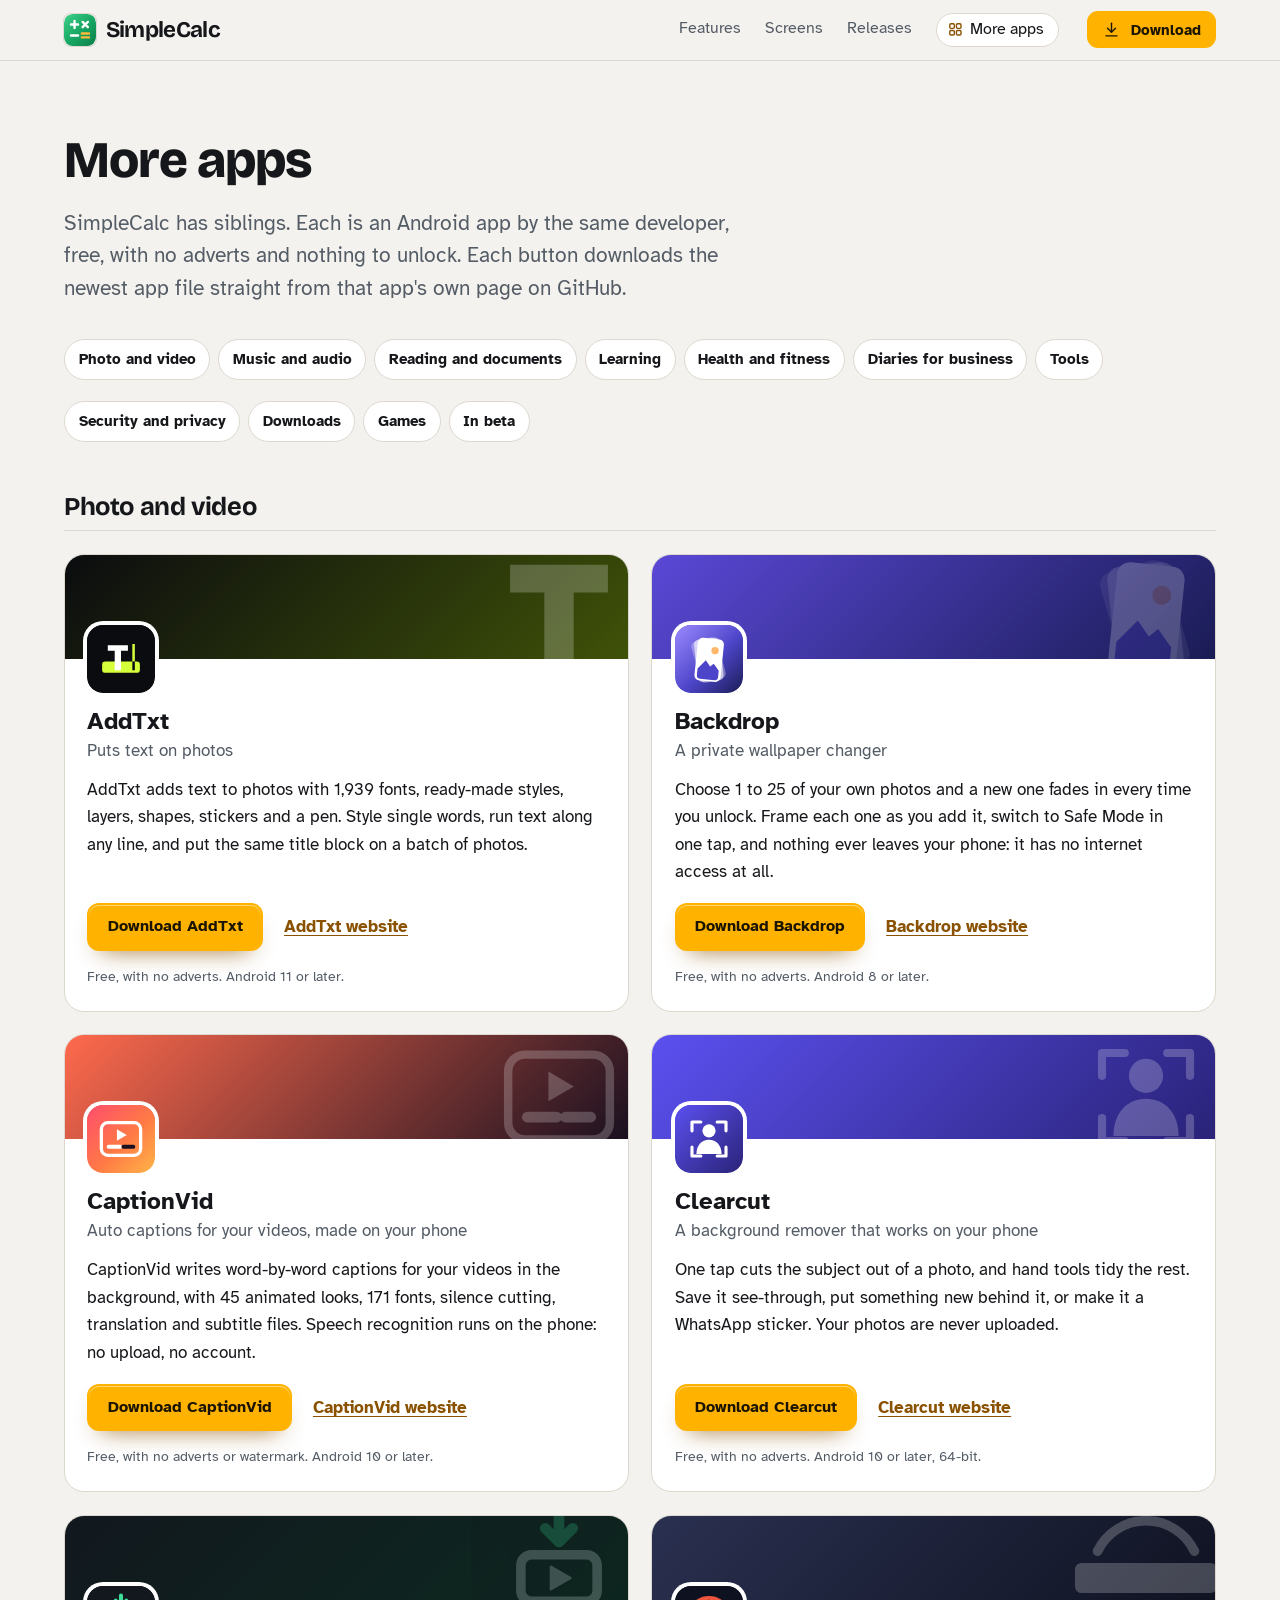
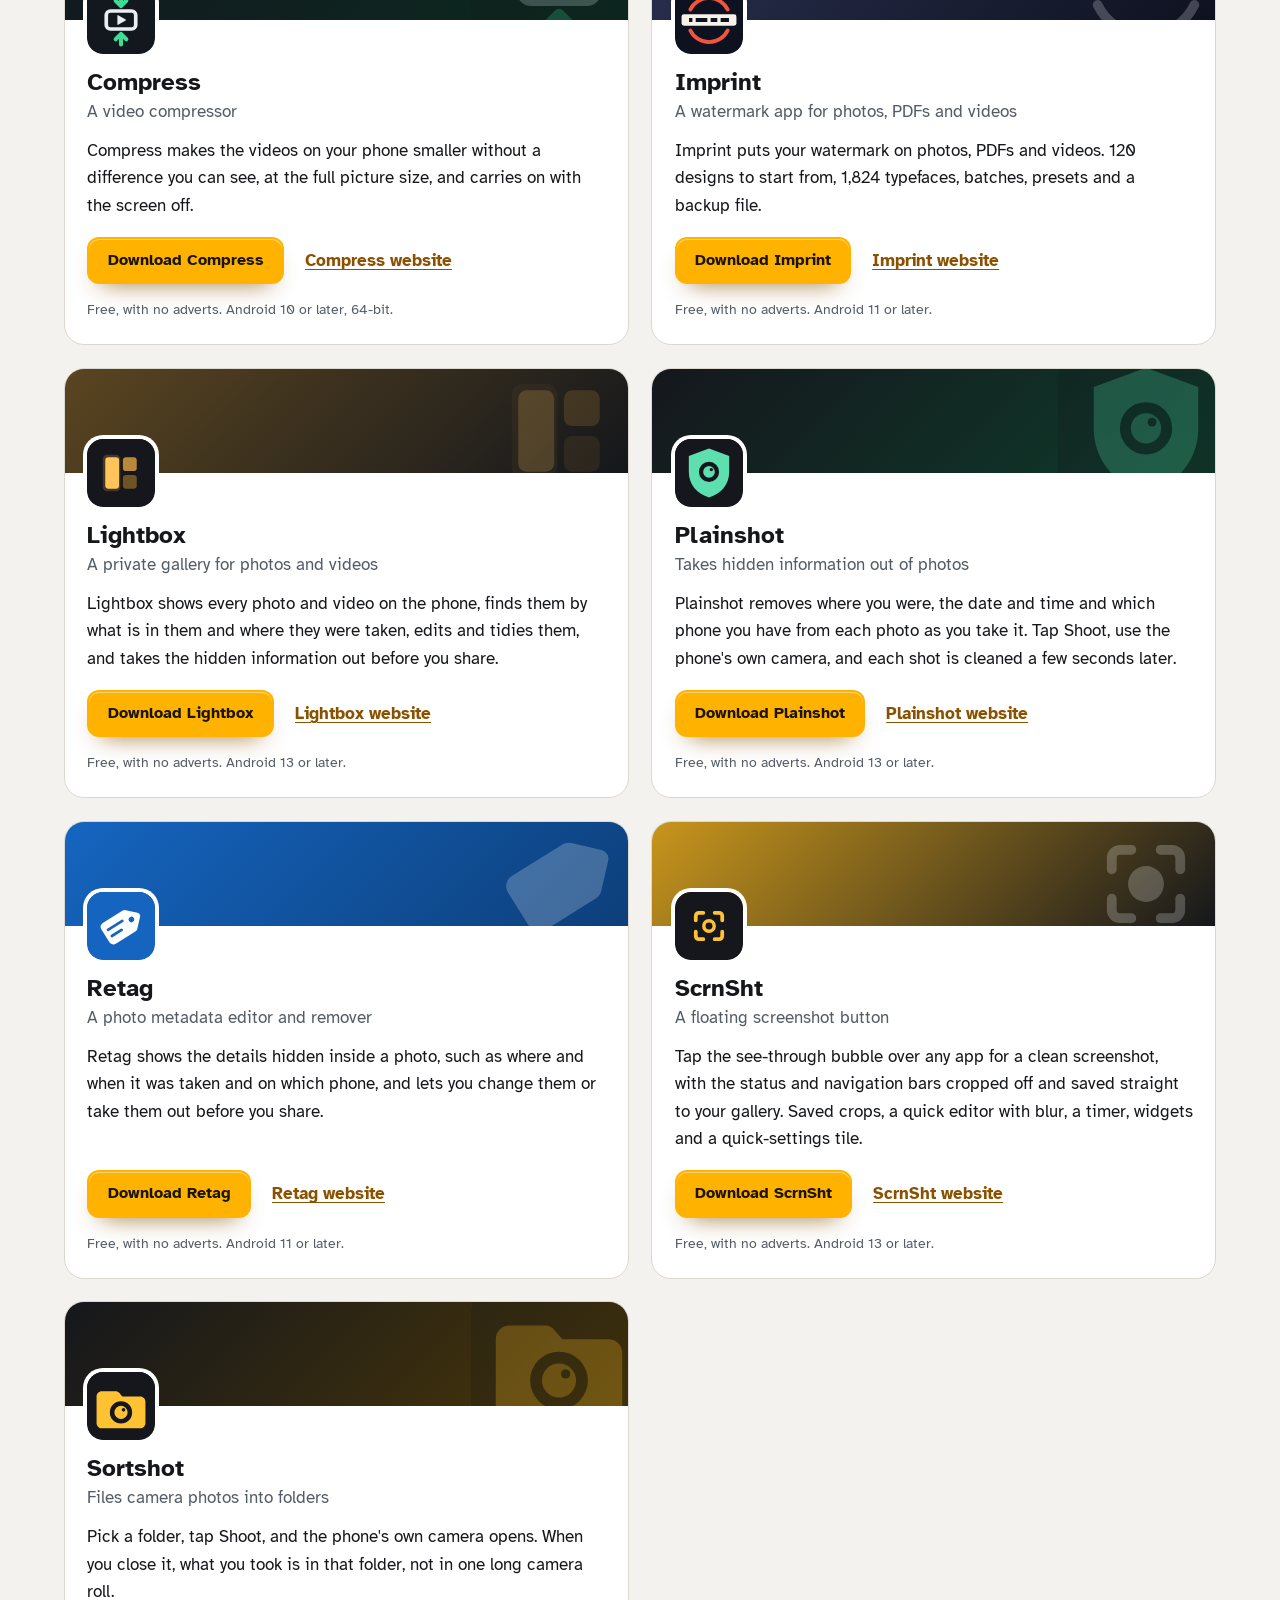
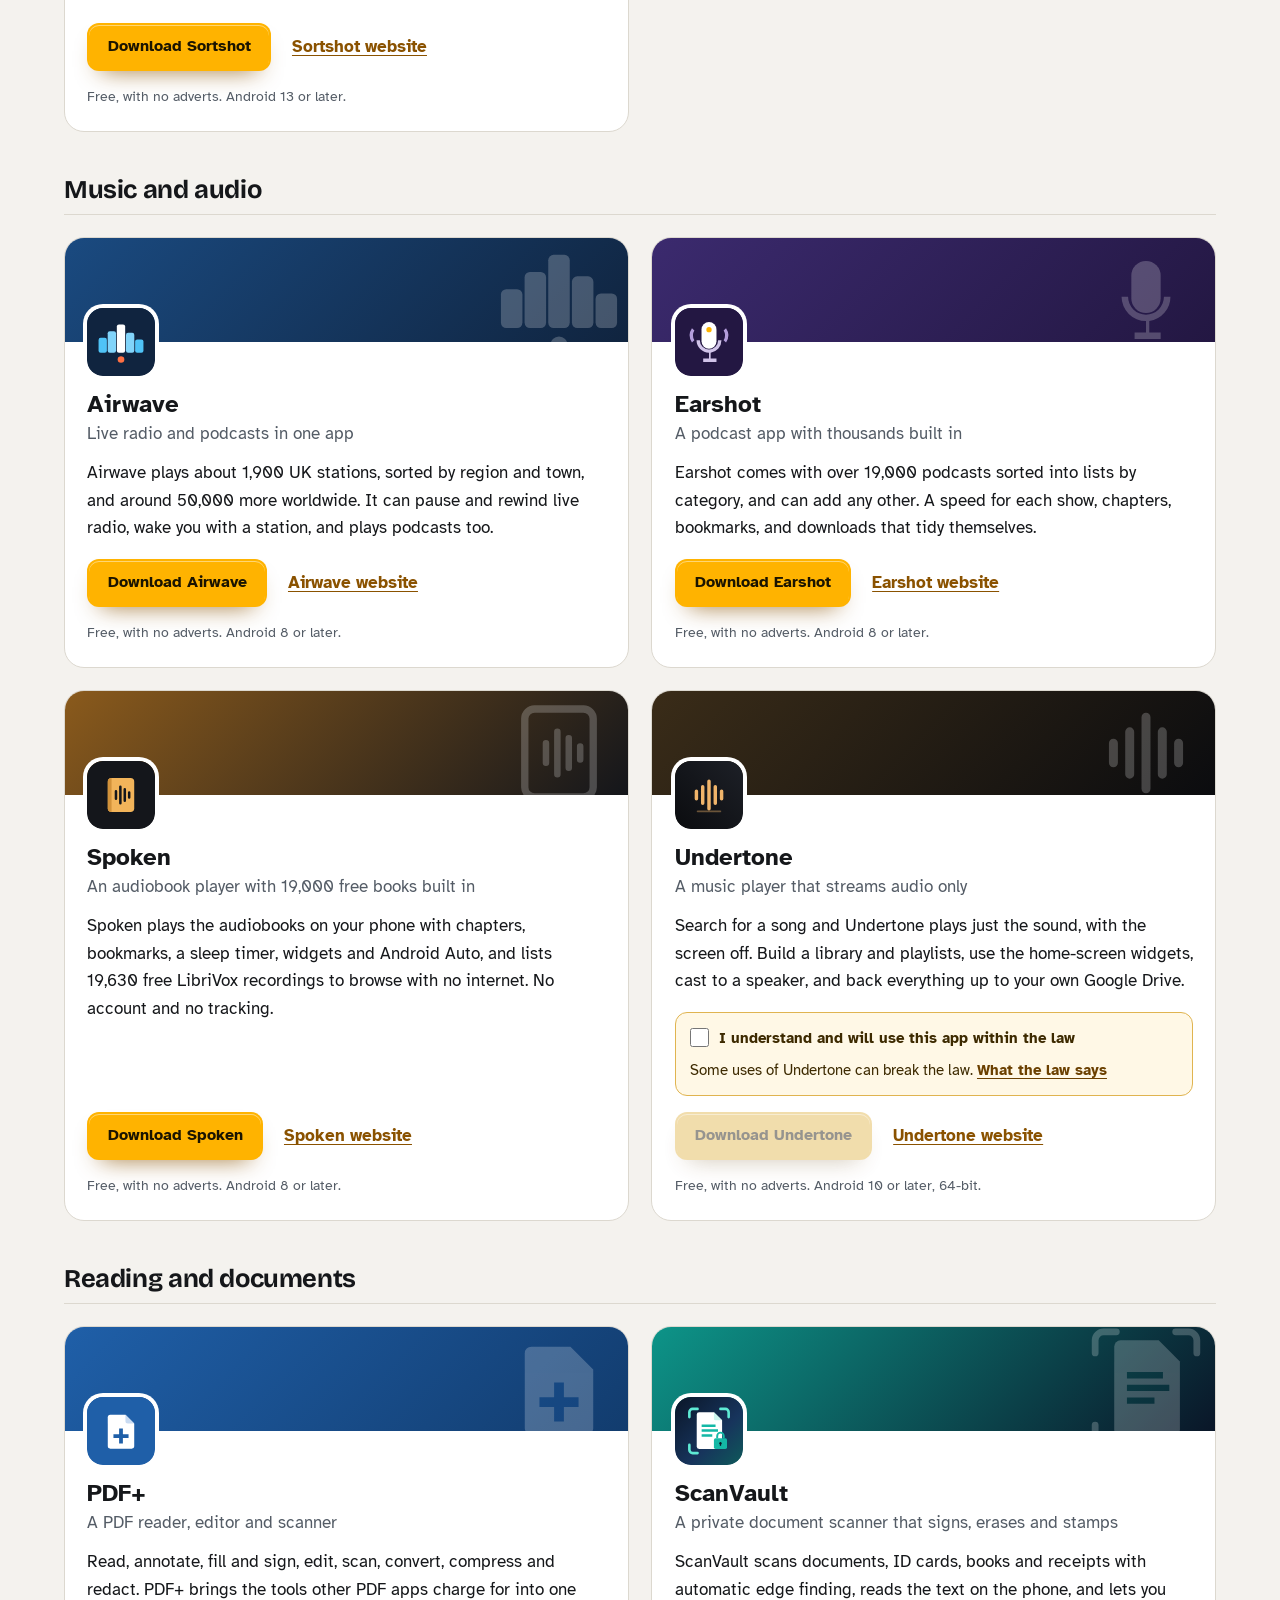
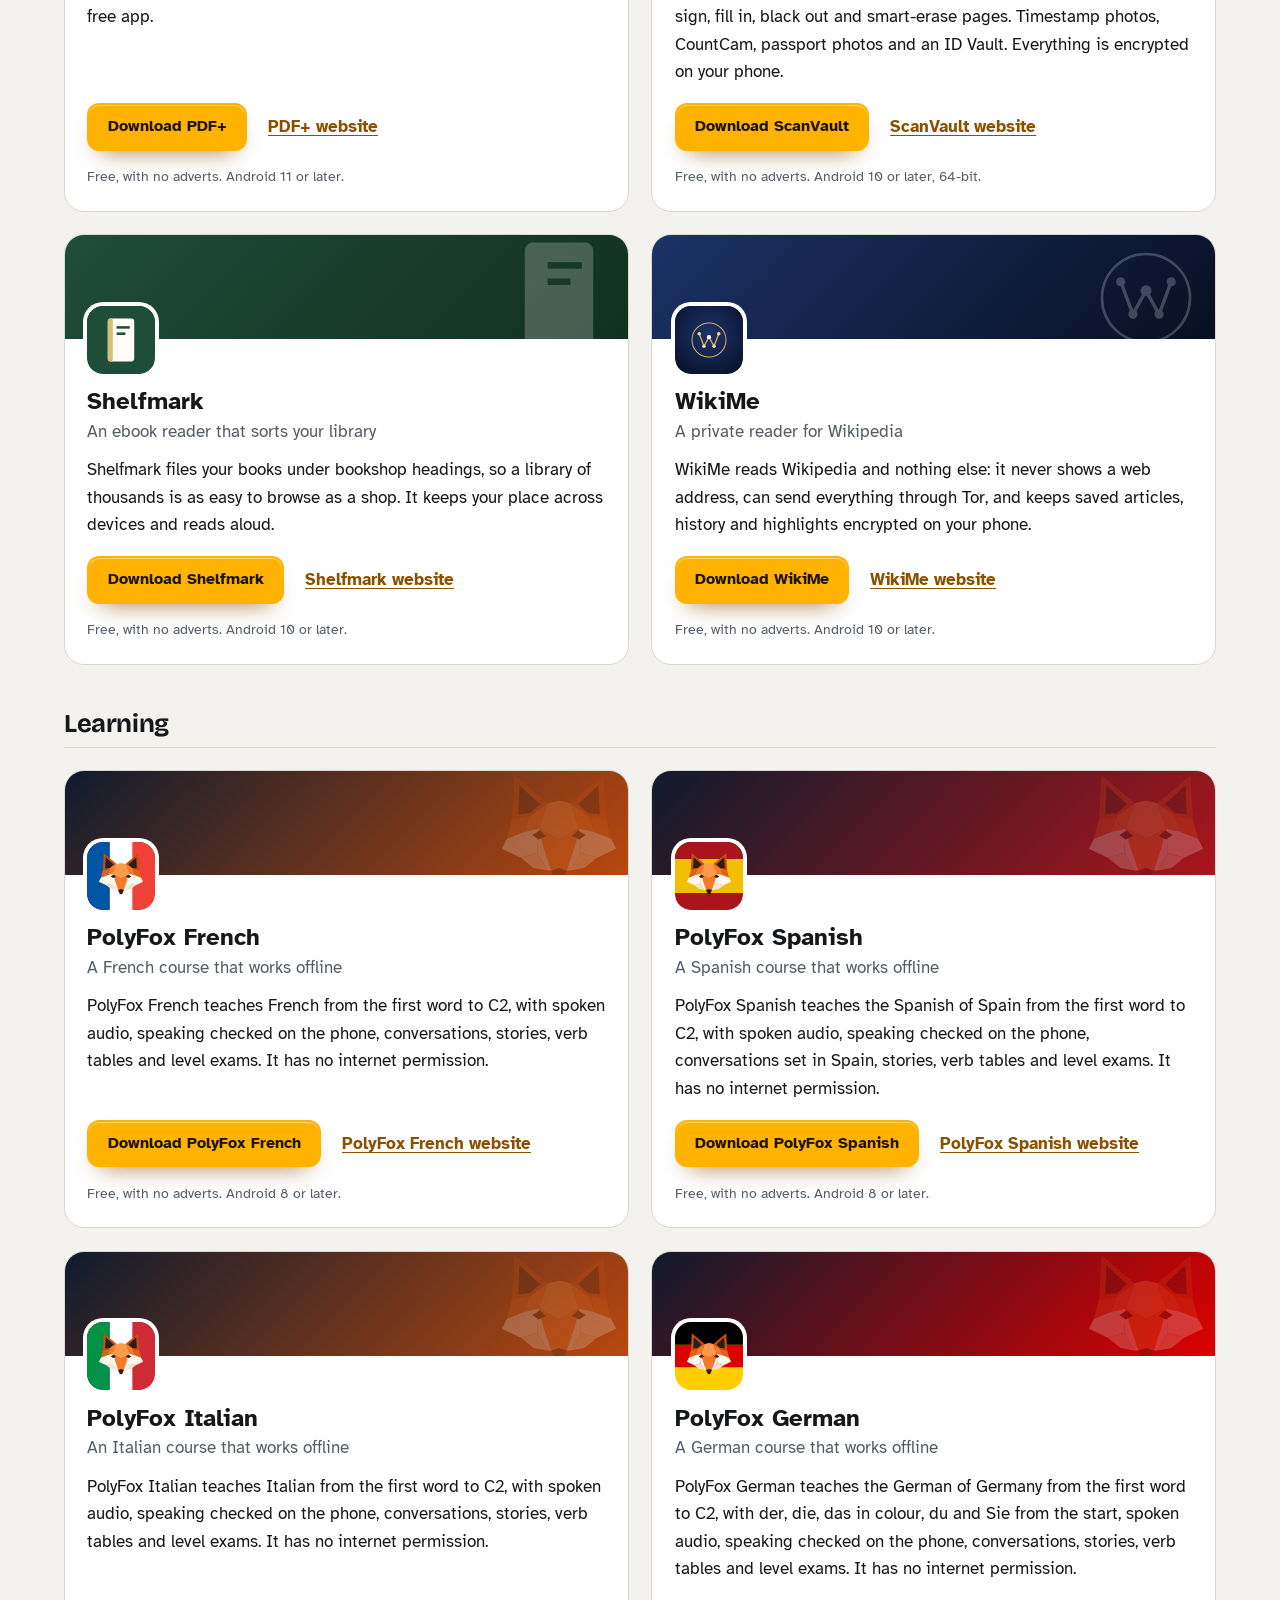
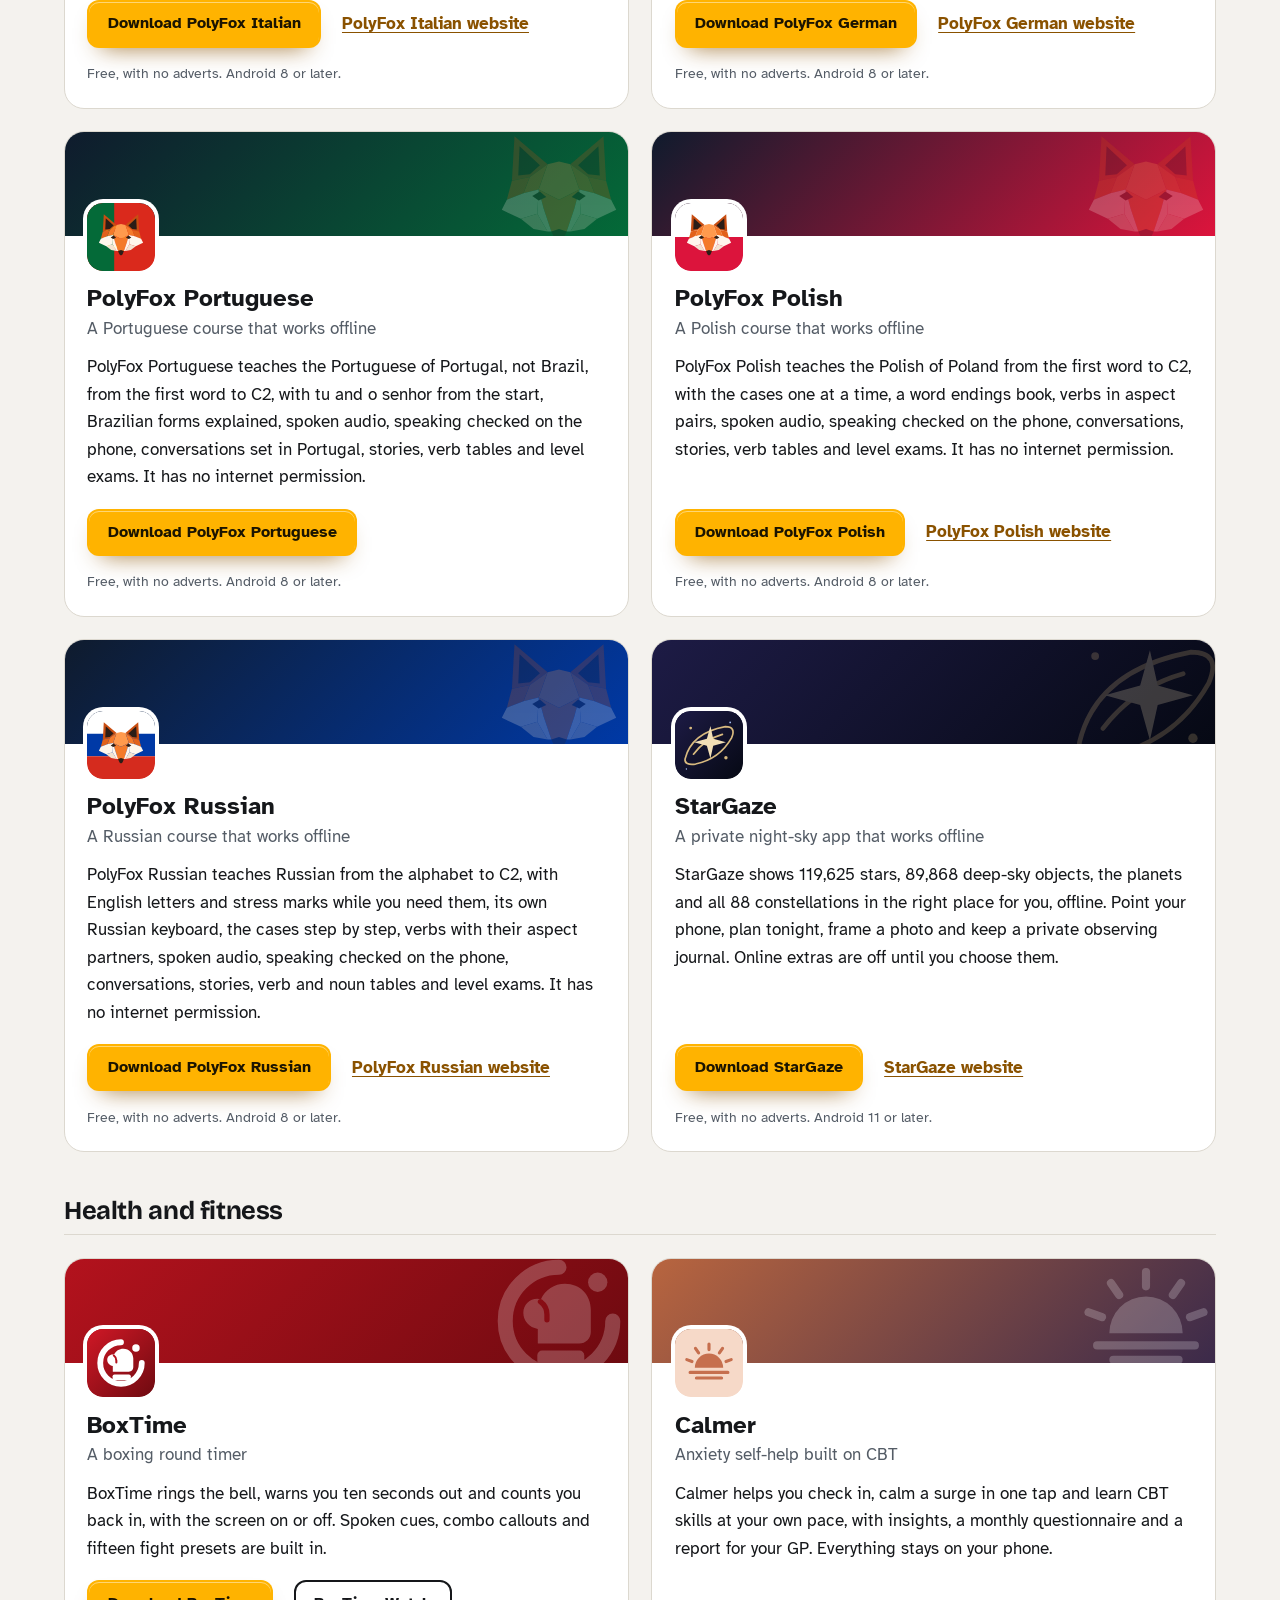
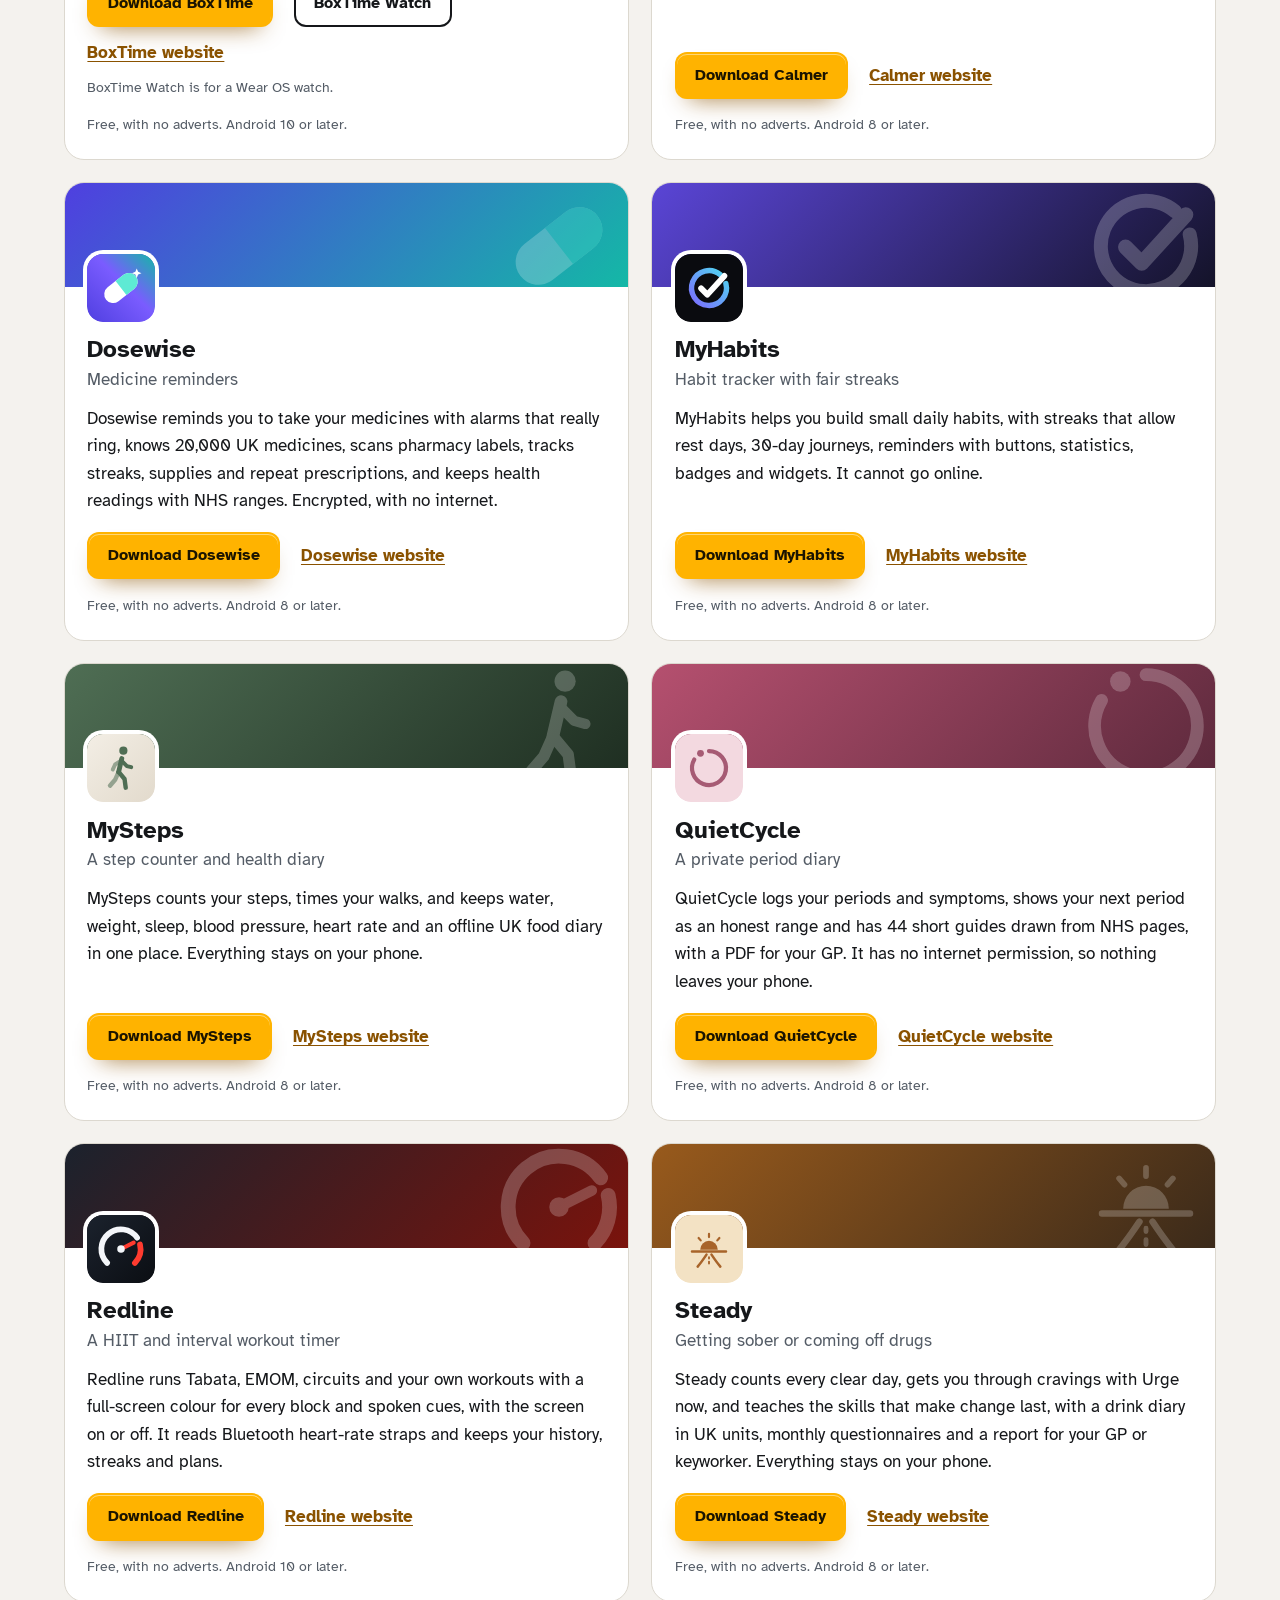
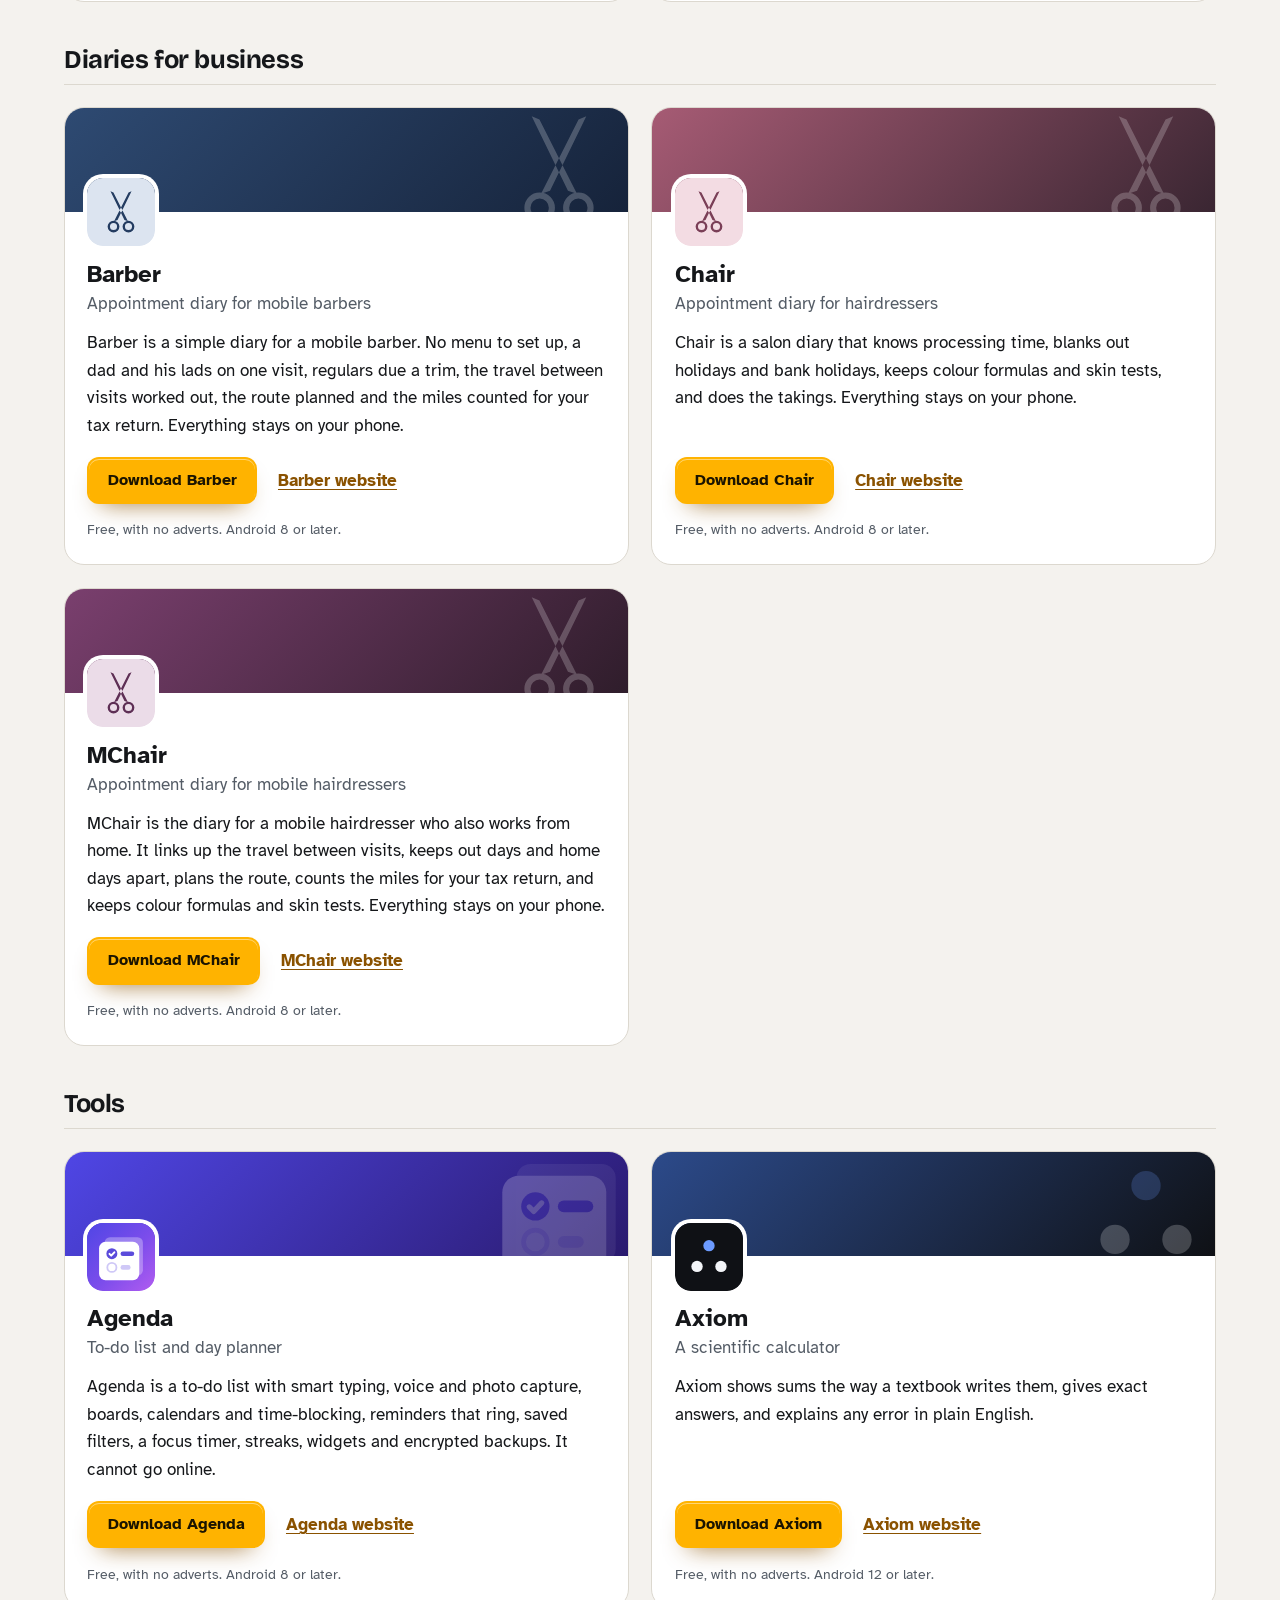
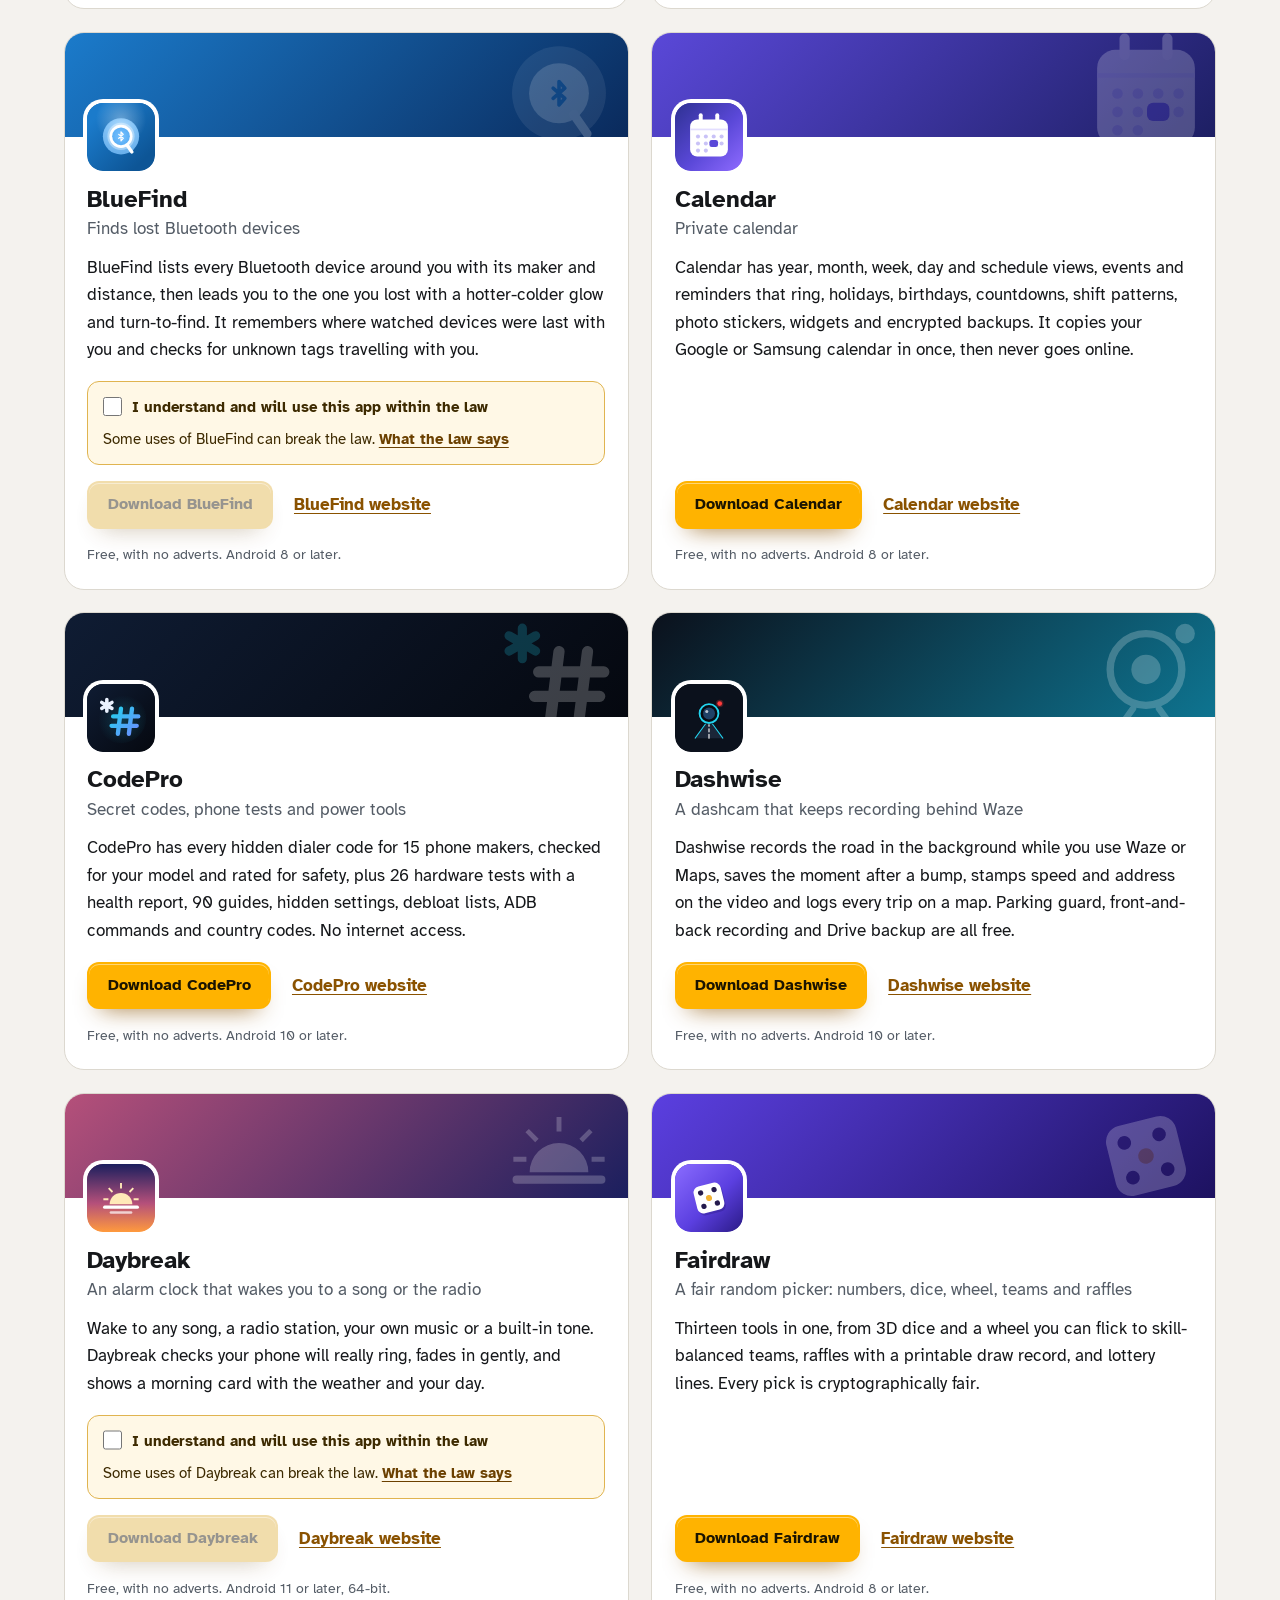
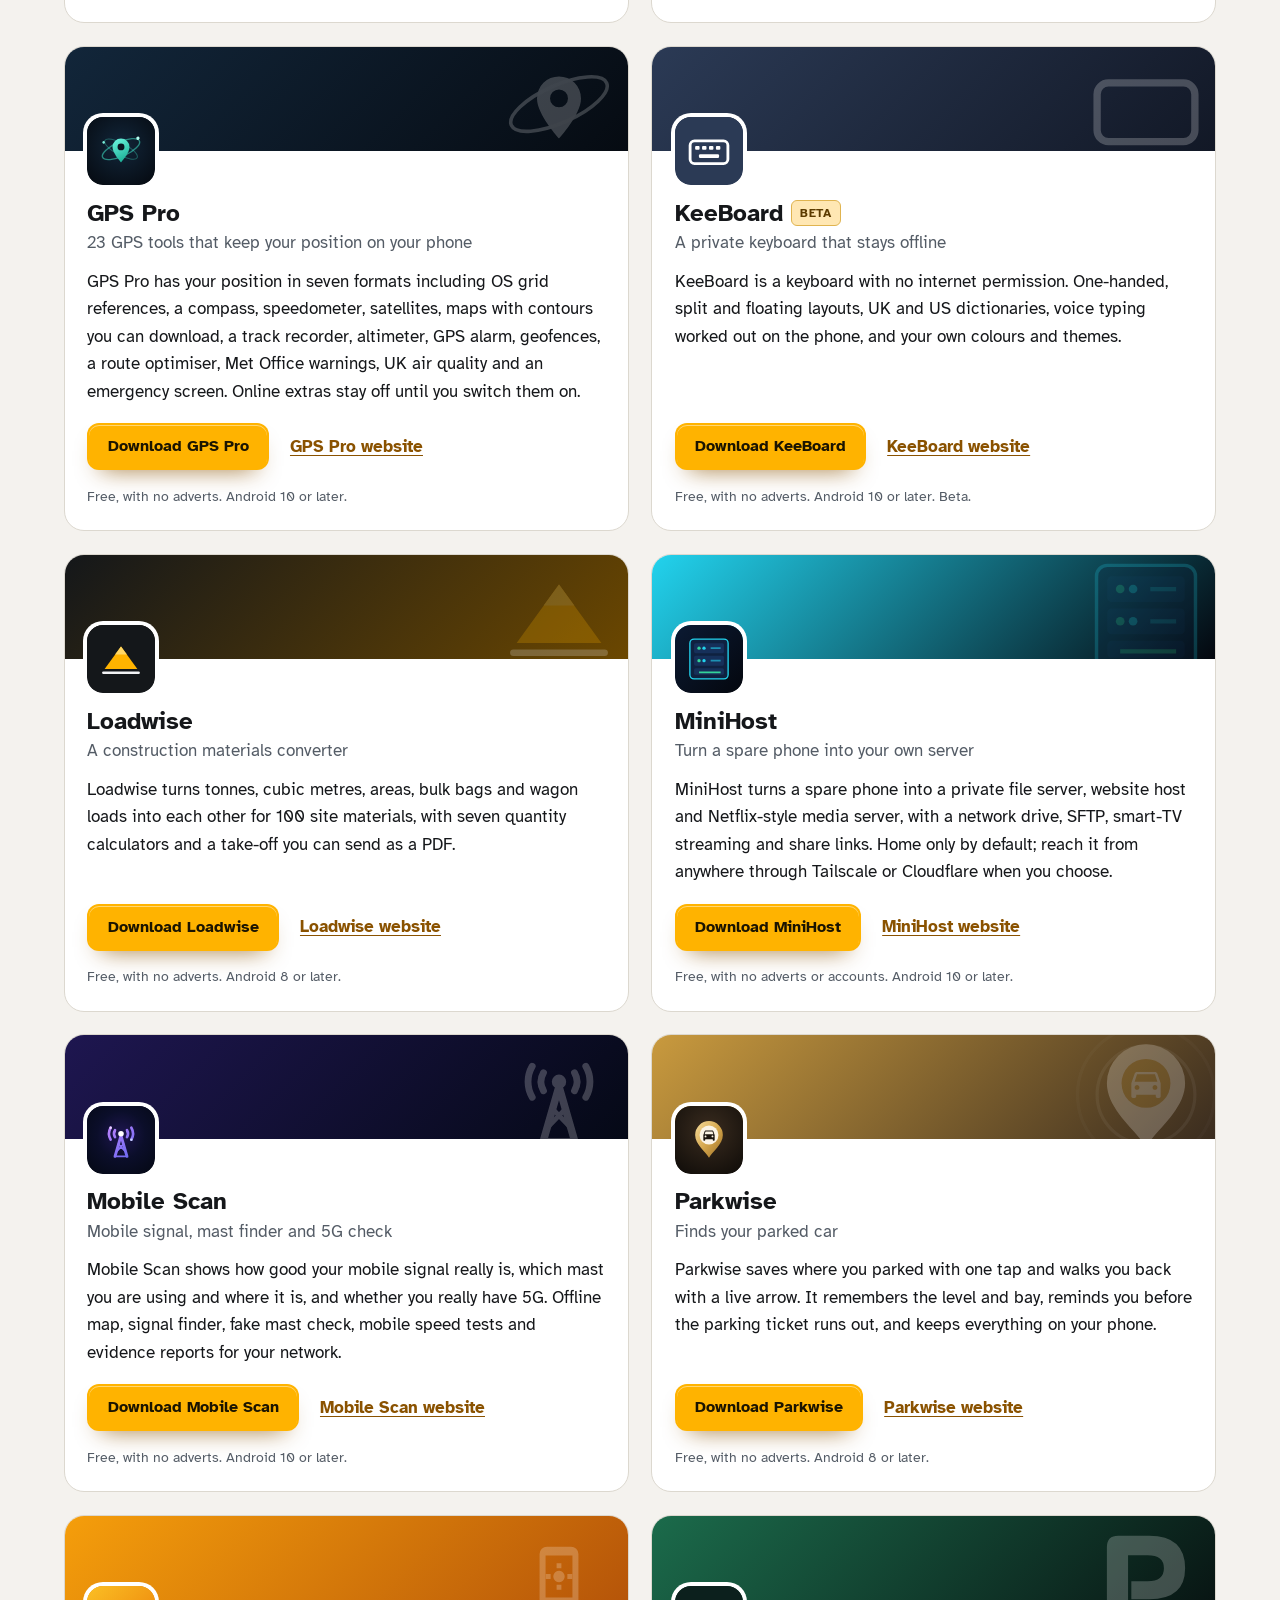
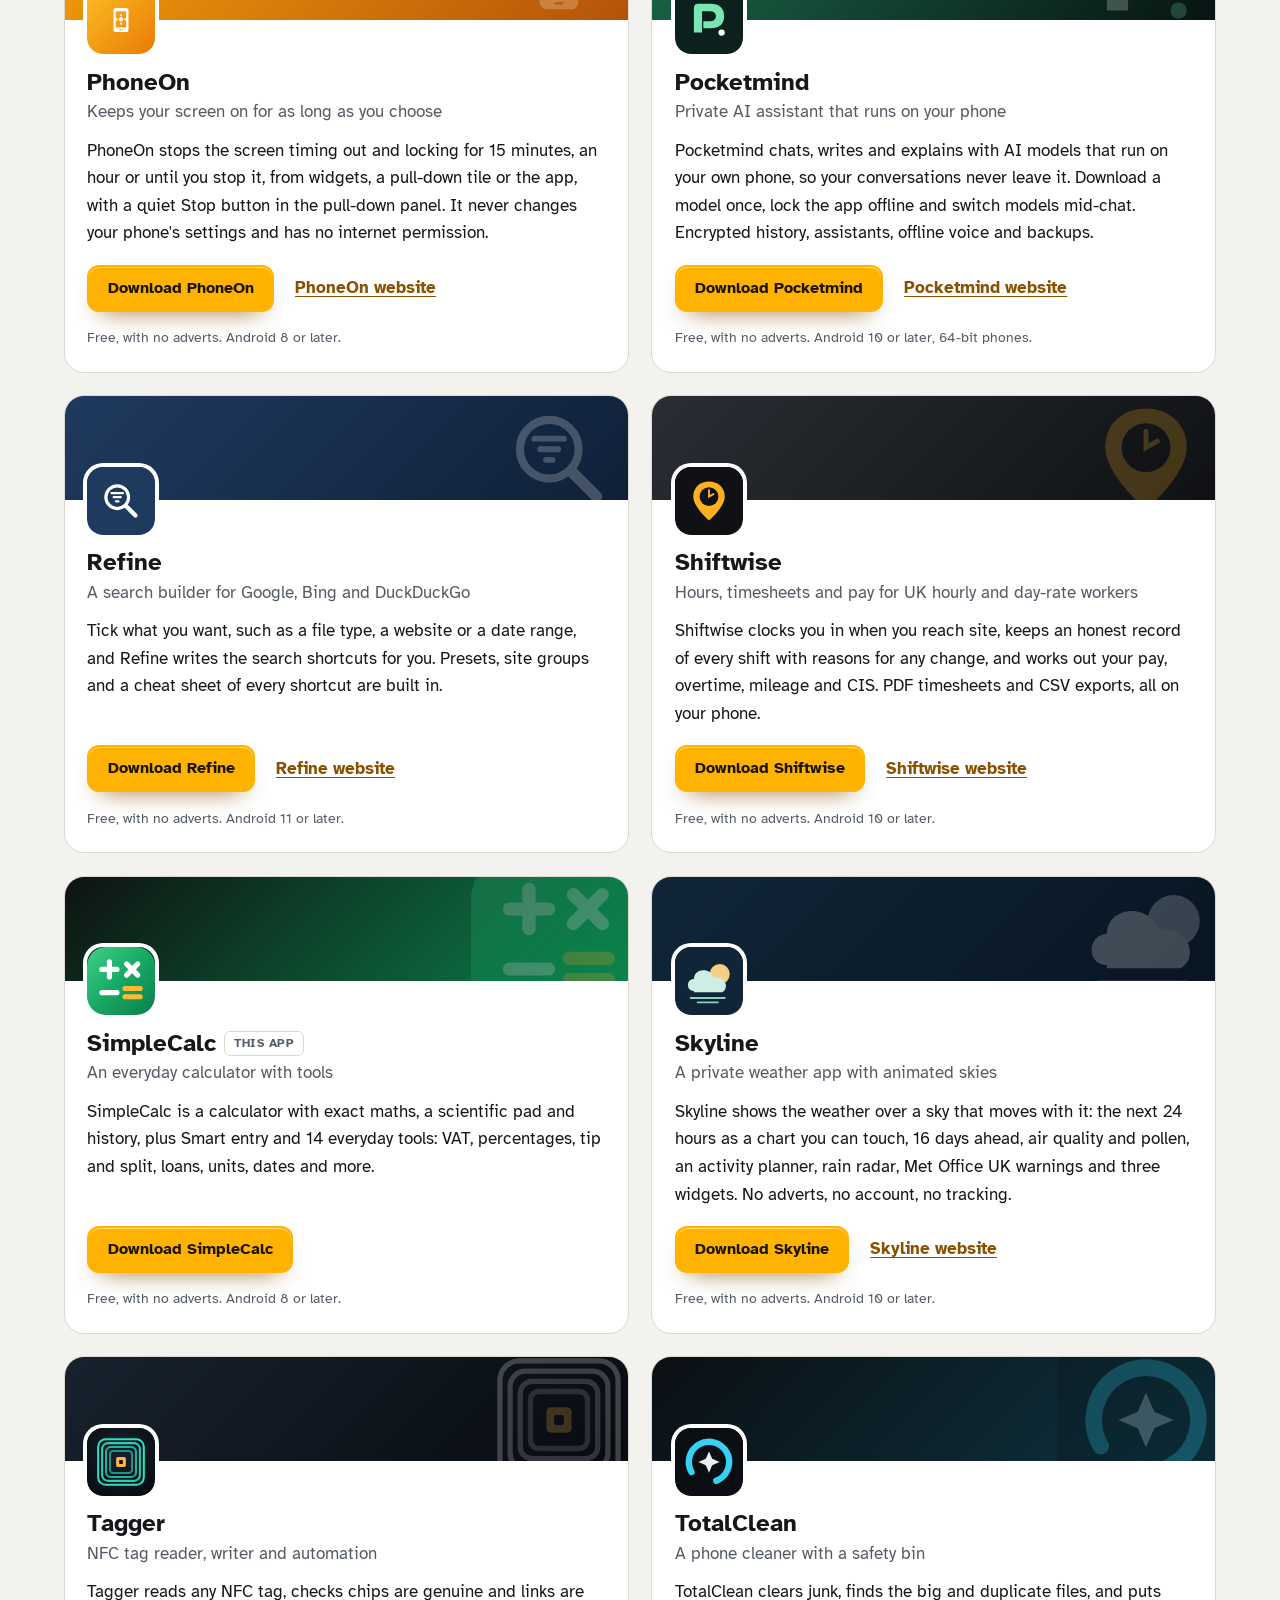
==== more-apps.html @ d7a110a0 "More apps: add MegaGen" ====
<!DOCTYPE html>
<html lang="en-GB">
<head>
<meta charset="utf-8">
<meta name="viewport" content="width=device-width, initial-scale=1">
<title>More apps from the maker of SimpleCalc</title>
<meta name="description" content="All 92 free Android apps from the maker of SimpleCalc, in one list by category, each with its download and a link to its website.">
<meta name="author" content="Jonathan Jackson">
<link rel="canonical" href="https://customgpter.github.io/simplecalc/more-apps.html">
<meta name="theme-color" content="#f3f6f4" media="(prefers-color-scheme: light)">
<meta name="theme-color" content="#0e1311" media="(prefers-color-scheme: dark)">
<meta property="og:type" content="website">
<meta property="og:site_name" content="SimpleCalc">
<meta property="og:title" content="More apps from the maker of SimpleCalc">
<meta property="og:description" content="All 92 free Android apps from the maker of SimpleCalc, in one list by category, each with its download and a link to its website.">
<meta property="og:url" content="https://customgpter.github.io/simplecalc/more-apps.html">
<meta property="og:image" content="https://customgpter.github.io/simplecalc/assets/og.png">
<meta property="og:image:width" content="1200">
<meta property="og:image:height" content="630">
<meta property="og:image:alt" content="SimpleCalc's calculator showing a sum and its answer as it is typed">
<meta property="og:locale" content="en_GB">
<meta name="twitter:card" content="summary_large_image">
<link rel="icon" href="./assets/favicon.svg" type="image/svg+xml">
<link rel="apple-touch-icon" href="./assets/apple-touch-icon.png">
<link rel="preload" href="./assets/fonts/bricolage-grotesque-latin.woff2" as="font" type="font/woff2" crossorigin>
<link rel="preload" href="./assets/fonts/atkinson-hyperlegible-latin-400-normal.woff2" as="font" type="font/woff2" crossorigin>
<link rel="stylesheet" href="./assets/site.css?v=1">
<link rel="stylesheet" href="./assets/house.css?v=1">
<link rel="stylesheet" href="./assets/apps-list.css?v=1">
<script src="./assets/apps-list.js?v=1" defer></script>
</head>
<body>
<a class="skip" href="#main">Skip to content</a>
<header class="masthead">
<div class="wrap">
<a class="brand" href="./" aria-label="SimpleCalc home"><svg viewBox="0 0 108 108" aria-hidden="true"><rect width="108" height="108" rx="30" fill="url(#scg)"/><defs><linearGradient id="scg" x1="0" y1="0" x2="1" y2="1"><stop offset="0" stop-color="#3fd18a"/><stop offset=".5" stop-color="#17a864"/><stop offset="1" stop-color="#0b7f4a"/></linearGradient></defs><g stroke-width="8.1" stroke-linecap="round" fill="none"><path stroke="#fff" d="M23.6 35.6h24M35.6 23.6v24M62.8 26.8l17.8 17.8M62.8 44.6l17.8-17.8M23.6 72.4h24"/><path stroke="#ffb938" d="M60.4 65.9h24M60.4 78.9h24"/></g></svg><span>SimpleCalc</span></a>
<nav aria-label="Main"><ul><li><a href="./#features">Features</a></li><li><a href="./#screens">Screens</a></li><li><a href="./releases.html">Releases</a></li><li><a class="more-apps" href="./more-apps.html"><svg class="ico" viewBox="0 0 24 24" aria-hidden="true"><rect x="4" y="4" width="6.5" height="6.5" rx="1.6"/><rect x="13.5" y="4" width="6.5" height="6.5" rx="1.6"/><rect x="4" y="13.5" width="6.5" height="6.5" rx="1.6"/><rect x="13.5" y="13.5" width="6.5" height="6.5" rx="1.6"/></svg>More apps</a></li></ul></nav>
<a class="button small" href="https://github.com/CustomGPTer/simplecalc/releases/latest/download/SimpleCalc.apk"><svg class="ico" viewBox="0 0 24 24" aria-hidden="true"><path d="M12 4v11"/><path d="M7 10.5l5 5 5-5"/><path d="M5 20h14"/></svg>Download</a>
</div>
</header>
<main id="main" class="doc">
<div class="wrap">
<div class="measure">
<h1>More apps</h1>
<p class="lede">SimpleCalc has siblings. Each is an Android app by the same developer, free, with no adverts and nothing to unlock. Each button downloads the newest app file straight from that app's own page on GitHub.</p>
</div>
<!-- apps:start -->
<nav class="mapps-jump" aria-label="App groups"><ul><li><a href="#apps-photo">Photo and video</a></li><li><a href="#apps-audio">Music and audio</a></li><li><a href="#apps-reading">Reading and documents</a></li><li><a href="#apps-learning">Learning</a></li><li><a href="#apps-health">Health and fitness</a></li><li><a href="#apps-diaries">Diaries for business</a></li><li><a href="#apps-tools">Tools</a></li><li><a href="#apps-security">Security and privacy</a></li><li><a href="#apps-downloads">Downloads</a></li><li><a href="#apps-games">Games</a></li><li><a href="#apps-testing">In beta</a></li></ul></nav>
<div class="mapps-group" role="group" aria-labelledby="apps-photo"><h2 class="mapps-cat" id="apps-photo">Photo and video</h2>
<ul class="mapps"><li class="mapp" style="--b:#0b0c0f;--b2:#3f5208"><div class="mapp-cover" aria-hidden="true"><svg viewBox="0 0 108 108"><path fill="#fff" d="M24 22h60v17H63v49H45V39H24z"/></svg></div><div class="mapp-body"><svg class="mapp-icon" viewBox="0 0 108 108" aria-hidden="true"><rect width="108" height="108" rx="24" fill="#0b0c0f"/><path fill="#d4ff3a" d="M29 58h50a5 5 0 0 1 5 5v8a5 5 0 0 1-5 5H29a5 5 0 0 1-5-5v-8a5 5 0 0 1 5-5z"/><path fill="#fff" d="M33 32h32v9H54v31H44V41H33z"/><path fill="#d4ff3a" d="M72 30h4v28h-4z"/><path fill="#0b0c0f" d="M72 58h4v14h-4z"/></svg><h3>AddTxt</h3><p class="mapp-kind">Puts text on photos</p><p class="mapp-say">AddTxt adds text to photos with 1,939 fonts, ready-made styles, layers, shapes, stickers and a pen. Style single words, run text along any line, and put the same title block on a batch of photos.</p><p class="mapp-go"><a class="button" href="https://github.com/CustomGPTer/addtxt/releases/latest/download/AddTxt.apk">Download AddTxt</a><a class="mapp-site" href="https://customgpter.github.io/addtxt/">AddTxt website</a></p><p class="mapp-needs">Free, with no adverts. Android 11 or later.</p></div></li>
<li class="mapp" style="--b:#5a48d6;--b2:#1a1c55"><div class="mapp-cover" aria-hidden="true"><svg viewBox="0 0 108 108"><g transform="translate(54 58) scale(1.3) translate(-54 -58)"><rect x="38" y="30" width="32" height="52" rx="6" fill="#fff" fill-opacity=".3" transform="rotate(-16 54 58)"/><rect x="38" y="30" width="32" height="52" rx="6" fill="#fff" fill-opacity=".6" transform="rotate(-6 54 58)"/><g transform="rotate(6 54 58)"><rect x="38" y="30" width="32" height="52" rx="6" fill="#fff"/><path d="M41 68l9-11 6 7 4-4 7 8v8a4 4 0 0 1-4 4H45a4 4 0 0 1-4-4z" fill="#4d45c9"/><circle cx="60" cy="44" r="4.5" fill="#FFB86B"/></g></g></svg></div><div class="mapp-body"><svg class="mapp-icon" viewBox="0 0 108 108" aria-hidden="true"><defs><linearGradient id="i-backdrop-mapp-cc" x1="0" y1="0" x2="1" y2="1"><stop offset="0" stop-color="#9c8bff"/><stop offset=".55" stop-color="#4d45c9"/><stop offset="1" stop-color="#1a1c55"/></linearGradient></defs><rect width="108" height="108" rx="24" fill="url(#i-backdrop-mapp-cc)"/><g transform="translate(54 58) scale(1.3) translate(-54 -58)"><rect x="38" y="30" width="32" height="52" rx="6" fill="#fff" fill-opacity=".3" transform="rotate(-16 54 58)"/><rect x="38" y="30" width="32" height="52" rx="6" fill="#fff" fill-opacity=".6" transform="rotate(-6 54 58)"/><g transform="rotate(6 54 58)"><rect x="38" y="30" width="32" height="52" rx="6" fill="#fff"/><path d="M41 68l9-11 6 7 4-4 7 8v8a4 4 0 0 1-4 4H45a4 4 0 0 1-4-4z" fill="#4d45c9"/><circle cx="60" cy="44" r="4.5" fill="#FFB86B"/></g></g></svg><h3>Backdrop</h3><p class="mapp-kind">A private wallpaper changer</p><p class="mapp-say">Choose 1 to 25 of your own photos and a new one fades in every time you unlock. Frame each one as you add it, switch to Safe Mode in one tap, and nothing ever leaves your phone: it has no internet access at all.</p><p class="mapp-go"><a class="button" href="https://github.com/CustomGPTer/backdrop/releases/latest/download/Backdrop.apk">Download Backdrop</a><a class="mapp-site" href="https://customgpter.github.io/backdrop/">Backdrop website</a></p><p class="mapp-needs">Free, with no adverts. Android 8 or later.</p></div></li>
<li class="mapp" style="--b:#ff6a4d;--b2:#1a1020"><div class="mapp-cover" aria-hidden="true"><svg viewBox="0 0 108 108"><g transform="translate(54 54) scale(1.3) translate(-54 -54)"><path d="M38,34 h32 a8,8 0 0 1 8,8 v24 a8,8 0 0 1 -8,8 h-32 a8,8 0 0 1 -8,-8 v-24 a8,8 0 0 1 8,-8 z" fill="none" stroke="#fff" stroke-width="4"/><path d="M49,42 L61,49 L49,56 Z" fill="#fff"/><path d="M39,61 h14 a2.5,2.5 0 0 1 0,5 h-14 a2.5,2.5 0 0 1 0,-5 z" fill="#fff"/><path d="M57,61 h12 a2.5,2.5 0 0 1 0,5 h-12 a2.5,2.5 0 0 1 0,-5 z" fill="#ffffff"/></g></svg></div><div class="mapp-body"><svg class="mapp-icon" viewBox="0 0 108 108" aria-hidden="true"><defs><linearGradient id="i-captionvid-cvbg" x1="0" y1="0" x2="1" y2="1"><stop offset="0" stop-color="#ff4d6d"/><stop offset=".55" stop-color="#ff7a45"/><stop offset="1" stop-color="#ffb547"/></linearGradient></defs><rect width="108" height="108" rx="24" fill="url(#i-captionvid-cvbg)"/><g transform="translate(54 54) scale(1.3) translate(-54 -54)"><path d="M38,34 h32 a8,8 0 0 1 8,8 v24 a8,8 0 0 1 -8,8 h-32 a8,8 0 0 1 -8,-8 v-24 a8,8 0 0 1 8,-8 z" fill="none" stroke="#fff" stroke-width="4"/><path d="M49,42 L61,49 L49,56 Z" fill="#fff"/><path d="M39,61 h14 a2.5,2.5 0 0 1 0,5 h-14 a2.5,2.5 0 0 1 0,-5 z" fill="#fff"/><path d="M57,61 h12 a2.5,2.5 0 0 1 0,5 h-12 a2.5,2.5 0 0 1 0,-5 z" fill="#1a1020"/></g></svg><h3>CaptionVid</h3><p class="mapp-kind">Auto captions for your videos, made on your phone</p><p class="mapp-say">CaptionVid writes word-by-word captions for your videos in the background, with 45 animated looks, 171 fonts, silence cutting, translation and subtitle files. Speech recognition runs on the phone: no upload, no account.</p><p class="mapp-go"><a class="button" href="https://github.com/CustomGPTer/captionvid/releases/latest/download/CaptionVid.apk">Download CaptionVid</a><a class="mapp-site" href="https://customgpter.github.io/captionvid/">CaptionVid website</a></p><p class="mapp-needs">Free, with no adverts or watermark. Android 10 or later.</p></div></li><li class="mapp" style="--b:#5b50f0;--b2:#2a2378"><div class="mapp-cover" aria-hidden="true"><svg viewBox="0 0 108 108"><circle cx="54" cy="41" r="10.5" fill="#fff"/><path d="M34 78c0-14.5 8.5-23 20-23s20 8.5 20 23z" fill="#fff"/><path d="M27 41V27h14M67 27h14v14M27 67v14h14M67 81h14V67" fill="none" stroke="#fff" stroke-width="5" stroke-linecap="round" stroke-linejoin="round"/></svg></div><div class="mapp-body"><svg class="mapp-icon" viewBox="0 0 108 108" aria-hidden="true"><defs><linearGradient id="i-clearcut-mapp-cc" x1="0" y1="0" x2="1" y2="1"><stop offset="0" stop-color="#5b50f0"/><stop offset="1" stop-color="#2a2378"/></linearGradient></defs><rect width="108" height="108" rx="24" fill="url(#i-clearcut-mapp-cc)"/><circle cx="54" cy="41" r="10.5" fill="#fff"/><path d="M34 78c0-14.5 8.5-23 20-23s20 8.5 20 23z" fill="#fff"/><path d="M27 41V27h14M67 27h14v14M27 67v14h14M67 81h14V67" fill="none" stroke="#fff" stroke-width="5" stroke-linecap="round" stroke-linejoin="round"/></svg><h3>Clearcut</h3><p class="mapp-kind">A background remover that works on your phone</p><p class="mapp-say">One tap cuts the subject out of a photo, and hand tools tidy the rest. Save it see-through, put something new behind it, or make it a WhatsApp sticker. Your photos are never uploaded.</p><p class="mapp-go"><a class="button" href="https://github.com/CustomGPTer/clearcut/releases/latest/download/Clearcut.apk">Download Clearcut</a><a class="mapp-site" href="https://customgpter.github.io/clearcut/">Clearcut website</a></p><p class="mapp-needs">Free, with no adverts. Android 10 or later, 64-bit.</p></div></li>
<li class="mapp" style="--b:#12181e;--b2:#0c2a20"><div class="mapp-cover" aria-hidden="true"><svg viewBox="0 0 108 108"><rect width="108" height="108" rx="24" fill="#12181e"/><g transform="translate(54 54) scale(1.3) translate(-54 -54)"><path fill="none" stroke="#e9eef3" stroke-width="4.5" stroke-linejoin="round" d="M41 43h26a5 5 0 0 1 5 5v12a5 5 0 0 1-5 5H41a5 5 0 0 1-5-5V48a5 5 0 0 1 5-5z"/><path fill="#e9eef3" d="M50.5 48.2l9.2 5.3a.6.6 0 0 1 0 1l-9.2 5.3a.6.6 0 0 1-.9-.5V48.7a.6.6 0 0 1 .9-.5z"/><path fill="none" stroke="#3ddc97" stroke-width="5" stroke-linecap="round" stroke-linejoin="round" d="M54 24v12M47.5 30.5 54 37l6.5-6.5M54 84V72M47.5 77.5 54 71l6.5 6.5"/></g></svg></div><div class="mapp-body"><svg class="mapp-icon" viewBox="0 0 108 108" aria-hidden="true"><rect width="108" height="108" rx="24" fill="#12181e"/><g transform="translate(54 54) scale(1.3) translate(-54 -54)"><path fill="none" stroke="#e9eef3" stroke-width="4.5" stroke-linejoin="round" d="M41 43h26a5 5 0 0 1 5 5v12a5 5 0 0 1-5 5H41a5 5 0 0 1-5-5V48a5 5 0 0 1 5-5z"/><path fill="#e9eef3" d="M50.5 48.2l9.2 5.3a.6.6 0 0 1 0 1l-9.2 5.3a.6.6 0 0 1-.9-.5V48.7a.6.6 0 0 1 .9-.5z"/><path fill="none" stroke="#3ddc97" stroke-width="5" stroke-linecap="round" stroke-linejoin="round" d="M54 24v12M47.5 30.5 54 37l6.5-6.5M54 84V72M47.5 77.5 54 71l6.5 6.5"/></g></svg><h3>Compress</h3><p class="mapp-kind">A video compressor</p><p class="mapp-say">Compress makes the videos on your phone smaller without a difference you can see, at the full picture size, and carries on with the screen off.</p><p class="mapp-go"><a class="button" href="https://github.com/CustomGPTer/compress/releases/latest/download/Compress.apk">Download Compress</a><a class="mapp-site" href="https://customgpter.github.io/compress/">Compress website</a></p><p class="mapp-needs">Free, with no adverts. Android 10 or later, 64-bit.</p></div></li>
<li class="mapp" style="--b:#2a3050;--b2:#0e1220"><div class="mapp-cover" aria-hidden="true"><svg viewBox="0 0 108 108"><g transform="translate(54 54) scale(1.32) translate(-54 -54)"><path d="M31.5 41.500A25 25 0 0 1 76.500 41.500" fill="none" stroke="#fff" stroke-width="4.5" stroke-linecap="round"/><path d="M76.500 66.500A25 25 0 0 1 31.500 66.500" fill="none" stroke="#fff" stroke-width="4.5" stroke-linecap="round"/><path fill="#fff" d="M24 47h60a3 3 0 0 1 3 3v8a3 3 0 0 1-3 3H24a3 3 0 0 1-3-3v-8a3 3 0 0 1 3-3z"/></g></svg></div><div class="mapp-body"><svg class="mapp-icon" viewBox="0 0 108 108" aria-hidden="true"><rect width="108" height="108" rx="24" fill="#0e1220"/><g transform="translate(54 54) scale(1.32) translate(-54 -54)"><path d="M31.5 41.500A25 25 0 0 1 76.500 41.500" fill="none" stroke="#f2553d" stroke-width="4.5" stroke-linecap="round"/><path d="M76.500 66.500A25 25 0 0 1 31.500 66.500" fill="none" stroke="#f2553d" stroke-width="4.5" stroke-linecap="round"/><path fill="#f6f2ea" d="M24 47h60a3 3 0 0 1 3 3v8a3 3 0 0 1-3 3H24a3 3 0 0 1-3-3v-8a3 3 0 0 1 3-3z"/><path fill="#0e1220" d="M30 51.500h4v5h-4zM38 51.500h14v5H38zM56 51.500h8v5h-8zM68 51.500h10v5H68z"/></g></svg><h3>Imprint</h3><p class="mapp-kind">A watermark app for photos, PDFs and videos</p><p class="mapp-say">Imprint puts your watermark on photos, PDFs and videos. 120 designs to start from, 1,824 typefaces, batches, presets and a backup file.</p><p class="mapp-go"><a class="button" href="https://github.com/CustomGPTer/imprint/releases/latest/download/Imprint.apk">Download Imprint</a><a class="mapp-site" href="https://customgpter.github.io/imprint/">Imprint website</a></p><p class="mapp-needs">Free, with no adverts. Android 11 or later.</p></div></li>
<li class="mapp" style="--b:#5a4520;--b2:#15171c"><div class="mapp-cover" aria-hidden="true"><svg viewBox="0 0 108 108"><path fill="#ffc45c" fill-opacity=".2" d="M32 25h14a7 7 0 0 1 7 7v44a7 7 0 0 1-7 7H32a7 7 0 0 1-7-7V32a7 7 0 0 1 7-7z"/><path fill="#ffc45c" d="M34 29h12a5 5 0 0 1 5 5v40a5 5 0 0 1-5 5H34a5 5 0 0 1-5-5V34a5 5 0 0 1 5-5z"/><path fill="#b8893a" d="M62 29h12a5 5 0 0 1 5 5v12a5 5 0 0 1-5 5H62a5 5 0 0 1-5-5V34a5 5 0 0 1 5-5z"/><path fill="#6e5425" d="M62 57h12a5 5 0 0 1 5 5v12a5 5 0 0 1-5 5H62a5 5 0 0 1-5-5V62a5 5 0 0 1 5-5z"/></svg></div><div class="mapp-body"><svg class="mapp-icon" viewBox="0 0 108 108" aria-hidden="true"><rect width="108" height="108" rx="24" fill="#15171c"/><path fill="#ffc45c" fill-opacity=".2" d="M32 25h14a7 7 0 0 1 7 7v44a7 7 0 0 1-7 7H32a7 7 0 0 1-7-7V32a7 7 0 0 1 7-7z"/><path fill="#ffc45c" d="M34 29h12a5 5 0 0 1 5 5v40a5 5 0 0 1-5 5H34a5 5 0 0 1-5-5V34a5 5 0 0 1 5-5z"/><path fill="#b8893a" d="M62 29h12a5 5 0 0 1 5 5v12a5 5 0 0 1-5 5H62a5 5 0 0 1-5-5V34a5 5 0 0 1 5-5z"/><path fill="#6e5425" d="M62 57h12a5 5 0 0 1 5 5v12a5 5 0 0 1-5 5H62a5 5 0 0 1-5-5V62a5 5 0 0 1 5-5z"/></svg><h3>Lightbox</h3><p class="mapp-kind">A private gallery for photos and videos</p><p class="mapp-say">Lightbox shows every photo and video on the phone, finds them by what is in them and where they were taken, edits and tidies them, and takes the hidden information out before you share.</p><p class="mapp-go"><a class="button" href="https://github.com/CustomGPTer/lightbox/releases/latest/download/Lightbox.apk">Download Lightbox</a><a class="mapp-site" href="https://customgpter.github.io/lightbox/">Lightbox website</a></p><p class="mapp-needs">Free, with no adverts. Android 13 or later.</p></div></li>
<li class="mapp" style="--b:#15171c;--b2:#0e3b2b"><div class="mapp-cover" aria-hidden="true"><svg viewBox="0 0 64 64"><rect width="64" height="64" rx="14" fill="#15171c"/><path d="M32 9l19 7v15c0 12-8 20.5-19 24-11-3.5-19-12-19-24V16z" fill="#5edfb0"/><circle cx="32" cy="31" r="9.5" fill="#15171c"/><circle cx="32" cy="31" r="5.5" fill="#5edfb0"/><circle cx="34.2" cy="28.8" r="1.6" fill="#15171c"/></svg></div><div class="mapp-body"><svg class="mapp-icon" viewBox="0 0 64 64" aria-hidden="true"><rect width="64" height="64" rx="14" fill="#15171c"/><path d="M32 9l19 7v15c0 12-8 20.5-19 24-11-3.5-19-12-19-24V16z" fill="#5edfb0"/><circle cx="32" cy="31" r="9.5" fill="#15171c"/><circle cx="32" cy="31" r="5.5" fill="#5edfb0"/><circle cx="34.2" cy="28.8" r="1.6" fill="#15171c"/></svg><h3>Plainshot</h3><p class="mapp-kind">Takes hidden information out of photos</p><p class="mapp-say">Plainshot removes where you were, the date and time and which phone you have from each photo as you take it. Tap Shoot, use the phone&#x27;s own camera, and each shot is cleaned a few seconds later.</p><p class="mapp-go"><a class="button" href="https://github.com/CustomGPTer/plainshot/releases/latest/download/Plainshot.apk">Download Plainshot</a><a class="mapp-site" href="https://customgpter.github.io/plainshot/">Plainshot website</a></p><p class="mapp-needs">Free, with no adverts. Android 13 or later.</p></div></li>
<li class="mapp" style="--b:#1565c0;--b2:#0d3f7a"><div class="mapp-cover" aria-hidden="true"><svg viewBox="0 0 108 108"><g transform="translate(54 54) scale(1.22) rotate(-32) translate(-54 -54)"><path fill="#fff" d="M36 38h30a6 6 0 0 1 4.2 1.8l11 11a4.5 4.5 0 0 1 0 6.4l-11 11a6 6 0 0 1-4.2 1.8H36a6 6 0 0 1-6-6V44a6 6 0 0 1 6-6z"/></g></svg></div><div class="mapp-body"><svg class="mapp-icon" viewBox="0 0 108 108" aria-hidden="true"><rect width="108" height="108" rx="24" fill="#1565c0"/><g transform="translate(54 54) scale(1.22) rotate(-32) translate(-54 -54)"><path fill="#fff" d="M36 38h30a6 6 0 0 1 4.2 1.8l11 11a4.5 4.5 0 0 1 0 6.4l-11 11a6 6 0 0 1-4.2 1.8H36a6 6 0 0 1-6-6V44a6 6 0 0 1 6-6z"/><circle cx="70" cy="54" r="3.6" fill="#1565c0"/><path fill="#1565c0" d="M37 47.5h22a1.75 1.75 0 0 1 0 3.5H37a1.75 1.75 0 0 1 0-3.5zM37 57h15a1.75 1.75 0 0 1 0 3.5H37a1.75 1.75 0 0 1 0-3.5z"/></g></svg><h3>Retag</h3><p class="mapp-kind">A photo metadata editor and remover</p><p class="mapp-say">Retag shows the details hidden inside a photo, such as where and when it was taken and on which phone, and lets you change them or take them out before you share.</p><p class="mapp-go"><a class="button" href="https://github.com/CustomGPTer/retag/releases/latest/download/Retag.apk">Download Retag</a><a class="mapp-site" href="https://customgpter.github.io/retag/">Retag website</a></p><p class="mapp-needs">Free, with no adverts. Android 11 or later.</p></div></li>
<li class="mapp" style="--b:#c9961c;--b2:#15171c"><div class="mapp-cover" aria-hidden="true"><svg viewBox="0 0 108 108"><path d="M33,45V38a5,5 0,0 1,5 -5H45 M63,33H70a5,5 0,0 1,5 5V45 M75,63V70a5,5 0,0 1,-5 5H63 M45,75H38a5,5 0,0 1,-5 -5V63" fill="none" stroke="#fff" stroke-width="6" stroke-linecap="round" stroke-linejoin="round"/><circle cx="54" cy="54" r="11" fill="#fff"/></svg></div><div class="mapp-body"><svg class="mapp-icon" viewBox="0 0 108 108" aria-hidden="true"><rect width="108" height="108" rx="24" fill="#15171c"/><path d="M33,45V38a5,5 0,0 1,5 -5H45 M63,33H70a5,5 0,0 1,5 5V45 M75,63V70a5,5 0,0 1,-5 5H63 M45,75H38a5,5 0,0 1,-5 -5V63" fill="none" stroke="#FFC233" stroke-width="6" stroke-linecap="round" stroke-linejoin="round"/><circle cx="54" cy="54" r="11" fill="#FFC233"/><circle cx="54" cy="54" r="5.5" fill="#15171c"/></svg><h3>ScrnSht</h3><p class="mapp-kind">A floating screenshot button</p><p class="mapp-say">Tap the see-through bubble over any app for a clean screenshot, with the status and navigation bars cropped off and saved straight to your gallery. Saved crops, a quick editor with blur, a timer, widgets and a quick-settings tile.</p><p class="mapp-go"><a class="button" href="https://github.com/CustomGPTer/scrnsht/releases/latest/download/ScrnSht.apk">Download ScrnSht</a><a class="mapp-site" href="https://customgpter.github.io/scrnsht/">ScrnSht website</a></p><p class="mapp-needs">Free, with no adverts. Android 13 or later.</p></div></li>
<li class="mapp" style="--b:#15171c;--b2:#4a3708"><div class="mapp-cover" aria-hidden="true"><svg viewBox="0 0 64 64"><rect width="64" height="64" rx="14" fill="#15171c"/><path d="M14 18h13c1.3 0 2.5.6 3.3 1.6L33.2 23H50c2.8 0 5 2.2 5 5v20c0 2.8-2.2 5-5 5H14c-2.8 0-5-2.2-5-5V23c0-2.8 2.2-5 5-5z" fill="#ffc233"/><circle cx="32" cy="38" r="10.5" fill="#15171c"/><circle cx="32" cy="38" r="6.2" fill="#ffc233"/><circle cx="34.4" cy="35.6" r="1.7" fill="#15171c"/></svg></div><div class="mapp-body"><svg class="mapp-icon" viewBox="0 0 64 64" aria-hidden="true"><rect width="64" height="64" rx="14" fill="#15171c"/><path d="M14 18h13c1.3 0 2.5.6 3.3 1.6L33.2 23H50c2.8 0 5 2.2 5 5v20c0 2.8-2.2 5-5 5H14c-2.8 0-5-2.2-5-5V23c0-2.8 2.2-5 5-5z" fill="#ffc233"/><circle cx="32" cy="38" r="10.5" fill="#15171c"/><circle cx="32" cy="38" r="6.2" fill="#ffc233"/><circle cx="34.4" cy="35.6" r="1.7" fill="#15171c"/></svg><h3>Sortshot</h3><p class="mapp-kind">Files camera photos into folders</p><p class="mapp-say">Pick a folder, tap Shoot, and the phone&#x27;s own camera opens. When you close it, what you took is in that folder, not in one long camera roll.</p><p class="mapp-go"><a class="button" href="https://github.com/CustomGPTer/sortshot/releases/latest/download/Sortshot.apk">Download Sortshot</a><a class="mapp-site" href="https://customgpter.github.io/sortshot/">Sortshot website</a></p><p class="mapp-needs">Free, with no adverts. Android 13 or later.</p></div></li></ul></div>
<div class="mapps-group" role="group" aria-labelledby="apps-audio"><h2 class="mapps-cat" id="apps-audio">Music and audio</h2>
<ul class="mapps"><li class="mapp" style="--b:#1a4a80;--b2:#10243f"><div class="mapp-cover" aria-hidden="true"><svg viewBox="0 0 108 108"><g transform="translate(54 54) scale(1.32) translate(-56 -55)"><rect x="29" y="50" width="10" height="18" rx="2.5" fill="#fff"/><rect x="40" y="42" width="10" height="26" rx="2.5" fill="#fff"/><rect x="51" y="34" width="10" height="34" rx="2.5" fill="#fff"/><rect x="62" y="44" width="10" height="24" rx="2.5" fill="#fff"/><rect x="73" y="52" width="10" height="16" rx="2.5" fill="#fff"/><circle cx="56" cy="76" r="4" fill="#fff"/></g></svg></div><div class="mapp-body"><svg class="mapp-icon" viewBox="0 0 108 108" aria-hidden="true"><rect width="108" height="108" rx="24" fill="#10243f"/><g transform="translate(54 54) scale(1.32) translate(-56 -55)"><rect x="29" y="50" width="10" height="18" rx="2.5" fill="#4fc3f7"/><rect x="40" y="42" width="10" height="26" rx="2.5" fill="#81d4fa"/><rect x="51" y="34" width="10" height="34" rx="2.5" fill="#fff"/><rect x="62" y="44" width="10" height="24" rx="2.5" fill="#81d4fa"/><rect x="73" y="52" width="10" height="16" rx="2.5" fill="#4fc3f7"/><circle cx="56" cy="76" r="4" fill="#ff7043"/></g></svg><h3>Airwave</h3><p class="mapp-kind">Live radio and podcasts in one app</p><p class="mapp-say">Airwave plays about 1,900 UK stations, sorted by region and town, and around 50,000 more worldwide. It can pause and rewind live radio, wake you with a station, and plays podcasts too.</p><p class="mapp-go"><a class="button" href="https://github.com/CustomGPTer/airwave/releases/latest/download/Airwave.apk">Download Airwave</a><a class="mapp-site" href="https://customgpter.github.io/airwave/">Airwave website</a></p><p class="mapp-needs">Free, with no adverts. Android 8 or later.</p></div></li>
<li class="mapp" style="--b:#3b2a6e;--b2:#231742"><div class="mapp-cover" aria-hidden="true"><svg viewBox="0 0 108 108"><path fill="#fff" d="M54 30a9 9 0 0 1 9 9v14a9 9 0 0 1-18 0V39a9 9 0 0 1 9-9z"/><path fill="#fff" d="M39 52h4a11 11 0 0 0 22 0h4a15 15 0 0 1-13 14.9V74h7v4H47v-4h7v-7.1A15 15 0 0 1 39 52z"/></svg></div><div class="mapp-body"><svg class="mapp-icon" viewBox="0 0 108 108" aria-hidden="true"><rect width="108" height="108" rx="24" fill="#231742"/><g transform="translate(54 54) scale(1.32) translate(-54 -54)"><path fill="#fff" d="M54 30a9 9 0 0 1 9 9v14a9 9 0 0 1-18 0V39a9 9 0 0 1 9-9z"/><path fill="#d1c4e9" d="M39 52h4a11 11 0 0 0 22 0h4a15 15 0 0 1-13 14.9V74h7v4H47v-4h7v-7.1A15 15 0 0 1 39 52z"/><circle cx="54" cy="39.2" r="3.2" fill="#ffb300"/><path fill="#b39ddb" d="M33.5 37.5l2.9 2.7a11 11 0 0 0 0 11.6l-2.9 2.7a15 15 0 0 1 0-17zM74.5 37.5a15 15 0 0 1 0 17l-2.9-2.7a11 11 0 0 0 0-11.6z"/></g></svg><h3>Earshot</h3><p class="mapp-kind">A podcast app with thousands built in</p><p class="mapp-say">Earshot comes with over 19,000 podcasts sorted into lists by category, and can add any other. A speed for each show, chapters, bookmarks, and downloads that tidy themselves.</p><p class="mapp-go"><a class="button" href="https://github.com/CustomGPTer/earshot/releases/latest/download/Earshot.apk">Download Earshot</a><a class="mapp-site" href="https://customgpter.github.io/earshot/">Earshot website</a></p><p class="mapp-needs">Free, with no adverts. Android 8 or later.</p></div></li>
<li class="mapp" style="--b:#8a5a1c;--b2:#14161b"><div class="mapp-cover" aria-hidden="true"><svg viewBox="0 0 108 108"><path d="M39,27h30a6,6 0 0 1 6,6v42a6,6 0 0 1 -6,6h-30a6,6 0 0 1 -6,-6v-42a6,6 0 0 1 6,-6z" fill="none" stroke="#fff" stroke-width="4.5" stroke-linejoin="round"/><path d="M46,48v12M53,41v26M60,45v18M67,50v8" fill="none" stroke="#fff" stroke-width="4" stroke-linecap="round"/></svg></div><div class="mapp-body"><svg class="mapp-icon" viewBox="0 0 108 108" aria-hidden="true"><rect width="108" height="108" rx="24" fill="#14161B"/><path fill="#F2B45A" d="M39,27h30a6,6 0 0 1 6,6v42a6,6 0 0 1 -6,6h-30a6,6 0 0 1 -6,-6v-42a6,6 0 0 1 6,-6z"/><path fill="#D2923A" d="M39,27a6,6 0 0 0 -6,6v42a6,6 0 0 0 6,6z"/><path d="M46,48v12M53,41v26M60,45v18M67,50v8" fill="none" stroke="#14161B" stroke-width="4" stroke-linecap="round"/></svg><h3>Spoken</h3><p class="mapp-kind">An audiobook player with 19,000 free books built in</p><p class="mapp-say">Spoken plays the audiobooks on your phone with chapters, bookmarks, a sleep timer, widgets and Android Auto, and lists 19,630 free LibriVox recordings to browse with no internet. No account and no tracking.</p><p class="mapp-go"><a class="button" href="https://github.com/CustomGPTer/spoken/releases/latest/download/Spoken.apk">Download Spoken</a><a class="mapp-site" href="https://customgpter.github.io/spoken/">Spoken website</a></p><p class="mapp-needs">Free, with no adverts. Android 8 or later.</p></div></li>
<li class="mapp is-gated" style="--b:#3a2c18;--b2:#0b0c0f"><div class="mapp-cover" aria-hidden="true"><svg viewBox="0 0 108 108"><path d="M34 48v12M44 41v26M54 32v44M64 41v26M74 48v12" fill="none" stroke="#fff" stroke-width="5.5" stroke-linecap="round"/></svg></div><div class="mapp-body"><svg class="mapp-icon" viewBox="0 0 108 108" aria-hidden="true"><defs><linearGradient id="i-undertone-G" x1="1" y1="0" x2="0" y2="1"><stop offset="0" stop-color="#1D2027"/><stop offset="1" stop-color="#0B0C0F"/></linearGradient></defs><rect width="108" height="108" rx="24" fill="url(#i-undertone-G)"/><path d="M34 48v12M44 41v26M54 32v44M64 41v26M74 48v12" fill="none" stroke="#F0B46A" stroke-width="5.5" stroke-linecap="round"/><path d="M36 80h36" fill="none" stroke="#F0B46A" stroke-opacity=".4" stroke-width="3" stroke-linecap="round"/></svg><h3>Undertone</h3><p class="mapp-kind">A music player that streams audio only</p><p class="mapp-say">Search for a song and Undertone plays just the sound, with the screen off. Build a library and playlists, use the home-screen widgets, cast to a speaker, and back everything up to your own Google Drive.</p><div class="mapp-law" data-gate><label><input type="checkbox"> I understand and will use this app within the law</label><p>Some uses of Undertone can break the law. <a href="https://customgpter.github.io/undertone/terms.html#law">What the law says</a></p><noscript><p>Turn on JavaScript to download, or use the <a href="https://customgpter.github.io/undertone/">Undertone website</a>.</p></noscript></div><p class="mapp-go"><a class="button" data-href="https://github.com/CustomGPTer/undertone/releases/latest/download/Undertone.apk" aria-disabled="true" role="link" tabindex="-1">Download Undertone</a><a class="mapp-site" href="https://customgpter.github.io/undertone/">Undertone website</a></p><p class="mapp-needs">Free, with no adverts. Android 10 or later, 64-bit.</p></div></li></ul></div>
<div class="mapps-group" role="group" aria-labelledby="apps-reading"><h2 class="mapps-cat" id="apps-reading">Reading and documents</h2>
<ul class="mapps"><li class="mapp" style="--b:#1f5fa8;--b2:#123c6e"><div class="mapp-cover" aria-hidden="true"><svg viewBox="0 0 108 108"><path fill="#fff" d="M37 28h24l14 14v36a4 4 0 0 1-4 4H37a4 4 0 0 1-4-4V32a4 4 0 0 1 4-4z"/><path fill="#1f5fa8" d="M51 50h6v9h9v6h-9v9h-6v-9h-9v-6h9z"/></svg></div><div class="mapp-body"><svg class="mapp-icon" viewBox="0 0 108 108" aria-hidden="true"><rect width="108" height="108" rx="24" fill="#1f5fa8"/><path fill="#fff" d="M37 28h24l14 14v36a4 4 0 0 1-4 4H37a4 4 0 0 1-4-4V32a4 4 0 0 1 4-4z"/><path fill="#c9dbf2" d="M61 28l14 14H65a4 4 0 0 1-4-4z"/><path fill="#1f5fa8" d="M51 50h6v9h9v6h-9v9h-6v-9h-9v-6h9z"/></svg><h3>PDF+</h3><p class="mapp-kind">A PDF reader, editor and scanner</p><p class="mapp-say">Read, annotate, fill and sign, edit, scan, convert, compress and redact. PDF+ brings the tools other PDF apps charge for into one free app.</p><p class="mapp-go"><a class="button" href="https://github.com/CustomGPTer/pdfplus/releases/latest/download/PDFPlus.apk">Download PDF+</a><a class="mapp-site" href="https://customgpter.github.io/pdfplus/">PDF+ website</a></p><p class="mapp-needs">Free, with no adverts. Android 11 or later.</p></div></li>
<li class="mapp" style="--b:#0d9488;--b2:#0a1628"><div class="mapp-cover" aria-hidden="true"><svg viewBox="0 0 108 108"><g transform="translate(54 54) scale(1.3) translate(-54 -55)"><path fill="#fff" d="M42,32h18l10,10v32a3,3 0,0 1,-3 3h-25a3,3 0,0 1,-3 -3v-39a3,3 0,0 1,3 -3z"/><path fill="#0E5A5A" d="M45,47h17v3h-17z M45,53h20v3h-20z M45,59h13v3h-13z"/><path fill="none" stroke="#fff" stroke-width="3.2" stroke-linecap="round" d="M30,38v-6a4,4 0,0 1,4 -4h6 M68,28h6a4,4 0,0 1,4 4v6 M30,72v6a4,4 0,0 0,4 4h6"/></g></svg></div><div class="mapp-body"><svg class="mapp-icon" viewBox="0 0 108 108" aria-hidden="true"><defs><linearGradient id="i-scanvault-svg_sv" x1="0" y1="0" x2="1" y2="1"><stop offset="0" stop-color="#0A1628"/><stop offset=".6" stop-color="#17345C"/><stop offset="1" stop-color="#0E5A5A"/></linearGradient></defs><rect width="108" height="108" rx="24" fill="url(#i-scanvault-svg_sv)"/><g transform="translate(54 54) scale(1.3) translate(-54 -55)"><path fill="#fff" d="M42,32h18l10,10v32a3,3 0,0 1,-3 3h-25a3,3 0,0 1,-3 -3v-39a3,3 0,0 1,3 -3z"/><path fill="#CCF5EE" d="M60,32l10,10h-8a2,2 0,0 1,-2 -2z"/><path fill="#14B8A6" d="M45,47h17v3h-17z M45,53h20v3h-20z M45,59h13v3h-13z"/><path fill="#14B8A6" d="M62,64h12a2,2 0,0 1,2 2v9a2,2 0,0 1,-2 2h-12a2,2 0,0 1,-2 -2v-9a2,2 0,0 1,2 -2z"/><path fill="none" stroke="#14B8A6" stroke-width="2.4" d="M64,64v-3a4,4 0,0 1,8 0v3"/><path fill="#0A1628" d="M68,68.5a1.6,1.6 0,1 1,-0.01 0z M67.2,69.5h1.6v3.5h-1.6z"/><path fill="none" stroke="#5EEAD4" stroke-width="3.2" stroke-linecap="round" d="M30,38v-6a4,4 0,0 1,4 -4h6 M68,28h6a4,4 0,0 1,4 4v6 M30,72v6a4,4 0,0 0,4 4h6"/></g></svg><h3>ScanVault</h3><p class="mapp-kind">A private document scanner that signs, erases and stamps</p><p class="mapp-say">ScanVault scans documents, ID cards, books and receipts with automatic edge finding, reads the text on the phone, and lets you sign, fill in, black out and smart-erase pages. Timestamp photos, CountCam, passport photos and an ID Vault. Everything is encrypted on your phone.</p><p class="mapp-go"><a class="button" href="https://github.com/CustomGPTer/scanvault/releases/latest/download/ScanVault.apk">Download ScanVault</a><a class="mapp-site" href="https://customgpter.github.io/scanvault/">ScanVault website</a></p><p class="mapp-needs">Free, with no adverts. Android 10 or later, 64-bit.</p></div></li>
<li class="mapp" style="--b:#1e4d3a;--b2:#12301f"><div class="mapp-cover" aria-hidden="true"><svg viewBox="0 0 108 108"><rect x="33" y="20" width="42" height="68" rx="5" fill="#fff"/><rect x="47" y="32" width="21" height="4" fill="#1e4d3a"/><rect x="47" y="42" width="14" height="4" fill="#1e4d3a"/></svg></div><div class="mapp-body"><svg class="mapp-icon" viewBox="0 0 108 108" aria-hidden="true"><rect width="108" height="108" rx="24" fill="#1e4d3a"/><rect x="33" y="20" width="42" height="68" rx="5" fill="#fffdf5"/><rect x="33" y="20" width="8" height="68" rx="4" fill="#d9bd76"/><rect x="47" y="32" width="21" height="4" fill="#1e4d3a"/><rect x="47" y="42" width="14" height="4" fill="#1e4d3a"/></svg><h3>Shelfmark</h3><p class="mapp-kind">An ebook reader that sorts your library</p><p class="mapp-say">Shelfmark files your books under bookshop headings, so a library of thousands is as easy to browse as a shop. It keeps your place across devices and reads aloud.</p><p class="mapp-go"><a class="button" href="https://github.com/CustomGPTer/shelfmark/releases/latest/download/Shelfmark.apk">Download Shelfmark</a><a class="mapp-site" href="https://customgpter.github.io/shelfmark/">Shelfmark website</a></p><p class="mapp-needs">Free, with no adverts. Android 10 or later.</p></div></li><li class="mapp" style="--b:#1c3266;--b2:#080f22"><div class="mapp-cover" aria-hidden="true"><svg viewBox="0 0 108 108"><circle cx="54" cy="54" r="27" fill="none" stroke="#fff" stroke-width="1.6"/><path d="M38.5,44 L46,64 L54,49.5 L62,64 L69.5,44" fill="none" stroke="#fff" stroke-width="2.1" stroke-linejoin="round" stroke-linecap="round"/><circle cx="38.5" cy="44" r="2.8" fill="#fff"/><circle cx="46" cy="64" r="2.8" fill="#fff"/><circle cx="54" cy="49.5" r="3.4" fill="#fff"/><circle cx="62" cy="64" r="2.8" fill="#fff"/><circle cx="69.5" cy="44" r="2.8" fill="#fff"/></svg></div><div class="mapp-body"><svg class="mapp-icon" viewBox="0 0 108 108" aria-hidden="true"><defs><radialGradient id="i-wikime-wmbg" cx="0.5" cy="0.41" r="0.75"><stop offset="0" stop-color="#1c3266"/><stop offset="0.5" stop-color="#122149"/><stop offset="1" stop-color="#080f22"/></radialGradient></defs><rect width="108" height="108" rx="24" fill="url(#i-wikime-wmbg)"/><circle cx="54" cy="54" r="27" fill="none" stroke="#D6AE62" stroke-width="1.6"/><path d="M38.5,44 L46,64 L54,49.5 L62,64 L69.5,44" fill="none" stroke="#D6AE62" stroke-width="2.1" stroke-linejoin="round" stroke-linecap="round"/><circle cx="38.5" cy="44" r="2.8" fill="#F1D9A2"/><circle cx="46" cy="64" r="2.8" fill="#F1D9A2"/><circle cx="54" cy="49.5" r="3.4" fill="#fff"/><circle cx="62" cy="64" r="2.8" fill="#F1D9A2"/><circle cx="69.5" cy="44" r="2.8" fill="#F1D9A2"/></svg><h3>WikiMe</h3><p class="mapp-kind">A private reader for Wikipedia</p><p class="mapp-say">WikiMe reads Wikipedia and nothing else: it never shows a web address, can send everything through Tor, and keeps saved articles, history and highlights encrypted on your phone.</p><p class="mapp-go"><a class="button" href="https://github.com/CustomGPTer/wikime/releases/latest/download/WikiMe.apk">Download WikiMe</a><a class="mapp-site" href="https://customgpter.github.io/wikime/">WikiMe website</a></p><p class="mapp-needs">Free, with no adverts. Android 10 or later.</p></div></li></ul></div>
<div class="mapps-group" role="group" aria-labelledby="apps-learning"><h2 class="mapps-cat" id="apps-learning">Learning</h2>
<ul class="mapps"><li class="mapp" style="--b:#0f1b2d;--b2:#b8480f"><div class="mapp-cover" aria-hidden="true"><svg viewBox="0 0 108 108"><polygon fill="#C94E12" points="26.7,17.9 47.0,35.1 36.1,42.9 25.1,45.2"/><polygon fill="#C94E12" points="82.9,45.2 71.9,42.9 61.0,35.1 81.3,17.9"/><polygon fill="#2B1D17" points="29.8,24.1 42.3,35.8 36.1,41.3 29.0,42.1"/><polygon fill="#2B1D17" points="79.0,42.1 71.9,41.3 65.7,35.8 78.2,24.1"/><polygon fill="#FF9A4D" points="54.0,33.5 47.0,35.1 41.5,50.7 54.0,56.9"/><polygon fill="#FF9A4D" points="54.0,56.9 66.5,50.7 61.0,35.1 54.0,33.5"/><polygon fill="#F47A2A" points="47.0,35.1 36.1,42.9 32.2,53.0 41.5,50.7"/><polygon fill="#F47A2A" points="66.5,50.7 75.8,53.0 71.9,42.9 61.0,35.1"/><polygon fill="#E2611A" points="36.1,42.9 25.1,45.2 22.0,56.9 32.2,53.0"/><polygon fill="#E2611A" points="75.8,53.0 86.0,56.9 82.9,45.2 71.9,42.9"/><polygon fill="#FFF6EC" points="32.2,53.0 22.0,56.9 18.9,63.1 30.6,68.6 40.7,65.5 41.5,50.7"/><polygon fill="#FFF6EC" points="66.5,50.7 67.3,65.5 77.4,68.6 89.1,63.1 86.0,56.9 75.8,53.0"/><polygon fill="#F3E3D2" points="30.6,68.6 40.7,65.5 47.0,76.4 38.4,74.8"/><polygon fill="#F3E3D2" points="69.6,74.8 61.0,76.4 67.3,65.5 77.4,68.6"/><polygon fill="#F47A2A" points="41.5,50.7 54.0,56.9 54.0,78.0 49.3,76.4 44.6,62.4"/><polygon fill="#F47A2A" points="63.4,62.4 58.7,76.4 54.0,78.0 54.0,56.9 66.5,50.7"/><polygon fill="#FFF6EC" points="41.5,50.7 44.6,62.4 49.3,76.4 47.0,76.4 40.7,65.5"/><polygon fill="#FFF6EC" points="67.3,65.5 61.0,76.4 58.7,76.4 63.4,62.4 66.5,50.7"/><polygon fill="#2B1D17" points="49.3,76.4 54.0,74.8 58.7,76.4 56.3,81.9 54.0,83.4 51.7,81.9"/><polygon fill="#2B1D17" points="37.6,54.6 42.3,51.8 46.2,55.3 41.5,57.3"/><polygon fill="#2B1D17" points="66.5,57.3 61.8,55.3 65.7,51.8 70.4,54.6"/></svg></div><div class="mapp-body"><svg class="mapp-icon" viewBox="0 0 108 108" aria-hidden="true"><rect width="108" height="108" rx="24" fill="#EF4135"/><path fill="#FFFFFF" d="M36 0H72V108H36Z"/><path fill="#0055A4" d="M24 0H36V108H24A24 24 0 0 1 0 84V24A24 24 0 0 1 24 0Z"/><polygon fill="#C94E12" points="26.7,17.9 47.0,35.1 36.1,42.9 25.1,45.2"/><polygon fill="#C94E12" points="82.9,45.2 71.9,42.9 61.0,35.1 81.3,17.9"/><polygon fill="#2B1D17" points="29.8,24.1 42.3,35.8 36.1,41.3 29.0,42.1"/><polygon fill="#2B1D17" points="79.0,42.1 71.9,41.3 65.7,35.8 78.2,24.1"/><polygon fill="#FF9A4D" points="54.0,33.5 47.0,35.1 41.5,50.7 54.0,56.9"/><polygon fill="#FF9A4D" points="54.0,56.9 66.5,50.7 61.0,35.1 54.0,33.5"/><polygon fill="#F47A2A" points="47.0,35.1 36.1,42.9 32.2,53.0 41.5,50.7"/><polygon fill="#F47A2A" points="66.5,50.7 75.8,53.0 71.9,42.9 61.0,35.1"/><polygon fill="#E2611A" points="36.1,42.9 25.1,45.2 22.0,56.9 32.2,53.0"/><polygon fill="#E2611A" points="75.8,53.0 86.0,56.9 82.9,45.2 71.9,42.9"/><polygon fill="#FFF6EC" points="32.2,53.0 22.0,56.9 18.9,63.1 30.6,68.6 40.7,65.5 41.5,50.7"/><polygon fill="#FFF6EC" points="66.5,50.7 67.3,65.5 77.4,68.6 89.1,63.1 86.0,56.9 75.8,53.0"/><polygon fill="#F3E3D2" points="30.6,68.6 40.7,65.5 47.0,76.4 38.4,74.8"/><polygon fill="#F3E3D2" points="69.6,74.8 61.0,76.4 67.3,65.5 77.4,68.6"/><polygon fill="#F47A2A" points="41.5,50.7 54.0,56.9 54.0,78.0 49.3,76.4 44.6,62.4"/><polygon fill="#F47A2A" points="63.4,62.4 58.7,76.4 54.0,78.0 54.0,56.9 66.5,50.7"/><polygon fill="#FFF6EC" points="41.5,50.7 44.6,62.4 49.3,76.4 47.0,76.4 40.7,65.5"/><polygon fill="#FFF6EC" points="67.3,65.5 61.0,76.4 58.7,76.4 63.4,62.4 66.5,50.7"/><polygon fill="#2B1D17" points="49.3,76.4 54.0,74.8 58.7,76.4 56.3,81.9 54.0,83.4 51.7,81.9"/><polygon fill="#2B1D17" points="37.6,54.6 42.3,51.8 46.2,55.3 41.5,57.3"/><polygon fill="#2B1D17" points="66.5,57.3 61.8,55.3 65.7,51.8 70.4,54.6"/></svg><h3>PolyFox French</h3><p class="mapp-kind">A French course that works offline</p><p class="mapp-say">PolyFox French teaches French from the first word to C2, with spoken audio, speaking checked on the phone, conversations, stories, verb tables and level exams. It has no internet permission.</p><p class="mapp-go"><a class="button" href="https://github.com/CustomGPTer/polyfox/releases/latest/download/PolyFox.apk">Download PolyFox French</a><a class="mapp-site" href="https://customgpter.github.io/polyfox/">PolyFox French website</a></p><p class="mapp-needs">Free, with no adverts. Android 8 or later.</p></div></li><li class="mapp" style="--b:#0f1b2d;--b2:#aa151b"><div class="mapp-cover" aria-hidden="true"><svg viewBox="0 0 108 108"><polygon fill="#C94E12" points="26.7,17.9 47.0,35.1 36.1,42.9 25.1,45.2"/><polygon fill="#C94E12" points="82.9,45.2 71.9,42.9 61.0,35.1 81.3,17.9"/><polygon fill="#2B1D17" points="29.8,24.1 42.3,35.8 36.1,41.3 29.0,42.1"/><polygon fill="#2B1D17" points="79.0,42.1 71.9,41.3 65.7,35.8 78.2,24.1"/><polygon fill="#FF9A4D" points="54.0,33.5 47.0,35.1 41.5,50.7 54.0,56.9"/><polygon fill="#FF9A4D" points="54.0,56.9 66.5,50.7 61.0,35.1 54.0,33.5"/><polygon fill="#F47A2A" points="47.0,35.1 36.1,42.9 32.2,53.0 41.5,50.7"/><polygon fill="#F47A2A" points="66.5,50.7 75.8,53.0 71.9,42.9 61.0,35.1"/><polygon fill="#E2611A" points="36.1,42.9 25.1,45.2 22.0,56.9 32.2,53.0"/><polygon fill="#E2611A" points="75.8,53.0 86.0,56.9 82.9,45.2 71.9,42.9"/><polygon fill="#FFF6EC" points="32.2,53.0 22.0,56.9 18.9,63.1 30.6,68.6 40.7,65.5 41.5,50.7"/><polygon fill="#FFF6EC" points="66.5,50.7 67.3,65.5 77.4,68.6 89.1,63.1 86.0,56.9 75.8,53.0"/><polygon fill="#F3E3D2" points="30.6,68.6 40.7,65.5 47.0,76.4 38.4,74.8"/><polygon fill="#F3E3D2" points="69.6,74.8 61.0,76.4 67.3,65.5 77.4,68.6"/><polygon fill="#F47A2A" points="41.5,50.7 54.0,56.9 54.0,78.0 49.3,76.4 44.6,62.4"/><polygon fill="#F47A2A" points="63.4,62.4 58.7,76.4 54.0,78.0 54.0,56.9 66.5,50.7"/><polygon fill="#FFF6EC" points="41.5,50.7 44.6,62.4 49.3,76.4 47.0,76.4 40.7,65.5"/><polygon fill="#FFF6EC" points="67.3,65.5 61.0,76.4 58.7,76.4 63.4,62.4 66.5,50.7"/><polygon fill="#2B1D17" points="49.3,76.4 54.0,74.8 58.7,76.4 56.3,81.9 54.0,83.4 51.7,81.9"/><polygon fill="#2B1D17" points="37.6,54.6 42.3,51.8 46.2,55.3 41.5,57.3"/><polygon fill="#2B1D17" points="66.5,57.3 61.8,55.3 65.7,51.8 70.4,54.6"/></svg></div><div class="mapp-body"><svg class="mapp-icon" viewBox="0 0 108 108" aria-hidden="true"><rect width="108" height="108" rx="24" fill="#AA151B"/><path fill="#F1BF00" d="M0 27H108V81H0Z"/><polygon fill="#C94E12" points="26.7,17.9 47.0,35.1 36.1,42.9 25.1,45.2"/><polygon fill="#C94E12" points="82.9,45.2 71.9,42.9 61.0,35.1 81.3,17.9"/><polygon fill="#2B1D17" points="29.8,24.1 42.3,35.8 36.1,41.3 29.0,42.1"/><polygon fill="#2B1D17" points="79.0,42.1 71.9,41.3 65.7,35.8 78.2,24.1"/><polygon fill="#FF9A4D" points="54.0,33.5 47.0,35.1 41.5,50.7 54.0,56.9"/><polygon fill="#FF9A4D" points="54.0,56.9 66.5,50.7 61.0,35.1 54.0,33.5"/><polygon fill="#F47A2A" points="47.0,35.1 36.1,42.9 32.2,53.0 41.5,50.7"/><polygon fill="#F47A2A" points="66.5,50.7 75.8,53.0 71.9,42.9 61.0,35.1"/><polygon fill="#E2611A" points="36.1,42.9 25.1,45.2 22.0,56.9 32.2,53.0"/><polygon fill="#E2611A" points="75.8,53.0 86.0,56.9 82.9,45.2 71.9,42.9"/><polygon fill="#FFF6EC" points="32.2,53.0 22.0,56.9 18.9,63.1 30.6,68.6 40.7,65.5 41.5,50.7"/><polygon fill="#FFF6EC" points="66.5,50.7 67.3,65.5 77.4,68.6 89.1,63.1 86.0,56.9 75.8,53.0"/><polygon fill="#F3E3D2" points="30.6,68.6 40.7,65.5 47.0,76.4 38.4,74.8"/><polygon fill="#F3E3D2" points="69.6,74.8 61.0,76.4 67.3,65.5 77.4,68.6"/><polygon fill="#F47A2A" points="41.5,50.7 54.0,56.9 54.0,78.0 49.3,76.4 44.6,62.4"/><polygon fill="#F47A2A" points="63.4,62.4 58.7,76.4 54.0,78.0 54.0,56.9 66.5,50.7"/><polygon fill="#FFF6EC" points="41.5,50.7 44.6,62.4 49.3,76.4 47.0,76.4 40.7,65.5"/><polygon fill="#FFF6EC" points="67.3,65.5 61.0,76.4 58.7,76.4 63.4,62.4 66.5,50.7"/><polygon fill="#2B1D17" points="49.3,76.4 54.0,74.8 58.7,76.4 56.3,81.9 54.0,83.4 51.7,81.9"/><polygon fill="#2B1D17" points="37.6,54.6 42.3,51.8 46.2,55.3 41.5,57.3"/><polygon fill="#2B1D17" points="66.5,57.3 61.8,55.3 65.7,51.8 70.4,54.6"/></svg><h3>PolyFox Spanish</h3><p class="mapp-kind">A Spanish course that works offline</p><p class="mapp-say">PolyFox Spanish teaches the Spanish of Spain from the first word to C2, with spoken audio, speaking checked on the phone, conversations set in Spain, stories, verb tables and level exams. It has no internet permission.</p><p class="mapp-go"><a class="button" href="https://github.com/CustomGPTer/polyfox-spanish/releases/latest/download/PolyFox.apk">Download PolyFox Spanish</a><a class="mapp-site" href="https://customgpter.github.io/polyfox-spanish/">PolyFox Spanish website</a></p><p class="mapp-needs">Free, with no adverts. Android 8 or later.</p></div></li>
<li class="mapp" style="--b:#0f1b2d;--b2:#b8480f"><div class="mapp-cover" aria-hidden="true"><svg viewBox="0 0 108 108"><polygon fill="#C94E12" points="26.7,17.9 47.0,35.1 36.1,42.9 25.1,45.2"/><polygon fill="#C94E12" points="82.9,45.2 71.9,42.9 61.0,35.1 81.3,17.9"/><polygon fill="#2B1D17" points="29.8,24.1 42.3,35.8 36.1,41.3 29.0,42.1"/><polygon fill="#2B1D17" points="79.0,42.1 71.9,41.3 65.7,35.8 78.2,24.1"/><polygon fill="#FF9A4D" points="54.0,33.5 47.0,35.1 41.5,50.7 54.0,56.9"/><polygon fill="#FF9A4D" points="54.0,56.9 66.5,50.7 61.0,35.1 54.0,33.5"/><polygon fill="#F47A2A" points="47.0,35.1 36.1,42.9 32.2,53.0 41.5,50.7"/><polygon fill="#F47A2A" points="66.5,50.7 75.8,53.0 71.9,42.9 61.0,35.1"/><polygon fill="#E2611A" points="36.1,42.9 25.1,45.2 22.0,56.9 32.2,53.0"/><polygon fill="#E2611A" points="75.8,53.0 86.0,56.9 82.9,45.2 71.9,42.9"/><polygon fill="#FFF6EC" points="32.2,53.0 22.0,56.9 18.9,63.1 30.6,68.6 40.7,65.5 41.5,50.7"/><polygon fill="#FFF6EC" points="66.5,50.7 67.3,65.5 77.4,68.6 89.1,63.1 86.0,56.9 75.8,53.0"/><polygon fill="#F3E3D2" points="30.6,68.6 40.7,65.5 47.0,76.4 38.4,74.8"/><polygon fill="#F3E3D2" points="69.6,74.8 61.0,76.4 67.3,65.5 77.4,68.6"/><polygon fill="#F47A2A" points="41.5,50.7 54.0,56.9 54.0,78.0 49.3,76.4 44.6,62.4"/><polygon fill="#F47A2A" points="63.4,62.4 58.7,76.4 54.0,78.0 54.0,56.9 66.5,50.7"/><polygon fill="#FFF6EC" points="41.5,50.7 44.6,62.4 49.3,76.4 47.0,76.4 40.7,65.5"/><polygon fill="#FFF6EC" points="67.3,65.5 61.0,76.4 58.7,76.4 63.4,62.4 66.5,50.7"/><polygon fill="#2B1D17" points="49.3,76.4 54.0,74.8 58.7,76.4 56.3,81.9 54.0,83.4 51.7,81.9"/><polygon fill="#2B1D17" points="37.6,54.6 42.3,51.8 46.2,55.3 41.5,57.3"/><polygon fill="#2B1D17" points="66.5,57.3 61.8,55.3 65.7,51.8 70.4,54.6"/></svg></div><div class="mapp-body"><svg class="mapp-icon" viewBox="0 0 108 108" aria-hidden="true"><rect width="108" height="108" rx="24" fill="#CE2B37"/><path fill="#FFFFFF" d="M36 0H72V108H36Z"/><path fill="#009246" d="M24 0H36V108H24A24 24 0 0 1 0 84V24A24 24 0 0 1 24 0Z"/><polygon fill="#C94E12" points="26.7,17.9 47.0,35.1 36.1,42.9 25.1,45.2"/><polygon fill="#C94E12" points="82.9,45.2 71.9,42.9 61.0,35.1 81.3,17.9"/><polygon fill="#2B1D17" points="29.8,24.1 42.3,35.8 36.1,41.3 29.0,42.1"/><polygon fill="#2B1D17" points="79.0,42.1 71.9,41.3 65.7,35.8 78.2,24.1"/><polygon fill="#FF9A4D" points="54.0,33.5 47.0,35.1 41.5,50.7 54.0,56.9"/><polygon fill="#FF9A4D" points="54.0,56.9 66.5,50.7 61.0,35.1 54.0,33.5"/><polygon fill="#F47A2A" points="47.0,35.1 36.1,42.9 32.2,53.0 41.5,50.7"/><polygon fill="#F47A2A" points="66.5,50.7 75.8,53.0 71.9,42.9 61.0,35.1"/><polygon fill="#E2611A" points="36.1,42.9 25.1,45.2 22.0,56.9 32.2,53.0"/><polygon fill="#E2611A" points="75.8,53.0 86.0,56.9 82.9,45.2 71.9,42.9"/><polygon fill="#FFF6EC" points="32.2,53.0 22.0,56.9 18.9,63.1 30.6,68.6 40.7,65.5 41.5,50.7"/><polygon fill="#FFF6EC" points="66.5,50.7 67.3,65.5 77.4,68.6 89.1,63.1 86.0,56.9 75.8,53.0"/><polygon fill="#F3E3D2" points="30.6,68.6 40.7,65.5 47.0,76.4 38.4,74.8"/><polygon fill="#F3E3D2" points="69.6,74.8 61.0,76.4 67.3,65.5 77.4,68.6"/><polygon fill="#F47A2A" points="41.5,50.7 54.0,56.9 54.0,78.0 49.3,76.4 44.6,62.4"/><polygon fill="#F47A2A" points="63.4,62.4 58.7,76.4 54.0,78.0 54.0,56.9 66.5,50.7"/><polygon fill="#FFF6EC" points="41.5,50.7 44.6,62.4 49.3,76.4 47.0,76.4 40.7,65.5"/><polygon fill="#FFF6EC" points="67.3,65.5 61.0,76.4 58.7,76.4 63.4,62.4 66.5,50.7"/><polygon fill="#2B1D17" points="49.3,76.4 54.0,74.8 58.7,76.4 56.3,81.9 54.0,83.4 51.7,81.9"/><polygon fill="#2B1D17" points="37.6,54.6 42.3,51.8 46.2,55.3 41.5,57.3"/><polygon fill="#2B1D17" points="66.5,57.3 61.8,55.3 65.7,51.8 70.4,54.6"/></svg><h3>PolyFox Italian</h3><p class="mapp-kind">An Italian course that works offline</p><p class="mapp-say">PolyFox Italian teaches Italian from the first word to C2, with spoken audio, speaking checked on the phone, conversations, stories, verb tables and level exams. It has no internet permission.</p><p class="mapp-go"><a class="button" href="https://github.com/CustomGPTer/polyfox-italian/releases/latest/download/PolyFox-Italian.apk">Download PolyFox Italian</a><a class="mapp-site" href="https://customgpter.github.io/polyfox-italian/">PolyFox Italian website</a></p><p class="mapp-needs">Free, with no adverts. Android 8 or later.</p></div></li>
<li class="mapp" style="--b:#0f1b2d;--b2:#dd0000"><div class="mapp-cover" aria-hidden="true"><svg viewBox="0 0 108 108"><polygon fill="#C94E12" points="26.7,17.9 47.0,35.1 36.1,42.9 25.1,45.2"/><polygon fill="#C94E12" points="82.9,45.2 71.9,42.9 61.0,35.1 81.3,17.9"/><polygon fill="#2B1D17" points="29.8,24.1 42.3,35.8 36.1,41.3 29.0,42.1"/><polygon fill="#2B1D17" points="79.0,42.1 71.9,41.3 65.7,35.8 78.2,24.1"/><polygon fill="#FF9A4D" points="54.0,33.5 47.0,35.1 41.5,50.7 54.0,56.9"/><polygon fill="#FF9A4D" points="54.0,56.9 66.5,50.7 61.0,35.1 54.0,33.5"/><polygon fill="#F47A2A" points="47.0,35.1 36.1,42.9 32.2,53.0 41.5,50.7"/><polygon fill="#F47A2A" points="66.5,50.7 75.8,53.0 71.9,42.9 61.0,35.1"/><polygon fill="#E2611A" points="36.1,42.9 25.1,45.2 22.0,56.9 32.2,53.0"/><polygon fill="#E2611A" points="75.8,53.0 86.0,56.9 82.9,45.2 71.9,42.9"/><polygon fill="#FFF6EC" points="32.2,53.0 22.0,56.9 18.9,63.1 30.6,68.6 40.7,65.5 41.5,50.7"/><polygon fill="#FFF6EC" points="66.5,50.7 67.3,65.5 77.4,68.6 89.1,63.1 86.0,56.9 75.8,53.0"/><polygon fill="#F3E3D2" points="30.6,68.6 40.7,65.5 47.0,76.4 38.4,74.8"/><polygon fill="#F3E3D2" points="69.6,74.8 61.0,76.4 67.3,65.5 77.4,68.6"/><polygon fill="#F47A2A" points="41.5,50.7 54.0,56.9 54.0,78.0 49.3,76.4 44.6,62.4"/><polygon fill="#F47A2A" points="63.4,62.4 58.7,76.4 54.0,78.0 54.0,56.9 66.5,50.7"/><polygon fill="#FFF6EC" points="41.5,50.7 44.6,62.4 49.3,76.4 47.0,76.4 40.7,65.5"/><polygon fill="#FFF6EC" points="67.3,65.5 61.0,76.4 58.7,76.4 63.4,62.4 66.5,50.7"/><polygon fill="#2B1D17" points="49.3,76.4 54.0,74.8 58.7,76.4 56.3,81.9 54.0,83.4 51.7,81.9"/><polygon fill="#2B1D17" points="37.6,54.6 42.3,51.8 46.2,55.3 41.5,57.3"/><polygon fill="#2B1D17" points="66.5,57.3 61.8,55.3 65.7,51.8 70.4,54.6"/></svg></div><div class="mapp-body"><svg class="mapp-icon" viewBox="0 0 108 108" aria-hidden="true"><rect width="108" height="108" rx="24" fill="#FFCE00"/><path fill="#DD0000" d="M0 36H108V72H0Z"/><path fill="#000000" d="M24 0H84A24 24 0 0 1 108 24V36H0V24A24 24 0 0 1 24 0Z"/><polygon fill="#C94E12" points="26.7,17.9 47.0,35.1 36.1,42.9 25.1,45.2"/><polygon fill="#C94E12" points="82.9,45.2 71.9,42.9 61.0,35.1 81.3,17.9"/><polygon fill="#2B1D17" points="29.8,24.1 42.3,35.8 36.1,41.3 29.0,42.1"/><polygon fill="#2B1D17" points="79.0,42.1 71.9,41.3 65.7,35.8 78.2,24.1"/><polygon fill="#FF9A4D" points="54.0,33.5 47.0,35.1 41.5,50.7 54.0,56.9"/><polygon fill="#FF9A4D" points="54.0,56.9 66.5,50.7 61.0,35.1 54.0,33.5"/><polygon fill="#F47A2A" points="47.0,35.1 36.1,42.9 32.2,53.0 41.5,50.7"/><polygon fill="#F47A2A" points="66.5,50.7 75.8,53.0 71.9,42.9 61.0,35.1"/><polygon fill="#E2611A" points="36.1,42.9 25.1,45.2 22.0,56.9 32.2,53.0"/><polygon fill="#E2611A" points="75.8,53.0 86.0,56.9 82.9,45.2 71.9,42.9"/><polygon fill="#FFF6EC" points="32.2,53.0 22.0,56.9 18.9,63.1 30.6,68.6 40.7,65.5 41.5,50.7"/><polygon fill="#FFF6EC" points="66.5,50.7 67.3,65.5 77.4,68.6 89.1,63.1 86.0,56.9 75.8,53.0"/><polygon fill="#F3E3D2" points="30.6,68.6 40.7,65.5 47.0,76.4 38.4,74.8"/><polygon fill="#F3E3D2" points="69.6,74.8 61.0,76.4 67.3,65.5 77.4,68.6"/><polygon fill="#F47A2A" points="41.5,50.7 54.0,56.9 54.0,78.0 49.3,76.4 44.6,62.4"/><polygon fill="#F47A2A" points="63.4,62.4 58.7,76.4 54.0,78.0 54.0,56.9 66.5,50.7"/><polygon fill="#FFF6EC" points="41.5,50.7 44.6,62.4 49.3,76.4 47.0,76.4 40.7,65.5"/><polygon fill="#FFF6EC" points="67.3,65.5 61.0,76.4 58.7,76.4 63.4,62.4 66.5,50.7"/><polygon fill="#2B1D17" points="49.3,76.4 54.0,74.8 58.7,76.4 56.3,81.9 54.0,83.4 51.7,81.9"/><polygon fill="#2B1D17" points="37.6,54.6 42.3,51.8 46.2,55.3 41.5,57.3"/><polygon fill="#2B1D17" points="66.5,57.3 61.8,55.3 65.7,51.8 70.4,54.6"/></svg><h3>PolyFox German</h3><p class="mapp-kind">A German course that works offline</p><p class="mapp-say">PolyFox German teaches the German of Germany from the first word to C2, with der, die, das in colour, du and Sie from the start, spoken audio, speaking checked on the phone, conversations, stories, verb tables and level exams. It has no internet permission.</p><p class="mapp-go"><a class="button" href="https://github.com/CustomGPTer/polyfox-german/releases/latest/download/PolyFoxGerman.apk">Download PolyFox German</a><a class="mapp-site" href="https://customgpter.github.io/polyfox-german/">PolyFox German website</a></p><p class="mapp-needs">Free, with no adverts. Android 8 or later.</p></div></li><li class="mapp" style="--b:#0f1b2d;--b2:#046a38"><div class="mapp-cover" aria-hidden="true"><svg viewBox="0 0 108 108"><polygon fill="#C94E12" points="26.7,17.9 47.0,35.1 36.1,42.9 25.1,45.2"/><polygon fill="#C94E12" points="82.9,45.2 71.9,42.9 61.0,35.1 81.3,17.9"/><polygon fill="#2B1D17" points="29.8,24.1 42.3,35.8 36.1,41.3 29.0,42.1"/><polygon fill="#2B1D17" points="79.0,42.1 71.9,41.3 65.7,35.8 78.2,24.1"/><polygon fill="#FF9A4D" points="54.0,33.5 47.0,35.1 41.5,50.7 54.0,56.9"/><polygon fill="#FF9A4D" points="54.0,56.9 66.5,50.7 61.0,35.1 54.0,33.5"/><polygon fill="#F47A2A" points="47.0,35.1 36.1,42.9 32.2,53.0 41.5,50.7"/><polygon fill="#F47A2A" points="66.5,50.7 75.8,53.0 71.9,42.9 61.0,35.1"/><polygon fill="#E2611A" points="36.1,42.9 25.1,45.2 22.0,56.9 32.2,53.0"/><polygon fill="#E2611A" points="75.8,53.0 86.0,56.9 82.9,45.2 71.9,42.9"/><polygon fill="#FFF6EC" points="32.2,53.0 22.0,56.9 18.9,63.1 30.6,68.6 40.7,65.5 41.5,50.7"/><polygon fill="#FFF6EC" points="66.5,50.7 67.3,65.5 77.4,68.6 89.1,63.1 86.0,56.9 75.8,53.0"/><polygon fill="#F3E3D2" points="30.6,68.6 40.7,65.5 47.0,76.4 38.4,74.8"/><polygon fill="#F3E3D2" points="69.6,74.8 61.0,76.4 67.3,65.5 77.4,68.6"/><polygon fill="#F47A2A" points="41.5,50.7 54.0,56.9 54.0,78.0 49.3,76.4 44.6,62.4"/><polygon fill="#F47A2A" points="63.4,62.4 58.7,76.4 54.0,78.0 54.0,56.9 66.5,50.7"/><polygon fill="#FFF6EC" points="41.5,50.7 44.6,62.4 49.3,76.4 47.0,76.4 40.7,65.5"/><polygon fill="#FFF6EC" points="67.3,65.5 61.0,76.4 58.7,76.4 63.4,62.4 66.5,50.7"/><polygon fill="#2B1D17" points="49.3,76.4 54.0,74.8 58.7,76.4 56.3,81.9 54.0,83.4 51.7,81.9"/><polygon fill="#2B1D17" points="37.6,54.6 42.3,51.8 46.2,55.3 41.5,57.3"/><polygon fill="#2B1D17" points="66.5,57.3 61.8,55.3 65.7,51.8 70.4,54.6"/></svg></div><div class="mapp-body"><svg class="mapp-icon" viewBox="0 0 108 108" aria-hidden="true"><rect width="108" height="108" rx="24" fill="#DA291C"/><path fill="#046A38" d="M24 0H43.2V108H24A24 24 0 0 1 0 84V24A24 24 0 0 1 24 0Z"/><circle cx="43.2" cy="54" r="16" fill="none" stroke="#FFD100" stroke-width="3.2"/><polygon fill="#C94E12" points="26.7,17.9 47.0,35.1 36.1,42.9 25.1,45.2"/><polygon fill="#C94E12" points="82.9,45.2 71.9,42.9 61.0,35.1 81.3,17.9"/><polygon fill="#2B1D17" points="29.8,24.1 42.3,35.8 36.1,41.3 29.0,42.1"/><polygon fill="#2B1D17" points="79.0,42.1 71.9,41.3 65.7,35.8 78.2,24.1"/><polygon fill="#FF9A4D" points="54.0,33.5 47.0,35.1 41.5,50.7 54.0,56.9"/><polygon fill="#FF9A4D" points="54.0,56.9 66.5,50.7 61.0,35.1 54.0,33.5"/><polygon fill="#F47A2A" points="47.0,35.1 36.1,42.9 32.2,53.0 41.5,50.7"/><polygon fill="#F47A2A" points="66.5,50.7 75.8,53.0 71.9,42.9 61.0,35.1"/><polygon fill="#E2611A" points="36.1,42.9 25.1,45.2 22.0,56.9 32.2,53.0"/><polygon fill="#E2611A" points="75.8,53.0 86.0,56.9 82.9,45.2 71.9,42.9"/><polygon fill="#FFF6EC" points="32.2,53.0 22.0,56.9 18.9,63.1 30.6,68.6 40.7,65.5 41.5,50.7"/><polygon fill="#FFF6EC" points="66.5,50.7 67.3,65.5 77.4,68.6 89.1,63.1 86.0,56.9 75.8,53.0"/><polygon fill="#F3E3D2" points="30.6,68.6 40.7,65.5 47.0,76.4 38.4,74.8"/><polygon fill="#F3E3D2" points="69.6,74.8 61.0,76.4 67.3,65.5 77.4,68.6"/><polygon fill="#F47A2A" points="41.5,50.7 54.0,56.9 54.0,78.0 49.3,76.4 44.6,62.4"/><polygon fill="#F47A2A" points="63.4,62.4 58.7,76.4 54.0,78.0 54.0,56.9 66.5,50.7"/><polygon fill="#FFF6EC" points="41.5,50.7 44.6,62.4 49.3,76.4 47.0,76.4 40.7,65.5"/><polygon fill="#FFF6EC" points="67.3,65.5 61.0,76.4 58.7,76.4 63.4,62.4 66.5,50.7"/><polygon fill="#2B1D17" points="49.3,76.4 54.0,74.8 58.7,76.4 56.3,81.9 54.0,83.4 51.7,81.9"/><polygon fill="#2B1D17" points="37.6,54.6 42.3,51.8 46.2,55.3 41.5,57.3"/><polygon fill="#2B1D17" points="66.5,57.3 61.8,55.3 65.7,51.8 70.4,54.6"/></svg><h3>PolyFox Portuguese</h3><p class="mapp-kind">A Portuguese course that works offline</p><p class="mapp-say">PolyFox Portuguese teaches the Portuguese of Portugal, not Brazil, from the first word to C2, with tu and o senhor from the start, Brazilian forms explained, spoken audio, speaking checked on the phone, conversations set in Portugal, stories, verb tables and level exams. It has no internet permission.</p><p class="mapp-go"><a class="button" href="https://github.com/CustomGPTer/polyfox-portuguese/releases/latest/download/PolyFoxPortuguese.apk">Download PolyFox Portuguese</a></p><p class="mapp-needs">Free, with no adverts. Android 8 or later.</p></div></li><li class="mapp" style="--b:#0f1b2d;--b2:#dc143c"><div class="mapp-cover" aria-hidden="true"><svg viewBox="0 0 108 108"><polygon fill="#C94E12" points="26.7,17.9 47.0,35.1 36.1,42.9 25.1,45.2"/><polygon fill="#C94E12" points="82.9,45.2 71.9,42.9 61.0,35.1 81.3,17.9"/><polygon fill="#2B1D17" points="29.8,24.1 42.3,35.8 36.1,41.3 29.0,42.1"/><polygon fill="#2B1D17" points="79.0,42.1 71.9,41.3 65.7,35.8 78.2,24.1"/><polygon fill="#FF9A4D" points="54.0,33.5 47.0,35.1 41.5,50.7 54.0,56.9"/><polygon fill="#FF9A4D" points="54.0,56.9 66.5,50.7 61.0,35.1 54.0,33.5"/><polygon fill="#F47A2A" points="47.0,35.1 36.1,42.9 32.2,53.0 41.5,50.7"/><polygon fill="#F47A2A" points="66.5,50.7 75.8,53.0 71.9,42.9 61.0,35.1"/><polygon fill="#E2611A" points="36.1,42.9 25.1,45.2 22.0,56.9 32.2,53.0"/><polygon fill="#E2611A" points="75.8,53.0 86.0,56.9 82.9,45.2 71.9,42.9"/><polygon fill="#FFF6EC" points="32.2,53.0 22.0,56.9 18.9,63.1 30.6,68.6 40.7,65.5 41.5,50.7"/><polygon fill="#FFF6EC" points="66.5,50.7 67.3,65.5 77.4,68.6 89.1,63.1 86.0,56.9 75.8,53.0"/><polygon fill="#F3E3D2" points="30.6,68.6 40.7,65.5 47.0,76.4 38.4,74.8"/><polygon fill="#F3E3D2" points="69.6,74.8 61.0,76.4 67.3,65.5 77.4,68.6"/><polygon fill="#F47A2A" points="41.5,50.7 54.0,56.9 54.0,78.0 49.3,76.4 44.6,62.4"/><polygon fill="#F47A2A" points="63.4,62.4 58.7,76.4 54.0,78.0 54.0,56.9 66.5,50.7"/><polygon fill="#FFF6EC" points="41.5,50.7 44.6,62.4 49.3,76.4 47.0,76.4 40.7,65.5"/><polygon fill="#FFF6EC" points="67.3,65.5 61.0,76.4 58.7,76.4 63.4,62.4 66.5,50.7"/><polygon fill="#2B1D17" points="49.3,76.4 54.0,74.8 58.7,76.4 56.3,81.9 54.0,83.4 51.7,81.9"/><polygon fill="#2B1D17" points="37.6,54.6 42.3,51.8 46.2,55.3 41.5,57.3"/><polygon fill="#2B1D17" points="66.5,57.3 61.8,55.3 65.7,51.8 70.4,54.6"/></svg></div><div class="mapp-body"><svg class="mapp-icon" viewBox="0 0 108 108" aria-hidden="true"><rect width="108" height="108" rx="24" fill="#FFFFFF"/><path fill="#DC143C" d="M0 54H108V84A24 24 0 0 1 84 108H24A24 24 0 0 1 0 84Z"/><polygon fill="#C94E12" points="26.7,17.9 47.0,35.1 36.1,42.9 25.1,45.2"/><polygon fill="#C94E12" points="82.9,45.2 71.9,42.9 61.0,35.1 81.3,17.9"/><polygon fill="#2B1D17" points="29.8,24.1 42.3,35.8 36.1,41.3 29.0,42.1"/><polygon fill="#2B1D17" points="79.0,42.1 71.9,41.3 65.7,35.8 78.2,24.1"/><polygon fill="#FF9A4D" points="54.0,33.5 47.0,35.1 41.5,50.7 54.0,56.9"/><polygon fill="#FF9A4D" points="54.0,56.9 66.5,50.7 61.0,35.1 54.0,33.5"/><polygon fill="#F47A2A" points="47.0,35.1 36.1,42.9 32.2,53.0 41.5,50.7"/><polygon fill="#F47A2A" points="66.5,50.7 75.8,53.0 71.9,42.9 61.0,35.1"/><polygon fill="#E2611A" points="36.1,42.9 25.1,45.2 22.0,56.9 32.2,53.0"/><polygon fill="#E2611A" points="75.8,53.0 86.0,56.9 82.9,45.2 71.9,42.9"/><polygon fill="#FFF6EC" points="32.2,53.0 22.0,56.9 18.9,63.1 30.6,68.6 40.7,65.5 41.5,50.7"/><polygon fill="#FFF6EC" points="66.5,50.7 67.3,65.5 77.4,68.6 89.1,63.1 86.0,56.9 75.8,53.0"/><polygon fill="#F3E3D2" points="30.6,68.6 40.7,65.5 47.0,76.4 38.4,74.8"/><polygon fill="#F3E3D2" points="69.6,74.8 61.0,76.4 67.3,65.5 77.4,68.6"/><polygon fill="#F47A2A" points="41.5,50.7 54.0,56.9 54.0,78.0 49.3,76.4 44.6,62.4"/><polygon fill="#F47A2A" points="63.4,62.4 58.7,76.4 54.0,78.0 54.0,56.9 66.5,50.7"/><polygon fill="#FFF6EC" points="41.5,50.7 44.6,62.4 49.3,76.4 47.0,76.4 40.7,65.5"/><polygon fill="#FFF6EC" points="67.3,65.5 61.0,76.4 58.7,76.4 63.4,62.4 66.5,50.7"/><polygon fill="#2B1D17" points="49.3,76.4 54.0,74.8 58.7,76.4 56.3,81.9 54.0,83.4 51.7,81.9"/><polygon fill="#2B1D17" points="37.6,54.6 42.3,51.8 46.2,55.3 41.5,57.3"/><polygon fill="#2B1D17" points="66.5,57.3 61.8,55.3 65.7,51.8 70.4,54.6"/></svg><h3>PolyFox Polish</h3><p class="mapp-kind">A Polish course that works offline</p><p class="mapp-say">PolyFox Polish teaches the Polish of Poland from the first word to C2, with the cases one at a time, a word endings book, verbs in aspect pairs, spoken audio, speaking checked on the phone, conversations, stories, verb tables and level exams. It has no internet permission.</p><p class="mapp-go"><a class="button" href="https://github.com/CustomGPTer/polyfox-polish/releases/latest/download/PolyFoxPolish.apk">Download PolyFox Polish</a><a class="mapp-site" href="https://customgpter.github.io/polyfox-polish/">PolyFox Polish website</a></p><p class="mapp-needs">Free, with no adverts. Android 8 or later.</p></div></li><li class="mapp" style="--b:#0f1b2d;--b2:#0039a6"><div class="mapp-cover" aria-hidden="true"><svg viewBox="0 0 108 108"><polygon fill="#C94E12" points="26.7,17.9 47.0,35.1 36.1,42.9 25.1,45.2"/><polygon fill="#C94E12" points="82.9,45.2 71.9,42.9 61.0,35.1 81.3,17.9"/><polygon fill="#2B1D17" points="29.8,24.1 42.3,35.8 36.1,41.3 29.0,42.1"/><polygon fill="#2B1D17" points="79.0,42.1 71.9,41.3 65.7,35.8 78.2,24.1"/><polygon fill="#FF9A4D" points="54.0,33.5 47.0,35.1 41.5,50.7 54.0,56.9"/><polygon fill="#FF9A4D" points="54.0,56.9 66.5,50.7 61.0,35.1 54.0,33.5"/><polygon fill="#F47A2A" points="47.0,35.1 36.1,42.9 32.2,53.0 41.5,50.7"/><polygon fill="#F47A2A" points="66.5,50.7 75.8,53.0 71.9,42.9 61.0,35.1"/><polygon fill="#E2611A" points="36.1,42.9 25.1,45.2 22.0,56.9 32.2,53.0"/><polygon fill="#E2611A" points="75.8,53.0 86.0,56.9 82.9,45.2 71.9,42.9"/><polygon fill="#FFF6EC" points="32.2,53.0 22.0,56.9 18.9,63.1 30.6,68.6 40.7,65.5 41.5,50.7"/><polygon fill="#FFF6EC" points="66.5,50.7 67.3,65.5 77.4,68.6 89.1,63.1 86.0,56.9 75.8,53.0"/><polygon fill="#F3E3D2" points="30.6,68.6 40.7,65.5 47.0,76.4 38.4,74.8"/><polygon fill="#F3E3D2" points="69.6,74.8 61.0,76.4 67.3,65.5 77.4,68.6"/><polygon fill="#F47A2A" points="41.5,50.7 54.0,56.9 54.0,78.0 49.3,76.4 44.6,62.4"/><polygon fill="#F47A2A" points="63.4,62.4 58.7,76.4 54.0,78.0 54.0,56.9 66.5,50.7"/><polygon fill="#FFF6EC" points="41.5,50.7 44.6,62.4 49.3,76.4 47.0,76.4 40.7,65.5"/><polygon fill="#FFF6EC" points="67.3,65.5 61.0,76.4 58.7,76.4 63.4,62.4 66.5,50.7"/><polygon fill="#2B1D17" points="49.3,76.4 54.0,74.8 58.7,76.4 56.3,81.9 54.0,83.4 51.7,81.9"/><polygon fill="#2B1D17" points="37.6,54.6 42.3,51.8 46.2,55.3 41.5,57.3"/><polygon fill="#2B1D17" points="66.5,57.3 61.8,55.3 65.7,51.8 70.4,54.6"/></svg></div><div class="mapp-body"><svg class="mapp-icon" viewBox="0 0 108 108" aria-hidden="true"><rect width="108" height="108" rx="24" fill="#FFFFFF"/><path fill="#0039A6" d="M0 36H108V72H0Z"/><path fill="#D52B1E" d="M0 72H108V84A24 24 0 0 1 84 108H24A24 24 0 0 1 0 84Z"/><polygon fill="#C94E12" points="26.7,17.9 47.0,35.1 36.1,42.9 25.1,45.2"/><polygon fill="#C94E12" points="82.9,45.2 71.9,42.9 61.0,35.1 81.3,17.9"/><polygon fill="#2B1D17" points="29.8,24.1 42.3,35.8 36.1,41.3 29.0,42.1"/><polygon fill="#2B1D17" points="79.0,42.1 71.9,41.3 65.7,35.8 78.2,24.1"/><polygon fill="#FF9A4D" points="54.0,33.5 47.0,35.1 41.5,50.7 54.0,56.9"/><polygon fill="#FF9A4D" points="54.0,56.9 66.5,50.7 61.0,35.1 54.0,33.5"/><polygon fill="#F47A2A" points="47.0,35.1 36.1,42.9 32.2,53.0 41.5,50.7"/><polygon fill="#F47A2A" points="66.5,50.7 75.8,53.0 71.9,42.9 61.0,35.1"/><polygon fill="#E2611A" points="36.1,42.9 25.1,45.2 22.0,56.9 32.2,53.0"/><polygon fill="#E2611A" points="75.8,53.0 86.0,56.9 82.9,45.2 71.9,42.9"/><polygon fill="#FFF6EC" points="32.2,53.0 22.0,56.9 18.9,63.1 30.6,68.6 40.7,65.5 41.5,50.7"/><polygon fill="#FFF6EC" points="66.5,50.7 67.3,65.5 77.4,68.6 89.1,63.1 86.0,56.9 75.8,53.0"/><polygon fill="#F3E3D2" points="30.6,68.6 40.7,65.5 47.0,76.4 38.4,74.8"/><polygon fill="#F3E3D2" points="69.6,74.8 61.0,76.4 67.3,65.5 77.4,68.6"/><polygon fill="#F47A2A" points="41.5,50.7 54.0,56.9 54.0,78.0 49.3,76.4 44.6,62.4"/><polygon fill="#F47A2A" points="63.4,62.4 58.7,76.4 54.0,78.0 54.0,56.9 66.5,50.7"/><polygon fill="#FFF6EC" points="41.5,50.7 44.6,62.4 49.3,76.4 47.0,76.4 40.7,65.5"/><polygon fill="#FFF6EC" points="67.3,65.5 61.0,76.4 58.7,76.4 63.4,62.4 66.5,50.7"/><polygon fill="#2B1D17" points="49.3,76.4 54.0,74.8 58.7,76.4 56.3,81.9 54.0,83.4 51.7,81.9"/><polygon fill="#2B1D17" points="37.6,54.6 42.3,51.8 46.2,55.3 41.5,57.3"/><polygon fill="#2B1D17" points="66.5,57.3 61.8,55.3 65.7,51.8 70.4,54.6"/></svg><h3>PolyFox Russian</h3><p class="mapp-kind">A Russian course that works offline</p><p class="mapp-say">PolyFox Russian teaches Russian from the alphabet to C2, with English letters and stress marks while you need them, its own Russian keyboard, the cases step by step, verbs with their aspect partners, spoken audio, speaking checked on the phone, conversations, stories, verb and noun tables and level exams. It has no internet permission.</p><p class="mapp-go"><a class="button" href="https://github.com/CustomGPTer/polyfox-russian/releases/latest/download/PolyFoxRussian.apk">Download PolyFox Russian</a><a class="mapp-site" href="https://customgpter.github.io/polyfox-russian/">PolyFox Russian website</a></p><p class="mapp-needs">Free, with no adverts. Android 8 or later.</p></div></li><li class="mapp" style="--b:#1d1b45;--b2:#060914"><div class="mapp-cover" aria-hidden="true"><svg viewBox="0 0 108 108"><g transform="translate(54 54) scale(1.2) translate(-54 -54)"><path d="M20 74Q29 37 77 28Q93 28 86 44Q69 74 35 81Q19 83 20 74M32 67Q48 46 73 39" stroke="#d8ba7f" stroke-width="2.4" fill="none" stroke-linecap="round"/><path d="m56 27 4 18 18 5-18 5-4 18-5-18-18-5 18-5Z" fill="#f2dfb6"/><circle cx="78" cy="72" r="2.4" fill="#d8ba7f"/><circle cx="28" cy="30" r="2" fill="#d8ba7f"/><circle cx="84" cy="22" r="1.2" fill="#a9c4f9"/><circle cx="22" cy="88" r="1" fill="#a9c4f9"/></g></svg></div><div class="mapp-body"><svg class="mapp-icon" viewBox="0 0 108 108" aria-hidden="true"><defs><linearGradient id="i-stargaze-sgbg" x1="0" y1="0" x2="1" y2="1"><stop offset="0" stop-color="#1d1b45"/><stop offset="1" stop-color="#060914"/></linearGradient></defs><rect width="108" height="108" rx="24" fill="url(#i-stargaze-sgbg)"/><g transform="translate(54 54) scale(1.12) translate(-54 -54)"><path d="M20 74Q29 37 77 28Q93 28 86 44Q69 74 35 81Q19 83 20 74M32 67Q48 46 73 39" stroke="#d8ba7f" stroke-width="2.4" fill="none" stroke-linecap="round"/><path d="m56 27 4 18 18 5-18 5-4 18-5-18-18-5 18-5Z" fill="#f2dfb6"/><circle cx="78" cy="72" r="2.4" fill="#d8ba7f"/><circle cx="28" cy="30" r="2" fill="#d8ba7f"/><circle cx="84" cy="22" r="1.2" fill="#a9c4f9"/><circle cx="22" cy="88" r="1" fill="#a9c4f9"/></g></svg><h3>StarGaze</h3><p class="mapp-kind">A private night-sky app that works offline</p><p class="mapp-say">StarGaze shows 119,625 stars, 89,868 deep-sky objects, the planets and all 88 constellations in the right place for you, offline. Point your phone, plan tonight, frame a photo and keep a private observing journal. Online extras are off until you choose them.</p><p class="mapp-go"><a class="button" href="https://github.com/CustomGPTer/stargaze/releases/latest/download/StarGaze.apk">Download StarGaze</a><a class="mapp-site" href="https://customgpter.github.io/stargaze/">StarGaze website</a></p><p class="mapp-needs">Free, with no adverts. Android 11 or later.</p></div></li></ul></div>
<div class="mapps-group" role="group" aria-labelledby="apps-health"><h2 class="mapps-cat" id="apps-health">Health and fitness</h2>
<ul class="mapps"><li class="mapp" style="--b:#b3121d;--b2:#6e0a10"><div class="mapp-cover" aria-hidden="true"><svg viewBox="0 0 108 108"><g transform="translate(54 54) scale(1.32) translate(-54 -54)"><path d="M54 29a25 25 0 1 0 25 25" fill="none" stroke="#fff" stroke-width="7" stroke-linecap="round"/><circle cx="72" cy="36" r="4.5" fill="#fff"/><g transform="translate(54 56) scale(1.12) translate(-54 -56)"><path fill="#fff" d="M47 66.5h15.5a2 2 0 0 1 2 2v2.2a2 2 0 0 1-2 2H47a2 2 0 0 1-2-2v-2.2a2 2 0 0 1 2-2z"/><path fill="#fff" d="M45.2 63.6V57.5c-3.6-.6-6-3.3-6-6.7 0-3.3 2.6-5.8 5.8-5.8.5 0 1 .1 1.5.2C48.3 41.3 52 38.8 56.5 38.8c6.3 0 10.7 4.7 10.7 10.7v9.3c0 2.7-2.1 4.8-4.8 4.8z"/><path d="M46.3 46.2c1.7 1.3 2.7 3.1 2.7 5.3v2.2" fill="none" stroke="#b3121d" stroke-width="2.2" stroke-linecap="round"/></g></g></svg></div><div class="mapp-body"><svg class="mapp-icon" viewBox="0 0 108 108" aria-hidden="true"><defs><linearGradient id="i-boxtime-mapp-bt" x1="0" y1="0" x2="1" y2="1"><stop offset="0" stop-color="#d01826"/><stop offset="1" stop-color="#6e0a10"/></linearGradient></defs><rect width="108" height="108" rx="24" fill="url(#i-boxtime-mapp-bt)"/><g transform="translate(54 54) scale(1.32) translate(-54 -54)"><path d="M54 29a25 25 0 1 0 25 25" fill="none" stroke="#fff" stroke-width="7" stroke-linecap="round"/><circle cx="72" cy="36" r="4.5" fill="#fff"/><g transform="translate(54 56) scale(1.12) translate(-54 -56)"><path fill="#fff" d="M47 66.5h15.5a2 2 0 0 1 2 2v2.2a2 2 0 0 1-2 2H47a2 2 0 0 1-2-2v-2.2a2 2 0 0 1 2-2z"/><path fill="#fff" d="M45.2 63.6V57.5c-3.6-.6-6-3.3-6-6.7 0-3.3 2.6-5.8 5.8-5.8.5 0 1 .1 1.5.2C48.3 41.3 52 38.8 56.5 38.8c6.3 0 10.7 4.7 10.7 10.7v9.3c0 2.7-2.1 4.8-4.8 4.8z"/><path d="M46.3 46.2c1.7 1.3 2.7 3.1 2.7 5.3v2.2" fill="none" stroke="#b3121d" stroke-width="2.2" stroke-linecap="round"/></g></g></svg><h3>BoxTime</h3><p class="mapp-kind">A boxing round timer</p><p class="mapp-say">BoxTime rings the bell, warns you ten seconds out and counts you back in, with the screen on or off. Spoken cues, combo callouts and fifteen fight presets are built in.</p><p class="mapp-go"><a class="button" href="https://github.com/CustomGPTer/boxtime/releases/latest/download/BoxTime.apk">Download BoxTime</a><a class="button ghost" href="https://github.com/CustomGPTer/boxtime/releases/latest/download/BoxTime-Watch.apk">BoxTime Watch</a><a class="mapp-site" href="https://customgpter.github.io/boxtime/">BoxTime website</a></p><p class="mapp-also">BoxTime Watch is for a Wear OS watch.</p><p class="mapp-needs">Free, with no adverts. Android 10 or later.</p></div></li>
<li class="mapp" style="--b:#b8653f;--b2:#3b2a4a"><div class="mapp-cover" aria-hidden="true"><svg viewBox="0 0 108 108"><g transform="translate(54 54) scale(1.25) translate(-54 -56)"><path fill="#fff" d="M36 62a18 18 0 0 1 36 0z"/><path fill="none" stroke="#fff" stroke-width="4" stroke-linecap="round" d="M32.4 54.1 25.8 51.7M40.8 43.2 36.8 37.4M54 39V32M67.2 43.2 71.2 37.4M75.6 54.1 82.2 51.7M30 68H78M38 75H70"/></g></svg></div><div class="mapp-body"><svg class="mapp-icon" viewBox="0 0 108 108" aria-hidden="true"><rect width="108" height="108" rx="24" fill="#F6D9C8"/><g transform="translate(54 54) scale(1.25) translate(-54 -56)"><path fill="#C66F4E" d="M36 62a18 18 0 0 1 36 0z"/><path fill="none" stroke="#C66F4E" stroke-width="4" stroke-linecap="round" d="M32.4 54.1 25.8 51.7M40.8 43.2 36.8 37.4M54 39V32M67.2 43.2 71.2 37.4M75.6 54.1 82.2 51.7M30 68H78M38 75H70"/></g></svg><h3>Calmer</h3><p class="mapp-kind">Anxiety self-help built on CBT</p><p class="mapp-say">Calmer helps you check in, calm a surge in one tap and learn CBT skills at your own pace, with insights, a monthly questionnaire and a report for your GP. Everything stays on your phone.</p><p class="mapp-go"><a class="button" href="https://github.com/CustomGPTer/calmer/releases/latest/download/Calmer.apk">Download Calmer</a><a class="mapp-site" href="https://customgpter.github.io/calmer/">Calmer website</a></p><p class="mapp-needs">Free, with no adverts. Android 8 or later.</p></div></li>
<li class="mapp" style="--b:#4f3fe0;--b2:#14b8a6"><div class="mapp-cover" aria-hidden="true"><svg viewBox="0 0 108 108"><g transform="rotate(-38 54 54)"><rect x="24" y="40" width="60" height="28" rx="14" fill="#fff"/><path d="M54 40h16a14 14 0 0 1 0 28H54z" fill="#5eead4"/></g></svg></div><div class="mapp-body"><svg class="mapp-icon" viewBox="0 0 108 108" aria-hidden="true"><defs><linearGradient id="i-dosewise-dwg" x1="0" y1="1" x2="1" y2="0"><stop offset="0" stop-color="#4f3fe0"/><stop offset=".55" stop-color="#7a5cff"/><stop offset="1" stop-color="#14b8a6"/></linearGradient></defs><rect width="108" height="108" rx="24" fill="url(#i-dosewise-dwg)"/><g transform="rotate(-38 54 54)"><rect x="24" y="40" width="60" height="28" rx="14" fill="#fff"/><path d="M54 40h16a14 14 0 0 1 0 28H54z" fill="#5eead4"/></g><path d="M79 23l2.2 5.3 5.3 2.2-5.3 2.2L79 38l-2.2-5.3-5.3-2.2 5.3-2.2z" fill="#fff"/></svg><h3>Dosewise</h3><p class="mapp-kind">Medicine reminders</p><p class="mapp-say">Dosewise reminds you to take your medicines with alarms that really ring, knows 20,000 UK medicines, scans pharmacy labels, tracks streaks, supplies and repeat prescriptions, and keeps health readings with NHS ranges. Encrypted, with no internet.</p><p class="mapp-go"><a class="button" href="https://github.com/CustomGPTer/dosewise/releases/latest/download/Dosewise.apk">Download Dosewise</a><a class="mapp-site" href="https://customgpter.github.io/dosewise/">Dosewise website</a></p><p class="mapp-needs">Free, with no adverts. Android 8 or later.</p></div></li>
<li class="mapp" style="--b:#5a45d6;--b2:#141329"><div class="mapp-cover" aria-hidden="true"><svg viewBox="0 0 108 108"><g transform="translate(54 54) scale(1.32) translate(-54 -54)" fill="none" stroke-linecap="round" stroke-linejoin="round"><path d="M67.5 37.9A21 21 0 1 0 74.3 48.6" stroke="#fff" stroke-width="6.5"/><path d="M44.5 54.5 52 62 72.500 39.500" stroke="#fff" stroke-width="7"/></g></svg></div><div class="mapp-body"><svg class="mapp-icon" viewBox="0 0 108 108" aria-hidden="true"><defs><linearGradient id="i-myhabits-mh-card" x1="0" y1="1" x2="1" y2="0"><stop offset="0" stop-color="#7c6cff"/><stop offset="1" stop-color="#4fd8f0"/></linearGradient></defs><rect width="108" height="108" rx="24" fill="#0a0b0f"/><g transform="translate(54 54) scale(1.32) translate(-54 -54)" fill="none" stroke-linecap="round" stroke-linejoin="round"><path d="M67.5 37.9A21 21 0 1 0 74.3 48.6" stroke="url(#i-myhabits-mh-card)" stroke-width="6.5"/><path d="M44.5 54.5 52 62 72.500 39.500" stroke="#fff" stroke-width="7"/></g></svg><h3>MyHabits</h3><p class="mapp-kind">Habit tracker with fair streaks</p><p class="mapp-say">MyHabits helps you build small daily habits, with streaks that allow rest days, 30-day journeys, reminders with buttons, statistics, badges and widgets. It cannot go online.</p><p class="mapp-go"><a class="button" href="https://github.com/CustomGPTer/myhabits/releases/latest/download/MyHabits.apk">Download MyHabits</a><a class="mapp-site" href="https://customgpter.github.io/myhabits/">MyHabits website</a></p><p class="mapp-needs">Free, with no adverts. Android 8 or later.</p></div></li>
<li class="mapp" style="--b:#4f6e54;--b2:#1f2f22"><div class="mapp-cover" aria-hidden="true"><svg viewBox="0 0 108 108"><g transform="translate(54 54) scale(1.25) translate(-54 -52)" fill="none" stroke="#fff" stroke-linecap="round" stroke-linejoin="round"><circle cx="57" cy="30" r="5.2" fill="#fff" stroke="none"/><path d="M55 40 51 57" stroke-width="6.2"/><path d="M54.6 42.5 61.5 49.5 67 51" stroke-width="5"/><path d="M51 57 58.5 66 60 77" stroke-width="5.6"/><path d="M51 57 46.5 67 40 74.5" stroke-width="5.6"/></g></svg></div><div class="mapp-body"><svg class="mapp-icon" viewBox="0 0 108 108" aria-hidden="true"><defs><linearGradient id="i-mysteps-G" x1="0" y1="0" x2="1" y2="1"><stop offset="0" stop-color="#F3EEE5"/><stop offset="1" stop-color="#E2DACC"/></linearGradient></defs><rect width="108" height="108" rx="24" fill="url(#i-mysteps-G)"/><g transform="translate(54 54) scale(1.25) translate(-54 -52)" fill="none" stroke="#4F6E54" stroke-linecap="round" stroke-linejoin="round"><circle cx="57" cy="30" r="5.2" fill="#4F6E54" stroke="none"/><path d="M55 40 51 57" stroke-width="6.2"/><path d="M54.6 42.5 61.5 49.5 67 51" stroke-width="5"/><path d="M54.6 42.5 46.5 47.5 43.5 54" stroke-width="5" stroke-opacity=".55"/><path d="M51 57 58.5 66 60 77" stroke-width="5.6"/><path d="M51 57 46.5 67 40 74.5" stroke-width="5.6" stroke-opacity=".55"/></g></svg><h3>MySteps</h3><p class="mapp-kind">A step counter and health diary</p><p class="mapp-say">MySteps counts your steps, times your walks, and keeps water, weight, sleep, blood pressure, heart rate and an offline UK food diary in one place. Everything stays on your phone.</p><p class="mapp-go"><a class="button" href="https://github.com/CustomGPTer/mysteps/releases/latest/download/MySteps.apk">Download MySteps</a><a class="mapp-site" href="https://customgpter.github.io/mysteps/">MySteps website</a></p><p class="mapp-needs">Free, with no adverts. Android 8 or later.</p></div></li>
<li class="mapp" style="--b:#b5506f;--b2:#5e2a3d"><div class="mapp-cover" aria-hidden="true"><svg viewBox="0 0 108 108"><g transform="translate(54 54) scale(1.75) translate(-54 -54)"><path fill="none" stroke="#fff" stroke-width="4.5" stroke-linecap="round" d="M54,36 A18,18 0 1,1 38.41,45"/><circle cx="45" cy="38.41" r="3.6" fill="#fff"/></g></svg></div><div class="mapp-body"><svg class="mapp-icon" viewBox="0 0 108 108" aria-hidden="true"><rect width="108" height="108" rx="24" fill="#F3D9E0"/><g transform="translate(54 54) scale(1.5) translate(-54 -54)"><path fill="none" stroke="#A65B74" stroke-width="4.5" stroke-linecap="round" d="M54,36 A18,18 0 1,1 38.41,45"/><circle cx="45" cy="38.41" r="3.6" fill="#A65B74"/></g></svg><h3>QuietCycle</h3><p class="mapp-kind">A private period diary</p><p class="mapp-say">QuietCycle logs your periods and symptoms, shows your next period as an honest range and has 44 short guides drawn from NHS pages, with a PDF for your GP. It has no internet permission, so nothing leaves your phone.</p><p class="mapp-go"><a class="button" href="https://github.com/CustomGPTer/quietcycle/releases/latest/download/QuietCycle.apk">Download QuietCycle</a><a class="mapp-site" href="https://customgpter.github.io/quietcycle/">QuietCycle website</a></p><p class="mapp-needs">Free, with no adverts. Android 8 or later.</p></div></li>
<li class="mapp" style="--b:#1b222d;--b2:#7a130c"><div class="mapp-cover" aria-hidden="true"><svg viewBox="0 0 108 108"><g transform="translate(54 54) scale(1.3) translate(-54 -54)" fill="none" stroke-linecap="round"><path d="M37.03 70.97A24 24 0 1 1 73.66 40.23" stroke="#fff" stroke-width="7"/><path d="M77.2 48.5A24 24 0 0 1 70.97 70.97" stroke="#fff" stroke-width="7"/><path d="M54 54 69.5 46.2" stroke="#fff" stroke-width="5"/><circle cx="54" cy="54" r="4.6" fill="#fff"/></g></svg></div><div class="mapp-body"><svg class="mapp-icon" viewBox="0 0 108 108" aria-hidden="true"><defs><linearGradient id="i-redline-mapp-rl" x1="0" y1="0" x2="1" y2="1"><stop offset="0" stop-color="#1b222d"/><stop offset="1" stop-color="#0b0e13"/></linearGradient></defs><rect width="108" height="108" rx="24" fill="url(#i-redline-mapp-rl)"/><g transform="translate(54 54) scale(1.3) translate(-54 -54)" fill="none" stroke-linecap="round"><path d="M37.03 70.97A24 24 0 1 1 73.66 40.23" stroke="#f4f6fa" stroke-width="7"/><path d="M77.2 48.5A24 24 0 0 1 70.97 70.97" stroke="#ff3b2f" stroke-width="7"/><path d="M54 54 69.5 46.2" stroke="#ff3b2f" stroke-width="5"/><circle cx="54" cy="54" r="4.6" fill="#f4f6fa"/></g></svg><h3>Redline</h3><p class="mapp-kind">A HIIT and interval workout timer</p><p class="mapp-say">Redline runs Tabata, EMOM, circuits and your own workouts with a full-screen colour for every block and spoken cues, with the screen on or off. It reads Bluetooth heart-rate straps and keeps your history, streaks and plans.</p><p class="mapp-go"><a class="button" href="https://github.com/CustomGPTer/redline/releases/latest/download/Redline.apk">Download Redline</a><a class="mapp-site" href="https://customgpter.github.io/redline/">Redline website</a></p><p class="mapp-needs">Free, with no adverts. Android 10 or later.</p></div></li>
<li class="mapp" style="--b:#985a1c;--b2:#3b2a1a"><div class="mapp-cover" aria-hidden="true"><svg viewBox="0 0 108 108"><path fill="#fff" d="M40,55 A14,14 0 0,1 68,55 Z"/><path fill="none" stroke="#fff" stroke-width="3.5" stroke-linecap="round" d="M54,30 L54,35 M37.5,36.5 L40.8,40.3 M70.5,36.5 L67.2,40.3"/><path fill="none" stroke="#fff" stroke-width="4" stroke-linecap="round" stroke-linejoin="round" d="M27,58 L81,58 M50,63 C46,69 42,75 36,82 M58,63 C62,69 66,75 72,82"/><path fill="none" stroke="#fff" stroke-width="3" stroke-linecap="round" d="M54,67 L54,69 M54,74 L54,77"/></svg></div><div class="mapp-body"><svg class="mapp-icon" viewBox="0 0 108 108" aria-hidden="true"><rect width="108" height="108" rx="24" fill="#F3E2C4"/><path fill="#A8642A" d="M40,55 A14,14 0 0,1 68,55 Z"/><path fill="none" stroke="#A8642A" stroke-width="3.5" stroke-linecap="round" d="M54,30 L54,35 M37.5,36.5 L40.8,40.3 M70.5,36.5 L67.2,40.3"/><path fill="none" stroke="#A8642A" stroke-width="4" stroke-linecap="round" stroke-linejoin="round" d="M27,58 L81,58 M50,63 C46,69 42,75 36,82 M58,63 C62,69 66,75 72,82"/><path fill="none" stroke="#A8642A" stroke-width="3" stroke-linecap="round" d="M54,67 L54,69 M54,74 L54,77"/></svg><h3>Steady</h3><p class="mapp-kind">Getting sober or coming off drugs</p><p class="mapp-say">Steady counts every clear day, gets you through cravings with Urge now, and teaches the skills that make change last, with a drink diary in UK units, monthly questionnaires and a report for your GP or keyworker. Everything stays on your phone.</p><p class="mapp-go"><a class="button" href="https://github.com/CustomGPTer/steady/releases/latest/download/Steady.apk">Download Steady</a><a class="mapp-site" href="https://customgpter.github.io/steady/">Steady website</a></p><p class="mapp-needs">Free, with no adverts. Android 8 or later.</p></div></li></ul></div>
<div class="mapps-group" role="group" aria-labelledby="apps-diaries"><h2 class="mapps-cat" id="apps-diaries">Diaries for business</h2>
<ul class="mapps"><li class="mapp" style="--b:#2e4a72;--b2:#16233a"><div class="mapp-cover" aria-hidden="true"><svg viewBox="0 0 108 108"><g transform="translate(54 54) scale(1.25) translate(-54 -52)"><path fill="#fff" fill-rule="evenodd" d="M37 70.5a7.5 7.5 0 1 0 15 0a7.5 7.5 0 1 0-15 0zM40 70.5a4.5 4.5 0 1 0 9 0a4.5 4.5 0 1 0-9 0zM56 70.5a7.5 7.5 0 1 0 15 0a7.5 7.5 0 1 0-15 0zM59 70.5a4.5 4.5 0 1 0 9 0a4.5 4.5 0 1 0-9 0z"/><path fill="#fff" d="M45.2 63.6 49.6 62.2 67.4 25.6 63.6 27.2zM62.8 63.6 58.4 62.2 40.6 25.6 44.4 27.2z"/><circle cx="54" cy="49.8" r="1.8" fill="none"/></g></svg></div><div class="mapp-body"><svg class="mapp-icon" viewBox="0 0 108 108" aria-hidden="true"><rect width="108" height="108" rx="24" fill="#DCE4F0"/><g transform="translate(54 54) scale(1.25) translate(-54 -52)"><path fill="#243C61" fill-rule="evenodd" d="M37 70.5a7.5 7.5 0 1 0 15 0a7.5 7.5 0 1 0-15 0zM40 70.5a4.5 4.5 0 1 0 9 0a4.5 4.5 0 1 0-9 0zM56 70.5a7.5 7.5 0 1 0 15 0a7.5 7.5 0 1 0-15 0zM59 70.5a4.5 4.5 0 1 0 9 0a4.5 4.5 0 1 0-9 0z"/><path fill="#243C61" d="M45.2 63.6 49.6 62.2 67.4 25.6 63.6 27.2zM62.8 63.6 58.4 62.2 40.6 25.6 44.4 27.2z"/><circle cx="54" cy="49.8" r="1.8" fill="#DCE4F0"/></g></svg><h3>Barber</h3><p class="mapp-kind">Appointment diary for mobile barbers</p><p class="mapp-say">Barber is a simple diary for a mobile barber. No menu to set up, a dad and his lads on one visit, regulars due a trim, the travel between visits worked out, the route planned and the miles counted for your tax return. Everything stays on your phone.</p><p class="mapp-go"><a class="button" href="https://github.com/CustomGPTer/barber/releases/latest/download/Barber.apk">Download Barber</a><a class="mapp-site" href="https://customgpter.github.io/barber/">Barber website</a></p><p class="mapp-needs">Free, with no adverts. Android 8 or later.</p></div></li>
<li class="mapp" style="--b:#a65b74;--b2:#3a2632"><div class="mapp-cover" aria-hidden="true"><svg viewBox="0 0 108 108"><g transform="translate(54 54) scale(1.25) translate(-54 -52)"><path fill="#fff" fill-rule="evenodd" d="M37 70.5a7.5 7.5 0 1 0 15 0a7.5 7.5 0 1 0-15 0zM40 70.5a4.5 4.5 0 1 0 9 0a4.5 4.5 0 1 0-9 0zM56 70.5a7.5 7.5 0 1 0 15 0a7.5 7.5 0 1 0-15 0zM59 70.5a4.5 4.5 0 1 0 9 0a4.5 4.5 0 1 0-9 0z"/><path fill="#fff" d="M45.2 63.6 49.6 62.2 67.4 25.6 63.6 27.2zM62.8 63.6 58.4 62.2 40.6 25.6 44.4 27.2z"/><circle cx="54" cy="49.8" r="1.8" fill="none"/></g></svg></div><div class="mapp-body"><svg class="mapp-icon" viewBox="0 0 108 108" aria-hidden="true"><rect width="108" height="108" rx="24" fill="#F3DCE3"/><g transform="translate(54 54) scale(1.25) translate(-54 -52)"><path fill="#7A3F57" fill-rule="evenodd" d="M37 70.5a7.5 7.5 0 1 0 15 0a7.5 7.5 0 1 0-15 0zM40 70.5a4.5 4.5 0 1 0 9 0a4.5 4.5 0 1 0-9 0zM56 70.5a7.5 7.5 0 1 0 15 0a7.5 7.5 0 1 0-15 0zM59 70.5a4.5 4.5 0 1 0 9 0a4.5 4.5 0 1 0-9 0z"/><path fill="#7A3F57" d="M45.2 63.6 49.6 62.2 67.4 25.6 63.6 27.2zM62.8 63.6 58.4 62.2 40.6 25.6 44.4 27.2z"/><circle cx="54" cy="49.8" r="1.8" fill="#F3DCE3"/></g></svg><h3>Chair</h3><p class="mapp-kind">Appointment diary for hairdressers</p><p class="mapp-say">Chair is a salon diary that knows processing time, blanks out holidays and bank holidays, keeps colour formulas and skin tests, and does the takings. Everything stays on your phone.</p><p class="mapp-go"><a class="button" href="https://github.com/CustomGPTer/chair/releases/latest/download/Chair.apk">Download Chair</a><a class="mapp-site" href="https://customgpter.github.io/chair/">Chair website</a></p><p class="mapp-needs">Free, with no adverts. Android 8 or later.</p></div></li>
<li class="mapp" style="--b:#7a3f6e;--b2:#2f1d2b"><div class="mapp-cover" aria-hidden="true"><svg viewBox="0 0 108 108"><g transform="translate(54 54) scale(1.25) translate(-54 -52)"><path fill="#fff" fill-rule="evenodd" d="M37 70.5a7.5 7.5 0 1 0 15 0a7.5 7.5 0 1 0-15 0zM40 70.5a4.5 4.5 0 1 0 9 0a4.5 4.5 0 1 0-9 0zM56 70.5a7.5 7.5 0 1 0 15 0a7.5 7.5 0 1 0-15 0zM59 70.5a4.5 4.5 0 1 0 9 0a4.5 4.5 0 1 0-9 0z"/><path fill="#fff" d="M45.2 63.6 49.6 62.2 67.4 25.6 63.6 27.2zM62.8 63.6 58.4 62.2 40.6 25.6 44.4 27.2z"/><circle cx="54" cy="49.8" r="1.8" fill="none"/></g></svg></div><div class="mapp-body"><svg class="mapp-icon" viewBox="0 0 108 108" aria-hidden="true"><rect width="108" height="108" rx="24" fill="#EBDCE8"/><g transform="translate(54 54) scale(1.25) translate(-54 -52)"><path fill="#5E2F55" fill-rule="evenodd" d="M37 70.5a7.5 7.5 0 1 0 15 0a7.5 7.5 0 1 0-15 0zM40 70.5a4.5 4.5 0 1 0 9 0a4.5 4.5 0 1 0-9 0zM56 70.5a7.5 7.5 0 1 0 15 0a7.5 7.5 0 1 0-15 0zM59 70.5a4.5 4.5 0 1 0 9 0a4.5 4.5 0 1 0-9 0z"/><path fill="#5E2F55" d="M45.2 63.6 49.6 62.2 67.4 25.6 63.6 27.2zM62.8 63.6 58.4 62.2 40.6 25.6 44.4 27.2z"/><circle cx="54" cy="49.8" r="1.8" fill="#EBDCE8"/></g></svg><h3>MChair</h3><p class="mapp-kind">Appointment diary for mobile hairdressers</p><p class="mapp-say">MChair is the diary for a mobile hairdresser who also works from home. It links up the travel between visits, keeps out days and home days apart, plans the route, counts the miles for your tax return, and keeps colour formulas and skin tests. Everything stays on your phone.</p><p class="mapp-go"><a class="button" href="https://github.com/CustomGPTer/mchair/releases/latest/download/MChair.apk">Download MChair</a><a class="mapp-site" href="https://customgpter.github.io/mchair/">MChair website</a></p><p class="mapp-needs">Free, with no adverts. Android 8 or later.</p></div></li></ul></div>
<div class="mapps-group" role="group" aria-labelledby="apps-tools"><h2 class="mapps-cat" id="apps-tools">Tools</h2>
<ul class="mapps"><li class="mapp" style="--b:#4f46e5;--b2:#2a1a6e"><div class="mapp-cover" aria-hidden="true"><svg viewBox="0 0 108 108"><g transform="translate(54 56) scale(1.45) translate(-52 -56)"><rect x="34" y="33" width="42" height="42" rx="6" fill="#fff" fill-opacity=".3"/><rect x="28" y="38" width="44" height="42" rx="7" fill="#fff" fill-opacity=".95"/><circle cx="42" cy="51" r="6" fill="#5b4bdb"/><path d="M39.4 51.2l1.9 1.9 3.4-3.6" stroke="#fff" stroke-width="2.2" fill="none" stroke-linecap="round" stroke-linejoin="round"/><rect x="51.5" y="48.5" width="15" height="5" rx="2.5" fill="#5b4bdb"/><circle cx="42" cy="66" r="5" fill="none" stroke="#cfc8f7" stroke-width="2"/><rect x="51.5" y="63.5" width="11" height="5" rx="2.5" fill="#cfc8f7"/></g></svg></div><div class="mapp-body"><svg class="mapp-icon" viewBox="0 0 108 108" aria-hidden="true"><defs><linearGradient id="i-agenda-agi" x1="0" y1="0" x2="1" y2="1"><stop offset="0" stop-color="#4f46e5"/><stop offset=".55" stop-color="#7c4deb"/><stop offset="1" stop-color="#b15cf0"/></linearGradient></defs><rect width="108" height="108" rx="24" fill="url(#i-agenda-agi)"/><g transform="translate(54 56) scale(1.45) translate(-52 -56)"><rect x="34" y="33" width="42" height="42" rx="6" fill="#fff" fill-opacity=".3"/><rect x="28" y="38" width="44" height="42" rx="7" fill="#fff"/><circle cx="42" cy="51" r="6" fill="#5b4bdb"/><path d="M39.4 51.2l1.9 1.9 3.4-3.6" stroke="#fff" stroke-width="2.2" fill="none" stroke-linecap="round" stroke-linejoin="round"/><rect x="51.5" y="48.5" width="15" height="5" rx="2.5" fill="#5b4bdb"/><circle cx="42" cy="66" r="5" fill="none" stroke="#cfc8f7" stroke-width="2"/><rect x="51.5" y="63.5" width="11" height="5" rx="2.5" fill="#cfc8f7"/></g></svg><h3>Agenda</h3><p class="mapp-kind">To-do list and day planner</p><p class="mapp-say">Agenda is a to-do list with smart typing, voice and photo capture, boards, calendars and time-blocking, reminders that ring, saved filters, a focus timer, streaks, widgets and encrypted backups. It cannot go online.</p><p class="mapp-go"><a class="button" href="https://github.com/CustomGPTer/agenda/releases/latest/download/Agenda.apk">Download Agenda</a><a class="mapp-site" href="https://customgpter.github.io/agenda/">Agenda website</a></p><p class="mapp-needs">Free, with no adverts. Android 8 or later.</p></div></li>
<li class="mapp" style="--b:#2c4a8a;--b2:#0f1115"><div class="mapp-cover" aria-hidden="true"><svg viewBox="0 0 108 108"><circle cx="54" cy="36" r="9" fill="#6c9bff"/><circle cx="35" cy="69" r="9" fill="#f3f5f8"/><circle cx="73" cy="69" r="9" fill="#f3f5f8"/></svg></div><div class="mapp-body"><svg class="mapp-icon" viewBox="0 0 108 108" aria-hidden="true"><rect width="108" height="108" rx="24" fill="#0f1115"/><circle cx="54" cy="36" r="9" fill="#6c9bff"/><circle cx="35" cy="69" r="9" fill="#f3f5f8"/><circle cx="73" cy="69" r="9" fill="#f3f5f8"/></svg><h3>Axiom</h3><p class="mapp-kind">A scientific calculator</p><p class="mapp-say">Axiom shows sums the way a textbook writes them, gives exact answers, and explains any error in plain English.</p><p class="mapp-go"><a class="button" href="https://github.com/CustomGPTer/axiom/releases/latest/download/Axiom.apk">Download Axiom</a><a class="mapp-site" href="https://customgpter.github.io/axiom/">Axiom website</a></p><p class="mapp-needs">Free, with no adverts. Android 12 or later.</p></div></li>
<li class="mapp is-gated" style="--b:#1b7bcb;--b2:#0a2a5c"><div class="mapp-cover" aria-hidden="true"><svg viewBox="0 0 108 108"><circle cx="54" cy="52.92" r="28.8" fill="#fff" fill-opacity=".35"/><path d="M63 65.88L71.28 77.76" stroke="#fff" stroke-width="5.4" stroke-linecap="round"/><circle cx="54" cy="52.92" r="18.36" fill="#fff" fill-opacity=".95"/><path d="M50.4 49.75L57.6 56.09L54 60.12L54 45.72L57.6 49.75L50.4 56.09" fill="none" stroke="#1B7BCB" stroke-width="2.2" stroke-linecap="round" stroke-linejoin="round"/></svg></div><div class="mapp-body"><svg class="mapp-icon" viewBox="0 0 108 108" aria-hidden="true"><defs><linearGradient id="i-bluefind-bfa" gradientUnits="userSpaceOnUse" x1="18" y1="18" x2="90" y2="90"><stop offset="0" stop-color="#1B7BCB"/><stop offset="1" stop-color="#0D5596"/></linearGradient><radialGradient id="i-bluefind-bfb" gradientUnits="userSpaceOnUse" cx="54" cy="26" r="40"><stop offset="0" stop-color="#fff" stop-opacity=".33"/><stop offset="1" stop-color="#fff" stop-opacity="0"/></radialGradient><radialGradient id="i-bluefind-bfc" gradientUnits="userSpaceOnUse" cx="54" cy="39.6" r="39.6"><stop offset="0" stop-color="#B7E0FF"/><stop offset=".6" stop-color="#7FC0F5"/><stop offset="1" stop-color="#6AB0EC"/></radialGradient><radialGradient id="i-bluefind-bfd" gradientUnits="userSpaceOnUse" cx="54" cy="52.92" r="14.4"><stop offset="0" stop-color="#79C3FF"/><stop offset="1" stop-color="#5AAEF5"/></radialGradient></defs><rect width="108" height="108" rx="24" fill="url(#i-bluefind-bfa)"/><rect width="108" height="108" rx="24" fill="url(#i-bluefind-bfb)"/><circle cx="54" cy="52.92" r="28.8" fill="url(#i-bluefind-bfc)"/><circle cx="54" cy="52.92" r="21.6" fill="#fff" fill-opacity=".35"/><path d="M63 65.88L71.28 77.76" stroke="#fff" stroke-width="5.4" stroke-linecap="round"/><circle cx="54" cy="52.92" r="18.36" fill="#fff"/><circle cx="54" cy="52.92" r="14.04" fill="url(#i-bluefind-bfd)"/><path d="M50.4 49.75L57.6 56.09L54 60.12L54 45.72L57.6 49.75L50.4 56.09" fill="none" stroke="#fff" stroke-width="1.87" stroke-linecap="round" stroke-linejoin="round"/></svg><h3>BlueFind</h3><p class="mapp-kind">Finds lost Bluetooth devices</p><p class="mapp-say">BlueFind lists every Bluetooth device around you with its maker and distance, then leads you to the one you lost with a hotter-colder glow and turn-to-find. It remembers where watched devices were last with you and checks for unknown tags travelling with you.</p><div class="mapp-law" data-gate><label><input type="checkbox"> I understand and will use this app within the law</label><p>Some uses of BlueFind can break the law. <a href="https://customgpter.github.io/bluefind/terms.html#law">What the law says</a></p><noscript><p>Turn on JavaScript to download, or use the <a href="https://customgpter.github.io/bluefind/">BlueFind website</a>.</p></noscript></div><p class="mapp-go"><a class="button" data-href="https://github.com/CustomGPTer/bluefind/releases/latest/download/BlueFind.apk" aria-disabled="true" role="link" tabindex="-1">Download BlueFind</a><a class="mapp-site" href="https://customgpter.github.io/bluefind/">BlueFind website</a></p><p class="mapp-needs">Free, with no adverts. Android 8 or later.</p></div></li>
<li class="mapp" style="--b:#5a48d8;--b2:#1d1f63"><div class="mapp-cover" aria-hidden="true"><svg viewBox="0 0 108 108"><g transform="translate(54 55) scale(1.25) translate(-54 -55)"><path d="M39,32 h30 a9,9 0 0 1 9,9 v29 a9,9 0 0 1 -9,9 h-30 a9,9 0 0 1 -9,-9 v-29 a9,9 0 0 1 9,-9 z" fill="#fff" fill-opacity=".95"/><rect x="41" y="24" width="5" height="13" rx="2.5" fill="#fff"/><rect x="62" y="24" width="5" height="13" rx="2.5" fill="#fff"/><rect x="30" y="43.5" width="48" height="2.2" fill="#e3deff"/><g fill="#c9c2f7"><circle cx="40" cy="53.5" r="2.6"/><circle cx="50" cy="53.5" r="2.6"/><circle cx="60" cy="53.5" r="2.6"/><circle cx="70" cy="53.5" r="2.6"/><circle cx="40" cy="62.5" r="2.6"/><circle cx="50" cy="62.5" r="2.6"/><circle cx="70" cy="62.5" r="2.6"/><circle cx="40" cy="71.5" r="2.6"/><circle cx="50" cy="71.5" r="2.6"/></g><rect x="54.5" y="58" width="11" height="9" rx="3" fill="#5a48d8"/></g></svg></div><div class="mapp-body"><svg class="mapp-icon" viewBox="0 0 108 108" aria-hidden="true"><defs><linearGradient id="i-calendar-cli" x1="0" y1="0" x2="1" y2="1"><stop offset="0" stop-color="#2e3192"/><stop offset=".55" stop-color="#5a48d8"/><stop offset="1" stop-color="#8f6bff"/></linearGradient></defs><rect width="108" height="108" rx="24" fill="url(#i-calendar-cli)"/><g transform="translate(54 55) scale(1.25) translate(-54 -55)"><path d="M39,32 h30 a9,9 0 0 1 9,9 v29 a9,9 0 0 1 -9,9 h-30 a9,9 0 0 1 -9,-9 v-29 a9,9 0 0 1 9,-9 z" fill="#fff"/><rect x="41" y="24" width="5" height="13" rx="2.5" fill="#fff"/><rect x="62" y="24" width="5" height="13" rx="2.5" fill="#fff"/><rect x="30" y="43.5" width="48" height="2.2" fill="#e3deff"/><g fill="#c9c2f7"><circle cx="40" cy="53.5" r="2.6"/><circle cx="50" cy="53.5" r="2.6"/><circle cx="60" cy="53.5" r="2.6"/><circle cx="70" cy="53.5" r="2.6"/><circle cx="40" cy="62.5" r="2.6"/><circle cx="50" cy="62.5" r="2.6"/><circle cx="70" cy="62.5" r="2.6"/><circle cx="40" cy="71.5" r="2.6"/><circle cx="50" cy="71.5" r="2.6"/></g><rect x="54.5" y="58" width="11" height="9" rx="3" fill="#5a48d8"/></g></svg><h3>Calendar</h3><p class="mapp-kind">Private calendar</p><p class="mapp-say">Calendar has year, month, week, day and schedule views, events and reminders that ring, holidays, birthdays, countdowns, shift patterns, photo stickers, widgets and encrypted backups. It copies your Google or Samsung calendar in once, then never goes online.</p><p class="mapp-go"><a class="button" href="https://github.com/CustomGPTer/calendar/releases/latest/download/Calendar.apk">Download Calendar</a><a class="mapp-site" href="https://customgpter.github.io/calendar/">Calendar website</a></p><p class="mapp-needs">Free, with no adverts. Android 8 or later.</p></div></li>
<li class="mapp" style="--b:#0f1c33;--b2:#05080f"><div class="mapp-cover" aria-hidden="true"><svg viewBox="0 0 108 108"><g transform="translate(54 54) scale(1.25) translate(-54 -54)"><path d="M54 42L50 74M68 42L64 74M44 52L76 52M42 64L74 64" fill="none" stroke="#fff" stroke-width="5.5" stroke-linecap="round"/><path d="M36 30.5L36 45.5M29.5 34.25L42.5 41.75M29.5 41.75L42.5 34.25" fill="none" stroke="#22D3EE" stroke-width="4.5" stroke-linecap="round"/></g></svg></div><div class="mapp-body"><svg class="mapp-icon" viewBox="0 0 108 108" aria-hidden="true"><defs><linearGradient id="i-codepro-cpbg" x1="0" y1="0" x2="1" y2="1"><stop offset="0" stop-color="#0F1C33"/><stop offset="1" stop-color="#05080F"/></linearGradient><radialGradient id="i-codepro-cpgl" cx="58" cy="58" r="40" gradientUnits="userSpaceOnUse"><stop offset="0" stop-color="#22D3EE" stop-opacity=".2"/><stop offset="1" stop-color="#22D3EE" stop-opacity="0"/></radialGradient><linearGradient id="i-codepro-cphs" x1="42" y1="42" x2="76" y2="74" gradientUnits="userSpaceOnUse"><stop offset="0" stop-color="#22D3EE"/><stop offset="1" stop-color="#6E8BFF"/></linearGradient></defs><rect width="108" height="108" rx="24" fill="url(#i-codepro-cpbg)"/><circle cx="54" cy="54" r="40" fill="url(#i-codepro-cpgl)"/><g transform="translate(54 54) scale(1.25) translate(-54 -54)"><path d="M54 42L50 74M68 42L64 74M44 52L76 52M42 64L74 64" fill="none" stroke="url(#i-codepro-cphs)" stroke-width="5.5" stroke-linecap="round"/><path d="M36 30.5L36 45.5M29.5 34.25L42.5 41.75M29.5 41.75L42.5 34.25" fill="none" stroke="#EAF2FF" stroke-width="4.5" stroke-linecap="round"/></g></svg><h3>CodePro</h3><p class="mapp-kind">Secret codes, phone tests and power tools</p><p class="mapp-say">CodePro has every hidden dialer code for 15 phone makers, checked for your model and rated for safety, plus 26 hardware tests with a health report, 90 guides, hidden settings, debloat lists, ADB commands and country codes. No internet access.</p><p class="mapp-go"><a class="button" href="https://github.com/CustomGPTer/codepro/releases/latest/download/CodePro.apk">Download CodePro</a><a class="mapp-site" href="https://customgpter.github.io/codepro/">CodePro website</a></p><p class="mapp-needs">Free, with no adverts. Android 10 or later.</p></div></li>
<li class="mapp" style="--b:#0b111c;--b2:#0e7490"><div class="mapp-cover" aria-hidden="true"><svg viewBox="0 0 108 108"><circle cx="54" cy="50" r="22" fill="none" stroke="#fff" stroke-width="4.5"/><circle cx="54" cy="50" r="9" fill="#fff"/><circle cx="78" cy="28" r="6" fill="#fff"/><path d="M36,88l10,-14M72,88l-10,-14" stroke="#fff" stroke-width="4" stroke-linecap="round"/></svg></div><div class="mapp-body"><svg class="mapp-icon" viewBox="0 0 108 108" aria-hidden="true"><rect width="108" height="108" rx="24" fill="#0B111C"/><path d="M51,60L57,60L76,86L32,86Z" fill="#1B2638"/><path d="M51,60L32,86M57,60L76,86" stroke="#22D3EE" stroke-width="1.6" stroke-linecap="round" fill="none"/><path d="M54,64v3M54,71v5M54,80v6" stroke="#fff" stroke-width="1.8" stroke-linecap="round"/><circle cx="54" cy="47" r="17" fill="#070B12"/><circle cx="54" cy="47" r="15" fill="none" stroke="#22D3EE" stroke-width="3"/><circle cx="54" cy="47" r="9.5" fill="#1F4166"/><circle cx="50.5" cy="43.5" r="2.4" fill="#fff" fill-opacity=".7"/><circle cx="71" cy="31" r="6" fill="#FF3B3B" fill-opacity=".25"/><circle cx="71" cy="31" r="3.8" fill="#FF3B3B"/></svg><h3>Dashwise</h3><p class="mapp-kind">A dashcam that keeps recording behind Waze</p><p class="mapp-say">Dashwise records the road in the background while you use Waze or Maps, saves the moment after a bump, stamps speed and address on the video and logs every trip on a map. Parking guard, front-and-back recording and Drive backup are all free.</p><p class="mapp-go"><a class="button" href="https://github.com/CustomGPTer/dashwise/releases/latest/download/Dashwise.apk">Download Dashwise</a><a class="mapp-site" href="https://customgpter.github.io/dashwise/">Dashwise website</a></p><p class="mapp-needs">Free, with no adverts. Android 10 or later.</p></div></li>
<li class="mapp is-gated" style="--b:#b5507a;--b2:#1b1f5e"><div class="mapp-cover" aria-hidden="true"><svg viewBox="0 0 108 108"><path fill="#fff" d="M36 64a18 18 0 0 1 36 0zM28 66h52a2.5 2.5 0 0 1 0 5H28a2.5 2.5 0 0 1 0-5zM52.5 30h3v9h-3zM33.4 39.5l2.1-2.1 6 6-2.1 2.1zM72.5 37.4l2.1 2.1-6 6-2.1-2.1zM26 54.5h8v3h-8zM74 54.5h8v3h-8z"/></svg></div><div class="mapp-body"><svg class="mapp-icon" viewBox="0 0 108 108" aria-hidden="true"><defs><linearGradient id="i-daybreak-G" x1="0" y1="1" x2="0" y2="0"><stop offset="0" stop-color="#FF9A3D"/><stop offset=".42" stop-color="#B5507A"/><stop offset="1" stop-color="#1B1F5E"/></linearGradient></defs><rect width="108" height="108" rx="24" fill="url(#i-daybreak-G)"/><path fill="#FFE9B8" d="M36 64a18 18 0 0 1 36 0z"/><path fill="#FFF" d="M28 66h52a2.5 2.5 0 0 1 0 5H28a2.5 2.5 0 0 1 0-5z"/><path fill="#FFF" fill-opacity=".7" d="M38 75h32a2 2 0 0 1 0 4H38a2 2 0 0 1 0-4z"/><path fill="#FFE9B8" d="M52.5 30h3v9h-3zM33.4 39.5l2.1-2.1 6 6-2.1 2.1zM72.5 37.4l2.1 2.1-6 6-2.1-2.1zM26 54.5h8v3h-8zM74 54.5h8v3h-8z"/></svg><h3>Daybreak</h3><p class="mapp-kind">An alarm clock that wakes you to a song or the radio</p><p class="mapp-say">Wake to any song, a radio station, your own music or a built-in tone. Daybreak checks your phone will really ring, fades in gently, and shows a morning card with the weather and your day.</p><div class="mapp-law" data-gate><label><input type="checkbox"> I understand and will use this app within the law</label><p>Some uses of Daybreak can break the law. <a href="https://customgpter.github.io/daybreak/terms.html#law">What the law says</a></p><noscript><p>Turn on JavaScript to download, or use the <a href="https://customgpter.github.io/daybreak/">Daybreak website</a>.</p></noscript></div><p class="mapp-go"><a class="button" data-href="https://github.com/CustomGPTer/daybreak/releases/latest/download/Daybreak.apk" aria-disabled="true" role="link" tabindex="-1">Download Daybreak</a><a class="mapp-site" href="https://customgpter.github.io/daybreak/">Daybreak website</a></p><p class="mapp-needs">Free, with no adverts. Android 11 or later, 64-bit.</p></div></li>
<li class="mapp" style="--b:#5b3fe0;--b2:#1d1260"><div class="mapp-cover" aria-hidden="true"><svg viewBox="0 0 108 108"><g transform="rotate(-14 54 54)"><rect x="32" y="32" width="44" height="44" rx="10" fill="#fff"/><circle cx="43" cy="43" r="4.2" fill="#241A4D"/><circle cx="65" cy="43" r="4.2" fill="#241A4D"/><circle cx="43" cy="65" r="4.2" fill="#241A4D"/><circle cx="65" cy="65" r="4.2" fill="#241A4D"/><circle cx="54" cy="54" r="4.8" fill="#F2B233"/></g></svg></div><div class="mapp-body"><svg class="mapp-icon" viewBox="0 0 108 108" aria-hidden="true"><defs><linearGradient id="i-fairdraw-fd-g-card" x1="0" y1="0" x2="1" y2="1"><stop offset="0" stop-color="#8A6CFF"/><stop offset=".55" stop-color="#5B3FE0"/><stop offset="1" stop-color="#2A1A86"/></linearGradient></defs><rect width="108" height="108" rx="24" fill="url(#i-fairdraw-fd-g-card)"/><g transform="rotate(-14 54 54)"><rect x="33.5" y="35.5" width="44" height="44" rx="10" fill="#180C5C" fill-opacity=".25"/><rect x="32" y="32" width="44" height="44" rx="10" fill="#fff"/><circle cx="43" cy="43" r="4.2" fill="#241A4D"/><circle cx="65" cy="43" r="4.2" fill="#241A4D"/><circle cx="43" cy="65" r="4.2" fill="#241A4D"/><circle cx="65" cy="65" r="4.2" fill="#241A4D"/><circle cx="54" cy="54" r="4.8" fill="#F2B233"/></g></svg><h3>Fairdraw</h3><p class="mapp-kind">A fair random picker: numbers, dice, wheel, teams and raffles</p><p class="mapp-say">Thirteen tools in one, from 3D dice and a wheel you can flick to skill-balanced teams, raffles with a printable draw record, and lottery lines. Every pick is cryptographically fair.</p><p class="mapp-go"><a class="button" href="https://github.com/CustomGPTer/fairdraw/releases/latest/download/Fairdraw.apk">Download Fairdraw</a><a class="mapp-site" href="https://customgpter.github.io/fairdraw/">Fairdraw website</a></p><p class="mapp-needs">Free, with no adverts. Android 8 or later.</p></div></li>
<li class="mapp" style="--b:#12263a;--b2:#060b12"><div class="mapp-cover" aria-hidden="true"><svg viewBox="0 0 108 108"><g transform="rotate(-24 54 51)"><path d="M22,51 a32,11.5 0 1,0 64,0 a32,11.5 0 1,0 -64,0" fill="none" stroke="#fff" stroke-opacity=".9" stroke-width="2.2"/></g><path fill="#fff" fill-opacity=".95" fill-rule="evenodd" d="M54,72 C54,72 40.5,57.5 40.5,47.5 A13.5,13.5 0 1,1 67.5,47.5 C67.5,57.5 54,72 54,72 Z M48.5,47.5 a5.5,5.5 0 1,0 11,0 a5.5,5.5 0 1,0 -11,0 Z"/></svg></div><div class="mapp-body"><svg class="mapp-icon" viewBox="0 0 108 108" aria-hidden="true"><defs><radialGradient id="i-gpspro-gpbg" cx="54" cy="46" r="76" gradientUnits="userSpaceOnUse"><stop offset="0" stop-color="#12263A"/><stop offset="1" stop-color="#060B12"/></radialGradient><linearGradient id="i-gpspro-gppin" x1="44" y1="34" x2="64" y2="72" gradientUnits="userSpaceOnUse"><stop offset="0" stop-color="#6CF5DE"/><stop offset="1" stop-color="#14A88F"/></linearGradient></defs><rect width="108" height="108" rx="24" fill="url(#i-gpspro-gpbg)"/><g transform="rotate(-24 54 51)"><path d="M22,51 a32,11.5 0 1,0 64,0 a32,11.5 0 1,0 -64,0" fill="none" stroke="#3FE0C5" stroke-opacity=".55" stroke-width="2.2"/><circle cx="85.6" cy="46.2" r="2.6" fill="#B8FFF1"/></g><g transform="rotate(28 54 51)"><path d="M25,51 a29,9.5 0 1,0 58,0 a29,9.5 0 1,0 -58,0" fill="none" stroke="#3FE0C5" stroke-opacity=".35" stroke-width="1.6"/><circle cx="24.7" cy="54.5" r="2.1" fill="#7CEFDB"/></g><path d="M54,72 C54,72 40.5,57.5 40.5,47.5 A13.5,13.5 0 1,1 67.5,47.5 C67.5,57.5 54,72 54,72 Z" fill="url(#i-gpspro-gppin)"/><circle cx="54" cy="47.5" r="5.5" fill="#0A1420"/></svg><h3>GPS Pro</h3><p class="mapp-kind">23 GPS tools that keep your position on your phone</p><p class="mapp-say">GPS Pro has your position in seven formats including OS grid references, a compass, speedometer, satellites, maps with contours you can download, a track recorder, altimeter, GPS alarm, geofences, a route optimiser, Met Office warnings, UK air quality and an emergency screen. Online extras stay off until you switch them on.</p><p class="mapp-go"><a class="button" href="https://github.com/CustomGPTer/gpspro/releases/latest/download/GPSPro.apk">Download GPS Pro</a><a class="mapp-site" href="https://customgpter.github.io/gpspro/">GPS Pro website</a></p><p class="mapp-needs">Free, with no adverts. Android 10 or later.</p></div></li>
<li class="mapp" style="--b:#2b3a55;--b2:#121826"><div class="mapp-cover" aria-hidden="true"><svg viewBox="0 0 108 108"><rect x="24" y="38" width="60" height="36" rx="7" fill="none" stroke="#fff" stroke-width="4.5"/></svg></div><div class="mapp-body"><svg class="mapp-icon" viewBox="0 0 108 108" aria-hidden="true"><rect width="108" height="108" rx="24" fill="#2b3a55"/><g fill="#fff"><rect x="24" y="38" width="60" height="36" rx="7" fill="none" stroke="#fff" stroke-width="4.5"/><rect x="32" y="46" width="7" height="6" rx="1.5"/><rect x="43" y="46" width="7" height="6" rx="1.5"/><rect x="54" y="46" width="7" height="6" rx="1.5"/><rect x="65" y="46" width="7" height="6" rx="1.5"/><rect x="38" y="59" width="32" height="6" rx="2"/></g></svg><h3>KeeBoard<span class="mapp-badge beta">Beta</span></h3><p class="mapp-kind">A private keyboard that stays offline</p><p class="mapp-say">KeeBoard is a keyboard with no internet permission. One-handed, split and floating layouts, UK and US dictionaries, voice typing worked out on the phone, and your own colours and themes.</p><p class="mapp-go"><a class="button" href="https://github.com/CustomGPTer/keeboard/releases/download/v0.1.0-beta2/KeeBoard.apk">Download KeeBoard</a><a class="mapp-site" href="https://customgpter.github.io/keeboard/">KeeBoard website</a></p><p class="mapp-needs">Free, with no adverts. Android 10 or later. Beta.</p></div></li>
<li class="mapp" style="--b:#14171a;--b2:#6b4700"><div class="mapp-cover" aria-hidden="true"><svg viewBox="0 0 108 108"><path fill="#ffb300" d="M54 34 80 70H28z"/><path fill="#ffd766" d="M54 34l9.4 13H44.6z"/><path fill="#f2f3f5" d="M26 74h56a2 2 0 0 1 0 4H26a2 2 0 0 1 0-4z"/></svg></div><div class="mapp-body"><svg class="mapp-icon" viewBox="0 0 108 108" aria-hidden="true"><rect width="108" height="108" rx="24" fill="#14171a"/><path fill="#ffb300" d="M54 34 80 70H28z"/><path fill="#ffd766" d="M54 34l9.4 13H44.6z"/><path fill="#f2f3f5" d="M26 74h56a2 2 0 0 1 0 4H26a2 2 0 0 1 0-4z"/></svg><h3>Loadwise</h3><p class="mapp-kind">A construction materials converter</p><p class="mapp-say">Loadwise turns tonnes, cubic metres, areas, bulk bags and wagon loads into each other for 100 site materials, with seven quantity calculators and a take-off you can send as a PDF.</p><p class="mapp-go"><a class="button" href="https://github.com/CustomGPTer/loadwise/releases/latest/download/Loadwise.apk">Download Loadwise</a><a class="mapp-site" href="https://customgpter.github.io/loadwise/">Loadwise website</a></p><p class="mapp-needs">Free, with no adverts. Android 8 or later.</p></div></li>
<li class="mapp" style="--b:#22d3ee;--b2:#04070e"><div class="mapp-cover" aria-hidden="true"><svg viewBox="0 0 108 108"><g transform="translate(54 54) scale(1.32) translate(-54 -54)"><path d="M36,30h36a5,5 0 0 1 5,5v38a5,5 0 0 1 -5,5h-36a5,5 0 0 1 -5,-5v-38a5,5 0 0 1 5,-5z" fill="#0f2140" stroke="#22d3ee" stroke-width="1.6"/><path d="M38,35h32a2,2 0 0 1 2,2v8a2,2 0 0 1 -2,2h-32a2,2 0 0 1 -2,-2v-8a2,2 0 0 1 2,-2z" fill="#16305a"/><path d="M38,50h32a2,2 0 0 1 2,2v8a2,2 0 0 1 -2,2h-32a2,2 0 0 1 -2,-2v-8a2,2 0 0 1 2,-2z" fill="#16305a"/><path d="M38,65h32a2,2 0 0 1 2,2v4a2,2 0 0 1 -2,2h-32a2,2 0 0 1 -2,-2v-4a2,2 0 0 1 2,-2z" fill="#16305a"/><circle cx="42" cy="41" r="2" fill="#34d399"/><circle cx="48" cy="41" r="2" fill="#22d3ee"/><circle cx="42" cy="56" r="2" fill="#34d399"/><circle cx="48" cy="56" r="2" fill="#22d3ee"/><path d="M56,40h12v2h-12z M56,55h12v2h-12z" fill="#22d3ee" fill-opacity=".6"/><path d="M42,69h26v2h-26z" fill="#34d399"/></g></svg></div><div class="mapp-body"><svg class="mapp-icon" viewBox="0 0 108 108" aria-hidden="true"><defs><linearGradient id="i-minihost-mhbg" x1="0" y1="0" x2="1" y2="1"><stop offset="0" stop-color="#0b1a33"/><stop offset="1" stop-color="#04070e"/></linearGradient></defs><rect width="108" height="108" rx="24" fill="url(#i-minihost-mhbg)"/><g transform="translate(54 54) scale(1.32) translate(-54 -54)"><path d="M36,30h36a5,5 0 0 1 5,5v38a5,5 0 0 1 -5,5h-36a5,5 0 0 1 -5,-5v-38a5,5 0 0 1 5,-5z" fill="#0f2140" stroke="#22d3ee" stroke-width="1.6"/><path d="M38,35h32a2,2 0 0 1 2,2v8a2,2 0 0 1 -2,2h-32a2,2 0 0 1 -2,-2v-8a2,2 0 0 1 2,-2z" fill="#16305a"/><path d="M38,50h32a2,2 0 0 1 2,2v8a2,2 0 0 1 -2,2h-32a2,2 0 0 1 -2,-2v-8a2,2 0 0 1 2,-2z" fill="#16305a"/><path d="M38,65h32a2,2 0 0 1 2,2v4a2,2 0 0 1 -2,2h-32a2,2 0 0 1 -2,-2v-4a2,2 0 0 1 2,-2z" fill="#16305a"/><circle cx="42" cy="41" r="2" fill="#34d399"/><circle cx="48" cy="41" r="2" fill="#22d3ee"/><circle cx="42" cy="56" r="2" fill="#34d399"/><circle cx="48" cy="56" r="2" fill="#22d3ee"/><path d="M56,40h12v2h-12z M56,55h12v2h-12z" fill="#22d3ee" fill-opacity=".6"/><path d="M42,69h26v2h-26z" fill="#34d399"/></g></svg><h3>MiniHost</h3><p class="mapp-kind">Turn a spare phone into your own server</p><p class="mapp-say">MiniHost turns a spare phone into a private file server, website host and Netflix-style media server, with a network drive, SFTP, smart-TV streaming and share links. Home only by default; reach it from anywhere through Tailscale or Cloudflare when you choose.</p><p class="mapp-go"><a class="button" href="https://github.com/CustomGPTer/minihost/releases/latest/download/MiniHost.apk">Download MiniHost</a><a class="mapp-site" href="https://customgpter.github.io/minihost/">MiniHost website</a></p><p class="mapp-needs">Free, with no adverts or accounts. Android 10 or later.</p></div></li><li class="mapp" style="--b:#1e1650;--b2:#050916"><div class="mapp-cover" aria-hidden="true"><svg viewBox="0 0 108 108"><g fill="none" stroke="#fff" stroke-linecap="round" stroke-linejoin="round"><path d="M54 47L44.5 80M54 47L63.5 80" stroke-width="4.6"/><path d="M49.9 60.5L61.4 72.5M58.1 60.5L46.6 72.5M44.5 80L63.5 80" stroke-width="3"/><path d="M44.47 38.5A11 11 0 0 0 44.47 49.5M63.53 38.5A11 11 0 0 1 63.53 49.5" stroke-width="4.2"/><path d="M37.55 34.5A19 19 0 0 0 37.55 53.5M70.45 34.5A19 19 0 0 1 70.45 53.5" stroke-width="4.2"/></g><circle cx="54" cy="44" r="4.4" fill="#fff"/></svg></div><div class="mapp-body"><svg class="mapp-icon" viewBox="0 0 108 108" aria-hidden="true"><defs><radialGradient id="i-mobilescan-msa" gradientUnits="userSpaceOnUse" cx="54" cy="46" r="76"><stop offset="0" stop-color="#1E1650"/><stop offset=".5" stop-color="#0B0E2A"/><stop offset="1" stop-color="#050916"/></radialGradient><linearGradient id="i-mobilescan-msb" gradientUnits="userSpaceOnUse" x1="30" y1="30" x2="78" y2="82"><stop offset="0" stop-color="#C084FC"/><stop offset="1" stop-color="#6366F1"/></linearGradient></defs><rect width="108" height="108" rx="24" fill="url(#i-mobilescan-msa)"/><g fill="none" stroke="url(#i-mobilescan-msb)" stroke-linecap="round" stroke-linejoin="round"><path d="M54 47L44.5 80M54 47L63.5 80" stroke-width="4.6"/><path d="M49.9 60.5L61.4 72.5M58.1 60.5L46.6 72.5M44.5 80L63.5 80" stroke-width="3"/><path d="M44.47 38.5A11 11 0 0 0 44.47 49.5M63.53 38.5A11 11 0 0 1 63.53 49.5" stroke-width="4.2"/><path d="M37.55 34.5A19 19 0 0 0 37.55 53.5M70.45 34.5A19 19 0 0 1 70.45 53.5" stroke-width="4.2"/></g><circle cx="54" cy="44" r="4.4" fill="#fff"/><circle cx="37.55" cy="34.5" r="2" fill="#E9D5FF"/><circle cx="70.45" cy="53.5" r="2" fill="#C7D2FE"/></svg><h3>Mobile Scan</h3><p class="mapp-kind">Mobile signal, mast finder and 5G check</p><p class="mapp-say">Mobile Scan shows how good your mobile signal really is, which mast you are using and where it is, and whether you really have 5G. Offline map, signal finder, fake mast check, mobile speed tests and evidence reports for your network.</p><p class="mapp-go"><a class="button" href="https://github.com/CustomGPTer/mobilescan/releases/latest/download/MobileScan.apk">Download Mobile Scan</a><a class="mapp-site" href="https://customgpter.github.io/mobilescan/">Mobile Scan website</a></p><p class="mapp-needs">Free, with no adverts. Android 10 or later.</p></div></li><li class="mapp" style="--b:#c99a3e;--b2:#3a2c1f"><div class="mapp-cover" aria-hidden="true"><svg viewBox="0 0 108 108"><circle cx="54" cy="52" r="30" fill="none" stroke="#fff" stroke-opacity=".25" stroke-width="2"/><circle cx="54" cy="52" r="42" fill="none" stroke="#fff" stroke-opacity=".12" stroke-width="2"/><path d="M54 84C48 74 30 61 30 45A24 24 0 1 1 78 45C78 61 60 74 54 84Z" fill="#fff"/><circle cx="54" cy="45" r="15" fill="#c99a3e"/><g transform="translate(42 33)"><path fill="#fff" d="M18.92 6.01C18.72 5.42 18.16 5 17.5 5h-11c-.66 0-1.21.42-1.42 1.01L3 12v8c0 .55.45 1 1 1h1c.55 0 1-.45 1-1v-1h12v1c0 .55.45 1 1 1h1c.55 0 1-.45 1-1v-8l-2.08-5.99zM6.5 16c-.83 0-1.5-.67-1.5-1.5S5.67 13 6.5 13s1.5.67 1.5 1.5S7.33 16 6.5 16zm11 0c-.83 0-1.5-.67-1.5-1.5s.67-1.5 1.5-1.5 1.5.67 1.5 1.5-.67 1.5-1.5 1.5zM5 11l1.5-4.5h11L19 11H5z"/></g></svg></div><div class="mapp-body"><svg class="mapp-icon" viewBox="0 0 108 108" aria-hidden="true"><defs><radialGradient id="i-parkwise-pwcb" cx="50%" cy="36%" r="74%"><stop offset="0" stop-color="#3A2C1F"/><stop offset="1" stop-color="#120E0A"/></radialGradient><linearGradient id="i-parkwise-pwcg" x1="0" y1="0" x2="1" y2="1"><stop offset="0" stop-color="#F6DC9C"/><stop offset=".5" stop-color="#D6A84E"/><stop offset="1" stop-color="#9C6F24"/></linearGradient></defs><rect width="108" height="108" rx="24" fill="url(#i-parkwise-pwcb)"/><path d="M54 82C49 73 32 61 32 46A22 22 0 1 1 76 46C76 61 59 73 54 82Z" fill="url(#i-parkwise-pwcg)"/><circle cx="54" cy="46" r="15" fill="#FBF4E6"/><g transform="translate(42 34)"><path fill="#1A140E" d="M18.92 6.01C18.72 5.42 18.16 5 17.5 5h-11c-.66 0-1.21.42-1.42 1.01L3 12v8c0 .55.45 1 1 1h1c.55 0 1-.45 1-1v-1h12v1c0 .55.45 1 1 1h1c.55 0 1-.45 1-1v-8l-2.08-5.99zM6.5 16c-.83 0-1.5-.67-1.5-1.5S5.67 13 6.5 13s1.5.67 1.5 1.5S7.33 16 6.5 16zm11 0c-.83 0-1.5-.67-1.5-1.5s.67-1.5 1.5-1.5 1.5.67 1.5 1.5-.67 1.5-1.5 1.5zM5 11l1.5-4.5h11L19 11H5z"/></g></svg><h3>Parkwise</h3><p class="mapp-kind">Finds your parked car</p><p class="mapp-say">Parkwise saves where you parked with one tap and walks you back with a live arrow. It remembers the level and bay, reminds you before the parking ticket runs out, and keeps everything on your phone.</p><p class="mapp-go"><a class="button" href="https://github.com/CustomGPTer/parkwise/releases/latest/download/Parkwise.apk">Download Parkwise</a><a class="mapp-site" href="https://customgpter.github.io/parkwise/">Parkwise website</a></p><p class="mapp-needs">Free, with no adverts. Android 8 or later.</p></div></li>
<li class="mapp" style="--b:#f59e0b;--b2:#b45309"><div class="mapp-cover" aria-hidden="true"><svg viewBox="0 0 108 108"><g transform="translate(32 32) scale(1.8333)"><path fill="#fff" fill-rule="evenodd" d="M8,1.5h8a2.5,2.5 0,0 1,2.5 2.5v16a2.5,2.5 0,0 1,-2.5 2.5H8a2.5,2.5 0,0 1,-2.5 -2.5V4A2.5,2.5 0,0 1,8 1.5zM7.5,4.5v14h9v-14zM12,9.6a1.9,1.9 0,1 0,0.001 0zM11.2,7.1h1.6v1.6h-1.6zM11.2,14.3h1.6v1.6h-1.6zM7.6,10.7h1.6v1.6H7.6zM14.8,10.7h1.6v1.6h-1.6zM10.6,20h2.8v0.9h-2.8z"/></g></svg></div><div class="mapp-body"><svg class="mapp-icon" viewBox="0 0 108 108" aria-hidden="true"><defs><linearGradient id="i-phoneon-bg" x1="0" y1="0" x2="1" y2="1"><stop offset="0" stop-color="#FBBF24"/><stop offset="1" stop-color="#EA7A06"/></linearGradient></defs><rect width="108" height="108" rx="24" fill="url(#i-phoneon-bg)"/><g transform="translate(32 32) scale(1.8333)"><path fill="#fff" fill-rule="evenodd" d="M8,1.5h8a2.5,2.5 0,0 1,2.5 2.5v16a2.5,2.5 0,0 1,-2.5 2.5H8a2.5,2.5 0,0 1,-2.5 -2.5V4A2.5,2.5 0,0 1,8 1.5zM7.5,4.5v14h9v-14zM12,9.6a1.9,1.9 0,1 0,0.001 0zM11.2,7.1h1.6v1.6h-1.6zM11.2,14.3h1.6v1.6h-1.6zM7.6,10.7h1.6v1.6H7.6zM14.8,10.7h1.6v1.6h-1.6zM10.6,20h2.8v0.9h-2.8z"/></g></svg><h3>PhoneOn</h3><p class="mapp-kind">Keeps your screen on for as long as you choose</p><p class="mapp-say">PhoneOn stops the screen timing out and locking for 15 minutes, an hour or until you stop it, from widgets, a pull-down tile or the app, with a quiet Stop button in the pull-down panel. It never changes your phone's settings and has no internet permission.</p><p class="mapp-go"><a class="button" href="https://github.com/CustomGPTer/phoneon/releases/latest/download/PhoneOn.apk">Download PhoneOn</a><a class="mapp-site" href="https://customgpter.github.io/phoneon/">PhoneOn website</a></p><p class="mapp-needs">Free, with no adverts. Android 8 or later.</p></div></li><li class="mapp" style="--b:#1b6b4b;--b2:#081312"><div class="mapp-cover" aria-hidden="true"><svg viewBox="0 0 108 108"><path fill="#fff" d="M30,74L30,35Q30,28 37,28L56,28Q78,28 78,48Q78,67 56,67L45,67L45,56L55,56Q65,56 65,48Q65,40 55,40L43,40L43,74Z"/><circle cx="74" cy="74" r="5" fill="#79E5B0"/></svg></div><div class="mapp-body"><svg class="mapp-icon" viewBox="0 0 108 108" aria-hidden="true"><rect width="108" height="108" rx="24" fill="#0C201D"/><path fill="#79E5B0" d="M30,74L30,35Q30,28 37,28L56,28Q78,28 78,48Q78,67 56,67L45,67L45,56L55,56Q65,56 65,48Q65,40 55,40L43,40L43,74Z"/><circle cx="74" cy="74" r="5" fill="#FFFFFF"/></svg><h3>Pocketmind</h3><p class="mapp-kind">Private AI assistant that runs on your phone</p><p class="mapp-say">Pocketmind chats, writes and explains with AI models that run on your own phone, so your conversations never leave it. Download a model once, lock the app offline and switch models mid-chat. Encrypted history, assistants, offline voice and backups.</p><p class="mapp-go"><a class="button" href="https://github.com/CustomGPTer/pocketmind/releases/latest/download/Pocketmind.apk">Download Pocketmind</a><a class="mapp-site" href="https://customgpter.github.io/pocketmind/">Pocketmind website</a></p><p class="mapp-needs">Free, with no adverts. Android 10 or later, 64-bit phones.</p></div></li>
<li class="mapp" style="--b:#1f3a5f;--b2:#0f2038"><div class="mapp-cover" aria-hidden="true"><svg viewBox="0 0 108 108"><circle cx="48" cy="48" r="18" fill="none" stroke="#fff" stroke-width="5"/><path d="M61.5 61.5 77 77" fill="none" stroke="#fff" stroke-width="7" stroke-linecap="round"/><path d="M39 41.5h18M42.5 48h11M46 54.5h4" fill="none" stroke="#fff" stroke-width="3.6" stroke-linecap="round"/></svg></div><div class="mapp-body"><svg class="mapp-icon" viewBox="0 0 108 108" aria-hidden="true"><rect width="108" height="108" rx="24" fill="#1f3a5f"/><circle cx="48" cy="48" r="18" fill="none" stroke="#fff" stroke-width="5"/><path d="M61.5 61.5 77 77" fill="none" stroke="#fff" stroke-width="7" stroke-linecap="round"/><path d="M39 41.5h18M42.5 48h11M46 54.5h4" fill="none" stroke="#fff" stroke-width="3.6" stroke-linecap="round"/></svg><h3>Refine</h3><p class="mapp-kind">A search builder for Google, Bing and DuckDuckGo</p><p class="mapp-say">Tick what you want, such as a file type, a website or a date range, and Refine writes the search shortcuts for you. Presets, site groups and a cheat sheet of every shortcut are built in.</p><p class="mapp-go"><a class="button" href="https://github.com/CustomGPTer/refine/releases/latest/download/Refine.apk">Download Refine</a><a class="mapp-site" href="https://customgpter.github.io/refine/">Refine website</a></p><p class="mapp-needs">Free, with no adverts. Android 11 or later.</p></div></li>
<li class="mapp" style="--b:#2a2d33;--b2:#0f1114"><div class="mapp-cover" aria-hidden="true"><svg viewBox="0 0 108 108"><path d="M54 85C54 85 29 64 29 47C29 15 79 15 79 47C79 64 54 85 54 85Z" fill="#FFB020"/><circle cx="54" cy="47" r="15" fill="#0F1114"/><path d="M54 37V47L61 43" stroke="#FFB020" stroke-width="3" stroke-linecap="round" fill="none"/></svg></div><div class="mapp-body"><svg class="mapp-icon" viewBox="0 0 108 108" aria-hidden="true"><rect width="108" height="108" rx="24" fill="#0F1114"/><path d="M54 85C54 85 29 64 29 47C29 15 79 15 79 47C79 64 54 85 54 85Z" fill="#FFB020"/><circle cx="54" cy="47" r="15" fill="#0F1114"/><path d="M54 37V47L61 43" stroke="#FFB020" stroke-width="3" stroke-linecap="round" fill="none"/></svg><h3>Shiftwise</h3><p class="mapp-kind">Hours, timesheets and pay for UK hourly and day-rate workers</p><p class="mapp-say">Shiftwise clocks you in when you reach site, keeps an honest record of every shift with reasons for any change, and works out your pay, overtime, mileage and CIS. PDF timesheets and CSV exports, all on your phone.</p><p class="mapp-go"><a class="button" href="https://github.com/CustomGPTer/shiftwise/releases/latest/download/Shiftwise.apk">Download Shiftwise</a><a class="mapp-site" href="https://customgpter.github.io/shiftwise/">Shiftwise website</a></p><p class="mapp-needs">Free, with no adverts. Android 10 or later.</p></div></li>
<li class="mapp" style="--b:#0e1311;--b2:#0b7f4a"><div class="mapp-cover" aria-hidden="true"><svg viewBox="0 0 108 108"><rect width="108" height="108" rx="30" fill="url(#scgc)"/><defs><linearGradient id="scgc" x1="0" y1="0" x2="1" y2="1"><stop offset="0" stop-color="#3fd18a"/><stop offset=".5" stop-color="#17a864"/><stop offset="1" stop-color="#0b7f4a"/></linearGradient></defs><g stroke-width="8.1" stroke-linecap="round" fill="none"><path stroke="#fff" d="M23.6 35.6h24M35.6 23.6v24M62.8 26.8l17.8 17.8M62.8 44.6l17.8-17.8M23.6 72.4h24"/><path stroke="#ffb938" d="M60.4 65.9h24M60.4 78.9h24"/></g></svg></div><div class="mapp-body"><svg class="mapp-icon" viewBox="0 0 108 108" aria-hidden="true"><rect width="108" height="108" rx="30" fill="url(#i-simplecalc-scgi)"/><defs><linearGradient id="i-simplecalc-scgi" x1="0" y1="0" x2="1" y2="1"><stop offset="0" stop-color="#3fd18a"/><stop offset=".5" stop-color="#17a864"/><stop offset="1" stop-color="#0b7f4a"/></linearGradient></defs><g stroke-width="8.1" stroke-linecap="round" fill="none"><path stroke="#fff" d="M23.6 35.6h24M35.6 23.6v24M62.8 26.8l17.8 17.8M62.8 44.6l17.8-17.8M23.6 72.4h24"/><path stroke="#ffb938" d="M60.4 65.9h24M60.4 78.9h24"/></g></svg><h3>SimpleCalc<span class="mapp-badge here">This app</span></h3><p class="mapp-kind">An everyday calculator with tools</p><p class="mapp-say">SimpleCalc is a calculator with exact maths, a scientific pad and history, plus Smart entry and 14 everyday tools: VAT, percentages, tip and split, loans, units, dates and more.</p><p class="mapp-go"><a class="button" href="https://github.com/CustomGPTer/simplecalc/releases/latest/download/SimpleCalc.apk">Download SimpleCalc</a></p><p class="mapp-needs">Free, with no adverts. Android 8 or later.</p></div></li>
<li class="mapp" style="--b:#102638;--b2:#081522"><div class="mapp-cover" aria-hidden="true"><svg viewBox="0 0 108 108"><circle cx="71" cy="43" r="16" fill="#fff" fill-opacity=".85"/><path fill="#fff" d="M30,70C17,70 18,51 30,51C30,34 56,31 62,49C78,44 88,65 75,72L30,72Z"/><path d="M25,81L79,81M36,88L68,88" fill="none" stroke="#fff" stroke-width="3" stroke-linecap="round"/></svg></div><div class="mapp-body"><svg class="mapp-icon" viewBox="0 0 108 108" aria-hidden="true"><rect width="108" height="108" rx="24" fill="#102638"/><circle cx="71" cy="43" r="16" fill="#F4CE83"/><path fill="#CEEDE4" d="M30,70C17,70 18,51 30,51C30,34 56,31 62,49C78,44 88,65 75,72L30,72Z"/><path d="M25,81L79,81M36,88L68,88" fill="none" stroke="#92CDBE" stroke-width="3" stroke-linecap="round"/></svg><h3>Skyline</h3><p class="mapp-kind">A private weather app with animated skies</p><p class="mapp-say">Skyline shows the weather over a sky that moves with it: the next 24 hours as a chart you can touch, 16 days ahead, air quality and pollen, an activity planner, rain radar, Met Office UK warnings and three widgets. No adverts, no account, no tracking.</p><p class="mapp-go"><a class="button" href="https://github.com/CustomGPTer/skyline/releases/latest/download/Skyline.apk">Download Skyline</a><a class="mapp-site" href="https://customgpter.github.io/skyline/">Skyline website</a></p><p class="mapp-needs">Free, with no adverts. Android 10 or later.</p></div></li>
<li class="mapp is-gated" style="--b:#17222e;--b2:#080b10"><div class="mapp-cover" aria-hidden="true"><svg viewBox="0 0 108 108"><g transform="translate(54 54) scale(1.25) translate(-54 -54)"><rect x="25" y="25" width="58" height="58" rx="9.5" fill="none" stroke="#fff" stroke-opacity="1" stroke-width="2.6"/><rect x="30" y="30" width="48" height="48" rx="7.6" fill="none" stroke="#fff" stroke-opacity=".9" stroke-width="2.6"/><rect x="35" y="35" width="38" height="38" rx="5.8" fill="none" stroke="#fff" stroke-opacity=".75" stroke-width="2.6"/><rect x="40" y="40" width="28" height="28" rx="4.2" fill="none" stroke="#fff" stroke-opacity=".6" stroke-width="2.6"/><rect x="47.8" y="47.8" width="12.4" height="12.4" rx="2.2" fill="#FFB547"/><rect x="51.6" y="51.6" width="4.8" height="4.8" rx="0.9" fill="#0B0F14"/></g></svg></div><div class="mapp-body"><svg class="mapp-icon" viewBox="0 0 108 108" aria-hidden="true"><defs><radialGradient id="i-tagger-tgg" cx="54" cy="40" r="80" gradientUnits="userSpaceOnUse"><stop offset="0" stop-color="#17222E"/><stop offset="1" stop-color="#080B10"/></radialGradient></defs><rect width="108" height="108" rx="24" fill="url(#i-tagger-tgg)"/><g transform="translate(54 54) scale(1.25) translate(-54 -54)"><rect x="25" y="25" width="58" height="58" rx="9.5" fill="none" stroke="#2DE1C2" stroke-opacity="1" stroke-width="2.6"/><rect x="30" y="30" width="48" height="48" rx="7.6" fill="none" stroke="#2DE1C2" stroke-opacity=".9" stroke-width="2.6"/><rect x="35" y="35" width="38" height="38" rx="5.8" fill="none" stroke="#2DE1C2" stroke-opacity=".75" stroke-width="2.6"/><rect x="40" y="40" width="28" height="28" rx="4.2" fill="none" stroke="#2DE1C2" stroke-opacity=".6" stroke-width="2.6"/><rect x="47.8" y="47.8" width="12.4" height="12.4" rx="2.2" fill="#FFB547"/><rect x="51.6" y="51.6" width="4.8" height="4.8" rx="0.9" fill="#0B0F14"/></g></svg><h3>Tagger</h3><p class="mapp-kind">NFC tag reader, writer and automation</p><p class="mapp-say">Tagger reads any NFC tag, checks chips are genuine and links are safe, writes 16 kinds of record, protects tags with passwords or encryption, and makes tags that run tasks on your phone. Every pro tool free, everything encrypted.</p><div class="mapp-law" data-gate><label><input type="checkbox"> I understand and will use this app within the law</label><p>Some uses of Tagger can break the law. <a href="https://customgpter.github.io/tagger/terms.html#law">What the law says</a></p><noscript><p>Turn on JavaScript to download, or use the <a href="https://customgpter.github.io/tagger/">Tagger website</a>.</p></noscript></div><p class="mapp-go"><a class="button" data-href="https://github.com/CustomGPTer/tagger/releases/latest/download/Tagger.apk" aria-disabled="true" role="link" tabindex="-1">Download Tagger</a><a class="mapp-site" href="https://customgpter.github.io/tagger/">Tagger website</a></p><p class="mapp-needs">Free, with no adverts. Android 10 or later, with NFC.</p></div></li>
<li class="mapp" style="--b:#0b0f14;--b2:#0d3340"><div class="mapp-cover" aria-hidden="true"><svg viewBox="0 0 64 64"><rect width="64" height="64" rx="14" fill="#0b0f14"/><circle cx="32" cy="32" r="19" fill="none" stroke="#35d0f2" stroke-width="6" stroke-linecap="round" stroke-dasharray="92 28" transform="rotate(-210 32 32)"/><path d="M32 22l3 7 7 3-7 3-3 7-3-7-7-3 7-3z" fill="#e9eef3"/></svg></div><div class="mapp-body"><svg class="mapp-icon" viewBox="0 0 64 64" aria-hidden="true"><rect width="64" height="64" rx="14" fill="#0b0f14"/><circle cx="32" cy="32" r="19" fill="none" stroke="#35d0f2" stroke-width="6" stroke-linecap="round" stroke-dasharray="92 28" transform="rotate(-210 32 32)"/><path d="M32 22l3 7 7 3-7 3-3 7-3-7-7-3 7-3z" fill="#e9eef3"/></svg><h3>TotalClean</h3><p class="mapp-kind">A phone cleaner with a safety bin</p><p class="mapp-say">TotalClean clears junk, finds the big and duplicate files, and puts anything personal in a 30-day bin first, so a clean-up can be undone.</p><p class="mapp-go"><a class="button" href="https://github.com/CustomGPTer/totalclean/releases/latest/download/TotalClean.apk">Download TotalClean</a><a class="mapp-site" href="https://customgpter.github.io/totalclean/">TotalClean website</a></p><p class="mapp-needs">Free, with no adverts. Android 11 or later.</p></div></li>
<li class="mapp" style="--b:#6d55d9;--b2:#18162b"><div class="mapp-cover" aria-hidden="true"><svg viewBox="0 0 108 108"><path d="M36 25.5Q54 9 72 25.5M43 34Q54 24.5 65 34" fill="none" stroke="#fff" stroke-width="4" stroke-linecap="round"/><rect x="36" y="42" width="36" height="51" rx="6" fill="#fff"/><path fill="#6d55d9" d="M51 52h6v7h7v6h-7v7h-6v-7h-7v-6h7zM46 80h5v5h-5zM57 80h5v5h-5z"/></svg></div><div class="mapp-body"><svg class="mapp-icon" viewBox="0 0 108 108" aria-hidden="true"><rect width="108" height="108" rx="24" fill="#18162b"/><path d="M36 25.5Q54 9 72 25.5M43 34Q54 24.5 65 34" fill="none" stroke="#bca6ff" stroke-width="4" stroke-linecap="round"/><rect x="36" y="42" width="36" height="51" rx="6" fill="#a78bfa"/><path fill="#221a36" d="M51 52h6v7h7v6h-7v7h-6v-7h-7v-6h7zM46 80h5v5h-5zM57 80h5v5h-5z"/></svg><h3>TVLink</h3><p class="mapp-kind">A private TV remote for your home Wi-Fi</p><p class="mapp-say">TVLink works Samsung, LG, Sony, Philips, Panasonic, Android TV and Google TV sets over your home Wi-Fi, or by infrared on phones with an IR blaster. Eight remote skins, favourites, streaming buttons, activities, widgets and an app lock. Nothing leaves your home network.</p><p class="mapp-go"><a class="button" href="https://github.com/CustomGPTer/tvlink/releases/latest/download/TVLink.apk">Download TVLink</a><a class="mapp-site" href="https://customgpter.github.io/tvlink/">TVLink website</a></p><p class="mapp-needs">Free, with no adverts. Android 10 or later.</p></div></li>
<li class="mapp is-gated" style="--b:#0f1e3d;--b2:#050914"><div class="mapp-cover" aria-hidden="true"><svg viewBox="0 0 108 108"><path d="M38 49L54 40L46 34L30 43Z" fill="#fff"/><path d="M54 40L70 49L78 43L62 34Z" fill="#fff"/><path d="M38 49L54 40L70 49L54 58Z" fill="none" stroke="#fff" stroke-width="1.5"/><path d="M38 49L54 58L54 78L38 69Z" fill="#fff"/><path d="M54 58L70 49L70 69L54 78Z" fill="#fff"/><path d="M51.5 52L51.5 33L46 33L54 24L62 33L56.5 33L56.5 52Z" fill="#fff"/></svg></div><div class="mapp-body"><svg class="mapp-icon" viewBox="0 0 108 108" aria-hidden="true"><defs><linearGradient id="i-unbox-ubbg" x1="0" y1="0" x2="1" y2="1"><stop offset="0" stop-color="#0f1e3d"/><stop offset="1" stop-color="#050914"/></linearGradient><radialGradient id="i-unbox-ubgl" cx="50%" cy="50%" r="50%"><stop offset="0" stop-color="#21e6c1" stop-opacity=".22"/><stop offset="1" stop-color="#21e6c1" stop-opacity="0"/></radialGradient></defs><rect width="108" height="108" rx="24" fill="url(#i-unbox-ubbg)"/><circle cx="54" cy="54" r="38" fill="url(#i-unbox-ubgl)"/><path d="M38 49L54 40L46 34L30 43Z" fill="#7cf5e1"/><path d="M54 40L70 49L78 43L62 34Z" fill="#b4fff2"/><path d="M38 49L54 40L70 49L54 58Z" fill="#0a1630"/><path d="M38 49L54 58L54 78L38 69Z" fill="#12b5a0"/><path d="M54 58L70 49L70 69L54 78Z" fill="#21e6c1"/><path d="M51.5 52L51.5 33L46 33L54 24L62 33L56.5 33L56.5 52Z" fill="#fff"/></svg><h3>Unbox</h3><p class="mapp-kind">A private APK extractor and backup manager</p><p class="mapp-say">Unbox saves the apps on your phone as files you can keep, share and reinstall. Split apps are saved complete as .apks bundles, every file is checked after saving, and a watch list keeps each new version. It has no internet access.</p><div class="mapp-law" data-gate><label><input type="checkbox"> I understand and will use this app within the law</label><p>Sharing copies of apps you have no right to share can break copyright law. <a href="https://customgpter.github.io/unbox/terms.html#law">What the law says</a></p><noscript><p>Turn on JavaScript to download, or use the <a href="https://customgpter.github.io/unbox/">Unbox website</a>.</p></noscript></div><p class="mapp-go"><a class="button" data-href="https://github.com/CustomGPTer/unbox/releases/latest/download/Unbox.apk" aria-disabled="true" role="link" tabindex="-1">Download Unbox</a><a class="mapp-site" href="https://customgpter.github.io/unbox/">Unbox website</a></p><p class="mapp-needs">Free, with no adverts. Android 10 or later.</p></div></li><li class="mapp is-gated" style="--b:#0f6e66;--b2:#091423"><div class="mapp-cover" aria-hidden="true"><svg viewBox="0 0 108 108"><path fill="#fff" d="M29 15h50a19 19 0 0 1 19 19v35a19 19 0 0 1-19 19H49l-25 15V88a19 19 0 0 1-14-19V34a19 19 0 0 1 19-19Z"/><rect x="29" y="36" width="49" height="6" rx="3" fill="#0f6e66"/><rect x="29" y="52" width="33" height="6" rx="3" fill="#0f6e66"/><path fill="none" stroke="#0f6e66" stroke-width="6" stroke-linecap="round" stroke-linejoin="round" d="m67 70 8 8 15-19"/></svg></div><div class="mapp-body"><svg class="mapp-icon" viewBox="0 0 108 108" aria-hidden="true"><rect width="108" height="108" rx="24" fill="#0A1424"/><path fill="#57E1CD" d="M29 15h50a19 19 0 0 1 19 19v35a19 19 0 0 1-19 19H49l-25 15V88a19 19 0 0 1-14-19V34a19 19 0 0 1 19-19Z"/><rect x="29" y="36" width="49" height="6" rx="3" fill="#0A1424"/><rect x="29" y="52" width="33" height="6" rx="3" fill="#0A1424"/><path fill="none" stroke="#FFF" stroke-width="6" stroke-linecap="round" stroke-linejoin="round" d="m67 70 8 8 15-19"/></svg><h3>WhatsKeep</h3><p class="mapp-kind">Private notification archive</p><p class="mapp-say">WhatsKeep saves the notifications from the apps you choose, including WhatsApp, so messages are still there after they are deleted or cleared. Search, favourites, saved pictures and automatic deletion, all encrypted on your phone, with no internet access.</p><div class="mapp-law" data-gate><label><input type="checkbox"> I understand and will use this app within the law</label><p>Saving other people's messages from a phone that is not yours is covered by the law. <a href="https://customgpter.github.io/whatskeep/terms.html#law">What the law says</a></p><noscript><p>Turn on JavaScript to download, or use the <a href="https://customgpter.github.io/whatskeep/">WhatsKeep website</a>.</p></noscript></div><p class="mapp-go"><a class="button" data-href="https://github.com/CustomGPTer/whatskeep/releases/latest/download/WhatsKeep.apk" aria-disabled="true" role="link" tabindex="-1">Download WhatsKeep</a><a class="mapp-site" href="https://customgpter.github.io/whatskeep/">WhatsKeep website</a></p><p class="mapp-needs">Free, with no adverts. Android 10 or later.</p></div></li>
<li class="mapp is-gated" style="--b:#13285a;--b2:#050916"><div class="mapp-cover" aria-hidden="true"><svg viewBox="0 0 108 108"><g fill="none" stroke="#fff" stroke-width="6.2" stroke-linecap="round"><path d="M46.93 62.93A10 10 0 0 1 61.07 62.93"/><path d="M39.86 55.86A20 20 0 0 1 68.14 55.86" stroke-opacity=".85"/><path d="M32.79 48.79A30 30 0 0 1 75.21 48.79" stroke-opacity=".7"/></g><circle cx="54" cy="70" r="4.6" fill="#fff"/></svg></div><div class="mapp-body"><svg class="mapp-icon" viewBox="0 0 108 108" aria-hidden="true"><defs><radialGradient id="i-wifiscan-wsa" gradientUnits="userSpaceOnUse" cx="54" cy="44" r="80"><stop offset="0" stop-color="#13285A"/><stop offset="1" stop-color="#050916"/></radialGradient><linearGradient id="i-wifiscan-wsb" gradientUnits="userSpaceOnUse" x1="24" y1="40" x2="84" y2="40"><stop offset="0" stop-color="#22D3EE"/><stop offset="1" stop-color="#3B82F6"/></linearGradient></defs><rect width="108" height="108" rx="24" fill="url(#i-wifiscan-wsa)"/><circle cx="54" cy="54" r="34" fill="#fff" fill-opacity=".08"/><g fill="none" stroke="url(#i-wifiscan-wsb)" stroke-width="6.2" stroke-linecap="round"><path d="M46.93 62.93A10 10 0 0 1 61.07 62.93"/><path d="M39.86 55.86A20 20 0 0 1 68.14 55.86"/><path d="M32.79 48.79A30 30 0 0 1 75.21 48.79"/></g><circle cx="54" cy="70" r="4.6" fill="#fff"/><circle cx="32.79" cy="48.79" r="2.2" fill="#67E8F9"/><circle cx="75.21" cy="48.79" r="2.2" fill="#93C5FD"/></svg><h3>WiFi Scan</h3><p class="mapp-kind">WiFi and network analyser</p><p class="mapp-say">WiFi Scan tests your speed, rates your signal and every channel nearby, finds every device on your WiFi, checks your router's security and tells you why your WiFi is slow. Heatmaps, scheduled tests, alerts and PDF reports included.</p><div class="mapp-law" data-gate><label><input type="checkbox"> I understand and will use this app within the law</label><p>Some uses of WiFi Scan can break the law. <a href="https://customgpter.github.io/wifiscan/terms.html#law">What the law says</a></p><noscript><p>Turn on JavaScript to download, or use the <a href="https://customgpter.github.io/wifiscan/">WiFi Scan website</a>.</p></noscript></div><p class="mapp-go"><a class="button" data-href="https://github.com/CustomGPTer/wifiscan/releases/latest/download/WiFiScan.apk" aria-disabled="true" role="link" tabindex="-1">Download WiFi Scan</a><a class="mapp-site" href="https://customgpter.github.io/wifiscan/">WiFi Scan website</a></p><p class="mapp-needs">Free, with no adverts. Android 8 or later.</p></div></li></ul></div>
<div class="mapps-group" role="group" aria-labelledby="apps-security"><h2 class="mapps-cat" id="apps-security">Security and privacy</h2>
<ul class="mapps"><li class="mapp" style="--b:#0f3b37;--b2:#04070e"><div class="mapp-cover" aria-hidden="true"><svg viewBox="0 0 108 108"><circle cx="54" cy="54" r="33" fill="none" stroke="#fff" stroke-opacity=".35" stroke-width="1.6"/><g transform="translate(54 52) scale(1.2) translate(-54 -51.5)"><path d="M54 33C59.5 36 65 37.4 69 37.4C69.4 52.5 63.4 62.5 54 70C44.6 62.5 38.6 52.5 39 37.4C43 37.4 48.5 36 54 33Z" fill="#fff"/><path d="M46.5 51.5L51.8 56.8L62 46" fill="none" stroke="#0f3b37" stroke-width="3.6" stroke-linecap="round" stroke-linejoin="round"/></g></svg></div><div class="mapp-body"><svg class="mapp-icon" viewBox="0 0 108 108" aria-hidden="true"><defs><linearGradient id="i-auditly-aubg" x1="0" y1="0" x2="1" y2="1"><stop offset="0" stop-color="#10233F"/><stop offset="1" stop-color="#04070E"/></linearGradient><radialGradient id="i-auditly-augl" cx="50%" cy="50%" r="50%"><stop offset="0" stop-color="#2EE6C5" stop-opacity=".22"/><stop offset="1" stop-color="#2EE6C5" stop-opacity="0"/></radialGradient><linearGradient id="i-auditly-aush" x1="0" y1="0" x2="0" y2="1"><stop offset="0" stop-color="#2EE6C5"/><stop offset="1" stop-color="#38BDF8"/></linearGradient></defs><rect width="108" height="108" rx="24" fill="url(#i-auditly-aubg)"/><circle cx="54" cy="54" r="40" fill="url(#i-auditly-augl)"/><circle cx="54" cy="54" r="33" fill="none" stroke="#2EE6C5" stroke-opacity=".35" stroke-width="1.4"/><circle cx="54" cy="54" r="25" fill="none" stroke="#2EE6C5" stroke-opacity=".18" stroke-width="1.2"/><g transform="translate(54 52) scale(1.2) translate(-54 -51.5)"><path d="M54 33C59.5 36 65 37.4 69 37.4C69.4 52.5 63.4 62.5 54 70C44.6 62.5 38.6 52.5 39 37.4C43 37.4 48.5 36 54 33Z" fill="url(#i-auditly-aush)"/><path d="M46.5 51.5L51.8 56.8L62 46" fill="none" stroke="#fff" stroke-width="3.6" stroke-linecap="round" stroke-linejoin="round"/></g></svg><h3>Auditly</h3><p class="mapp-kind">App privacy and permission auditor</p><p class="mapp-say">Auditly grades every app on your phone for privacy, explains each permission in plain English, finds the trackers built into apps and gives you a short list of fixes. It has no internet access, so nothing leaves your phone.</p><p class="mapp-go"><a class="button" href="https://github.com/CustomGPTer/auditly/releases/latest/download/Auditly.apk">Download Auditly</a><a class="mapp-site" href="https://customgpter.github.io/auditly/">Auditly website</a></p><p class="mapp-needs">Free, with no adverts. Android 10 or later.</p></div></li>
<li class="mapp is-gated" style="--b:#17645d;--b2:#0a2426"><div class="mapp-cover" aria-hidden="true"><svg viewBox="0 0 108 108"><g transform="translate(0 -3)"><path fill="#fff" fill-rule="evenodd" d="M36 32h36a8 8 0 0 1 8 8v24a8 8 0 0 1-8 8H56L42 83V72h-6a8 8 0 0 1-8-8V40a8 8 0 0 1 8-8zM54 41a7 7 0 0 0-3.400 13.100L49 65h10l-1.600-10.900A7 7 0 0 0 54 41z"/></g></svg></div><div class="mapp-body"><svg class="mapp-icon" viewBox="0 0 108 108" aria-hidden="true"><rect width="108" height="108" rx="24" fill="#0f3f3d"/><g transform="translate(0 -3)"><path fill="#5eead4" fill-rule="evenodd" d="M36 32h36a8 8 0 0 1 8 8v24a8 8 0 0 1-8 8H56L42 83V72h-6a8 8 0 0 1-8-8V40a8 8 0 0 1 8-8zM54 41a7 7 0 0 0-3.400 13.100L49 65h10l-1.600-10.900A7 7 0 0 0 54 41z"/></g></svg><h3>Backchannel</h3><p class="mapp-kind">Private messages with no server</p><p class="mapp-say">Backchannel sends messages straight from one phone to the other over Tor, encrypted with the Signal Protocol. No account and no phone number. It is an early release.</p><div class="mapp-law" data-gate><label><input type="checkbox"> I understand and will use this app within the law</label><p>Some uses of Backchannel can break the law. <a href="https://customgpter.github.io/backchannel/terms.html#law">What the law says</a></p><noscript><p>Turn on JavaScript to download, or use the <a href="https://customgpter.github.io/backchannel/">Backchannel website</a>.</p></noscript></div><p class="mapp-go"><a class="button" data-href="https://github.com/CustomGPTer/backchannel/releases/latest/download/Backchannel.apk" aria-disabled="true" role="link" tabindex="-1">Download Backchannel</a><a class="mapp-site" href="https://customgpter.github.io/backchannel/">Backchannel website</a></p><p class="mapp-needs">Free, with no adverts. Android 10 or later.</p></div></li>
<li class="mapp" style="--b:#2a4fd6;--b2:#14257a"><div class="mapp-cover" aria-hidden="true"><svg viewBox="0 0 108 108"><g transform="translate(54 54) scale(1.3) translate(-59.5 -58)"><path fill="#fff" d="M39 30h28a6 6 0 0 1 6 6v36a6 6 0 0 1-6 6H39a6 6 0 0 1-6-6V36a6 6 0 0 1 6-6z"/><path fill="#2a4fd6" d="M40 39h26a2 2 0 0 1 0 4H40a2 2 0 0 1 0-4zM40 47h26a2 2 0 0 1 0 4H40a2 2 0 0 1 0-4zM40 55h14a2 2 0 0 1 0 4H40a2 2 0 0 1 0-4z"/><circle cx="72" cy="72" r="14" fill="#2a4fd6"/><circle cx="72" cy="72" r="11" fill="#fff"/><path fill="#2a4fd6" d="M68 71h8a1.5 1.5 0 0 1 1.5 1.5v5A1.5 1.5 0 0 1 76 79h-8a1.5 1.5 0 0 1-1.5-1.5v-5A1.5 1.5 0 0 1 68 71z"/><path d="M68.8 71v-2.2a3.2 3.2 0 0 1 6.4 0V71" fill="none" stroke="#2a4fd6" stroke-width="2"/></g></svg></div><div class="mapp-body"><svg class="mapp-icon" viewBox="0 0 108 108" aria-hidden="true"><defs><linearGradient id="i-enotes-mapp" x1="0" y1="0" x2="1" y2="1"><stop offset="0" stop-color="#5a86ff"/><stop offset="1" stop-color="#1e3fb8"/></linearGradient></defs><rect width="108" height="108" rx="24" fill="url(#i-enotes-mapp)"/><g transform="translate(54 54) scale(1.3) translate(-59.5 -58)"><path fill="#fff" d="M39 30h28a6 6 0 0 1 6 6v36a6 6 0 0 1-6 6H39a6 6 0 0 1-6-6V36a6 6 0 0 1 6-6z"/><path fill="#3d6bff" d="M40 39h26a2 2 0 0 1 0 4H40a2 2 0 0 1 0-4z"/><path fill="#b4c6ff" d="M40 47h26a2 2 0 0 1 0 4H40a2 2 0 0 1 0-4zM40 55h14a2 2 0 0 1 0 4H40a2 2 0 0 1 0-4z"/><circle cx="72" cy="72" r="14" fill="#fff"/><circle cx="72" cy="72" r="11" fill="#2a4fd6"/><path fill="#fff" d="M68 71h8a1.5 1.5 0 0 1 1.5 1.5v5A1.5 1.5 0 0 1 76 79h-8a1.5 1.5 0 0 1-1.5-1.5v-5A1.5 1.5 0 0 1 68 71z"/><path d="M68.8 71v-2.2a3.2 3.2 0 0 1 6.4 0V71" fill="none" stroke="#fff" stroke-width="2"/></g></svg><h3>ENotes</h3><p class="mapp-kind">Encrypted notes</p><p class="mapp-say">ENotes encrypts every note, checklist, photo, scan, drawing and recording on your phone, with S Pen drawing, PDFs, templates and reminders. It has no internet permission, so nothing in it can be sent anywhere by itself.</p><p class="mapp-go"><a class="button" href="https://github.com/CustomGPTer/enotes/releases/latest/download/ENotes.apk">Download ENotes</a><a class="mapp-site" href="https://customgpter.github.io/enotes/">ENotes website</a></p><p class="mapp-needs">Free, with no adverts. Android 10 or later.</p></div></li>
<li class="mapp" style="--b:#0b1929;--b2:#050c15"><div class="mapp-cover" aria-hidden="true"><svg viewBox="0 0 108 108"><path fill="#fff" fill-opacity=".95" fill-rule="evenodd" d="M54,22c-16,0 -27,11 -27,26c0,20 27,40 27,40s27,-20 27,-40c0,-15 -11,-26 -27,-26z M54,35a13,13 0,1 1,0 26a13,13 0,1 1,0 -26z"/></svg></div><div class="mapp-body"><svg class="mapp-icon" viewBox="0 0 108 108" aria-hidden="true"><rect width="108" height="108" rx="24" fill="#0B1929"/><path fill="none" stroke="#20483F" stroke-width="1.2" d="M16,54a38,38 0,1 0,76 0a38,38 0,1 0,-76 0M26,54a28,28 0,1 0,56 0a28,28 0,1 0,-56 0"/><path fill="#54E4C2" d="M54,22c-16,0 -27,11 -27,26c0,20 27,40 27,40s27,-20 27,-40c0,-15 -11,-26 -27,-26z"/><path fill="#0B1929" d="M54,35a13,13 0,1 1,0 26a13,13 0,1 1,0 -26"/><path fill="#FFFFFF" d="M54,42a6,6 0,1 1,0 12a6,6 0,1 1,0 -12"/></svg><h3>FindMe</h3><p class="mapp-kind">Share where you are, privately</p><p class="mapp-say">FindMe gets a GPS fix on your phone and turns it into a message with Google Maps and Waze links for WhatsApp, text or email. No live tracking: optional reminders ask if you have moved. It has no internet permission.</p><p class="mapp-go"><a class="button" href="https://github.com/CustomGPTer/findme/releases/latest/download/FindMe.apk">Download FindMe</a><a class="mapp-site" href="https://customgpter.github.io/findme/">FindMe website</a></p><p class="mapp-needs">Free, with no adverts. Android 10 or later.</p></div></li>
<li class="mapp" style="--b:#2f6fe0;--b2:#123a8f"><div class="mapp-cover" aria-hidden="true"><svg viewBox="0 0 108 108"><g transform="translate(28.8 27.8) scale(2.1)"><path fill="#fff" d="M18 8h-1V6c0-2.76-2.24-5-5-5S7 3.24 7 6v2H6c-1.1 0-2 .9-2 2v10c0 1.1.9 2 2 2h12c1.1 0 2-.9 2-2V10c0-1.1-.9-2-2-2zM9 6c0-1.66 1.34-3 3-3s3 1.34 3 3v2H9V6z"/></g></svg></div><div class="mapp-body"><svg class="mapp-icon" viewBox="0 0 108 108" aria-hidden="true"><defs><linearGradient id="i-ilock-mapp-il" x1="0" y1="0" x2="1" y2="1"><stop offset="0" stop-color="#4c97ff"/><stop offset="1" stop-color="#1748b5"/></linearGradient></defs><rect width="108" height="108" rx="24" fill="url(#i-ilock-mapp-il)"/><g transform="translate(28.8 27.8) scale(2.1)"><path fill="#fff" d="M18 8h-1V6c0-2.76-2.24-5-5-5S7 3.24 7 6v2H6c-1.1 0-2 .9-2 2v10c0 1.1.9 2 2 2h12c1.1 0 2-.9 2-2V10c0-1.1-.9-2-2-2zM9 6c0-1.66 1.34-3 3-3s3 1.34 3 3v2H9V6z"/><path fill="#1f5fd6" d="M12 12.2a1.9 1.9 0 0 0-.9 3.57V17.6a.9.9 0 0 0 1.8 0v-1.83A1.9 1.9 0 0 0 12 12.2z"/></g></svg><h3>iLock</h3><p class="mapp-kind">An app locker that cannot go online</p><p class="mapp-say">iLock puts a PIN, a pattern or your fingerprint in front of the apps you choose. It has no internet permission, so your code, your logs and your photos stay on your phone.</p><p class="mapp-go"><a class="button" href="https://github.com/CustomGPTer/ilock/releases/latest/download/iLock.apk">Download iLock</a><a class="mapp-site" href="https://customgpter.github.io/ilock/">iLock website</a></p><p class="mapp-needs">Free, with no adverts. Android 11 or later.</p></div></li>
<li class="mapp" style="--b:#e5484d;--b2:#4a0d10"><div class="mapp-cover" aria-hidden="true"><svg viewBox="0 0 108 108"><path d="M54,27.5 L75.5,35.8 L75.5,53.5 C75.5,66.8 66.6,76.3 54,81.5 C41.4,76.3 32.5,66.8 32.5,53.5 L32.5,35.8 Z" fill="none" stroke="#fff" stroke-width="4.6" stroke-linejoin="round"/><path d="M54,65 C54,65 45.5,57.2 45.5,50.5 C45.5,45.8 49.3,42 54,42 C58.7,42 62.5,45.8 62.5,50.5 C62.5,57.2 54,65 54,65 Z M54,47.2 C55.8,47.2 57.3,48.7 57.3,50.5 C57.3,52.3 55.8,53.8 54,53.8 C52.2,53.8 50.7,52.3 50.7,50.5 C50.7,48.7 52.2,47.2 54,47.2 Z" fill="#fff" fill-rule="evenodd"/></svg></div><div class="mapp-body"><svg class="mapp-icon" viewBox="0 0 108 108" aria-hidden="true"><rect width="108" height="108" rx="24" fill="#14181f"/><path d="M54,27.5 L75.5,35.8 L75.5,53.5 C75.5,66.8 66.6,76.3 54,81.5 C41.4,76.3 32.5,66.8 32.5,53.5 L32.5,35.8 Z" fill="none" stroke="#f4f6f8" stroke-width="4.6" stroke-linejoin="round"/><path d="M54,65 C54,65 45.5,57.2 45.5,50.5 C45.5,45.8 49.3,42 54,42 C58.7,42 62.5,45.8 62.5,50.5 C62.5,57.2 54,65 54,65 Z M54,47.2 C55.8,47.2 57.3,48.7 57.3,50.5 C57.3,52.3 55.8,53.8 54,53.8 C52.2,53.8 50.7,52.3 50.7,50.5 C50.7,48.7 52.2,47.2 54,47.2 Z" fill="#ff4d4f" fill-rule="evenodd"/></svg><h3>ImSafe</h3><p class="mapp-kind">A personal safety app that walks you home</p><p class="mapp-say">ImSafe texts your chosen contacts your location in one press, and walks you home with a timer that texts and rings them if you don't arrive. Danger PIN, panic triggers, siren and fake call included. No account, no tracking.</p><p class="mapp-go"><a class="button" href="https://github.com/CustomGPTer/imsafe/releases/latest/download/ImSafe.apk">Download ImSafe</a><a class="mapp-site" href="https://customgpter.github.io/imsafe/">ImSafe website</a></p><p class="mapp-needs">Free, with no adverts. Android 10 or later.</p></div></li>
<li class="mapp" style="--b:#13463a;--b2:#0b1417"><div class="mapp-cover" aria-hidden="true"><svg viewBox="0 0 108 108"><g transform="translate(54 54) scale(1.12) translate(-54 -53.5)"><path d="M54,20 L80,31 L77,57 Q73,76 54,87 Q35,76 31,57 L28,31Z" fill="#fff"/><path d="M54,28 L72,36 L69,55 Q66,68 54,77 Q42,68 39,55 L36,36Z" fill="#13463a"/><path d="M46,42 L46,60 M54,39 L54,66 M62,42 L62,60" fill="none" stroke="#fff" stroke-width="4" stroke-linecap="round"/><path d="M38,52 L70,52" fill="none" stroke="#13463a" stroke-width="4"/></g></svg></div><div class="mapp-body"><svg class="mapp-icon" viewBox="0 0 108 108" aria-hidden="true"><defs><linearGradient id="i-ishred-isbg" x1="0" y1="0" x2="1" y2="1"><stop offset="0" stop-color="#17463b"/><stop offset="1" stop-color="#0b1417"/></linearGradient></defs><rect width="108" height="108" rx="24" fill="url(#i-ishred-isbg)"/><g transform="translate(54 54) scale(1.12) translate(-54 -53.5)"><path d="M54,20 L80,31 L77,57 Q73,76 54,87 Q35,76 31,57 L28,31Z" fill="#62E9AE"/><path d="M54,28 L72,36 L69,55 Q66,68 54,77 Q42,68 39,55 L36,36Z" fill="#0f2a25"/><path d="M46,42 L46,60 M54,39 L54,66 M62,42 L62,60" fill="none" stroke="#62E9AE" stroke-width="4" stroke-linecap="round"/><path d="M38,52 L70,52" fill="none" stroke="#0f2a25" stroke-width="4"/></g></svg><h3>IShred</h3><p class="mapp-kind">Erases files so they are hard to get back</p><p class="mapp-say">IShred overwrites the files and folders you choose before deleting them, with eight methods including your own patterns, read-back checks, free-space overwrite and signed reports. It has no internet permission.</p><p class="mapp-go"><a class="button" href="https://github.com/CustomGPTer/ishred/releases/latest/download/IShred.apk">Download IShred</a><a class="mapp-site" href="https://customgpter.github.io/ishred/">IShred website</a></p><p class="mapp-needs">Free, with no adverts. Android 10 or later.</p></div></li><li class="mapp" style="--b:#2f7ff0;--b2:#0a4fc4"><div class="mapp-cover" aria-hidden="true"><svg viewBox="0 0 108 108"><defs><linearGradient id="lb-cover" x1="0" y1="0" x2="1" y2="1"><stop offset="0" stop-color="#3e91ff"/><stop offset="1" stop-color="#0a4fc4"/></linearGradient></defs><rect width="108" height="108" rx="24" fill="url(#lb-cover)"/><g transform="translate(54 55) scale(1.42) translate(-54 -58)"><path d="M43 50V43a11 11 0 0 1 22 0v7" fill="none" stroke="#fff" stroke-width="6" stroke-linecap="round"/><path fill="#fff" d="M39 48h30a6 6 0 0 1 6 6v20a6 6 0 0 1-6 6H39a6 6 0 0 1-6-6V54a6 6 0 0 1 6-6z"/><path fill="#0a4fc4" d="M54 57a4.5 4.5 0 1 1-.01 0zM51.8 63.5h4.4l1.3 8.5h-7z"/></g></svg></div><div class="mapp-body"><svg class="mapp-icon" viewBox="0 0 108 108" aria-hidden="true"><defs><linearGradient id="i-lockbox-lb-icon" x1="0" y1="0" x2="1" y2="1"><stop offset="0" stop-color="#3e91ff"/><stop offset="1" stop-color="#0a4fc4"/></linearGradient></defs><rect width="108" height="108" rx="24" fill="url(#i-lockbox-lb-icon)"/><g transform="translate(54 55) scale(1.42) translate(-54 -58)"><path d="M43 50V43a11 11 0 0 1 22 0v7" fill="none" stroke="#fff" stroke-width="6" stroke-linecap="round"/><path fill="#fff" d="M39 48h30a6 6 0 0 1 6 6v20a6 6 0 0 1-6 6H39a6 6 0 0 1-6-6V54a6 6 0 0 1 6-6z"/><path fill="#0a4fc4" d="M54 57a4.5 4.5 0 1 1-.01 0zM51.8 63.5h4.4l1.3 8.5h-7z"/></g></svg><h3>LockBox</h3><p class="mapp-kind">An encrypted private folder</p><p class="mapp-say">LockBox keeps photos, videos, documents, notes and card details in a folder encrypted on your phone. It has no internet permission, so nothing in it can be sent anywhere.</p><p class="mapp-go"><a class="button" href="https://github.com/CustomGPTer/lockbox/releases/latest/download/LockBox.apk">Download LockBox</a><a class="mapp-site" href="https://customgpter.github.io/lockbox/">LockBox website</a></p><p class="mapp-needs">Free, with no adverts. Android 10 or later.</p></div></li>
<li class="mapp" style="--b:#0b1220;--b2:#122539"><div class="mapp-cover" aria-hidden="true"><svg viewBox="0 0 108 108"><path fill="none" stroke="#fff" stroke-width="4" stroke-linejoin="round" d="M54,32L73,39L73,54Q73,70 54,78Q35,70 35,54L35,39Z"/><path fill="#fff" d="M54,44A7,7 0,1 0,54 58A7,7 0,1 0,54 44M51,56L57,56L58,65L50,65Z"/></svg></div><div class="mapp-body"><svg class="mapp-icon" viewBox="0 0 108 108" aria-hidden="true"><rect width="108" height="108" rx="24" fill="#0B1220"/><path fill="#122539" d="M28,21L80,21Q87,21 87,28L87,80Q87,87 80,87L28,87Q21,87 21,80L21,28Q21,21 28,21"/><path fill="none" stroke="#54E3C0" stroke-width="4" stroke-linejoin="round" d="M54,32L73,39L73,54Q73,70 54,78Q35,70 35,54L35,39Z"/><path fill="#54E3C0" d="M54,44A7,7 0,1 0,54 58A7,7 0,1 0,54 44M51,56L57,56L58,65L50,65Z"/></svg><h3>PassVault</h3><p class="mapp-kind">Offline password manager</p><p class="mapp-say">PassVault keeps your passwords, recovery codes, notes, cards and Wi-Fi keys in one encrypted vault on your phone, with a password generator, an offline authenticator, autofill and encrypted backups. It has no internet permission.</p><p class="mapp-go"><a class="button" href="https://github.com/CustomGPTer/passvault/releases/latest/download/PassVault.apk">Download PassVault</a><a class="mapp-site" href="https://customgpter.github.io/passvault/">PassVault website</a></p><p class="mapp-needs">Free, with no adverts. Android 11 or later.</p></div></li>
<li class="mapp" style="--b:#0b1a2e;--b2:#050913"><div class="mapp-cover" aria-hidden="true"><svg viewBox="0 0 108 108"><defs><radialGradient id="sf-cover-hub-b" cx="65%" cy="28%" r="100%"><stop offset="0" stop-color="#12324A"/><stop offset="1" stop-color="#050913"/></radialGradient><linearGradient id="sf-cover-hub-r" x1="0" y1="0" x2="1" y2="1"><stop offset="0" stop-color="#22D3EE"/><stop offset="1" stop-color="#2DD4BF"/></linearGradient><radialGradient id="sf-cover-hub-l"><stop offset="0" stop-color="#1B3A63"/><stop offset="1" stop-color="#04101F"/></radialGradient></defs><rect width="108" height="108" rx="24" fill="url(#sf-cover-hub-b)"/><path d="M38 28H28V38M70 28H80V38M38 80H28V70M70 80H80V70" fill="none" stroke="#22D3EE" stroke-width="3.4" stroke-linecap="round" stroke-linejoin="round"/><circle cx="54" cy="54" r="15.5" fill="none" stroke="url(#sf-cover-hub-r)" stroke-width="4"/><circle cx="54" cy="54" r="12" fill="url(#sf-cover-hub-l)"/><circle cx="54" cy="54" r="6" fill="#020812"/><circle cx="49" cy="49" r="2" fill="#fff" fill-opacity=".87"/><circle cx="54" cy="54" r="2.8" fill="#FF3B55"/></svg></div><div class="mapp-body"><svg class="mapp-icon" viewBox="0 0 108 108" aria-hidden="true"><defs><radialGradient id="i-spyfind-hub-b" cx="65%" cy="28%" r="100%"><stop offset="0" stop-color="#12324A"/><stop offset="1" stop-color="#050913"/></radialGradient><linearGradient id="i-spyfind-hub-r" x1="0" y1="0" x2="1" y2="1"><stop offset="0" stop-color="#22D3EE"/><stop offset="1" stop-color="#2DD4BF"/></linearGradient><radialGradient id="i-spyfind-hub-l"><stop offset="0" stop-color="#1B3A63"/><stop offset="1" stop-color="#04101F"/></radialGradient></defs><rect width="108" height="108" rx="24" fill="url(#i-spyfind-hub-b)"/><path d="M38 28H28V38M70 28H80V38M38 80H28V70M70 80H80V70" fill="none" stroke="#22D3EE" stroke-width="3.4" stroke-linecap="round" stroke-linejoin="round"/><circle cx="54" cy="54" r="15.5" fill="none" stroke="url(#i-spyfind-hub-r)" stroke-width="4"/><circle cx="54" cy="54" r="12" fill="url(#i-spyfind-hub-l)"/><circle cx="54" cy="54" r="6" fill="#020812"/><circle cx="49" cy="49" r="2" fill="#fff" fill-opacity=".87"/><circle cx="54" cy="54" r="2.8" fill="#FF3B55"/></svg><h3>SpyFind</h3><p class="mapp-kind">Finds hidden cameras, trackers and spyware</p><p class="mapp-say">SpyFind sweeps a room for hidden cameras over Bluetooth and Wi-Fi, names AirTags and other trackers and warns you if one is travelling with you, and checks your phone for stalkerware. Nothing it finds leaves your phone.</p><p class="mapp-go"><a class="button" href="https://github.com/CustomGPTer/spyfind/releases/latest/download/SpyFind.apk">Download SpyFind</a><a class="mapp-site" href="https://customgpter.github.io/spyfind/">SpyFind website</a></p><p class="mapp-needs">Free, with no adverts. Android 10 or later.</p></div></li>
<li class="mapp is-gated" style="--b:#1d2a40;--b2:#090d16"><div class="mapp-cover" aria-hidden="true"><svg viewBox="0 0 108 108"><path fill="#fff" fill-opacity=".95" fill-rule="evenodd" d="M54,22L79,32v20c0,17 -11,29 -25,35C40,81 29,69 29,52V32z M54,29L73,37v15c0,13 -8,23 -19,28C43,75 35,65 35,52V37z"/><path fill="#fff" d="M49,61l-10,-10 5,-5 5,5 15,-15 5,5z"/></svg></div><div class="mapp-body"><svg class="mapp-icon" viewBox="0 0 108 108" aria-hidden="true"><defs><linearGradient id="i-textwipe-twbg" x1="0" y1="0" x2="1" y2="1"><stop offset="0" stop-color="#1D2A40"/><stop offset="1" stop-color="#090D16"/></linearGradient></defs><rect width="108" height="108" rx="24" fill="url(#i-textwipe-twbg)"/><path fill="#FFBA70" d="M54,22L79,32v20c0,17 -11,29 -25,35C40,81 29,69 29,52V32z"/><path fill="#121C2D" d="M54,29L73,37v15c0,13 -8,23 -19,28C43,75 35,65 35,52V37z"/><path fill="#FFBA70" d="M49,61l-10,-10 5,-5 5,5 15,-15 5,5z"/></svg><h3>TextWipe</h3><p class="mapp-kind">Lock, ring, find or wipe your phone by text</p><p class="mapp-say">Text your own phone a command word and your PIN to lock it, ring it at full volume, get a GPS map link back, wipe the folders you chose or factory reset it, each behind a 15-second warning you can cancel. No internet permission, no account, nothing leaves the phone except the texts.</p><div class="mapp-law" data-gate><label><input type="checkbox"> I understand and will use this app within the law</label><p>Using it on a phone that isn&#x27;t yours, or to destroy evidence, is a crime. <a href="https://customgpter.github.io/textwipe/terms.html#law">What the law says</a></p><noscript><p>Turn on JavaScript to download, or use the <a href="https://customgpter.github.io/textwipe/">TextWipe website</a>.</p></noscript></div><p class="mapp-go"><a class="button" data-href="https://github.com/CustomGPTer/textwipe/releases/latest/download/TextWipe.apk" aria-disabled="true" role="link" tabindex="-1">Download TextWipe</a><a class="mapp-site" href="https://customgpter.github.io/textwipe/">TextWipe website</a></p><p class="mapp-needs">Free, with no adverts. Android 10 or later, with a SIM.</p></div></li>
<li class="mapp is-gated" style="--b:#13254a;--b2:#050912"><div class="mapp-cover" aria-hidden="true"><svg viewBox="0 0 108 108"><path d="M35 39H73M54 39V70" stroke="#fff" stroke-width="5" stroke-linecap="round" fill="none"/><circle cx="35" cy="39" r="5.5" fill="#fff"/><circle cx="73" cy="39" r="5.5" fill="#fff"/><circle cx="54" cy="70" r="6.5" fill="#fff"/></svg></div><div class="mapp-body"><svg class="mapp-icon" viewBox="0 0 108 108" aria-hidden="true"><defs><radialGradient id="i-tracewire-twcb" cx="50%" cy="43%" r="72%"><stop offset="0" stop-color="#13254A"/><stop offset="1" stop-color="#050912"/></radialGradient></defs><rect width="108" height="108" rx="24" fill="url(#i-tracewire-twcb)"/><path d="M35 39H73M54 39V70" stroke="#22D3EE" stroke-width="4.6" stroke-linecap="round" fill="none"/><circle cx="35" cy="39" r="4.6" fill="#0B1630" stroke="#67E8F9" stroke-width="2.6"/><circle cx="73" cy="39" r="4.6" fill="#0B1630" stroke="#67E8F9" stroke-width="2.6"/><circle cx="54" cy="70" r="5" fill="#22D3EE"/><circle cx="54" cy="39" r="2.4" fill="#fff"/></svg><h3>Tracewire</h3><p class="mapp-kind">See which app talks to which server</p><p class="mapp-say">Tracewire shows, live, which app on your phone is talking to which server, who owns it, where it is and how much data it uses. It blocks ads and trackers, with a firewall and encrypted DNS.</p><div class="mapp-law" data-gate><label><input type="checkbox"> I understand and will use this app within the law</label><p>Watching someone else&#x27;s phone traffic is covered by the law. <a href="https://customgpter.github.io/tracewire/terms.html#law">What the law says</a></p><noscript><p>Turn on JavaScript to download, or use the <a href="https://customgpter.github.io/tracewire/">Tracewire website</a>.</p></noscript></div><p class="mapp-go"><a class="button" data-href="https://github.com/CustomGPTer/tracewire/releases/latest/download/Tracewire.apk" aria-disabled="true" role="link" tabindex="-1">Download Tracewire</a><a class="mapp-site" href="https://customgpter.github.io/tracewire/">Tracewire website</a></p><p class="mapp-needs">Free, with no adverts. Android 10 or later.</p></div></li>
<li class="mapp is-gated" style="--b:#1b2e4b;--b2:#09111e"><div class="mapp-cover" aria-hidden="true"><svg viewBox="0 0 64 64"><circle cx="32" cy="32" r="17" fill="none" stroke="#fff" stroke-width="4"/><circle cx="32" cy="32" r="8.5" fill="#fff"/></svg></div><div class="mapp-body"><svg class="mapp-icon" viewBox="0 0 64 64" aria-hidden="true"><rect width="64" height="64" rx="14" fill="#0f1317"/><circle cx="32" cy="32" r="17" fill="none" stroke="#f2f5f7" stroke-width="4"/><circle cx="32" cy="32" r="8.5" fill="#4fd1a5"/><circle cx="35.4" cy="28.6" r="2.5" fill="#0f1317"/></svg><h3>Vigil</h3><p class="mapp-kind">A spare phone as a security camera</p><p class="mapp-say">Vigil turns a phone you no longer use into a camera for your home, your pets or your site cabin. It spots people, vehicles and sounds, and saves clips to your own Google Drive.</p><div class="mapp-law" data-gate><label><input type="checkbox"> I understand and will use this app within the law</label><p>Some uses of Vigil can break the law. <a href="https://customgpter.github.io/vigil/terms.html#law">What the law says</a></p><noscript><p>Turn on JavaScript to download, or use the <a href="https://customgpter.github.io/vigil/">Vigil website</a>.</p></noscript></div><p class="mapp-go"><a class="button" data-href="https://github.com/CustomGPTer/vigil/releases/latest/download/Vigil.apk" aria-disabled="true" role="link" tabindex="-1">Download Vigil</a><a class="mapp-site" href="https://customgpter.github.io/vigil/">Vigil website</a></p><p class="mapp-needs">Free, with no adverts. Android 10 or later.</p></div></li></ul></div>
<div class="mapps-group" role="group" aria-labelledby="apps-downloads"><h2 class="mapps-cat" id="apps-downloads">Downloads</h2>
<ul class="mapps"><li class="mapp is-gated" style="--b:#0f766e;--b2:#0a4a45"><div class="mapp-cover" aria-hidden="true"><svg viewBox="0 0 108 108"><path d="M54 26v32M42 46l12 12 12-12M32 64v12q0 4 4 4h36q4 0 4-4V64" fill="none" stroke="#fff" stroke-width="8" stroke-linecap="round" stroke-linejoin="round"/></svg></div><div class="mapp-body"><svg class="mapp-icon" viewBox="0 0 108 108" aria-hidden="true"><rect width="108" height="108" rx="24" fill="#0f766e"/><path d="M54 26v32M42 46l12 12 12-12M32 64v12q0 4 4 4h36q4 0 4-4V64" fill="none" stroke="#fff" stroke-width="8" stroke-linecap="round" stroke-linejoin="round"/></svg><h3>Grab</h3><p class="mapp-kind">A video downloader without the adverts</p><p class="mapp-say">Grab has its own ad-blocking browser. Open a page with a video on it, tap the round Download button, choose a size, and the file is saved to your phone.</p><div class="mapp-law" data-gate><label><input type="checkbox"> I understand and will use this app within the law</label><p>Some uses of Grab can break the law. <a href="https://customgpter.github.io/grab/terms.html#law">What the law says</a></p><noscript><p>Turn on JavaScript to download, or use the <a href="https://customgpter.github.io/grab/">Grab website</a>.</p></noscript></div><p class="mapp-go"><a class="button" data-href="https://github.com/CustomGPTer/grab/releases/latest/download/Grab.apk" aria-disabled="true" role="link" tabindex="-1">Download Grab</a><a class="mapp-site" href="https://customgpter.github.io/grab/">Grab website</a></p><p class="mapp-needs">Free, with no adverts. Android 10 or later, 64-bit.</p></div></li>
<li class="mapp is-gated" style="--b:#12a594;--b2:#0b3f39"><div class="mapp-cover" aria-hidden="true"><svg viewBox="0 0 108 108"><polygon points="54.0,18.9 70.9,28.65 70.9,48.15 54.0,57.9 37.1,48.15 37.1,28.65" fill="#fff"/><polygon points="35.8,50.1 52.7,59.85 52.7,79.35 35.8,89.1 18.9,79.35 18.9,59.85" fill="#fff" fill-opacity=".8"/><polygon points="72.2,50.1 89.1,59.85 89.1,79.35 72.2,89.1 55.3,79.35 55.3,59.85" fill="#fff" fill-opacity=".6"/><polygon points="51.4,27.35 56.6,27.35 56.6,39.05 62.58,39.05 54.0,49.45 45.42,39.05 51.4,39.05" fill="#0b6e63"/></svg></div><div class="mapp-body"><svg class="mapp-icon" viewBox="0 0 108 108" aria-hidden="true"><defs><linearGradient id="i-swarm-sw-g" x1="0" y1="0" x2="1" y2="1"><stop offset="0" stop-color="#12a594"/><stop offset="1" stop-color="#0b6e63"/></linearGradient></defs><rect width="108" height="108" rx="24" fill="url(#i-swarm-sw-g)"/><polygon points="54.0,18.9 70.9,28.65 70.9,48.15 54.0,57.9 37.1,48.15 37.1,28.65" fill="#fff"/><polygon points="35.8,50.1 52.7,59.85 52.7,79.35 35.8,89.1 18.9,79.35 18.9,59.85" fill="#fff" fill-opacity=".8"/><polygon points="72.2,50.1 89.1,59.85 89.1,79.35 72.2,89.1 55.3,79.35 55.3,59.85" fill="#fff" fill-opacity=".6"/><polygon points="51.4,27.35 56.6,27.35 56.6,39.05 62.58,39.05 54.0,49.45 45.42,39.05 51.4,39.05" fill="#0b6e63"/></svg><h3>Swarm</h3><p class="mapp-kind">A torrent app that finds torrents too</p><p class="mapp-say">Swarm searches open catalogues by keyword, or an index of the DHT it builds on your phone, and shows seeders, size and age for every result. One tap starts the download.</p><div class="mapp-law" data-gate><label><input type="checkbox"> I understand and will use this app within the law</label><p>Some uses of Swarm can break the law. <a href="https://customgpter.github.io/swarm/terms.html#law">What the law says</a></p><noscript><p>Turn on JavaScript to download, or use the <a href="https://customgpter.github.io/swarm/">Swarm website</a>.</p></noscript></div><p class="mapp-go"><a class="button" data-href="https://github.com/CustomGPTer/swarm/releases/latest/download/Swarm.apk" aria-disabled="true" role="link" tabindex="-1">Download Swarm</a><a class="mapp-site" href="https://customgpter.github.io/swarm/">Swarm website</a></p><p class="mapp-needs">Free, with no adverts. Android 10 or later.</p></div></li></ul></div>
<div class="mapps-group" role="group" aria-labelledby="apps-games"><h2 class="mapps-cat" id="apps-games">Games</h2>
<ul class="mapps"><li class="mapp" style="--b:#1d2e57;--b2:#060b19"><div class="mapp-cover" aria-hidden="true"><svg viewBox="0 0 108 108"><path fill="#fff" d="M83 24 21 50.400l23.300 7.800L52 83z"/></svg></div><div class="mapp-body"><svg class="mapp-icon" viewBox="0 0 108 108" aria-hidden="true"><rect width="108" height="108" rx="24" fill="#0c1630"/><path fill="#f6b63c" d="M83 24 21 50.400l23.300 7.800L52 83z"/><path fill="#c98a12" d="M83 24 44.300 58.200 52 83z"/></svg><h3>Plane Games</h3><p class="mapp-kind">Twenty-six games for up to four phones, with no internet</p><p class="mapp-say">Plane Games has twenty-six games for one phone or up to four linked together, made to work with no internet. Pool, chess, poker, brag, battleships, ludo and more, with computer players to fill any seat.</p><p class="mapp-go"><a class="button" href="https://github.com/CustomGPTer/plane-games/releases/latest/download/PlaneGames.apk">Download Plane Games</a><a class="mapp-site" href="https://customgpter.github.io/plane-games/">Plane Games website</a></p><p class="mapp-needs">Free, with no adverts. Android 8 or later.</p></div></li>
<li class="mapp" style="--b:#2b3a7a;--b2:#141b38"><div class="mapp-cover" aria-hidden="true"><svg viewBox="0 0 108 108"><rect x="24" y="24" width="18" height="18" rx="4" fill="#fff" fill-opacity="1"/><rect x="45" y="24" width="18" height="18" rx="4" fill="#fff" fill-opacity="1"/><rect x="66" y="24" width="18" height="18" rx="4" fill="#fff" fill-opacity="1"/><rect x="24" y="45" width="18" height="18" rx="4" fill="#fff" fill-opacity="1"/><rect x="45" y="45" width="18" height="18" rx="4" fill="#fff" fill-opacity="0"/><rect x="66" y="45" width="18" height="18" rx="4" fill="#fff" fill-opacity="1"/><rect x="24" y="66" width="18" height="18" rx="4" fill="#fff" fill-opacity="1"/><rect x="45" y="66" width="18" height="18" rx="4" fill="#fff" fill-opacity="1"/><rect x="66" y="66" width="18" height="18" rx="4" fill="#fff" fill-opacity="1"/><rect x="45" y="45" width="18" height="18" rx="4" fill="#FFC857"/></svg></div><div class="mapp-body"><svg class="mapp-icon" viewBox="0 0 108 108" aria-hidden="true"><defs><linearGradient id="i-ninefold-nfg" x1="0" y1="0" x2="1" y2="1"><stop offset="0" stop-color="#2B3A7A"/><stop offset=".55" stop-color="#1E2A55"/><stop offset="1" stop-color="#141B38"/></linearGradient></defs><rect width="108" height="108" rx="24" fill="url(#i-ninefold-nfg)"/><g transform="translate(54 54) scale(1.3) translate(-54 -54)"><rect x="29" y="29" width="14" height="14" rx="3" fill="#fff" fill-opacity="0.95"/><rect x="47" y="29" width="14" height="14" rx="3" fill="#fff" fill-opacity="0.35"/><rect x="65" y="29" width="14" height="14" rx="3" fill="#fff" fill-opacity="0.35"/><rect x="29" y="47" width="14" height="14" rx="3" fill="#fff" fill-opacity="0.35"/><path fill="#FFC857" d="M50 47h6l5 5v6a3 3 0 0 1-3 3h-8a3 3 0 0 1-3-3v-8a3 3 0 0 1 3-3z"/><path fill="#E0A93A" d="M56 47v3a2 2 0 0 0 2 2h3z"/><rect x="65" y="47" width="14" height="14" rx="3" fill="#fff" fill-opacity="0.35"/><rect x="29" y="65" width="14" height="14" rx="3" fill="#fff" fill-opacity="0.35"/><rect x="47" y="65" width="14" height="14" rx="3" fill="#fff" fill-opacity="0.35"/><rect x="65" y="65" width="14" height="14" rx="3" fill="#fff" fill-opacity="0.95"/></g></svg><h3>Ninefold</h3><p class="mapp-kind">A Sudoku app with 97,000 puzzles built in</p><p class="mapp-say">Ninefold has six puzzle types, a hint that teaches the technique, a daily challenge, monthly events and races against the computer or a friend, with no adverts and nothing to unlock.</p><p class="mapp-go"><a class="button" href="https://github.com/CustomGPTer/ninefold/releases/latest/download/Ninefold.apk">Download Ninefold</a><a class="mapp-site" href="https://customgpter.github.io/ninefold/">Ninefold website</a></p><p class="mapp-needs">Free, with no adverts. Android 8 or later.</p></div></li>
<li class="mapp" style="--b:#1e2a3d;--b2:#0a0d12"><div class="mapp-cover" aria-hidden="true"><svg viewBox="0 0 108 108"><g transform="translate(54 54) scale(1.35) translate(-54 -56)"><path fill="#FFD43B" d="M33.79,41.50 L39.57,38.17 L45.34,41.50 L39.57,44.83 Z"/><path fill="#FFD43B" d="M41.01,45.67 L46.78,42.33 L52.56,45.67 L46.78,49.00 Z"/><path fill="#FFD43B" d="M48.23,49.83 L54.00,46.50 L59.77,49.83 L54.00,53.17 Z"/><path fill="#FFD43B" d="M41.01,37.33 L46.78,34.00 L52.56,37.33 L46.78,40.67 Z"/><path fill="#FFD43B" d="M48.23,41.50 L54.00,38.17 L59.77,41.50 L54.00,44.83 Z"/><path fill="#FFD43B" d="M55.44,45.67 L61.22,42.33 L66.99,45.67 L61.22,49.00 Z"/><path fill="#FFD43B" d="M48.23,33.17 L54.00,29.83 L59.77,33.17 L54.00,36.50 Z"/><path fill="#FFD43B" d="M55.44,37.33 L61.22,34.00 L66.99,37.33 L61.22,40.67 Z"/><path fill="#FFD43B" d="M62.66,41.50 L68.43,38.17 L74.21,41.50 L68.43,44.83 Z"/><path fill="#12B76A" d="M33.07,42.75 L38.84,46.08 L38.84,52.75 L33.07,49.42 Z"/><path fill="#12B76A" d="M33.07,51.08 L38.84,54.42 L38.84,61.08 L33.07,57.75 Z"/><path fill="#12B76A" d="M33.07,59.42 L38.84,62.75 L38.84,69.42 L33.07,66.08 Z"/><path fill="#12B76A" d="M40.29,46.92 L46.06,50.25 L46.06,56.92 L40.29,53.58 Z"/><path fill="#12B76A" d="M40.29,55.25 L46.06,58.58 L46.06,65.25 L40.29,61.92 Z"/><path fill="#12B76A" d="M40.29,63.58 L46.06,66.92 L46.06,73.58 L40.29,70.25 Z"/><path fill="#12B76A" d="M47.50,51.08 L53.28,54.42 L53.28,61.08 L47.50,57.75 Z"/><path fill="#12B76A" d="M47.50,59.42 L53.28,62.75 L53.28,69.42 L47.50,66.08 Z"/><path fill="#12B76A" d="M47.50,67.75 L53.28,71.08 L53.28,77.75 L47.50,74.42 Z"/><path fill="#F07D17" d="M54.72,54.42 L60.50,51.08 L60.50,57.75 L54.72,61.08 Z"/><path fill="#F07D17" d="M54.72,62.75 L60.50,59.42 L60.50,66.08 L54.72,69.42 Z"/><path fill="#F07D17" d="M54.72,71.08 L60.50,67.75 L60.50,74.42 L54.72,77.75 Z"/><path fill="#F07D17" d="M61.94,50.25 L67.71,46.92 L67.71,53.58 L61.94,56.92 Z"/><path fill="#F07D17" d="M61.94,58.58 L67.71,55.25 L67.71,61.92 L61.94,65.25 Z"/><path fill="#F07D17" d="M61.94,66.92 L67.71,63.58 L67.71,70.25 L61.94,73.58 Z"/><path fill="#F07D17" d="M69.16,46.08 L74.93,42.75 L74.93,49.42 L69.16,52.75 Z"/><path fill="#F07D17" d="M69.16,54.42 L74.93,51.08 L74.93,57.75 L69.16,61.08 Z"/><path fill="#F07D17" d="M69.16,62.75 L74.93,59.42 L74.93,66.08 L69.16,69.42 Z"/></g></svg></div><div class="mapp-body"><svg class="mapp-icon" viewBox="0 0 108 108" aria-hidden="true"><defs><radialGradient id="i-cubewise-cwg" cx="54" cy="46" r="76" gradientUnits="userSpaceOnUse"><stop offset="0" stop-color="#1E2A3D"/><stop offset="1" stop-color="#0A0D12"/></radialGradient></defs><rect width="108" height="108" rx="24" fill="url(#i-cubewise-cwg)"/><g transform="translate(54 54) scale(1.16) translate(-54 -54)"><path fill="#14171D" stroke="#14171D" stroke-width="2.5" stroke-linejoin="round" d="M54.00,26.80 L77.55,40.40 L77.55,67.60 L54.00,81.20 L30.45,67.60 L30.45,40.40 Z"/><path fill="#FFD43B" d="M33.79,41.50 L39.57,38.17 L45.34,41.50 L39.57,44.83 Z"/><path fill="#FFD43B" d="M41.01,45.67 L46.78,42.33 L52.56,45.67 L46.78,49.00 Z"/><path fill="#FFD43B" d="M48.23,49.83 L54.00,46.50 L59.77,49.83 L54.00,53.17 Z"/><path fill="#FFD43B" d="M41.01,37.33 L46.78,34.00 L52.56,37.33 L46.78,40.67 Z"/><path fill="#FFD43B" d="M48.23,41.50 L54.00,38.17 L59.77,41.50 L54.00,44.83 Z"/><path fill="#FFD43B" d="M55.44,45.67 L61.22,42.33 L66.99,45.67 L61.22,49.00 Z"/><path fill="#FFD43B" d="M48.23,33.17 L54.00,29.83 L59.77,33.17 L54.00,36.50 Z"/><path fill="#FFD43B" d="M55.44,37.33 L61.22,34.00 L66.99,37.33 L61.22,40.67 Z"/><path fill="#FFD43B" d="M62.66,41.50 L68.43,38.17 L74.21,41.50 L68.43,44.83 Z"/><path fill="#12B76A" d="M33.07,42.75 L38.84,46.08 L38.84,52.75 L33.07,49.42 Z"/><path fill="#12B76A" d="M33.07,51.08 L38.84,54.42 L38.84,61.08 L33.07,57.75 Z"/><path fill="#12B76A" d="M33.07,59.42 L38.84,62.75 L38.84,69.42 L33.07,66.08 Z"/><path fill="#12B76A" d="M40.29,46.92 L46.06,50.25 L46.06,56.92 L40.29,53.58 Z"/><path fill="#12B76A" d="M40.29,55.25 L46.06,58.58 L46.06,65.25 L40.29,61.92 Z"/><path fill="#12B76A" d="M40.29,63.58 L46.06,66.92 L46.06,73.58 L40.29,70.25 Z"/><path fill="#12B76A" d="M47.50,51.08 L53.28,54.42 L53.28,61.08 L47.50,57.75 Z"/><path fill="#12B76A" d="M47.50,59.42 L53.28,62.75 L53.28,69.42 L47.50,66.08 Z"/><path fill="#12B76A" d="M47.50,67.75 L53.28,71.08 L53.28,77.75 L47.50,74.42 Z"/><path fill="#F07D17" d="M54.72,54.42 L60.50,51.08 L60.50,57.75 L54.72,61.08 Z"/><path fill="#F07D17" d="M54.72,62.75 L60.50,59.42 L60.50,66.08 L54.72,69.42 Z"/><path fill="#F07D17" d="M54.72,71.08 L60.50,67.75 L60.50,74.42 L54.72,77.75 Z"/><path fill="#F07D17" d="M61.94,50.25 L67.71,46.92 L67.71,53.58 L61.94,56.92 Z"/><path fill="#F07D17" d="M61.94,58.58 L67.71,55.25 L67.71,61.92 L61.94,65.25 Z"/><path fill="#F07D17" d="M61.94,66.92 L67.71,63.58 L67.71,70.25 L61.94,73.58 Z"/><path fill="#F07D17" d="M69.16,46.08 L74.93,42.75 L74.93,49.42 L69.16,52.75 Z"/><path fill="#F07D17" d="M69.16,54.42 L74.93,51.08 L74.93,57.75 L69.16,61.08 Z"/><path fill="#F07D17" d="M69.16,62.75 L74.93,59.42 L74.93,66.08 L69.16,69.42 Z"/></g></svg><h3>Cubewise</h3><p class="mapp-kind">Learn to solve 2x2 to 5x5 cubes, step by step</p><p class="mapp-say">Cubewise teaches eleven methods with 3D animated lessons, from the beginner method to CFOP, Roux and Yau, scans your cube and solves it in the method you are learning, with a timer and an algorithm trainer.</p><p class="mapp-go"><a class="button" href="https://github.com/CustomGPTer/cubewise/releases/latest/download/Cubewise.apk">Download Cubewise</a><a class="mapp-site" href="https://customgpter.github.io/cubewise/">Cubewise website</a></p><p class="mapp-needs">Free, with no adverts. Android 8 or later.</p></div></li>
<li class="mapp" style="--b:#16305a;--b2:#0b1830"><div class="mapp-cover" aria-hidden="true"><svg viewBox="0 0 108 108"><path fill="#fff" fill-opacity=".95" d="M38,30h32a7,7 0,0 1,7 7v34a7,7 0,0 1,-7 7h-32a7,7 0,0 1,-7 -7v-34a7,7 0,0 1,7 -7z"/><path fill="#16305A" d="M51.3 68V43.5H56.7V68ZM44.5 48.2V43.3H63.5V48.2Z"/></svg></div><div class="mapp-body"><svg class="mapp-icon" viewBox="0 0 108 108" aria-hidden="true"><defs><linearGradient id="i-tilewise-twg" x1="0" y1="0" x2="1" y2="1"><stop offset="0" stop-color="#1E3A5F"/><stop offset="1" stop-color="#0B1830"/></linearGradient><linearGradient id="i-tilewise-twt" x1="0" y1="0" x2="0" y2="1"><stop offset="0" stop-color="#FFF6E3"/><stop offset="1" stop-color="#F2DDB0"/></linearGradient></defs><rect width="108" height="108" rx="24" fill="url(#i-tilewise-twg)"/><g transform="translate(54 54) scale(0.8) translate(-54 -54)"><path fill="#000" fill-opacity=".25" d="M33,30h44a6,6 0,0 1,6 6v46a6,6 0,0 1,-6 6h-44a6,6 0,0 1,-6 -6v-46a6,6 0,0 1,6 -6z"/><path fill="#D9B97C" d="M33,27h42a6,6 0,0 1,6 6v46a6,6 0,0 1,-6 6h-42a6,6 0,0 1,-6 -6v-46a6,6 0,0 1,6 -6z"/><path fill="url(#i-tilewise-twt)" d="M33,26h42a6,6 0,0 1,6 6v42a6,6 0,0 1,-6 6h-42a6,6 0,0 1,-6 -6v-42a6,6 0,0 1,6 -6z"/><path fill="#2B2118" d="M48.59 66.5V39.69H55.41V66.5ZM40.33 45.36V39.5H63.67V45.36Z"/><path fill="#2B2118" d="M71.89 77V69H73.65V77ZM70.35 70.51V69H73.54V70.51Z"/></g></svg><h3>Tilewise</h3><p class="mapp-kind">A word game with tiles, for up to four players</p><p class="mapp-say">Tilewise is the classic crossword tile game with official rules, every English word built in and six computer players with names and faces. Play up to four phones over Bluetooth or Wi-Fi with no internet, or let friends join from a browser.</p><p class="mapp-go"><a class="button" href="https://github.com/CustomGPTer/tilewise/releases/latest/download/Tilewise.apk">Download Tilewise</a><a class="mapp-site" href="https://customgpter.github.io/tilewise/">Tilewise website</a></p><p class="mapp-needs">Free, with no adverts. Android 8 or later.</p></div></li>
<li class="mapp" style="--b:#3b2d8f;--b2:#120e2c"><div class="mapp-cover" aria-hidden="true"><svg viewBox="0 0 108 108"><rect x="25.0" y="25.0" width="17" height="17" rx="3.6" fill="#fff" fill-opacity="0.45"/><rect x="45.5" y="25.0" width="17" height="17" rx="3.6" fill="#fff" fill-opacity="1"/><rect x="66.0" y="25.0" width="17" height="17" rx="3.6" fill="#fff" fill-opacity="0.45"/><rect x="25.0" y="45.5" width="17" height="17" rx="3.6" fill="#fff" fill-opacity="1"/><rect x="45.5" y="45.5" width="17" height="17" rx="3.6" fill="#fff" fill-opacity="1"/><rect x="66.0" y="45.5" width="17" height="17" rx="3.6" fill="#fff" fill-opacity="0.45"/><rect x="25.0" y="66.0" width="17" height="17" rx="3.6" fill="#fff" fill-opacity="1"/><rect x="45.5" y="66.0" width="17" height="17" rx="3.6" fill="#fff" fill-opacity="1"/><rect x="66.0" y="66.0" width="17" height="17" rx="3.6" fill="#fff" fill-opacity="1"/></svg></div><div class="mapp-body"><svg class="mapp-icon" viewBox="0 0 108 108" aria-hidden="true"><defs><radialGradient id="i-letterwise-lwg" cx="30" cy="18" r="120" gradientUnits="userSpaceOnUse"><stop offset="0" stop-color="#4A3AA6"/><stop offset=".5" stop-color="#241C57"/><stop offset="1" stop-color="#120F24"/></radialGradient></defs><rect width="108" height="108" rx="24" fill="url(#i-letterwise-lwg)"/><rect x="25.0" y="25.0" width="17" height="17" rx="3.6" fill="#6C6985"/><rect x="45.5" y="25.0" width="17" height="17" rx="3.6" fill="#F2C24B"/><rect x="66.0" y="25.0" width="17" height="17" rx="3.6" fill="#6C6985"/><rect x="25.0" y="45.5" width="17" height="17" rx="3.6" fill="#F2C24B"/><rect x="45.5" y="45.5" width="17" height="17" rx="3.6" fill="#5CB85F"/><rect x="66.0" y="45.5" width="17" height="17" rx="3.6" fill="#6C6985"/><rect x="25.0" y="66.0" width="17" height="17" rx="3.6" fill="#5CB85F"/><rect x="45.5" y="66.0" width="17" height="17" rx="3.6" fill="#5CB85F"/><rect x="66.0" y="66.0" width="17" height="17" rx="3.6" fill="#5CB85F"/></svg><h3>Letterwise</h3><p class="mapp-kind">A word-guessing game with 25,000 words built in</p><p class="mapp-say">Letterwise has a Daily Puzzle, Classic with 4 to 7 letters, Word Fever, Secret Word and Quad, two players on one phone or two with no internet, stickers, badges and a home-screen widget. No adverts and nothing to buy.</p><p class="mapp-go"><a class="button" href="https://github.com/CustomGPTer/letterwise/releases/latest/download/Letterwise.apk">Download Letterwise</a><a class="mapp-site" href="https://customgpter.github.io/letterwise/">Letterwise website</a></p><p class="mapp-needs">Free, with no adverts. Android 8 or later.</p></div></li>
<li class="mapp" style="--b:#18223f;--b2:#0b1020"><div class="mapp-cover" aria-hidden="true"><svg viewBox="0 0 108 108"><path fill="#fff" fill-opacity=".95" d="M52.0,18.0 L50.6,19.1 L49.9,20.5 L49.3,25.5 L42.2,31.7 L35.4,38.9 L33.2,41.8 L32.4,44.2 L32.6,46.9 L35.9,50.1 L37.2,50.7 L40.4,50.1 L39.5,57.3 L40.0,60.2 L41.2,63.1 L40.5,65.4 L41.0,68.3 L40.5,69.5 L37.6,72.4 L36.0,76.4 L35.7,82.4 L36.7,84.4 L38.4,86.0 L45.0,88.8 L53.1,90.0 L62.9,89.5 L71.2,87.0 L74.6,84.4 L75.6,82.4 L75.4,76.4 L73.7,72.4 L70.8,69.5 L70.4,68.3 L70.8,65.4 L70.1,63.7 L71.0,62.5 L71.6,52.5 L71.0,46.1 L68.1,35.4 L66.4,32.0 L61.4,26.7 L58.0,24.4 L56.2,24.1 L55.5,20.7 L54.9,20.3 L53.7,20.4 L53.1,18.6Z"/></svg></div><div class="mapp-body"><svg class="mapp-icon" viewBox="0 0 108 108" aria-hidden="true"><defs><linearGradient id="i-kingside-ksg" x1="0" y1="0" x2="1" y2="1"><stop offset="0" stop-color="#1c2748"/><stop offset="1" stop-color="#0b1020"/></linearGradient><linearGradient id="i-kingside-ksk" x1="0" y1="0" x2="0" y2="1"><stop offset="0" stop-color="#f6dc98"/><stop offset=".55" stop-color="#e2b55a"/><stop offset="1" stop-color="#9c7430"/></linearGradient></defs><rect width="108" height="108" rx="24" fill="url(#i-kingside-ksg)"/><path fill="url(#i-kingside-ksk)" d="M52.0,18.0 L50.6,19.1 L49.9,20.5 L49.3,25.5 L42.2,31.7 L35.4,38.9 L33.2,41.8 L32.4,44.2 L32.6,46.9 L35.9,50.1 L37.2,50.7 L40.4,50.1 L39.5,57.3 L40.0,60.2 L41.2,63.1 L40.5,65.4 L41.0,68.3 L40.5,69.5 L37.6,72.4 L36.0,76.4 L35.7,82.4 L36.7,84.4 L38.4,86.0 L45.0,88.8 L53.1,90.0 L62.9,89.5 L71.2,87.0 L74.6,84.4 L75.6,82.4 L75.4,76.4 L73.7,72.4 L70.8,69.5 L70.4,68.3 L70.8,65.4 L70.1,63.7 L71.0,62.5 L71.6,52.5 L71.0,46.1 L68.1,35.4 L66.4,32.0 L61.4,26.7 L58.0,24.4 L56.2,24.1 L55.5,20.7 L54.9,20.3 L53.7,20.4 L53.1,18.6Z"/></svg><h3>Kingside</h3><p class="mapp-kind">Chess that works offline, with no adverts</p><p class="mapp-say">Kingside has ten computer opponents with names, from beginner to master, 50,000 checkmate puzzles, 28 lessons and game review. Play a friend on one phone, or on two by Wi-Fi or Bluetooth with no internet.</p><p class="mapp-go"><a class="button" href="https://github.com/CustomGPTer/kingside/releases/latest/download/Kingside.apk">Download Kingside</a><a class="mapp-site" href="https://customgpter.github.io/kingside/">Kingside website</a></p><p class="mapp-needs">Free, with no adverts. Android 8 or later.</p></div></li>
<li class="mapp" style="--b:#1b2a52;--b2:#0b1020"><div class="mapp-cover" aria-hidden="true"><svg viewBox="0 0 108 108"><g transform="rotate(-22 54 84)"><rect x="35" y="27" width="38" height="53" rx="5" fill="#fff" fill-opacity="0.55"/></g><g transform="rotate(22 54 84)"><rect x="35" y="27" width="38" height="53" rx="5" fill="#fff" fill-opacity="0.55"/></g><g transform="rotate(0 54 84)"><rect x="35" y="27" width="38" height="53" rx="5" fill="#fff" fill-opacity="0.95"/></g></svg></div><div class="mapp-body"><svg class="mapp-icon" viewBox="0 0 108 108" aria-hidden="true"><defs><radialGradient id="i-deckhand-dhb" cx="50%" cy="38%" r="72%"><stop offset="0" stop-color="#24345F"/><stop offset=".6" stop-color="#121A33"/><stop offset="1" stop-color="#0B1020"/></radialGradient><linearGradient id="i-deckhand-dhg" x1="0" y1="0" x2="0" y2="1"><stop offset="0" stop-color="#F6DC98"/><stop offset=".55" stop-color="#E2B55A"/><stop offset="1" stop-color="#9C7430"/></linearGradient><linearGradient id="i-deckhand-dhi" x1="0" y1="0" x2="0" y2="1"><stop offset="0" stop-color="#FFFDF6"/><stop offset="1" stop-color="#EFE6D0"/></linearGradient></defs><rect width="108" height="108" rx="24" fill="url(#i-deckhand-dhb)"/><g transform="rotate(-22 54 84)"><rect x="35" y="27" width="38" height="53" rx="5" fill="url(#i-deckhand-dhi)" stroke="#b58a2e" stroke-width="1.2"/><rect x="37.5" y="29.5" width="33" height="48" rx="3.4" fill="none" stroke="#e2b55a" stroke-width=".8"/><rect x="38.5" y="30.5" width="31" height="46" rx="3" fill="#1A2550"/><path d="M54 40 L63 53.5 L54 67 L45 53.5Z" fill="none" stroke="#e2b55a" stroke-width="1"/><path d="M54 46 L59 53.5 L54 61 L49 53.5Z" fill="none" stroke="#e2b55a" stroke-width=".8" opacity=".7"/></g><g transform="rotate(22 54 84)"><rect x="35" y="27" width="38" height="53" rx="5" fill="url(#i-deckhand-dhi)" stroke="#b58a2e" stroke-width="1.2"/><rect x="37.5" y="29.5" width="33" height="48" rx="3.4" fill="none" stroke="#e2b55a" stroke-width=".8"/><path d="M60 43c0-3 2.5-5 5-5s5 2 5 5c0 4.5-5 8-5 8s-5-3.5-5-8z" fill="#c8282e" transform="translate(-2 -2) scale(1)"/></g><g transform="rotate(0 54 84)"><rect x="35" y="27" width="38" height="53" rx="5" fill="url(#i-deckhand-dhi)" stroke="#b58a2e" stroke-width="1.2"/><rect x="37.5" y="29.5" width="33" height="48" rx="3.4" fill="none" stroke="#e2b55a" stroke-width=".8"/><path d="M54 38c-1 5-11 10-11 17 0 3.6 2.6 6 5.8 6 2.1 0 3.6-1 4.4-2.4-.3 3.4-1.4 6-3.6 8h8.8c-2.2-2-3.3-4.6-3.6-8 .8 1.4 2.3 2.4 4.4 2.4 3.2 0 5.8-2.4 5.8-6 0-7-10-12-11-17z" fill="url(#i-deckhand-dhg)"/><text x="38.6" y="37.5" font-family="Georgia,serif" font-weight="bold" font-size="8" fill="#1b1b22">A</text></g></svg><h3>Deckhand</h3><p class="mapp-kind">Card games that work offline, with no adverts</p><p class="mapp-say">Deckhand has Solitaire, FreeCell, Spider and TriPeaks, plus Texas Hold'em, Brag, Hearts, Whist, Rummy, Gin Rummy, Crazy Eights, Pontoon, Blackjack and Snap against named computer players. Link up to four phones with no internet.</p><p class="mapp-go"><a class="button" href="https://github.com/CustomGPTer/deckhand/releases/latest/download/Deckhand.apk">Download Deckhand</a><a class="mapp-site" href="https://customgpter.github.io/deckhand/">Deckhand website</a></p><p class="mapp-needs">Free, with no adverts. Android 8 or later.</p></div></li>
<li class="mapp is-gated" style="--b:#151c2b;--b2:#080d17"><div class="mapp-cover" aria-hidden="true"><svg viewBox="0 0 108 108"><path fill="#fff" d="M33,34 L75,34 Q83,34 85,44 L90,68 Q91,78 82,79 Q77,79 68,69 L40,69 Q31,79 26,79 Q17,78 18,68 L23,44 Q25,34 33,34 Z"/><path fill="#151C2B" d="M32,44 L39,44 L39,51 L46,51 L46,58 L39,58 L39,65 L32,65 L32,58 L25,58 L25,51 L32,51 Z M65,48 A5,5 0,1 0,75,48 A5,5 0,1 0,65,48 M76,59 A5,5 0,1 0,86,59 A5,5 0,1 0,76,59"/></svg></div><div class="mapp-body"><svg class="mapp-icon" viewBox="0 0 108 108" aria-hidden="true"><rect width="108" height="108" rx="24" fill="#151C2B"/><path fill="#60D8C1" d="M33,34 L75,34 Q83,34 85,44 L90,68 Q91,78 82,79 Q77,79 68,69 L40,69 Q31,79 26,79 Q17,78 18,68 L23,44 Q25,34 33,34 Z"/><path fill="#101624" d="M32,44 L39,44 L39,51 L46,51 L46,58 L39,58 L39,65 L32,65 L32,58 L25,58 L25,51 L32,51 Z"/><path fill="#7771E8" d="M65,48 A5,5 0,1 0,75,48 A5,5 0,1 0,65,48 M76,59 A5,5 0,1 0,86,59 A5,5 0,1 0,76,59"/></svg><h3>SNESForge</h3><p class="mapp-kind">A SNES emulator you can make your own</p><p class="mapp-say">SNESForge plays SNES games you have the right to use, with a controller you design: eight looks, four layouts, any size and position, per-game settings and a live preview. It scans your folders, sorts games by genre offline and backs up your saves.</p><div class="mapp-law" data-gate><label><input type="checkbox"> I understand and will use this app within the law</label><p>Playing copies of games you have no right to is covered by the law. <a href="https://customgpter.github.io/snesforge/terms.html#law">What the law says</a></p><noscript><p>Turn on JavaScript to download, or use the <a href="https://customgpter.github.io/snesforge/">SNESForge website</a>.</p></noscript></div><p class="mapp-go"><a class="button" data-href="https://github.com/CustomGPTer/snesforge/releases/latest/download/SNESForge.apk" aria-disabled="true" role="link" tabindex="-1">Download SNESForge</a><a class="mapp-site" href="https://customgpter.github.io/snesforge/">SNESForge website</a></p><p class="mapp-needs">Free, with no adverts. Android 10 or later.</p></div></li>
<li class="mapp is-gated" style="--b:#29273e;--b2:#0d1018"><div class="mapp-cover" aria-hidden="true"><svg viewBox="0 0 108 108"><g transform="translate(54 54) scale(1.18) translate(-54 -54)"><path fill="none" stroke="#fff" stroke-width="2.6" d="M36,23 L72,23 Q78,23 78,31 L78,77 Q78,85 70,85 L36,85 Q30,85 30,77 L30,31 Q30,23 36,23 Z"/><path fill="#fff" fill-opacity=".22" d="M37,29 L71,29 L71,53 L37,53 Z"/><path fill="none" stroke="#fff" stroke-width="3" d="M49,48 L49,35 L61,35 M49,41 L58,41"/><path fill="#fff" d="M36,65 L50,65 L50,70 L36,70 Z M40.5,60.5 L45.5,60.5 L45.5,74.5 L40.5,74.5 Z"/><circle cx="61" cy="69" r="4" fill="#fff"/><circle cx="70" cy="62" r="4" fill="#fff" fill-opacity=".7"/></g></svg></div><div class="mapp-body"><svg class="mapp-icon" viewBox="0 0 108 108" aria-hidden="true"><defs><linearGradient id="i-fameboy-fbg" x1="0" y1="0" x2="1" y2="1"><stop offset="0" stop-color="#1c1930"/><stop offset="1" stop-color="#0d1018"/></linearGradient></defs><rect width="108" height="108" rx="24" fill="url(#i-fameboy-fbg)"/><g transform="translate(54 54) scale(1.18) translate(-54 -54)"><path fill="#29273E" stroke="#B69AFF" stroke-width="1.6" d="M36,23 L72,23 Q78,23 78,31 L78,77 Q78,85 70,85 L36,85 Q30,85 30,77 L30,31 Q30,23 36,23 Z"/><path fill="#0B1923" d="M37,29 L71,29 L71,53 L37,53 Z"/><path fill="none" stroke="#62E7E7" stroke-width="3" d="M49,48 L49,35 L61,35 M49,41 L58,41"/><path fill="#B69AFF" d="M36,65 L50,65 L50,70 L36,70 Z M40.5,60.5 L45.5,60.5 L45.5,74.5 L40.5,74.5 Z"/><circle cx="61" cy="69" r="4" fill="#62E7E7"/><circle cx="70" cy="62" r="4" fill="#B69AFF"/></g></svg><h3>Fame Boy</h3><p class="mapp-kind">Plays your own handheld games</p><p class="mapp-say">Fame Boy plays the Game Boy, Game Boy Color and Game Boy Advance game files you own, with a sharp picture at the right shape, nine save slots and automatic saves, rewind, cheats, gamepads, a Controller Studio and encrypted backups. No games come with it.</p><div class="mapp-law" data-gate><label><input type="checkbox"> I understand and will use this app within the law</label><p>Playing copies of games you have no right to copy can break copyright law. <a href="https://customgpter.github.io/fameboy/terms.html#law">What the law says</a></p><noscript><p>Turn on JavaScript to download, or use the <a href="https://customgpter.github.io/fameboy/">Fame Boy website</a>.</p></noscript></div><p class="mapp-go"><a class="button" data-href="https://github.com/CustomGPTer/fameboy/releases/latest/download/FameBoy.apk" aria-disabled="true" role="link" tabindex="-1">Download Fame Boy</a><a class="mapp-site" href="https://customgpter.github.io/fameboy/">Fame Boy website</a></p><p class="mapp-needs">Free, with no adverts. Android 10 or later.</p></div></li><li class="mapp is-gated" style="--b:#14275a;--b2:#03050b"><div class="mapp-cover" aria-hidden="true"><svg viewBox="0 0 108 108"><path d="M54,26 a22,22 0 1,1 -0.01,0z" fill="none" stroke="#fff" stroke-width="3.2"/><path d="M48.5,37.5 Q46,36 46,39 L46,57 Q46,60 48.5,58.5 L63.5,49.6 Q66,48 63.5,46.4 Z" fill="#fff"/><path d="M14,74 C34,64 54,86 94,66" fill="none" stroke="#fff" stroke-width="1.6" stroke-linecap="round"/><path d="M16,80 C40,72 60,90 92,74" fill="none" stroke="#fff" stroke-width="1.2" stroke-linecap="round"/></svg></div><div class="mapp-body"><svg class="mapp-icon" viewBox="0 0 108 108" aria-hidden="true"><defs><linearGradient id="i-psppro-ppbg" x1="0" y1="0" x2="1" y2="1"><stop offset="0" stop-color="#14275a"/><stop offset=".55" stop-color="#081130"/><stop offset="1" stop-color="#03050b"/></linearGradient><linearGradient id="i-psppro-ppring" x1="0" y1="0" x2="1" y2="1"><stop offset="0" stop-color="#6fd3ff"/><stop offset=".6" stop-color="#3d8bff"/><stop offset="1" stop-color="#8a7cff"/></linearGradient></defs><rect width="108" height="108" rx="24" fill="url(#i-psppro-ppbg)"/><path d="M54,26 a22,22 0 1,1 -0.01,0z" fill="none" stroke="url(#i-psppro-ppring)" stroke-width="3.2"/><path d="M48.5,37.5 Q46,36 46,39 L46,57 Q46,60 48.5,58.5 L63.5,49.6 Q66,48 63.5,46.4 Z" fill="#fff"/><path d="M14,74 C34,64 54,86 94,66" fill="none" stroke="#6fd3ff" stroke-width="1.6" stroke-linecap="round"/><path d="M16,80 C40,72 60,90 92,74" fill="none" stroke="#8a7cff" stroke-width="1.2" stroke-linecap="round"/></svg><h3>PSPPro</h3><p class="mapp-kind">Plays your own PSP games, privately</p><p class="mapp-say">PSPPro plays the PSP game files you own with the PPSSPP engine: ten save slots with pictures, eight controller skins, two-phone play over its own hotspot, an app lock and a game engine that is blocked from the internet. No games come with it.</p><div class="mapp-law" data-gate><label><input type="checkbox"> I understand and will use this app within the law</label><p>Playing copies of games you have no right to copy can break copyright law. <a href="https://customgpter.github.io/psppro/terms.html#law">What the law says</a></p><noscript><p>Turn on JavaScript to download, or use the <a href="https://customgpter.github.io/psppro/">PSPPro website</a>.</p></noscript></div><p class="mapp-go"><a class="button" data-href="https://github.com/CustomGPTer/psppro/releases/latest/download/PSPPro.apk" aria-disabled="true" role="link" tabindex="-1">Download PSPPro</a><a class="mapp-site" href="https://customgpter.github.io/psppro/">PSPPro website</a></p><p class="mapp-needs">Free, with no adverts. Android 10 or later, 64-bit phones.</p></div></li><li class="mapp is-gated" style="--b:#2a1016;--b2:#07080b"><div class="mapp-cover" aria-hidden="true"><svg viewBox="0 0 108 108"><g transform="translate(54 54) scale(1.32) translate(-54 -54)"><path d="M38,30 L70,30 Q78,30 78,38 L78,70 Q78,78 70,78 L38,78 Q30,78 30,70 L30,38 Q30,30 38,30 Z" fill="#fff"/><path d="M39.5,33 L68.5,33 Q75,33 75,39.5 L75,68.5 Q75,75 68.5,75 L39.5,75 Q33,75 33,68.5 L33,39.5 Q33,33 39.5,33 Z" fill="#2a1016"/><path d="M39.6,65.4 L45.6,41.6 L50.6,41.6 L54.3,53.6 L60.7,41.6 L65.8,41.6 L59.8,65.4 L55.2,65.4 L58.4,53 L52.9,63.2 L49.7,63.2 L47.8,53 L44.6,65.4 Z" fill="#fff"/><path d="M36.6,69.6 L67.8,69.6 L66,72.4 L34.8,72.4 Z" fill="#ff3d4d"/><path d="M69.6,69.6 L72.4,69.6 L70.6,72.4 L67.8,72.4 Z" fill="#ff3d4d" opacity=".55"/></g></svg></div><div class="mapp-body"><svg class="mapp-icon" viewBox="0 0 108 108" aria-hidden="true"><defs><linearGradient id="i-megagen-mgbg" x1="0" y1="0" x2="1" y2="1"><stop offset="0" stop-color="#2a1016"/><stop offset=".55" stop-color="#0f1117"/><stop offset="1" stop-color="#07080b"/></linearGradient><linearGradient id="i-megagen-mgrim" x1="0" y1="0" x2="1" y2="1"><stop offset="0" stop-color="#f4f6fa"/><stop offset=".4" stop-color="#8d96a6"/><stop offset=".62" stop-color="#e3e7ee"/><stop offset="1" stop-color="#5d6574"/></linearGradient><linearGradient id="i-megagen-mgm" x1="0" y1="0" x2="1" y2="1"><stop offset="0" stop-color="#fff"/><stop offset="1" stop-color="#9aa4b4"/></linearGradient></defs><rect width="108" height="108" rx="24" fill="url(#i-megagen-mgbg)"/><g transform="translate(54 54) scale(1.32) translate(-54 -54)"><path d="M38,30 L70,30 Q78,30 78,38 L78,70 Q78,78 70,78 L38,78 Q30,78 30,70 L30,38 Q30,30 38,30 Z" fill="url(#i-megagen-mgrim)"/><path d="M39.5,33 L68.5,33 Q75,33 75,39.5 L75,68.5 Q75,75 68.5,75 L39.5,75 Q33,75 33,68.5 L33,39.5 Q33,33 39.5,33 Z" fill="#0b0d12"/><path d="M39.6,65.4 L45.6,41.6 L50.6,41.6 L54.3,53.6 L60.7,41.6 L65.8,41.6 L59.8,65.4 L55.2,65.4 L58.4,53 L52.9,63.2 L49.7,63.2 L47.8,53 L44.6,65.4 Z" fill="url(#i-megagen-mgm)"/><path d="M36.6,69.6 L67.8,69.6 L66,72.4 L34.8,72.4 Z" fill="#ff3d4d"/><path d="M69.6,69.6 L72.4,69.6 L70.6,72.4 L67.8,72.4 Z" fill="#ff3d4d" opacity=".55"/></g></svg><h3>MegaGen</h3><p class="mapp-kind">Plays your own Sega games, privately</p><p class="mapp-say">MegaGen plays the Mega Drive, Mega CD, 32X, Master System, Game Gear, SG-1000 and Pico game files you own: a six-button pad you design, save states with pictures, run-ahead, CRT and composite looks, light gun and mouse by touch, and two-phone play over Wi-Fi. No games come with it.</p><div class="mapp-law" data-gate><label><input type="checkbox"> I understand and will use this app within the law</label><p>Playing copies of games you have no right to copy can break copyright law. <a href="https://customgpter.github.io/megagen/terms.html#law">What the law says</a></p><noscript><p>Turn on JavaScript to download, or use the <a href="https://customgpter.github.io/megagen/">MegaGen website</a>.</p></noscript></div><p class="mapp-go"><a class="button" data-href="https://github.com/CustomGPTer/megagen/releases/latest/download/MegaGen.apk" aria-disabled="true" role="link" tabindex="-1">Download MegaGen</a><a class="mapp-site" href="https://customgpter.github.io/megagen/">MegaGen website</a></p><p class="mapp-needs">Free, with no adverts. Android 10 or later, 64-bit phones.</p></div></li></ul></div>
<div class="mapps-group" role="group" aria-labelledby="apps-testing"><h2 class="mapps-cat" id="apps-testing">In beta</h2>
<ul class="mapps"><li class="mapp is-gated" style="--b:#7a1f2b;--b2:#1d0b10"><div class="mapp-cover" aria-hidden="true"><svg viewBox="0 0 108 108"><circle cx="54" cy="54" r="20" fill="none" stroke="#fff" stroke-width="5"/></svg></div><div class="mapp-body"><svg class="mapp-icon" viewBox="0 0 108 108" aria-hidden="true"><rect width="108" height="108" rx="24" fill="#7a1f2b"/><circle cx="54" cy="54" r="20" fill="none" stroke="#fff" stroke-width="5"/><circle cx="54" cy="54" r="9" fill="#ff5a5f"/></svg><h3>QVR<span class="mapp-badge beta">Beta</span></h3><p class="mapp-kind">A quick video recorder</p><p class="mapp-say">QVR starts recording in one tap and keeps going with the screen off. The new version, in beta.</p><div class="mapp-law" data-gate><label><input type="checkbox"> I understand and will use this app within the law</label><p>Some uses of QVR can break the law. <a href="https://customgpter.github.io/qvr/terms.html#law">What the law says</a></p><noscript><p>Turn on JavaScript to download, or use the <a href="https://customgpter.github.io/qvr/">QVR website</a>.</p></noscript></div><p class="mapp-go"><a class="button" data-href="https://github.com/CustomGPTer/qvr/releases/download/v2.4.0-beta1/QVR.apk" aria-disabled="true" role="link" tabindex="-1">Download QVR</a><a class="mapp-site" href="https://customgpter.github.io/qvr/">QVR website</a></p><p class="mapp-needs">Free, with no adverts. Beta.</p></div></li>
<li class="mapp is-gated" style="--b:#5a1a26;--b2:#1d0b10"><div class="mapp-cover" aria-hidden="true"><svg viewBox="0 0 108 108"><rect x="38" y="32" width="32" height="44" rx="9" fill="none" stroke="#fff" stroke-width="4.5"/></svg></div><div class="mapp-body"><svg class="mapp-icon" viewBox="0 0 108 108" aria-hidden="true"><rect width="108" height="108" rx="24" fill="#5a1a26"/><rect x="38" y="32" width="32" height="44" rx="9" fill="none" stroke="#fff" stroke-width="4.5"/><path d="M46 32v-8h16v8M46 76v8h16v-8" fill="none" stroke="#fff" stroke-width="4"/><circle cx="54" cy="54" r="6.5" fill="#ff5a5f"/></svg><h3>QVR Watch<span class="mapp-badge beta">Beta</span></h3><p class="mapp-kind">Video recording on a full Android watch</p><p class="mapp-say">QVR Watch records with a full Android watch's camera, and QVR Watch Control starts and stops it from your phone. In beta.</p><div class="mapp-law" data-gate><label><input type="checkbox"> I understand and will use this app within the law</label><p>Some uses of QVR Watch can break the law. <a href="https://customgpter.github.io/qvr-watch/terms.html#law">What the law says</a></p><noscript><p>Turn on JavaScript to download, or use the <a href="https://customgpter.github.io/qvr-watch/">QVR Watch website</a>.</p></noscript></div><p class="mapp-go"><a class="button" data-href="https://github.com/CustomGPTer/qvr-watch/releases/download/v1.0.0-beta1/QVR-Watch.apk" aria-disabled="true" role="link" tabindex="-1">Download QVR Watch</a><a class="button ghost" data-href="https://github.com/CustomGPTer/qvr-watch/releases/download/v1.0.0-beta1/QVR-Watch-Control.apk" aria-disabled="true" role="link" tabindex="-1">QVR Watch Control</a><a class="mapp-site" href="https://customgpter.github.io/qvr-watch/">QVR Watch website</a></p><p class="mapp-also">QVR Watch Control is for the phone.</p><p class="mapp-needs">Free, with no adverts. Beta.</p></div></li>
<li class="mapp is-gated" style="--b:#8a3a2b;--b2:#1d0f0b"><div class="mapp-cover" aria-hidden="true"><svg viewBox="0 0 108 108"><circle cx="54" cy="54" r="18" fill="none" stroke="#fff" stroke-width="4"/></svg></div><div class="mapp-body"><svg class="mapp-icon" viewBox="0 0 108 108" aria-hidden="true"><rect width="108" height="108" rx="24" fill="#8a3a2b"/><circle cx="54" cy="54" r="18" fill="none" stroke="#fff" stroke-width="4"/><circle cx="54" cy="54" r="7" fill="#ffb199"/></svg><h3>QVRLite<span class="mapp-badge beta">Beta</span></h3><p class="mapp-kind">A lighter QVR that installs alongside it</p><p class="mapp-say">QVRLite is a smaller, simpler version of QVR. It installs as a separate app, with its own settings and recordings.</p><div class="mapp-law" data-gate><label><input type="checkbox"> I understand and will use this app within the law</label><p>Some uses of QVRLite can break the law. <a href="https://customgpter.github.io/qvrlite/terms.html#law">What the law says</a></p><noscript><p>Turn on JavaScript to download, or use the <a href="https://customgpter.github.io/qvrlite/">QVRLite website</a>.</p></noscript></div><p class="mapp-go"><a class="button" data-href="https://github.com/CustomGPTer/qvrlite/releases/download/v1.0.0-beta1/QVRLite.apk" aria-disabled="true" role="link" tabindex="-1">Download QVRLite</a><a class="mapp-site" href="https://customgpter.github.io/qvrlite/">QVRLite website</a></p><p class="mapp-needs">Free, with no adverts. Android 10 or later. Beta.</p></div></li>
<li class="mapp is-gated" style="--b:#4b2a6e;--b2:#160c22"><div class="mapp-cover" aria-hidden="true"><svg viewBox="0 0 108 108"><path d="M54 26c-3 9-17 15-17 31a17 17 0 0 0 34 0c0-16-14-22-17-31z" fill="none" stroke="#fff" stroke-width="4.5"/></svg></div><div class="mapp-body"><svg class="mapp-icon" viewBox="0 0 108 108" aria-hidden="true"><rect width="108" height="108" rx="24" fill="#4b2a6e"/><path d="M54 26c-3 9-17 15-17 31a17 17 0 0 0 34 0c0-16-14-22-17-31z" fill="none" stroke="#fff" stroke-width="4.5" stroke-linejoin="round"/><path d="M54 40c-2 6-8 10-8 18a8 8 0 0 0 16 0c0-8-6-12-8-18z" fill="#c9a7f2"/></svg><h3>Onionz<span class="mapp-badge beta">Beta</span></h3><p class="mapp-kind">Private onion search on your phone</p><p class="mapp-say">Onionz finds and searches onion sites over Tor, on the phone itself, so no search company sees what you look for. In beta.</p><div class="mapp-law" data-gate><label><input type="checkbox"> I understand and will use this app within the law</label><p>Some uses of Onionz can break the law. <a href="https://customgpter.github.io/onionz/terms.html#law">What the law says</a></p><noscript><p>Turn on JavaScript to download, or use the <a href="https://customgpter.github.io/onionz/">Onionz website</a>.</p></noscript></div><p class="mapp-go"><a class="button" data-href="https://github.com/CustomGPTer/onionz/releases/download/v0.2.0-beta1/Onionz.apk" aria-disabled="true" role="link" tabindex="-1">Download Onionz</a><a class="mapp-site" href="https://customgpter.github.io/onionz/">Onionz website</a></p><p class="mapp-needs">Free, with no adverts. Android 10 or later. Beta.</p></div></li>
<li class="mapp is-gated" style="--b:#35265e;--b2:#100c22"><div class="mapp-cover" aria-hidden="true"><svg viewBox="0 0 108 108"><circle cx="54" cy="54" r="22" fill="none" stroke="#fff" stroke-width="4"/></svg></div><div class="mapp-body"><svg class="mapp-icon" viewBox="0 0 108 108" aria-hidden="true"><rect width="108" height="108" rx="24" fill="#35265e"/><circle cx="54" cy="54" r="22" fill="none" stroke="#fff" stroke-width="4"/><path d="M32 54h44M54 32c-8 8-8 36 0 44M54 32c8 8 8 36 0 44" fill="none" stroke="#fff" stroke-width="3"/><path d="M54 44c-1.5 4-6 6-6 11a6 6 0 0 0 12 0c0-5-4.5-7-6-11z" fill="#c9a7f2"/></svg><h3>OnionzWeb<span class="mapp-badge beta">Beta</span></h3><p class="mapp-kind">A private browser with onion search built in</p><p class="mapp-say">OnionzWeb pairs an onion search and crawler with a browser built on Tor Browser. It is separate from Onionz and does not touch it. In beta.</p><div class="mapp-law" data-gate><label><input type="checkbox"> I understand and will use this app within the law</label><p>Some uses of OnionzWeb can break the law. <a href="https://customgpter.github.io/onionzweb/terms.html#law">What the law says</a></p><noscript><p>Turn on JavaScript to download, or use the <a href="https://customgpter.github.io/onionzweb/">OnionzWeb website</a>.</p></noscript></div><p class="mapp-go"><a class="button" data-href="https://github.com/CustomGPTer/onionzweb/releases/download/v0.1.0-dev8/OnionzWeb.apk" aria-disabled="true" role="link" tabindex="-1">Download OnionzWeb</a><a class="mapp-site" href="https://customgpter.github.io/onionzweb/">OnionzWeb website</a></p><p class="mapp-needs">Free, with no adverts. Android 10 or later, 64-bit. Beta.</p></div></li></ul></div>
<!-- apps:end -->
</div>
</main>
<footer class="colophon">
<div class="wrap">
<div>
<a class="brand" href="./" aria-label="SimpleCalc home"><svg viewBox="0 0 108 108" aria-hidden="true"><rect width="108" height="108" rx="30" fill="url(#scg)"/><defs><linearGradient id="scg" x1="0" y1="0" x2="1" y2="1"><stop offset="0" stop-color="#3fd18a"/><stop offset=".5" stop-color="#17a864"/><stop offset="1" stop-color="#0b7f4a"/></linearGradient></defs><g stroke-width="8.1" stroke-linecap="round" fill="none"><path stroke="#fff" d="M23.6 35.6h24M35.6 23.6v24M62.8 26.8l17.8 17.8M62.8 44.6l17.8-17.8M23.6 72.4h24"/><path stroke="#ffb938" d="M60.4 65.9h24M60.4 78.9h24"/></g></svg><span>SimpleCalc</span></a>
<p>&copy; 2026 Jonathan Jackson. SimpleCalc is an independent app.</p>
<p>This site uses no cookies and no tracking.</p>
<p>Set in Bricolage Grotesque and Atkinson Hyperlegible.</p>
</div>
<nav aria-label="The app"><h2>The app</h2><ul>
<li><a href="./">Home</a></li>
<li><a href="./#features">Features</a></li>
<li><a href="./releases.html">Release notes</a></li>
</ul></nav>
<nav aria-label="Legal"><h2>Legal</h2><ul>
<li><a href="./privacy.html">Privacy policy</a></li>
<li><a href="./terms.html">Terms of use</a></li>
<li><a href="./licences.html">Licences</a></li>
</ul></nav>
<nav aria-label="More"><h2>More</h2><ul>
<li><a href="./more-apps.html">More apps</a></li>
<li><a href="https://customgpter.github.io/">All apps</a></li>
<li><a href="https://github.com/CustomGPTer/simplecalc/issues">Contact</a></li>
</ul></nav>
</div>
</footer>
</body>
</html>
---- assets/site.css ----
@font-face{font-family:"Bricolage Grotesque";src:url("fonts/bricolage-grotesque-latin.woff2") format("woff2");font-weight:200 800;font-style:normal;font-display:swap}
@font-face{font-family:"Atkinson Hyperlegible";src:url("fonts/atkinson-hyperlegible-latin-400-normal.woff2") format("woff2");font-weight:400;font-style:normal;font-display:swap}
@font-face{font-family:"Atkinson Hyperlegible";src:url("fonts/atkinson-hyperlegible-latin-700-normal.woff2") format("woff2");font-weight:700;font-style:normal;font-display:swap}

/* Daylight page, night-time camera. The lamp colour is kept for the one thing to press and for what the camera has seen. */
:root{
  --page:#f2f5f9; --panel:#ffffff; --raised:#e8edf3; --ink:#0d1a2b; --soft:#465468; --rule:#d2dae4;
  --accent:#0a6a55; --accent-ink:#ffffff; --warn:#8a5200; --rec:#d3302f;
  --lamp:#ffb347; --lamp-ink:#231400; --lamp-text:#8a5200;
  --night:#09111e; --night-2:#111d30; --night-3:#1a2a43; --night-ink:#eaf0f8; --night-soft:#9fb0c7; --night-rule:#24364f; --iris:#55d6ab;
  --display:"Bricolage Grotesque","Atkinson Hyperlegible",system-ui,sans-serif;
  --sans:"Atkinson Hyperlegible",system-ui,-apple-system,"Segoe UI",Roboto,sans-serif;
  --mono:ui-monospace,SFMono-Regular,Menlo,Consolas,"Liberation Mono",monospace;
  color-scheme:light dark;
}
@media (prefers-color-scheme:dark){
  :root{--page:#0a111b; --panel:#111a27; --raised:#182434; --ink:#e9eef5; --soft:#a0aec0; --rule:#243247;
    --accent:#55d6ab; --accent-ink:#00281d; --warn:#ffb347; --rec:#ff6163; --lamp-text:#ffb347}
}

*,*::before,*::after{box-sizing:border-box}
html{-webkit-text-size-adjust:100%;scroll-behavior:smooth;scroll-padding-top:5.5rem}
@media (prefers-reduced-motion:reduce){html{scroll-behavior:auto}}
body{margin:0;background:var(--page);color:var(--ink);font:400 1.0625rem/1.62 var(--sans);text-rendering:optimizeLegibility;-webkit-font-smoothing:antialiased}
img,svg{max-width:100%;display:block}
a{color:var(--accent);text-decoration-thickness:.07em;text-underline-offset:.2em}
a:hover{text-decoration-thickness:.13em}
:focus-visible{outline:3px solid var(--lamp);outline-offset:3px;border-radius:6px}
code{font:.9em/1 var(--mono);overflow-wrap:anywhere}
h1,h2,h3{font-family:var(--display);font-weight:700;letter-spacing:-.015em;line-height:1.08;margin:0;text-wrap:balance}
p{margin:0 0 1rem}
.skip{position:absolute;left:-999px;top:0;background:var(--ink);color:var(--page);padding:.6rem 1rem;z-index:30;border-radius:0 0 8px 0}
.skip:focus{left:0}
.sr{position:absolute;width:1px;height:1px;overflow:hidden;clip-path:inset(50%);white-space:nowrap}
.wrap{width:min(72rem,100% - 2.5rem);margin-inline:auto}
.measure{max-width:44rem}
.ico{width:1.25em;height:1.25em;flex:none;fill:none;stroke:currentColor;stroke-width:1.75;stroke-linecap:round;stroke-linejoin:round}

/* ---------- masthead */
.masthead{position:sticky;top:0;z-index:20;background:color-mix(in srgb,var(--page) 88%,transparent);-webkit-backdrop-filter:blur(14px) saturate(1.3);backdrop-filter:blur(14px) saturate(1.3);border-bottom:1px solid var(--rule)}
.masthead .wrap{display:flex;flex-wrap:wrap;align-items:center;gap:.35rem 1.75rem;padding-block:.7rem}
.brand{display:inline-flex;align-items:center;gap:.6rem;font:700 1.4rem/1 var(--display);letter-spacing:-.03em;color:var(--ink);text-decoration:none;margin-right:auto}
.brand svg{width:2rem;height:2rem;flex:none;border-radius:.5rem;box-shadow:0 0 0 1px var(--rule)}
.masthead nav ul{display:flex;flex-wrap:wrap;align-items:center;gap:.15rem 1.5rem;list-style:none;margin:0;padding:0;font-size:1rem;line-height:1.3}
.masthead nav a{display:inline-flex;align-items:center;gap:.4rem;color:var(--soft);text-decoration:none;padding-block:.45rem;border-bottom:2px solid transparent}
.masthead nav a:hover{color:var(--ink)}
.masthead nav a[aria-current="page"]{color:var(--ink);border-bottom-color:var(--lamp)}
.masthead nav a.more-apps{color:var(--ink);border:1px solid var(--rule);border-radius:999px;padding:.34rem .85rem .34rem .65rem;background:var(--panel)}
.masthead nav a.more-apps .ico{width:1.05em;height:1.05em;color:var(--accent);stroke-width:2}
.masthead nav a.more-apps:hover,.masthead nav a.more-apps[aria-current="page"]{border-color:var(--accent)}
.button{display:inline-flex;align-items:center;gap:.6rem;background:var(--lamp);color:var(--lamp-ink);font:700 1.08rem/1.2 var(--sans);text-decoration:none;padding:.95rem 1.5rem;border-radius:14px;box-shadow:0 1px 0 rgba(255,255,255,.45) inset,0 12px 24px -14px rgba(138,82,0,.9)}
.button:hover{background:#ffc56e}
.button:active{transform:translateY(1px)}
.button.small{font-size:.95rem;padding:.55rem .95rem;border-radius:11px;box-shadow:none}
.button.quiet{background:none;box-shadow:none;border:1px solid var(--rule);color:var(--ink)}
.button.quiet:hover{border-color:var(--ink);background:none}
@media (max-width:52rem){
  .masthead nav{order:3;flex:1 0 100%}
  .masthead nav ul{gap:.1rem .85rem;font-size:.95rem}
  .masthead nav .wide{display:none}
}
@media (max-width:24rem){.masthead nav a.more-apps .ico{display:none}.masthead nav a.more-apps{padding-inline:.7rem}}

/* ---------- hero */
.hero{padding-block:clamp(2.2rem,6vw,4.75rem) clamp(2.5rem,6vw,4.5rem);overflow:hidden}
.hero-grid{display:grid;gap:clamp(2.25rem,5vw,4rem);align-items:center}
@media (min-width:62rem){.hero-grid{grid-template-columns:minmax(0,11fr) minmax(0,10fr)}}
.hero h1{font-size:clamp(2.6rem,6vw,4.25rem);font-weight:800;line-height:1;letter-spacing:-.022em;margin-bottom:1.5rem}
.lede{font-size:clamp(1.14rem,2vw,1.3rem);line-height:1.55;color:var(--soft);margin:0 0 1rem;max-width:34rem}
.get{display:flex;flex-wrap:wrap;align-items:center;gap:.9rem 1.5rem;margin:1.8rem 0 1.1rem}
.get .aside{font-weight:700;color:var(--ink)}
.facts{font-size:.98rem;line-height:1.5;color:var(--soft);margin:0 0 .5rem;max-width:36rem}
.pills{display:flex;flex-wrap:wrap;gap:.45rem;list-style:none;margin:0 0 1rem;padding:0;font-size:.95rem}
.pills li{border:1px solid var(--rule);border-radius:999px;padding:.22rem .8rem;background:var(--panel);color:var(--soft)}

/* the monitor: the camera's view, the day beneath it, and the alert it sends */
.monitor{position:relative;max-width:36rem;margin-inline:auto;width:100%;padding-bottom:3.1rem}
@media (min-width:62rem){.monitor{margin-inline:auto 0}}
.screen{position:relative;background:var(--night);border-radius:22px;padding:.6rem;box-shadow:0 0 0 1px var(--night-rule),0 30px 60px -30px rgba(9,17,30,.75)}
.cam{position:relative;border-radius:15px;overflow:hidden;aspect-ratio:16/10;background:#0b1626}
.cam svg{width:100%;height:100%}
.cam text{font:700 15px var(--sans);fill:#231400}
.hud{position:absolute;display:inline-flex;align-items:center;gap:.4rem;font:700 .76rem/1 var(--sans);color:var(--night-ink);background:rgba(6,12,22,.62);border-radius:999px;padding:.38rem .65rem;letter-spacing:.01em}
.hud i{width:.5rem;height:.5rem;border-radius:50%;background:var(--iris)}
.hud.watching{left:.7rem;top:.7rem}
.hud.rec{right:.7rem;top:.7rem}
.hud.rec i{background:#ff5a5c}
.hud.stamp{left:.7rem;bottom:.7rem;font:400 .74rem/1 var(--mono);border-radius:6px;color:#d5deea}
.hud.place{right:.7rem;bottom:.7rem;border-radius:6px;font-weight:400;color:#d5deea}
.day{padding:.85rem .55rem 2rem;color:var(--night-soft);font-size:.8rem;line-height:1.2}
.day-head{display:flex;justify-content:space-between;margin-bottom:.6rem}
.day-head b{color:var(--night-ink)}
.track{position:relative;height:1.5rem;border-radius:7px;background:repeating-linear-gradient(90deg,var(--night-3) 0 1px,transparent 1px calc(100% / 24)),var(--night-2);box-shadow:inset 0 0 0 1px var(--night-rule)}
.ev{position:absolute;top:3px;bottom:3px;width:max(5px,1.1%);border-radius:3px;background:var(--iris);left:var(--at)}
.ev.seen{background:var(--lamp)}
.now{position:absolute;top:-4px;bottom:-4px;left:var(--at);width:2px;background:var(--night-ink);border-radius:2px}
.hours{display:flex;justify-content:space-between;margin-top:.4rem;font-size:.72rem}
.alert{position:absolute;right:-.4rem;bottom:0;display:flex;align-items:center;gap:.75rem;width:min(19rem,88%);background:var(--panel);color:var(--ink);border:1px solid var(--rule);border-radius:16px;padding:.65rem .8rem;box-shadow:0 18px 36px -18px rgba(9,17,30,.55)}
.alert .thumb{flex:none;width:3.1rem;height:3.1rem;border-radius:10px;background:linear-gradient(160deg,#16263d,#0b1626);position:relative;overflow:hidden}
.alert .thumb::before{content:"";position:absolute;left:50%;bottom:0;width:38%;height:62%;translate:-50% 0;border-radius:40% 40% 0 0;background:#6f86a6}
.alert .thumb::after{content:"";position:absolute;left:50%;top:14%;width:26%;aspect-ratio:1;translate:-50% 0;border-radius:50%;background:#8ea4c2}
.alert b{display:block;font-size:.98rem;line-height:1.25}
.alert span{display:block;font-size:.86rem;color:var(--soft);line-height:1.3}
.alert .dot{flex:none;width:.6rem;height:.6rem;border-radius:50%;background:var(--lamp);margin-left:auto;box-shadow:0 0 0 4px color-mix(in srgb,var(--lamp) 25%,transparent)}
@media (max-width:26rem){.alert{right:0}}
@media (prefers-reduced-motion:no-preference){
  .cam .spill{animation:vg-in .9s ease-out .25s both}
  .cam .who{animation:vg-step .9s cubic-bezier(.2,.8,.25,1) .9s both}
  .cam .mark{animation:vg-lock .45s cubic-bezier(.3,1.4,.5,1) 1.7s both;transform-box:fill-box;transform-origin:center}
  .hud.rec{animation:vg-in .3s ease-out 2.05s both}
  .hud.rec i{animation:vg-blink 1.2s steps(2,jump-none) 2.3s 4}
  .ev.seen,.now{animation:vg-pop .4s cubic-bezier(.3,1.5,.5,1) 2.4s both}
  .alert{animation:vg-rise .6s cubic-bezier(.2,.8,.25,1) 2.9s both}
  @keyframes vg-in{from{opacity:0}to{opacity:1}}
  @keyframes vg-step{from{opacity:0;transform:translateX(18px)}to{opacity:1;transform:none}}
  @keyframes vg-lock{from{opacity:0;transform:scale(1.12)}to{opacity:1;transform:none}}
  @keyframes vg-blink{from{opacity:1}to{opacity:.25}}
  @keyframes vg-pop{from{opacity:0;transform:scaleY(.2)}to{opacity:1;transform:none}}
  @keyframes vg-rise{from{opacity:0;transform:translateY(14px)}to{opacity:1;transform:none}}
}

/* ---------- sections */
section{padding-block:clamp(3rem,7vw,5.5rem)}
section + section{border-top:1px solid var(--rule)}
h2{font-size:clamp(1.8rem,3.6vw,2.6rem);margin-bottom:.9rem}
h3{font:700 1.1rem/1.3 var(--sans);letter-spacing:0;margin:0 0 .3rem}
.intro{color:var(--soft);max-width:40rem;margin-bottom:2.2rem;font-size:1.1rem}

.promises{padding-block:0;border-block:1px solid var(--rule);background:var(--panel)}
.promises ul{list-style:none;margin:0;padding:0;display:grid;grid-template-columns:repeat(auto-fit,minmax(min(100%,14rem),1fr))}
.promises li{display:flex;gap:.8rem;align-items:flex-start;padding:1.4rem 1.5rem 1.4rem 0}
.promises .ico{width:1.6rem;height:1.6rem;color:var(--accent);margin-top:.1rem}
.promises b{display:block;line-height:1.3}
.promises span{color:var(--soft);font-size:.96rem;line-height:1.45;display:block}
.hero + .promises{border-top:1px solid var(--rule)}

.steps{list-style:none;counter-reset:s;margin:0;padding:0;display:grid;gap:1.25rem}
@media (min-width:52rem){.steps{grid-template-columns:repeat(3,minmax(0,1fr))}}
.steps li{counter-increment:s;background:var(--panel);border:1px solid var(--rule);border-radius:18px;padding:1.4rem 1.4rem 1.5rem}
.steps li::before{content:counter(s);display:grid;place-items:center;width:2rem;height:2rem;border-radius:50%;background:var(--ink);color:var(--page);font:700 1rem/1 var(--display);margin-bottom:1rem}
.steps p{margin:0;color:var(--soft)}

.notices{display:grid;gap:1.25rem}
@media (min-width:52rem){.notices{grid-template-columns:repeat(2,minmax(0,1fr))}}
.sense{background:var(--night);color:var(--night-ink);border-radius:20px;padding:1.5rem 1.5rem 1.6rem;box-shadow:0 0 0 1px var(--night-rule)}
.sense h3{font:700 1.35rem/1.2 var(--display);letter-spacing:-.02em;margin-bottom:.35rem}
.sense p{color:var(--night-soft);margin-bottom:1.1rem}
.chips{display:flex;flex-wrap:wrap;gap:.5rem;list-style:none;margin:0;padding:0}
.chips li{display:inline-flex;align-items:center;gap:.45rem;border:1px solid var(--night-rule);background:var(--night-2);border-radius:10px;padding:.42rem .75rem .42rem .6rem;font-size:.98rem;line-height:1.2}
.chips .ico{color:var(--lamp)}

.groups{display:grid;gap:0}
.group{display:grid;gap:.4rem 3rem;padding-block:1.6rem;border-top:1px solid var(--rule)}
.group:last-child{border-bottom:1px solid var(--rule)}
@media (min-width:56rem){.group{grid-template-columns:13rem minmax(0,1fr)}}
.group > h3{font:700 1.3rem/1.2 var(--display);letter-spacing:-.02em;color:var(--ink)}
.group dl{margin:0;display:grid;gap:1.1rem 2.5rem}
@media (min-width:40rem){.group dl{grid-template-columns:repeat(2,minmax(0,1fr))}}
.group dt{font-weight:700;line-height:1.35}
.group dd{margin:.2rem 0 0;color:var(--soft)}

.setups{display:grid;gap:1.25rem}
@media (min-width:52rem){.setups{grid-template-columns:repeat(2,minmax(0,1fr))}}
.setup{background:var(--panel);border:1px solid var(--rule);border-radius:20px;padding:1.5rem}
.setup h3{font:700 1.35rem/1.2 var(--display);letter-spacing:-.02em;margin-bottom:.9rem}
.setup .kit{display:flex;align-items:center;gap:.6rem;color:var(--soft);font-size:.95rem;margin-bottom:1rem}
.setup .kit .ico{width:1.9rem;height:1.9rem;color:var(--ink);stroke-width:1.5}
.setup .kit .to{width:1.2rem;height:1.2rem;color:var(--soft)}
.ticks{list-style:none;margin:0;padding:0;display:grid;gap:.5rem}
.ticks li{position:relative;padding-left:1.7rem;color:var(--soft)}
.ticks li::before{content:"";position:absolute;left:.15rem;top:.42em;width:.75rem;height:.42rem;border-left:2.5px solid var(--accent);border-bottom:2.5px solid var(--accent);rotate:-45deg}

.modes{list-style:none;margin:0;padding:0;display:grid;gap:1.25rem}
@media (min-width:52rem){.modes{grid-template-columns:repeat(3,minmax(0,1fr))}}
.modes li{border-top:3px solid var(--ink);padding-top:1rem}
.modes p{color:var(--soft);margin:0}

.scroll{overflow-x:auto}
table{width:100%;border-collapse:collapse}
th,td{text-align:left;vertical-align:top;padding:.85rem 1.2rem .85rem 0;border-top:1px solid var(--rule)}
thead th{border-top:0;color:var(--soft);font-weight:400;padding-top:0}
tbody th{font-weight:700;min-width:11rem}
tr:last-child>*{border-bottom:1px solid var(--rule)}
.after-table{margin-top:1.5rem}
/* On a phone a table becomes a stack: the row's name, then its cells side by side. */
@media (max-width:40rem){
  table:not(.cmp),table:not(.cmp) thead,table:not(.cmp) tbody{display:block}
  table:not(.cmp) tr{display:flex;flex-wrap:wrap;gap:.3rem 1.1rem;padding:.9rem 0;border-top:1px solid var(--rule)}
  table:not(.cmp) thead tr{border-top:0;padding-top:0}
  table:not(.cmp) tbody tr:last-child{border-bottom:1px solid var(--rule)}
  table:not(.cmp) th,table:not(.cmp) td{display:block;border:0;padding:0;flex:1 1 0;min-width:0;overflow-wrap:break-word}
  table:not(.cmp) tr>:first-child{flex:0 0 100%;min-width:0}
}

.plain{list-style:none;margin:0;padding:0;display:grid;gap:1.6rem 3rem}
@media (min-width:52rem){.plain{grid-template-columns:repeat(3,minmax(0,1fr))}}
.plain p{color:var(--soft);margin:0}

.faq{display:grid;gap:0 3rem;align-items:start}
@media (min-width:56rem){.faq{grid-template-columns:repeat(2,minmax(0,1fr))}}
.faq details{border-top:1px solid var(--rule);padding:.15rem 0}
.faq summary{cursor:pointer;list-style:none;display:flex;align-items:flex-start;justify-content:space-between;gap:1rem;font-weight:700;padding:.85rem 0;line-height:1.35}
.faq summary::-webkit-details-marker{display:none}
.faq summary::after{content:"";flex:none;width:.6rem;height:.6rem;margin:.3rem .25rem 0 0;border-right:2px solid var(--soft);border-bottom:2px solid var(--soft);rotate:45deg;transition:rotate .15s}
.faq details[open] summary::after{rotate:-135deg;margin-top:.55rem}
.faq details p{color:var(--soft);margin:0 0 1.1rem;max-width:36rem}
@media (prefers-reduced-motion:reduce){.faq summary::after{transition:none}}

.closing{background:var(--night);color:var(--night-ink);border-top:0}
.closing .wrap{display:grid;gap:1.5rem 3rem;align-items:center}
@media (min-width:52rem){.closing .wrap{grid-template-columns:minmax(0,1fr) auto}}
.closing h2{margin-bottom:.5rem}
.closing p{color:var(--night-soft);margin:0;max-width:36rem}
.closing a:not(.button){color:var(--iris)}
section + .closing{border-top:0}

/* ---------- document pages */
.doc{padding-block:clamp(2.5rem,6vw,4.5rem) clamp(3rem,7vw,5rem)}
.doc h1{font-size:clamp(2.2rem,5vw,3.2rem);font-weight:800;letter-spacing:-.02em;margin-bottom:1.2rem}
.doc .lede{max-width:none}
.doc h2{font-size:1.6rem;margin-top:2.8rem;margin-bottom:.7rem;scroll-margin-top:5.5rem}
.doc h3{margin-top:1.6rem}
.doc ul{padding-left:1.25rem;margin:0 0 1rem}
.doc li{margin:.4rem 0}
.doc a{overflow-wrap:anywhere}
.contents{border-block:1px solid var(--rule);padding-block:1rem;margin-block:2rem}
.contents ul{list-style:none;margin:.4rem 0 0;padding:0;columns:2 14rem;column-gap:2rem}
.contents li{margin:.2rem 0;break-inside:avoid}
.note{border-left:3px solid var(--lamp);padding:.2rem 0 .2rem 1.1rem;color:var(--soft)}
.key{font-size:.95rem;line-height:1.55;color:var(--soft);margin:0 0 .6rem}
.sum{font-size:.95rem;overflow-wrap:anywhere}

/* ---------- compare */
.cmp{min-width:44rem;margin:1.4rem 0 1rem}
.cmp th,.cmp td{padding:.85rem .9rem}
.cmp thead th{color:var(--ink);font-weight:700;vertical-align:bottom;padding-top:.85rem}
.cmp small{display:block;font-weight:400;font-size:.84rem;line-height:1.35;color:var(--soft)}
.cmp tbody th{min-width:13rem;padding-left:0}
.cmp thead th:first-child{padding-left:0}
.cmp .ours{background:var(--panel);box-shadow:inset 1px 0 var(--rule),inset -1px 0 var(--rule)}
.yes{color:var(--accent);font-weight:700}
.pay{color:var(--lamp-text);font-weight:700}
.na{color:var(--soft)}
.cmp .app{display:none}
@media (max-width:54rem){
  .cmp{min-width:0}
  .cmp thead{position:absolute;width:1px;height:1px;overflow:hidden;clip-path:inset(50%)}
  .cmp tbody,.cmp tr,.cmp th,.cmp td{display:block}
  .cmp tr{padding:1rem 0;border-top:1px solid var(--rule)}
  .cmp th,.cmp td{border:0;padding:0}
  .cmp tbody th{min-width:0;margin-bottom:.55rem}
  .cmp td{display:grid;grid-template-columns:7.5rem 1fr;gap:.75rem;padding:.22rem 0}
  .cmp .app{display:block;font-weight:400;color:var(--soft)}
  .cmp .ours{background:none;box-shadow:none}
  .cmp .ours .app{color:var(--ink);font-weight:700}
}

/* ---------- release notes */
.release{border-top:1px solid var(--rule);margin-top:2.4rem;padding-top:1.9rem;scroll-margin-top:5.5rem}
.doc .release h2{margin-top:0}
.contents + .release{border-top:0;margin-top:0;padding-top:.4rem}
.ver{font-weight:700;font-size:.95rem;color:var(--lamp-text);margin:0 0 .5rem}
.when{color:var(--soft);margin:-.2rem 0 .2rem}
.tag{display:inline-block;background:var(--accent);color:var(--accent-ink);border-radius:999px;font-weight:700;font-size:.8rem;padding:.08rem .6rem;margin-right:.6rem}
.doc .release h3{font-size:1rem;color:var(--ink);margin:1.3rem 0 .2rem}
.release ul{margin-bottom:0}

/* ---------- more apps */
.mapps{list-style:none;margin:2.2rem 0 0;padding:0;display:grid;gap:1.4rem}
@media (min-width:50rem){.mapps{grid-template-columns:repeat(2,minmax(0,1fr))}}
.doc .mapps{padding-left:0}
.doc .mapp{margin:0}
.mapp{display:flex;flex-direction:column;background:var(--panel);border:1px solid var(--rule);border-radius:20px;overflow:hidden}
.mapp-cover{position:relative;height:6.5rem;background:linear-gradient(135deg,var(--b),var(--b2));overflow:hidden}
.mapp-cover svg{position:absolute;right:-1.2rem;top:-1.6rem;width:11rem;height:11rem;max-width:none;opacity:.22}
.mapp-body{display:flex;flex-direction:column;flex:1;padding:0 1.4rem 1.4rem}
.mapp-icon{width:4.25rem;height:4.25rem;border-radius:1rem;margin-top:-2.1rem;position:relative;box-shadow:0 0 0 4px var(--panel)}
.mapp h2{font-size:1.6rem;margin:.85rem 0 .1rem}
.mapp-kind{color:var(--soft);margin:0 0 .7rem}
.mapp-say{margin:0 0 1.1rem}
.mapp-go{display:flex;flex-wrap:wrap;align-items:center;gap:.7rem 1.3rem;margin:auto 0 0}
.mapp-go .button{padding:.75rem 1.15rem;font-size:1rem;border-radius:12px}
.mapp-site{font-weight:700}
.mapp-needs{font-size:.9rem;color:var(--soft);margin:.9rem 0 0}

/* ---------- colophon */
.colophon{border-top:1px solid var(--rule);color:var(--soft);font-size:.98rem;line-height:1.6}
.colophon .wrap{display:grid;gap:2rem 3rem;padding-block:2.4rem 2.8rem}
@media (min-width:52rem){.colophon .wrap{grid-template-columns:minmax(0,1.5fr) repeat(3,minmax(0,1fr))}}
.colophon p{margin:0 0 .4rem;max-width:26rem}
.colophon .brand{font-size:1.2rem;margin-bottom:.9rem}
.colophon .brand svg{width:1.6rem;height:1.6rem}
.colophon h2{font:700 .98rem/1.3 var(--sans);letter-spacing:0;color:var(--ink);margin:0 0 .5rem}
.colophon ul{list-style:none;margin:0;padding:0}
.colophon li a{display:inline-block;padding-block:.22rem;color:var(--soft);text-decoration:none}
.colophon li a:hover{color:var(--ink);text-decoration:underline}
---- assets/house.css ----
:root{--page:#f4f2ee;--panel:#ffffff;--raised:#ece9e3;--ink:#15171a;--soft:#545c66;--rule:#dcd8cf;--accent:#8a5200;--accent-ink:#ffffff;--lamp:#ffb300;--lamp-ink:#1b1400;--lamp-text:#8a5200}
@media (prefers-color-scheme:dark){:root{--page:#0f1113;--panel:#181b1f;--raised:#22262b;--ink:#f2f3f5;--soft:#a3abb6;--rule:#2d3238;--accent:#ffb300;--accent-ink:#1b1400;--lamp:#ffb300;--lamp-ink:#1b1400;--lamp-text:#ffb300}}
/* House additions: phone frames, the screens gallery, the lawful-use box and test-build labels. */
.brand svg{border-radius:22%}
.hero-phone{display:flex;justify-content:center}
.phone{position:relative;width:min(100%,19rem);aspect-ratio:393/852;padding:.55rem;border-radius:2.6rem;background:#0b0d12;box-shadow:0 0 0 1px rgba(255,255,255,.06) inset,0 1px 0 rgba(255,255,255,.12) inset,0 30px 60px -28px rgba(10,20,40,.55),0 12px 24px -12px rgba(10,20,40,.35)}
.phone img{display:block;width:100%;height:100%;object-fit:cover;object-position:top;border-radius:2.1rem;background:#111}
.gallery{display:flex;gap:clamp(1rem,3vw,1.75rem);overflow-x:auto;scroll-snap-type:x mandatory;padding:.5rem .25rem 1.25rem;margin:1.75rem -.25rem 0;scrollbar-width:thin;overscroll-behavior-x:contain}
.gallery:focus-visible{outline-offset:6px}
.shot{flex:0 0 auto;width:min(72vw,15.5rem);margin:0;scroll-snap-align:start}
.shot .phone{width:100%;border-radius:2.2rem;padding:.45rem}
.shot .phone img{border-radius:1.8rem}
.shot .shot figcaption{margin:.85rem .2rem 0;font-size:.98rem;line-height:1.4;color:var(--soft)}
.gate-scope{margin:0 0 .25rem}
.law-box{margin:0 0 1rem;padding:.9rem 1rem;max-width:34rem;border:1px solid #e0b450;background:#fff8e6;color:#3d2a00;border-radius:14px}
.law-box label{display:flex;gap:.65rem;align-items:flex-start;font-weight:700;cursor:pointer;font-size:1.02rem}
.law-box input{width:1.25rem;height:1.25rem;margin:.12rem 0 0;flex:none;accent-color:#8a5200}
.law-box p{margin:.5rem 0 0;font-size:.95rem}
.law-box a{color:#6b4000;font-weight:700}
.gate-scope a[aria-disabled="true"]{opacity:.45;cursor:not-allowed;pointer-events:none;filter:grayscale(.4);box-shadow:none}
.law-band{background:var(--raised)}
.beta-tag{display:inline-block;margin-left:-.9rem;font-size:.72rem;font-weight:700;letter-spacing:.05em;text-transform:uppercase;padding:.3rem .5rem;border-radius:6px;background:#ffe7b3;color:#5c3b00;border:1px solid #e0b450}
.beta-note{max-width:34rem;padding:.8rem 1rem;border-radius:12px;background:#ffe7b3;color:#3d2a00;border:1px solid #e0b450}
.mapp-soon{display:inline-block;padding:.85rem 1.3rem;border:1px dashed var(--rule);border-radius:14px;color:var(--soft);font-weight:700}
code.sum{word-break:break-all}
@media (prefers-color-scheme:dark){
  .law-box,.beta-note{background:#2a2108;color:#ffe9b8;border-color:#7a5c14}
  .law-box a{color:#ffd27a}
  .law-box input{accent-color:#ffb347}
  .beta-tag{background:#4a3500;color:#ffe2a3;border-color:#8a6a1c}
  .phone{box-shadow:0 0 0 1px rgba(255,255,255,.1) inset,0 30px 60px -28px rgba(0,0,0,.8)}
}
@media (max-width:40rem){.hero-phone .phone{width:min(78%,17rem)}}

.cmp td.yes{color:var(--accent);font-weight:700}.cmp td{vertical-align:top}.note-box{border:1px solid var(--rule);border-radius:16px;padding:14px 18px;background:var(--raised)}
---- assets/apps-list.css ----
/* The full app list on More apps pages and the hub. Works alongside each site's own card styles. */
.mapps-jump{margin:1.8rem 0 0}
.mapps-jump ul{list-style:none;margin:0;padding:0;display:flex;flex-wrap:wrap;gap:.5rem}
.mapps-jump a{display:inline-block;padding:.45rem .85rem;border:1px solid var(--rule,#d2dae4);border-radius:999px;font-size:.95rem;font-weight:700;text-decoration:none;color:inherit;background:var(--panel,#fff)}
.mapps-jump a:hover,.mapps-jump a:focus-visible{border-color:currentColor}
.mapps-group{margin:2.6rem 0 0;scroll-margin-top:5rem}
.mapps-cat{font-size:1.45rem;margin:0;padding:0 0 .6rem;border-bottom:1px solid var(--rule,#d2dae4)}
.mapps-group .mapps{margin-top:1.4rem}
.mapp h3{font-size:1.5rem;line-height:1.2;margin:.85rem 0 .1rem;display:flex;flex-wrap:wrap;align-items:center;gap:.5rem}
.mapp-badge{display:inline-block;font-size:.75rem;font-weight:700;letter-spacing:.04em;text-transform:uppercase;line-height:1;padding:.35rem .55rem;border-radius:6px;vertical-align:middle}
.mapp-badge.beta{background:#ffe7b3;color:#5c3b00;border:1px solid #e0b450}
.mapp-badge.here{background:transparent;color:var(--soft,#465468);border:1px solid var(--rule,#d2dae4)}
.mapp-soon{display:inline-block;padding:.7rem 1.1rem;border:1px dashed var(--rule,#b9c4d1);border-radius:12px;color:var(--soft,#465468);font-weight:700}
.mapp-go .button.ghost{background:transparent;color:inherit;border:2px solid currentColor;box-shadow:none}
.mapp-also{font-size:.9rem;color:var(--soft,#465468);margin:.6rem 0 0}
.mapp-law{margin:0 0 1rem;padding:.8rem .9rem;border:1px solid #e0b450;background:#fff8e6;color:#3d2a00;border-radius:12px;font-size:.95rem}
.mapp-law label{display:flex;gap:.6rem;align-items:flex-start;font-weight:700;cursor:pointer}
.mapp-law input{width:1.2rem;height:1.2rem;margin:.1rem 0 0;flex:none;accent-color:#8a5200}
.mapp-law p{margin:.45rem 0 0}
.mapp-law a{color:#6b4000;font-weight:700}
.mapp a[aria-disabled="true"]{opacity:.45;cursor:not-allowed;pointer-events:none;filter:grayscale(.4)}
@media (prefers-color-scheme:dark){
  .mapp-badge.beta{background:#4a3500;color:#ffe2a3;border-color:#8a6a1c}
  .mapp-law{background:#2a2108;color:#ffe9b8;border-color:#7a5c14}
  .mapp-law a{color:#ffd27a}
  .mapp-law input{accent-color:#ffb347}
}
:where(.mapp a.button){display:inline-flex;align-items:center;gap:.5rem;padding:.75rem 1.15rem;border-radius:12px;background:var(--accent,#1f5fa8);color:var(--accent-ink,#fff);font-weight:700;text-decoration:none;border:2px solid transparent}
:where(.mapp a.button.ghost){background:transparent;color:inherit;border-color:currentColor}
:where(.mapps){list-style:none;padding:0;display:grid;gap:1.4rem}
.gate-scope{margin:0 0 .25rem}
.law-box{margin:0 0 1rem;padding:.9rem 1rem;max-width:34rem;border:1px solid #e0b450;background:#fff8e6;color:#3d2a00;border-radius:14px}
.law-box label{display:flex;gap:.65rem;align-items:flex-start;font-weight:700;cursor:pointer;font-size:1.02rem}
.law-box input{width:1.25rem;height:1.25rem;margin:.12rem 0 0;flex:none;accent-color:#8a5200}
.law-box p{margin:.5rem 0 0;font-size:.95rem}
.law-box a{color:#6b4000;font-weight:700}
.gate-scope a[aria-disabled="true"]{opacity:.45;cursor:not-allowed;pointer-events:none;filter:grayscale(.4);box-shadow:none}
@media (prefers-color-scheme:dark){
  .law-box{background:#2a2108;color:#ffe9b8;border-color:#7a5c14}
  .law-box a{color:#ffd27a}
  .law-box input{accent-color:#ffb347}
}
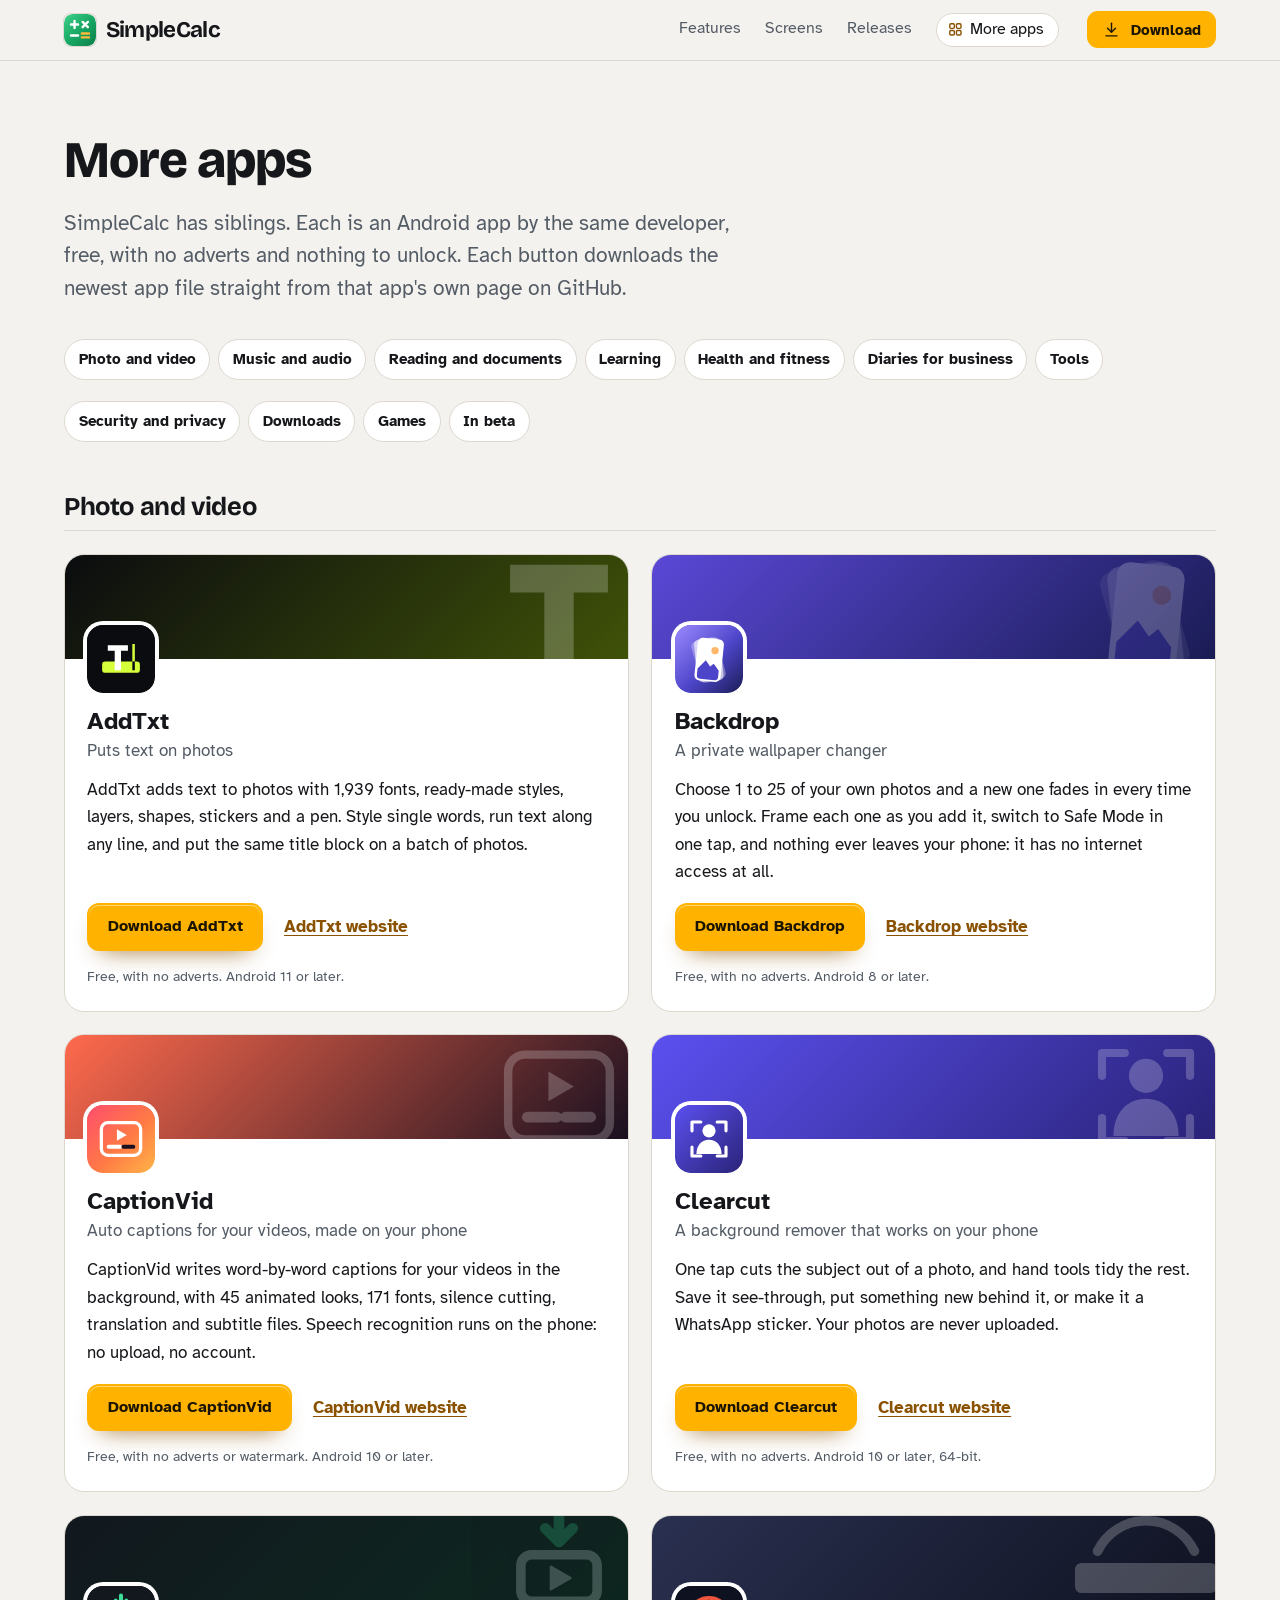
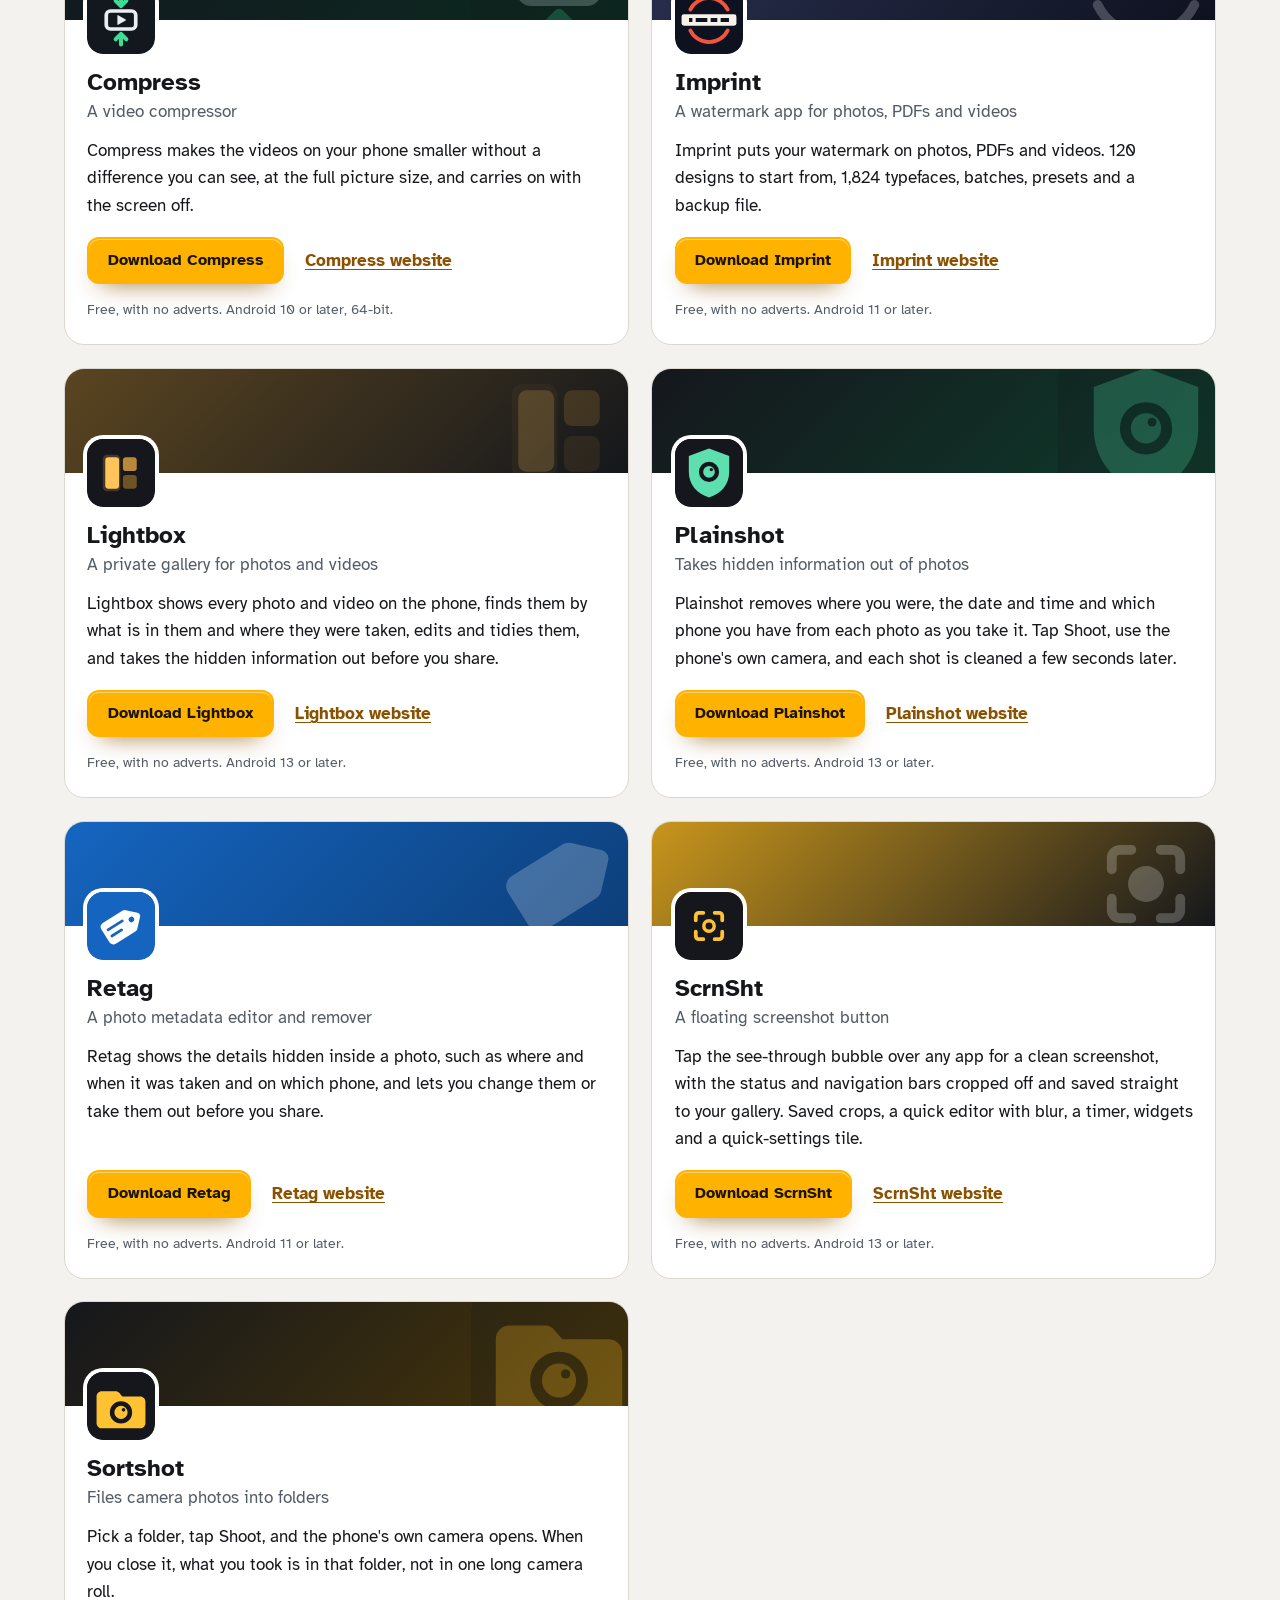
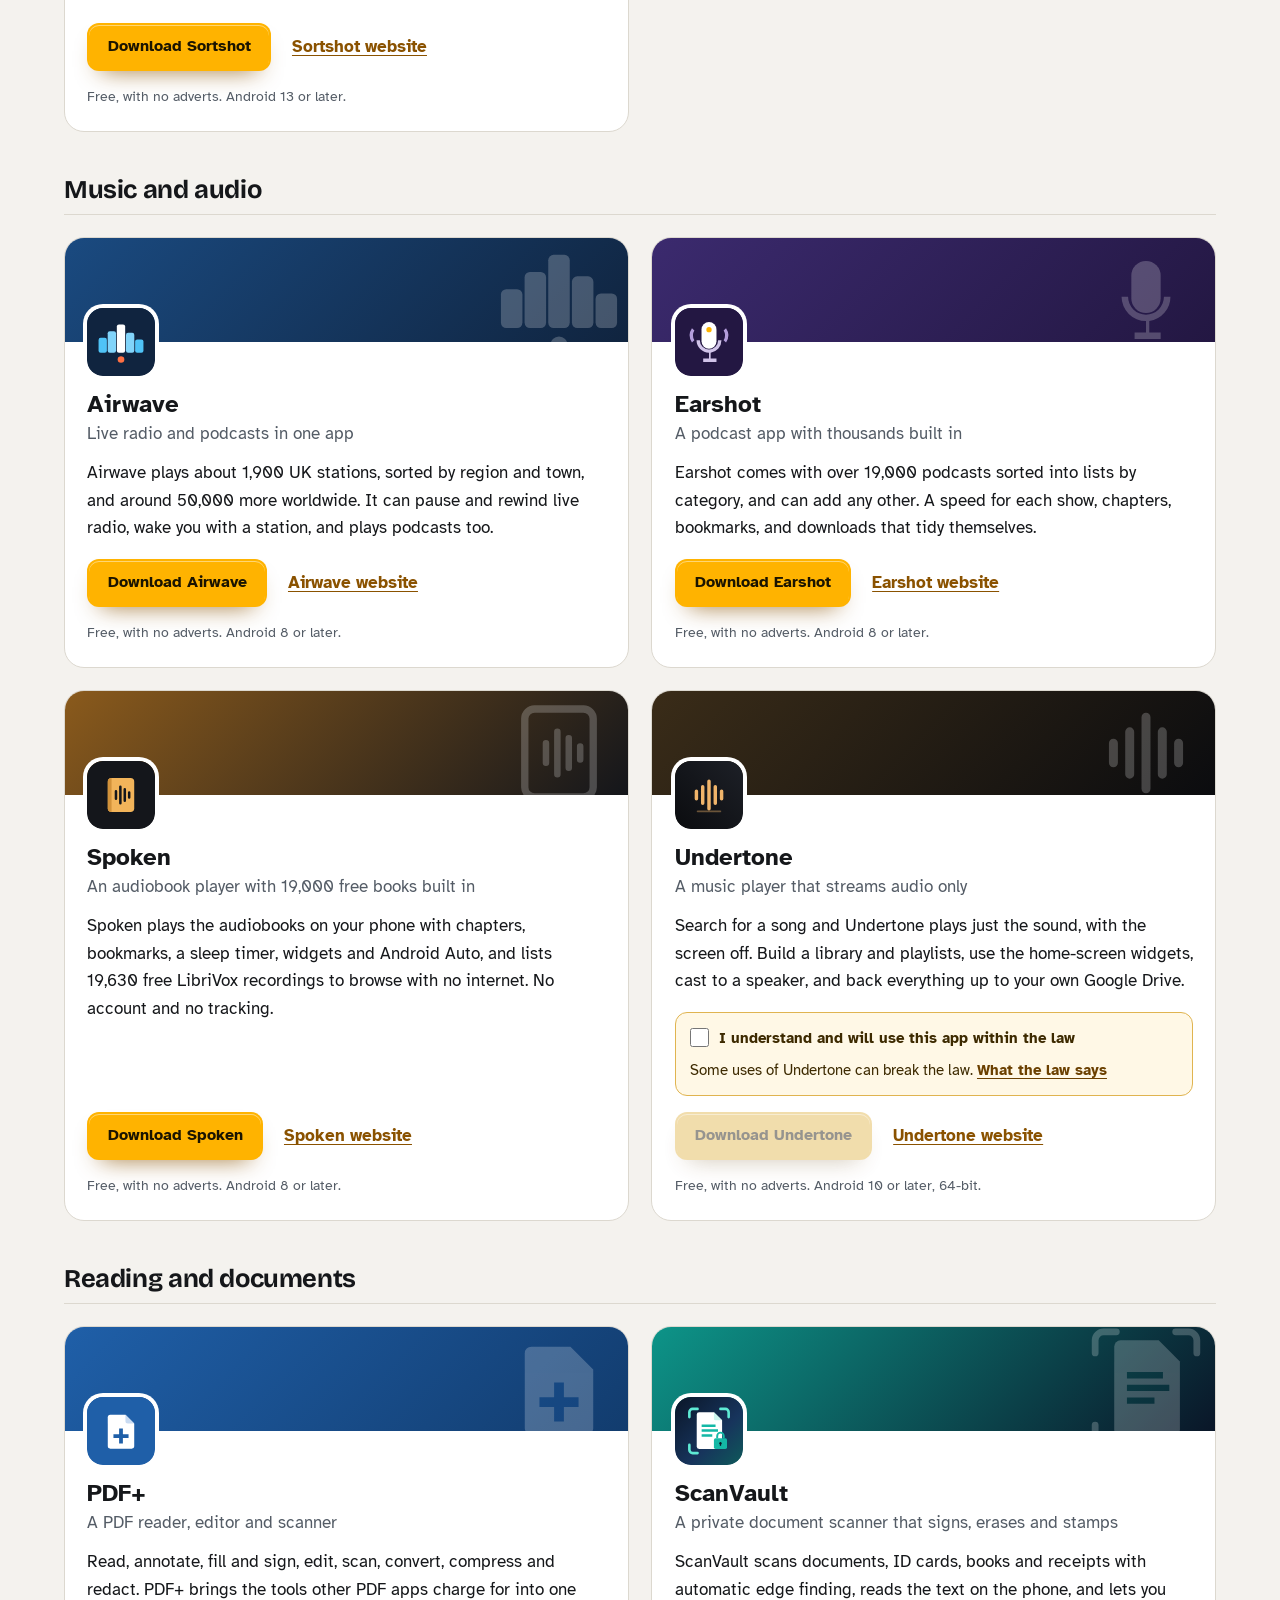
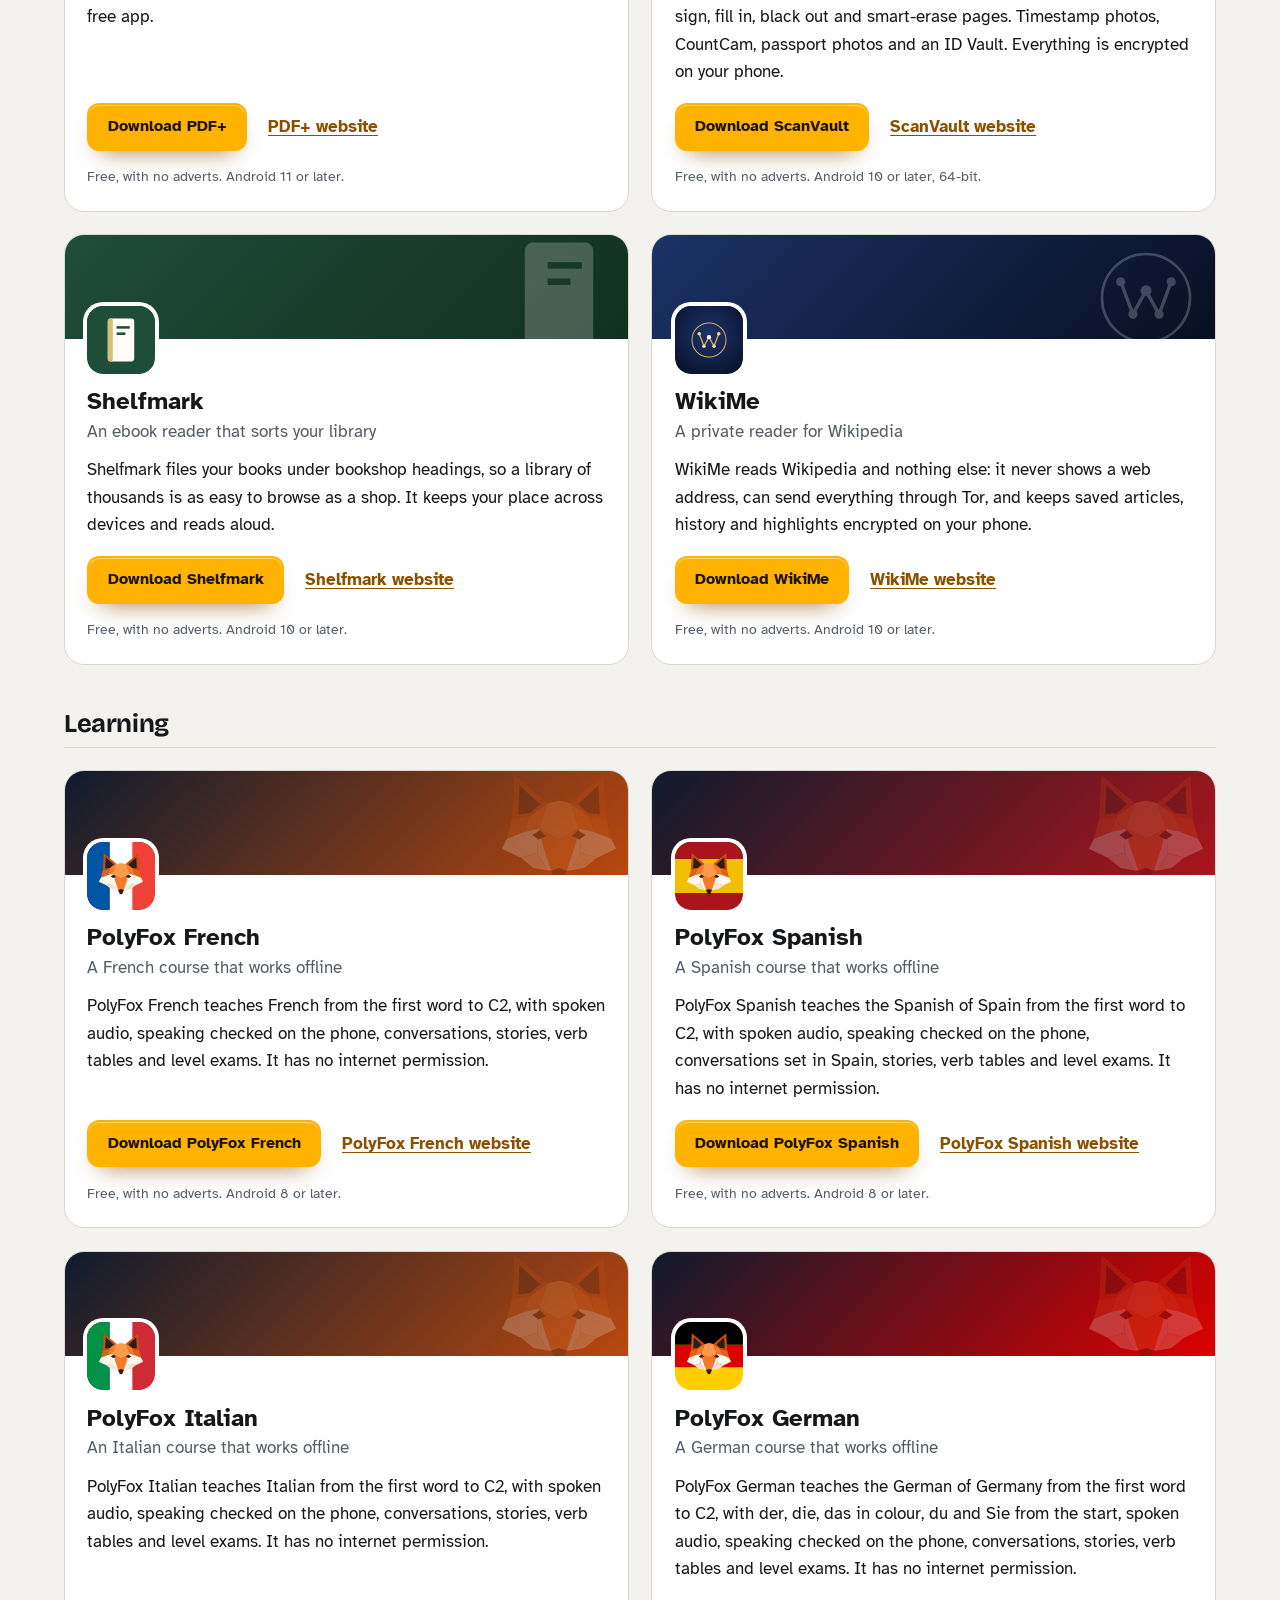
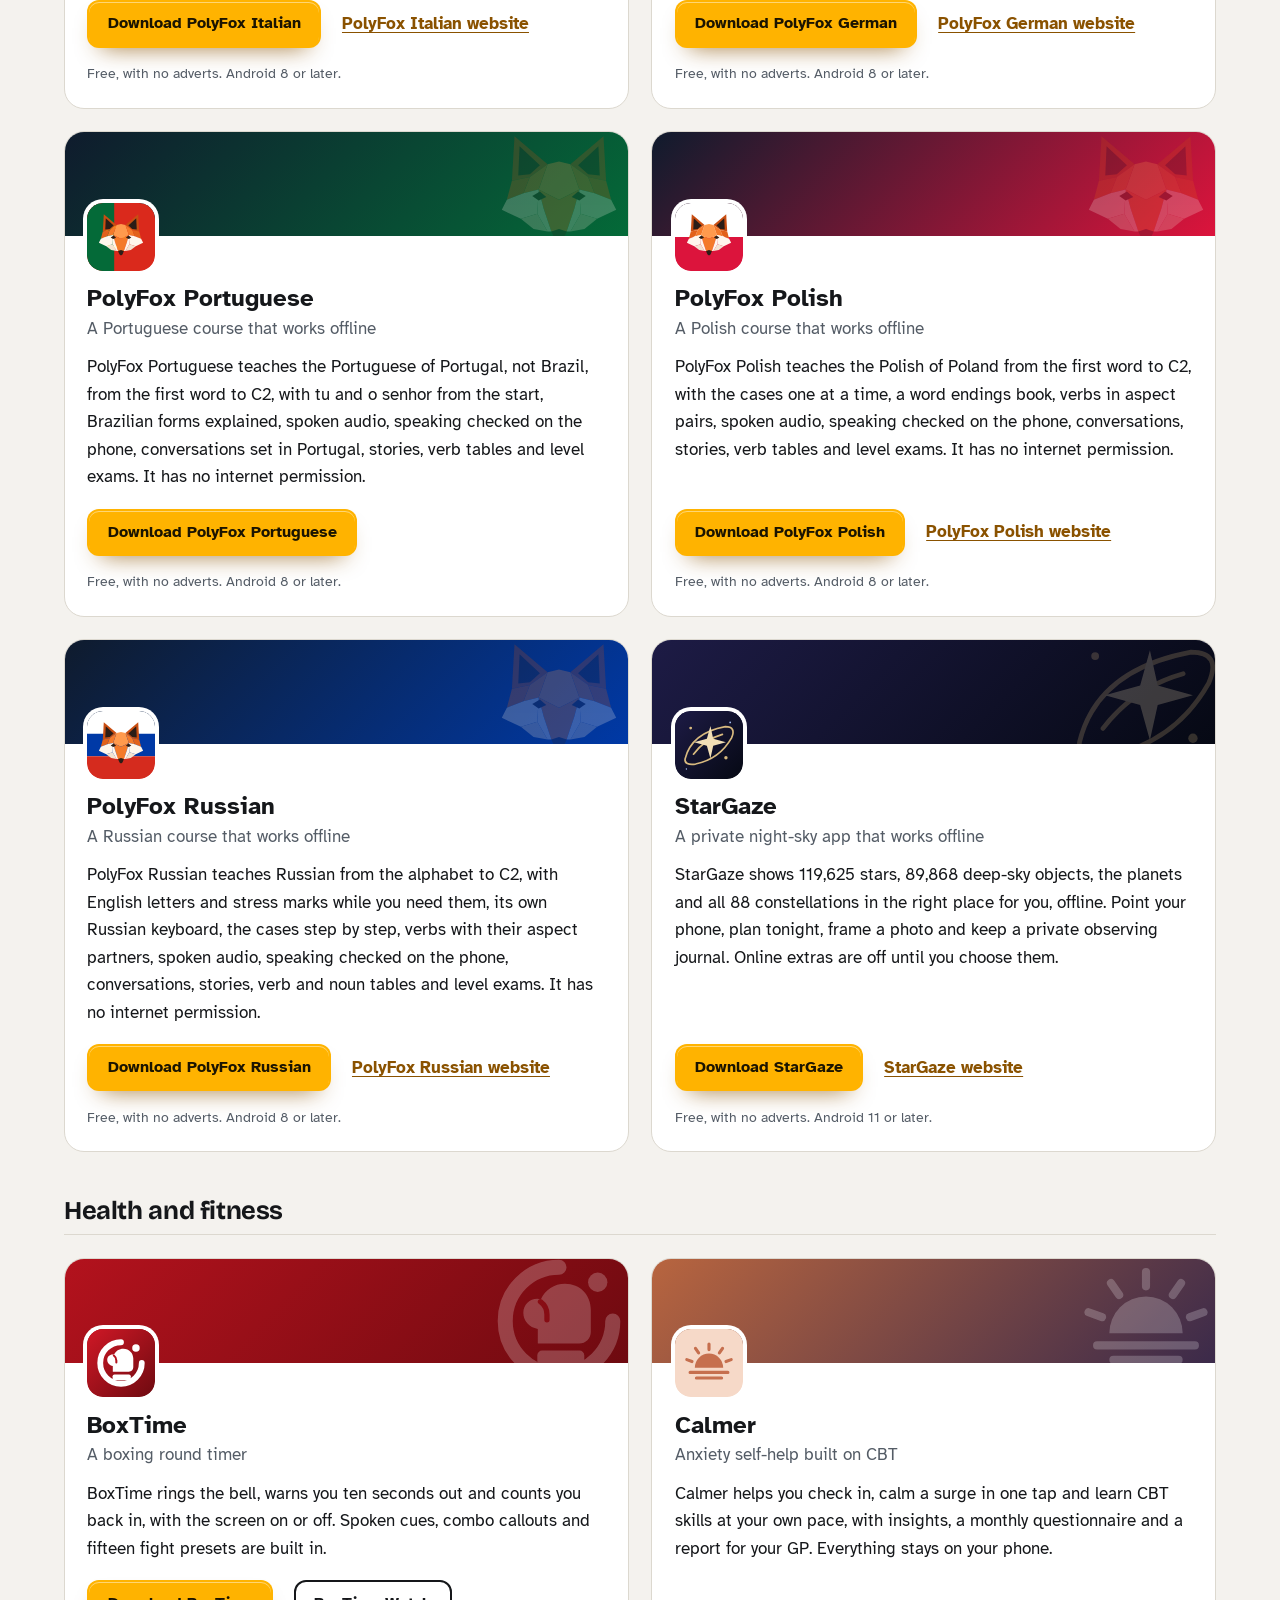
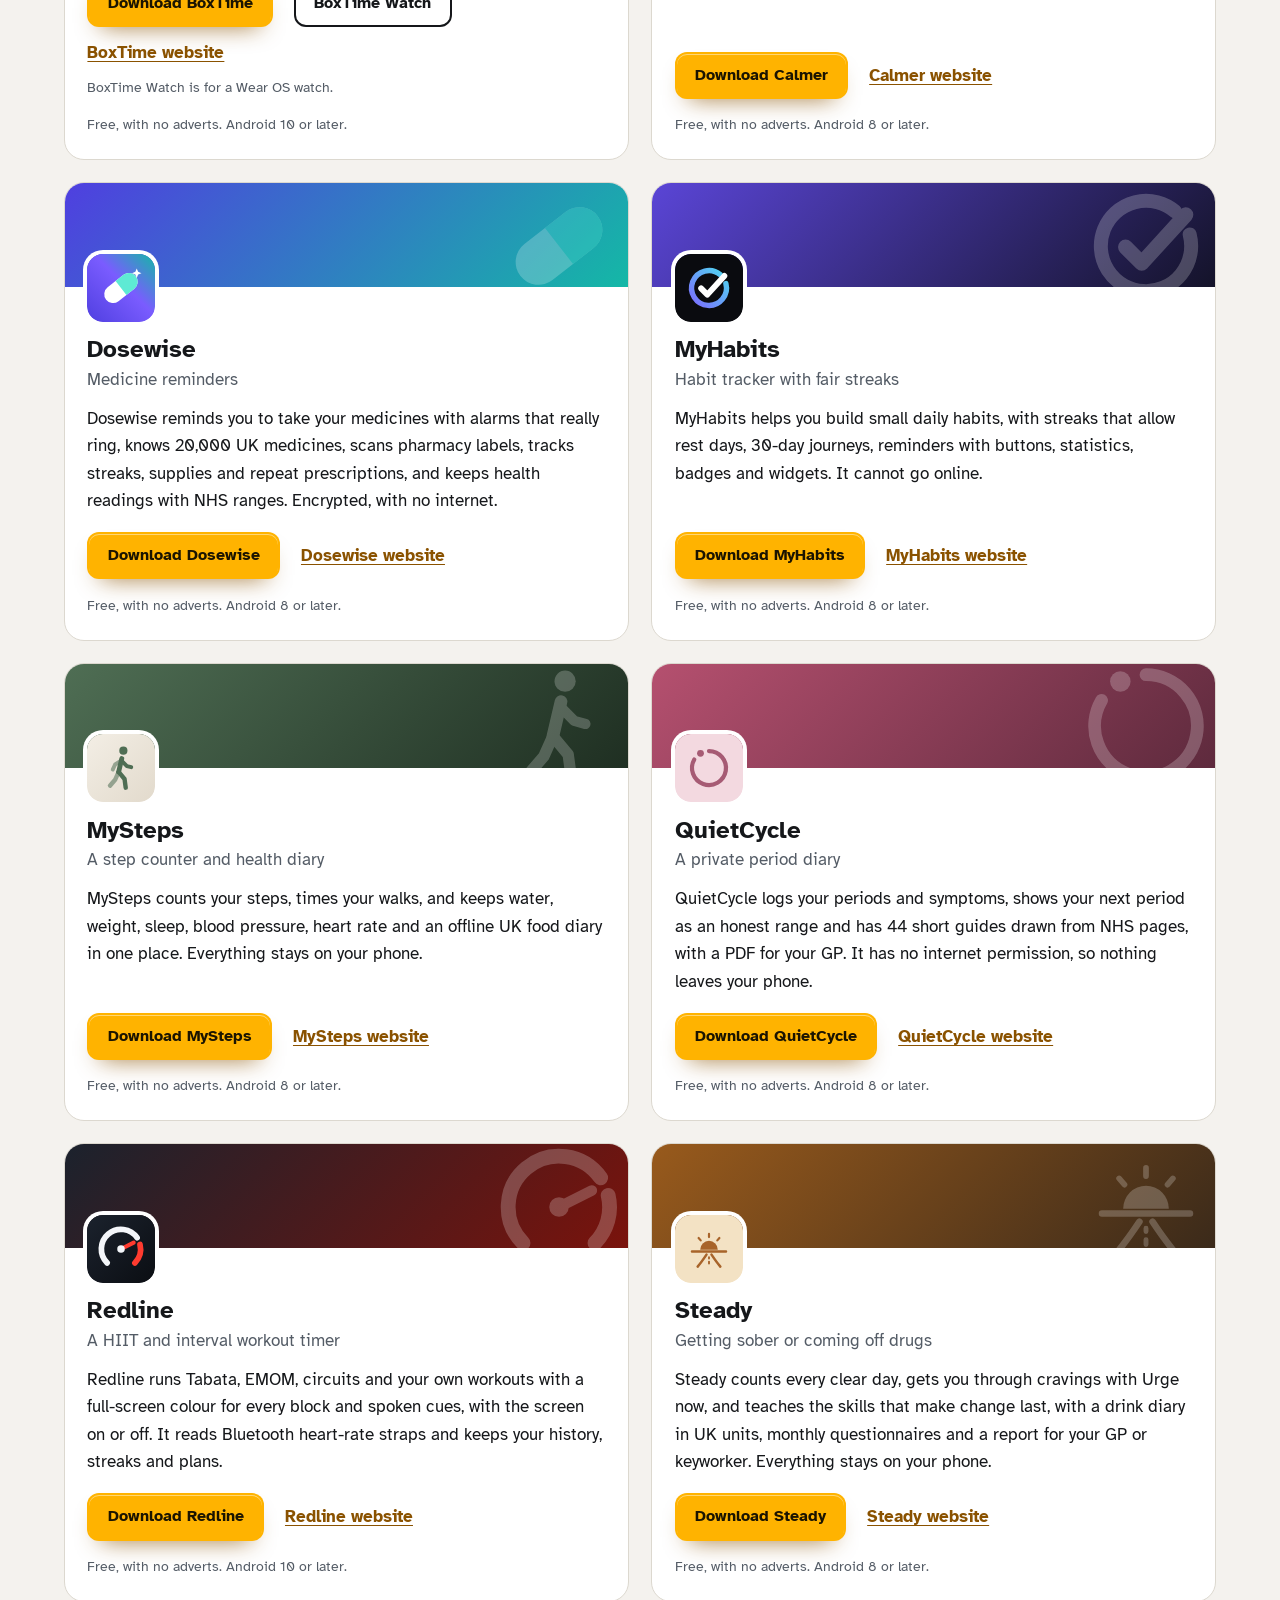
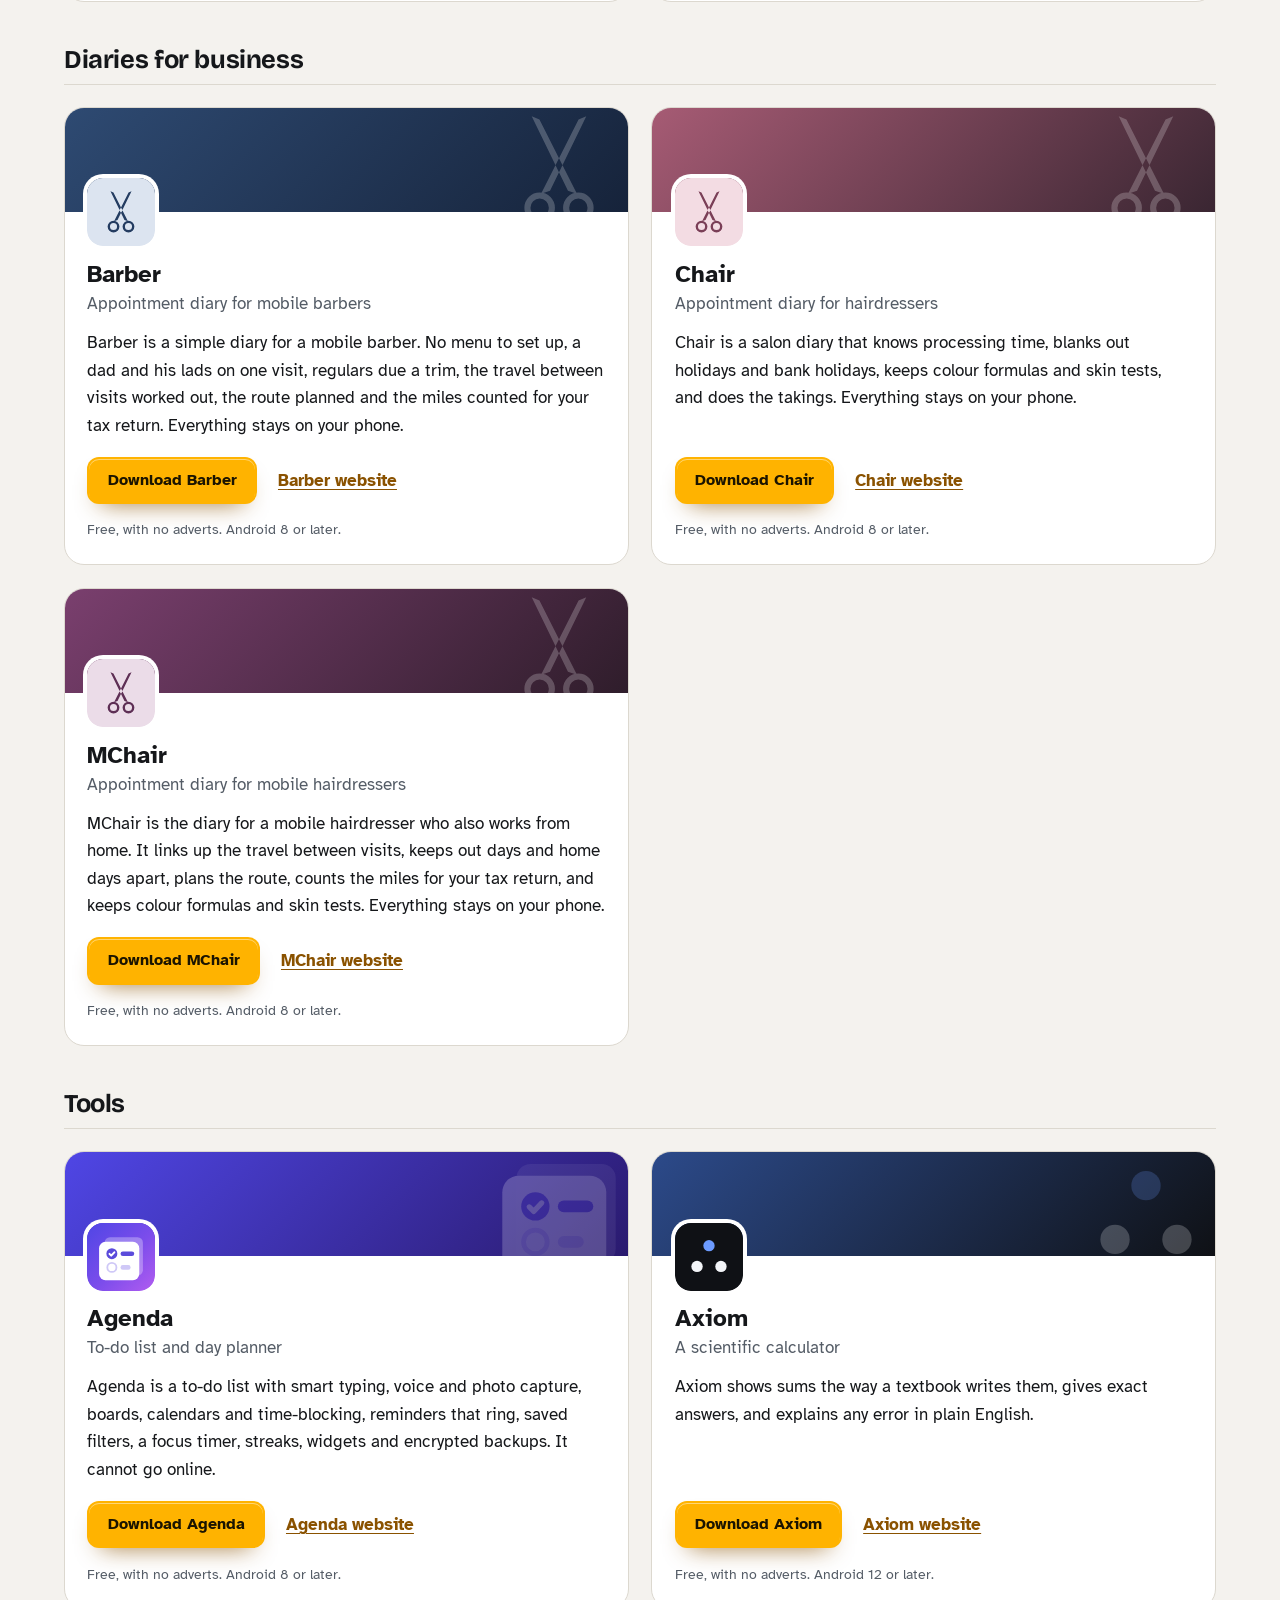
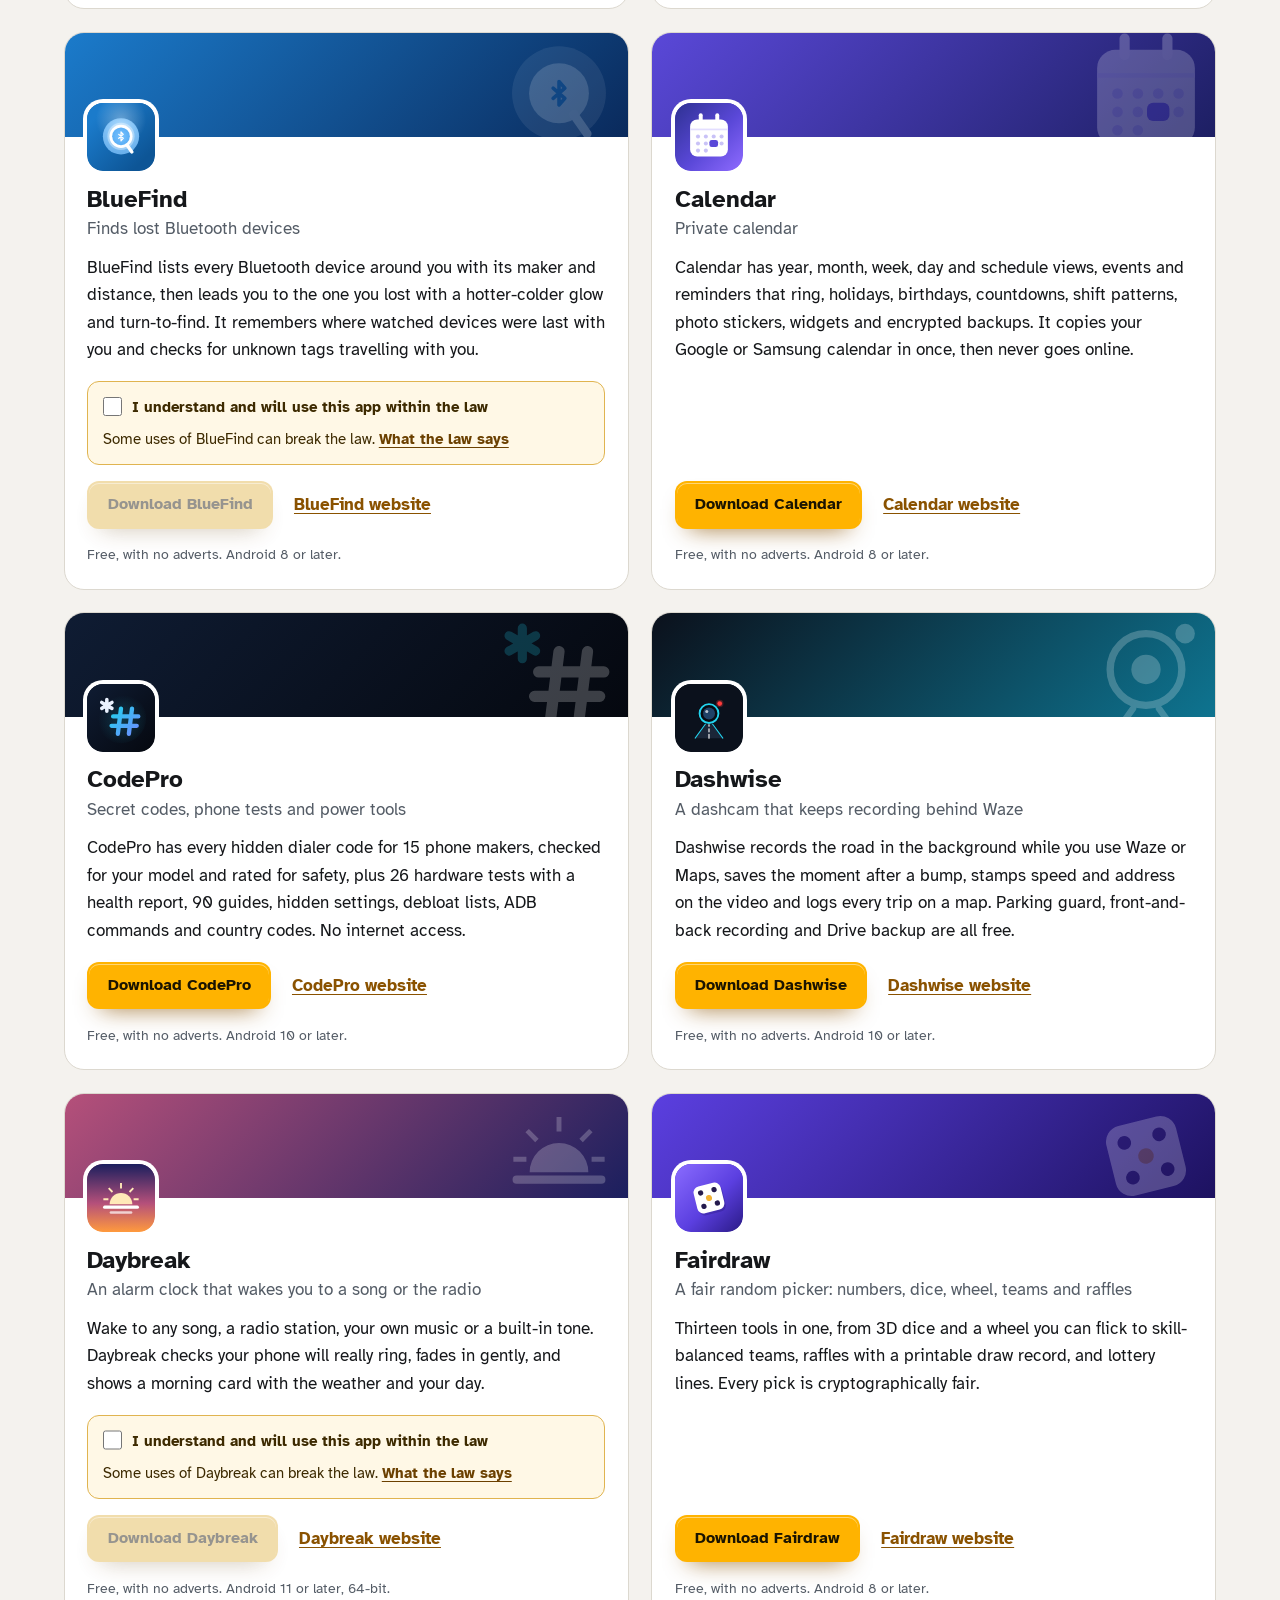
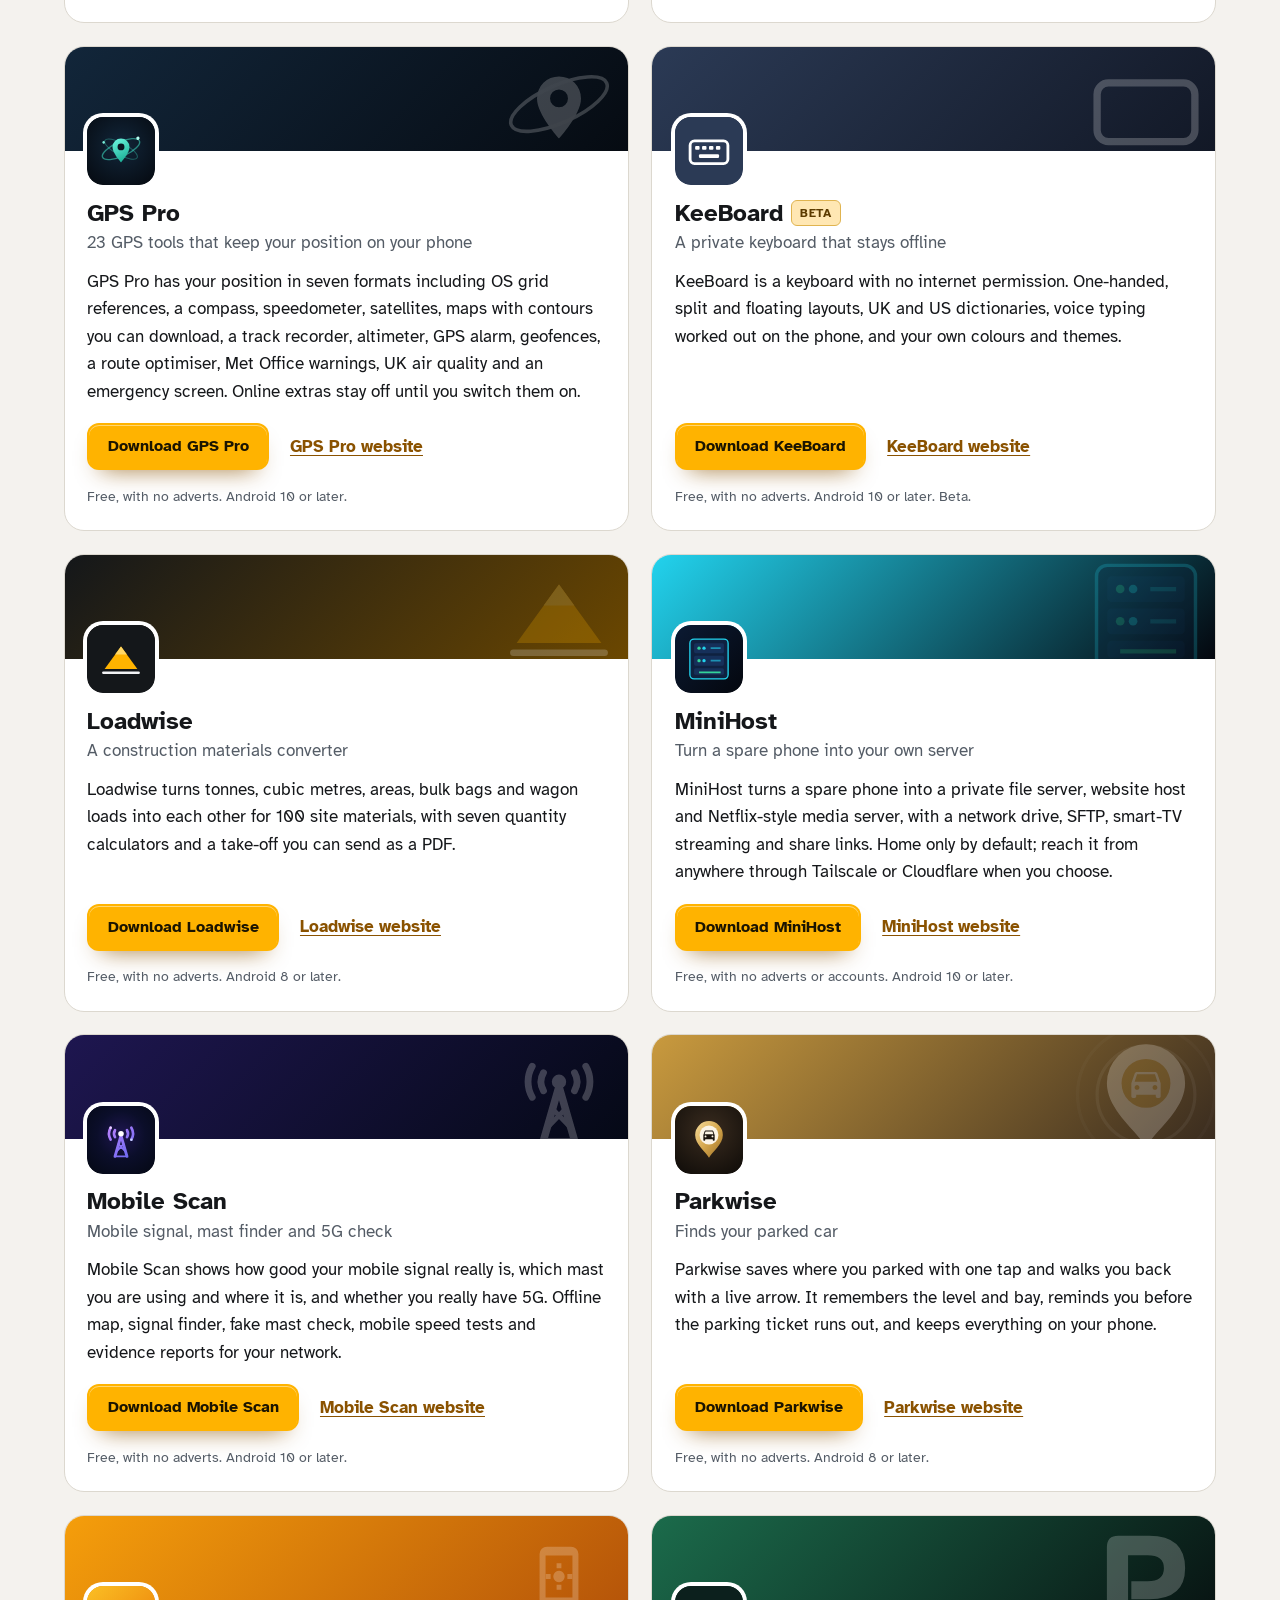
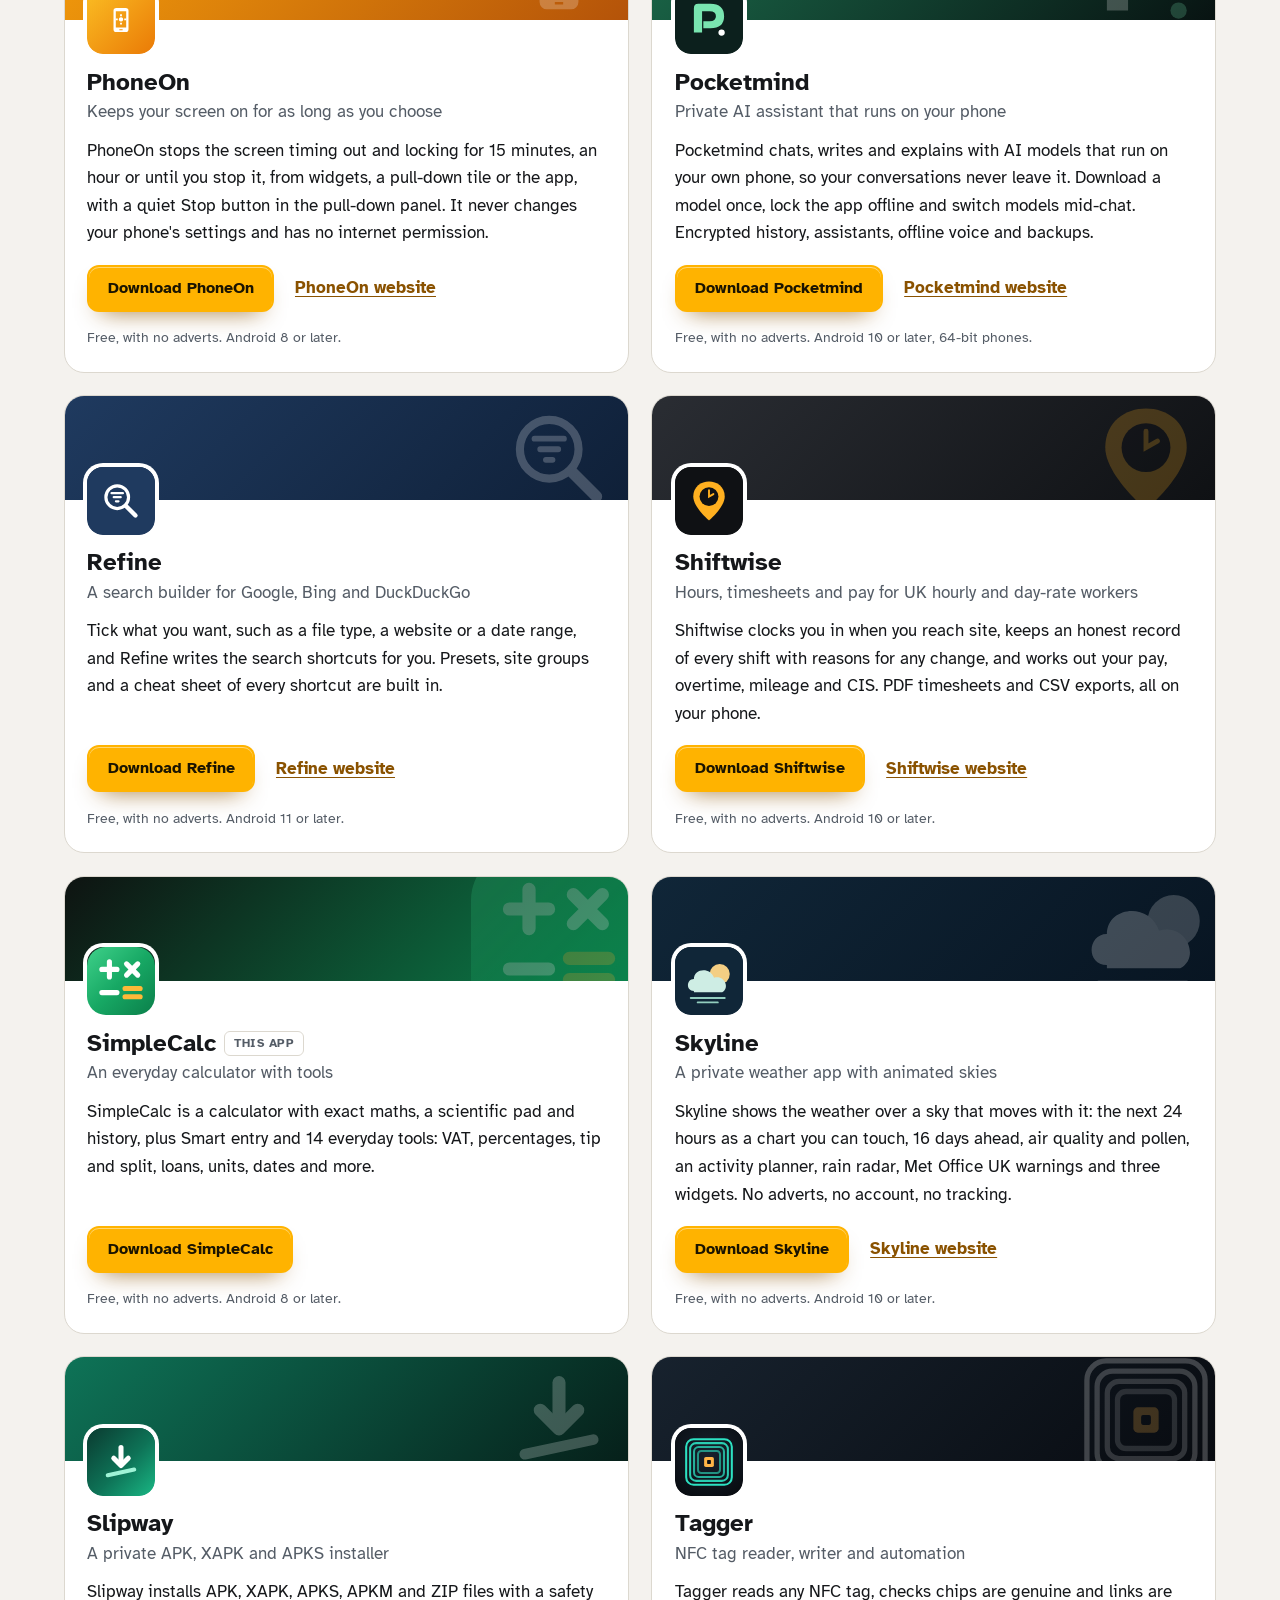
==== commit 7850cc5c: "More apps: add Slipway" ====
--- a/more-apps.html
+++ b/more-apps.html
@@ -4,7 +4,7 @@
 <meta charset="utf-8">
 <meta name="viewport" content="width=device-width, initial-scale=1">
 <title>More apps from the maker of SimpleCalc</title>
-<meta name="description" content="All 92 free Android apps from the maker of SimpleCalc, in one list by category, each with its download and a link to its website.">
+<meta name="description" content="All 93 free Android apps from the maker of SimpleCalc, in one list by category, each with its download and a link to its website.">
 <meta name="author" content="Jonathan Jackson">
 <link rel="canonical" href="https://customgpter.github.io/simplecalc/more-apps.html">
 <meta name="theme-color" content="#f3f6f4" media="(prefers-color-scheme: light)">
@@ -12,7 +12,7 @@
 <meta property="og:type" content="website">
 <meta property="og:site_name" content="SimpleCalc">
 <meta property="og:title" content="More apps from the maker of SimpleCalc">
-<meta property="og:description" content="All 92 free Android apps from the maker of SimpleCalc, in one list by category, each with its download and a link to its website.">
+<meta property="og:description" content="All 93 free Android apps from the maker of SimpleCalc, in one list by category, each with its download and a link to its website.">
 <meta property="og:url" content="https://customgpter.github.io/simplecalc/more-apps.html">
 <meta property="og:image" content="https://customgpter.github.io/simplecalc/assets/og.png">
 <meta property="og:image:width" content="1200">
@@ -101,7 +101,7 @@
 <li class="mapp" style="--b:#2a2d33;--b2:#0f1114"><div class="mapp-cover" aria-hidden="true"><svg viewBox="0 0 108 108"><path d="M54 85C54 85 29 64 29 47C29 15 79 15 79 47C79 64 54 85 54 85Z" fill="#FFB020"/><circle cx="54" cy="47" r="15" fill="#0F1114"/><path d="M54 37V47L61 43" stroke="#FFB020" stroke-width="3" stroke-linecap="round" fill="none"/></svg></div><div class="mapp-body"><svg class="mapp-icon" viewBox="0 0 108 108" aria-hidden="true"><rect width="108" height="108" rx="24" fill="#0F1114"/><path d="M54 85C54 85 29 64 29 47C29 15 79 15 79 47C79 64 54 85 54 85Z" fill="#FFB020"/><circle cx="54" cy="47" r="15" fill="#0F1114"/><path d="M54 37V47L61 43" stroke="#FFB020" stroke-width="3" stroke-linecap="round" fill="none"/></svg><h3>Shiftwise</h3><p class="mapp-kind">Hours, timesheets and pay for UK hourly and day-rate workers</p><p class="mapp-say">Shiftwise clocks you in when you reach site, keeps an honest record of every shift with reasons for any change, and works out your pay, overtime, mileage and CIS. PDF timesheets and CSV exports, all on your phone.</p><p class="mapp-go"><a class="button" href="https://github.com/CustomGPTer/shiftwise/releases/latest/download/Shiftwise.apk">Download Shiftwise</a><a class="mapp-site" href="https://customgpter.github.io/shiftwise/">Shiftwise website</a></p><p class="mapp-needs">Free, with no adverts. Android 10 or later.</p></div></li>
 <li class="mapp" style="--b:#0e1311;--b2:#0b7f4a"><div class="mapp-cover" aria-hidden="true"><svg viewBox="0 0 108 108"><rect width="108" height="108" rx="30" fill="url(#scgc)"/><defs><linearGradient id="scgc" x1="0" y1="0" x2="1" y2="1"><stop offset="0" stop-color="#3fd18a"/><stop offset=".5" stop-color="#17a864"/><stop offset="1" stop-color="#0b7f4a"/></linearGradient></defs><g stroke-width="8.1" stroke-linecap="round" fill="none"><path stroke="#fff" d="M23.6 35.6h24M35.6 23.6v24M62.8 26.8l17.8 17.8M62.8 44.6l17.8-17.8M23.6 72.4h24"/><path stroke="#ffb938" d="M60.4 65.9h24M60.4 78.9h24"/></g></svg></div><div class="mapp-body"><svg class="mapp-icon" viewBox="0 0 108 108" aria-hidden="true"><rect width="108" height="108" rx="30" fill="url(#i-simplecalc-scgi)"/><defs><linearGradient id="i-simplecalc-scgi" x1="0" y1="0" x2="1" y2="1"><stop offset="0" stop-color="#3fd18a"/><stop offset=".5" stop-color="#17a864"/><stop offset="1" stop-color="#0b7f4a"/></linearGradient></defs><g stroke-width="8.1" stroke-linecap="round" fill="none"><path stroke="#fff" d="M23.6 35.6h24M35.6 23.6v24M62.8 26.8l17.8 17.8M62.8 44.6l17.8-17.8M23.6 72.4h24"/><path stroke="#ffb938" d="M60.4 65.9h24M60.4 78.9h24"/></g></svg><h3>SimpleCalc<span class="mapp-badge here">This app</span></h3><p class="mapp-kind">An everyday calculator with tools</p><p class="mapp-say">SimpleCalc is a calculator with exact maths, a scientific pad and history, plus Smart entry and 14 everyday tools: VAT, percentages, tip and split, loans, units, dates and more.</p><p class="mapp-go"><a class="button" href="https://github.com/CustomGPTer/simplecalc/releases/latest/download/SimpleCalc.apk">Download SimpleCalc</a></p><p class="mapp-needs">Free, with no adverts. Android 8 or later.</p></div></li>
 <li class="mapp" style="--b:#102638;--b2:#081522"><div class="mapp-cover" aria-hidden="true"><svg viewBox="0 0 108 108"><circle cx="71" cy="43" r="16" fill="#fff" fill-opacity=".85"/><path fill="#fff" d="M30,70C17,70 18,51 30,51C30,34 56,31 62,49C78,44 88,65 75,72L30,72Z"/><path d="M25,81L79,81M36,88L68,88" fill="none" stroke="#fff" stroke-width="3" stroke-linecap="round"/></svg></div><div class="mapp-body"><svg class="mapp-icon" viewBox="0 0 108 108" aria-hidden="true"><rect width="108" height="108" rx="24" fill="#102638"/><circle cx="71" cy="43" r="16" fill="#F4CE83"/><path fill="#CEEDE4" d="M30,70C17,70 18,51 30,51C30,34 56,31 62,49C78,44 88,65 75,72L30,72Z"/><path d="M25,81L79,81M36,88L68,88" fill="none" stroke="#92CDBE" stroke-width="3" stroke-linecap="round"/></svg><h3>Skyline</h3><p class="mapp-kind">A private weather app with animated skies</p><p class="mapp-say">Skyline shows the weather over a sky that moves with it: the next 24 hours as a chart you can touch, 16 days ahead, air quality and pollen, an activity planner, rain radar, Met Office UK warnings and three widgets. No adverts, no account, no tracking.</p><p class="mapp-go"><a class="button" href="https://github.com/CustomGPTer/skyline/releases/latest/download/Skyline.apk">Download Skyline</a><a class="mapp-site" href="https://customgpter.github.io/skyline/">Skyline website</a></p><p class="mapp-needs">Free, with no adverts. Android 10 or later.</p></div></li>
-<li class="mapp is-gated" style="--b:#17222e;--b2:#080b10"><div class="mapp-cover" aria-hidden="true"><svg viewBox="0 0 108 108"><g transform="translate(54 54) scale(1.25) translate(-54 -54)"><rect x="25" y="25" width="58" height="58" rx="9.5" fill="none" stroke="#fff" stroke-opacity="1" stroke-width="2.6"/><rect x="30" y="30" width="48" height="48" rx="7.6" fill="none" stroke="#fff" stroke-opacity=".9" stroke-width="2.6"/><rect x="35" y="35" width="38" height="38" rx="5.8" fill="none" stroke="#fff" stroke-opacity=".75" stroke-width="2.6"/><rect x="40" y="40" width="28" height="28" rx="4.2" fill="none" stroke="#fff" stroke-opacity=".6" stroke-width="2.6"/><rect x="47.8" y="47.8" width="12.4" height="12.4" rx="2.2" fill="#FFB547"/><rect x="51.6" y="51.6" width="4.8" height="4.8" rx="0.9" fill="#0B0F14"/></g></svg></div><div class="mapp-body"><svg class="mapp-icon" viewBox="0 0 108 108" aria-hidden="true"><defs><radialGradient id="i-tagger-tgg" cx="54" cy="40" r="80" gradientUnits="userSpaceOnUse"><stop offset="0" stop-color="#17222E"/><stop offset="1" stop-color="#080B10"/></radialGradient></defs><rect width="108" height="108" rx="24" fill="url(#i-tagger-tgg)"/><g transform="translate(54 54) scale(1.25) translate(-54 -54)"><rect x="25" y="25" width="58" height="58" rx="9.5" fill="none" stroke="#2DE1C2" stroke-opacity="1" stroke-width="2.6"/><rect x="30" y="30" width="48" height="48" rx="7.6" fill="none" stroke="#2DE1C2" stroke-opacity=".9" stroke-width="2.6"/><rect x="35" y="35" width="38" height="38" rx="5.8" fill="none" stroke="#2DE1C2" stroke-opacity=".75" stroke-width="2.6"/><rect x="40" y="40" width="28" height="28" rx="4.2" fill="none" stroke="#2DE1C2" stroke-opacity=".6" stroke-width="2.6"/><rect x="47.8" y="47.8" width="12.4" height="12.4" rx="2.2" fill="#FFB547"/><rect x="51.6" y="51.6" width="4.8" height="4.8" rx="0.9" fill="#0B0F14"/></g></svg><h3>Tagger</h3><p class="mapp-kind">NFC tag reader, writer and automation</p><p class="mapp-say">Tagger reads any NFC tag, checks chips are genuine and links are safe, writes 16 kinds of record, protects tags with passwords or encryption, and makes tags that run tasks on your phone. Every pro tool free, everything encrypted.</p><div class="mapp-law" data-gate><label><input type="checkbox"> I understand and will use this app within the law</label><p>Some uses of Tagger can break the law. <a href="https://customgpter.github.io/tagger/terms.html#law">What the law says</a></p><noscript><p>Turn on JavaScript to download, or use the <a href="https://customgpter.github.io/tagger/">Tagger website</a>.</p></noscript></div><p class="mapp-go"><a class="button" data-href="https://github.com/CustomGPTer/tagger/releases/latest/download/Tagger.apk" aria-disabled="true" role="link" tabindex="-1">Download Tagger</a><a class="mapp-site" href="https://customgpter.github.io/tagger/">Tagger website</a></p><p class="mapp-needs">Free, with no adverts. Android 10 or later, with NFC.</p></div></li>
+<li class="mapp is-gated" style="--b:#0e7357;--b2:#06201a"><div class="mapp-cover" aria-hidden="true"><svg viewBox="0 0 108 108"><path d="M33 75L75 66" stroke="#fff" stroke-width="6.5" stroke-linecap="round" fill="none"/><path d="M54 31L54 58" stroke="#fff" stroke-width="8" stroke-linecap="round" fill="none"/><path d="M42.5 48L54 59.5L65.5 48" stroke="#fff" stroke-width="8" stroke-linecap="round" stroke-linejoin="round" fill="none"/></svg></div><div class="mapp-body"><svg class="mapp-icon" viewBox="0 0 108 108" aria-hidden="true"><defs><linearGradient id="i-slipway-swbg" x1="0" y1="0" x2="1" y2="1"><stop offset="0" stop-color="#0a3a30"/><stop offset=".55" stop-color="#0e7357"/><stop offset="1" stop-color="#19b784"/></linearGradient></defs><rect width="108" height="108" rx="24" fill="url(#i-slipway-swbg)"/><path d="M33 75L75 66" stroke="#9ff3d6" stroke-width="6.5" stroke-linecap="round" fill="none"/><path d="M54 31L54 58" stroke="#fff" stroke-width="8" stroke-linecap="round" fill="none"/><path d="M42.5 48L54 59.5L65.5 48" stroke="#fff" stroke-width="8" stroke-linecap="round" stroke-linejoin="round" fill="none"/></svg><h3>Slipway</h3><p class="mapp-kind">A private APK, XAPK and APKS installer</p><p class="mapp-say">Slipway installs APK, XAPK, APKS, APKM and ZIP files with a safety report first: a red, amber or green verdict, permissions in plain English, signature and tracker checks. Revision-aware library, install queue and history. It has no internet access.</p><div class="mapp-law" data-gate><label><input type="checkbox"> I understand and will use this app within the law</label><p>Installing copies of apps you have no right to use can break copyright law. <a href="https://customgpter.github.io/slipway/terms.html#law">What the law says</a></p><noscript><p>Turn on JavaScript to download, or use the <a href="https://customgpter.github.io/slipway/">Slipway website</a>.</p></noscript></div><p class="mapp-go"><a class="button" data-href="https://github.com/CustomGPTer/slipway/releases/latest/download/Slipway.apk" aria-disabled="true" role="link" tabindex="-1">Download Slipway</a><a class="mapp-site" href="https://customgpter.github.io/slipway/">Slipway website</a></p><p class="mapp-needs">Free, with no adverts. Android 10 or later.</p></div></li><li class="mapp is-gated" style="--b:#17222e;--b2:#080b10"><div class="mapp-cover" aria-hidden="true"><svg viewBox="0 0 108 108"><g transform="translate(54 54) scale(1.25) translate(-54 -54)"><rect x="25" y="25" width="58" height="58" rx="9.5" fill="none" stroke="#fff" stroke-opacity="1" stroke-width="2.6"/><rect x="30" y="30" width="48" height="48" rx="7.6" fill="none" stroke="#fff" stroke-opacity=".9" stroke-width="2.6"/><rect x="35" y="35" width="38" height="38" rx="5.8" fill="none" stroke="#fff" stroke-opacity=".75" stroke-width="2.6"/><rect x="40" y="40" width="28" height="28" rx="4.2" fill="none" stroke="#fff" stroke-opacity=".6" stroke-width="2.6"/><rect x="47.8" y="47.8" width="12.4" height="12.4" rx="2.2" fill="#FFB547"/><rect x="51.6" y="51.6" width="4.8" height="4.8" rx="0.9" fill="#0B0F14"/></g></svg></div><div class="mapp-body"><svg class="mapp-icon" viewBox="0 0 108 108" aria-hidden="true"><defs><radialGradient id="i-tagger-tgg" cx="54" cy="40" r="80" gradientUnits="userSpaceOnUse"><stop offset="0" stop-color="#17222E"/><stop offset="1" stop-color="#080B10"/></radialGradient></defs><rect width="108" height="108" rx="24" fill="url(#i-tagger-tgg)"/><g transform="translate(54 54) scale(1.25) translate(-54 -54)"><rect x="25" y="25" width="58" height="58" rx="9.5" fill="none" stroke="#2DE1C2" stroke-opacity="1" stroke-width="2.6"/><rect x="30" y="30" width="48" height="48" rx="7.6" fill="none" stroke="#2DE1C2" stroke-opacity=".9" stroke-width="2.6"/><rect x="35" y="35" width="38" height="38" rx="5.8" fill="none" stroke="#2DE1C2" stroke-opacity=".75" stroke-width="2.6"/><rect x="40" y="40" width="28" height="28" rx="4.2" fill="none" stroke="#2DE1C2" stroke-opacity=".6" stroke-width="2.6"/><rect x="47.8" y="47.8" width="12.4" height="12.4" rx="2.2" fill="#FFB547"/><rect x="51.6" y="51.6" width="4.8" height="4.8" rx="0.9" fill="#0B0F14"/></g></svg><h3>Tagger</h3><p class="mapp-kind">NFC tag reader, writer and automation</p><p class="mapp-say">Tagger reads any NFC tag, checks chips are genuine and links are safe, writes 16 kinds of record, protects tags with passwords or encryption, and makes tags that run tasks on your phone. Every pro tool free, everything encrypted.</p><div class="mapp-law" data-gate><label><input type="checkbox"> I understand and will use this app within the law</label><p>Some uses of Tagger can break the law. <a href="https://customgpter.github.io/tagger/terms.html#law">What the law says</a></p><noscript><p>Turn on JavaScript to download, or use the <a href="https://customgpter.github.io/tagger/">Tagger website</a>.</p></noscript></div><p class="mapp-go"><a class="button" data-href="https://github.com/CustomGPTer/tagger/releases/latest/download/Tagger.apk" aria-disabled="true" role="link" tabindex="-1">Download Tagger</a><a class="mapp-site" href="https://customgpter.github.io/tagger/">Tagger website</a></p><p class="mapp-needs">Free, with no adverts. Android 10 or later, with NFC.</p></div></li>
 <li class="mapp" style="--b:#0b0f14;--b2:#0d3340"><div class="mapp-cover" aria-hidden="true"><svg viewBox="0 0 64 64"><rect width="64" height="64" rx="14" fill="#0b0f14"/><circle cx="32" cy="32" r="19" fill="none" stroke="#35d0f2" stroke-width="6" stroke-linecap="round" stroke-dasharray="92 28" transform="rotate(-210 32 32)"/><path d="M32 22l3 7 7 3-7 3-3 7-3-7-7-3 7-3z" fill="#e9eef3"/></svg></div><div class="mapp-body"><svg class="mapp-icon" viewBox="0 0 64 64" aria-hidden="true"><rect width="64" height="64" rx="14" fill="#0b0f14"/><circle cx="32" cy="32" r="19" fill="none" stroke="#35d0f2" stroke-width="6" stroke-linecap="round" stroke-dasharray="92 28" transform="rotate(-210 32 32)"/><path d="M32 22l3 7 7 3-7 3-3 7-3-7-7-3 7-3z" fill="#e9eef3"/></svg><h3>TotalClean</h3><p class="mapp-kind">A phone cleaner with a safety bin</p><p class="mapp-say">TotalClean clears junk, finds the big and duplicate files, and puts anything personal in a 30-day bin first, so a clean-up can be undone.</p><p class="mapp-go"><a class="button" href="https://github.com/CustomGPTer/totalclean/releases/latest/download/TotalClean.apk">Download TotalClean</a><a class="mapp-site" href="https://customgpter.github.io/totalclean/">TotalClean website</a></p><p class="mapp-needs">Free, with no adverts. Android 11 or later.</p></div></li>
 <li class="mapp" style="--b:#6d55d9;--b2:#18162b"><div class="mapp-cover" aria-hidden="true"><svg viewBox="0 0 108 108"><path d="M36 25.5Q54 9 72 25.5M43 34Q54 24.5 65 34" fill="none" stroke="#fff" stroke-width="4" stroke-linecap="round"/><rect x="36" y="42" width="36" height="51" rx="6" fill="#fff"/><path fill="#6d55d9" d="M51 52h6v7h7v6h-7v7h-6v-7h-7v-6h7zM46 80h5v5h-5zM57 80h5v5h-5z"/></svg></div><div class="mapp-body"><svg class="mapp-icon" viewBox="0 0 108 108" aria-hidden="true"><rect width="108" height="108" rx="24" fill="#18162b"/><path d="M36 25.5Q54 9 72 25.5M43 34Q54 24.5 65 34" fill="none" stroke="#bca6ff" stroke-width="4" stroke-linecap="round"/><rect x="36" y="42" width="36" height="51" rx="6" fill="#a78bfa"/><path fill="#221a36" d="M51 52h6v7h7v6h-7v7h-6v-7h-7v-6h7zM46 80h5v5h-5zM57 80h5v5h-5z"/></svg><h3>TVLink</h3><p class="mapp-kind">A private TV remote for your home Wi-Fi</p><p class="mapp-say">TVLink works Samsung, LG, Sony, Philips, Panasonic, Android TV and Google TV sets over your home Wi-Fi, or by infrared on phones with an IR blaster. Eight remote skins, favourites, streaming buttons, activities, widgets and an app lock. Nothing leaves your home network.</p><p class="mapp-go"><a class="button" href="https://github.com/CustomGPTer/tvlink/releases/latest/download/TVLink.apk">Download TVLink</a><a class="mapp-site" href="https://customgpter.github.io/tvlink/">TVLink website</a></p><p class="mapp-needs">Free, with no adverts. Android 10 or later.</p></div></li>
 <li class="mapp is-gated" style="--b:#0f1e3d;--b2:#050914"><div class="mapp-cover" aria-hidden="true"><svg viewBox="0 0 108 108"><path d="M38 49L54 40L46 34L30 43Z" fill="#fff"/><path d="M54 40L70 49L78 43L62 34Z" fill="#fff"/><path d="M38 49L54 40L70 49L54 58Z" fill="none" stroke="#fff" stroke-width="1.5"/><path d="M38 49L54 58L54 78L38 69Z" fill="#fff"/><path d="M54 58L70 49L70 69L54 78Z" fill="#fff"/><path d="M51.5 52L51.5 33L46 33L54 24L62 33L56.5 33L56.5 52Z" fill="#fff"/></svg></div><div class="mapp-body"><svg class="mapp-icon" viewBox="0 0 108 108" aria-hidden="true"><defs><linearGradient id="i-unbox-ubbg" x1="0" y1="0" x2="1" y2="1"><stop offset="0" stop-color="#0f1e3d"/><stop offset="1" stop-color="#050914"/></linearGradient><radialGradient id="i-unbox-ubgl" cx="50%" cy="50%" r="50%"><stop offset="0" stop-color="#21e6c1" stop-opacity=".22"/><stop offset="1" stop-color="#21e6c1" stop-opacity="0"/></radialGradient></defs><rect width="108" height="108" rx="24" fill="url(#i-unbox-ubbg)"/><circle cx="54" cy="54" r="38" fill="url(#i-unbox-ubgl)"/><path d="M38 49L54 40L46 34L30 43Z" fill="#7cf5e1"/><path d="M54 40L70 49L78 43L62 34Z" fill="#b4fff2"/><path d="M38 49L54 40L70 49L54 58Z" fill="#0a1630"/><path d="M38 49L54 58L54 78L38 69Z" fill="#12b5a0"/><path d="M54 58L70 49L70 69L54 78Z" fill="#21e6c1"/><path d="M51.5 52L51.5 33L46 33L54 24L62 33L56.5 33L56.5 52Z" fill="#fff"/></svg><h3>Unbox</h3><p class="mapp-kind">A private APK extractor and backup manager</p><p class="mapp-say">Unbox saves the apps on your phone as files you can keep, share and reinstall. Split apps are saved complete as .apks bundles, every file is checked after saving, and a watch list keeps each new version. It has no internet access.</p><div class="mapp-law" data-gate><label><input type="checkbox"> I understand and will use this app within the law</label><p>Sharing copies of apps you have no right to share can break copyright law. <a href="https://customgpter.github.io/unbox/terms.html#law">What the law says</a></p><noscript><p>Turn on JavaScript to download, or use the <a href="https://customgpter.github.io/unbox/">Unbox website</a>.</p></noscript></div><p class="mapp-go"><a class="button" data-href="https://github.com/CustomGPTer/unbox/releases/latest/download/Unbox.apk" aria-disabled="true" role="link" tabindex="-1">Download Unbox</a><a class="mapp-site" href="https://customgpter.github.io/unbox/">Unbox website</a></p><p class="mapp-needs">Free, with no adverts. Android 10 or later.</p></div></li><li class="mapp is-gated" style="--b:#0f6e66;--b2:#091423"><div class="mapp-cover" aria-hidden="true"><svg viewBox="0 0 108 108"><path fill="#fff" d="M29 15h50a19 19 0 0 1 19 19v35a19 19 0 0 1-19 19H49l-25 15V88a19 19 0 0 1-14-19V34a19 19 0 0 1 19-19Z"/><rect x="29" y="36" width="49" height="6" rx="3" fill="#0f6e66"/><rect x="29" y="52" width="33" height="6" rx="3" fill="#0f6e66"/><path fill="none" stroke="#0f6e66" stroke-width="6" stroke-linecap="round" stroke-linejoin="round" d="m67 70 8 8 15-19"/></svg></div><div class="mapp-body"><svg class="mapp-icon" viewBox="0 0 108 108" aria-hidden="true"><rect width="108" height="108" rx="24" fill="#0A1424"/><path fill="#57E1CD" d="M29 15h50a19 19 0 0 1 19 19v35a19 19 0 0 1-19 19H49l-25 15V88a19 19 0 0 1-14-19V34a19 19 0 0 1 19-19Z"/><rect x="29" y="36" width="49" height="6" rx="3" fill="#0A1424"/><rect x="29" y="52" width="33" height="6" rx="3" fill="#0A1424"/><path fill="none" stroke="#FFF" stroke-width="6" stroke-linecap="round" stroke-linejoin="round" d="m67 70 8 8 15-19"/></svg><h3>WhatsKeep</h3><p class="mapp-kind">Private notification archive</p><p class="mapp-say">WhatsKeep saves the notifications from the apps you choose, including WhatsApp, so messages are still there after they are deleted or cleared. Search, favourites, saved pictures and automatic deletion, all encrypted on your phone, with no internet access.</p><div class="mapp-law" data-gate><label><input type="checkbox"> I understand and will use this app within the law</label><p>Saving other people's messages from a phone that is not yours is covered by the law. <a href="https://customgpter.github.io/whatskeep/terms.html#law">What the law says</a></p><noscript><p>Turn on JavaScript to download, or use the <a href="https://customgpter.github.io/whatskeep/">WhatsKeep website</a>.</p></noscript></div><p class="mapp-go"><a class="button" data-href="https://github.com/CustomGPTer/whatskeep/releases/latest/download/WhatsKeep.apk" aria-disabled="true" role="link" tabindex="-1">Download WhatsKeep</a><a class="mapp-site" href="https://customgpter.github.io/whatskeep/">WhatsKeep website</a></p><p class="mapp-needs">Free, with no adverts. Android 10 or later.</p></div></li>
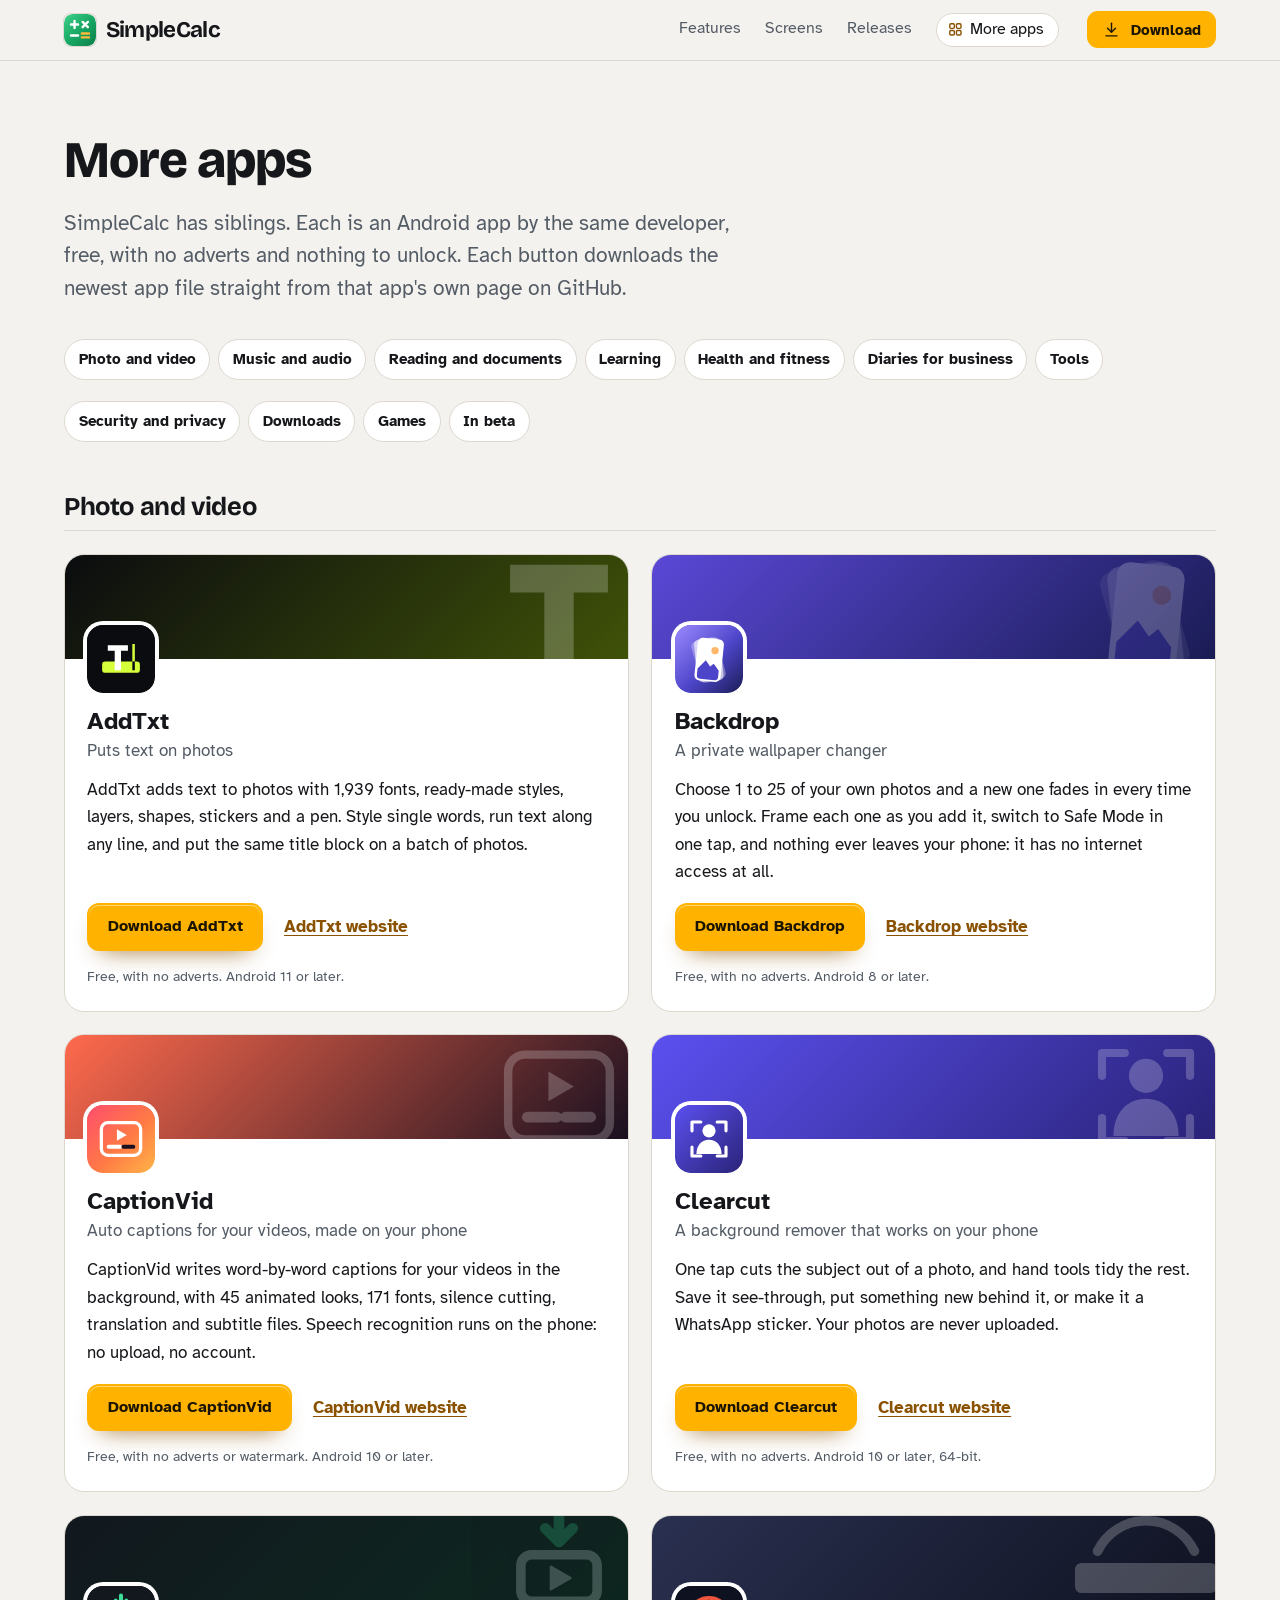
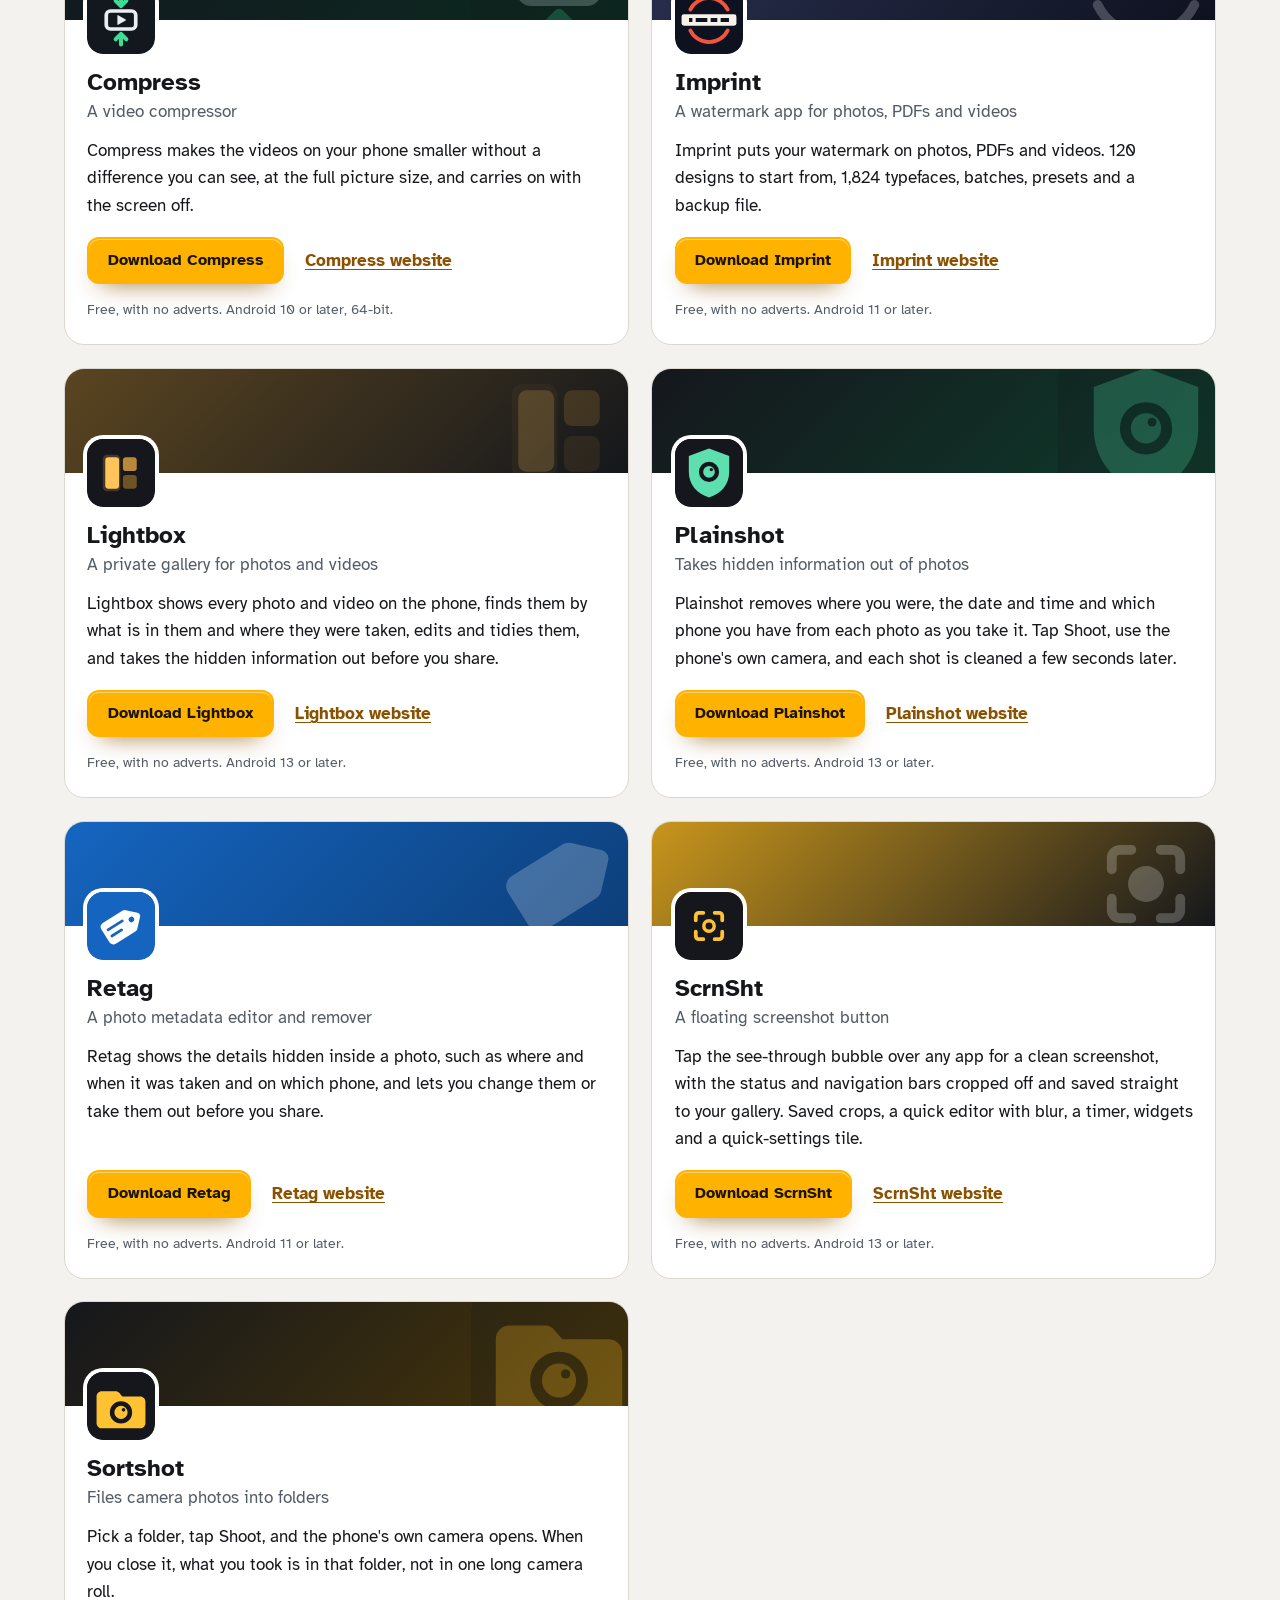
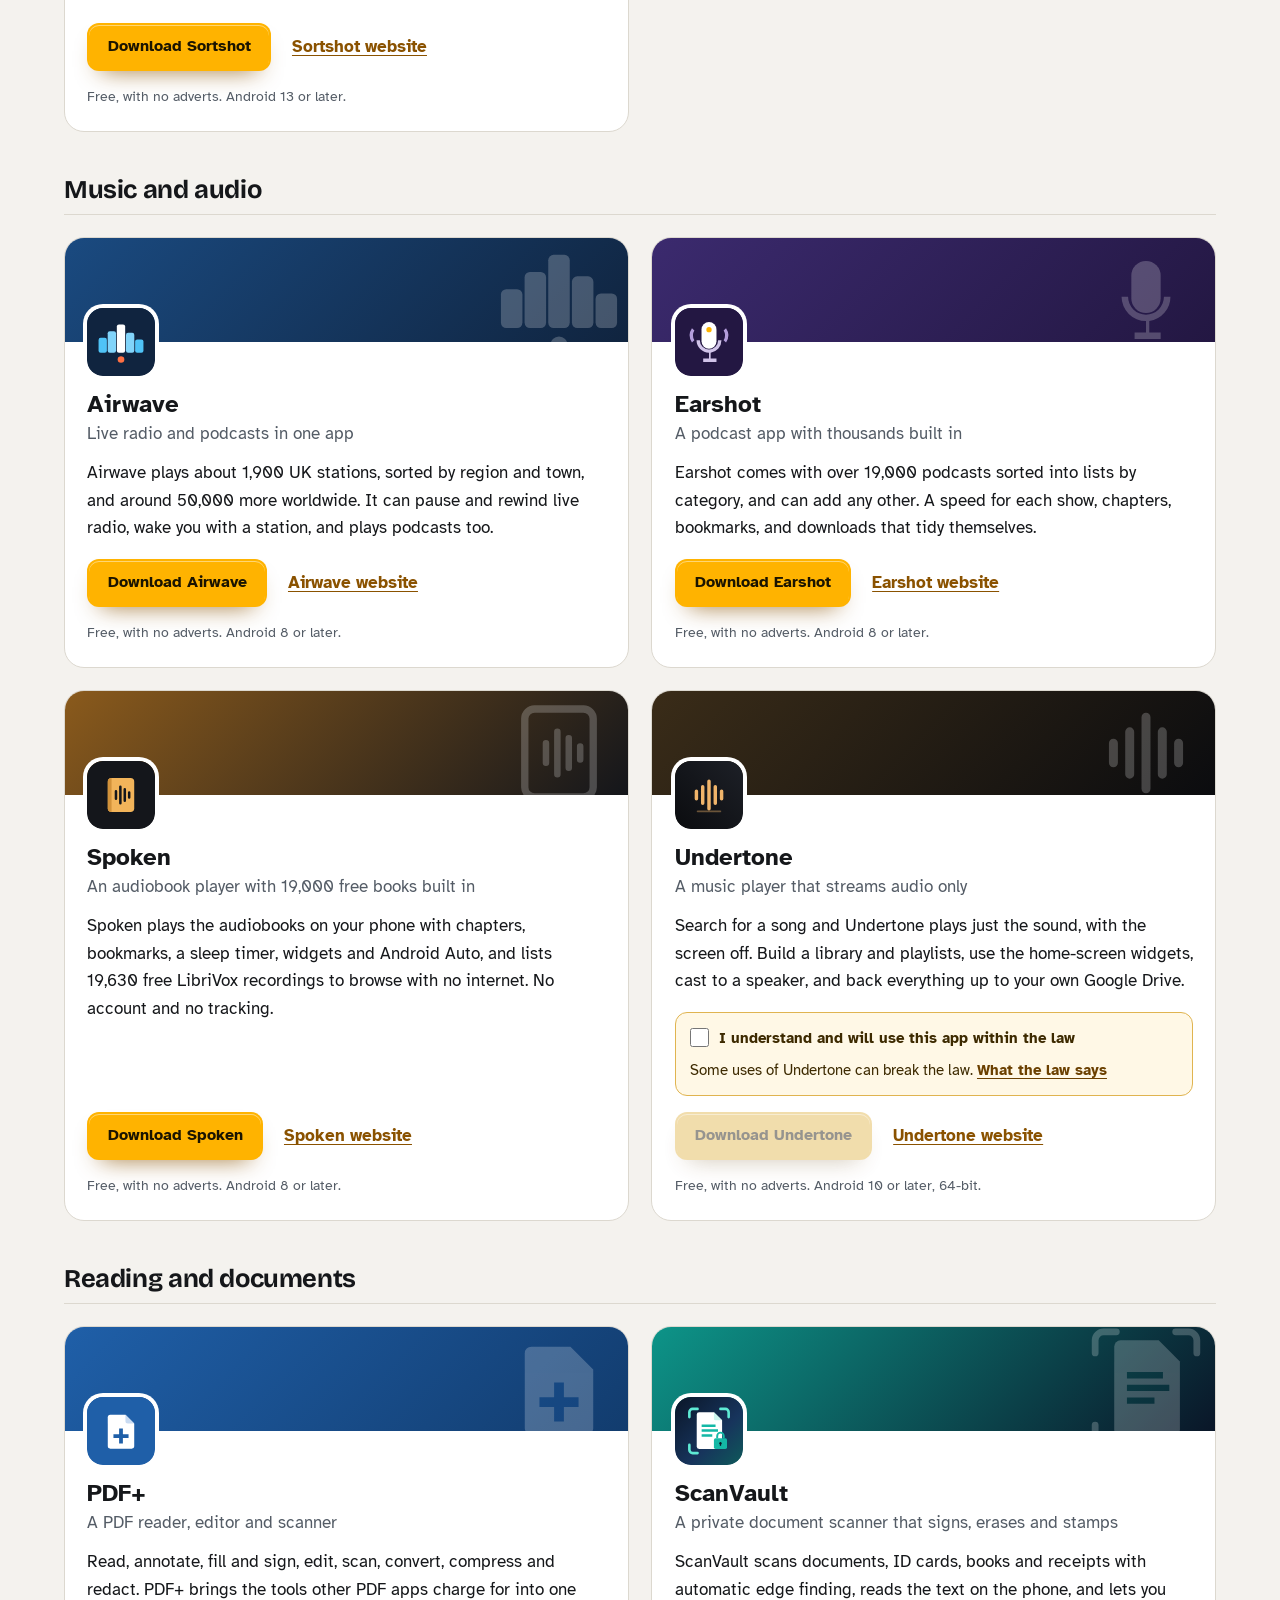
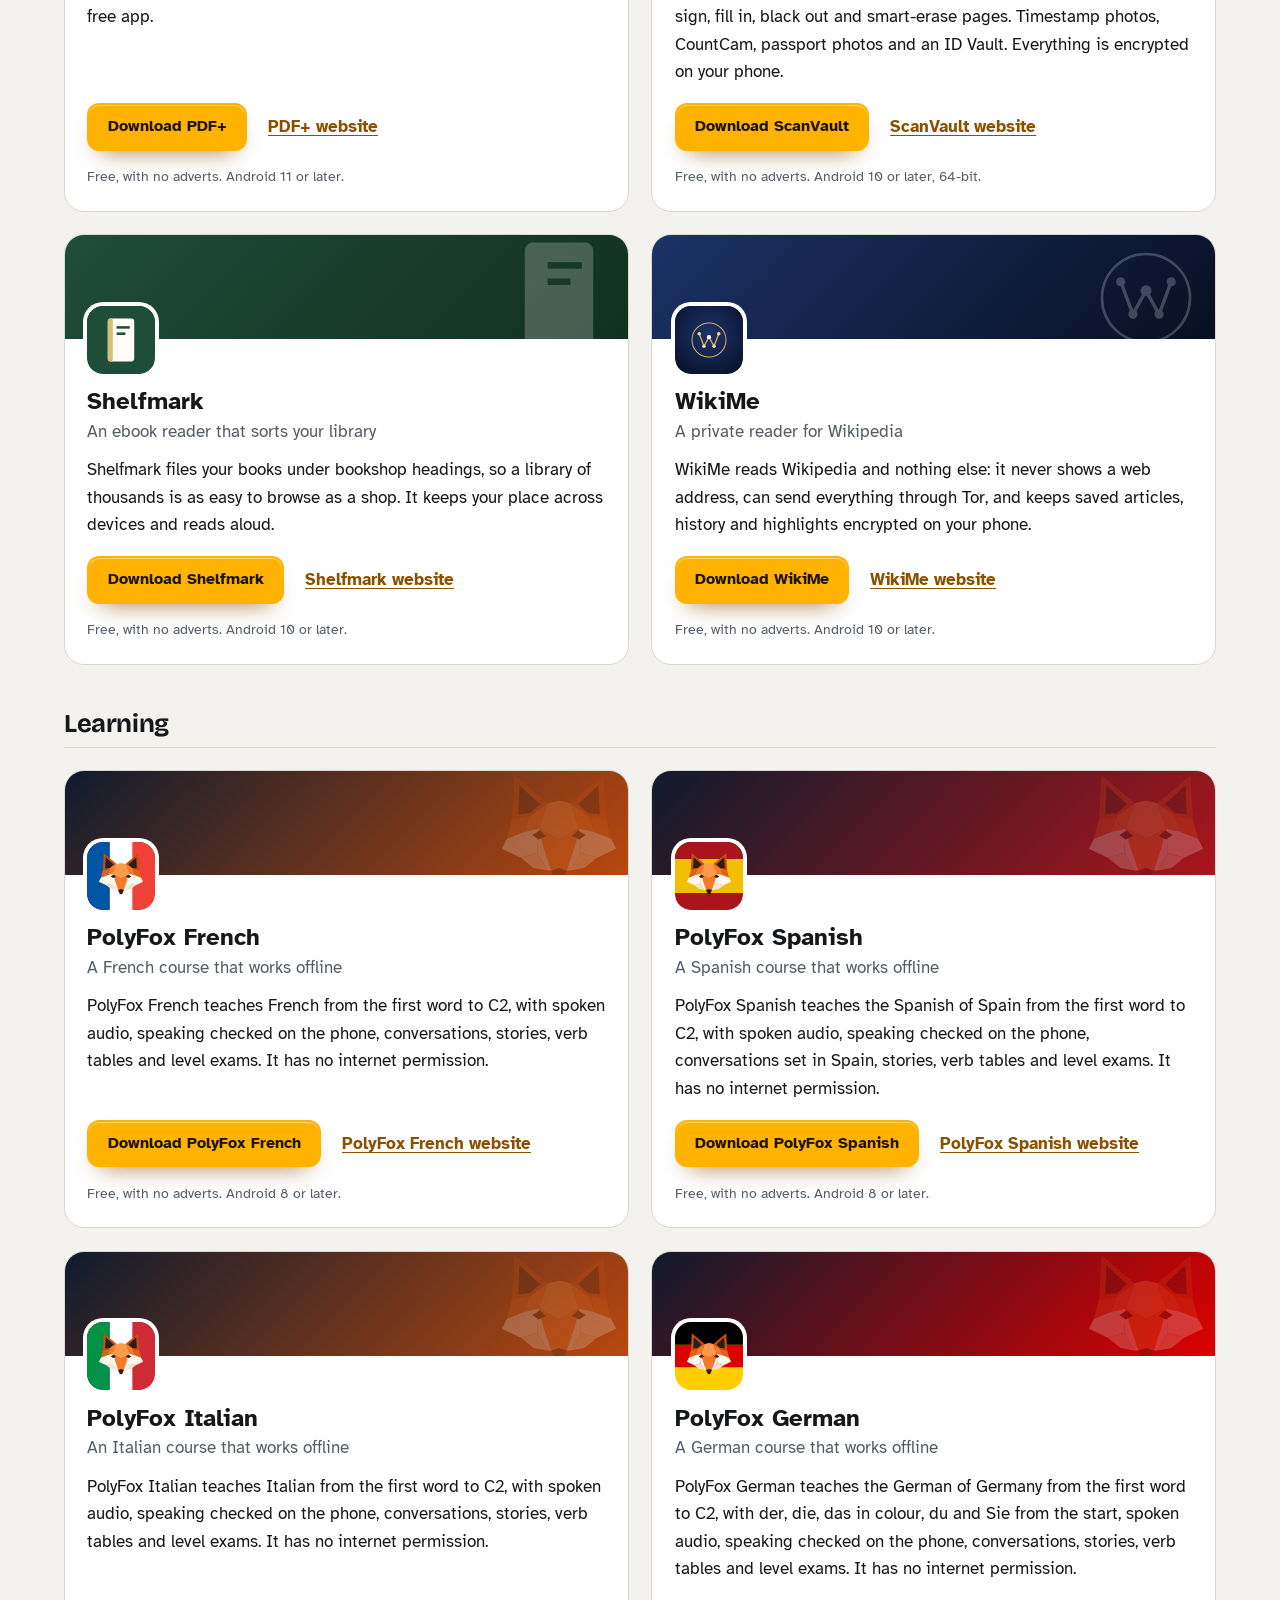
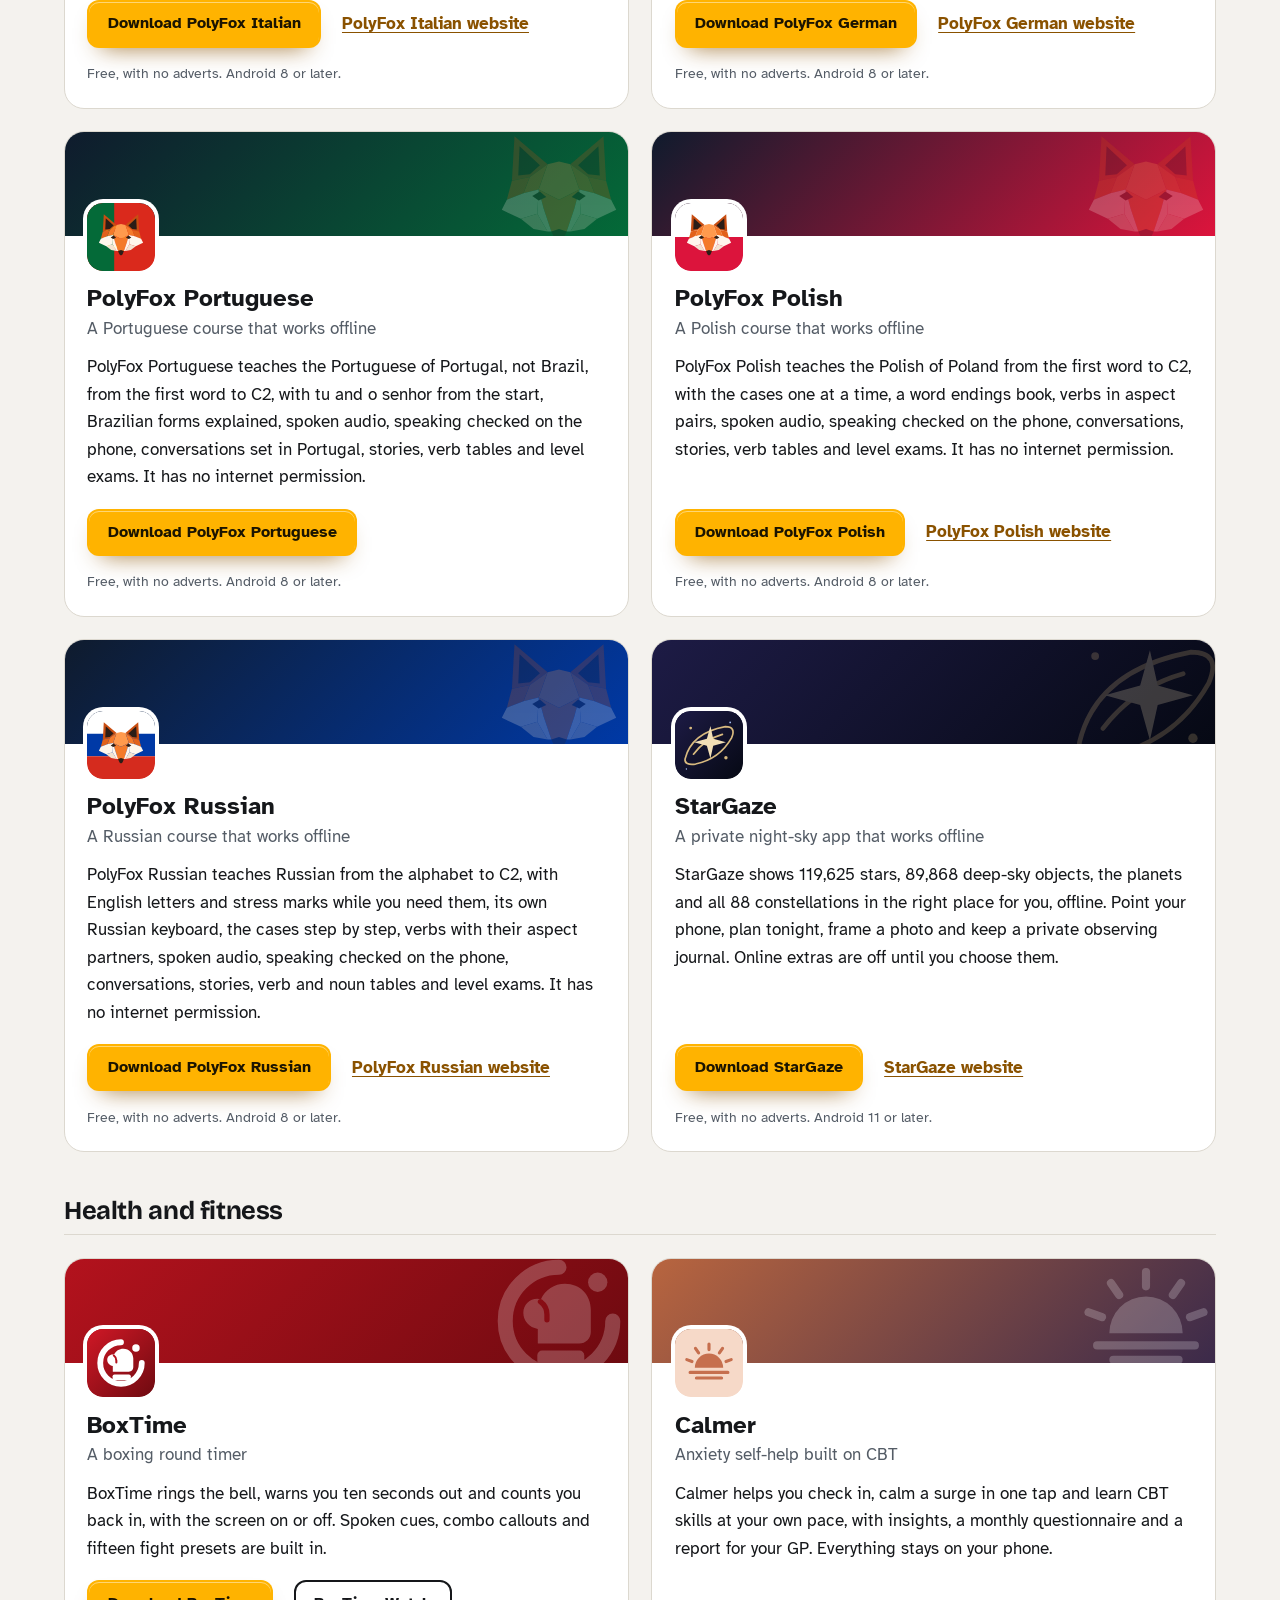
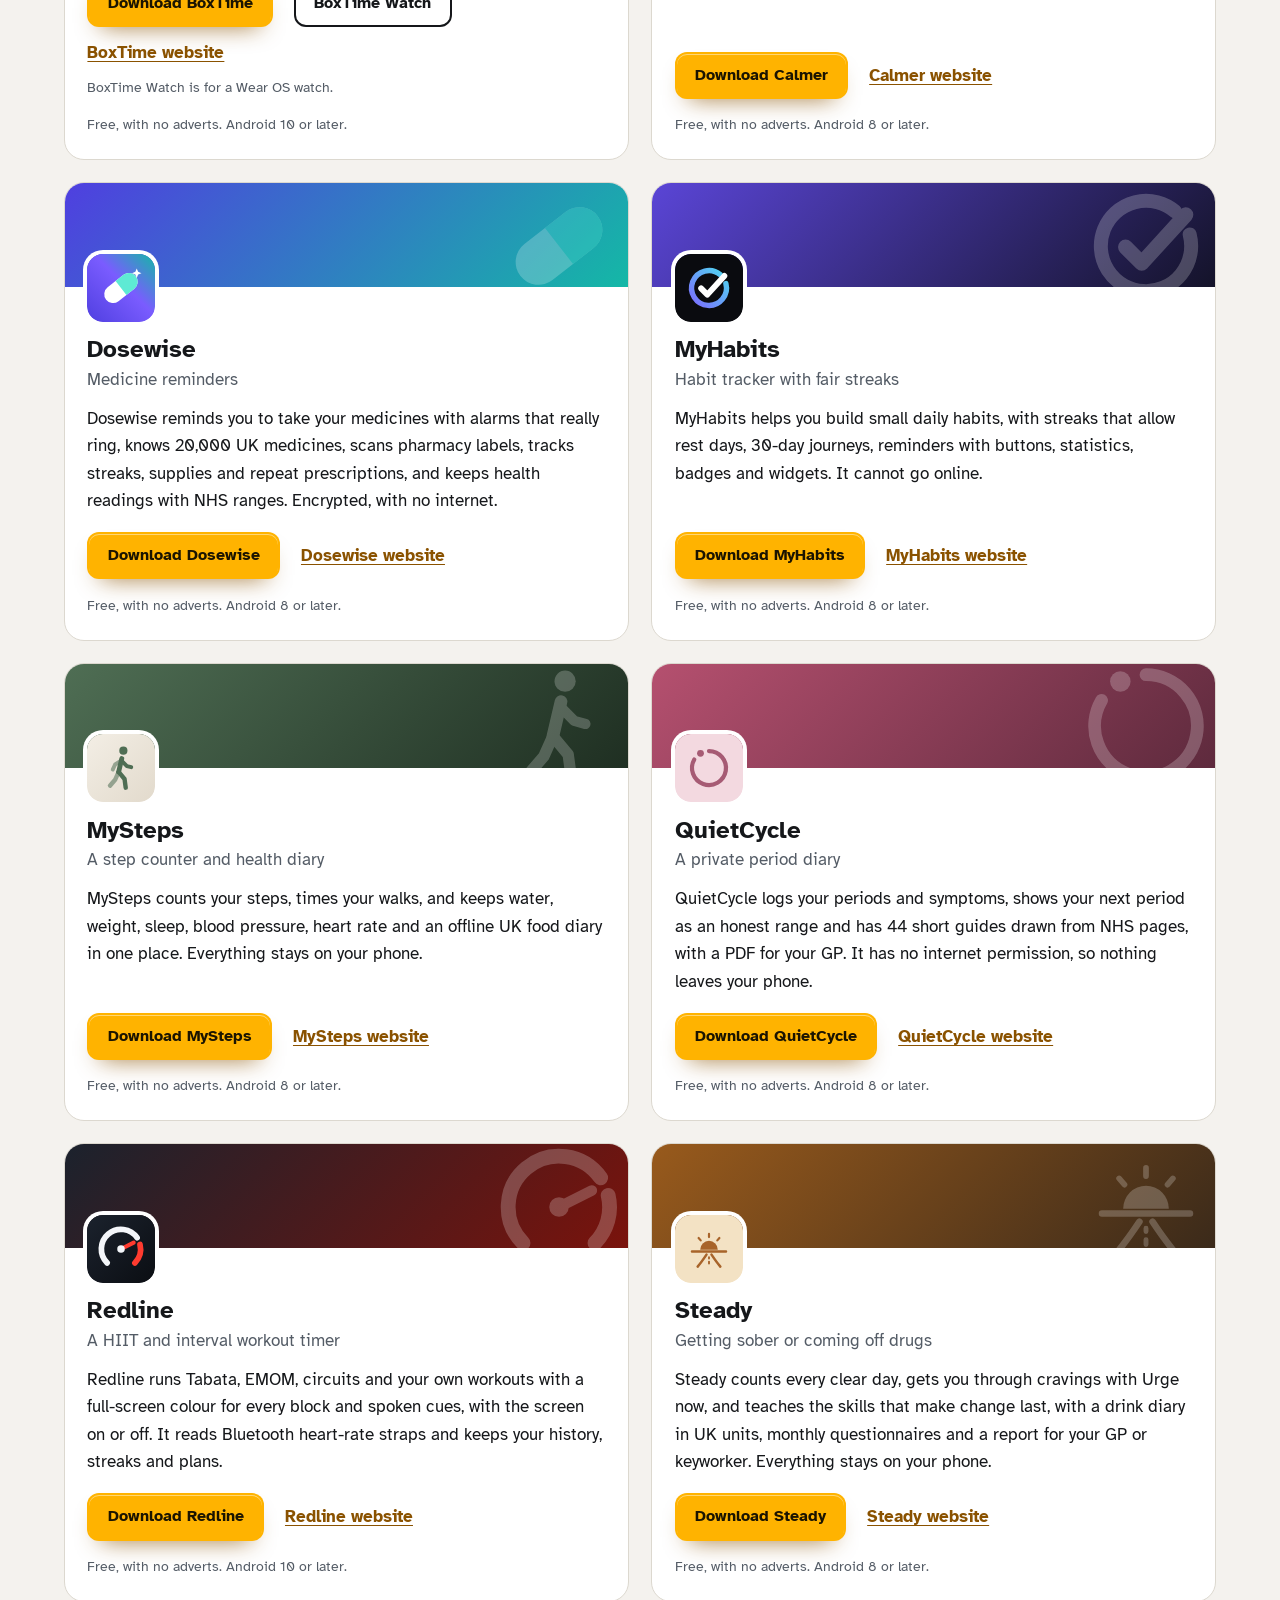
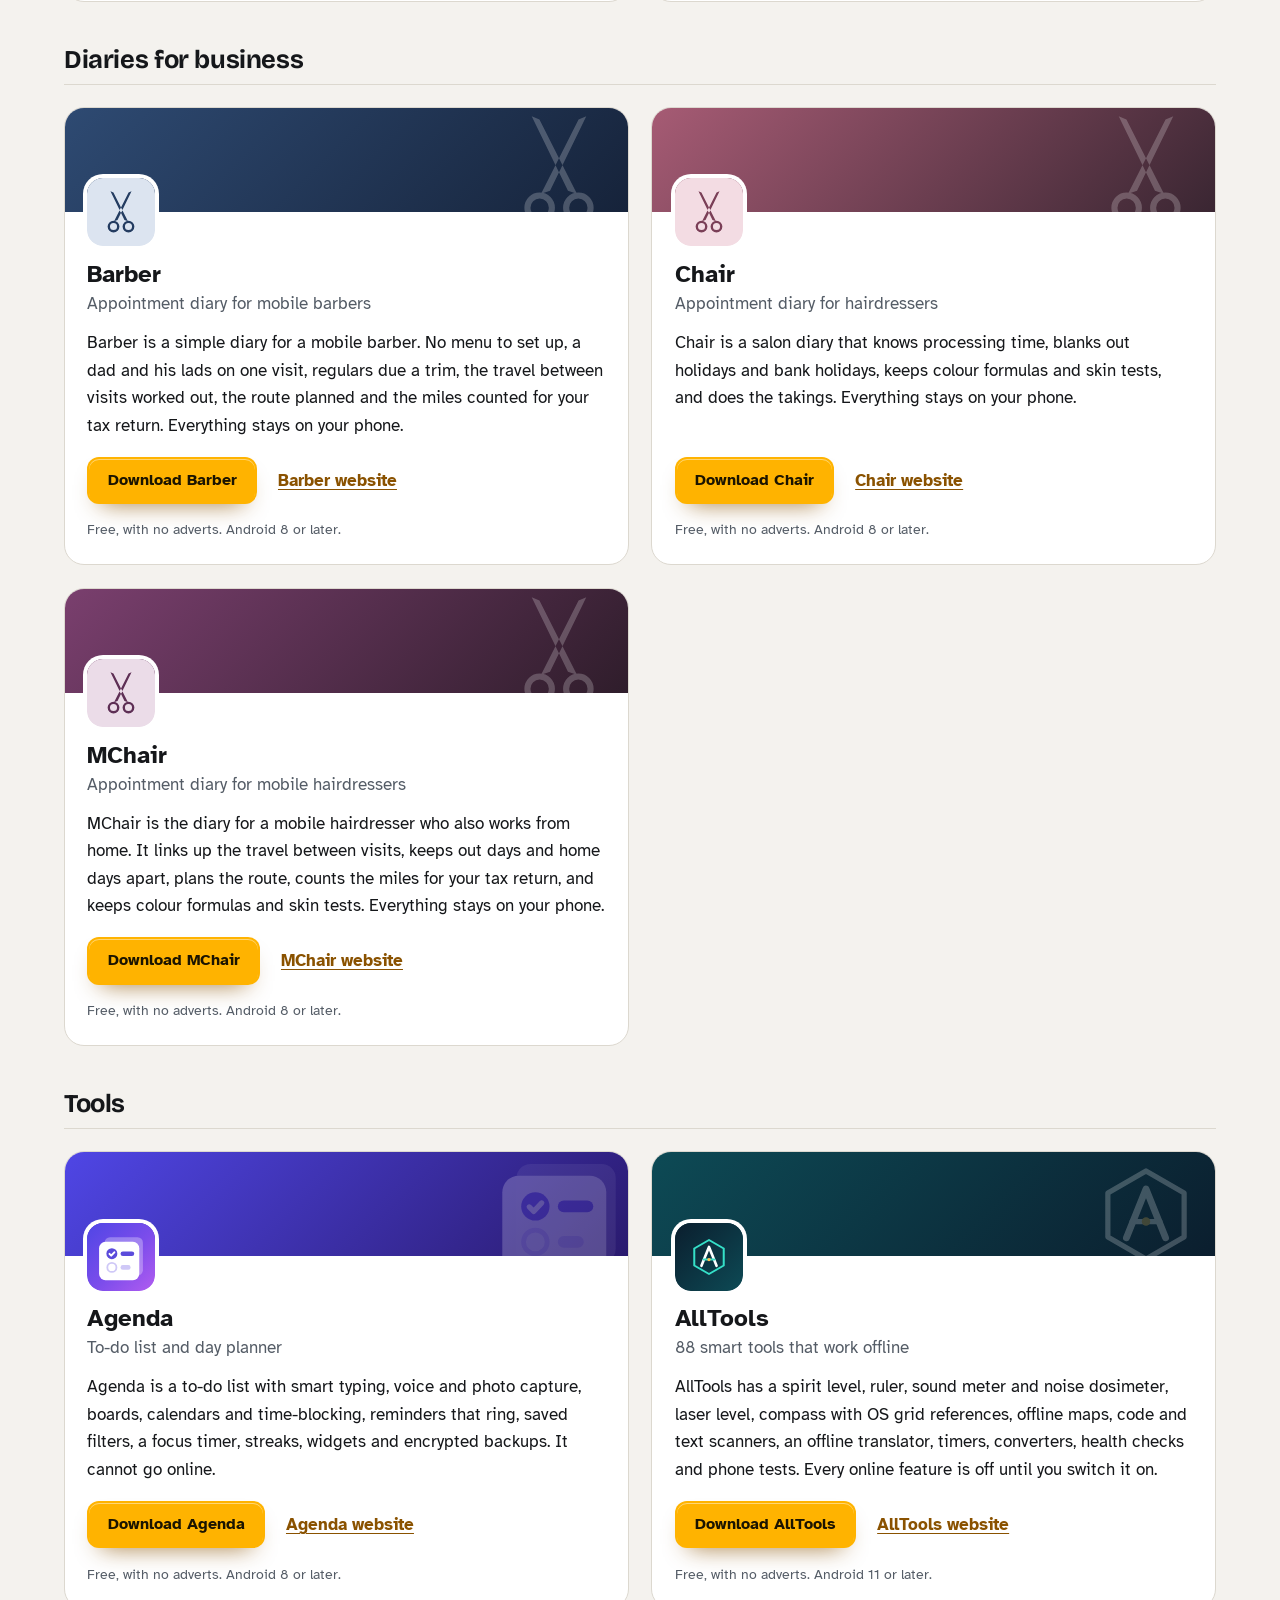
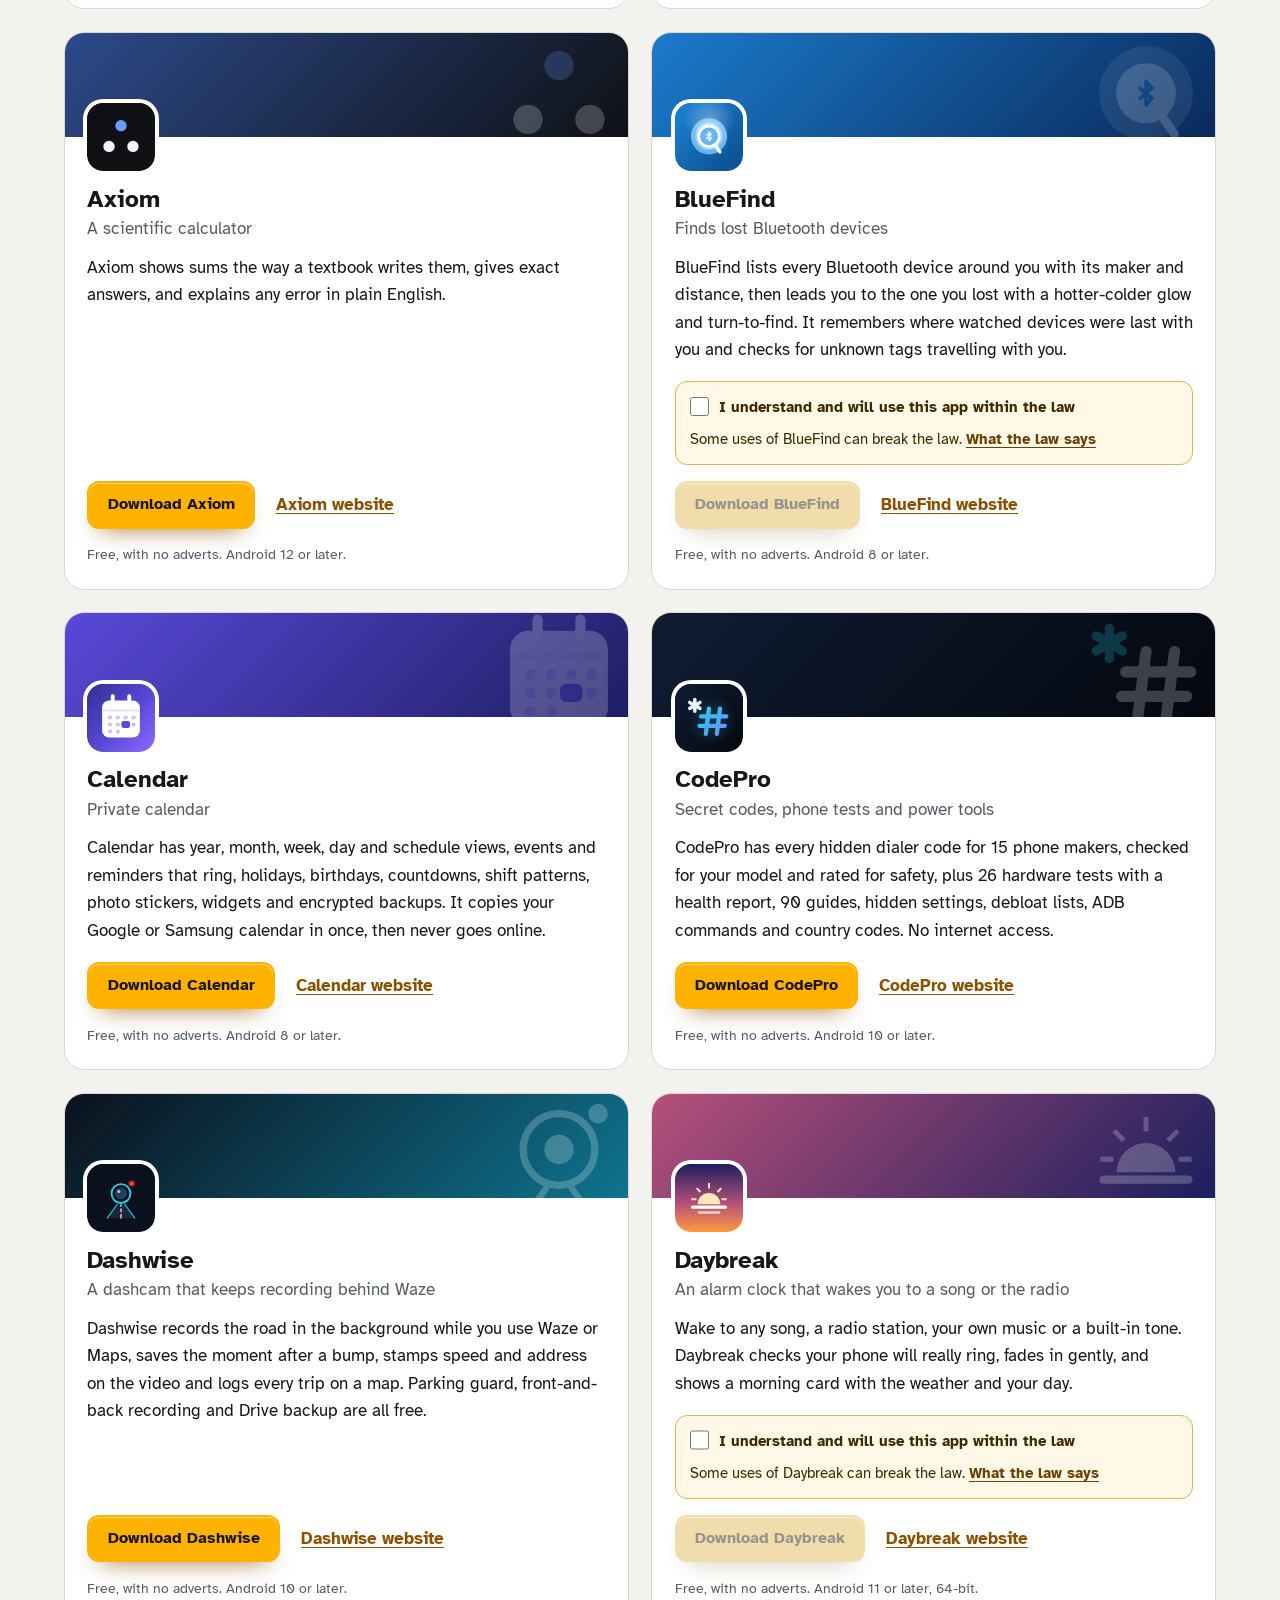
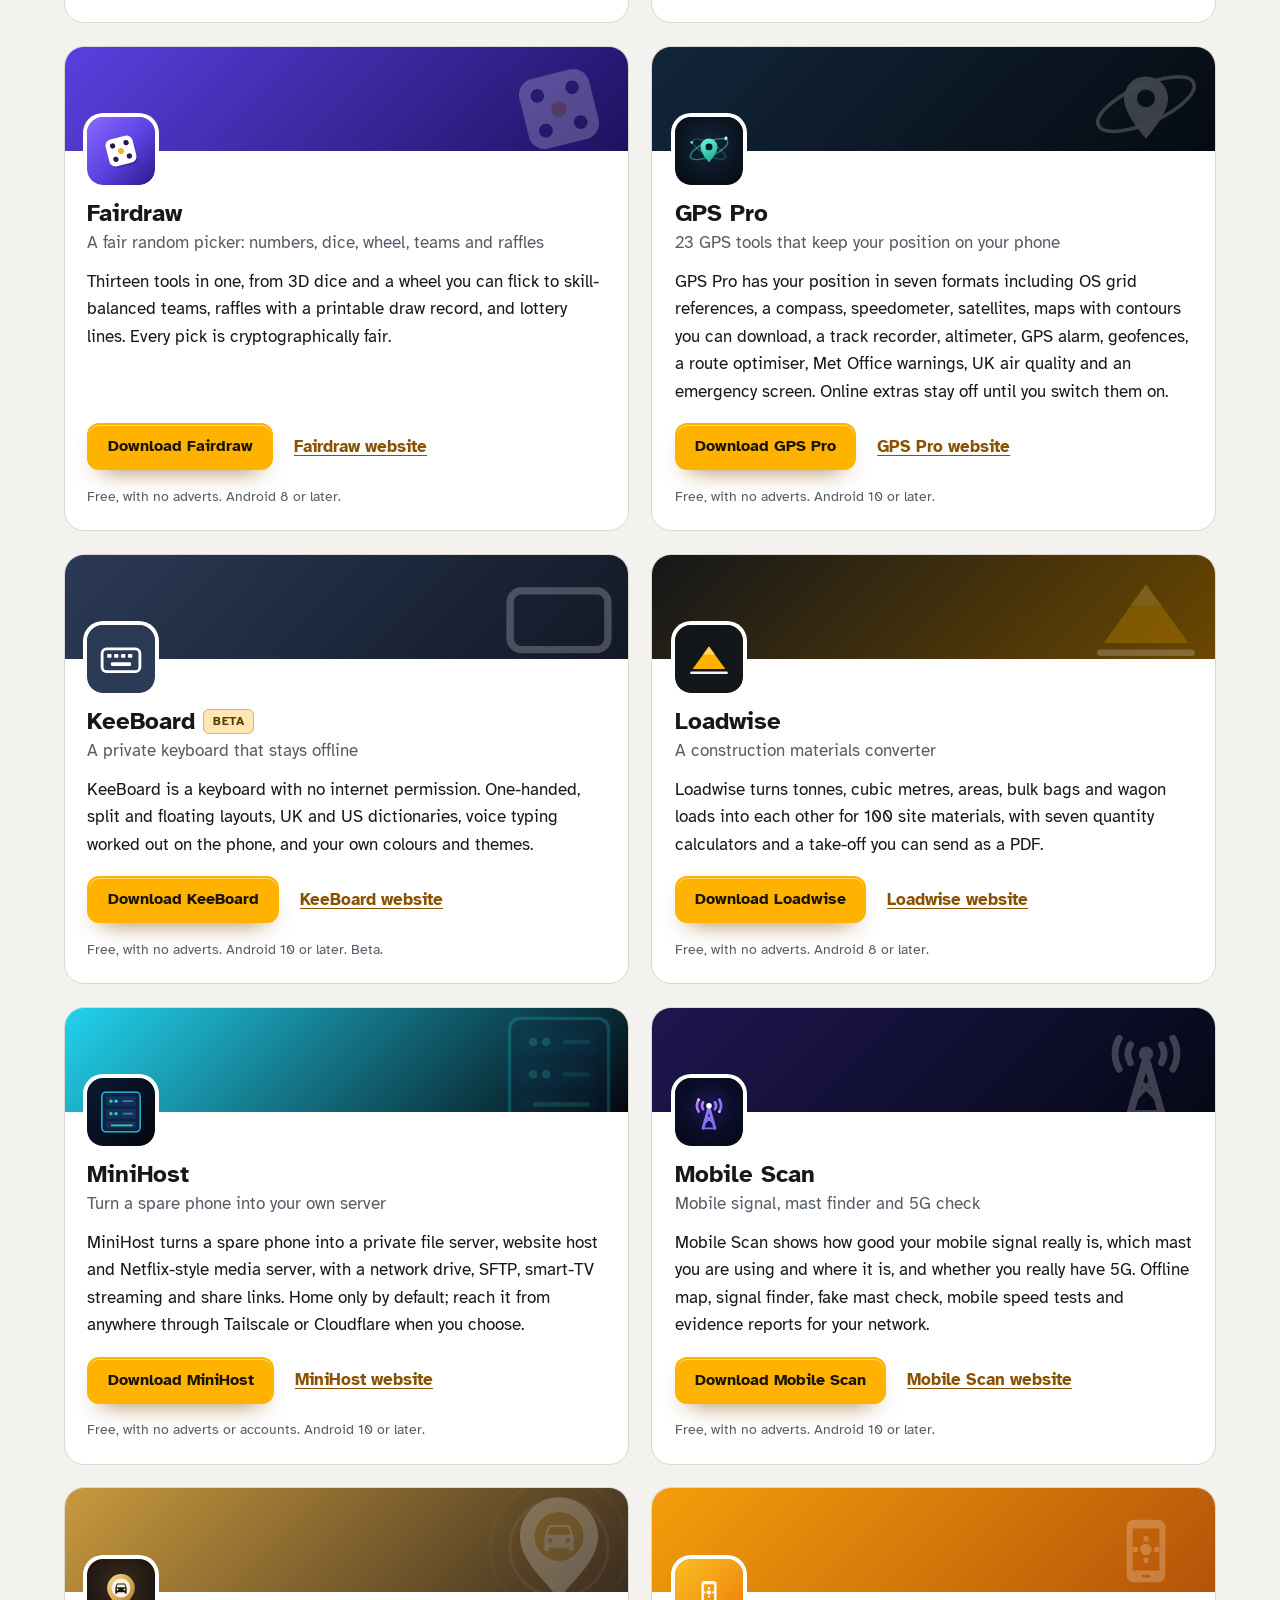
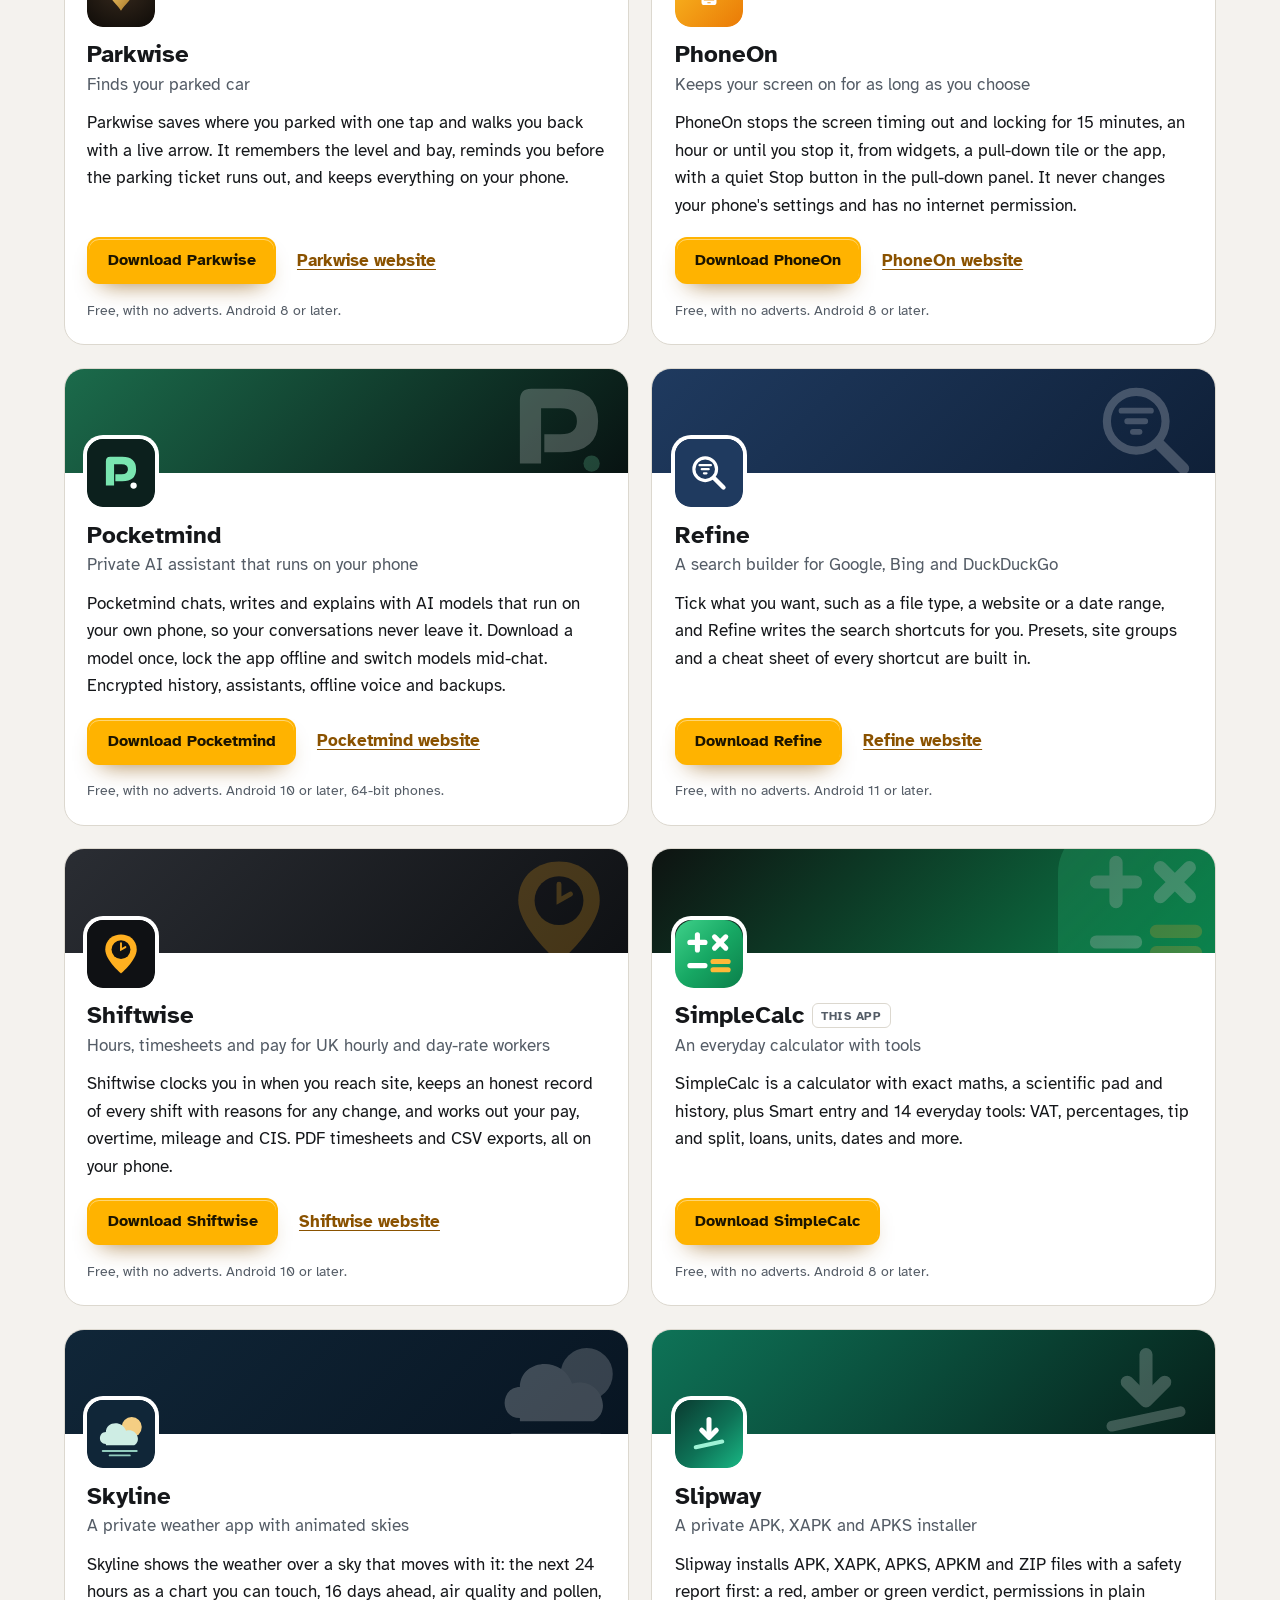
==== commit 6b02e7cd: "More apps: add AllTools" ====
--- a/more-apps.html
+++ b/more-apps.html
@@ -4,7 +4,7 @@
 <meta charset="utf-8">
 <meta name="viewport" content="width=device-width, initial-scale=1">
 <title>More apps from the maker of SimpleCalc</title>
-<meta name="description" content="All 93 free Android apps from the maker of SimpleCalc, in one list by category, each with its download and a link to its website.">
+<meta name="description" content="All 94 free Android apps from the maker of SimpleCalc, in one list by category, each with its download and a link to its website.">
 <meta name="author" content="Jonathan Jackson">
 <link rel="canonical" href="https://customgpter.github.io/simplecalc/more-apps.html">
 <meta name="theme-color" content="#f3f6f4" media="(prefers-color-scheme: light)">
@@ -12,7 +12,7 @@
 <meta property="og:type" content="website">
 <meta property="og:site_name" content="SimpleCalc">
 <meta property="og:title" content="More apps from the maker of SimpleCalc">
-<meta property="og:description" content="All 93 free Android apps from the maker of SimpleCalc, in one list by category, each with its download and a link to its website.">
+<meta property="og:description" content="All 94 free Android apps from the maker of SimpleCalc, in one list by category, each with its download and a link to its website.">
 <meta property="og:url" content="https://customgpter.github.io/simplecalc/more-apps.html">
 <meta property="og:image" content="https://customgpter.github.io/simplecalc/assets/og.png">
 <meta property="og:image:width" content="1200">
@@ -85,7 +85,7 @@
 <li class="mapp" style="--b:#7a3f6e;--b2:#2f1d2b"><div class="mapp-cover" aria-hidden="true"><svg viewBox="0 0 108 108"><g transform="translate(54 54) scale(1.25) translate(-54 -52)"><path fill="#fff" fill-rule="evenodd" d="M37 70.5a7.5 7.5 0 1 0 15 0a7.5 7.5 0 1 0-15 0zM40 70.5a4.5 4.5 0 1 0 9 0a4.5 4.5 0 1 0-9 0zM56 70.5a7.5 7.5 0 1 0 15 0a7.5 7.5 0 1 0-15 0zM59 70.5a4.5 4.5 0 1 0 9 0a4.5 4.5 0 1 0-9 0z"/><path fill="#fff" d="M45.2 63.6 49.6 62.2 67.4 25.6 63.6 27.2zM62.8 63.6 58.4 62.2 40.6 25.6 44.4 27.2z"/><circle cx="54" cy="49.8" r="1.8" fill="none"/></g></svg></div><div class="mapp-body"><svg class="mapp-icon" viewBox="0 0 108 108" aria-hidden="true"><rect width="108" height="108" rx="24" fill="#EBDCE8"/><g transform="translate(54 54) scale(1.25) translate(-54 -52)"><path fill="#5E2F55" fill-rule="evenodd" d="M37 70.5a7.5 7.5 0 1 0 15 0a7.5 7.5 0 1 0-15 0zM40 70.5a4.5 4.5 0 1 0 9 0a4.5 4.5 0 1 0-9 0zM56 70.5a7.5 7.5 0 1 0 15 0a7.5 7.5 0 1 0-15 0zM59 70.5a4.5 4.5 0 1 0 9 0a4.5 4.5 0 1 0-9 0z"/><path fill="#5E2F55" d="M45.2 63.6 49.6 62.2 67.4 25.6 63.6 27.2zM62.8 63.6 58.4 62.2 40.6 25.6 44.4 27.2z"/><circle cx="54" cy="49.8" r="1.8" fill="#EBDCE8"/></g></svg><h3>MChair</h3><p class="mapp-kind">Appointment diary for mobile hairdressers</p><p class="mapp-say">MChair is the diary for a mobile hairdresser who also works from home. It links up the travel between visits, keeps out days and home days apart, plans the route, counts the miles for your tax return, and keeps colour formulas and skin tests. Everything stays on your phone.</p><p class="mapp-go"><a class="button" href="https://github.com/CustomGPTer/mchair/releases/latest/download/MChair.apk">Download MChair</a><a class="mapp-site" href="https://customgpter.github.io/mchair/">MChair website</a></p><p class="mapp-needs">Free, with no adverts. Android 8 or later.</p></div></li></ul></div>
 <div class="mapps-group" role="group" aria-labelledby="apps-tools"><h2 class="mapps-cat" id="apps-tools">Tools</h2>
 <ul class="mapps"><li class="mapp" style="--b:#4f46e5;--b2:#2a1a6e"><div class="mapp-cover" aria-hidden="true"><svg viewBox="0 0 108 108"><g transform="translate(54 56) scale(1.45) translate(-52 -56)"><rect x="34" y="33" width="42" height="42" rx="6" fill="#fff" fill-opacity=".3"/><rect x="28" y="38" width="44" height="42" rx="7" fill="#fff" fill-opacity=".95"/><circle cx="42" cy="51" r="6" fill="#5b4bdb"/><path d="M39.4 51.2l1.9 1.9 3.4-3.6" stroke="#fff" stroke-width="2.2" fill="none" stroke-linecap="round" stroke-linejoin="round"/><rect x="51.5" y="48.5" width="15" height="5" rx="2.5" fill="#5b4bdb"/><circle cx="42" cy="66" r="5" fill="none" stroke="#cfc8f7" stroke-width="2"/><rect x="51.5" y="63.5" width="11" height="5" rx="2.5" fill="#cfc8f7"/></g></svg></div><div class="mapp-body"><svg class="mapp-icon" viewBox="0 0 108 108" aria-hidden="true"><defs><linearGradient id="i-agenda-agi" x1="0" y1="0" x2="1" y2="1"><stop offset="0" stop-color="#4f46e5"/><stop offset=".55" stop-color="#7c4deb"/><stop offset="1" stop-color="#b15cf0"/></linearGradient></defs><rect width="108" height="108" rx="24" fill="url(#i-agenda-agi)"/><g transform="translate(54 56) scale(1.45) translate(-52 -56)"><rect x="34" y="33" width="42" height="42" rx="6" fill="#fff" fill-opacity=".3"/><rect x="28" y="38" width="44" height="42" rx="7" fill="#fff"/><circle cx="42" cy="51" r="6" fill="#5b4bdb"/><path d="M39.4 51.2l1.9 1.9 3.4-3.6" stroke="#fff" stroke-width="2.2" fill="none" stroke-linecap="round" stroke-linejoin="round"/><rect x="51.5" y="48.5" width="15" height="5" rx="2.5" fill="#5b4bdb"/><circle cx="42" cy="66" r="5" fill="none" stroke="#cfc8f7" stroke-width="2"/><rect x="51.5" y="63.5" width="11" height="5" rx="2.5" fill="#cfc8f7"/></g></svg><h3>Agenda</h3><p class="mapp-kind">To-do list and day planner</p><p class="mapp-say">Agenda is a to-do list with smart typing, voice and photo capture, boards, calendars and time-blocking, reminders that ring, saved filters, a focus timer, streaks, widgets and encrypted backups. It cannot go online.</p><p class="mapp-go"><a class="button" href="https://github.com/CustomGPTer/agenda/releases/latest/download/Agenda.apk">Download Agenda</a><a class="mapp-site" href="https://customgpter.github.io/agenda/">Agenda website</a></p><p class="mapp-needs">Free, with no adverts. Android 8 or later.</p></div></li>
-<li class="mapp" style="--b:#2c4a8a;--b2:#0f1115"><div class="mapp-cover" aria-hidden="true"><svg viewBox="0 0 108 108"><circle cx="54" cy="36" r="9" fill="#6c9bff"/><circle cx="35" cy="69" r="9" fill="#f3f5f8"/><circle cx="73" cy="69" r="9" fill="#f3f5f8"/></svg></div><div class="mapp-body"><svg class="mapp-icon" viewBox="0 0 108 108" aria-hidden="true"><rect width="108" height="108" rx="24" fill="#0f1115"/><circle cx="54" cy="36" r="9" fill="#6c9bff"/><circle cx="35" cy="69" r="9" fill="#f3f5f8"/><circle cx="73" cy="69" r="9" fill="#f3f5f8"/></svg><h3>Axiom</h3><p class="mapp-kind">A scientific calculator</p><p class="mapp-say">Axiom shows sums the way a textbook writes them, gives exact answers, and explains any error in plain English.</p><p class="mapp-go"><a class="button" href="https://github.com/CustomGPTer/axiom/releases/latest/download/Axiom.apk">Download Axiom</a><a class="mapp-site" href="https://customgpter.github.io/axiom/">Axiom website</a></p><p class="mapp-needs">Free, with no adverts. Android 12 or later.</p></div></li>
+<li class="mapp" style="--b:#0d4a55;--b2:#0b1e2e"><div class="mapp-cover" aria-hidden="true"><svg viewBox="0 0 108 108"><path d="M54 27L77.4 40.5L77.4 67.5L54 81L30.6 67.5L30.6 40.5Z" stroke="#fff" stroke-width="3.2" stroke-linejoin="round" fill="none"/><path d="M42 68L54 38L66 68" stroke="#fff" stroke-width="4.2" stroke-linecap="round" stroke-linejoin="round" fill="none"/><path d="M45.5 58L62.5 58" stroke="#fff" stroke-width="3.2" stroke-linecap="round"/><circle cx="54" cy="58" r="2.6" fill="#ffc24b"/></svg></div><div class="mapp-body"><svg class="mapp-icon" viewBox="0 0 108 108" aria-hidden="true"><defs><linearGradient id="i-alltools-atbg" x1="0" y1="0" x2="1" y2="1"><stop offset="0" stop-color="#0b1e2e"/><stop offset="1" stop-color="#0d4a55"/></linearGradient></defs><rect width="108" height="108" rx="24" fill="url(#i-alltools-atbg)"/><path d="M54 27L77.4 40.5L77.4 67.5L54 81L30.6 67.5L30.6 40.5Z" stroke="#35e0c8" stroke-width="3.2" stroke-linejoin="round" fill="none"/><path d="M42 68L54 38L66 68" stroke="#fff" stroke-width="4.2" stroke-linecap="round" stroke-linejoin="round" fill="none"/><path d="M45.5 58L62.5 58" stroke="#35e0c8" stroke-width="3.2" stroke-linecap="round"/><circle cx="54" cy="58" r="2.6" fill="#ffc24b"/></svg><h3>AllTools</h3><p class="mapp-kind">88 smart tools that work offline</p><p class="mapp-say">AllTools has a spirit level, ruler, sound meter and noise dosimeter, laser level, compass with OS grid references, offline maps, code and text scanners, an offline translator, timers, converters, health checks and phone tests. Every online feature is off until you switch it on.</p><p class="mapp-go"><a class="button" href="https://github.com/CustomGPTer/alltools/releases/latest/download/AllTools.apk">Download AllTools</a><a class="mapp-site" href="https://customgpter.github.io/alltools/">AllTools website</a></p><p class="mapp-needs">Free, with no adverts. Android 11 or later.</p></div></li><li class="mapp" style="--b:#2c4a8a;--b2:#0f1115"><div class="mapp-cover" aria-hidden="true"><svg viewBox="0 0 108 108"><circle cx="54" cy="36" r="9" fill="#6c9bff"/><circle cx="35" cy="69" r="9" fill="#f3f5f8"/><circle cx="73" cy="69" r="9" fill="#f3f5f8"/></svg></div><div class="mapp-body"><svg class="mapp-icon" viewBox="0 0 108 108" aria-hidden="true"><rect width="108" height="108" rx="24" fill="#0f1115"/><circle cx="54" cy="36" r="9" fill="#6c9bff"/><circle cx="35" cy="69" r="9" fill="#f3f5f8"/><circle cx="73" cy="69" r="9" fill="#f3f5f8"/></svg><h3>Axiom</h3><p class="mapp-kind">A scientific calculator</p><p class="mapp-say">Axiom shows sums the way a textbook writes them, gives exact answers, and explains any error in plain English.</p><p class="mapp-go"><a class="button" href="https://github.com/CustomGPTer/axiom/releases/latest/download/Axiom.apk">Download Axiom</a><a class="mapp-site" href="https://customgpter.github.io/axiom/">Axiom website</a></p><p class="mapp-needs">Free, with no adverts. Android 12 or later.</p></div></li>
 <li class="mapp is-gated" style="--b:#1b7bcb;--b2:#0a2a5c"><div class="mapp-cover" aria-hidden="true"><svg viewBox="0 0 108 108"><circle cx="54" cy="52.92" r="28.8" fill="#fff" fill-opacity=".35"/><path d="M63 65.88L71.28 77.76" stroke="#fff" stroke-width="5.4" stroke-linecap="round"/><circle cx="54" cy="52.92" r="18.36" fill="#fff" fill-opacity=".95"/><path d="M50.4 49.75L57.6 56.09L54 60.12L54 45.72L57.6 49.75L50.4 56.09" fill="none" stroke="#1B7BCB" stroke-width="2.2" stroke-linecap="round" stroke-linejoin="round"/></svg></div><div class="mapp-body"><svg class="mapp-icon" viewBox="0 0 108 108" aria-hidden="true"><defs><linearGradient id="i-bluefind-bfa" gradientUnits="userSpaceOnUse" x1="18" y1="18" x2="90" y2="90"><stop offset="0" stop-color="#1B7BCB"/><stop offset="1" stop-color="#0D5596"/></linearGradient><radialGradient id="i-bluefind-bfb" gradientUnits="userSpaceOnUse" cx="54" cy="26" r="40"><stop offset="0" stop-color="#fff" stop-opacity=".33"/><stop offset="1" stop-color="#fff" stop-opacity="0"/></radialGradient><radialGradient id="i-bluefind-bfc" gradientUnits="userSpaceOnUse" cx="54" cy="39.6" r="39.6"><stop offset="0" stop-color="#B7E0FF"/><stop offset=".6" stop-color="#7FC0F5"/><stop offset="1" stop-color="#6AB0EC"/></radialGradient><radialGradient id="i-bluefind-bfd" gradientUnits="userSpaceOnUse" cx="54" cy="52.92" r="14.4"><stop offset="0" stop-color="#79C3FF"/><stop offset="1" stop-color="#5AAEF5"/></radialGradient></defs><rect width="108" height="108" rx="24" fill="url(#i-bluefind-bfa)"/><rect width="108" height="108" rx="24" fill="url(#i-bluefind-bfb)"/><circle cx="54" cy="52.92" r="28.8" fill="url(#i-bluefind-bfc)"/><circle cx="54" cy="52.92" r="21.6" fill="#fff" fill-opacity=".35"/><path d="M63 65.88L71.28 77.76" stroke="#fff" stroke-width="5.4" stroke-linecap="round"/><circle cx="54" cy="52.92" r="18.36" fill="#fff"/><circle cx="54" cy="52.92" r="14.04" fill="url(#i-bluefind-bfd)"/><path d="M50.4 49.75L57.6 56.09L54 60.12L54 45.72L57.6 49.75L50.4 56.09" fill="none" stroke="#fff" stroke-width="1.87" stroke-linecap="round" stroke-linejoin="round"/></svg><h3>BlueFind</h3><p class="mapp-kind">Finds lost Bluetooth devices</p><p class="mapp-say">BlueFind lists every Bluetooth device around you with its maker and distance, then leads you to the one you lost with a hotter-colder glow and turn-to-find. It remembers where watched devices were last with you and checks for unknown tags travelling with you.</p><div class="mapp-law" data-gate><label><input type="checkbox"> I understand and will use this app within the law</label><p>Some uses of BlueFind can break the law. <a href="https://customgpter.github.io/bluefind/terms.html#law">What the law says</a></p><noscript><p>Turn on JavaScript to download, or use the <a href="https://customgpter.github.io/bluefind/">BlueFind website</a>.</p></noscript></div><p class="mapp-go"><a class="button" data-href="https://github.com/CustomGPTer/bluefind/releases/latest/download/BlueFind.apk" aria-disabled="true" role="link" tabindex="-1">Download BlueFind</a><a class="mapp-site" href="https://customgpter.github.io/bluefind/">BlueFind website</a></p><p class="mapp-needs">Free, with no adverts. Android 8 or later.</p></div></li>
 <li class="mapp" style="--b:#5a48d8;--b2:#1d1f63"><div class="mapp-cover" aria-hidden="true"><svg viewBox="0 0 108 108"><g transform="translate(54 55) scale(1.25) translate(-54 -55)"><path d="M39,32 h30 a9,9 0 0 1 9,9 v29 a9,9 0 0 1 -9,9 h-30 a9,9 0 0 1 -9,-9 v-29 a9,9 0 0 1 9,-9 z" fill="#fff" fill-opacity=".95"/><rect x="41" y="24" width="5" height="13" rx="2.5" fill="#fff"/><rect x="62" y="24" width="5" height="13" rx="2.5" fill="#fff"/><rect x="30" y="43.5" width="48" height="2.2" fill="#e3deff"/><g fill="#c9c2f7"><circle cx="40" cy="53.5" r="2.6"/><circle cx="50" cy="53.5" r="2.6"/><circle cx="60" cy="53.5" r="2.6"/><circle cx="70" cy="53.5" r="2.6"/><circle cx="40" cy="62.5" r="2.6"/><circle cx="50" cy="62.5" r="2.6"/><circle cx="70" cy="62.5" r="2.6"/><circle cx="40" cy="71.5" r="2.6"/><circle cx="50" cy="71.5" r="2.6"/></g><rect x="54.5" y="58" width="11" height="9" rx="3" fill="#5a48d8"/></g></svg></div><div class="mapp-body"><svg class="mapp-icon" viewBox="0 0 108 108" aria-hidden="true"><defs><linearGradient id="i-calendar-cli" x1="0" y1="0" x2="1" y2="1"><stop offset="0" stop-color="#2e3192"/><stop offset=".55" stop-color="#5a48d8"/><stop offset="1" stop-color="#8f6bff"/></linearGradient></defs><rect width="108" height="108" rx="24" fill="url(#i-calendar-cli)"/><g transform="translate(54 55) scale(1.25) translate(-54 -55)"><path d="M39,32 h30 a9,9 0 0 1 9,9 v29 a9,9 0 0 1 -9,9 h-30 a9,9 0 0 1 -9,-9 v-29 a9,9 0 0 1 9,-9 z" fill="#fff"/><rect x="41" y="24" width="5" height="13" rx="2.5" fill="#fff"/><rect x="62" y="24" width="5" height="13" rx="2.5" fill="#fff"/><rect x="30" y="43.5" width="48" height="2.2" fill="#e3deff"/><g fill="#c9c2f7"><circle cx="40" cy="53.5" r="2.6"/><circle cx="50" cy="53.5" r="2.6"/><circle cx="60" cy="53.5" r="2.6"/><circle cx="70" cy="53.5" r="2.6"/><circle cx="40" cy="62.5" r="2.6"/><circle cx="50" cy="62.5" r="2.6"/><circle cx="70" cy="62.5" r="2.6"/><circle cx="40" cy="71.5" r="2.6"/><circle cx="50" cy="71.5" r="2.6"/></g><rect x="54.5" y="58" width="11" height="9" rx="3" fill="#5a48d8"/></g></svg><h3>Calendar</h3><p class="mapp-kind">Private calendar</p><p class="mapp-say">Calendar has year, month, week, day and schedule views, events and reminders that ring, holidays, birthdays, countdowns, shift patterns, photo stickers, widgets and encrypted backups. It copies your Google or Samsung calendar in once, then never goes online.</p><p class="mapp-go"><a class="button" href="https://github.com/CustomGPTer/calendar/releases/latest/download/Calendar.apk">Download Calendar</a><a class="mapp-site" href="https://customgpter.github.io/calendar/">Calendar website</a></p><p class="mapp-needs">Free, with no adverts. Android 8 or later.</p></div></li>
 <li class="mapp" style="--b:#0f1c33;--b2:#05080f"><div class="mapp-cover" aria-hidden="true"><svg viewBox="0 0 108 108"><g transform="translate(54 54) scale(1.25) translate(-54 -54)"><path d="M54 42L50 74M68 42L64 74M44 52L76 52M42 64L74 64" fill="none" stroke="#fff" stroke-width="5.5" stroke-linecap="round"/><path d="M36 30.5L36 45.5M29.5 34.25L42.5 41.75M29.5 41.75L42.5 34.25" fill="none" stroke="#22D3EE" stroke-width="4.5" stroke-linecap="round"/></g></svg></div><div class="mapp-body"><svg class="mapp-icon" viewBox="0 0 108 108" aria-hidden="true"><defs><linearGradient id="i-codepro-cpbg" x1="0" y1="0" x2="1" y2="1"><stop offset="0" stop-color="#0F1C33"/><stop offset="1" stop-color="#05080F"/></linearGradient><radialGradient id="i-codepro-cpgl" cx="58" cy="58" r="40" gradientUnits="userSpaceOnUse"><stop offset="0" stop-color="#22D3EE" stop-opacity=".2"/><stop offset="1" stop-color="#22D3EE" stop-opacity="0"/></radialGradient><linearGradient id="i-codepro-cphs" x1="42" y1="42" x2="76" y2="74" gradientUnits="userSpaceOnUse"><stop offset="0" stop-color="#22D3EE"/><stop offset="1" stop-color="#6E8BFF"/></linearGradient></defs><rect width="108" height="108" rx="24" fill="url(#i-codepro-cpbg)"/><circle cx="54" cy="54" r="40" fill="url(#i-codepro-cpgl)"/><g transform="translate(54 54) scale(1.25) translate(-54 -54)"><path d="M54 42L50 74M68 42L64 74M44 52L76 52M42 64L74 64" fill="none" stroke="url(#i-codepro-cphs)" stroke-width="5.5" stroke-linecap="round"/><path d="M36 30.5L36 45.5M29.5 34.25L42.5 41.75M29.5 41.75L42.5 34.25" fill="none" stroke="#EAF2FF" stroke-width="4.5" stroke-linecap="round"/></g></svg><h3>CodePro</h3><p class="mapp-kind">Secret codes, phone tests and power tools</p><p class="mapp-say">CodePro has every hidden dialer code for 15 phone makers, checked for your model and rated for safety, plus 26 hardware tests with a health report, 90 guides, hidden settings, debloat lists, ADB commands and country codes. No internet access.</p><p class="mapp-go"><a class="button" href="https://github.com/CustomGPTer/codepro/releases/latest/download/CodePro.apk">Download CodePro</a><a class="mapp-site" href="https://customgpter.github.io/codepro/">CodePro website</a></p><p class="mapp-needs">Free, with no adverts. Android 10 or later.</p></div></li>
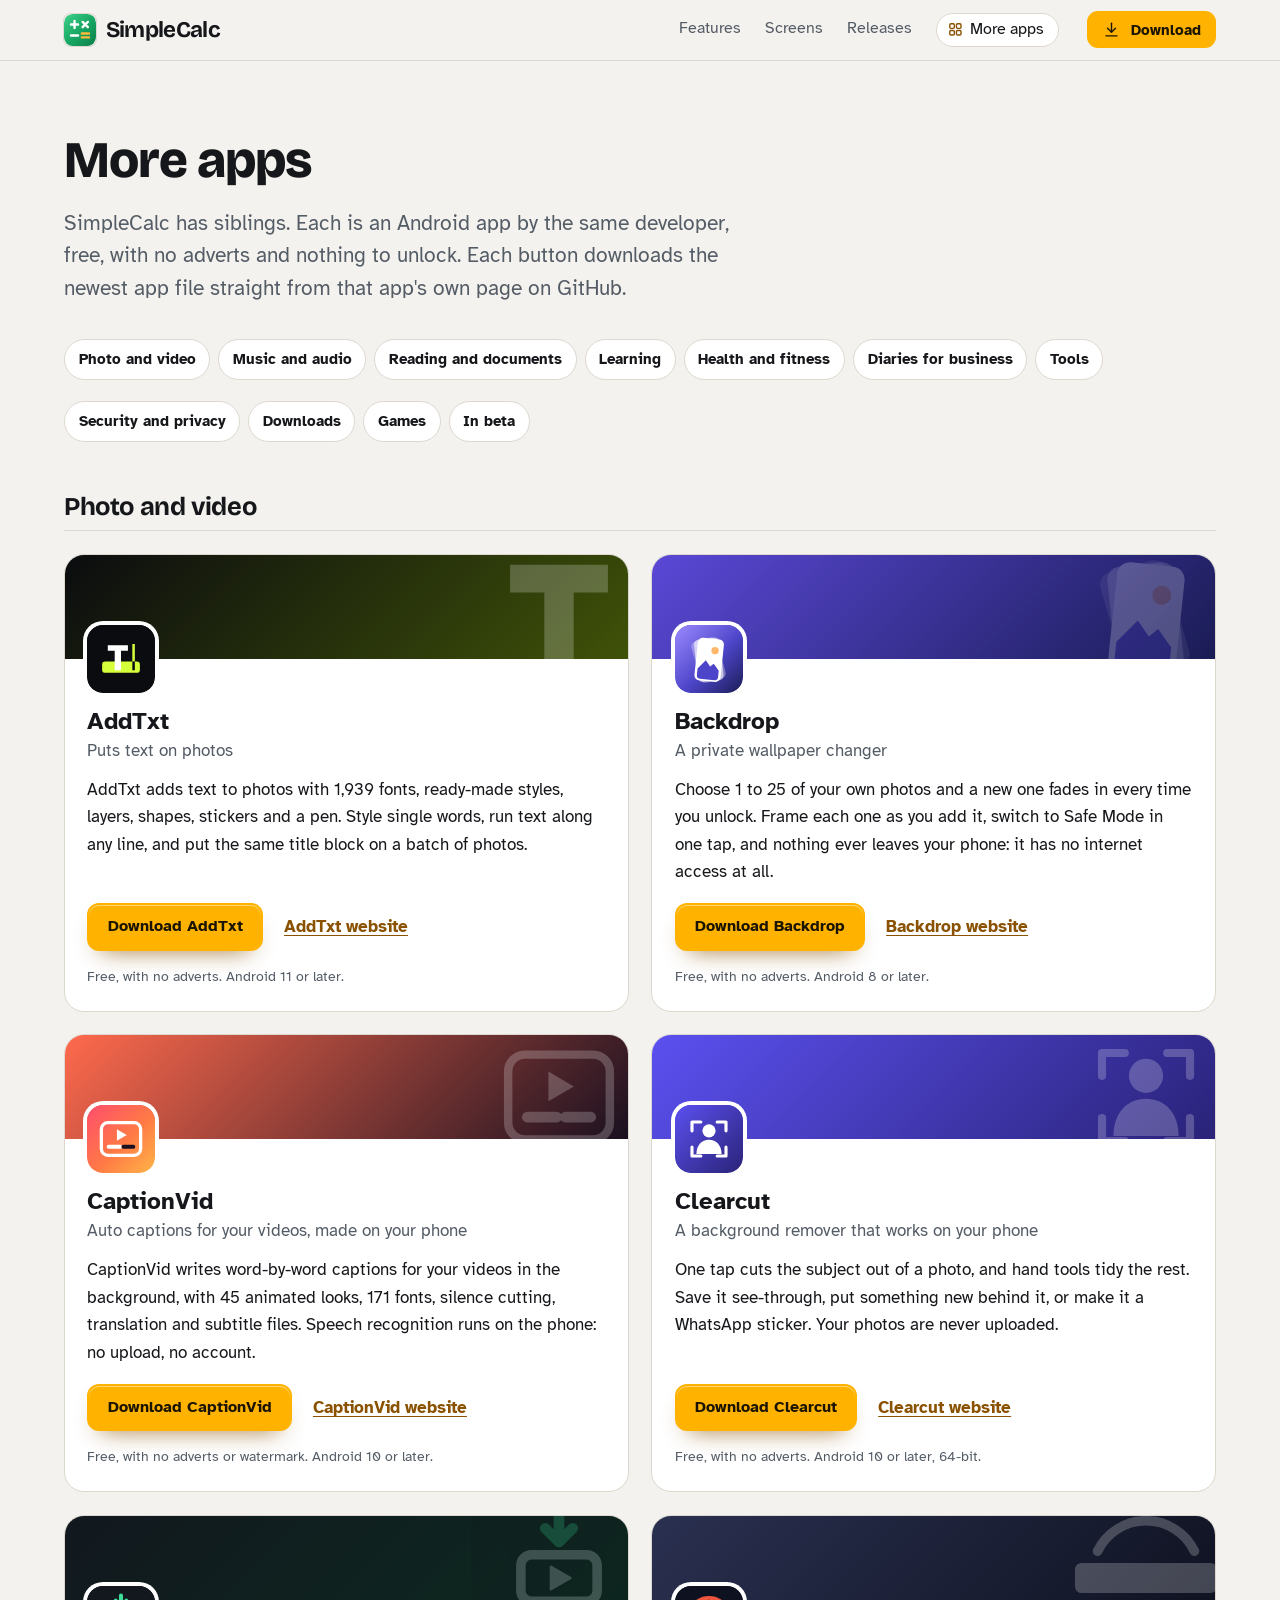
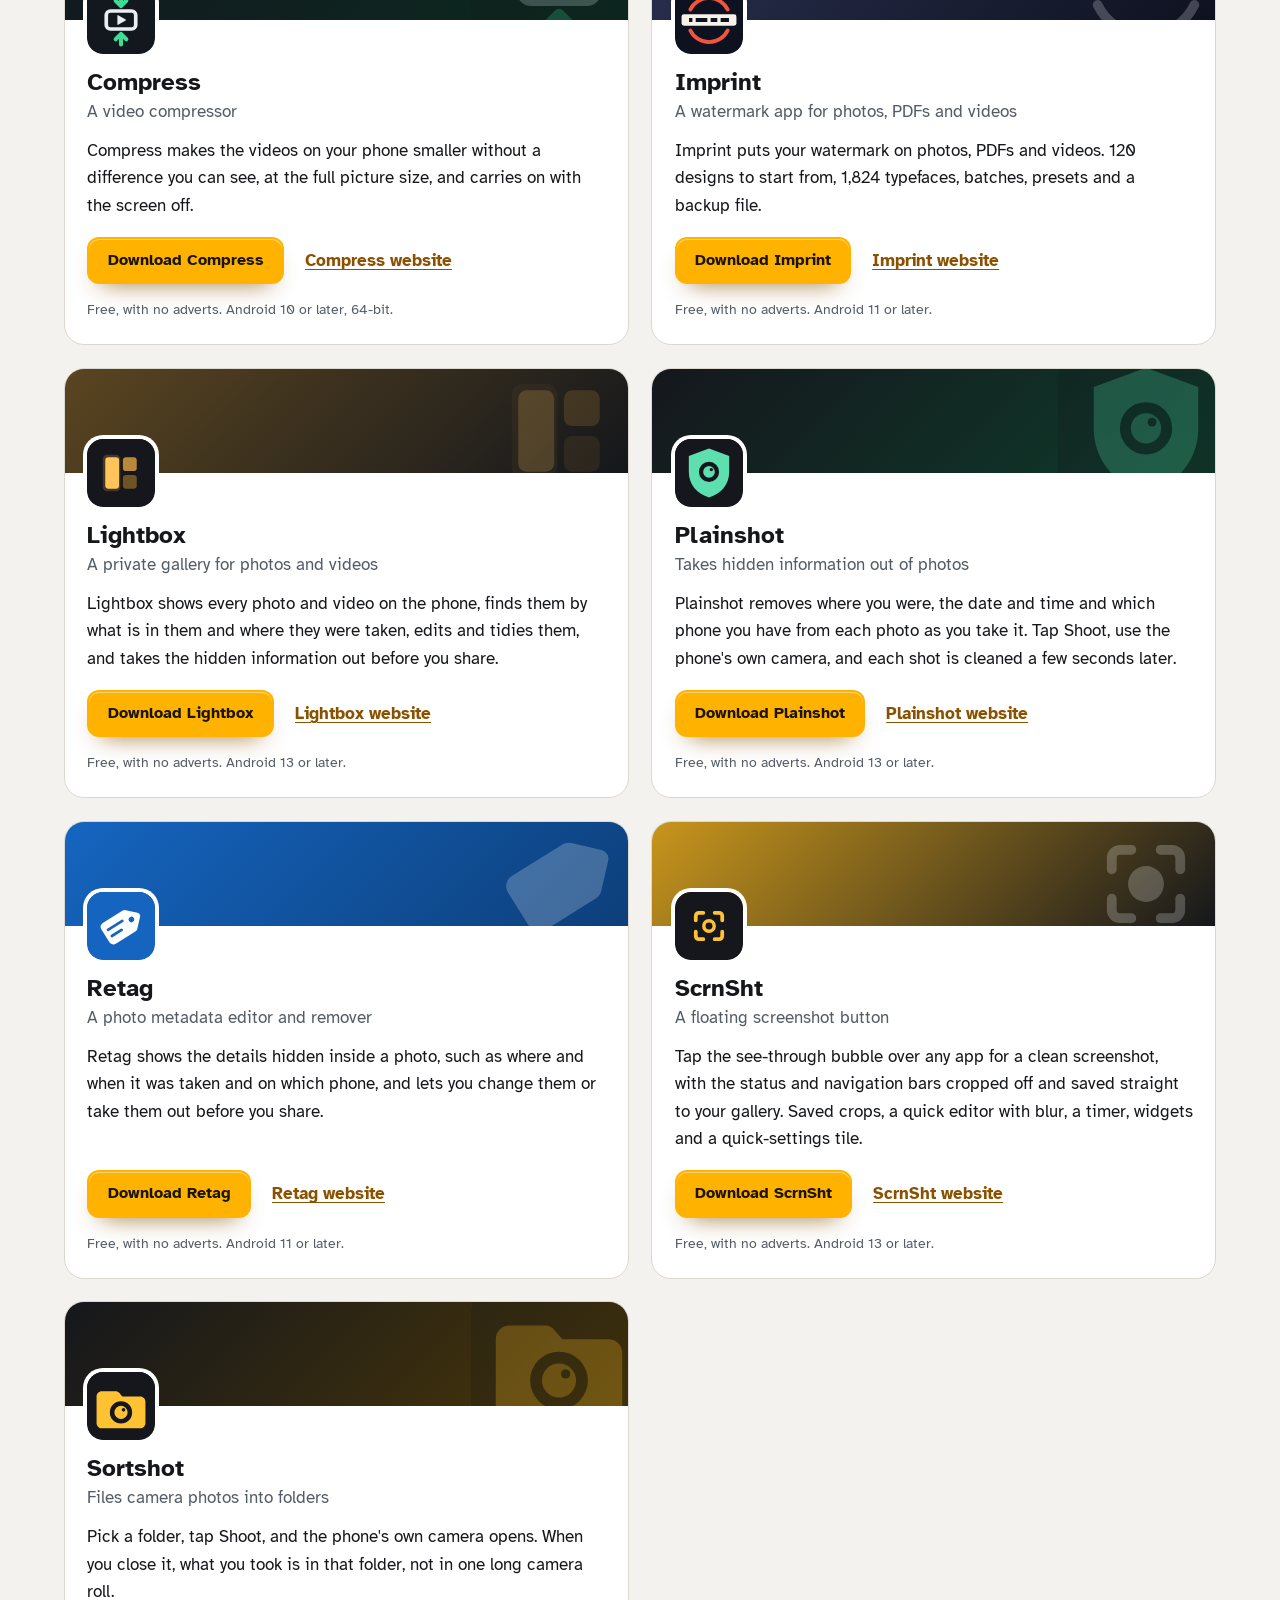
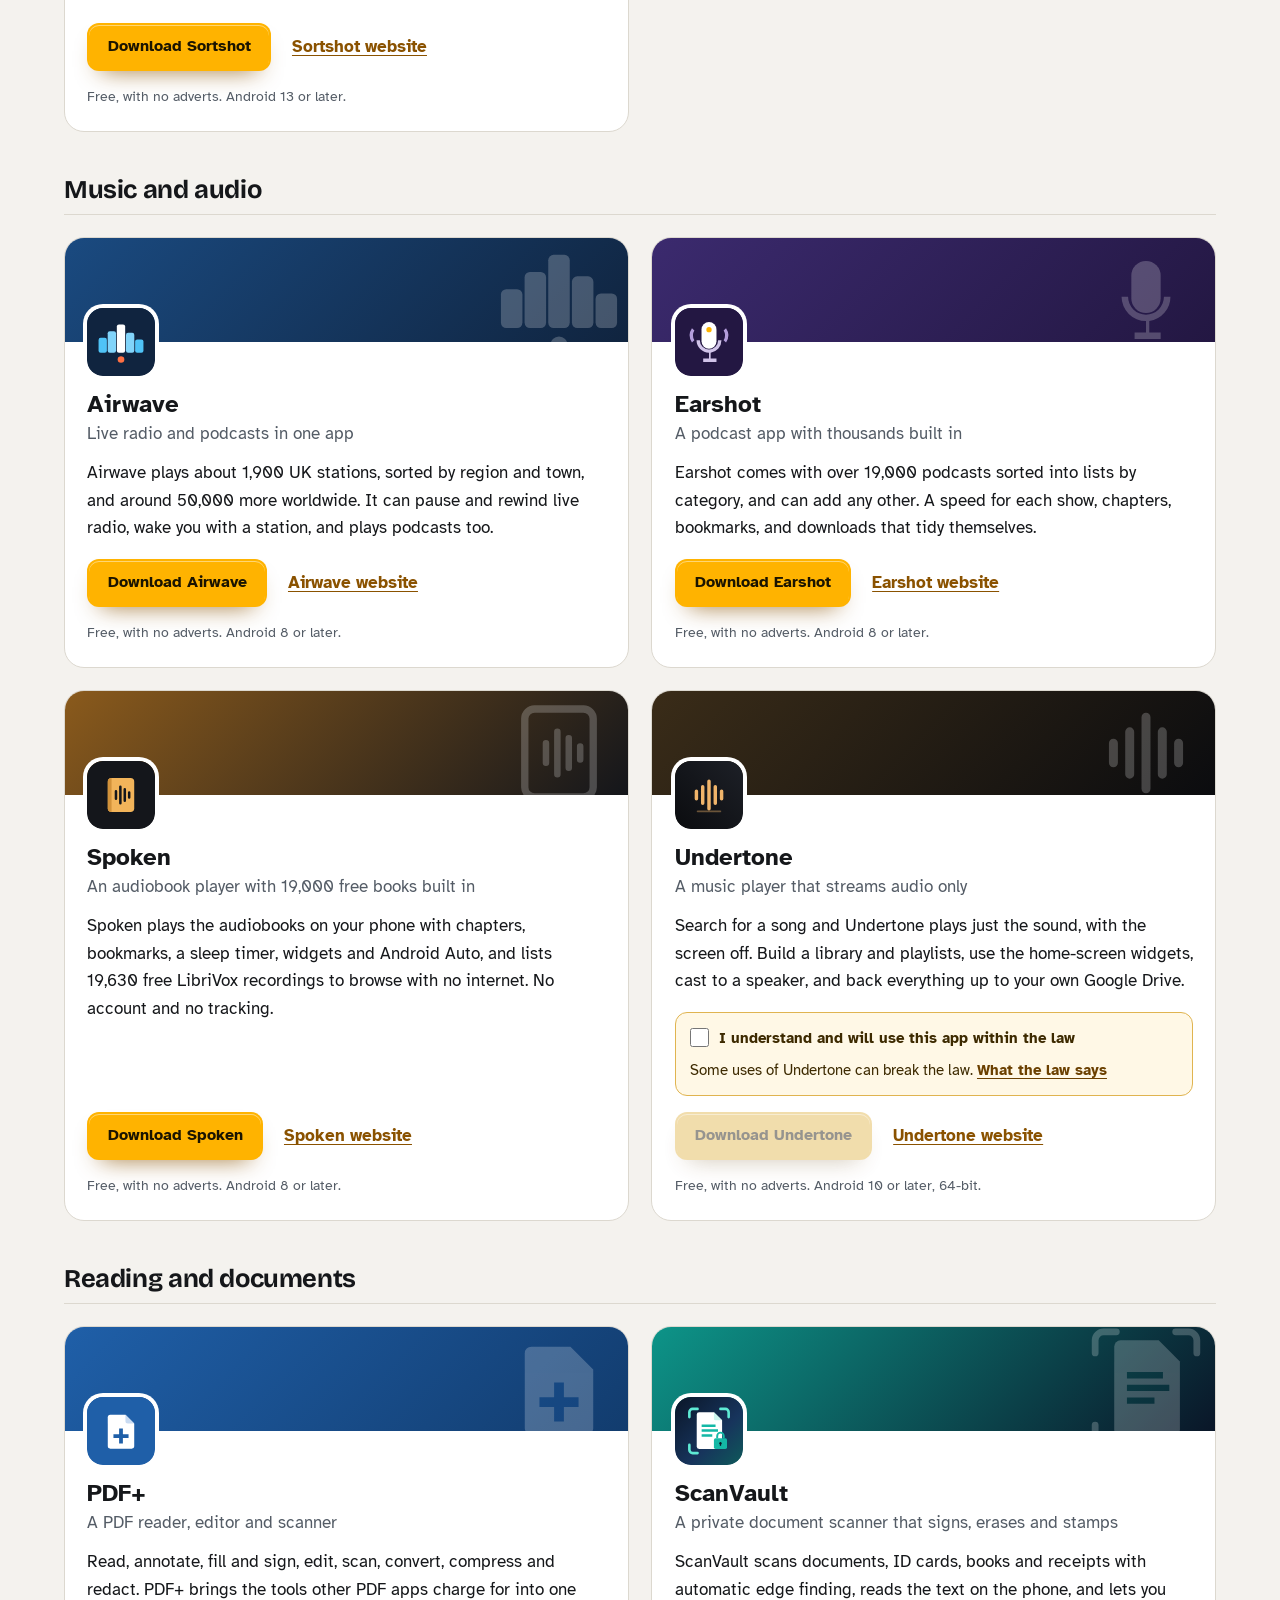
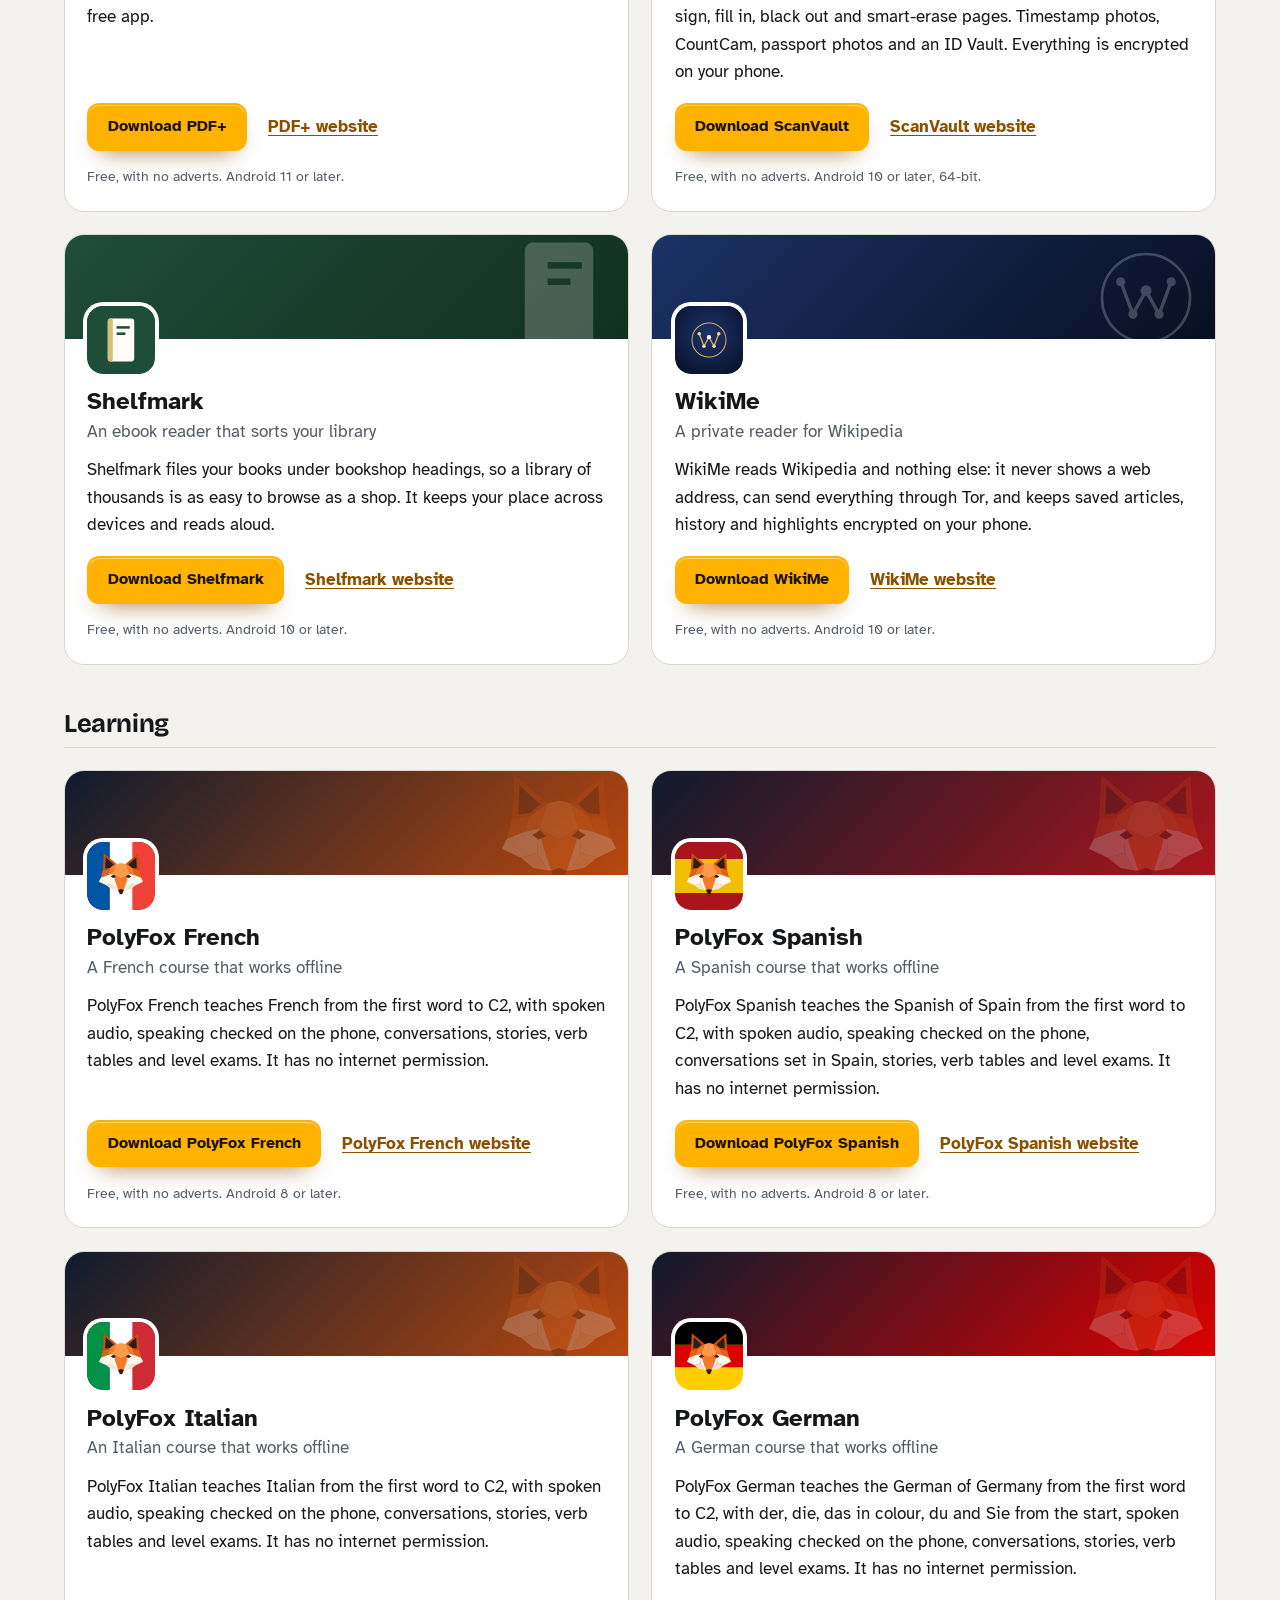
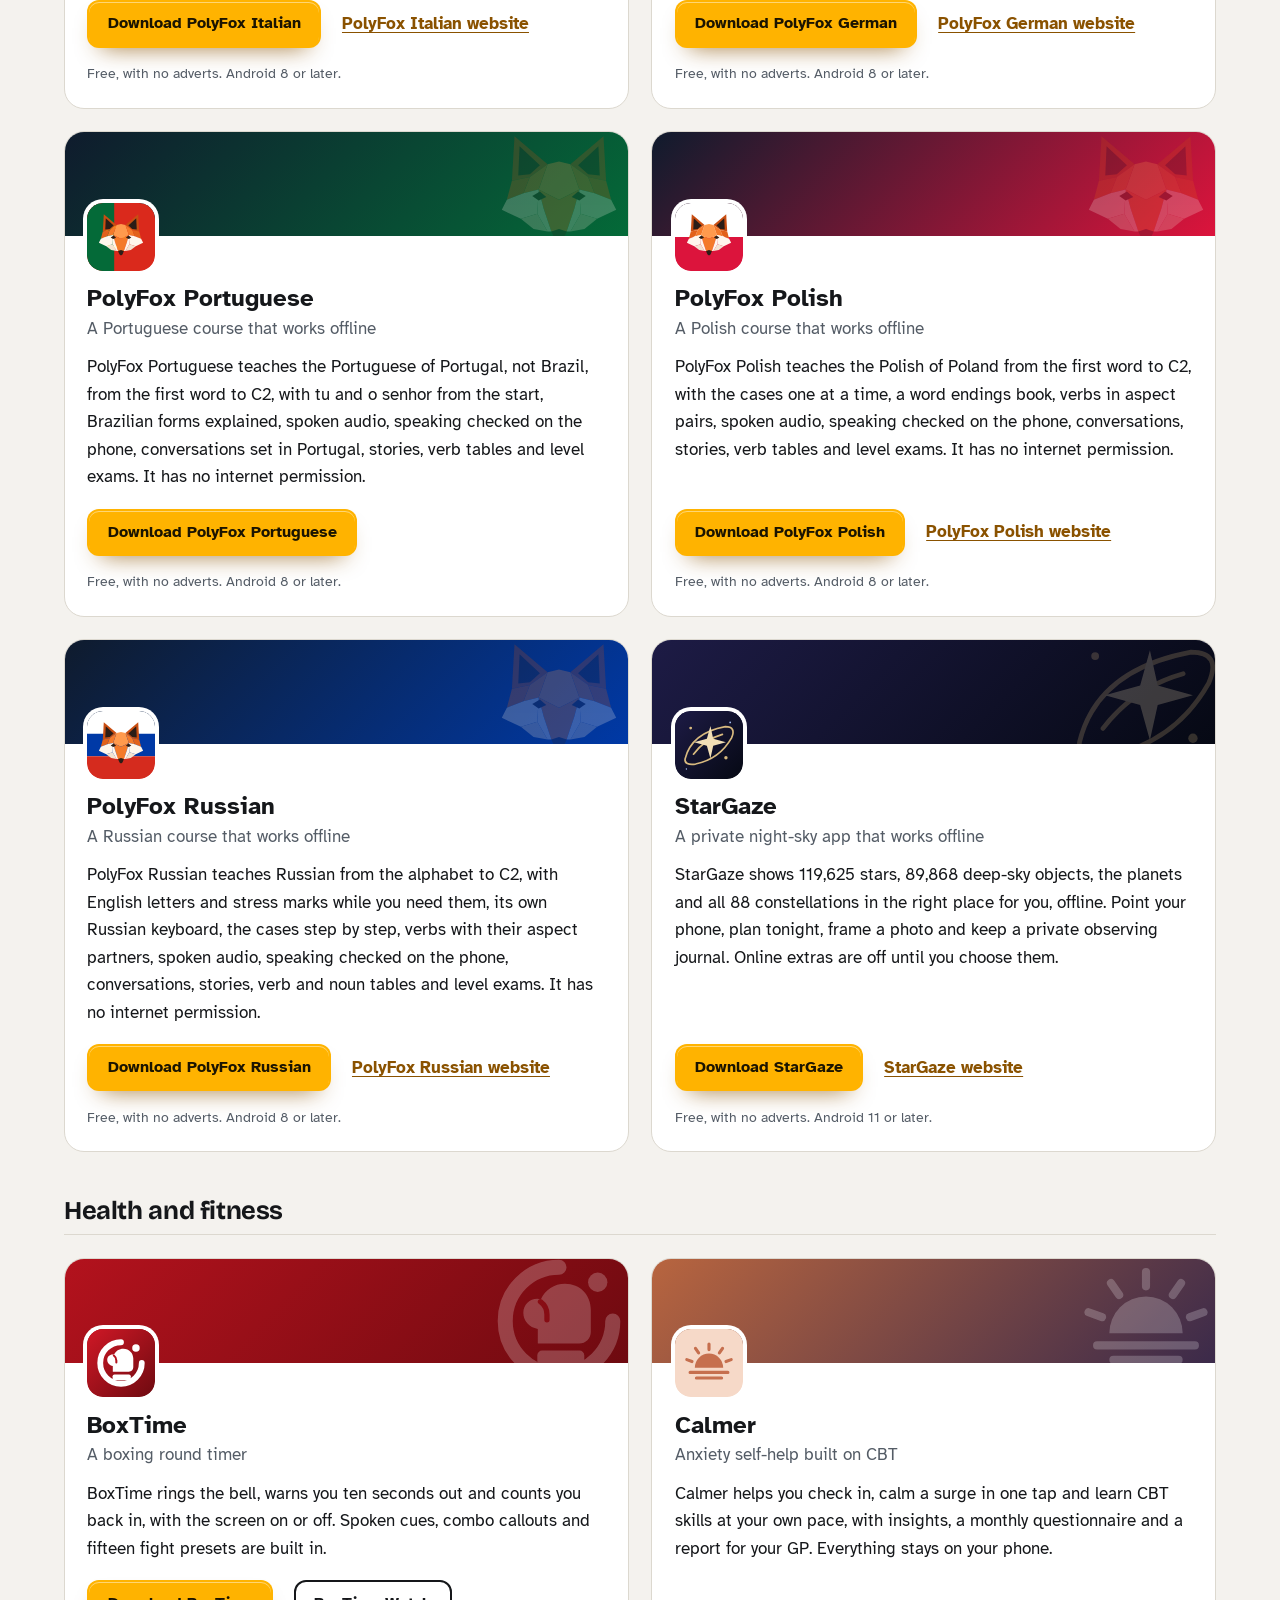
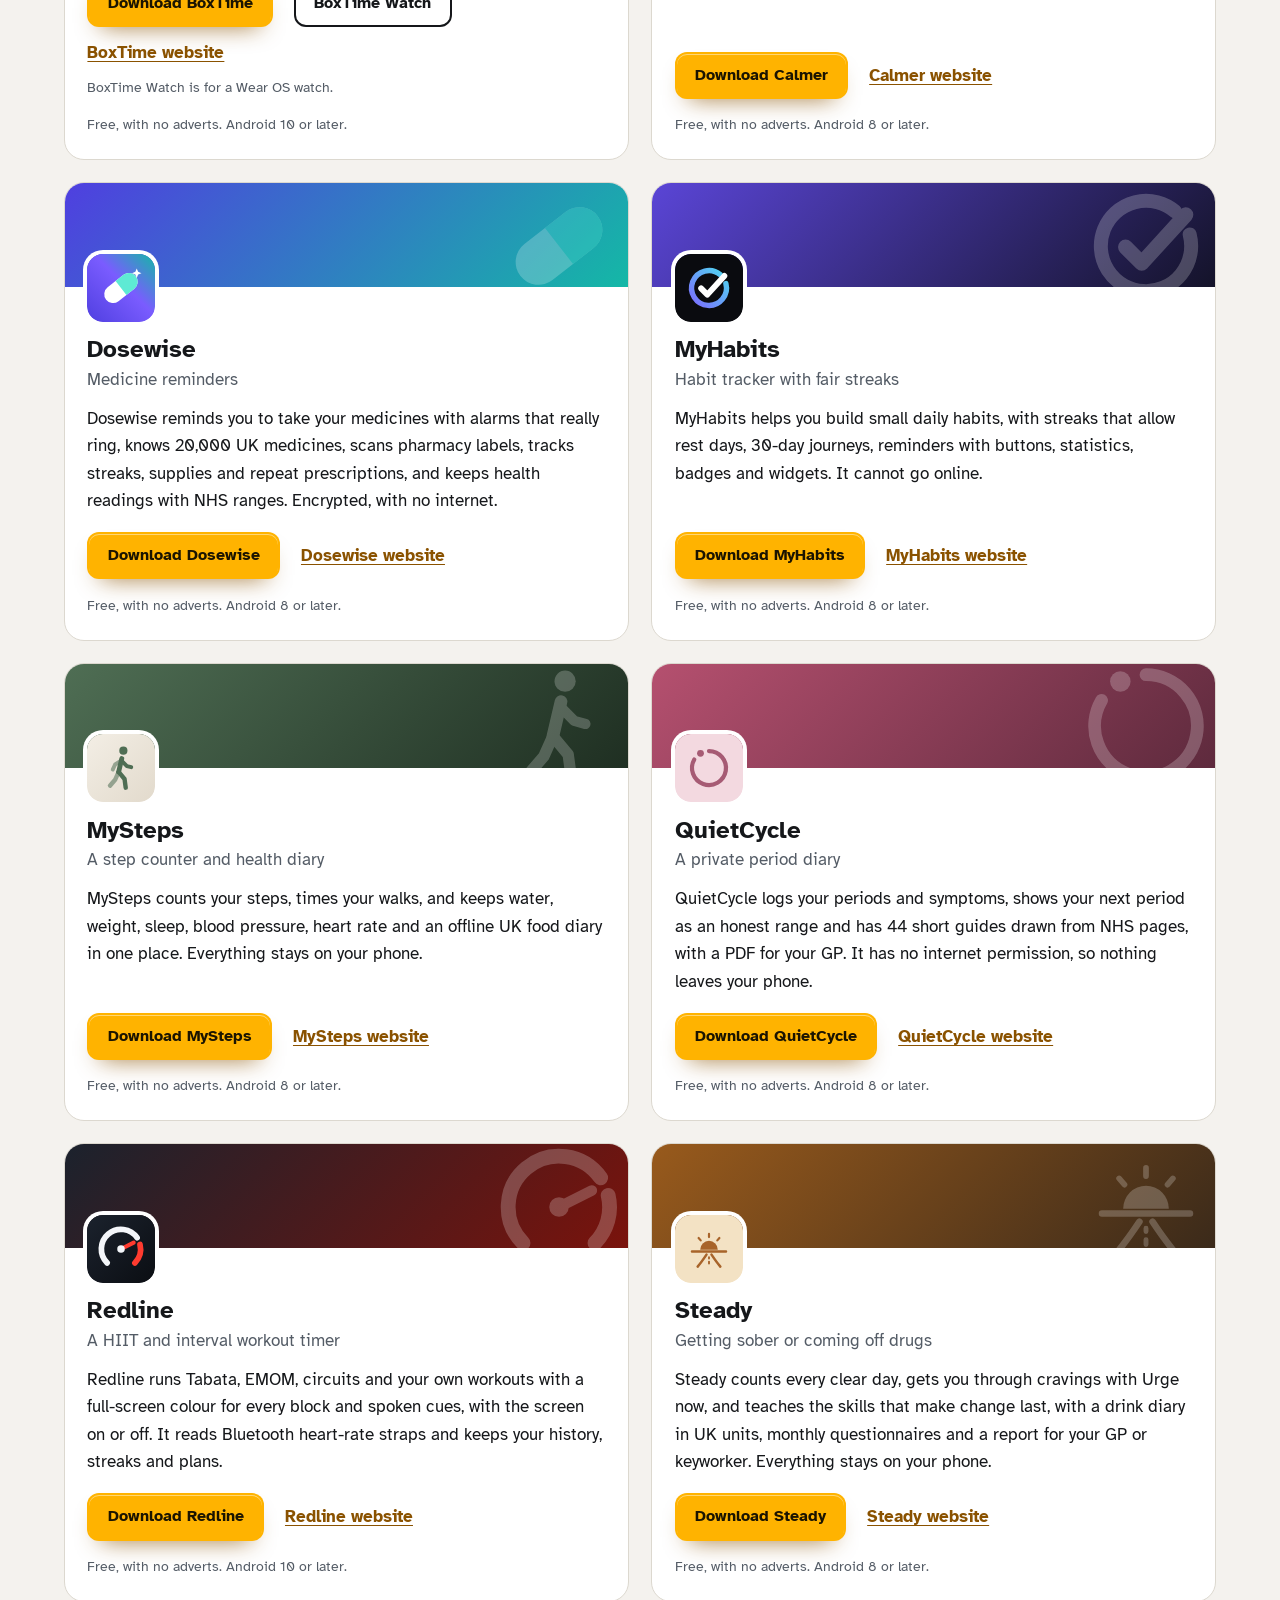
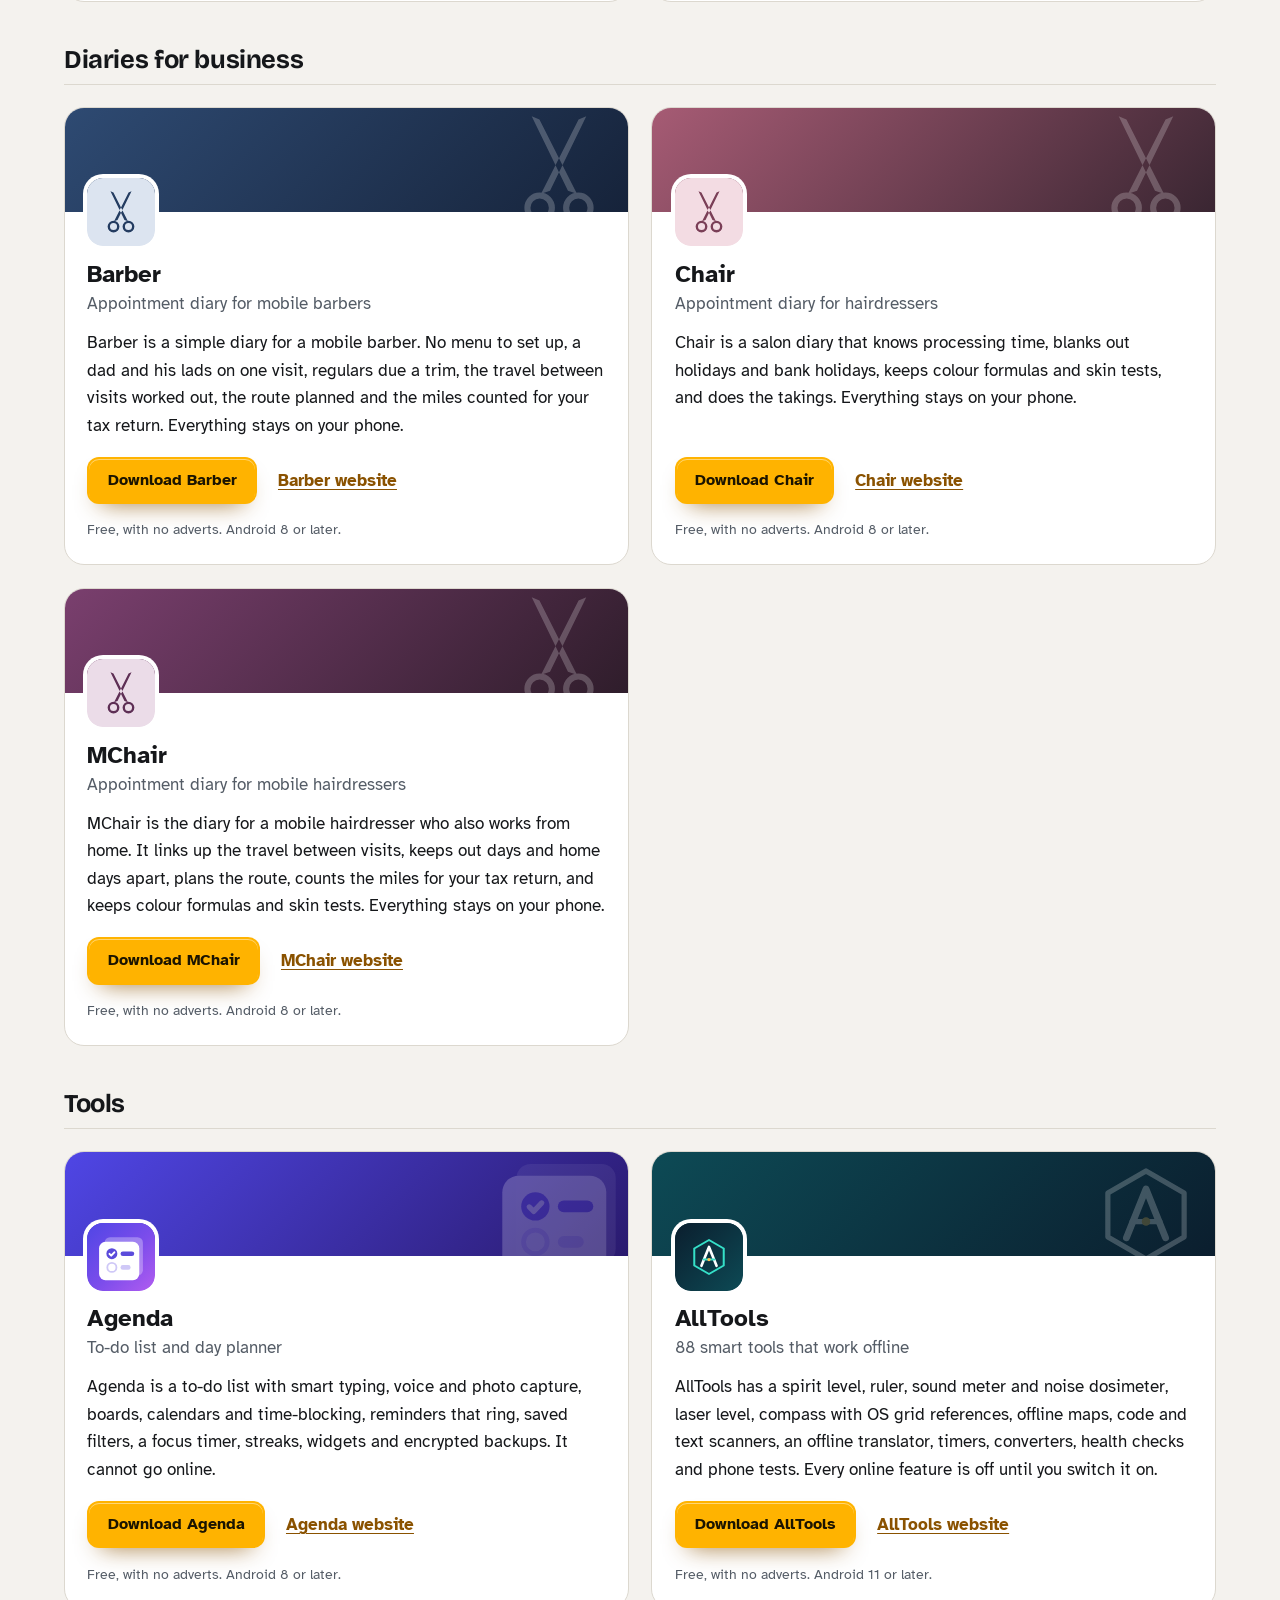
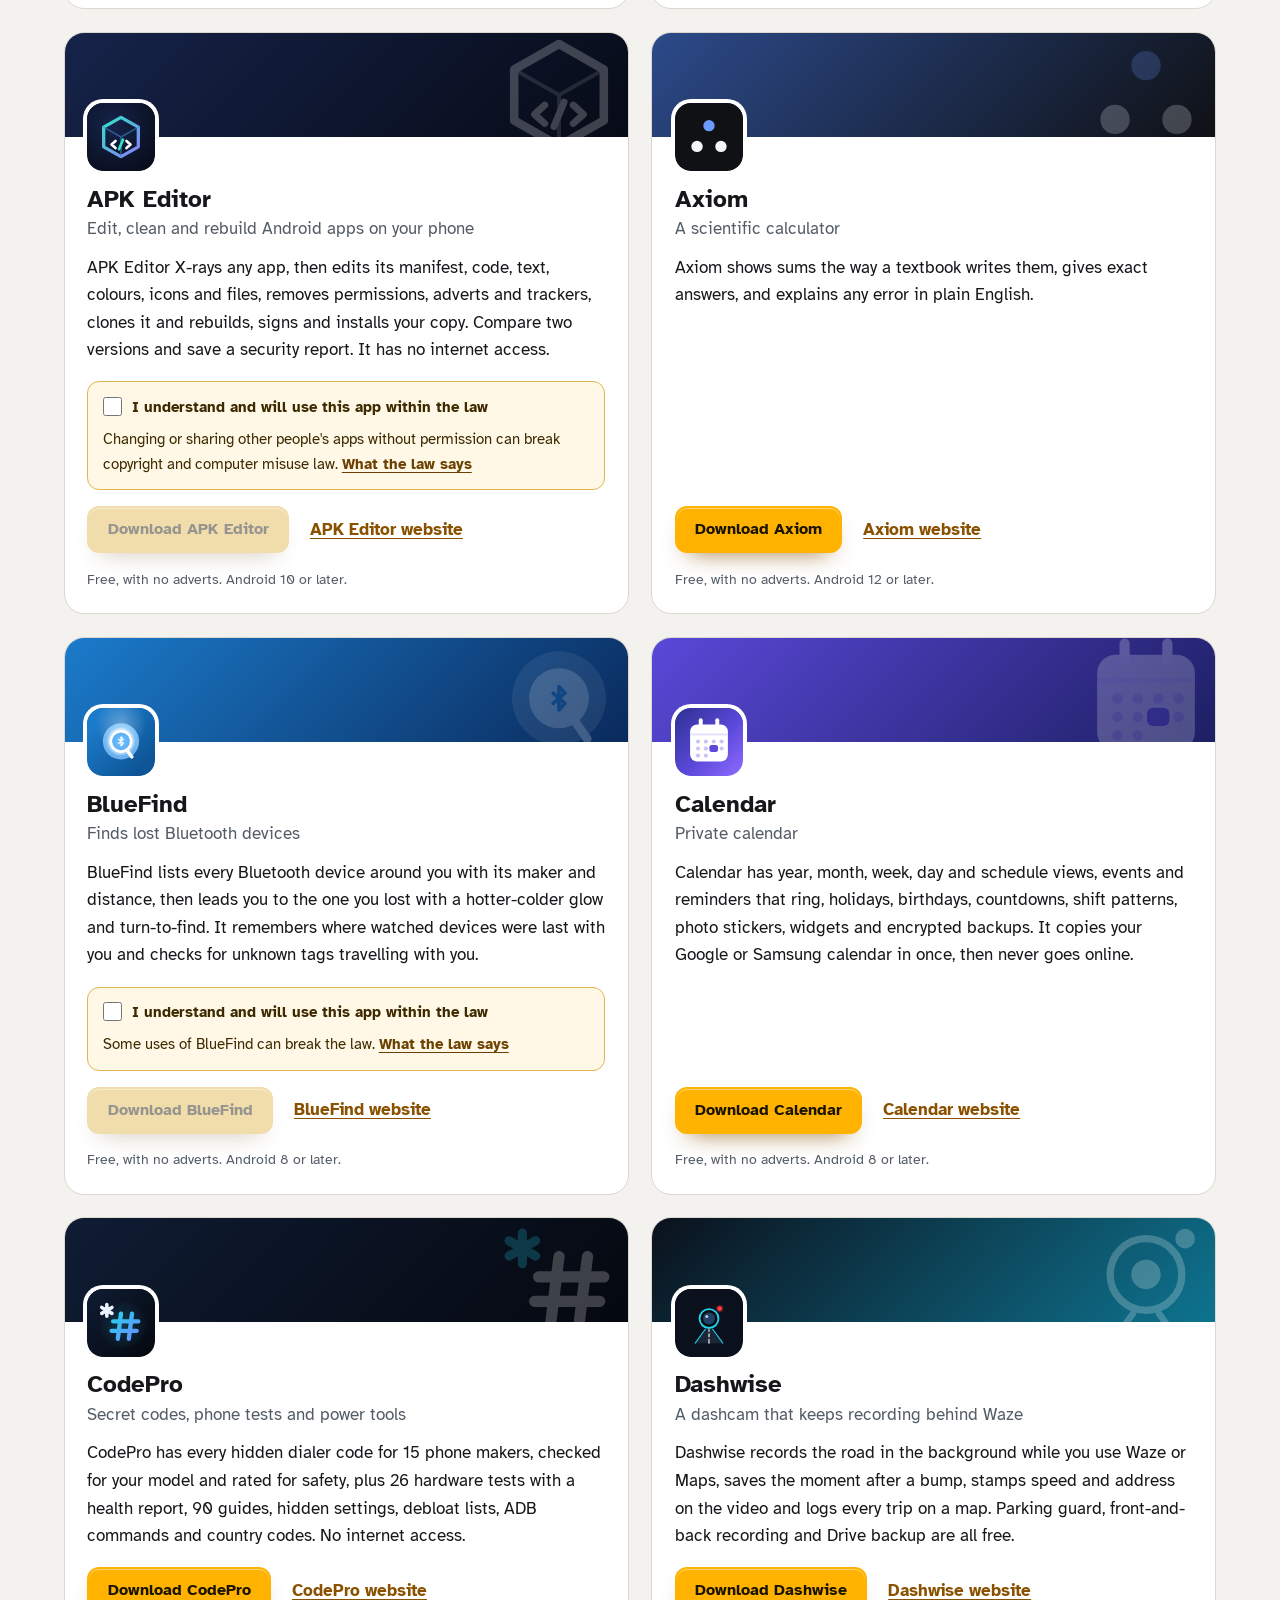
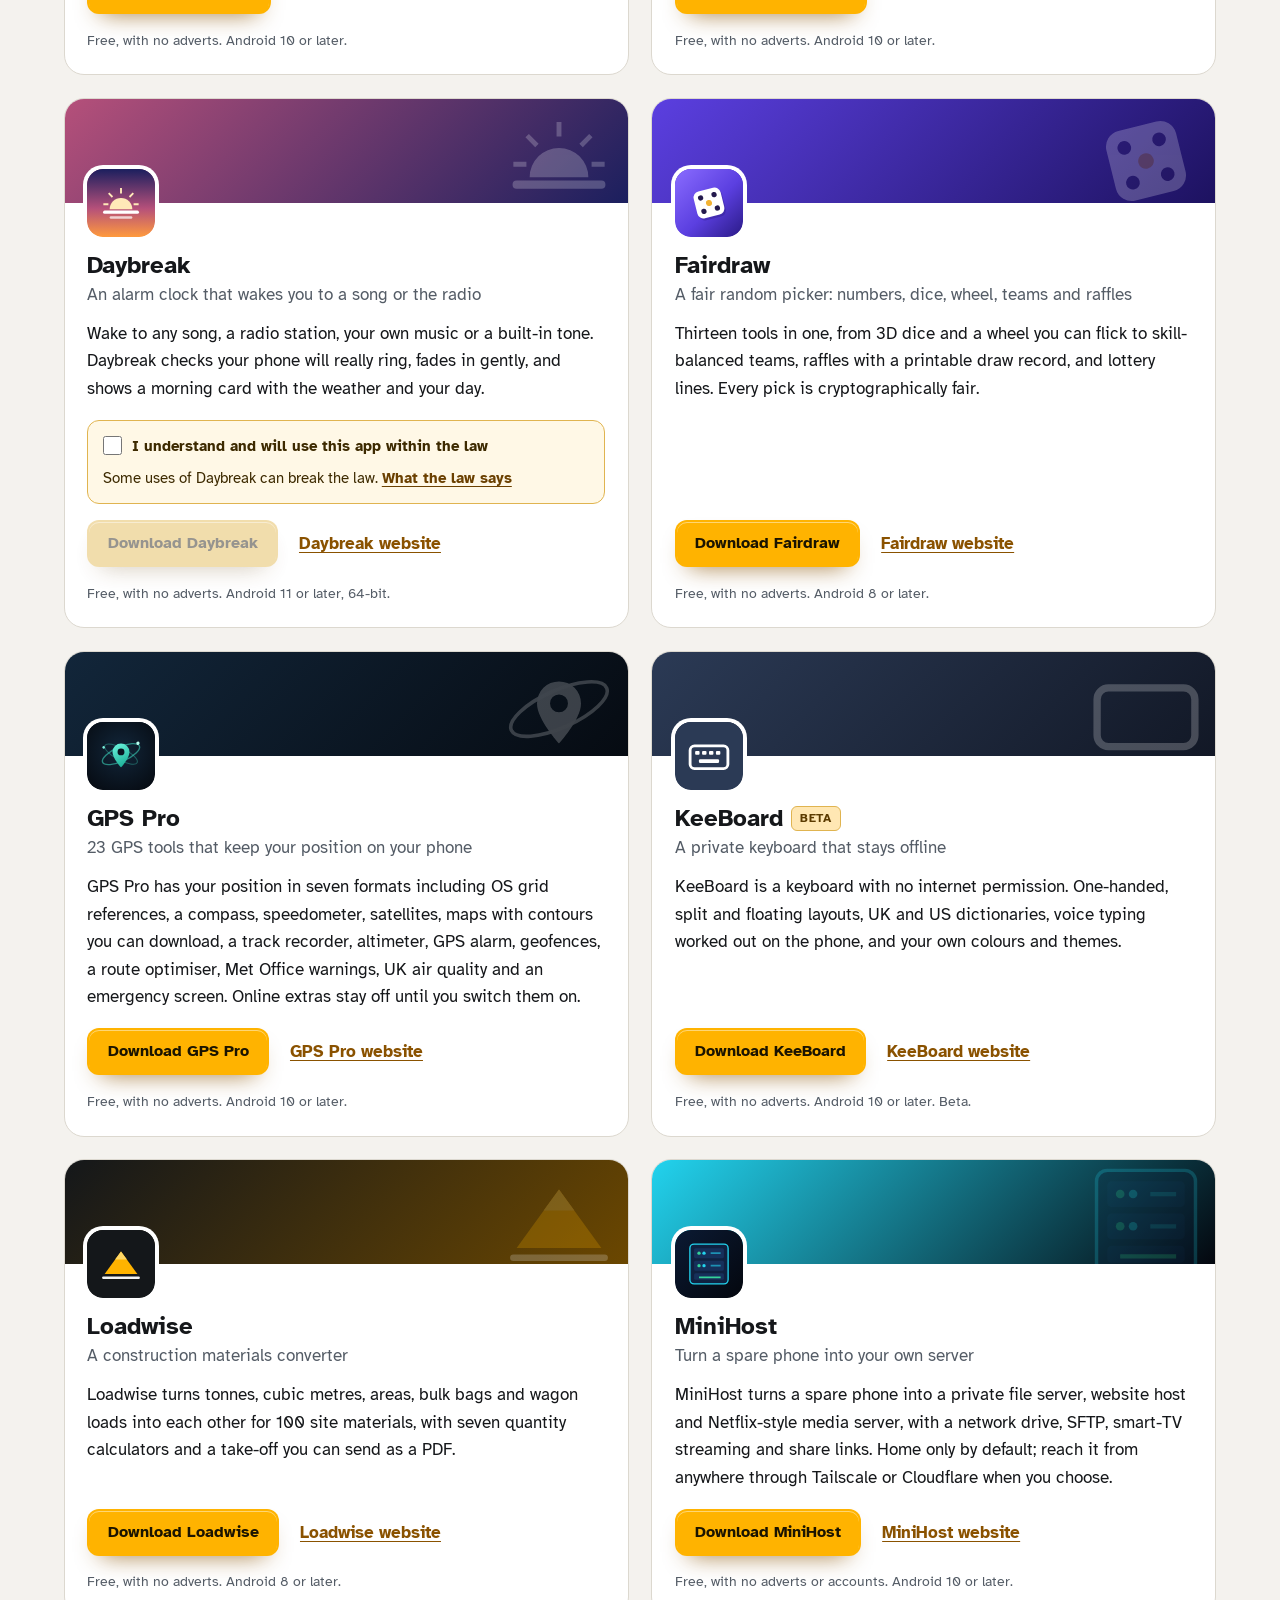
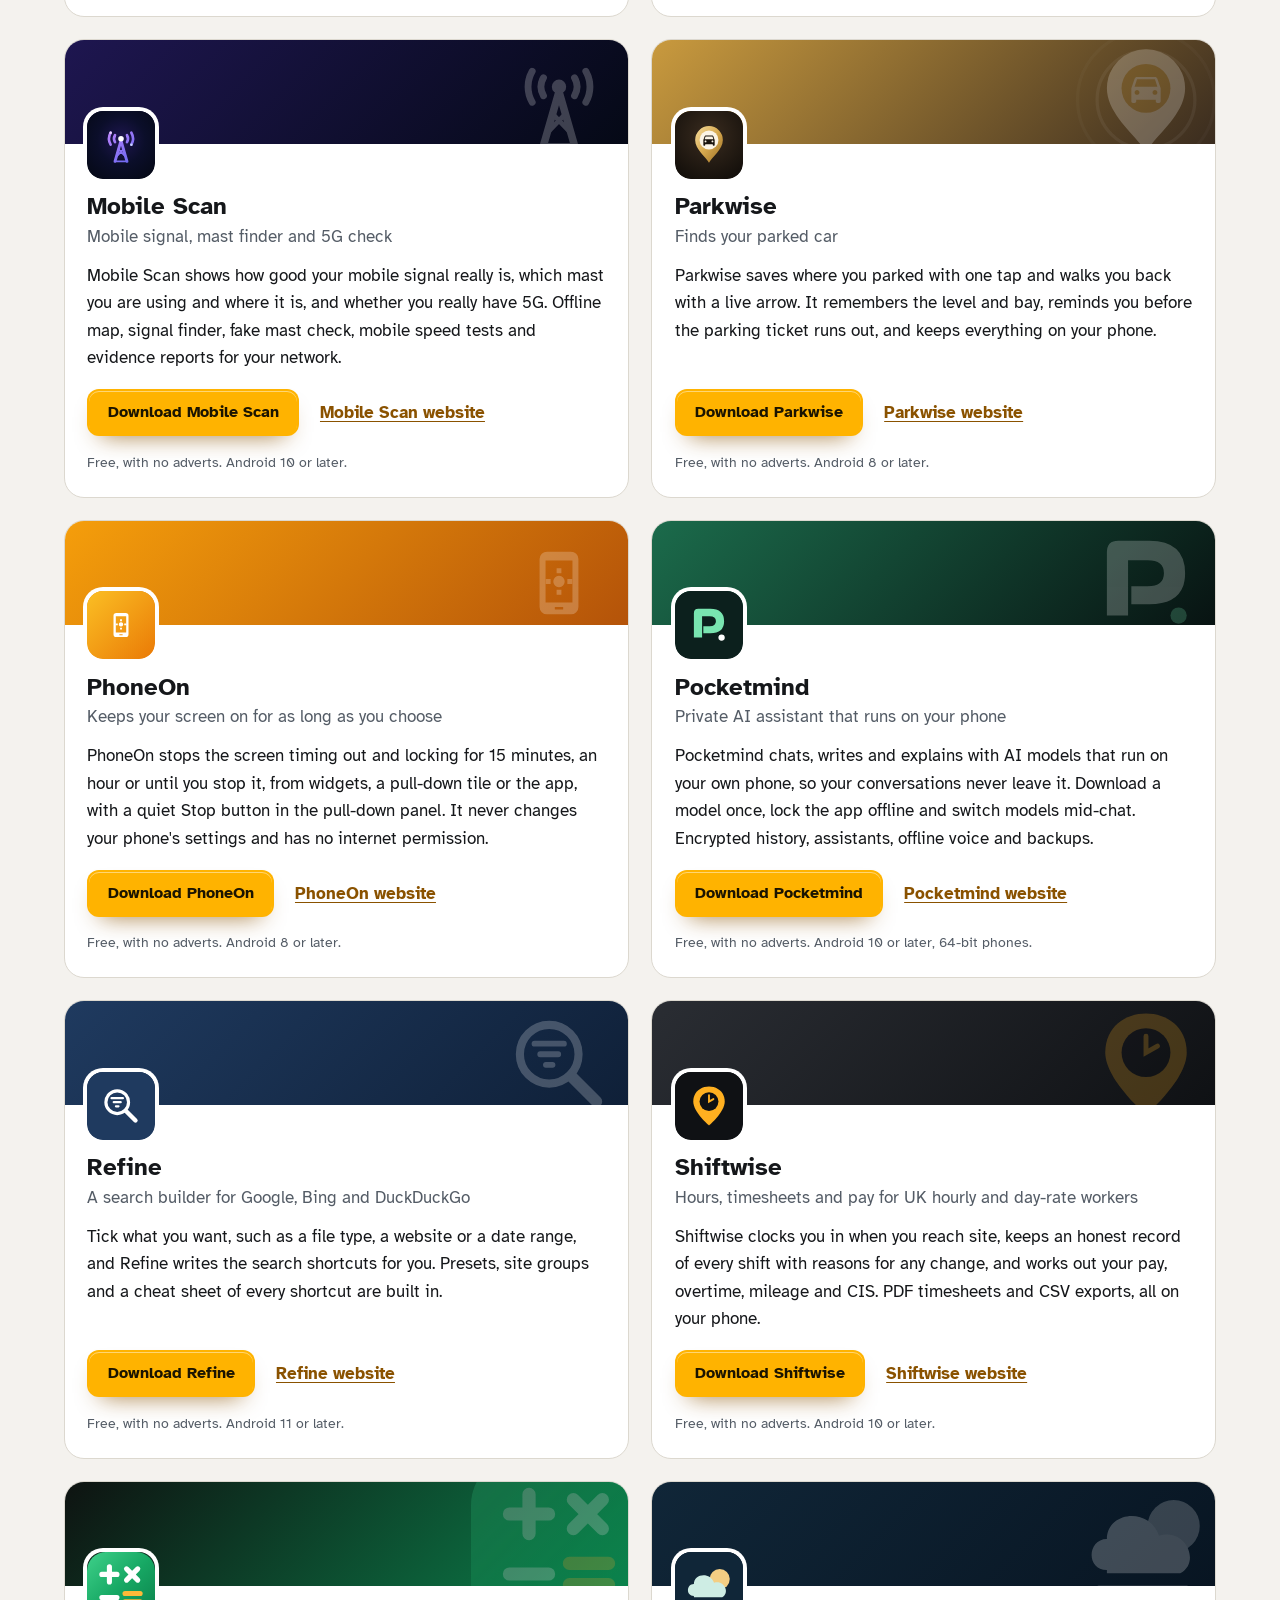
==== commit 59d7a0c8: "More apps: add APK Editor" ====
--- a/more-apps.html
+++ b/more-apps.html
@@ -4,7 +4,7 @@
 <meta charset="utf-8">
 <meta name="viewport" content="width=device-width, initial-scale=1">
 <title>More apps from the maker of SimpleCalc</title>
-<meta name="description" content="All 94 free Android apps from the maker of SimpleCalc, in one list by category, each with its download and a link to its website.">
+<meta name="description" content="All 95 free Android apps from the maker of SimpleCalc, in one list by category, each with its download and a link to its website.">
 <meta name="author" content="Jonathan Jackson">
 <link rel="canonical" href="https://customgpter.github.io/simplecalc/more-apps.html">
 <meta name="theme-color" content="#f3f6f4" media="(prefers-color-scheme: light)">
@@ -12,7 +12,7 @@
 <meta property="og:type" content="website">
 <meta property="og:site_name" content="SimpleCalc">
 <meta property="og:title" content="More apps from the maker of SimpleCalc">
-<meta property="og:description" content="All 94 free Android apps from the maker of SimpleCalc, in one list by category, each with its download and a link to its website.">
+<meta property="og:description" content="All 95 free Android apps from the maker of SimpleCalc, in one list by category, each with its download and a link to its website.">
 <meta property="og:url" content="https://customgpter.github.io/simplecalc/more-apps.html">
 <meta property="og:image" content="https://customgpter.github.io/simplecalc/assets/og.png">
 <meta property="og:image:width" content="1200">
@@ -85,7 +85,7 @@
 <li class="mapp" style="--b:#7a3f6e;--b2:#2f1d2b"><div class="mapp-cover" aria-hidden="true"><svg viewBox="0 0 108 108"><g transform="translate(54 54) scale(1.25) translate(-54 -52)"><path fill="#fff" fill-rule="evenodd" d="M37 70.5a7.5 7.5 0 1 0 15 0a7.5 7.5 0 1 0-15 0zM40 70.5a4.5 4.5 0 1 0 9 0a4.5 4.5 0 1 0-9 0zM56 70.5a7.5 7.5 0 1 0 15 0a7.5 7.5 0 1 0-15 0zM59 70.5a4.5 4.5 0 1 0 9 0a4.5 4.5 0 1 0-9 0z"/><path fill="#fff" d="M45.2 63.6 49.6 62.2 67.4 25.6 63.6 27.2zM62.8 63.6 58.4 62.2 40.6 25.6 44.4 27.2z"/><circle cx="54" cy="49.8" r="1.8" fill="none"/></g></svg></div><div class="mapp-body"><svg class="mapp-icon" viewBox="0 0 108 108" aria-hidden="true"><rect width="108" height="108" rx="24" fill="#EBDCE8"/><g transform="translate(54 54) scale(1.25) translate(-54 -52)"><path fill="#5E2F55" fill-rule="evenodd" d="M37 70.5a7.5 7.5 0 1 0 15 0a7.5 7.5 0 1 0-15 0zM40 70.5a4.5 4.5 0 1 0 9 0a4.5 4.5 0 1 0-9 0zM56 70.5a7.5 7.5 0 1 0 15 0a7.5 7.5 0 1 0-15 0zM59 70.5a4.5 4.5 0 1 0 9 0a4.5 4.5 0 1 0-9 0z"/><path fill="#5E2F55" d="M45.2 63.6 49.6 62.2 67.4 25.6 63.6 27.2zM62.8 63.6 58.4 62.2 40.6 25.6 44.4 27.2z"/><circle cx="54" cy="49.8" r="1.8" fill="#EBDCE8"/></g></svg><h3>MChair</h3><p class="mapp-kind">Appointment diary for mobile hairdressers</p><p class="mapp-say">MChair is the diary for a mobile hairdresser who also works from home. It links up the travel between visits, keeps out days and home days apart, plans the route, counts the miles for your tax return, and keeps colour formulas and skin tests. Everything stays on your phone.</p><p class="mapp-go"><a class="button" href="https://github.com/CustomGPTer/mchair/releases/latest/download/MChair.apk">Download MChair</a><a class="mapp-site" href="https://customgpter.github.io/mchair/">MChair website</a></p><p class="mapp-needs">Free, with no adverts. Android 8 or later.</p></div></li></ul></div>
 <div class="mapps-group" role="group" aria-labelledby="apps-tools"><h2 class="mapps-cat" id="apps-tools">Tools</h2>
 <ul class="mapps"><li class="mapp" style="--b:#4f46e5;--b2:#2a1a6e"><div class="mapp-cover" aria-hidden="true"><svg viewBox="0 0 108 108"><g transform="translate(54 56) scale(1.45) translate(-52 -56)"><rect x="34" y="33" width="42" height="42" rx="6" fill="#fff" fill-opacity=".3"/><rect x="28" y="38" width="44" height="42" rx="7" fill="#fff" fill-opacity=".95"/><circle cx="42" cy="51" r="6" fill="#5b4bdb"/><path d="M39.4 51.2l1.9 1.9 3.4-3.6" stroke="#fff" stroke-width="2.2" fill="none" stroke-linecap="round" stroke-linejoin="round"/><rect x="51.5" y="48.5" width="15" height="5" rx="2.5" fill="#5b4bdb"/><circle cx="42" cy="66" r="5" fill="none" stroke="#cfc8f7" stroke-width="2"/><rect x="51.5" y="63.5" width="11" height="5" rx="2.5" fill="#cfc8f7"/></g></svg></div><div class="mapp-body"><svg class="mapp-icon" viewBox="0 0 108 108" aria-hidden="true"><defs><linearGradient id="i-agenda-agi" x1="0" y1="0" x2="1" y2="1"><stop offset="0" stop-color="#4f46e5"/><stop offset=".55" stop-color="#7c4deb"/><stop offset="1" stop-color="#b15cf0"/></linearGradient></defs><rect width="108" height="108" rx="24" fill="url(#i-agenda-agi)"/><g transform="translate(54 56) scale(1.45) translate(-52 -56)"><rect x="34" y="33" width="42" height="42" rx="6" fill="#fff" fill-opacity=".3"/><rect x="28" y="38" width="44" height="42" rx="7" fill="#fff"/><circle cx="42" cy="51" r="6" fill="#5b4bdb"/><path d="M39.4 51.2l1.9 1.9 3.4-3.6" stroke="#fff" stroke-width="2.2" fill="none" stroke-linecap="round" stroke-linejoin="round"/><rect x="51.5" y="48.5" width="15" height="5" rx="2.5" fill="#5b4bdb"/><circle cx="42" cy="66" r="5" fill="none" stroke="#cfc8f7" stroke-width="2"/><rect x="51.5" y="63.5" width="11" height="5" rx="2.5" fill="#cfc8f7"/></g></svg><h3>Agenda</h3><p class="mapp-kind">To-do list and day planner</p><p class="mapp-say">Agenda is a to-do list with smart typing, voice and photo capture, boards, calendars and time-blocking, reminders that ring, saved filters, a focus timer, streaks, widgets and encrypted backups. It cannot go online.</p><p class="mapp-go"><a class="button" href="https://github.com/CustomGPTer/agenda/releases/latest/download/Agenda.apk">Download Agenda</a><a class="mapp-site" href="https://customgpter.github.io/agenda/">Agenda website</a></p><p class="mapp-needs">Free, with no adverts. Android 8 or later.</p></div></li>
-<li class="mapp" style="--b:#0d4a55;--b2:#0b1e2e"><div class="mapp-cover" aria-hidden="true"><svg viewBox="0 0 108 108"><path d="M54 27L77.4 40.5L77.4 67.5L54 81L30.6 67.5L30.6 40.5Z" stroke="#fff" stroke-width="3.2" stroke-linejoin="round" fill="none"/><path d="M42 68L54 38L66 68" stroke="#fff" stroke-width="4.2" stroke-linecap="round" stroke-linejoin="round" fill="none"/><path d="M45.5 58L62.5 58" stroke="#fff" stroke-width="3.2" stroke-linecap="round"/><circle cx="54" cy="58" r="2.6" fill="#ffc24b"/></svg></div><div class="mapp-body"><svg class="mapp-icon" viewBox="0 0 108 108" aria-hidden="true"><defs><linearGradient id="i-alltools-atbg" x1="0" y1="0" x2="1" y2="1"><stop offset="0" stop-color="#0b1e2e"/><stop offset="1" stop-color="#0d4a55"/></linearGradient></defs><rect width="108" height="108" rx="24" fill="url(#i-alltools-atbg)"/><path d="M54 27L77.4 40.5L77.4 67.5L54 81L30.6 67.5L30.6 40.5Z" stroke="#35e0c8" stroke-width="3.2" stroke-linejoin="round" fill="none"/><path d="M42 68L54 38L66 68" stroke="#fff" stroke-width="4.2" stroke-linecap="round" stroke-linejoin="round" fill="none"/><path d="M45.5 58L62.5 58" stroke="#35e0c8" stroke-width="3.2" stroke-linecap="round"/><circle cx="54" cy="58" r="2.6" fill="#ffc24b"/></svg><h3>AllTools</h3><p class="mapp-kind">88 smart tools that work offline</p><p class="mapp-say">AllTools has a spirit level, ruler, sound meter and noise dosimeter, laser level, compass with OS grid references, offline maps, code and text scanners, an offline translator, timers, converters, health checks and phone tests. Every online feature is off until you switch it on.</p><p class="mapp-go"><a class="button" href="https://github.com/CustomGPTer/alltools/releases/latest/download/AllTools.apk">Download AllTools</a><a class="mapp-site" href="https://customgpter.github.io/alltools/">AllTools website</a></p><p class="mapp-needs">Free, with no adverts. Android 11 or later.</p></div></li><li class="mapp" style="--b:#2c4a8a;--b2:#0f1115"><div class="mapp-cover" aria-hidden="true"><svg viewBox="0 0 108 108"><circle cx="54" cy="36" r="9" fill="#6c9bff"/><circle cx="35" cy="69" r="9" fill="#f3f5f8"/><circle cx="73" cy="69" r="9" fill="#f3f5f8"/></svg></div><div class="mapp-body"><svg class="mapp-icon" viewBox="0 0 108 108" aria-hidden="true"><rect width="108" height="108" rx="24" fill="#0f1115"/><circle cx="54" cy="36" r="9" fill="#6c9bff"/><circle cx="35" cy="69" r="9" fill="#f3f5f8"/><circle cx="73" cy="69" r="9" fill="#f3f5f8"/></svg><h3>Axiom</h3><p class="mapp-kind">A scientific calculator</p><p class="mapp-say">Axiom shows sums the way a textbook writes them, gives exact answers, and explains any error in plain English.</p><p class="mapp-go"><a class="button" href="https://github.com/CustomGPTer/axiom/releases/latest/download/Axiom.apk">Download Axiom</a><a class="mapp-site" href="https://customgpter.github.io/axiom/">Axiom website</a></p><p class="mapp-needs">Free, with no adverts. Android 12 or later.</p></div></li>
+<li class="mapp" style="--b:#0d4a55;--b2:#0b1e2e"><div class="mapp-cover" aria-hidden="true"><svg viewBox="0 0 108 108"><path d="M54 27L77.4 40.5L77.4 67.5L54 81L30.6 67.5L30.6 40.5Z" stroke="#fff" stroke-width="3.2" stroke-linejoin="round" fill="none"/><path d="M42 68L54 38L66 68" stroke="#fff" stroke-width="4.2" stroke-linecap="round" stroke-linejoin="round" fill="none"/><path d="M45.5 58L62.5 58" stroke="#fff" stroke-width="3.2" stroke-linecap="round"/><circle cx="54" cy="58" r="2.6" fill="#ffc24b"/></svg></div><div class="mapp-body"><svg class="mapp-icon" viewBox="0 0 108 108" aria-hidden="true"><defs><linearGradient id="i-alltools-atbg" x1="0" y1="0" x2="1" y2="1"><stop offset="0" stop-color="#0b1e2e"/><stop offset="1" stop-color="#0d4a55"/></linearGradient></defs><rect width="108" height="108" rx="24" fill="url(#i-alltools-atbg)"/><path d="M54 27L77.4 40.5L77.4 67.5L54 81L30.6 67.5L30.6 40.5Z" stroke="#35e0c8" stroke-width="3.2" stroke-linejoin="round" fill="none"/><path d="M42 68L54 38L66 68" stroke="#fff" stroke-width="4.2" stroke-linecap="round" stroke-linejoin="round" fill="none"/><path d="M45.5 58L62.5 58" stroke="#35e0c8" stroke-width="3.2" stroke-linecap="round"/><circle cx="54" cy="58" r="2.6" fill="#ffc24b"/></svg><h3>AllTools</h3><p class="mapp-kind">88 smart tools that work offline</p><p class="mapp-say">AllTools has a spirit level, ruler, sound meter and noise dosimeter, laser level, compass with OS grid references, offline maps, code and text scanners, an offline translator, timers, converters, health checks and phone tests. Every online feature is off until you switch it on.</p><p class="mapp-go"><a class="button" href="https://github.com/CustomGPTer/alltools/releases/latest/download/AllTools.apk">Download AllTools</a><a class="mapp-site" href="https://customgpter.github.io/alltools/">AllTools website</a></p><p class="mapp-needs">Free, with no adverts. Android 11 or later.</p></div></li><li class="mapp is-gated" style="--b:#16234a;--b2:#070b16"><div class="mapp-cover" aria-hidden="true"><svg viewBox="0 0 108 108"><g transform="translate(54 54) scale(1.25) translate(-54 -52)"><path d="M54 27L76 39.5L76 64.5L54 77L32 64.5L32 39.5Z" stroke="#fff" stroke-width="4.2" stroke-linejoin="round" fill="none"/><path d="M32 39.5L54 52L76 39.5M54 52L54 77" stroke="#fff" stroke-width="2" stroke-linecap="round" fill="none" opacity=".5"/><path d="M47 57L42 61.5L47 66M61 57L66 61.5L61 66" stroke="#fff" stroke-width="3.4" stroke-linecap="round" stroke-linejoin="round" fill="none"/><path d="M56.5 55.5L51.5 67.5" stroke="#fff" stroke-width="3.4" stroke-linecap="round"/></g></svg></div><div class="mapp-body"><svg class="mapp-icon" viewBox="0 0 108 108" aria-hidden="true"><defs><radialGradient id="i-apkeditor-aebg" cx="40" cy="34" r="96" gradientUnits="userSpaceOnUse"><stop offset="0" stop-color="#16234a"/><stop offset="1" stop-color="#070b16"/></radialGradient><linearGradient id="i-apkeditor-aehx" x1="32" y1="27" x2="76" y2="77" gradientUnits="userSpaceOnUse"><stop offset="0" stop-color="#2ee6c5"/><stop offset="1" stop-color="#8b7cff"/></linearGradient></defs><rect width="108" height="108" rx="24" fill="url(#i-apkeditor-aebg)"/><g transform="translate(54 54) scale(1.25) translate(-54 -52)"><path d="M54 27L76 39.5L76 64.5L54 77L32 64.5L32 39.5Z" stroke="url(#i-apkeditor-aehx)" stroke-width="4.2" stroke-linejoin="round" fill="none"/><path d="M32 39.5L54 52L76 39.5M54 52L54 77" stroke="#3d8fd6" stroke-width="2" stroke-linecap="round" fill="none" opacity=".55"/><path d="M47 57L42 61.5L47 66M61 57L66 61.5L61 66" stroke="#fff" stroke-width="3.4" stroke-linecap="round" stroke-linejoin="round" fill="none"/><path d="M56.5 55.5L51.5 67.5" stroke="#2ee6c5" stroke-width="3.4" stroke-linecap="round"/></g></svg><h3>APK Editor</h3><p class="mapp-kind">Edit, clean and rebuild Android apps on your phone</p><p class="mapp-say">APK Editor X-rays any app, then edits its manifest, code, text, colours, icons and files, removes permissions, adverts and trackers, clones it and rebuilds, signs and installs your copy. Compare two versions and save a security report. It has no internet access.</p><div class="mapp-law" data-gate><label><input type="checkbox"> I understand and will use this app within the law</label><p>Changing or sharing other people's apps without permission can break copyright and computer misuse law. <a href="https://customgpter.github.io/apkeditor/terms.html#law">What the law says</a></p><noscript><p>Turn on JavaScript to download, or use the <a href="https://customgpter.github.io/apkeditor/">APK Editor website</a>.</p></noscript></div><p class="mapp-go"><a class="button" data-href="https://github.com/CustomGPTer/apkeditor/releases/latest/download/APKEditor.apk" aria-disabled="true" role="link" tabindex="-1">Download APK Editor</a><a class="mapp-site" href="https://customgpter.github.io/apkeditor/">APK Editor website</a></p><p class="mapp-needs">Free, with no adverts. Android 10 or later.</p></div></li><li class="mapp" style="--b:#2c4a8a;--b2:#0f1115"><div class="mapp-cover" aria-hidden="true"><svg viewBox="0 0 108 108"><circle cx="54" cy="36" r="9" fill="#6c9bff"/><circle cx="35" cy="69" r="9" fill="#f3f5f8"/><circle cx="73" cy="69" r="9" fill="#f3f5f8"/></svg></div><div class="mapp-body"><svg class="mapp-icon" viewBox="0 0 108 108" aria-hidden="true"><rect width="108" height="108" rx="24" fill="#0f1115"/><circle cx="54" cy="36" r="9" fill="#6c9bff"/><circle cx="35" cy="69" r="9" fill="#f3f5f8"/><circle cx="73" cy="69" r="9" fill="#f3f5f8"/></svg><h3>Axiom</h3><p class="mapp-kind">A scientific calculator</p><p class="mapp-say">Axiom shows sums the way a textbook writes them, gives exact answers, and explains any error in plain English.</p><p class="mapp-go"><a class="button" href="https://github.com/CustomGPTer/axiom/releases/latest/download/Axiom.apk">Download Axiom</a><a class="mapp-site" href="https://customgpter.github.io/axiom/">Axiom website</a></p><p class="mapp-needs">Free, with no adverts. Android 12 or later.</p></div></li>
 <li class="mapp is-gated" style="--b:#1b7bcb;--b2:#0a2a5c"><div class="mapp-cover" aria-hidden="true"><svg viewBox="0 0 108 108"><circle cx="54" cy="52.92" r="28.8" fill="#fff" fill-opacity=".35"/><path d="M63 65.88L71.28 77.76" stroke="#fff" stroke-width="5.4" stroke-linecap="round"/><circle cx="54" cy="52.92" r="18.36" fill="#fff" fill-opacity=".95"/><path d="M50.4 49.75L57.6 56.09L54 60.12L54 45.72L57.6 49.75L50.4 56.09" fill="none" stroke="#1B7BCB" stroke-width="2.2" stroke-linecap="round" stroke-linejoin="round"/></svg></div><div class="mapp-body"><svg class="mapp-icon" viewBox="0 0 108 108" aria-hidden="true"><defs><linearGradient id="i-bluefind-bfa" gradientUnits="userSpaceOnUse" x1="18" y1="18" x2="90" y2="90"><stop offset="0" stop-color="#1B7BCB"/><stop offset="1" stop-color="#0D5596"/></linearGradient><radialGradient id="i-bluefind-bfb" gradientUnits="userSpaceOnUse" cx="54" cy="26" r="40"><stop offset="0" stop-color="#fff" stop-opacity=".33"/><stop offset="1" stop-color="#fff" stop-opacity="0"/></radialGradient><radialGradient id="i-bluefind-bfc" gradientUnits="userSpaceOnUse" cx="54" cy="39.6" r="39.6"><stop offset="0" stop-color="#B7E0FF"/><stop offset=".6" stop-color="#7FC0F5"/><stop offset="1" stop-color="#6AB0EC"/></radialGradient><radialGradient id="i-bluefind-bfd" gradientUnits="userSpaceOnUse" cx="54" cy="52.92" r="14.4"><stop offset="0" stop-color="#79C3FF"/><stop offset="1" stop-color="#5AAEF5"/></radialGradient></defs><rect width="108" height="108" rx="24" fill="url(#i-bluefind-bfa)"/><rect width="108" height="108" rx="24" fill="url(#i-bluefind-bfb)"/><circle cx="54" cy="52.92" r="28.8" fill="url(#i-bluefind-bfc)"/><circle cx="54" cy="52.92" r="21.6" fill="#fff" fill-opacity=".35"/><path d="M63 65.88L71.28 77.76" stroke="#fff" stroke-width="5.4" stroke-linecap="round"/><circle cx="54" cy="52.92" r="18.36" fill="#fff"/><circle cx="54" cy="52.92" r="14.04" fill="url(#i-bluefind-bfd)"/><path d="M50.4 49.75L57.6 56.09L54 60.12L54 45.72L57.6 49.75L50.4 56.09" fill="none" stroke="#fff" stroke-width="1.87" stroke-linecap="round" stroke-linejoin="round"/></svg><h3>BlueFind</h3><p class="mapp-kind">Finds lost Bluetooth devices</p><p class="mapp-say">BlueFind lists every Bluetooth device around you with its maker and distance, then leads you to the one you lost with a hotter-colder glow and turn-to-find. It remembers where watched devices were last with you and checks for unknown tags travelling with you.</p><div class="mapp-law" data-gate><label><input type="checkbox"> I understand and will use this app within the law</label><p>Some uses of BlueFind can break the law. <a href="https://customgpter.github.io/bluefind/terms.html#law">What the law says</a></p><noscript><p>Turn on JavaScript to download, or use the <a href="https://customgpter.github.io/bluefind/">BlueFind website</a>.</p></noscript></div><p class="mapp-go"><a class="button" data-href="https://github.com/CustomGPTer/bluefind/releases/latest/download/BlueFind.apk" aria-disabled="true" role="link" tabindex="-1">Download BlueFind</a><a class="mapp-site" href="https://customgpter.github.io/bluefind/">BlueFind website</a></p><p class="mapp-needs">Free, with no adverts. Android 8 or later.</p></div></li>
 <li class="mapp" style="--b:#5a48d8;--b2:#1d1f63"><div class="mapp-cover" aria-hidden="true"><svg viewBox="0 0 108 108"><g transform="translate(54 55) scale(1.25) translate(-54 -55)"><path d="M39,32 h30 a9,9 0 0 1 9,9 v29 a9,9 0 0 1 -9,9 h-30 a9,9 0 0 1 -9,-9 v-29 a9,9 0 0 1 9,-9 z" fill="#fff" fill-opacity=".95"/><rect x="41" y="24" width="5" height="13" rx="2.5" fill="#fff"/><rect x="62" y="24" width="5" height="13" rx="2.5" fill="#fff"/><rect x="30" y="43.5" width="48" height="2.2" fill="#e3deff"/><g fill="#c9c2f7"><circle cx="40" cy="53.5" r="2.6"/><circle cx="50" cy="53.5" r="2.6"/><circle cx="60" cy="53.5" r="2.6"/><circle cx="70" cy="53.5" r="2.6"/><circle cx="40" cy="62.5" r="2.6"/><circle cx="50" cy="62.5" r="2.6"/><circle cx="70" cy="62.5" r="2.6"/><circle cx="40" cy="71.5" r="2.6"/><circle cx="50" cy="71.5" r="2.6"/></g><rect x="54.5" y="58" width="11" height="9" rx="3" fill="#5a48d8"/></g></svg></div><div class="mapp-body"><svg class="mapp-icon" viewBox="0 0 108 108" aria-hidden="true"><defs><linearGradient id="i-calendar-cli" x1="0" y1="0" x2="1" y2="1"><stop offset="0" stop-color="#2e3192"/><stop offset=".55" stop-color="#5a48d8"/><stop offset="1" stop-color="#8f6bff"/></linearGradient></defs><rect width="108" height="108" rx="24" fill="url(#i-calendar-cli)"/><g transform="translate(54 55) scale(1.25) translate(-54 -55)"><path d="M39,32 h30 a9,9 0 0 1 9,9 v29 a9,9 0 0 1 -9,9 h-30 a9,9 0 0 1 -9,-9 v-29 a9,9 0 0 1 9,-9 z" fill="#fff"/><rect x="41" y="24" width="5" height="13" rx="2.5" fill="#fff"/><rect x="62" y="24" width="5" height="13" rx="2.5" fill="#fff"/><rect x="30" y="43.5" width="48" height="2.2" fill="#e3deff"/><g fill="#c9c2f7"><circle cx="40" cy="53.5" r="2.6"/><circle cx="50" cy="53.5" r="2.6"/><circle cx="60" cy="53.5" r="2.6"/><circle cx="70" cy="53.5" r="2.6"/><circle cx="40" cy="62.5" r="2.6"/><circle cx="50" cy="62.5" r="2.6"/><circle cx="70" cy="62.5" r="2.6"/><circle cx="40" cy="71.5" r="2.6"/><circle cx="50" cy="71.5" r="2.6"/></g><rect x="54.5" y="58" width="11" height="9" rx="3" fill="#5a48d8"/></g></svg><h3>Calendar</h3><p class="mapp-kind">Private calendar</p><p class="mapp-say">Calendar has year, month, week, day and schedule views, events and reminders that ring, holidays, birthdays, countdowns, shift patterns, photo stickers, widgets and encrypted backups. It copies your Google or Samsung calendar in once, then never goes online.</p><p class="mapp-go"><a class="button" href="https://github.com/CustomGPTer/calendar/releases/latest/download/Calendar.apk">Download Calendar</a><a class="mapp-site" href="https://customgpter.github.io/calendar/">Calendar website</a></p><p class="mapp-needs">Free, with no adverts. Android 8 or later.</p></div></li>
 <li class="mapp" style="--b:#0f1c33;--b2:#05080f"><div class="mapp-cover" aria-hidden="true"><svg viewBox="0 0 108 108"><g transform="translate(54 54) scale(1.25) translate(-54 -54)"><path d="M54 42L50 74M68 42L64 74M44 52L76 52M42 64L74 64" fill="none" stroke="#fff" stroke-width="5.5" stroke-linecap="round"/><path d="M36 30.5L36 45.5M29.5 34.25L42.5 41.75M29.5 41.75L42.5 34.25" fill="none" stroke="#22D3EE" stroke-width="4.5" stroke-linecap="round"/></g></svg></div><div class="mapp-body"><svg class="mapp-icon" viewBox="0 0 108 108" aria-hidden="true"><defs><linearGradient id="i-codepro-cpbg" x1="0" y1="0" x2="1" y2="1"><stop offset="0" stop-color="#0F1C33"/><stop offset="1" stop-color="#05080F"/></linearGradient><radialGradient id="i-codepro-cpgl" cx="58" cy="58" r="40" gradientUnits="userSpaceOnUse"><stop offset="0" stop-color="#22D3EE" stop-opacity=".2"/><stop offset="1" stop-color="#22D3EE" stop-opacity="0"/></radialGradient><linearGradient id="i-codepro-cphs" x1="42" y1="42" x2="76" y2="74" gradientUnits="userSpaceOnUse"><stop offset="0" stop-color="#22D3EE"/><stop offset="1" stop-color="#6E8BFF"/></linearGradient></defs><rect width="108" height="108" rx="24" fill="url(#i-codepro-cpbg)"/><circle cx="54" cy="54" r="40" fill="url(#i-codepro-cpgl)"/><g transform="translate(54 54) scale(1.25) translate(-54 -54)"><path d="M54 42L50 74M68 42L64 74M44 52L76 52M42 64L74 64" fill="none" stroke="url(#i-codepro-cphs)" stroke-width="5.5" stroke-linecap="round"/><path d="M36 30.5L36 45.5M29.5 34.25L42.5 41.75M29.5 41.75L42.5 34.25" fill="none" stroke="#EAF2FF" stroke-width="4.5" stroke-linecap="round"/></g></svg><h3>CodePro</h3><p class="mapp-kind">Secret codes, phone tests and power tools</p><p class="mapp-say">CodePro has every hidden dialer code for 15 phone makers, checked for your model and rated for safety, plus 26 hardware tests with a health report, 90 guides, hidden settings, debloat lists, ADB commands and country codes. No internet access.</p><p class="mapp-go"><a class="button" href="https://github.com/CustomGPTer/codepro/releases/latest/download/CodePro.apk">Download CodePro</a><a class="mapp-site" href="https://customgpter.github.io/codepro/">CodePro website</a></p><p class="mapp-needs">Free, with no adverts. Android 10 or later.</p></div></li>
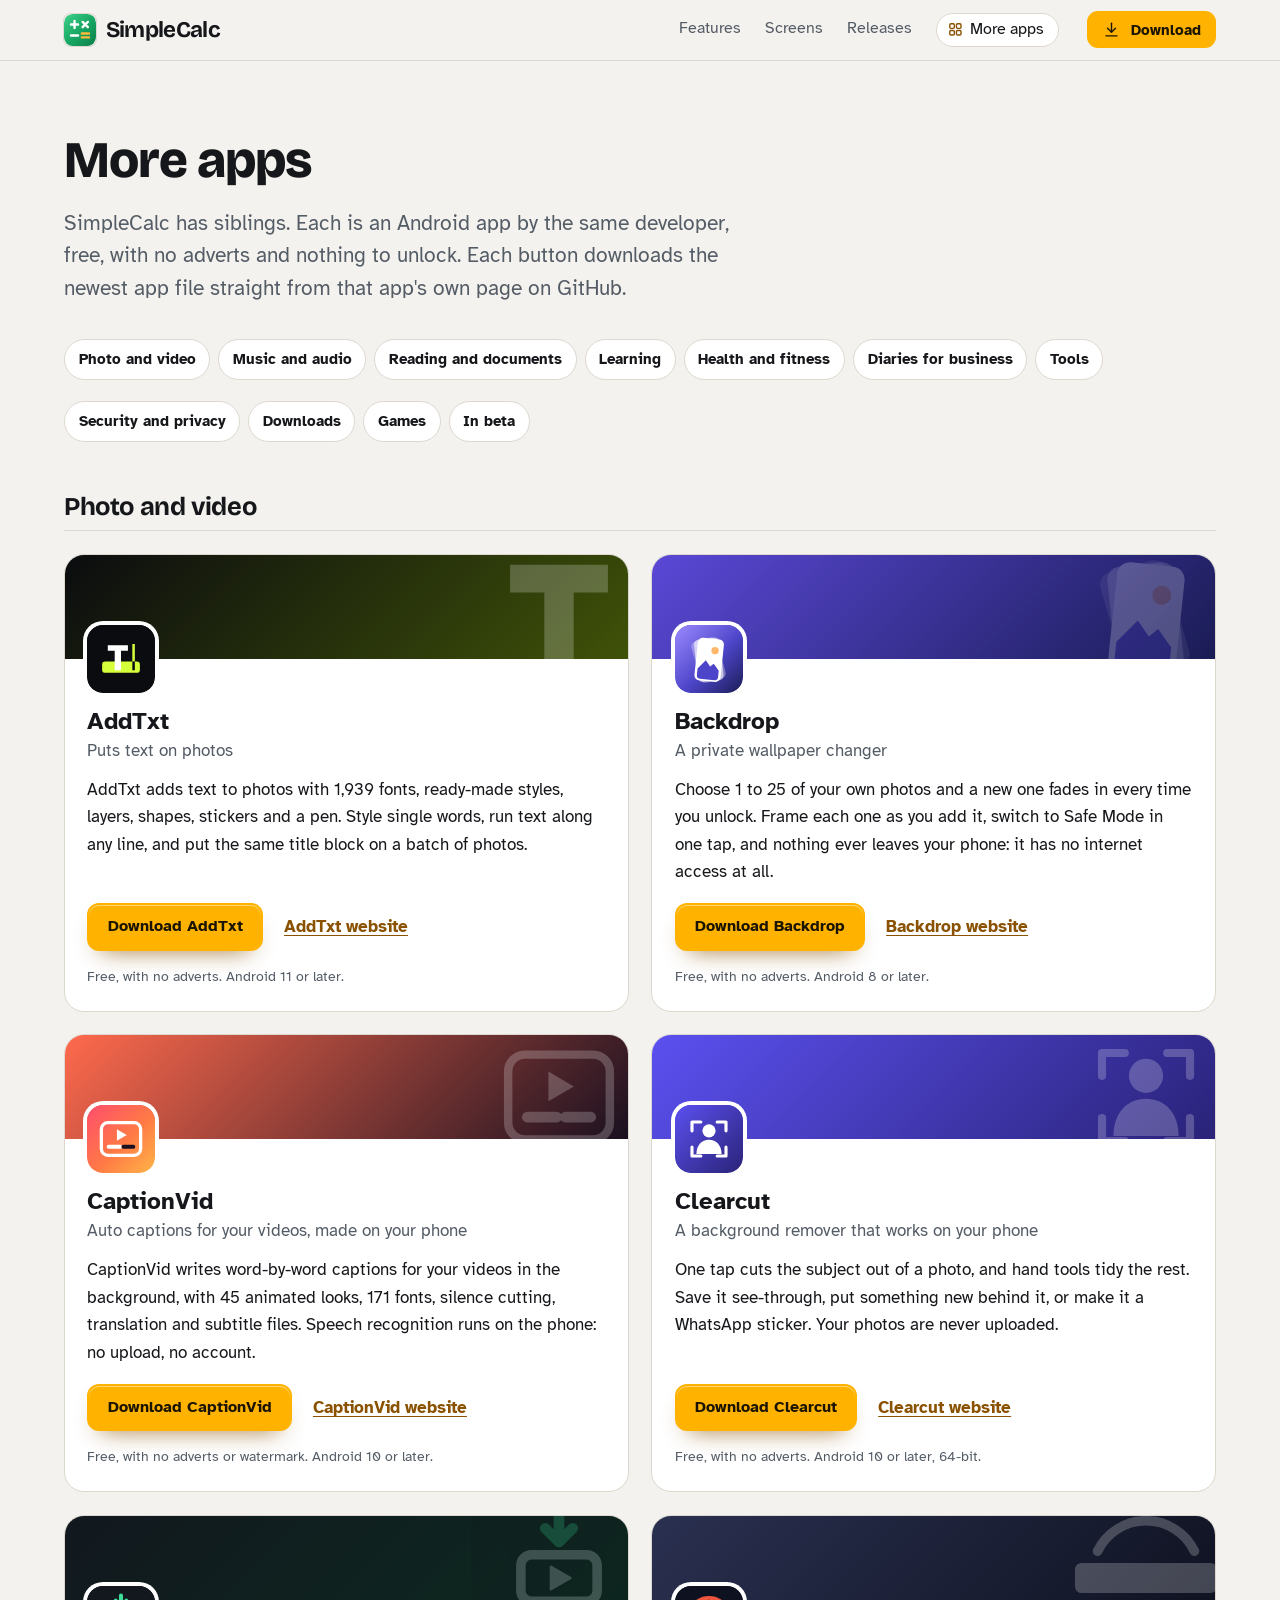
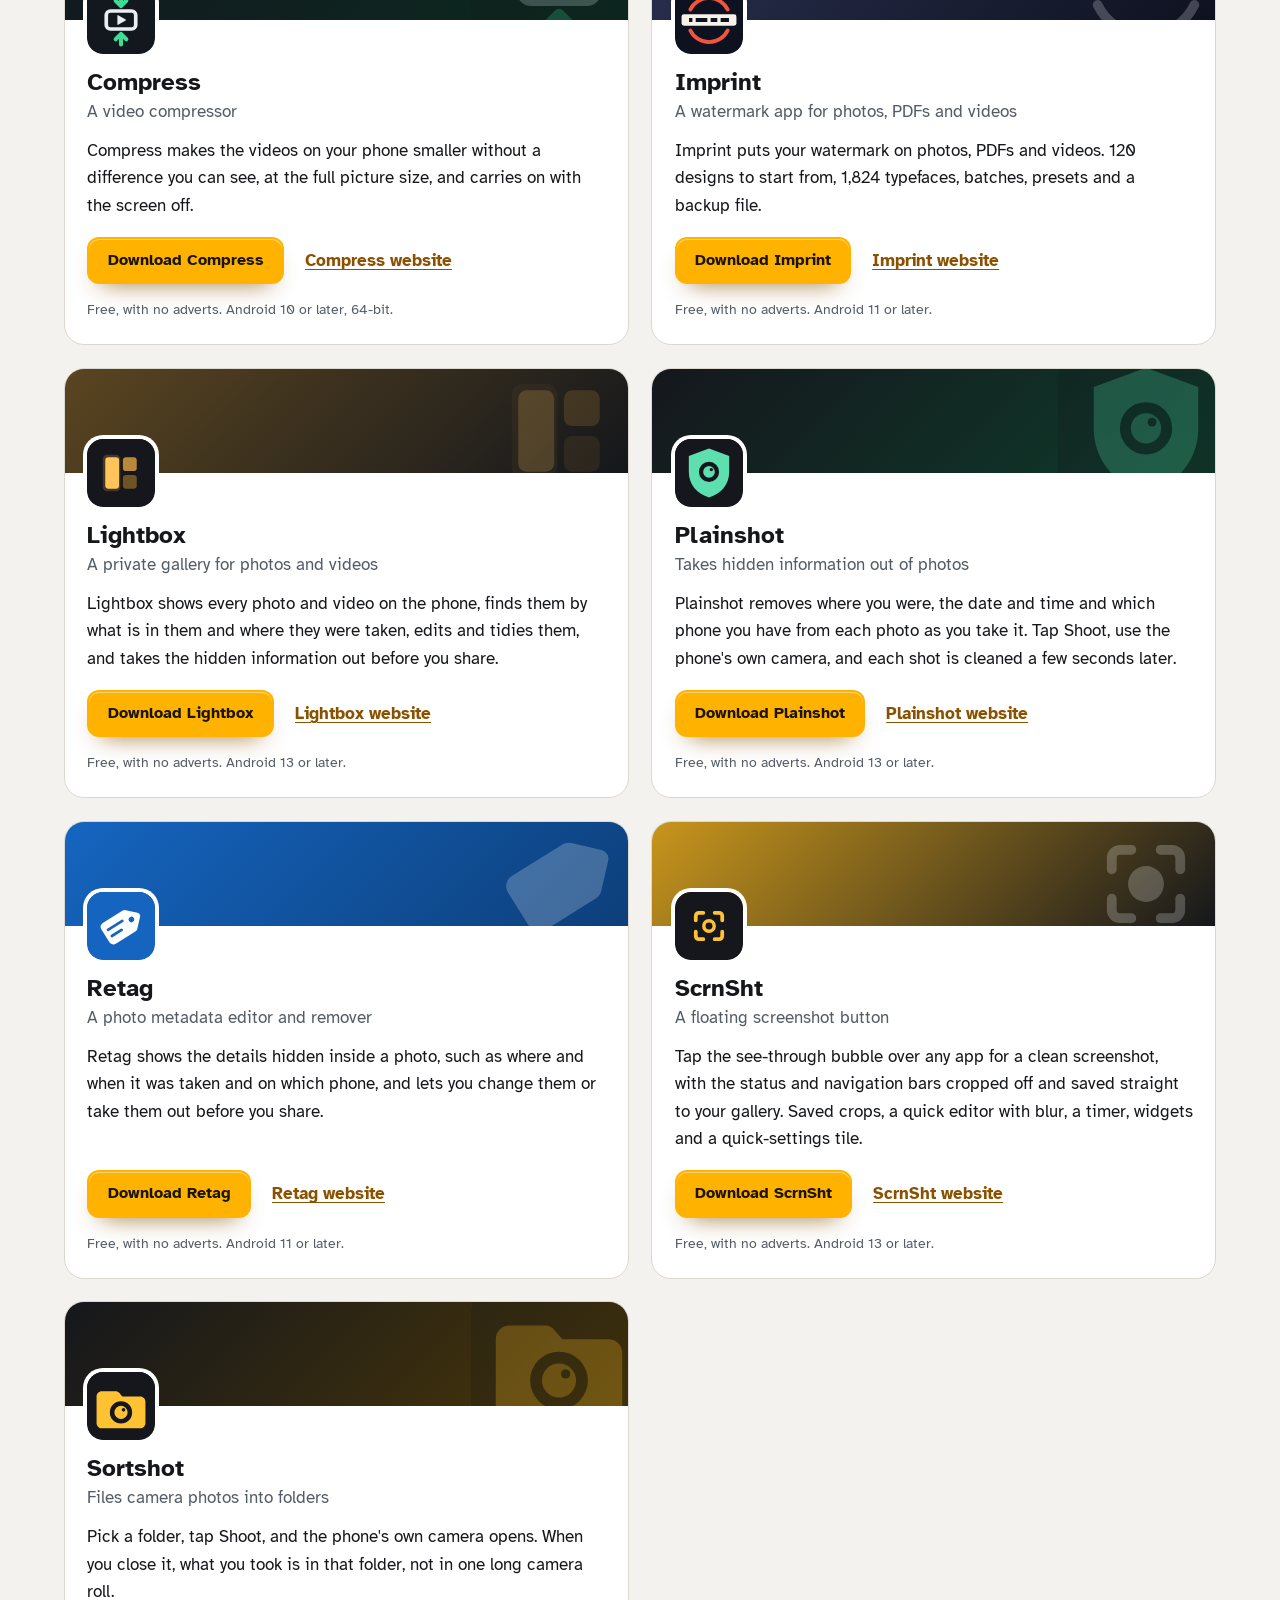
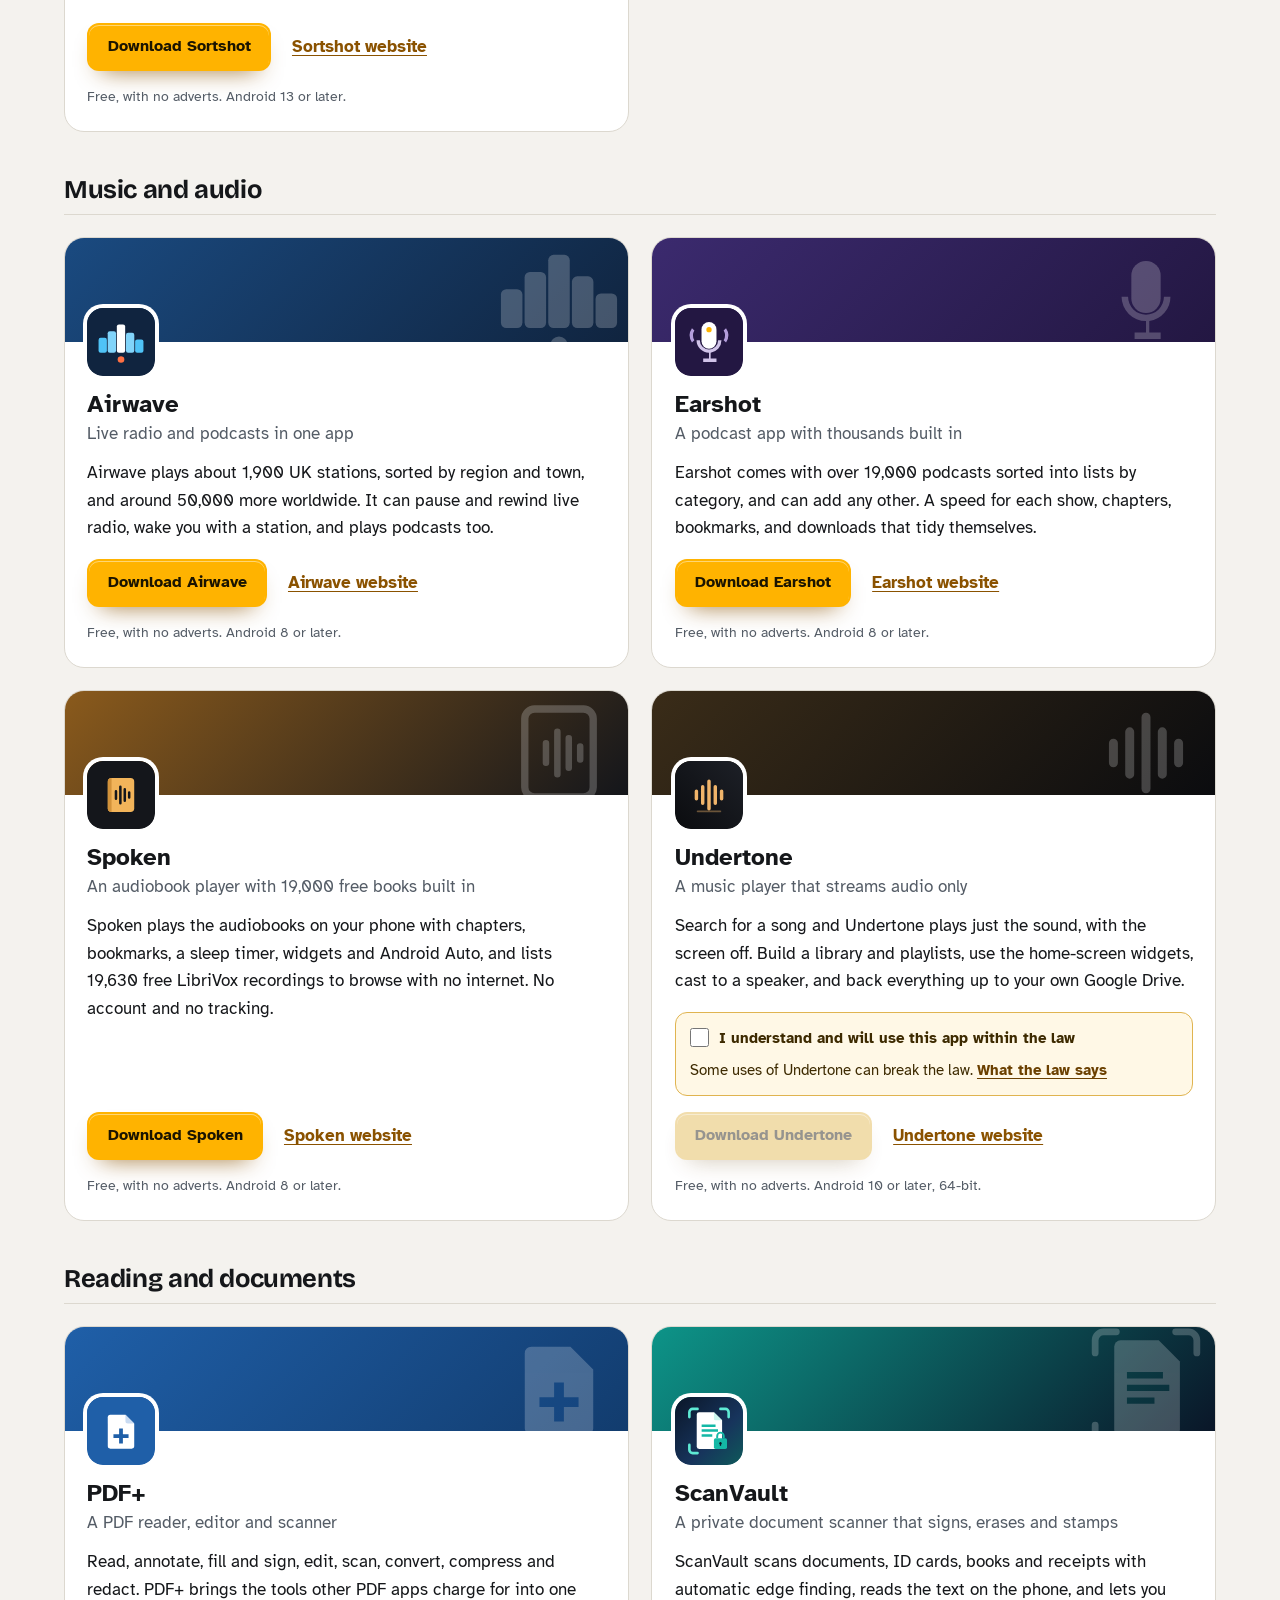
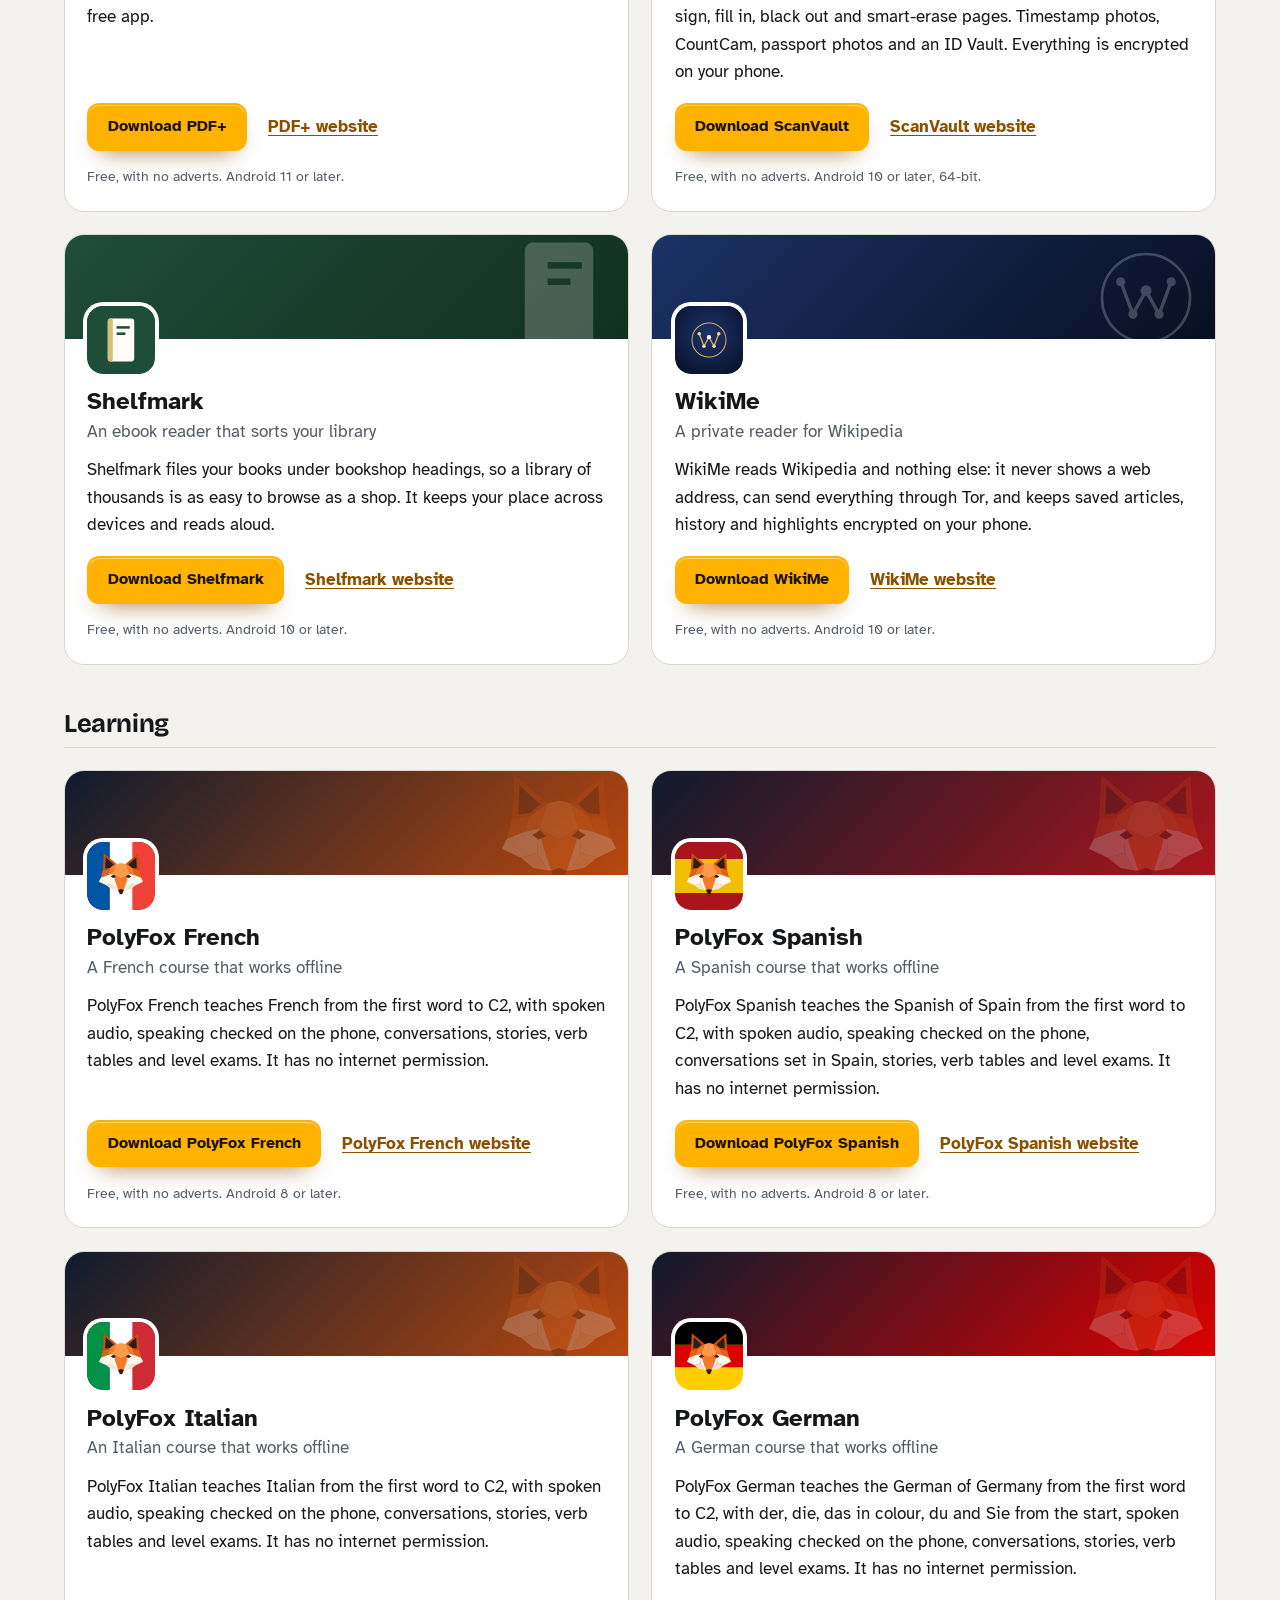
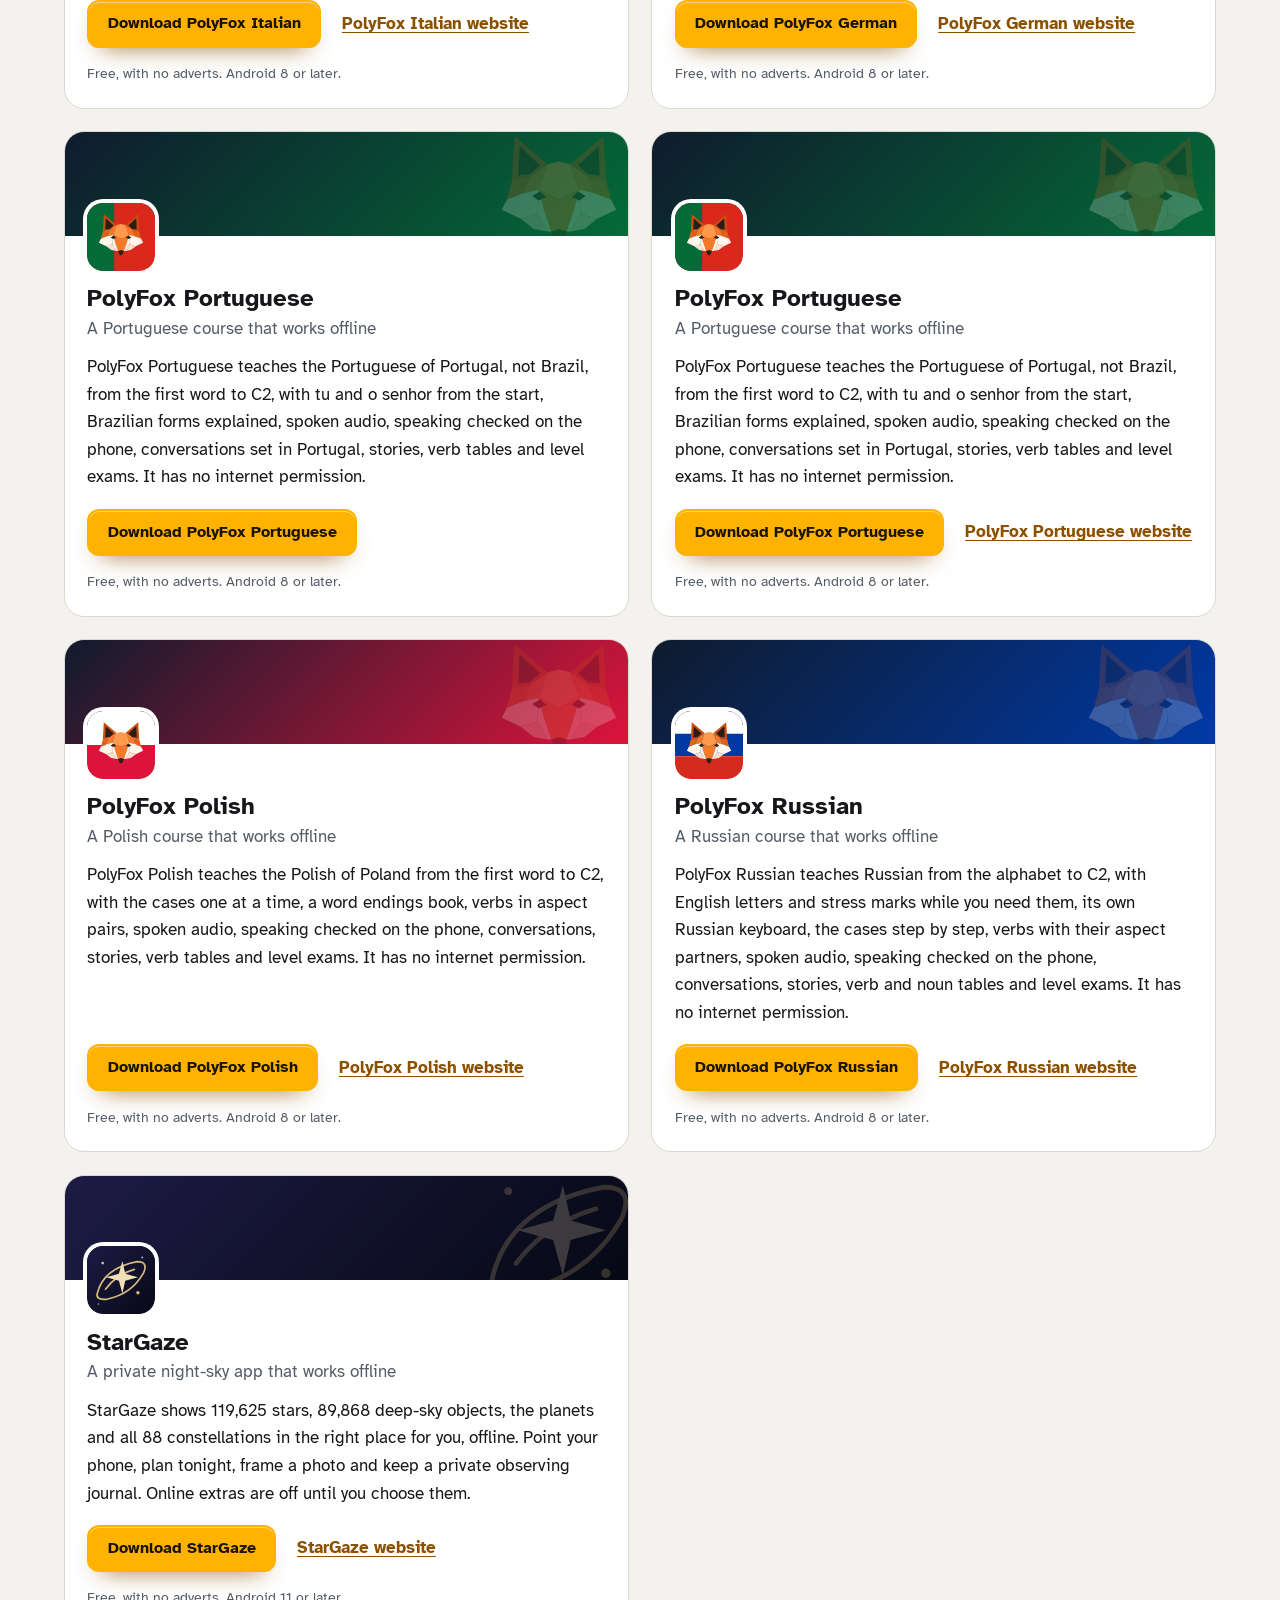
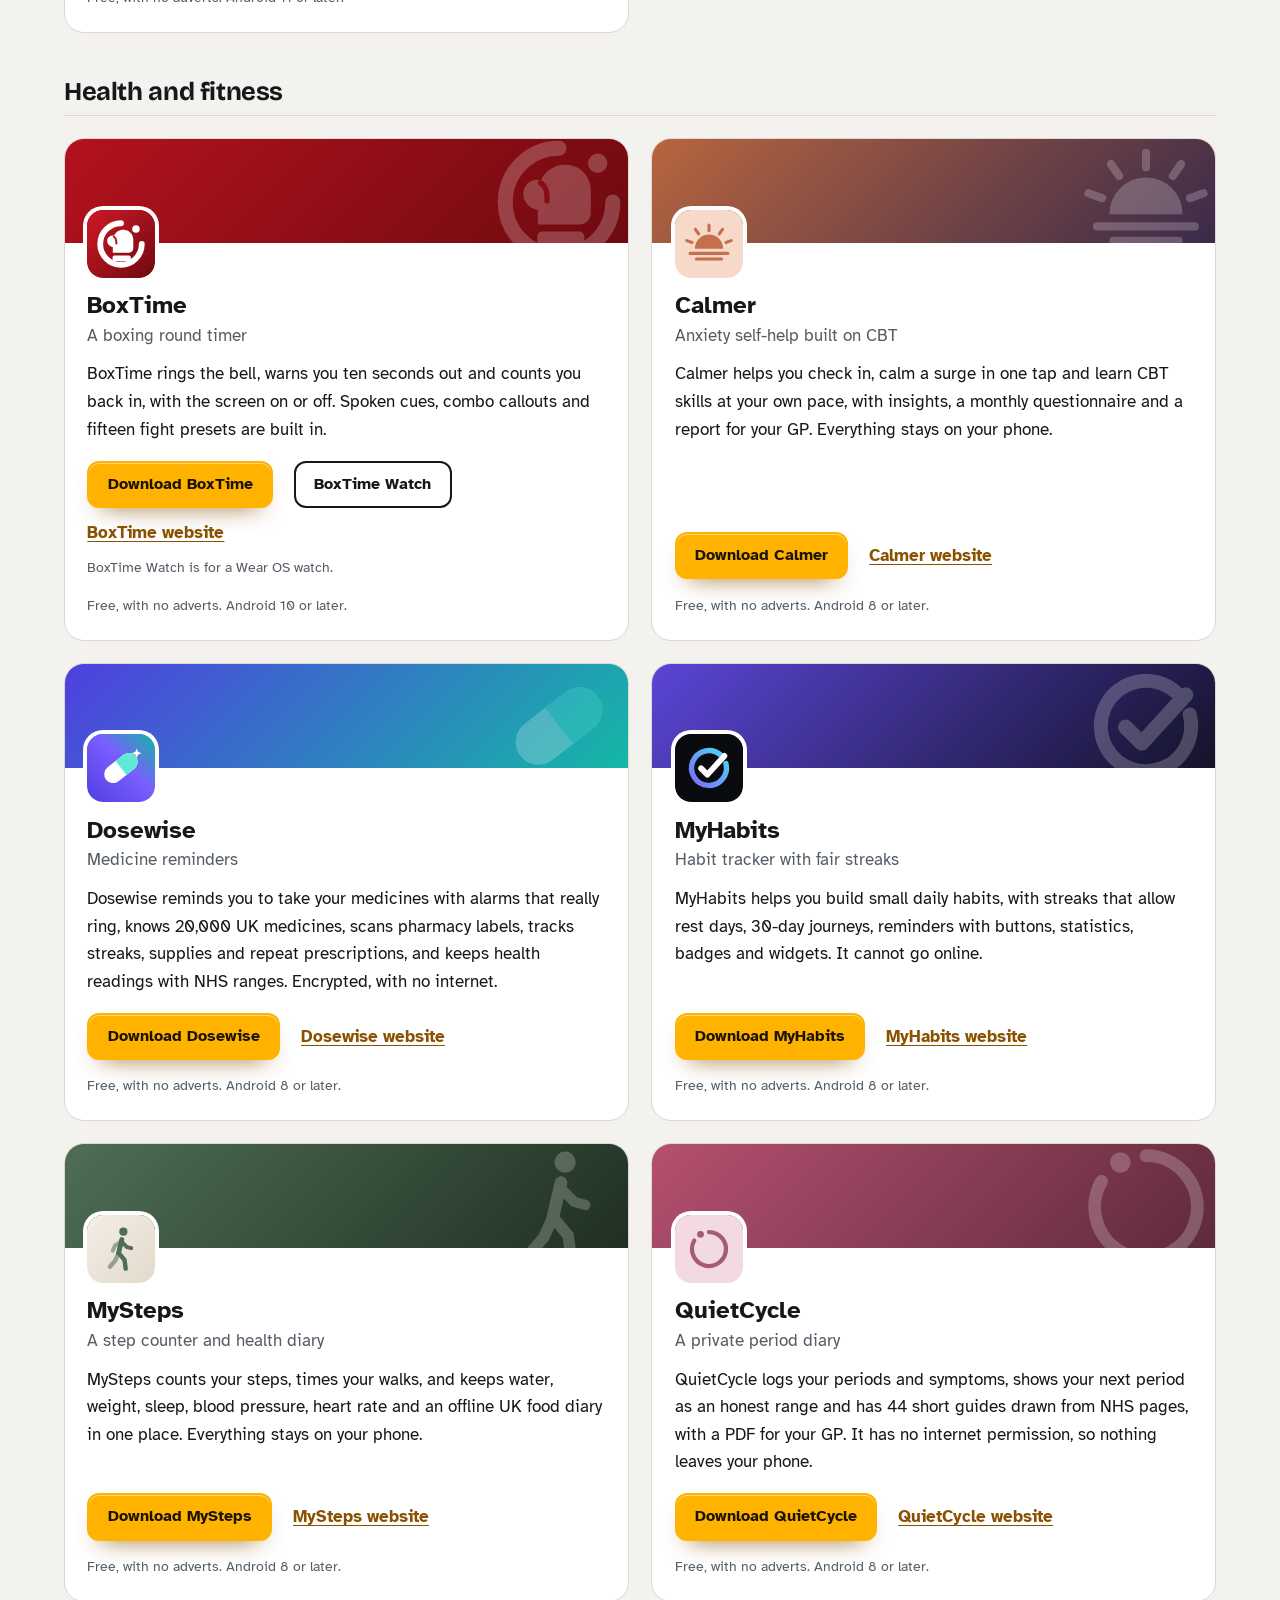
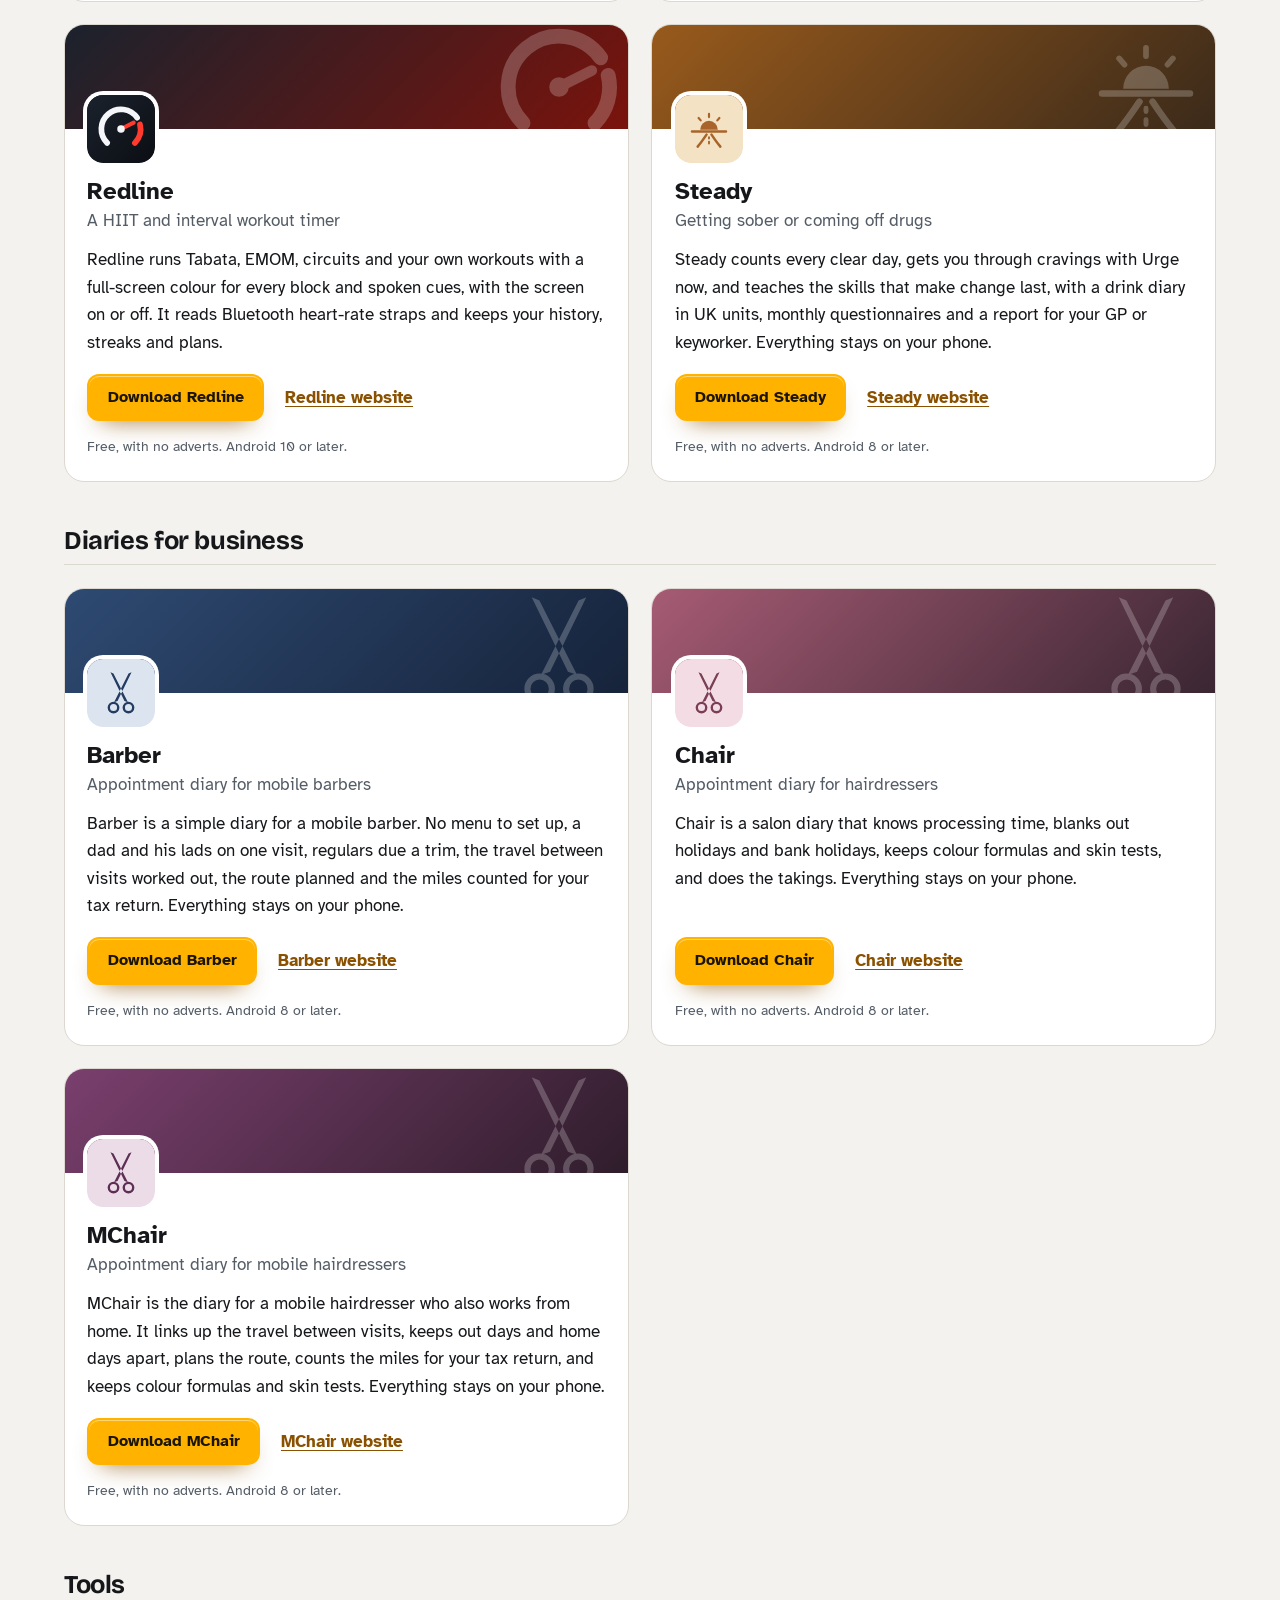
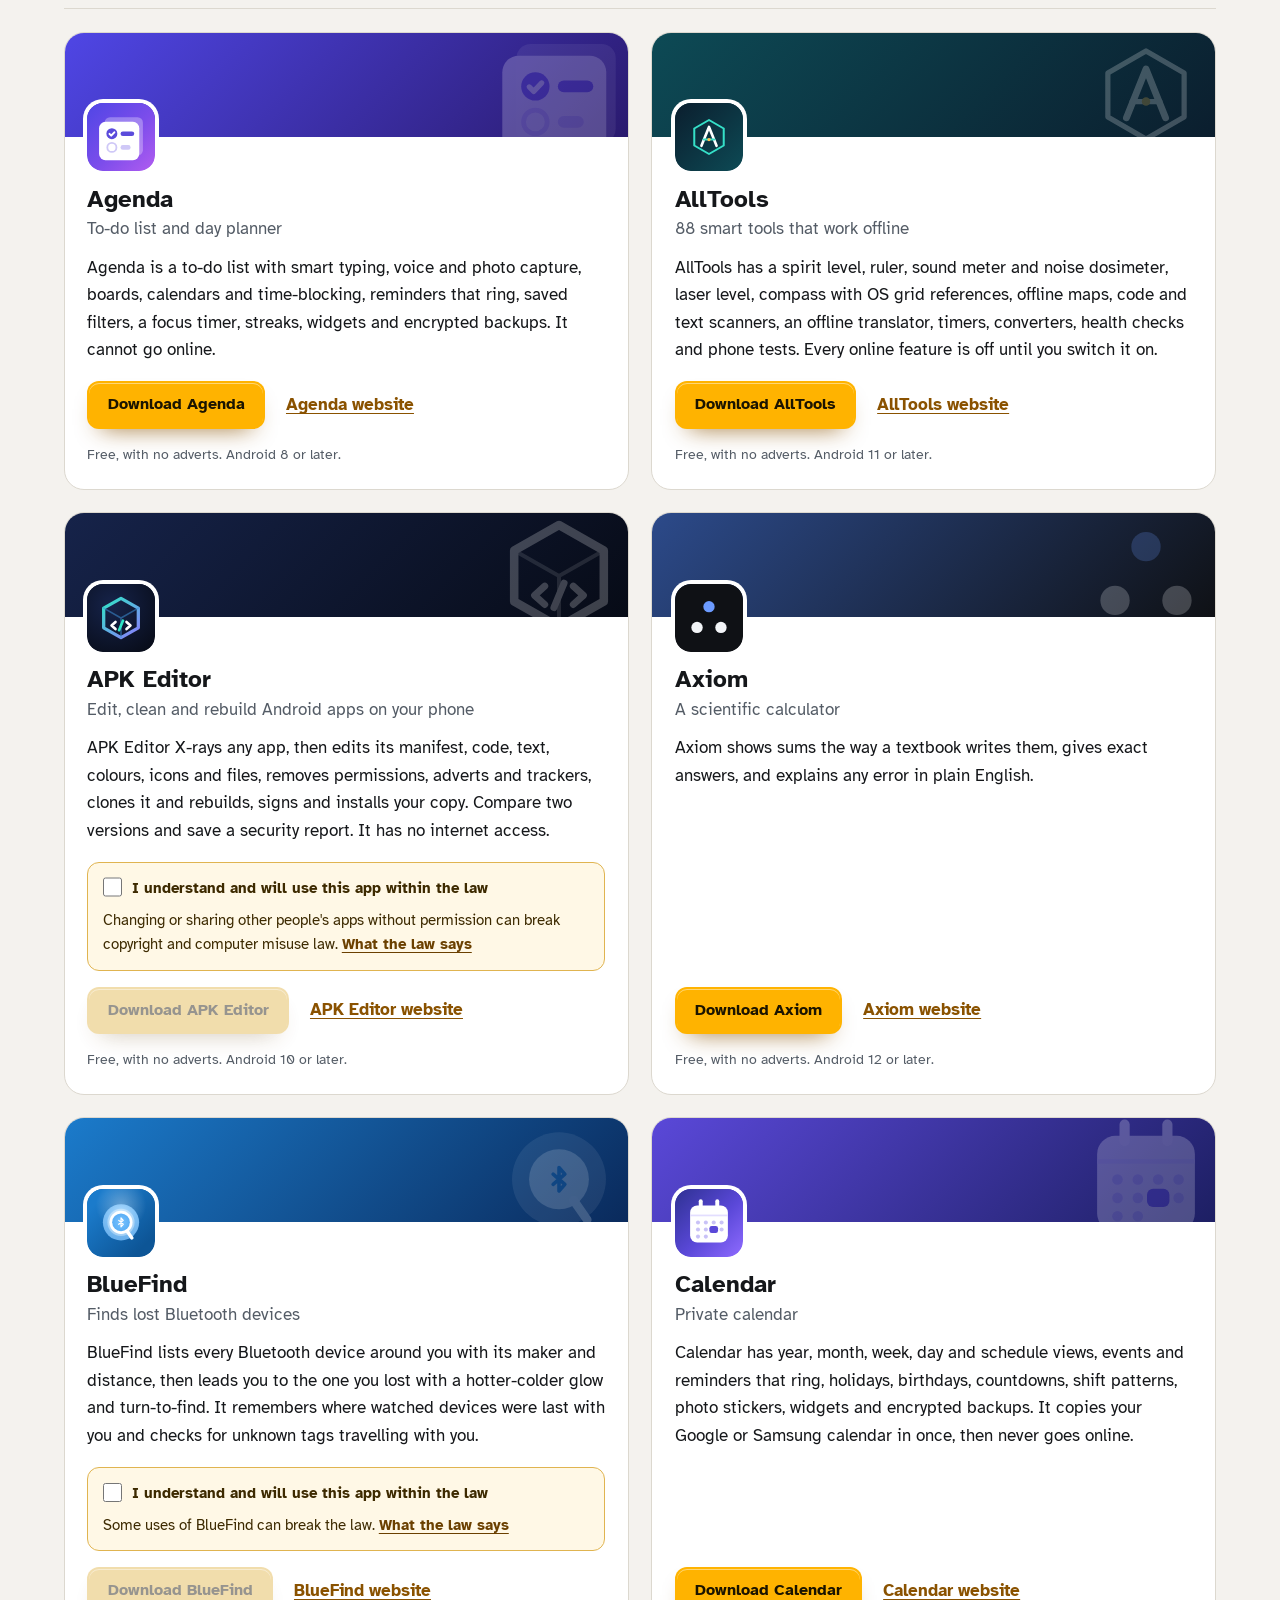
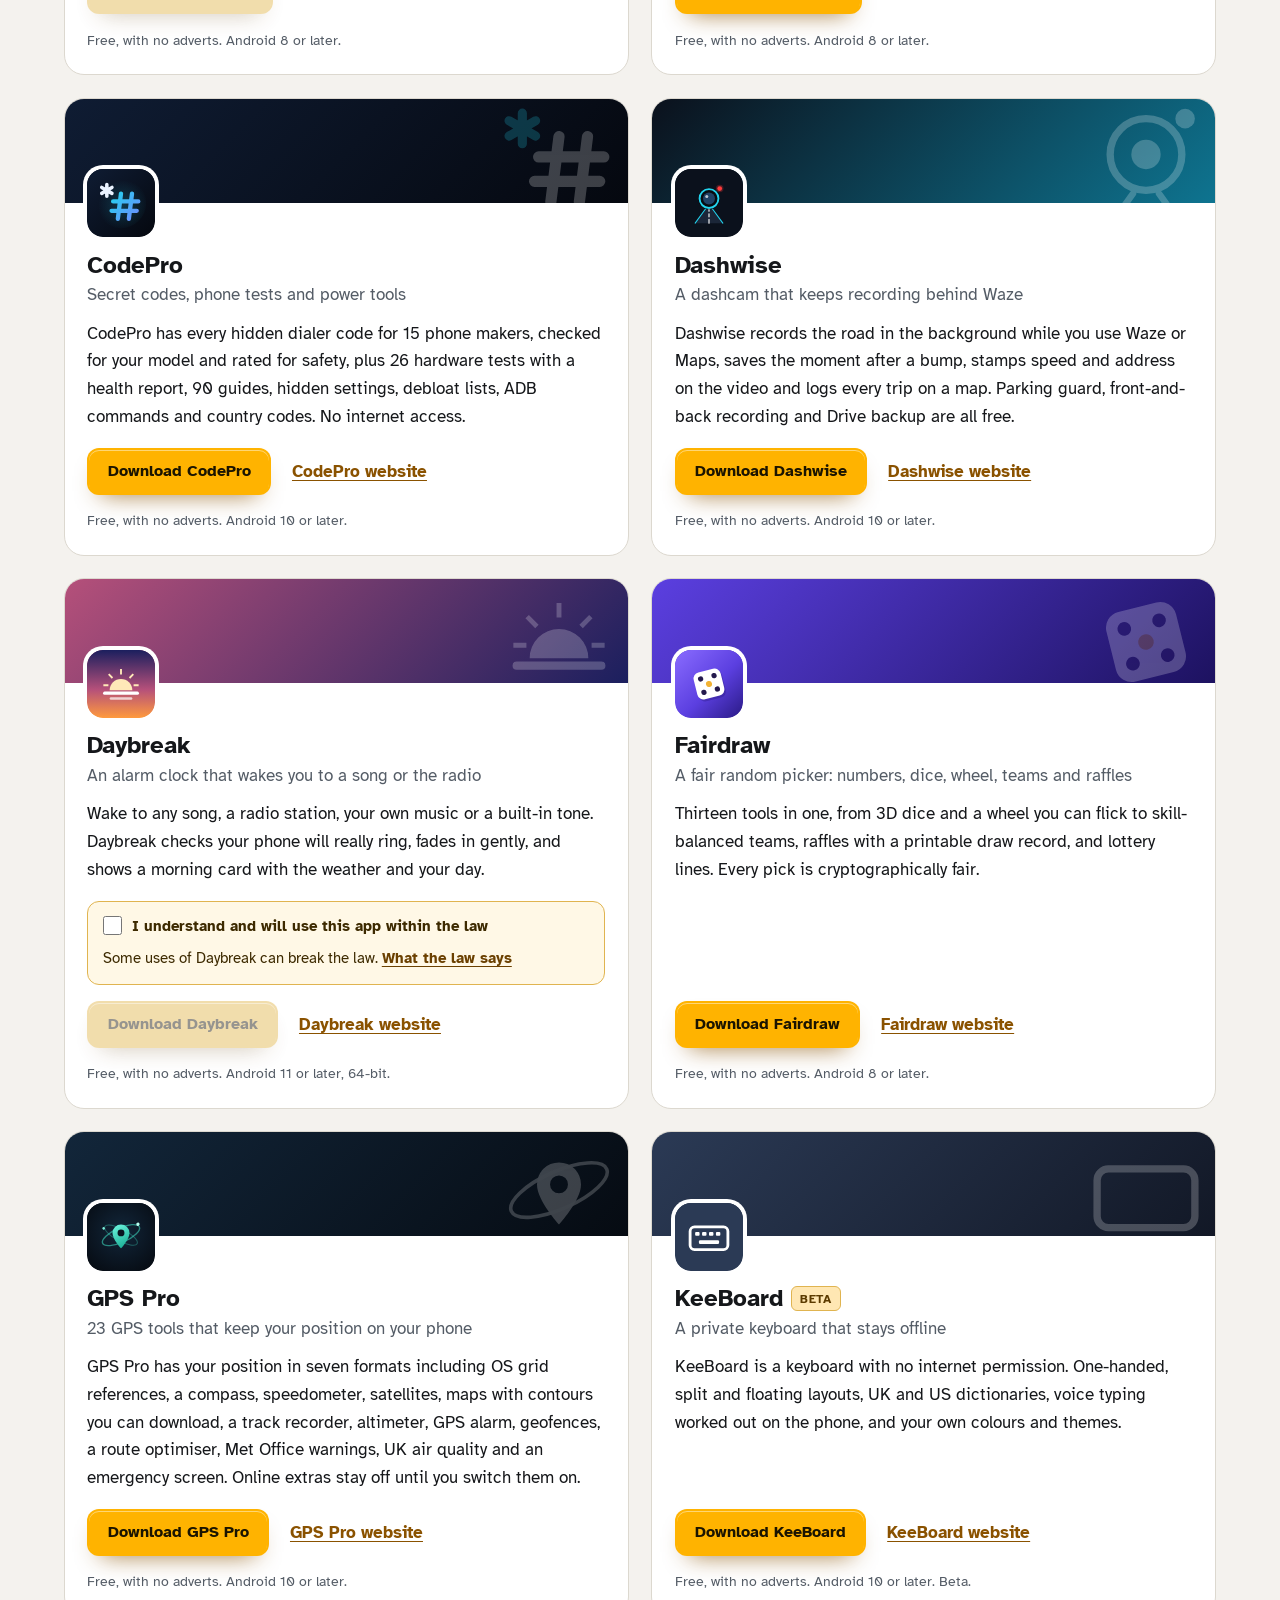
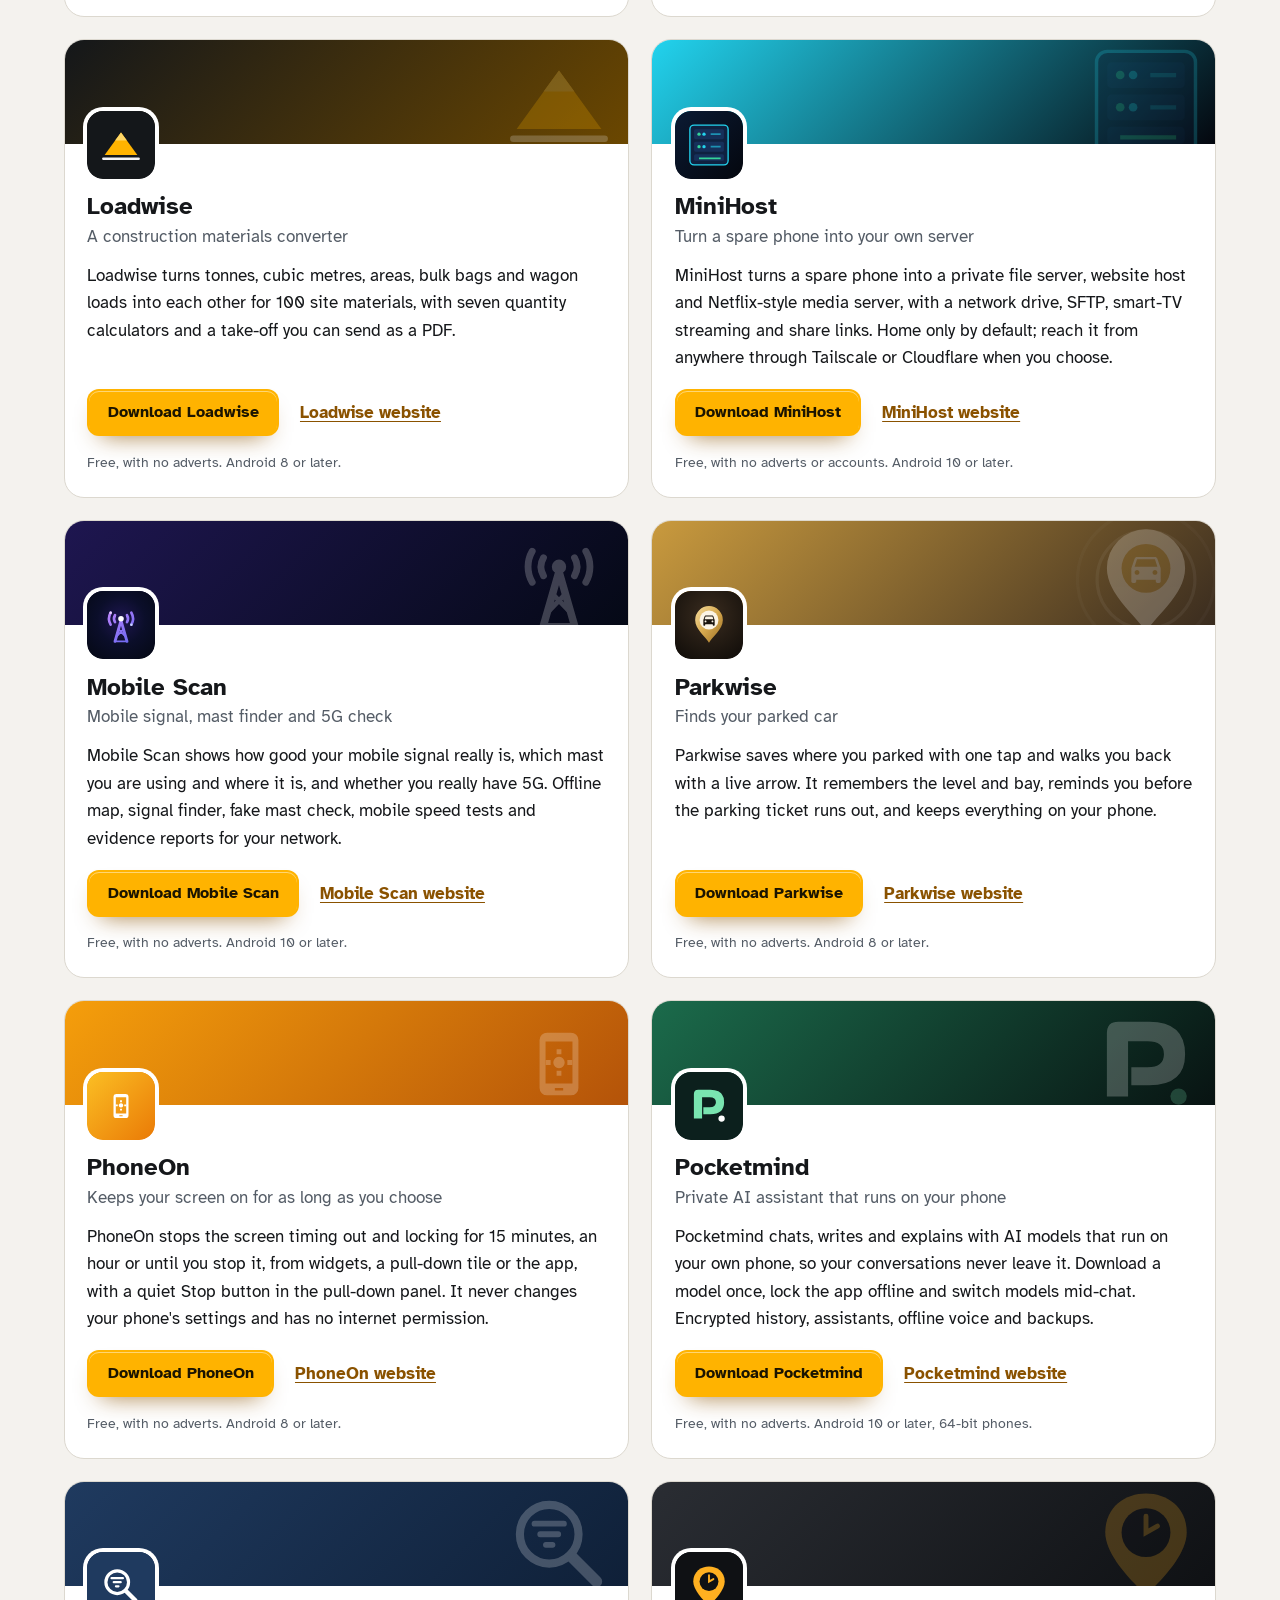
==== commit e3af324a: "More apps: add PolyFox Portuguese" ====
--- a/more-apps.html
+++ b/more-apps.html
@@ -4,7 +4,7 @@
 <meta charset="utf-8">
 <meta name="viewport" content="width=device-width, initial-scale=1">
 <title>More apps from the maker of SimpleCalc</title>
-<meta name="description" content="All 95 free Android apps from the maker of SimpleCalc, in one list by category, each with its download and a link to its website.">
+<meta name="description" content="All 96 free Android apps from the maker of SimpleCalc, in one list by category, each with its download and a link to its website.">
 <meta name="author" content="Jonathan Jackson">
 <link rel="canonical" href="https://customgpter.github.io/simplecalc/more-apps.html">
 <meta name="theme-color" content="#f3f6f4" media="(prefers-color-scheme: light)">
@@ -12,7 +12,7 @@
 <meta property="og:type" content="website">
 <meta property="og:site_name" content="SimpleCalc">
 <meta property="og:title" content="More apps from the maker of SimpleCalc">
-<meta property="og:description" content="All 95 free Android apps from the maker of SimpleCalc, in one list by category, each with its download and a link to its website.">
+<meta property="og:description" content="All 96 free Android apps from the maker of SimpleCalc, in one list by category, each with its download and a link to its website.">
 <meta property="og:url" content="https://customgpter.github.io/simplecalc/more-apps.html">
 <meta property="og:image" content="https://customgpter.github.io/simplecalc/assets/og.png">
 <meta property="og:image:width" content="1200">
@@ -69,7 +69,7 @@
 <div class="mapps-group" role="group" aria-labelledby="apps-learning"><h2 class="mapps-cat" id="apps-learning">Learning</h2>
 <ul class="mapps"><li class="mapp" style="--b:#0f1b2d;--b2:#b8480f"><div class="mapp-cover" aria-hidden="true"><svg viewBox="0 0 108 108"><polygon fill="#C94E12" points="26.7,17.9 47.0,35.1 36.1,42.9 25.1,45.2"/><polygon fill="#C94E12" points="82.9,45.2 71.9,42.9 61.0,35.1 81.3,17.9"/><polygon fill="#2B1D17" points="29.8,24.1 42.3,35.8 36.1,41.3 29.0,42.1"/><polygon fill="#2B1D17" points="79.0,42.1 71.9,41.3 65.7,35.8 78.2,24.1"/><polygon fill="#FF9A4D" points="54.0,33.5 47.0,35.1 41.5,50.7 54.0,56.9"/><polygon fill="#FF9A4D" points="54.0,56.9 66.5,50.7 61.0,35.1 54.0,33.5"/><polygon fill="#F47A2A" points="47.0,35.1 36.1,42.9 32.2,53.0 41.5,50.7"/><polygon fill="#F47A2A" points="66.5,50.7 75.8,53.0 71.9,42.9 61.0,35.1"/><polygon fill="#E2611A" points="36.1,42.9 25.1,45.2 22.0,56.9 32.2,53.0"/><polygon fill="#E2611A" points="75.8,53.0 86.0,56.9 82.9,45.2 71.9,42.9"/><polygon fill="#FFF6EC" points="32.2,53.0 22.0,56.9 18.9,63.1 30.6,68.6 40.7,65.5 41.5,50.7"/><polygon fill="#FFF6EC" points="66.5,50.7 67.3,65.5 77.4,68.6 89.1,63.1 86.0,56.9 75.8,53.0"/><polygon fill="#F3E3D2" points="30.6,68.6 40.7,65.5 47.0,76.4 38.4,74.8"/><polygon fill="#F3E3D2" points="69.6,74.8 61.0,76.4 67.3,65.5 77.4,68.6"/><polygon fill="#F47A2A" points="41.5,50.7 54.0,56.9 54.0,78.0 49.3,76.4 44.6,62.4"/><polygon fill="#F47A2A" points="63.4,62.4 58.7,76.4 54.0,78.0 54.0,56.9 66.5,50.7"/><polygon fill="#FFF6EC" points="41.5,50.7 44.6,62.4 49.3,76.4 47.0,76.4 40.7,65.5"/><polygon fill="#FFF6EC" points="67.3,65.5 61.0,76.4 58.7,76.4 63.4,62.4 66.5,50.7"/><polygon fill="#2B1D17" points="49.3,76.4 54.0,74.8 58.7,76.4 56.3,81.9 54.0,83.4 51.7,81.9"/><polygon fill="#2B1D17" points="37.6,54.6 42.3,51.8 46.2,55.3 41.5,57.3"/><polygon fill="#2B1D17" points="66.5,57.3 61.8,55.3 65.7,51.8 70.4,54.6"/></svg></div><div class="mapp-body"><svg class="mapp-icon" viewBox="0 0 108 108" aria-hidden="true"><rect width="108" height="108" rx="24" fill="#EF4135"/><path fill="#FFFFFF" d="M36 0H72V108H36Z"/><path fill="#0055A4" d="M24 0H36V108H24A24 24 0 0 1 0 84V24A24 24 0 0 1 24 0Z"/><polygon fill="#C94E12" points="26.7,17.9 47.0,35.1 36.1,42.9 25.1,45.2"/><polygon fill="#C94E12" points="82.9,45.2 71.9,42.9 61.0,35.1 81.3,17.9"/><polygon fill="#2B1D17" points="29.8,24.1 42.3,35.8 36.1,41.3 29.0,42.1"/><polygon fill="#2B1D17" points="79.0,42.1 71.9,41.3 65.7,35.8 78.2,24.1"/><polygon fill="#FF9A4D" points="54.0,33.5 47.0,35.1 41.5,50.7 54.0,56.9"/><polygon fill="#FF9A4D" points="54.0,56.9 66.5,50.7 61.0,35.1 54.0,33.5"/><polygon fill="#F47A2A" points="47.0,35.1 36.1,42.9 32.2,53.0 41.5,50.7"/><polygon fill="#F47A2A" points="66.5,50.7 75.8,53.0 71.9,42.9 61.0,35.1"/><polygon fill="#E2611A" points="36.1,42.9 25.1,45.2 22.0,56.9 32.2,53.0"/><polygon fill="#E2611A" points="75.8,53.0 86.0,56.9 82.9,45.2 71.9,42.9"/><polygon fill="#FFF6EC" points="32.2,53.0 22.0,56.9 18.9,63.1 30.6,68.6 40.7,65.5 41.5,50.7"/><polygon fill="#FFF6EC" points="66.5,50.7 67.3,65.5 77.4,68.6 89.1,63.1 86.0,56.9 75.8,53.0"/><polygon fill="#F3E3D2" points="30.6,68.6 40.7,65.5 47.0,76.4 38.4,74.8"/><polygon fill="#F3E3D2" points="69.6,74.8 61.0,76.4 67.3,65.5 77.4,68.6"/><polygon fill="#F47A2A" points="41.5,50.7 54.0,56.9 54.0,78.0 49.3,76.4 44.6,62.4"/><polygon fill="#F47A2A" points="63.4,62.4 58.7,76.4 54.0,78.0 54.0,56.9 66.5,50.7"/><polygon fill="#FFF6EC" points="41.5,50.7 44.6,62.4 49.3,76.4 47.0,76.4 40.7,65.5"/><polygon fill="#FFF6EC" points="67.3,65.5 61.0,76.4 58.7,76.4 63.4,62.4 66.5,50.7"/><polygon fill="#2B1D17" points="49.3,76.4 54.0,74.8 58.7,76.4 56.3,81.9 54.0,83.4 51.7,81.9"/><polygon fill="#2B1D17" points="37.6,54.6 42.3,51.8 46.2,55.3 41.5,57.3"/><polygon fill="#2B1D17" points="66.5,57.3 61.8,55.3 65.7,51.8 70.4,54.6"/></svg><h3>PolyFox French</h3><p class="mapp-kind">A French course that works offline</p><p class="mapp-say">PolyFox French teaches French from the first word to C2, with spoken audio, speaking checked on the phone, conversations, stories, verb tables and level exams. It has no internet permission.</p><p class="mapp-go"><a class="button" href="https://github.com/CustomGPTer/polyfox/releases/latest/download/PolyFox.apk">Download PolyFox French</a><a class="mapp-site" href="https://customgpter.github.io/polyfox/">PolyFox French website</a></p><p class="mapp-needs">Free, with no adverts. Android 8 or later.</p></div></li><li class="mapp" style="--b:#0f1b2d;--b2:#aa151b"><div class="mapp-cover" aria-hidden="true"><svg viewBox="0 0 108 108"><polygon fill="#C94E12" points="26.7,17.9 47.0,35.1 36.1,42.9 25.1,45.2"/><polygon fill="#C94E12" points="82.9,45.2 71.9,42.9 61.0,35.1 81.3,17.9"/><polygon fill="#2B1D17" points="29.8,24.1 42.3,35.8 36.1,41.3 29.0,42.1"/><polygon fill="#2B1D17" points="79.0,42.1 71.9,41.3 65.7,35.8 78.2,24.1"/><polygon fill="#FF9A4D" points="54.0,33.5 47.0,35.1 41.5,50.7 54.0,56.9"/><polygon fill="#FF9A4D" points="54.0,56.9 66.5,50.7 61.0,35.1 54.0,33.5"/><polygon fill="#F47A2A" points="47.0,35.1 36.1,42.9 32.2,53.0 41.5,50.7"/><polygon fill="#F47A2A" points="66.5,50.7 75.8,53.0 71.9,42.9 61.0,35.1"/><polygon fill="#E2611A" points="36.1,42.9 25.1,45.2 22.0,56.9 32.2,53.0"/><polygon fill="#E2611A" points="75.8,53.0 86.0,56.9 82.9,45.2 71.9,42.9"/><polygon fill="#FFF6EC" points="32.2,53.0 22.0,56.9 18.9,63.1 30.6,68.6 40.7,65.5 41.5,50.7"/><polygon fill="#FFF6EC" points="66.5,50.7 67.3,65.5 77.4,68.6 89.1,63.1 86.0,56.9 75.8,53.0"/><polygon fill="#F3E3D2" points="30.6,68.6 40.7,65.5 47.0,76.4 38.4,74.8"/><polygon fill="#F3E3D2" points="69.6,74.8 61.0,76.4 67.3,65.5 77.4,68.6"/><polygon fill="#F47A2A" points="41.5,50.7 54.0,56.9 54.0,78.0 49.3,76.4 44.6,62.4"/><polygon fill="#F47A2A" points="63.4,62.4 58.7,76.4 54.0,78.0 54.0,56.9 66.5,50.7"/><polygon fill="#FFF6EC" points="41.5,50.7 44.6,62.4 49.3,76.4 47.0,76.4 40.7,65.5"/><polygon fill="#FFF6EC" points="67.3,65.5 61.0,76.4 58.7,76.4 63.4,62.4 66.5,50.7"/><polygon fill="#2B1D17" points="49.3,76.4 54.0,74.8 58.7,76.4 56.3,81.9 54.0,83.4 51.7,81.9"/><polygon fill="#2B1D17" points="37.6,54.6 42.3,51.8 46.2,55.3 41.5,57.3"/><polygon fill="#2B1D17" points="66.5,57.3 61.8,55.3 65.7,51.8 70.4,54.6"/></svg></div><div class="mapp-body"><svg class="mapp-icon" viewBox="0 0 108 108" aria-hidden="true"><rect width="108" height="108" rx="24" fill="#AA151B"/><path fill="#F1BF00" d="M0 27H108V81H0Z"/><polygon fill="#C94E12" points="26.7,17.9 47.0,35.1 36.1,42.9 25.1,45.2"/><polygon fill="#C94E12" points="82.9,45.2 71.9,42.9 61.0,35.1 81.3,17.9"/><polygon fill="#2B1D17" points="29.8,24.1 42.3,35.8 36.1,41.3 29.0,42.1"/><polygon fill="#2B1D17" points="79.0,42.1 71.9,41.3 65.7,35.8 78.2,24.1"/><polygon fill="#FF9A4D" points="54.0,33.5 47.0,35.1 41.5,50.7 54.0,56.9"/><polygon fill="#FF9A4D" points="54.0,56.9 66.5,50.7 61.0,35.1 54.0,33.5"/><polygon fill="#F47A2A" points="47.0,35.1 36.1,42.9 32.2,53.0 41.5,50.7"/><polygon fill="#F47A2A" points="66.5,50.7 75.8,53.0 71.9,42.9 61.0,35.1"/><polygon fill="#E2611A" points="36.1,42.9 25.1,45.2 22.0,56.9 32.2,53.0"/><polygon fill="#E2611A" points="75.8,53.0 86.0,56.9 82.9,45.2 71.9,42.9"/><polygon fill="#FFF6EC" points="32.2,53.0 22.0,56.9 18.9,63.1 30.6,68.6 40.7,65.5 41.5,50.7"/><polygon fill="#FFF6EC" points="66.5,50.7 67.3,65.5 77.4,68.6 89.1,63.1 86.0,56.9 75.8,53.0"/><polygon fill="#F3E3D2" points="30.6,68.6 40.7,65.5 47.0,76.4 38.4,74.8"/><polygon fill="#F3E3D2" points="69.6,74.8 61.0,76.4 67.3,65.5 77.4,68.6"/><polygon fill="#F47A2A" points="41.5,50.7 54.0,56.9 54.0,78.0 49.3,76.4 44.6,62.4"/><polygon fill="#F47A2A" points="63.4,62.4 58.7,76.4 54.0,78.0 54.0,56.9 66.5,50.7"/><polygon fill="#FFF6EC" points="41.5,50.7 44.6,62.4 49.3,76.4 47.0,76.4 40.7,65.5"/><polygon fill="#FFF6EC" points="67.3,65.5 61.0,76.4 58.7,76.4 63.4,62.4 66.5,50.7"/><polygon fill="#2B1D17" points="49.3,76.4 54.0,74.8 58.7,76.4 56.3,81.9 54.0,83.4 51.7,81.9"/><polygon fill="#2B1D17" points="37.6,54.6 42.3,51.8 46.2,55.3 41.5,57.3"/><polygon fill="#2B1D17" points="66.5,57.3 61.8,55.3 65.7,51.8 70.4,54.6"/></svg><h3>PolyFox Spanish</h3><p class="mapp-kind">A Spanish course that works offline</p><p class="mapp-say">PolyFox Spanish teaches the Spanish of Spain from the first word to C2, with spoken audio, speaking checked on the phone, conversations set in Spain, stories, verb tables and level exams. It has no internet permission.</p><p class="mapp-go"><a class="button" href="https://github.com/CustomGPTer/polyfox-spanish/releases/latest/download/PolyFox.apk">Download PolyFox Spanish</a><a class="mapp-site" href="https://customgpter.github.io/polyfox-spanish/">PolyFox Spanish website</a></p><p class="mapp-needs">Free, with no adverts. Android 8 or later.</p></div></li>
 <li class="mapp" style="--b:#0f1b2d;--b2:#b8480f"><div class="mapp-cover" aria-hidden="true"><svg viewBox="0 0 108 108"><polygon fill="#C94E12" points="26.7,17.9 47.0,35.1 36.1,42.9 25.1,45.2"/><polygon fill="#C94E12" points="82.9,45.2 71.9,42.9 61.0,35.1 81.3,17.9"/><polygon fill="#2B1D17" points="29.8,24.1 42.3,35.8 36.1,41.3 29.0,42.1"/><polygon fill="#2B1D17" points="79.0,42.1 71.9,41.3 65.7,35.8 78.2,24.1"/><polygon fill="#FF9A4D" points="54.0,33.5 47.0,35.1 41.5,50.7 54.0,56.9"/><polygon fill="#FF9A4D" points="54.0,56.9 66.5,50.7 61.0,35.1 54.0,33.5"/><polygon fill="#F47A2A" points="47.0,35.1 36.1,42.9 32.2,53.0 41.5,50.7"/><polygon fill="#F47A2A" points="66.5,50.7 75.8,53.0 71.9,42.9 61.0,35.1"/><polygon fill="#E2611A" points="36.1,42.9 25.1,45.2 22.0,56.9 32.2,53.0"/><polygon fill="#E2611A" points="75.8,53.0 86.0,56.9 82.9,45.2 71.9,42.9"/><polygon fill="#FFF6EC" points="32.2,53.0 22.0,56.9 18.9,63.1 30.6,68.6 40.7,65.5 41.5,50.7"/><polygon fill="#FFF6EC" points="66.5,50.7 67.3,65.5 77.4,68.6 89.1,63.1 86.0,56.9 75.8,53.0"/><polygon fill="#F3E3D2" points="30.6,68.6 40.7,65.5 47.0,76.4 38.4,74.8"/><polygon fill="#F3E3D2" points="69.6,74.8 61.0,76.4 67.3,65.5 77.4,68.6"/><polygon fill="#F47A2A" points="41.5,50.7 54.0,56.9 54.0,78.0 49.3,76.4 44.6,62.4"/><polygon fill="#F47A2A" points="63.4,62.4 58.7,76.4 54.0,78.0 54.0,56.9 66.5,50.7"/><polygon fill="#FFF6EC" points="41.5,50.7 44.6,62.4 49.3,76.4 47.0,76.4 40.7,65.5"/><polygon fill="#FFF6EC" points="67.3,65.5 61.0,76.4 58.7,76.4 63.4,62.4 66.5,50.7"/><polygon fill="#2B1D17" points="49.3,76.4 54.0,74.8 58.7,76.4 56.3,81.9 54.0,83.4 51.7,81.9"/><polygon fill="#2B1D17" points="37.6,54.6 42.3,51.8 46.2,55.3 41.5,57.3"/><polygon fill="#2B1D17" points="66.5,57.3 61.8,55.3 65.7,51.8 70.4,54.6"/></svg></div><div class="mapp-body"><svg class="mapp-icon" viewBox="0 0 108 108" aria-hidden="true"><rect width="108" height="108" rx="24" fill="#CE2B37"/><path fill="#FFFFFF" d="M36 0H72V108H36Z"/><path fill="#009246" d="M24 0H36V108H24A24 24 0 0 1 0 84V24A24 24 0 0 1 24 0Z"/><polygon fill="#C94E12" points="26.7,17.9 47.0,35.1 36.1,42.9 25.1,45.2"/><polygon fill="#C94E12" points="82.9,45.2 71.9,42.9 61.0,35.1 81.3,17.9"/><polygon fill="#2B1D17" points="29.8,24.1 42.3,35.8 36.1,41.3 29.0,42.1"/><polygon fill="#2B1D17" points="79.0,42.1 71.9,41.3 65.7,35.8 78.2,24.1"/><polygon fill="#FF9A4D" points="54.0,33.5 47.0,35.1 41.5,50.7 54.0,56.9"/><polygon fill="#FF9A4D" points="54.0,56.9 66.5,50.7 61.0,35.1 54.0,33.5"/><polygon fill="#F47A2A" points="47.0,35.1 36.1,42.9 32.2,53.0 41.5,50.7"/><polygon fill="#F47A2A" points="66.5,50.7 75.8,53.0 71.9,42.9 61.0,35.1"/><polygon fill="#E2611A" points="36.1,42.9 25.1,45.2 22.0,56.9 32.2,53.0"/><polygon fill="#E2611A" points="75.8,53.0 86.0,56.9 82.9,45.2 71.9,42.9"/><polygon fill="#FFF6EC" points="32.2,53.0 22.0,56.9 18.9,63.1 30.6,68.6 40.7,65.5 41.5,50.7"/><polygon fill="#FFF6EC" points="66.5,50.7 67.3,65.5 77.4,68.6 89.1,63.1 86.0,56.9 75.8,53.0"/><polygon fill="#F3E3D2" points="30.6,68.6 40.7,65.5 47.0,76.4 38.4,74.8"/><polygon fill="#F3E3D2" points="69.6,74.8 61.0,76.4 67.3,65.5 77.4,68.6"/><polygon fill="#F47A2A" points="41.5,50.7 54.0,56.9 54.0,78.0 49.3,76.4 44.6,62.4"/><polygon fill="#F47A2A" points="63.4,62.4 58.7,76.4 54.0,78.0 54.0,56.9 66.5,50.7"/><polygon fill="#FFF6EC" points="41.5,50.7 44.6,62.4 49.3,76.4 47.0,76.4 40.7,65.5"/><polygon fill="#FFF6EC" points="67.3,65.5 61.0,76.4 58.7,76.4 63.4,62.4 66.5,50.7"/><polygon fill="#2B1D17" points="49.3,76.4 54.0,74.8 58.7,76.4 56.3,81.9 54.0,83.4 51.7,81.9"/><polygon fill="#2B1D17" points="37.6,54.6 42.3,51.8 46.2,55.3 41.5,57.3"/><polygon fill="#2B1D17" points="66.5,57.3 61.8,55.3 65.7,51.8 70.4,54.6"/></svg><h3>PolyFox Italian</h3><p class="mapp-kind">An Italian course that works offline</p><p class="mapp-say">PolyFox Italian teaches Italian from the first word to C2, with spoken audio, speaking checked on the phone, conversations, stories, verb tables and level exams. It has no internet permission.</p><p class="mapp-go"><a class="button" href="https://github.com/CustomGPTer/polyfox-italian/releases/latest/download/PolyFox-Italian.apk">Download PolyFox Italian</a><a class="mapp-site" href="https://customgpter.github.io/polyfox-italian/">PolyFox Italian website</a></p><p class="mapp-needs">Free, with no adverts. Android 8 or later.</p></div></li>
-<li class="mapp" style="--b:#0f1b2d;--b2:#dd0000"><div class="mapp-cover" aria-hidden="true"><svg viewBox="0 0 108 108"><polygon fill="#C94E12" points="26.7,17.9 47.0,35.1 36.1,42.9 25.1,45.2"/><polygon fill="#C94E12" points="82.9,45.2 71.9,42.9 61.0,35.1 81.3,17.9"/><polygon fill="#2B1D17" points="29.8,24.1 42.3,35.8 36.1,41.3 29.0,42.1"/><polygon fill="#2B1D17" points="79.0,42.1 71.9,41.3 65.7,35.8 78.2,24.1"/><polygon fill="#FF9A4D" points="54.0,33.5 47.0,35.1 41.5,50.7 54.0,56.9"/><polygon fill="#FF9A4D" points="54.0,56.9 66.5,50.7 61.0,35.1 54.0,33.5"/><polygon fill="#F47A2A" points="47.0,35.1 36.1,42.9 32.2,53.0 41.5,50.7"/><polygon fill="#F47A2A" points="66.5,50.7 75.8,53.0 71.9,42.9 61.0,35.1"/><polygon fill="#E2611A" points="36.1,42.9 25.1,45.2 22.0,56.9 32.2,53.0"/><polygon fill="#E2611A" points="75.8,53.0 86.0,56.9 82.9,45.2 71.9,42.9"/><polygon fill="#FFF6EC" points="32.2,53.0 22.0,56.9 18.9,63.1 30.6,68.6 40.7,65.5 41.5,50.7"/><polygon fill="#FFF6EC" points="66.5,50.7 67.3,65.5 77.4,68.6 89.1,63.1 86.0,56.9 75.8,53.0"/><polygon fill="#F3E3D2" points="30.6,68.6 40.7,65.5 47.0,76.4 38.4,74.8"/><polygon fill="#F3E3D2" points="69.6,74.8 61.0,76.4 67.3,65.5 77.4,68.6"/><polygon fill="#F47A2A" points="41.5,50.7 54.0,56.9 54.0,78.0 49.3,76.4 44.6,62.4"/><polygon fill="#F47A2A" points="63.4,62.4 58.7,76.4 54.0,78.0 54.0,56.9 66.5,50.7"/><polygon fill="#FFF6EC" points="41.5,50.7 44.6,62.4 49.3,76.4 47.0,76.4 40.7,65.5"/><polygon fill="#FFF6EC" points="67.3,65.5 61.0,76.4 58.7,76.4 63.4,62.4 66.5,50.7"/><polygon fill="#2B1D17" points="49.3,76.4 54.0,74.8 58.7,76.4 56.3,81.9 54.0,83.4 51.7,81.9"/><polygon fill="#2B1D17" points="37.6,54.6 42.3,51.8 46.2,55.3 41.5,57.3"/><polygon fill="#2B1D17" points="66.5,57.3 61.8,55.3 65.7,51.8 70.4,54.6"/></svg></div><div class="mapp-body"><svg class="mapp-icon" viewBox="0 0 108 108" aria-hidden="true"><rect width="108" height="108" rx="24" fill="#FFCE00"/><path fill="#DD0000" d="M0 36H108V72H0Z"/><path fill="#000000" d="M24 0H84A24 24 0 0 1 108 24V36H0V24A24 24 0 0 1 24 0Z"/><polygon fill="#C94E12" points="26.7,17.9 47.0,35.1 36.1,42.9 25.1,45.2"/><polygon fill="#C94E12" points="82.9,45.2 71.9,42.9 61.0,35.1 81.3,17.9"/><polygon fill="#2B1D17" points="29.8,24.1 42.3,35.8 36.1,41.3 29.0,42.1"/><polygon fill="#2B1D17" points="79.0,42.1 71.9,41.3 65.7,35.8 78.2,24.1"/><polygon fill="#FF9A4D" points="54.0,33.5 47.0,35.1 41.5,50.7 54.0,56.9"/><polygon fill="#FF9A4D" points="54.0,56.9 66.5,50.7 61.0,35.1 54.0,33.5"/><polygon fill="#F47A2A" points="47.0,35.1 36.1,42.9 32.2,53.0 41.5,50.7"/><polygon fill="#F47A2A" points="66.5,50.7 75.8,53.0 71.9,42.9 61.0,35.1"/><polygon fill="#E2611A" points="36.1,42.9 25.1,45.2 22.0,56.9 32.2,53.0"/><polygon fill="#E2611A" points="75.8,53.0 86.0,56.9 82.9,45.2 71.9,42.9"/><polygon fill="#FFF6EC" points="32.2,53.0 22.0,56.9 18.9,63.1 30.6,68.6 40.7,65.5 41.5,50.7"/><polygon fill="#FFF6EC" points="66.5,50.7 67.3,65.5 77.4,68.6 89.1,63.1 86.0,56.9 75.8,53.0"/><polygon fill="#F3E3D2" points="30.6,68.6 40.7,65.5 47.0,76.4 38.4,74.8"/><polygon fill="#F3E3D2" points="69.6,74.8 61.0,76.4 67.3,65.5 77.4,68.6"/><polygon fill="#F47A2A" points="41.5,50.7 54.0,56.9 54.0,78.0 49.3,76.4 44.6,62.4"/><polygon fill="#F47A2A" points="63.4,62.4 58.7,76.4 54.0,78.0 54.0,56.9 66.5,50.7"/><polygon fill="#FFF6EC" points="41.5,50.7 44.6,62.4 49.3,76.4 47.0,76.4 40.7,65.5"/><polygon fill="#FFF6EC" points="67.3,65.5 61.0,76.4 58.7,76.4 63.4,62.4 66.5,50.7"/><polygon fill="#2B1D17" points="49.3,76.4 54.0,74.8 58.7,76.4 56.3,81.9 54.0,83.4 51.7,81.9"/><polygon fill="#2B1D17" points="37.6,54.6 42.3,51.8 46.2,55.3 41.5,57.3"/><polygon fill="#2B1D17" points="66.5,57.3 61.8,55.3 65.7,51.8 70.4,54.6"/></svg><h3>PolyFox German</h3><p class="mapp-kind">A German course that works offline</p><p class="mapp-say">PolyFox German teaches the German of Germany from the first word to C2, with der, die, das in colour, du and Sie from the start, spoken audio, speaking checked on the phone, conversations, stories, verb tables and level exams. It has no internet permission.</p><p class="mapp-go"><a class="button" href="https://github.com/CustomGPTer/polyfox-german/releases/latest/download/PolyFoxGerman.apk">Download PolyFox German</a><a class="mapp-site" href="https://customgpter.github.io/polyfox-german/">PolyFox German website</a></p><p class="mapp-needs">Free, with no adverts. Android 8 or later.</p></div></li><li class="mapp" style="--b:#0f1b2d;--b2:#046a38"><div class="mapp-cover" aria-hidden="true"><svg viewBox="0 0 108 108"><polygon fill="#C94E12" points="26.7,17.9 47.0,35.1 36.1,42.9 25.1,45.2"/><polygon fill="#C94E12" points="82.9,45.2 71.9,42.9 61.0,35.1 81.3,17.9"/><polygon fill="#2B1D17" points="29.8,24.1 42.3,35.8 36.1,41.3 29.0,42.1"/><polygon fill="#2B1D17" points="79.0,42.1 71.9,41.3 65.7,35.8 78.2,24.1"/><polygon fill="#FF9A4D" points="54.0,33.5 47.0,35.1 41.5,50.7 54.0,56.9"/><polygon fill="#FF9A4D" points="54.0,56.9 66.5,50.7 61.0,35.1 54.0,33.5"/><polygon fill="#F47A2A" points="47.0,35.1 36.1,42.9 32.2,53.0 41.5,50.7"/><polygon fill="#F47A2A" points="66.5,50.7 75.8,53.0 71.9,42.9 61.0,35.1"/><polygon fill="#E2611A" points="36.1,42.9 25.1,45.2 22.0,56.9 32.2,53.0"/><polygon fill="#E2611A" points="75.8,53.0 86.0,56.9 82.9,45.2 71.9,42.9"/><polygon fill="#FFF6EC" points="32.2,53.0 22.0,56.9 18.9,63.1 30.6,68.6 40.7,65.5 41.5,50.7"/><polygon fill="#FFF6EC" points="66.5,50.7 67.3,65.5 77.4,68.6 89.1,63.1 86.0,56.9 75.8,53.0"/><polygon fill="#F3E3D2" points="30.6,68.6 40.7,65.5 47.0,76.4 38.4,74.8"/><polygon fill="#F3E3D2" points="69.6,74.8 61.0,76.4 67.3,65.5 77.4,68.6"/><polygon fill="#F47A2A" points="41.5,50.7 54.0,56.9 54.0,78.0 49.3,76.4 44.6,62.4"/><polygon fill="#F47A2A" points="63.4,62.4 58.7,76.4 54.0,78.0 54.0,56.9 66.5,50.7"/><polygon fill="#FFF6EC" points="41.5,50.7 44.6,62.4 49.3,76.4 47.0,76.4 40.7,65.5"/><polygon fill="#FFF6EC" points="67.3,65.5 61.0,76.4 58.7,76.4 63.4,62.4 66.5,50.7"/><polygon fill="#2B1D17" points="49.3,76.4 54.0,74.8 58.7,76.4 56.3,81.9 54.0,83.4 51.7,81.9"/><polygon fill="#2B1D17" points="37.6,54.6 42.3,51.8 46.2,55.3 41.5,57.3"/><polygon fill="#2B1D17" points="66.5,57.3 61.8,55.3 65.7,51.8 70.4,54.6"/></svg></div><div class="mapp-body"><svg class="mapp-icon" viewBox="0 0 108 108" aria-hidden="true"><rect width="108" height="108" rx="24" fill="#DA291C"/><path fill="#046A38" d="M24 0H43.2V108H24A24 24 0 0 1 0 84V24A24 24 0 0 1 24 0Z"/><circle cx="43.2" cy="54" r="16" fill="none" stroke="#FFD100" stroke-width="3.2"/><polygon fill="#C94E12" points="26.7,17.9 47.0,35.1 36.1,42.9 25.1,45.2"/><polygon fill="#C94E12" points="82.9,45.2 71.9,42.9 61.0,35.1 81.3,17.9"/><polygon fill="#2B1D17" points="29.8,24.1 42.3,35.8 36.1,41.3 29.0,42.1"/><polygon fill="#2B1D17" points="79.0,42.1 71.9,41.3 65.7,35.8 78.2,24.1"/><polygon fill="#FF9A4D" points="54.0,33.5 47.0,35.1 41.5,50.7 54.0,56.9"/><polygon fill="#FF9A4D" points="54.0,56.9 66.5,50.7 61.0,35.1 54.0,33.5"/><polygon fill="#F47A2A" points="47.0,35.1 36.1,42.9 32.2,53.0 41.5,50.7"/><polygon fill="#F47A2A" points="66.5,50.7 75.8,53.0 71.9,42.9 61.0,35.1"/><polygon fill="#E2611A" points="36.1,42.9 25.1,45.2 22.0,56.9 32.2,53.0"/><polygon fill="#E2611A" points="75.8,53.0 86.0,56.9 82.9,45.2 71.9,42.9"/><polygon fill="#FFF6EC" points="32.2,53.0 22.0,56.9 18.9,63.1 30.6,68.6 40.7,65.5 41.5,50.7"/><polygon fill="#FFF6EC" points="66.5,50.7 67.3,65.5 77.4,68.6 89.1,63.1 86.0,56.9 75.8,53.0"/><polygon fill="#F3E3D2" points="30.6,68.6 40.7,65.5 47.0,76.4 38.4,74.8"/><polygon fill="#F3E3D2" points="69.6,74.8 61.0,76.4 67.3,65.5 77.4,68.6"/><polygon fill="#F47A2A" points="41.5,50.7 54.0,56.9 54.0,78.0 49.3,76.4 44.6,62.4"/><polygon fill="#F47A2A" points="63.4,62.4 58.7,76.4 54.0,78.0 54.0,56.9 66.5,50.7"/><polygon fill="#FFF6EC" points="41.5,50.7 44.6,62.4 49.3,76.4 47.0,76.4 40.7,65.5"/><polygon fill="#FFF6EC" points="67.3,65.5 61.0,76.4 58.7,76.4 63.4,62.4 66.5,50.7"/><polygon fill="#2B1D17" points="49.3,76.4 54.0,74.8 58.7,76.4 56.3,81.9 54.0,83.4 51.7,81.9"/><polygon fill="#2B1D17" points="37.6,54.6 42.3,51.8 46.2,55.3 41.5,57.3"/><polygon fill="#2B1D17" points="66.5,57.3 61.8,55.3 65.7,51.8 70.4,54.6"/></svg><h3>PolyFox Portuguese</h3><p class="mapp-kind">A Portuguese course that works offline</p><p class="mapp-say">PolyFox Portuguese teaches the Portuguese of Portugal, not Brazil, from the first word to C2, with tu and o senhor from the start, Brazilian forms explained, spoken audio, speaking checked on the phone, conversations set in Portugal, stories, verb tables and level exams. It has no internet permission.</p><p class="mapp-go"><a class="button" href="https://github.com/CustomGPTer/polyfox-portuguese/releases/latest/download/PolyFoxPortuguese.apk">Download PolyFox Portuguese</a></p><p class="mapp-needs">Free, with no adverts. Android 8 or later.</p></div></li><li class="mapp" style="--b:#0f1b2d;--b2:#dc143c"><div class="mapp-cover" aria-hidden="true"><svg viewBox="0 0 108 108"><polygon fill="#C94E12" points="26.7,17.9 47.0,35.1 36.1,42.9 25.1,45.2"/><polygon fill="#C94E12" points="82.9,45.2 71.9,42.9 61.0,35.1 81.3,17.9"/><polygon fill="#2B1D17" points="29.8,24.1 42.3,35.8 36.1,41.3 29.0,42.1"/><polygon fill="#2B1D17" points="79.0,42.1 71.9,41.3 65.7,35.8 78.2,24.1"/><polygon fill="#FF9A4D" points="54.0,33.5 47.0,35.1 41.5,50.7 54.0,56.9"/><polygon fill="#FF9A4D" points="54.0,56.9 66.5,50.7 61.0,35.1 54.0,33.5"/><polygon fill="#F47A2A" points="47.0,35.1 36.1,42.9 32.2,53.0 41.5,50.7"/><polygon fill="#F47A2A" points="66.5,50.7 75.8,53.0 71.9,42.9 61.0,35.1"/><polygon fill="#E2611A" points="36.1,42.9 25.1,45.2 22.0,56.9 32.2,53.0"/><polygon fill="#E2611A" points="75.8,53.0 86.0,56.9 82.9,45.2 71.9,42.9"/><polygon fill="#FFF6EC" points="32.2,53.0 22.0,56.9 18.9,63.1 30.6,68.6 40.7,65.5 41.5,50.7"/><polygon fill="#FFF6EC" points="66.5,50.7 67.3,65.5 77.4,68.6 89.1,63.1 86.0,56.9 75.8,53.0"/><polygon fill="#F3E3D2" points="30.6,68.6 40.7,65.5 47.0,76.4 38.4,74.8"/><polygon fill="#F3E3D2" points="69.6,74.8 61.0,76.4 67.3,65.5 77.4,68.6"/><polygon fill="#F47A2A" points="41.5,50.7 54.0,56.9 54.0,78.0 49.3,76.4 44.6,62.4"/><polygon fill="#F47A2A" points="63.4,62.4 58.7,76.4 54.0,78.0 54.0,56.9 66.5,50.7"/><polygon fill="#FFF6EC" points="41.5,50.7 44.6,62.4 49.3,76.4 47.0,76.4 40.7,65.5"/><polygon fill="#FFF6EC" points="67.3,65.5 61.0,76.4 58.7,76.4 63.4,62.4 66.5,50.7"/><polygon fill="#2B1D17" points="49.3,76.4 54.0,74.8 58.7,76.4 56.3,81.9 54.0,83.4 51.7,81.9"/><polygon fill="#2B1D17" points="37.6,54.6 42.3,51.8 46.2,55.3 41.5,57.3"/><polygon fill="#2B1D17" points="66.5,57.3 61.8,55.3 65.7,51.8 70.4,54.6"/></svg></div><div class="mapp-body"><svg class="mapp-icon" viewBox="0 0 108 108" aria-hidden="true"><rect width="108" height="108" rx="24" fill="#FFFFFF"/><path fill="#DC143C" d="M0 54H108V84A24 24 0 0 1 84 108H24A24 24 0 0 1 0 84Z"/><polygon fill="#C94E12" points="26.7,17.9 47.0,35.1 36.1,42.9 25.1,45.2"/><polygon fill="#C94E12" points="82.9,45.2 71.9,42.9 61.0,35.1 81.3,17.9"/><polygon fill="#2B1D17" points="29.8,24.1 42.3,35.8 36.1,41.3 29.0,42.1"/><polygon fill="#2B1D17" points="79.0,42.1 71.9,41.3 65.7,35.8 78.2,24.1"/><polygon fill="#FF9A4D" points="54.0,33.5 47.0,35.1 41.5,50.7 54.0,56.9"/><polygon fill="#FF9A4D" points="54.0,56.9 66.5,50.7 61.0,35.1 54.0,33.5"/><polygon fill="#F47A2A" points="47.0,35.1 36.1,42.9 32.2,53.0 41.5,50.7"/><polygon fill="#F47A2A" points="66.5,50.7 75.8,53.0 71.9,42.9 61.0,35.1"/><polygon fill="#E2611A" points="36.1,42.9 25.1,45.2 22.0,56.9 32.2,53.0"/><polygon fill="#E2611A" points="75.8,53.0 86.0,56.9 82.9,45.2 71.9,42.9"/><polygon fill="#FFF6EC" points="32.2,53.0 22.0,56.9 18.9,63.1 30.6,68.6 40.7,65.5 41.5,50.7"/><polygon fill="#FFF6EC" points="66.5,50.7 67.3,65.5 77.4,68.6 89.1,63.1 86.0,56.9 75.8,53.0"/><polygon fill="#F3E3D2" points="30.6,68.6 40.7,65.5 47.0,76.4 38.4,74.8"/><polygon fill="#F3E3D2" points="69.6,74.8 61.0,76.4 67.3,65.5 77.4,68.6"/><polygon fill="#F47A2A" points="41.5,50.7 54.0,56.9 54.0,78.0 49.3,76.4 44.6,62.4"/><polygon fill="#F47A2A" points="63.4,62.4 58.7,76.4 54.0,78.0 54.0,56.9 66.5,50.7"/><polygon fill="#FFF6EC" points="41.5,50.7 44.6,62.4 49.3,76.4 47.0,76.4 40.7,65.5"/><polygon fill="#FFF6EC" points="67.3,65.5 61.0,76.4 58.7,76.4 63.4,62.4 66.5,50.7"/><polygon fill="#2B1D17" points="49.3,76.4 54.0,74.8 58.7,76.4 56.3,81.9 54.0,83.4 51.7,81.9"/><polygon fill="#2B1D17" points="37.6,54.6 42.3,51.8 46.2,55.3 41.5,57.3"/><polygon fill="#2B1D17" points="66.5,57.3 61.8,55.3 65.7,51.8 70.4,54.6"/></svg><h3>PolyFox Polish</h3><p class="mapp-kind">A Polish course that works offline</p><p class="mapp-say">PolyFox Polish teaches the Polish of Poland from the first word to C2, with the cases one at a time, a word endings book, verbs in aspect pairs, spoken audio, speaking checked on the phone, conversations, stories, verb tables and level exams. It has no internet permission.</p><p class="mapp-go"><a class="button" href="https://github.com/CustomGPTer/polyfox-polish/releases/latest/download/PolyFoxPolish.apk">Download PolyFox Polish</a><a class="mapp-site" href="https://customgpter.github.io/polyfox-polish/">PolyFox Polish website</a></p><p class="mapp-needs">Free, with no adverts. Android 8 or later.</p></div></li><li class="mapp" style="--b:#0f1b2d;--b2:#0039a6"><div class="mapp-cover" aria-hidden="true"><svg viewBox="0 0 108 108"><polygon fill="#C94E12" points="26.7,17.9 47.0,35.1 36.1,42.9 25.1,45.2"/><polygon fill="#C94E12" points="82.9,45.2 71.9,42.9 61.0,35.1 81.3,17.9"/><polygon fill="#2B1D17" points="29.8,24.1 42.3,35.8 36.1,41.3 29.0,42.1"/><polygon fill="#2B1D17" points="79.0,42.1 71.9,41.3 65.7,35.8 78.2,24.1"/><polygon fill="#FF9A4D" points="54.0,33.5 47.0,35.1 41.5,50.7 54.0,56.9"/><polygon fill="#FF9A4D" points="54.0,56.9 66.5,50.7 61.0,35.1 54.0,33.5"/><polygon fill="#F47A2A" points="47.0,35.1 36.1,42.9 32.2,53.0 41.5,50.7"/><polygon fill="#F47A2A" points="66.5,50.7 75.8,53.0 71.9,42.9 61.0,35.1"/><polygon fill="#E2611A" points="36.1,42.9 25.1,45.2 22.0,56.9 32.2,53.0"/><polygon fill="#E2611A" points="75.8,53.0 86.0,56.9 82.9,45.2 71.9,42.9"/><polygon fill="#FFF6EC" points="32.2,53.0 22.0,56.9 18.9,63.1 30.6,68.6 40.7,65.5 41.5,50.7"/><polygon fill="#FFF6EC" points="66.5,50.7 67.3,65.5 77.4,68.6 89.1,63.1 86.0,56.9 75.8,53.0"/><polygon fill="#F3E3D2" points="30.6,68.6 40.7,65.5 47.0,76.4 38.4,74.8"/><polygon fill="#F3E3D2" points="69.6,74.8 61.0,76.4 67.3,65.5 77.4,68.6"/><polygon fill="#F47A2A" points="41.5,50.7 54.0,56.9 54.0,78.0 49.3,76.4 44.6,62.4"/><polygon fill="#F47A2A" points="63.4,62.4 58.7,76.4 54.0,78.0 54.0,56.9 66.5,50.7"/><polygon fill="#FFF6EC" points="41.5,50.7 44.6,62.4 49.3,76.4 47.0,76.4 40.7,65.5"/><polygon fill="#FFF6EC" points="67.3,65.5 61.0,76.4 58.7,76.4 63.4,62.4 66.5,50.7"/><polygon fill="#2B1D17" points="49.3,76.4 54.0,74.8 58.7,76.4 56.3,81.9 54.0,83.4 51.7,81.9"/><polygon fill="#2B1D17" points="37.6,54.6 42.3,51.8 46.2,55.3 41.5,57.3"/><polygon fill="#2B1D17" points="66.5,57.3 61.8,55.3 65.7,51.8 70.4,54.6"/></svg></div><div class="mapp-body"><svg class="mapp-icon" viewBox="0 0 108 108" aria-hidden="true"><rect width="108" height="108" rx="24" fill="#FFFFFF"/><path fill="#0039A6" d="M0 36H108V72H0Z"/><path fill="#D52B1E" d="M0 72H108V84A24 24 0 0 1 84 108H24A24 24 0 0 1 0 84Z"/><polygon fill="#C94E12" points="26.7,17.9 47.0,35.1 36.1,42.9 25.1,45.2"/><polygon fill="#C94E12" points="82.9,45.2 71.9,42.9 61.0,35.1 81.3,17.9"/><polygon fill="#2B1D17" points="29.8,24.1 42.3,35.8 36.1,41.3 29.0,42.1"/><polygon fill="#2B1D17" points="79.0,42.1 71.9,41.3 65.7,35.8 78.2,24.1"/><polygon fill="#FF9A4D" points="54.0,33.5 47.0,35.1 41.5,50.7 54.0,56.9"/><polygon fill="#FF9A4D" points="54.0,56.9 66.5,50.7 61.0,35.1 54.0,33.5"/><polygon fill="#F47A2A" points="47.0,35.1 36.1,42.9 32.2,53.0 41.5,50.7"/><polygon fill="#F47A2A" points="66.5,50.7 75.8,53.0 71.9,42.9 61.0,35.1"/><polygon fill="#E2611A" points="36.1,42.9 25.1,45.2 22.0,56.9 32.2,53.0"/><polygon fill="#E2611A" points="75.8,53.0 86.0,56.9 82.9,45.2 71.9,42.9"/><polygon fill="#FFF6EC" points="32.2,53.0 22.0,56.9 18.9,63.1 30.6,68.6 40.7,65.5 41.5,50.7"/><polygon fill="#FFF6EC" points="66.5,50.7 67.3,65.5 77.4,68.6 89.1,63.1 86.0,56.9 75.8,53.0"/><polygon fill="#F3E3D2" points="30.6,68.6 40.7,65.5 47.0,76.4 38.4,74.8"/><polygon fill="#F3E3D2" points="69.6,74.8 61.0,76.4 67.3,65.5 77.4,68.6"/><polygon fill="#F47A2A" points="41.5,50.7 54.0,56.9 54.0,78.0 49.3,76.4 44.6,62.4"/><polygon fill="#F47A2A" points="63.4,62.4 58.7,76.4 54.0,78.0 54.0,56.9 66.5,50.7"/><polygon fill="#FFF6EC" points="41.5,50.7 44.6,62.4 49.3,76.4 47.0,76.4 40.7,65.5"/><polygon fill="#FFF6EC" points="67.3,65.5 61.0,76.4 58.7,76.4 63.4,62.4 66.5,50.7"/><polygon fill="#2B1D17" points="49.3,76.4 54.0,74.8 58.7,76.4 56.3,81.9 54.0,83.4 51.7,81.9"/><polygon fill="#2B1D17" points="37.6,54.6 42.3,51.8 46.2,55.3 41.5,57.3"/><polygon fill="#2B1D17" points="66.5,57.3 61.8,55.3 65.7,51.8 70.4,54.6"/></svg><h3>PolyFox Russian</h3><p class="mapp-kind">A Russian course that works offline</p><p class="mapp-say">PolyFox Russian teaches Russian from the alphabet to C2, with English letters and stress marks while you need them, its own Russian keyboard, the cases step by step, verbs with their aspect partners, spoken audio, speaking checked on the phone, conversations, stories, verb and noun tables and level exams. It has no internet permission.</p><p class="mapp-go"><a class="button" href="https://github.com/CustomGPTer/polyfox-russian/releases/latest/download/PolyFoxRussian.apk">Download PolyFox Russian</a><a class="mapp-site" href="https://customgpter.github.io/polyfox-russian/">PolyFox Russian website</a></p><p class="mapp-needs">Free, with no adverts. Android 8 or later.</p></div></li><li class="mapp" style="--b:#1d1b45;--b2:#060914"><div class="mapp-cover" aria-hidden="true"><svg viewBox="0 0 108 108"><g transform="translate(54 54) scale(1.2) translate(-54 -54)"><path d="M20 74Q29 37 77 28Q93 28 86 44Q69 74 35 81Q19 83 20 74M32 67Q48 46 73 39" stroke="#d8ba7f" stroke-width="2.4" fill="none" stroke-linecap="round"/><path d="m56 27 4 18 18 5-18 5-4 18-5-18-18-5 18-5Z" fill="#f2dfb6"/><circle cx="78" cy="72" r="2.4" fill="#d8ba7f"/><circle cx="28" cy="30" r="2" fill="#d8ba7f"/><circle cx="84" cy="22" r="1.2" fill="#a9c4f9"/><circle cx="22" cy="88" r="1" fill="#a9c4f9"/></g></svg></div><div class="mapp-body"><svg class="mapp-icon" viewBox="0 0 108 108" aria-hidden="true"><defs><linearGradient id="i-stargaze-sgbg" x1="0" y1="0" x2="1" y2="1"><stop offset="0" stop-color="#1d1b45"/><stop offset="1" stop-color="#060914"/></linearGradient></defs><rect width="108" height="108" rx="24" fill="url(#i-stargaze-sgbg)"/><g transform="translate(54 54) scale(1.12) translate(-54 -54)"><path d="M20 74Q29 37 77 28Q93 28 86 44Q69 74 35 81Q19 83 20 74M32 67Q48 46 73 39" stroke="#d8ba7f" stroke-width="2.4" fill="none" stroke-linecap="round"/><path d="m56 27 4 18 18 5-18 5-4 18-5-18-18-5 18-5Z" fill="#f2dfb6"/><circle cx="78" cy="72" r="2.4" fill="#d8ba7f"/><circle cx="28" cy="30" r="2" fill="#d8ba7f"/><circle cx="84" cy="22" r="1.2" fill="#a9c4f9"/><circle cx="22" cy="88" r="1" fill="#a9c4f9"/></g></svg><h3>StarGaze</h3><p class="mapp-kind">A private night-sky app that works offline</p><p class="mapp-say">StarGaze shows 119,625 stars, 89,868 deep-sky objects, the planets and all 88 constellations in the right place for you, offline. Point your phone, plan tonight, frame a photo and keep a private observing journal. Online extras are off until you choose them.</p><p class="mapp-go"><a class="button" href="https://github.com/CustomGPTer/stargaze/releases/latest/download/StarGaze.apk">Download StarGaze</a><a class="mapp-site" href="https://customgpter.github.io/stargaze/">StarGaze website</a></p><p class="mapp-needs">Free, with no adverts. Android 11 or later.</p></div></li></ul></div>
+<li class="mapp" style="--b:#0f1b2d;--b2:#dd0000"><div class="mapp-cover" aria-hidden="true"><svg viewBox="0 0 108 108"><polygon fill="#C94E12" points="26.7,17.9 47.0,35.1 36.1,42.9 25.1,45.2"/><polygon fill="#C94E12" points="82.9,45.2 71.9,42.9 61.0,35.1 81.3,17.9"/><polygon fill="#2B1D17" points="29.8,24.1 42.3,35.8 36.1,41.3 29.0,42.1"/><polygon fill="#2B1D17" points="79.0,42.1 71.9,41.3 65.7,35.8 78.2,24.1"/><polygon fill="#FF9A4D" points="54.0,33.5 47.0,35.1 41.5,50.7 54.0,56.9"/><polygon fill="#FF9A4D" points="54.0,56.9 66.5,50.7 61.0,35.1 54.0,33.5"/><polygon fill="#F47A2A" points="47.0,35.1 36.1,42.9 32.2,53.0 41.5,50.7"/><polygon fill="#F47A2A" points="66.5,50.7 75.8,53.0 71.9,42.9 61.0,35.1"/><polygon fill="#E2611A" points="36.1,42.9 25.1,45.2 22.0,56.9 32.2,53.0"/><polygon fill="#E2611A" points="75.8,53.0 86.0,56.9 82.9,45.2 71.9,42.9"/><polygon fill="#FFF6EC" points="32.2,53.0 22.0,56.9 18.9,63.1 30.6,68.6 40.7,65.5 41.5,50.7"/><polygon fill="#FFF6EC" points="66.5,50.7 67.3,65.5 77.4,68.6 89.1,63.1 86.0,56.9 75.8,53.0"/><polygon fill="#F3E3D2" points="30.6,68.6 40.7,65.5 47.0,76.4 38.4,74.8"/><polygon fill="#F3E3D2" points="69.6,74.8 61.0,76.4 67.3,65.5 77.4,68.6"/><polygon fill="#F47A2A" points="41.5,50.7 54.0,56.9 54.0,78.0 49.3,76.4 44.6,62.4"/><polygon fill="#F47A2A" points="63.4,62.4 58.7,76.4 54.0,78.0 54.0,56.9 66.5,50.7"/><polygon fill="#FFF6EC" points="41.5,50.7 44.6,62.4 49.3,76.4 47.0,76.4 40.7,65.5"/><polygon fill="#FFF6EC" points="67.3,65.5 61.0,76.4 58.7,76.4 63.4,62.4 66.5,50.7"/><polygon fill="#2B1D17" points="49.3,76.4 54.0,74.8 58.7,76.4 56.3,81.9 54.0,83.4 51.7,81.9"/><polygon fill="#2B1D17" points="37.6,54.6 42.3,51.8 46.2,55.3 41.5,57.3"/><polygon fill="#2B1D17" points="66.5,57.3 61.8,55.3 65.7,51.8 70.4,54.6"/></svg></div><div class="mapp-body"><svg class="mapp-icon" viewBox="0 0 108 108" aria-hidden="true"><rect width="108" height="108" rx="24" fill="#FFCE00"/><path fill="#DD0000" d="M0 36H108V72H0Z"/><path fill="#000000" d="M24 0H84A24 24 0 0 1 108 24V36H0V24A24 24 0 0 1 24 0Z"/><polygon fill="#C94E12" points="26.7,17.9 47.0,35.1 36.1,42.9 25.1,45.2"/><polygon fill="#C94E12" points="82.9,45.2 71.9,42.9 61.0,35.1 81.3,17.9"/><polygon fill="#2B1D17" points="29.8,24.1 42.3,35.8 36.1,41.3 29.0,42.1"/><polygon fill="#2B1D17" points="79.0,42.1 71.9,41.3 65.7,35.8 78.2,24.1"/><polygon fill="#FF9A4D" points="54.0,33.5 47.0,35.1 41.5,50.7 54.0,56.9"/><polygon fill="#FF9A4D" points="54.0,56.9 66.5,50.7 61.0,35.1 54.0,33.5"/><polygon fill="#F47A2A" points="47.0,35.1 36.1,42.9 32.2,53.0 41.5,50.7"/><polygon fill="#F47A2A" points="66.5,50.7 75.8,53.0 71.9,42.9 61.0,35.1"/><polygon fill="#E2611A" points="36.1,42.9 25.1,45.2 22.0,56.9 32.2,53.0"/><polygon fill="#E2611A" points="75.8,53.0 86.0,56.9 82.9,45.2 71.9,42.9"/><polygon fill="#FFF6EC" points="32.2,53.0 22.0,56.9 18.9,63.1 30.6,68.6 40.7,65.5 41.5,50.7"/><polygon fill="#FFF6EC" points="66.5,50.7 67.3,65.5 77.4,68.6 89.1,63.1 86.0,56.9 75.8,53.0"/><polygon fill="#F3E3D2" points="30.6,68.6 40.7,65.5 47.0,76.4 38.4,74.8"/><polygon fill="#F3E3D2" points="69.6,74.8 61.0,76.4 67.3,65.5 77.4,68.6"/><polygon fill="#F47A2A" points="41.5,50.7 54.0,56.9 54.0,78.0 49.3,76.4 44.6,62.4"/><polygon fill="#F47A2A" points="63.4,62.4 58.7,76.4 54.0,78.0 54.0,56.9 66.5,50.7"/><polygon fill="#FFF6EC" points="41.5,50.7 44.6,62.4 49.3,76.4 47.0,76.4 40.7,65.5"/><polygon fill="#FFF6EC" points="67.3,65.5 61.0,76.4 58.7,76.4 63.4,62.4 66.5,50.7"/><polygon fill="#2B1D17" points="49.3,76.4 54.0,74.8 58.7,76.4 56.3,81.9 54.0,83.4 51.7,81.9"/><polygon fill="#2B1D17" points="37.6,54.6 42.3,51.8 46.2,55.3 41.5,57.3"/><polygon fill="#2B1D17" points="66.5,57.3 61.8,55.3 65.7,51.8 70.4,54.6"/></svg><h3>PolyFox German</h3><p class="mapp-kind">A German course that works offline</p><p class="mapp-say">PolyFox German teaches the German of Germany from the first word to C2, with der, die, das in colour, du and Sie from the start, spoken audio, speaking checked on the phone, conversations, stories, verb tables and level exams. It has no internet permission.</p><p class="mapp-go"><a class="button" href="https://github.com/CustomGPTer/polyfox-german/releases/latest/download/PolyFoxGerman.apk">Download PolyFox German</a><a class="mapp-site" href="https://customgpter.github.io/polyfox-german/">PolyFox German website</a></p><p class="mapp-needs">Free, with no adverts. Android 8 or later.</p></div></li><li class="mapp" style="--b:#0f1b2d;--b2:#046a38"><div class="mapp-cover" aria-hidden="true"><svg viewBox="0 0 108 108"><polygon fill="#C94E12" points="26.7,17.9 47.0,35.1 36.1,42.9 25.1,45.2"/><polygon fill="#C94E12" points="82.9,45.2 71.9,42.9 61.0,35.1 81.3,17.9"/><polygon fill="#2B1D17" points="29.8,24.1 42.3,35.8 36.1,41.3 29.0,42.1"/><polygon fill="#2B1D17" points="79.0,42.1 71.9,41.3 65.7,35.8 78.2,24.1"/><polygon fill="#FF9A4D" points="54.0,33.5 47.0,35.1 41.5,50.7 54.0,56.9"/><polygon fill="#FF9A4D" points="54.0,56.9 66.5,50.7 61.0,35.1 54.0,33.5"/><polygon fill="#F47A2A" points="47.0,35.1 36.1,42.9 32.2,53.0 41.5,50.7"/><polygon fill="#F47A2A" points="66.5,50.7 75.8,53.0 71.9,42.9 61.0,35.1"/><polygon fill="#E2611A" points="36.1,42.9 25.1,45.2 22.0,56.9 32.2,53.0"/><polygon fill="#E2611A" points="75.8,53.0 86.0,56.9 82.9,45.2 71.9,42.9"/><polygon fill="#FFF6EC" points="32.2,53.0 22.0,56.9 18.9,63.1 30.6,68.6 40.7,65.5 41.5,50.7"/><polygon fill="#FFF6EC" points="66.5,50.7 67.3,65.5 77.4,68.6 89.1,63.1 86.0,56.9 75.8,53.0"/><polygon fill="#F3E3D2" points="30.6,68.6 40.7,65.5 47.0,76.4 38.4,74.8"/><polygon fill="#F3E3D2" points="69.6,74.8 61.0,76.4 67.3,65.5 77.4,68.6"/><polygon fill="#F47A2A" points="41.5,50.7 54.0,56.9 54.0,78.0 49.3,76.4 44.6,62.4"/><polygon fill="#F47A2A" points="63.4,62.4 58.7,76.4 54.0,78.0 54.0,56.9 66.5,50.7"/><polygon fill="#FFF6EC" points="41.5,50.7 44.6,62.4 49.3,76.4 47.0,76.4 40.7,65.5"/><polygon fill="#FFF6EC" points="67.3,65.5 61.0,76.4 58.7,76.4 63.4,62.4 66.5,50.7"/><polygon fill="#2B1D17" points="49.3,76.4 54.0,74.8 58.7,76.4 56.3,81.9 54.0,83.4 51.7,81.9"/><polygon fill="#2B1D17" points="37.6,54.6 42.3,51.8 46.2,55.3 41.5,57.3"/><polygon fill="#2B1D17" points="66.5,57.3 61.8,55.3 65.7,51.8 70.4,54.6"/></svg></div><div class="mapp-body"><svg class="mapp-icon" viewBox="0 0 108 108" aria-hidden="true"><rect width="108" height="108" rx="24" fill="#DA291C"/><path fill="#046A38" d="M24 0H43.2V108H24A24 24 0 0 1 0 84V24A24 24 0 0 1 24 0Z"/><circle cx="43.2" cy="54" r="16" fill="none" stroke="#FFD100" stroke-width="3.2"/><polygon fill="#C94E12" points="26.7,17.9 47.0,35.1 36.1,42.9 25.1,45.2"/><polygon fill="#C94E12" points="82.9,45.2 71.9,42.9 61.0,35.1 81.3,17.9"/><polygon fill="#2B1D17" points="29.8,24.1 42.3,35.8 36.1,41.3 29.0,42.1"/><polygon fill="#2B1D17" points="79.0,42.1 71.9,41.3 65.7,35.8 78.2,24.1"/><polygon fill="#FF9A4D" points="54.0,33.5 47.0,35.1 41.5,50.7 54.0,56.9"/><polygon fill="#FF9A4D" points="54.0,56.9 66.5,50.7 61.0,35.1 54.0,33.5"/><polygon fill="#F47A2A" points="47.0,35.1 36.1,42.9 32.2,53.0 41.5,50.7"/><polygon fill="#F47A2A" points="66.5,50.7 75.8,53.0 71.9,42.9 61.0,35.1"/><polygon fill="#E2611A" points="36.1,42.9 25.1,45.2 22.0,56.9 32.2,53.0"/><polygon fill="#E2611A" points="75.8,53.0 86.0,56.9 82.9,45.2 71.9,42.9"/><polygon fill="#FFF6EC" points="32.2,53.0 22.0,56.9 18.9,63.1 30.6,68.6 40.7,65.5 41.5,50.7"/><polygon fill="#FFF6EC" points="66.5,50.7 67.3,65.5 77.4,68.6 89.1,63.1 86.0,56.9 75.8,53.0"/><polygon fill="#F3E3D2" points="30.6,68.6 40.7,65.5 47.0,76.4 38.4,74.8"/><polygon fill="#F3E3D2" points="69.6,74.8 61.0,76.4 67.3,65.5 77.4,68.6"/><polygon fill="#F47A2A" points="41.5,50.7 54.0,56.9 54.0,78.0 49.3,76.4 44.6,62.4"/><polygon fill="#F47A2A" points="63.4,62.4 58.7,76.4 54.0,78.0 54.0,56.9 66.5,50.7"/><polygon fill="#FFF6EC" points="41.5,50.7 44.6,62.4 49.3,76.4 47.0,76.4 40.7,65.5"/><polygon fill="#FFF6EC" points="67.3,65.5 61.0,76.4 58.7,76.4 63.4,62.4 66.5,50.7"/><polygon fill="#2B1D17" points="49.3,76.4 54.0,74.8 58.7,76.4 56.3,81.9 54.0,83.4 51.7,81.9"/><polygon fill="#2B1D17" points="37.6,54.6 42.3,51.8 46.2,55.3 41.5,57.3"/><polygon fill="#2B1D17" points="66.5,57.3 61.8,55.3 65.7,51.8 70.4,54.6"/></svg><h3>PolyFox Portuguese</h3><p class="mapp-kind">A Portuguese course that works offline</p><p class="mapp-say">PolyFox Portuguese teaches the Portuguese of Portugal, not Brazil, from the first word to C2, with tu and o senhor from the start, Brazilian forms explained, spoken audio, speaking checked on the phone, conversations set in Portugal, stories, verb tables and level exams. It has no internet permission.</p><p class="mapp-go"><a class="button" href="https://github.com/CustomGPTer/polyfox-portuguese/releases/latest/download/PolyFoxPortuguese.apk">Download PolyFox Portuguese</a></p><p class="mapp-needs">Free, with no adverts. Android 8 or later.</p></div></li><li class="mapp" style="--b:#0f1b2d;--b2:#046a38"><div class="mapp-cover" aria-hidden="true"><svg viewBox="0 0 108 108"><polygon fill="#C94E12" points="26.7,17.9 47.0,35.1 36.1,42.9 25.1,45.2"/><polygon fill="#C94E12" points="82.9,45.2 71.9,42.9 61.0,35.1 81.3,17.9"/><polygon fill="#2B1D17" points="29.8,24.1 42.3,35.8 36.1,41.3 29.0,42.1"/><polygon fill="#2B1D17" points="79.0,42.1 71.9,41.3 65.7,35.8 78.2,24.1"/><polygon fill="#FF9A4D" points="54.0,33.5 47.0,35.1 41.5,50.7 54.0,56.9"/><polygon fill="#FF9A4D" points="54.0,56.9 66.5,50.7 61.0,35.1 54.0,33.5"/><polygon fill="#F47A2A" points="47.0,35.1 36.1,42.9 32.2,53.0 41.5,50.7"/><polygon fill="#F47A2A" points="66.5,50.7 75.8,53.0 71.9,42.9 61.0,35.1"/><polygon fill="#E2611A" points="36.1,42.9 25.1,45.2 22.0,56.9 32.2,53.0"/><polygon fill="#E2611A" points="75.8,53.0 86.0,56.9 82.9,45.2 71.9,42.9"/><polygon fill="#FFF6EC" points="32.2,53.0 22.0,56.9 18.9,63.1 30.6,68.6 40.7,65.5 41.5,50.7"/><polygon fill="#FFF6EC" points="66.5,50.7 67.3,65.5 77.4,68.6 89.1,63.1 86.0,56.9 75.8,53.0"/><polygon fill="#F3E3D2" points="30.6,68.6 40.7,65.5 47.0,76.4 38.4,74.8"/><polygon fill="#F3E3D2" points="69.6,74.8 61.0,76.4 67.3,65.5 77.4,68.6"/><polygon fill="#F47A2A" points="41.5,50.7 54.0,56.9 54.0,78.0 49.3,76.4 44.6,62.4"/><polygon fill="#F47A2A" points="63.4,62.4 58.7,76.4 54.0,78.0 54.0,56.9 66.5,50.7"/><polygon fill="#FFF6EC" points="41.5,50.7 44.6,62.4 49.3,76.4 47.0,76.4 40.7,65.5"/><polygon fill="#FFF6EC" points="67.3,65.5 61.0,76.4 58.7,76.4 63.4,62.4 66.5,50.7"/><polygon fill="#2B1D17" points="49.3,76.4 54.0,74.8 58.7,76.4 56.3,81.9 54.0,83.4 51.7,81.9"/><polygon fill="#2B1D17" points="37.6,54.6 42.3,51.8 46.2,55.3 41.5,57.3"/><polygon fill="#2B1D17" points="66.5,57.3 61.8,55.3 65.7,51.8 70.4,54.6"/></svg></div><div class="mapp-body"><svg class="mapp-icon" viewBox="0 0 108 108" aria-hidden="true"><rect width="108" height="108" rx="24" fill="#DA291C"/><path fill="#046A38" d="M24 0H43.2V108H24A24 24 0 0 1 0 84V24A24 24 0 0 1 24 0Z"/><circle cx="43.2" cy="54" r="16" fill="none" stroke="#FFD100" stroke-width="3.2"/><polygon fill="#C94E12" points="26.7,17.9 47.0,35.1 36.1,42.9 25.1,45.2"/><polygon fill="#C94E12" points="82.9,45.2 71.9,42.9 61.0,35.1 81.3,17.9"/><polygon fill="#2B1D17" points="29.8,24.1 42.3,35.8 36.1,41.3 29.0,42.1"/><polygon fill="#2B1D17" points="79.0,42.1 71.9,41.3 65.7,35.8 78.2,24.1"/><polygon fill="#FF9A4D" points="54.0,33.5 47.0,35.1 41.5,50.7 54.0,56.9"/><polygon fill="#FF9A4D" points="54.0,56.9 66.5,50.7 61.0,35.1 54.0,33.5"/><polygon fill="#F47A2A" points="47.0,35.1 36.1,42.9 32.2,53.0 41.5,50.7"/><polygon fill="#F47A2A" points="66.5,50.7 75.8,53.0 71.9,42.9 61.0,35.1"/><polygon fill="#E2611A" points="36.1,42.9 25.1,45.2 22.0,56.9 32.2,53.0"/><polygon fill="#E2611A" points="75.8,53.0 86.0,56.9 82.9,45.2 71.9,42.9"/><polygon fill="#FFF6EC" points="32.2,53.0 22.0,56.9 18.9,63.1 30.6,68.6 40.7,65.5 41.5,50.7"/><polygon fill="#FFF6EC" points="66.5,50.7 67.3,65.5 77.4,68.6 89.1,63.1 86.0,56.9 75.8,53.0"/><polygon fill="#F3E3D2" points="30.6,68.6 40.7,65.5 47.0,76.4 38.4,74.8"/><polygon fill="#F3E3D2" points="69.6,74.8 61.0,76.4 67.3,65.5 77.4,68.6"/><polygon fill="#F47A2A" points="41.5,50.7 54.0,56.9 54.0,78.0 49.3,76.4 44.6,62.4"/><polygon fill="#F47A2A" points="63.4,62.4 58.7,76.4 54.0,78.0 54.0,56.9 66.5,50.7"/><polygon fill="#FFF6EC" points="41.5,50.7 44.6,62.4 49.3,76.4 47.0,76.4 40.7,65.5"/><polygon fill="#FFF6EC" points="67.3,65.5 61.0,76.4 58.7,76.4 63.4,62.4 66.5,50.7"/><polygon fill="#2B1D17" points="49.3,76.4 54.0,74.8 58.7,76.4 56.3,81.9 54.0,83.4 51.7,81.9"/><polygon fill="#2B1D17" points="37.6,54.6 42.3,51.8 46.2,55.3 41.5,57.3"/><polygon fill="#2B1D17" points="66.5,57.3 61.8,55.3 65.7,51.8 70.4,54.6"/></svg><h3>PolyFox Portuguese</h3><p class="mapp-kind">A Portuguese course that works offline</p><p class="mapp-say">PolyFox Portuguese teaches the Portuguese of Portugal, not Brazil, from the first word to C2, with tu and o senhor from the start, Brazilian forms explained, spoken audio, speaking checked on the phone, conversations set in Portugal, stories, verb tables and level exams. It has no internet permission.</p><p class="mapp-go"><a class="button" href="https://github.com/CustomGPTer/polyfox-portuguese/releases/latest/download/PolyFoxPortuguese.apk">Download PolyFox Portuguese</a><a class="mapp-site" href="https://customgpter.github.io/polyfox-portuguese/">PolyFox Portuguese website</a></p><p class="mapp-needs">Free, with no adverts. Android 8 or later.</p></div></li><li class="mapp" style="--b:#0f1b2d;--b2:#dc143c"><div class="mapp-cover" aria-hidden="true"><svg viewBox="0 0 108 108"><polygon fill="#C94E12" points="26.7,17.9 47.0,35.1 36.1,42.9 25.1,45.2"/><polygon fill="#C94E12" points="82.9,45.2 71.9,42.9 61.0,35.1 81.3,17.9"/><polygon fill="#2B1D17" points="29.8,24.1 42.3,35.8 36.1,41.3 29.0,42.1"/><polygon fill="#2B1D17" points="79.0,42.1 71.9,41.3 65.7,35.8 78.2,24.1"/><polygon fill="#FF9A4D" points="54.0,33.5 47.0,35.1 41.5,50.7 54.0,56.9"/><polygon fill="#FF9A4D" points="54.0,56.9 66.5,50.7 61.0,35.1 54.0,33.5"/><polygon fill="#F47A2A" points="47.0,35.1 36.1,42.9 32.2,53.0 41.5,50.7"/><polygon fill="#F47A2A" points="66.5,50.7 75.8,53.0 71.9,42.9 61.0,35.1"/><polygon fill="#E2611A" points="36.1,42.9 25.1,45.2 22.0,56.9 32.2,53.0"/><polygon fill="#E2611A" points="75.8,53.0 86.0,56.9 82.9,45.2 71.9,42.9"/><polygon fill="#FFF6EC" points="32.2,53.0 22.0,56.9 18.9,63.1 30.6,68.6 40.7,65.5 41.5,50.7"/><polygon fill="#FFF6EC" points="66.5,50.7 67.3,65.5 77.4,68.6 89.1,63.1 86.0,56.9 75.8,53.0"/><polygon fill="#F3E3D2" points="30.6,68.6 40.7,65.5 47.0,76.4 38.4,74.8"/><polygon fill="#F3E3D2" points="69.6,74.8 61.0,76.4 67.3,65.5 77.4,68.6"/><polygon fill="#F47A2A" points="41.5,50.7 54.0,56.9 54.0,78.0 49.3,76.4 44.6,62.4"/><polygon fill="#F47A2A" points="63.4,62.4 58.7,76.4 54.0,78.0 54.0,56.9 66.5,50.7"/><polygon fill="#FFF6EC" points="41.5,50.7 44.6,62.4 49.3,76.4 47.0,76.4 40.7,65.5"/><polygon fill="#FFF6EC" points="67.3,65.5 61.0,76.4 58.7,76.4 63.4,62.4 66.5,50.7"/><polygon fill="#2B1D17" points="49.3,76.4 54.0,74.8 58.7,76.4 56.3,81.9 54.0,83.4 51.7,81.9"/><polygon fill="#2B1D17" points="37.6,54.6 42.3,51.8 46.2,55.3 41.5,57.3"/><polygon fill="#2B1D17" points="66.5,57.3 61.8,55.3 65.7,51.8 70.4,54.6"/></svg></div><div class="mapp-body"><svg class="mapp-icon" viewBox="0 0 108 108" aria-hidden="true"><rect width="108" height="108" rx="24" fill="#FFFFFF"/><path fill="#DC143C" d="M0 54H108V84A24 24 0 0 1 84 108H24A24 24 0 0 1 0 84Z"/><polygon fill="#C94E12" points="26.7,17.9 47.0,35.1 36.1,42.9 25.1,45.2"/><polygon fill="#C94E12" points="82.9,45.2 71.9,42.9 61.0,35.1 81.3,17.9"/><polygon fill="#2B1D17" points="29.8,24.1 42.3,35.8 36.1,41.3 29.0,42.1"/><polygon fill="#2B1D17" points="79.0,42.1 71.9,41.3 65.7,35.8 78.2,24.1"/><polygon fill="#FF9A4D" points="54.0,33.5 47.0,35.1 41.5,50.7 54.0,56.9"/><polygon fill="#FF9A4D" points="54.0,56.9 66.5,50.7 61.0,35.1 54.0,33.5"/><polygon fill="#F47A2A" points="47.0,35.1 36.1,42.9 32.2,53.0 41.5,50.7"/><polygon fill="#F47A2A" points="66.5,50.7 75.8,53.0 71.9,42.9 61.0,35.1"/><polygon fill="#E2611A" points="36.1,42.9 25.1,45.2 22.0,56.9 32.2,53.0"/><polygon fill="#E2611A" points="75.8,53.0 86.0,56.9 82.9,45.2 71.9,42.9"/><polygon fill="#FFF6EC" points="32.2,53.0 22.0,56.9 18.9,63.1 30.6,68.6 40.7,65.5 41.5,50.7"/><polygon fill="#FFF6EC" points="66.5,50.7 67.3,65.5 77.4,68.6 89.1,63.1 86.0,56.9 75.8,53.0"/><polygon fill="#F3E3D2" points="30.6,68.6 40.7,65.5 47.0,76.4 38.4,74.8"/><polygon fill="#F3E3D2" points="69.6,74.8 61.0,76.4 67.3,65.5 77.4,68.6"/><polygon fill="#F47A2A" points="41.5,50.7 54.0,56.9 54.0,78.0 49.3,76.4 44.6,62.4"/><polygon fill="#F47A2A" points="63.4,62.4 58.7,76.4 54.0,78.0 54.0,56.9 66.5,50.7"/><polygon fill="#FFF6EC" points="41.5,50.7 44.6,62.4 49.3,76.4 47.0,76.4 40.7,65.5"/><polygon fill="#FFF6EC" points="67.3,65.5 61.0,76.4 58.7,76.4 63.4,62.4 66.5,50.7"/><polygon fill="#2B1D17" points="49.3,76.4 54.0,74.8 58.7,76.4 56.3,81.9 54.0,83.4 51.7,81.9"/><polygon fill="#2B1D17" points="37.6,54.6 42.3,51.8 46.2,55.3 41.5,57.3"/><polygon fill="#2B1D17" points="66.5,57.3 61.8,55.3 65.7,51.8 70.4,54.6"/></svg><h3>PolyFox Polish</h3><p class="mapp-kind">A Polish course that works offline</p><p class="mapp-say">PolyFox Polish teaches the Polish of Poland from the first word to C2, with the cases one at a time, a word endings book, verbs in aspect pairs, spoken audio, speaking checked on the phone, conversations, stories, verb tables and level exams. It has no internet permission.</p><p class="mapp-go"><a class="button" href="https://github.com/CustomGPTer/polyfox-polish/releases/latest/download/PolyFoxPolish.apk">Download PolyFox Polish</a><a class="mapp-site" href="https://customgpter.github.io/polyfox-polish/">PolyFox Polish website</a></p><p class="mapp-needs">Free, with no adverts. Android 8 or later.</p></div></li><li class="mapp" style="--b:#0f1b2d;--b2:#0039a6"><div class="mapp-cover" aria-hidden="true"><svg viewBox="0 0 108 108"><polygon fill="#C94E12" points="26.7,17.9 47.0,35.1 36.1,42.9 25.1,45.2"/><polygon fill="#C94E12" points="82.9,45.2 71.9,42.9 61.0,35.1 81.3,17.9"/><polygon fill="#2B1D17" points="29.8,24.1 42.3,35.8 36.1,41.3 29.0,42.1"/><polygon fill="#2B1D17" points="79.0,42.1 71.9,41.3 65.7,35.8 78.2,24.1"/><polygon fill="#FF9A4D" points="54.0,33.5 47.0,35.1 41.5,50.7 54.0,56.9"/><polygon fill="#FF9A4D" points="54.0,56.9 66.5,50.7 61.0,35.1 54.0,33.5"/><polygon fill="#F47A2A" points="47.0,35.1 36.1,42.9 32.2,53.0 41.5,50.7"/><polygon fill="#F47A2A" points="66.5,50.7 75.8,53.0 71.9,42.9 61.0,35.1"/><polygon fill="#E2611A" points="36.1,42.9 25.1,45.2 22.0,56.9 32.2,53.0"/><polygon fill="#E2611A" points="75.8,53.0 86.0,56.9 82.9,45.2 71.9,42.9"/><polygon fill="#FFF6EC" points="32.2,53.0 22.0,56.9 18.9,63.1 30.6,68.6 40.7,65.5 41.5,50.7"/><polygon fill="#FFF6EC" points="66.5,50.7 67.3,65.5 77.4,68.6 89.1,63.1 86.0,56.9 75.8,53.0"/><polygon fill="#F3E3D2" points="30.6,68.6 40.7,65.5 47.0,76.4 38.4,74.8"/><polygon fill="#F3E3D2" points="69.6,74.8 61.0,76.4 67.3,65.5 77.4,68.6"/><polygon fill="#F47A2A" points="41.5,50.7 54.0,56.9 54.0,78.0 49.3,76.4 44.6,62.4"/><polygon fill="#F47A2A" points="63.4,62.4 58.7,76.4 54.0,78.0 54.0,56.9 66.5,50.7"/><polygon fill="#FFF6EC" points="41.5,50.7 44.6,62.4 49.3,76.4 47.0,76.4 40.7,65.5"/><polygon fill="#FFF6EC" points="67.3,65.5 61.0,76.4 58.7,76.4 63.4,62.4 66.5,50.7"/><polygon fill="#2B1D17" points="49.3,76.4 54.0,74.8 58.7,76.4 56.3,81.9 54.0,83.4 51.7,81.9"/><polygon fill="#2B1D17" points="37.6,54.6 42.3,51.8 46.2,55.3 41.5,57.3"/><polygon fill="#2B1D17" points="66.5,57.3 61.8,55.3 65.7,51.8 70.4,54.6"/></svg></div><div class="mapp-body"><svg class="mapp-icon" viewBox="0 0 108 108" aria-hidden="true"><rect width="108" height="108" rx="24" fill="#FFFFFF"/><path fill="#0039A6" d="M0 36H108V72H0Z"/><path fill="#D52B1E" d="M0 72H108V84A24 24 0 0 1 84 108H24A24 24 0 0 1 0 84Z"/><polygon fill="#C94E12" points="26.7,17.9 47.0,35.1 36.1,42.9 25.1,45.2"/><polygon fill="#C94E12" points="82.9,45.2 71.9,42.9 61.0,35.1 81.3,17.9"/><polygon fill="#2B1D17" points="29.8,24.1 42.3,35.8 36.1,41.3 29.0,42.1"/><polygon fill="#2B1D17" points="79.0,42.1 71.9,41.3 65.7,35.8 78.2,24.1"/><polygon fill="#FF9A4D" points="54.0,33.5 47.0,35.1 41.5,50.7 54.0,56.9"/><polygon fill="#FF9A4D" points="54.0,56.9 66.5,50.7 61.0,35.1 54.0,33.5"/><polygon fill="#F47A2A" points="47.0,35.1 36.1,42.9 32.2,53.0 41.5,50.7"/><polygon fill="#F47A2A" points="66.5,50.7 75.8,53.0 71.9,42.9 61.0,35.1"/><polygon fill="#E2611A" points="36.1,42.9 25.1,45.2 22.0,56.9 32.2,53.0"/><polygon fill="#E2611A" points="75.8,53.0 86.0,56.9 82.9,45.2 71.9,42.9"/><polygon fill="#FFF6EC" points="32.2,53.0 22.0,56.9 18.9,63.1 30.6,68.6 40.7,65.5 41.5,50.7"/><polygon fill="#FFF6EC" points="66.5,50.7 67.3,65.5 77.4,68.6 89.1,63.1 86.0,56.9 75.8,53.0"/><polygon fill="#F3E3D2" points="30.6,68.6 40.7,65.5 47.0,76.4 38.4,74.8"/><polygon fill="#F3E3D2" points="69.6,74.8 61.0,76.4 67.3,65.5 77.4,68.6"/><polygon fill="#F47A2A" points="41.5,50.7 54.0,56.9 54.0,78.0 49.3,76.4 44.6,62.4"/><polygon fill="#F47A2A" points="63.4,62.4 58.7,76.4 54.0,78.0 54.0,56.9 66.5,50.7"/><polygon fill="#FFF6EC" points="41.5,50.7 44.6,62.4 49.3,76.4 47.0,76.4 40.7,65.5"/><polygon fill="#FFF6EC" points="67.3,65.5 61.0,76.4 58.7,76.4 63.4,62.4 66.5,50.7"/><polygon fill="#2B1D17" points="49.3,76.4 54.0,74.8 58.7,76.4 56.3,81.9 54.0,83.4 51.7,81.9"/><polygon fill="#2B1D17" points="37.6,54.6 42.3,51.8 46.2,55.3 41.5,57.3"/><polygon fill="#2B1D17" points="66.5,57.3 61.8,55.3 65.7,51.8 70.4,54.6"/></svg><h3>PolyFox Russian</h3><p class="mapp-kind">A Russian course that works offline</p><p class="mapp-say">PolyFox Russian teaches Russian from the alphabet to C2, with English letters and stress marks while you need them, its own Russian keyboard, the cases step by step, verbs with their aspect partners, spoken audio, speaking checked on the phone, conversations, stories, verb and noun tables and level exams. It has no internet permission.</p><p class="mapp-go"><a class="button" href="https://github.com/CustomGPTer/polyfox-russian/releases/latest/download/PolyFoxRussian.apk">Download PolyFox Russian</a><a class="mapp-site" href="https://customgpter.github.io/polyfox-russian/">PolyFox Russian website</a></p><p class="mapp-needs">Free, with no adverts. Android 8 or later.</p></div></li><li class="mapp" style="--b:#1d1b45;--b2:#060914"><div class="mapp-cover" aria-hidden="true"><svg viewBox="0 0 108 108"><g transform="translate(54 54) scale(1.2) translate(-54 -54)"><path d="M20 74Q29 37 77 28Q93 28 86 44Q69 74 35 81Q19 83 20 74M32 67Q48 46 73 39" stroke="#d8ba7f" stroke-width="2.4" fill="none" stroke-linecap="round"/><path d="m56 27 4 18 18 5-18 5-4 18-5-18-18-5 18-5Z" fill="#f2dfb6"/><circle cx="78" cy="72" r="2.4" fill="#d8ba7f"/><circle cx="28" cy="30" r="2" fill="#d8ba7f"/><circle cx="84" cy="22" r="1.2" fill="#a9c4f9"/><circle cx="22" cy="88" r="1" fill="#a9c4f9"/></g></svg></div><div class="mapp-body"><svg class="mapp-icon" viewBox="0 0 108 108" aria-hidden="true"><defs><linearGradient id="i-stargaze-sgbg" x1="0" y1="0" x2="1" y2="1"><stop offset="0" stop-color="#1d1b45"/><stop offset="1" stop-color="#060914"/></linearGradient></defs><rect width="108" height="108" rx="24" fill="url(#i-stargaze-sgbg)"/><g transform="translate(54 54) scale(1.12) translate(-54 -54)"><path d="M20 74Q29 37 77 28Q93 28 86 44Q69 74 35 81Q19 83 20 74M32 67Q48 46 73 39" stroke="#d8ba7f" stroke-width="2.4" fill="none" stroke-linecap="round"/><path d="m56 27 4 18 18 5-18 5-4 18-5-18-18-5 18-5Z" fill="#f2dfb6"/><circle cx="78" cy="72" r="2.4" fill="#d8ba7f"/><circle cx="28" cy="30" r="2" fill="#d8ba7f"/><circle cx="84" cy="22" r="1.2" fill="#a9c4f9"/><circle cx="22" cy="88" r="1" fill="#a9c4f9"/></g></svg><h3>StarGaze</h3><p class="mapp-kind">A private night-sky app that works offline</p><p class="mapp-say">StarGaze shows 119,625 stars, 89,868 deep-sky objects, the planets and all 88 constellations in the right place for you, offline. Point your phone, plan tonight, frame a photo and keep a private observing journal. Online extras are off until you choose them.</p><p class="mapp-go"><a class="button" href="https://github.com/CustomGPTer/stargaze/releases/latest/download/StarGaze.apk">Download StarGaze</a><a class="mapp-site" href="https://customgpter.github.io/stargaze/">StarGaze website</a></p><p class="mapp-needs">Free, with no adverts. Android 11 or later.</p></div></li></ul></div>
 <div class="mapps-group" role="group" aria-labelledby="apps-health"><h2 class="mapps-cat" id="apps-health">Health and fitness</h2>
 <ul class="mapps"><li class="mapp" style="--b:#b3121d;--b2:#6e0a10"><div class="mapp-cover" aria-hidden="true"><svg viewBox="0 0 108 108"><g transform="translate(54 54) scale(1.32) translate(-54 -54)"><path d="M54 29a25 25 0 1 0 25 25" fill="none" stroke="#fff" stroke-width="7" stroke-linecap="round"/><circle cx="72" cy="36" r="4.5" fill="#fff"/><g transform="translate(54 56) scale(1.12) translate(-54 -56)"><path fill="#fff" d="M47 66.5h15.5a2 2 0 0 1 2 2v2.2a2 2 0 0 1-2 2H47a2 2 0 0 1-2-2v-2.2a2 2 0 0 1 2-2z"/><path fill="#fff" d="M45.2 63.6V57.5c-3.6-.6-6-3.3-6-6.7 0-3.3 2.6-5.8 5.8-5.8.5 0 1 .1 1.5.2C48.3 41.3 52 38.8 56.5 38.8c6.3 0 10.7 4.7 10.7 10.7v9.3c0 2.7-2.1 4.8-4.8 4.8z"/><path d="M46.3 46.2c1.7 1.3 2.7 3.1 2.7 5.3v2.2" fill="none" stroke="#b3121d" stroke-width="2.2" stroke-linecap="round"/></g></g></svg></div><div class="mapp-body"><svg class="mapp-icon" viewBox="0 0 108 108" aria-hidden="true"><defs><linearGradient id="i-boxtime-mapp-bt" x1="0" y1="0" x2="1" y2="1"><stop offset="0" stop-color="#d01826"/><stop offset="1" stop-color="#6e0a10"/></linearGradient></defs><rect width="108" height="108" rx="24" fill="url(#i-boxtime-mapp-bt)"/><g transform="translate(54 54) scale(1.32) translate(-54 -54)"><path d="M54 29a25 25 0 1 0 25 25" fill="none" stroke="#fff" stroke-width="7" stroke-linecap="round"/><circle cx="72" cy="36" r="4.5" fill="#fff"/><g transform="translate(54 56) scale(1.12) translate(-54 -56)"><path fill="#fff" d="M47 66.5h15.5a2 2 0 0 1 2 2v2.2a2 2 0 0 1-2 2H47a2 2 0 0 1-2-2v-2.2a2 2 0 0 1 2-2z"/><path fill="#fff" d="M45.2 63.6V57.5c-3.6-.6-6-3.3-6-6.7 0-3.3 2.6-5.8 5.8-5.8.5 0 1 .1 1.5.2C48.3 41.3 52 38.8 56.5 38.8c6.3 0 10.7 4.7 10.7 10.7v9.3c0 2.7-2.1 4.8-4.8 4.8z"/><path d="M46.3 46.2c1.7 1.3 2.7 3.1 2.7 5.3v2.2" fill="none" stroke="#b3121d" stroke-width="2.2" stroke-linecap="round"/></g></g></svg><h3>BoxTime</h3><p class="mapp-kind">A boxing round timer</p><p class="mapp-say">BoxTime rings the bell, warns you ten seconds out and counts you back in, with the screen on or off. Spoken cues, combo callouts and fifteen fight presets are built in.</p><p class="mapp-go"><a class="button" href="https://github.com/CustomGPTer/boxtime/releases/latest/download/BoxTime.apk">Download BoxTime</a><a class="button ghost" href="https://github.com/CustomGPTer/boxtime/releases/latest/download/BoxTime-Watch.apk">BoxTime Watch</a><a class="mapp-site" href="https://customgpter.github.io/boxtime/">BoxTime website</a></p><p class="mapp-also">BoxTime Watch is for a Wear OS watch.</p><p class="mapp-needs">Free, with no adverts. Android 10 or later.</p></div></li>
 <li class="mapp" style="--b:#b8653f;--b2:#3b2a4a"><div class="mapp-cover" aria-hidden="true"><svg viewBox="0 0 108 108"><g transform="translate(54 54) scale(1.25) translate(-54 -56)"><path fill="#fff" d="M36 62a18 18 0 0 1 36 0z"/><path fill="none" stroke="#fff" stroke-width="4" stroke-linecap="round" d="M32.4 54.1 25.8 51.7M40.8 43.2 36.8 37.4M54 39V32M67.2 43.2 71.2 37.4M75.6 54.1 82.2 51.7M30 68H78M38 75H70"/></g></svg></div><div class="mapp-body"><svg class="mapp-icon" viewBox="0 0 108 108" aria-hidden="true"><rect width="108" height="108" rx="24" fill="#F6D9C8"/><g transform="translate(54 54) scale(1.25) translate(-54 -56)"><path fill="#C66F4E" d="M36 62a18 18 0 0 1 36 0z"/><path fill="none" stroke="#C66F4E" stroke-width="4" stroke-linecap="round" d="M32.4 54.1 25.8 51.7M40.8 43.2 36.8 37.4M54 39V32M67.2 43.2 71.2 37.4M75.6 54.1 82.2 51.7M30 68H78M38 75H70"/></g></svg><h3>Calmer</h3><p class="mapp-kind">Anxiety self-help built on CBT</p><p class="mapp-say">Calmer helps you check in, calm a surge in one tap and learn CBT skills at your own pace, with insights, a monthly questionnaire and a report for your GP. Everything stays on your phone.</p><p class="mapp-go"><a class="button" href="https://github.com/CustomGPTer/calmer/releases/latest/download/Calmer.apk">Download Calmer</a><a class="mapp-site" href="https://customgpter.github.io/calmer/">Calmer website</a></p><p class="mapp-needs">Free, with no adverts. Android 8 or later.</p></div></li>
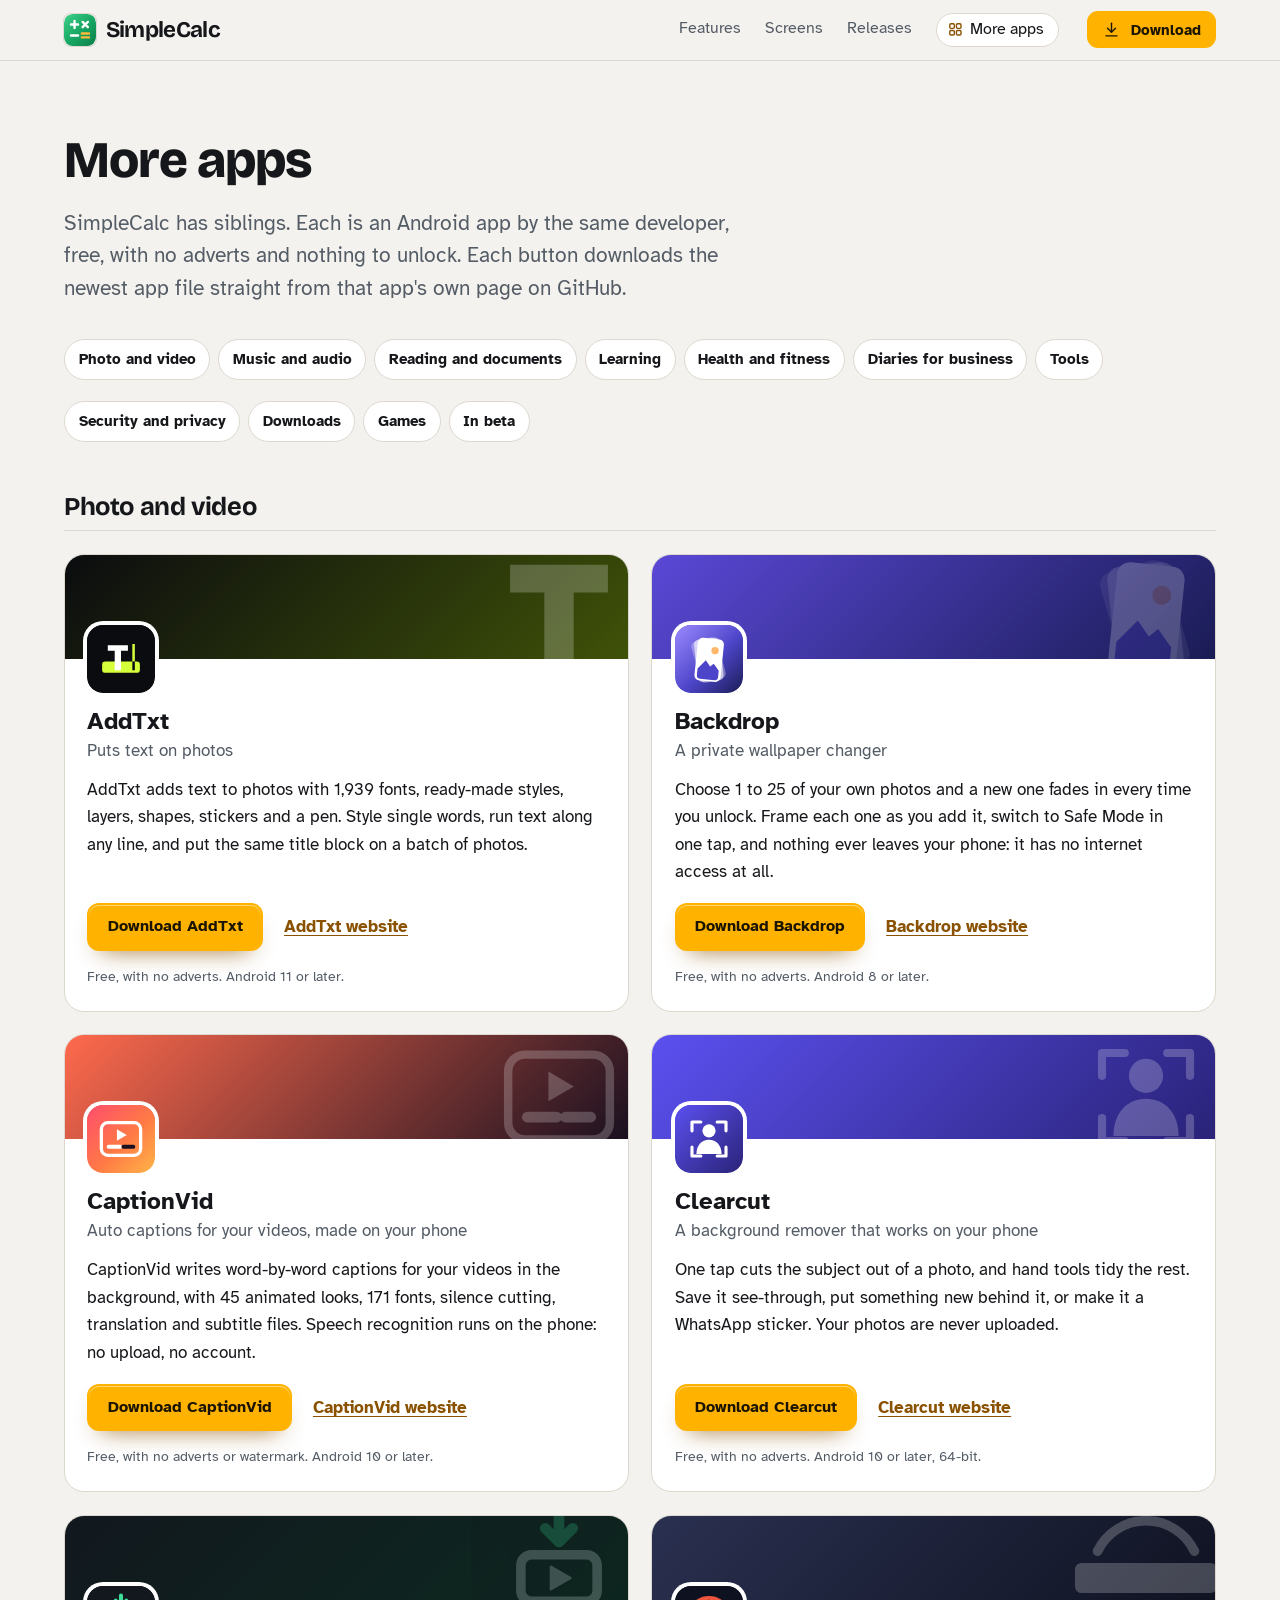
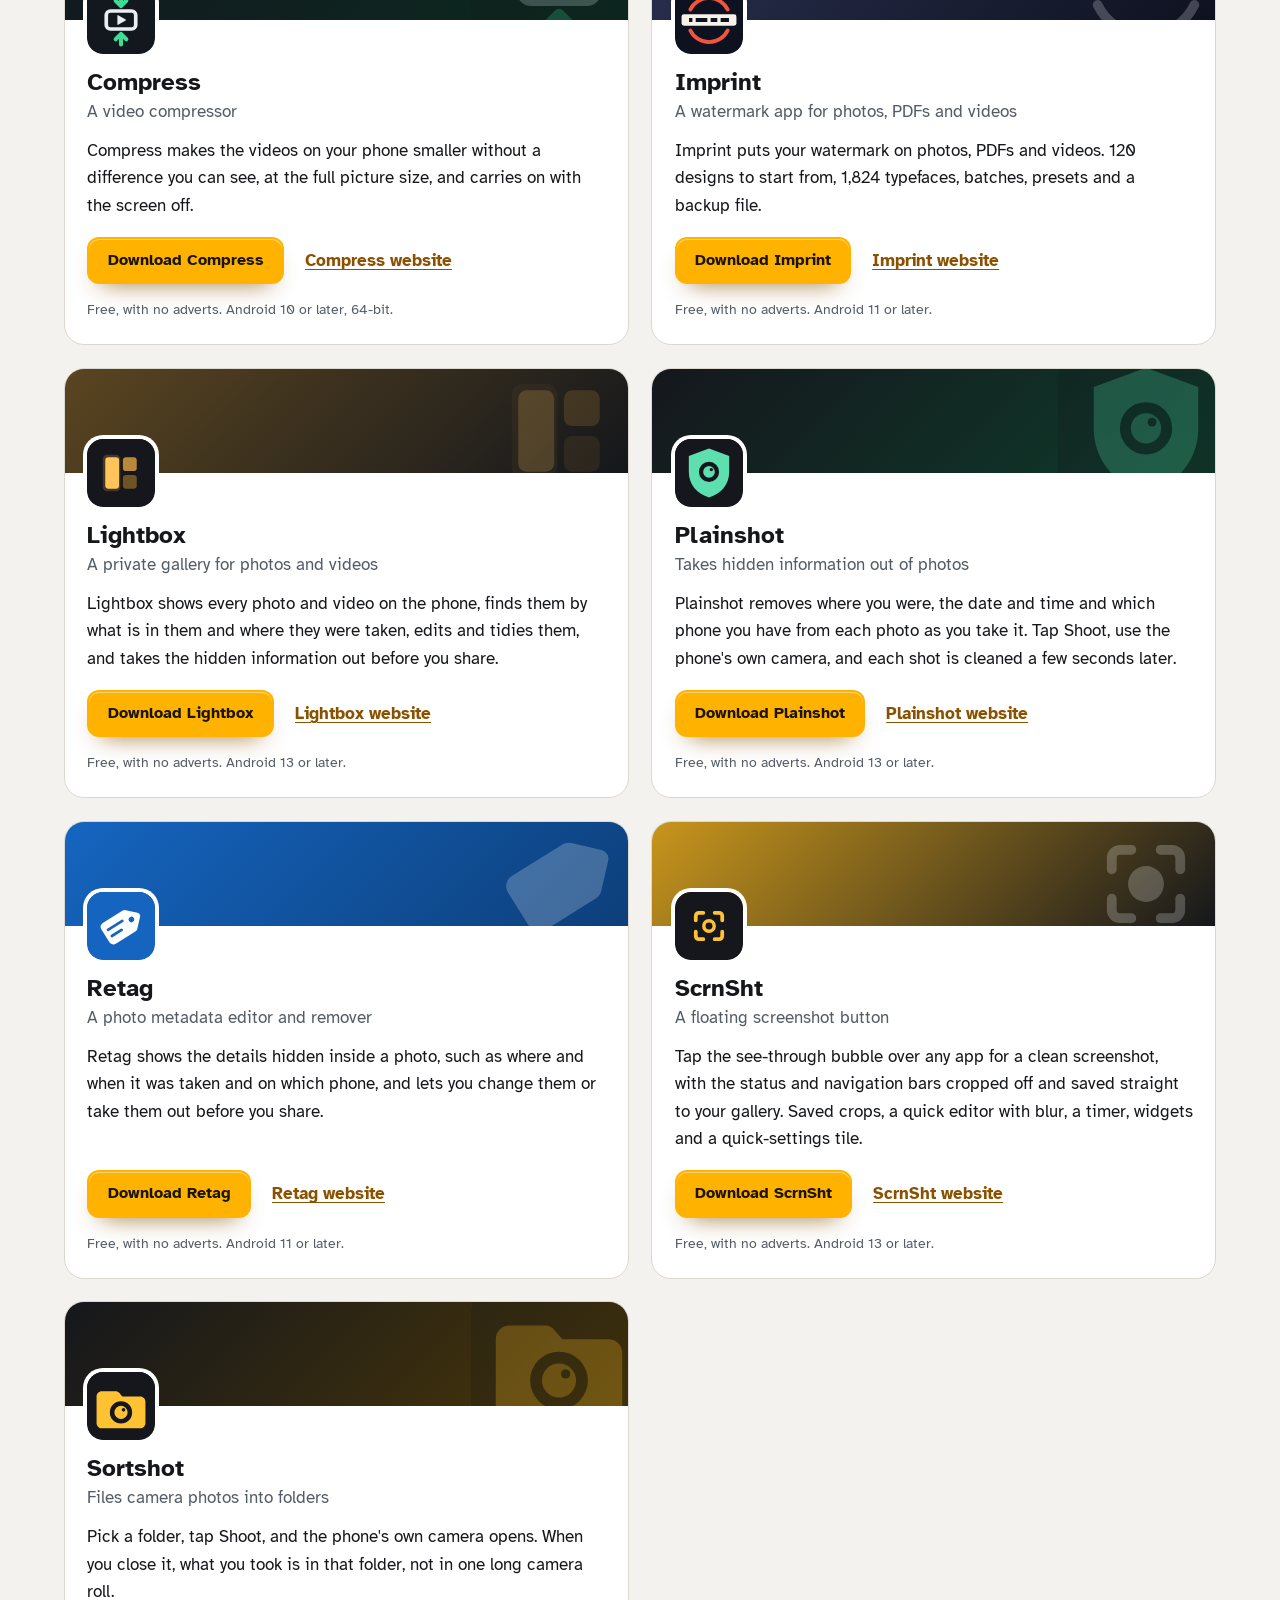
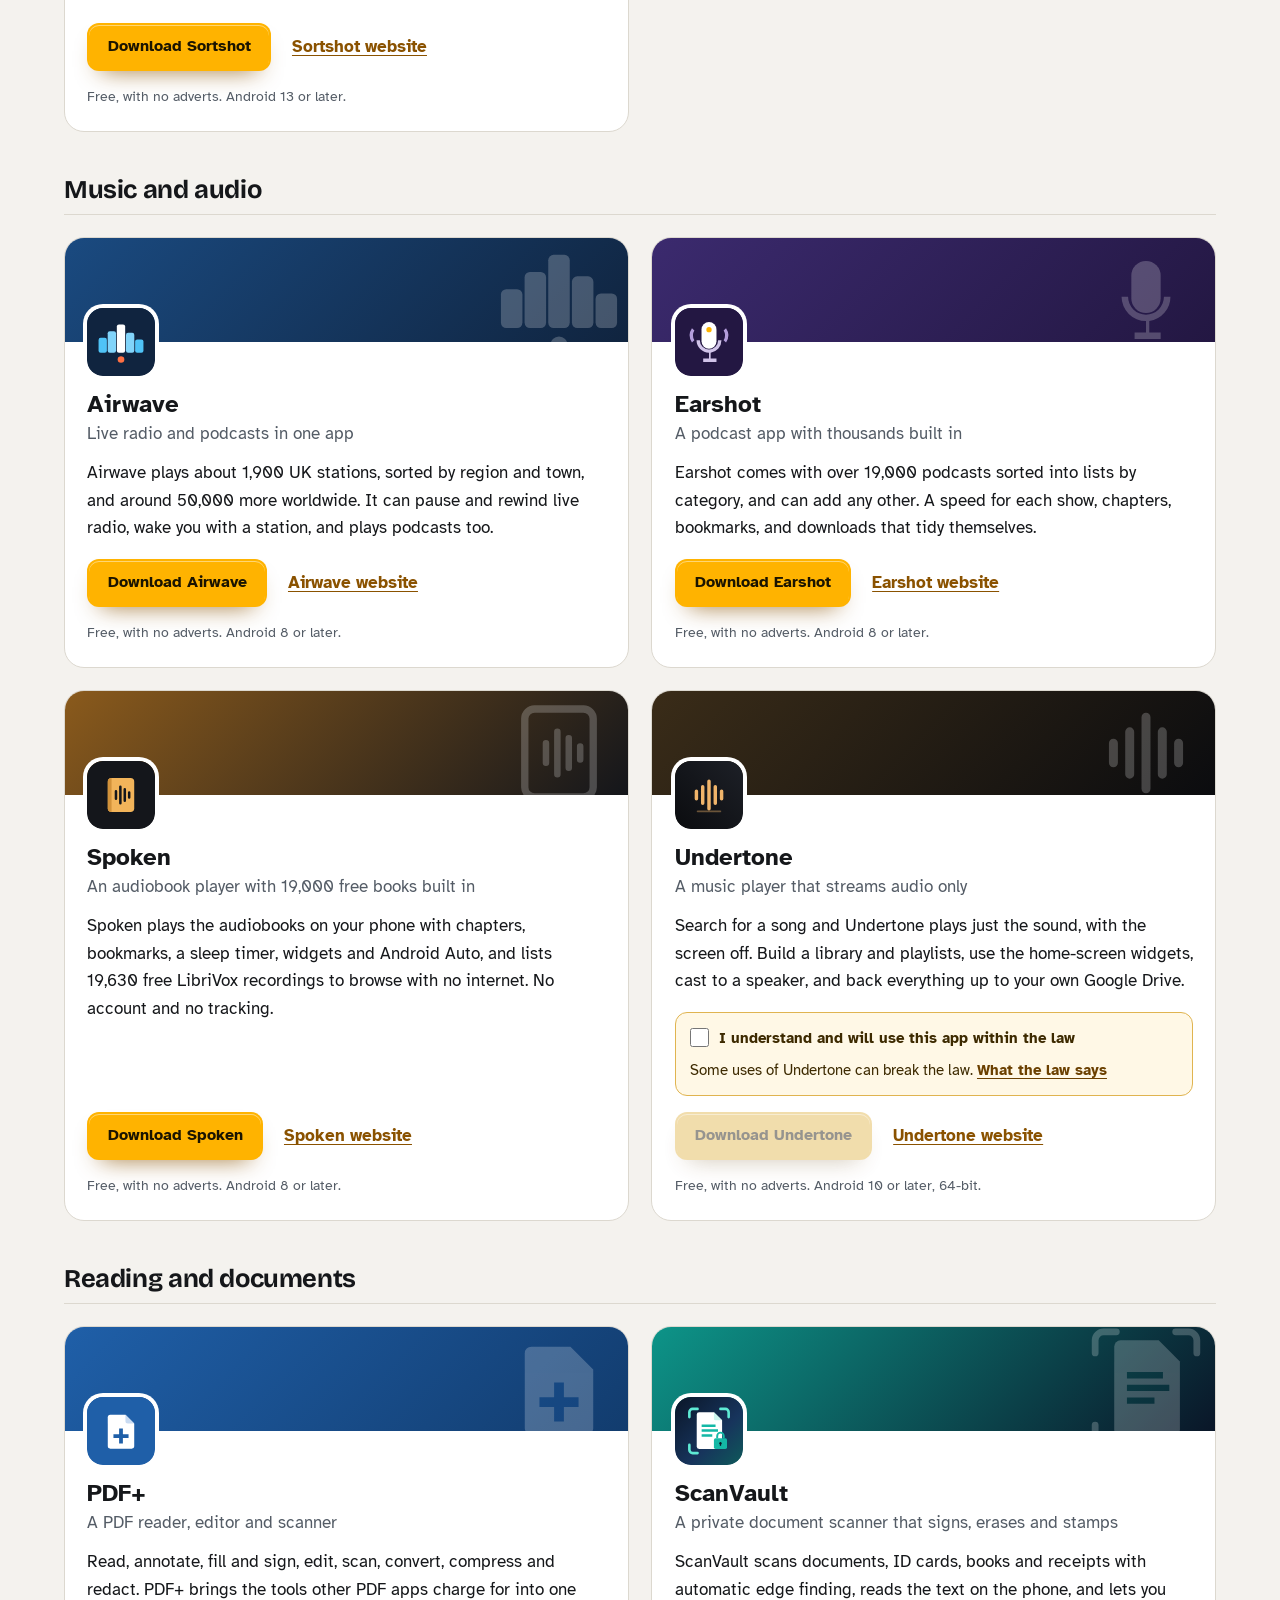
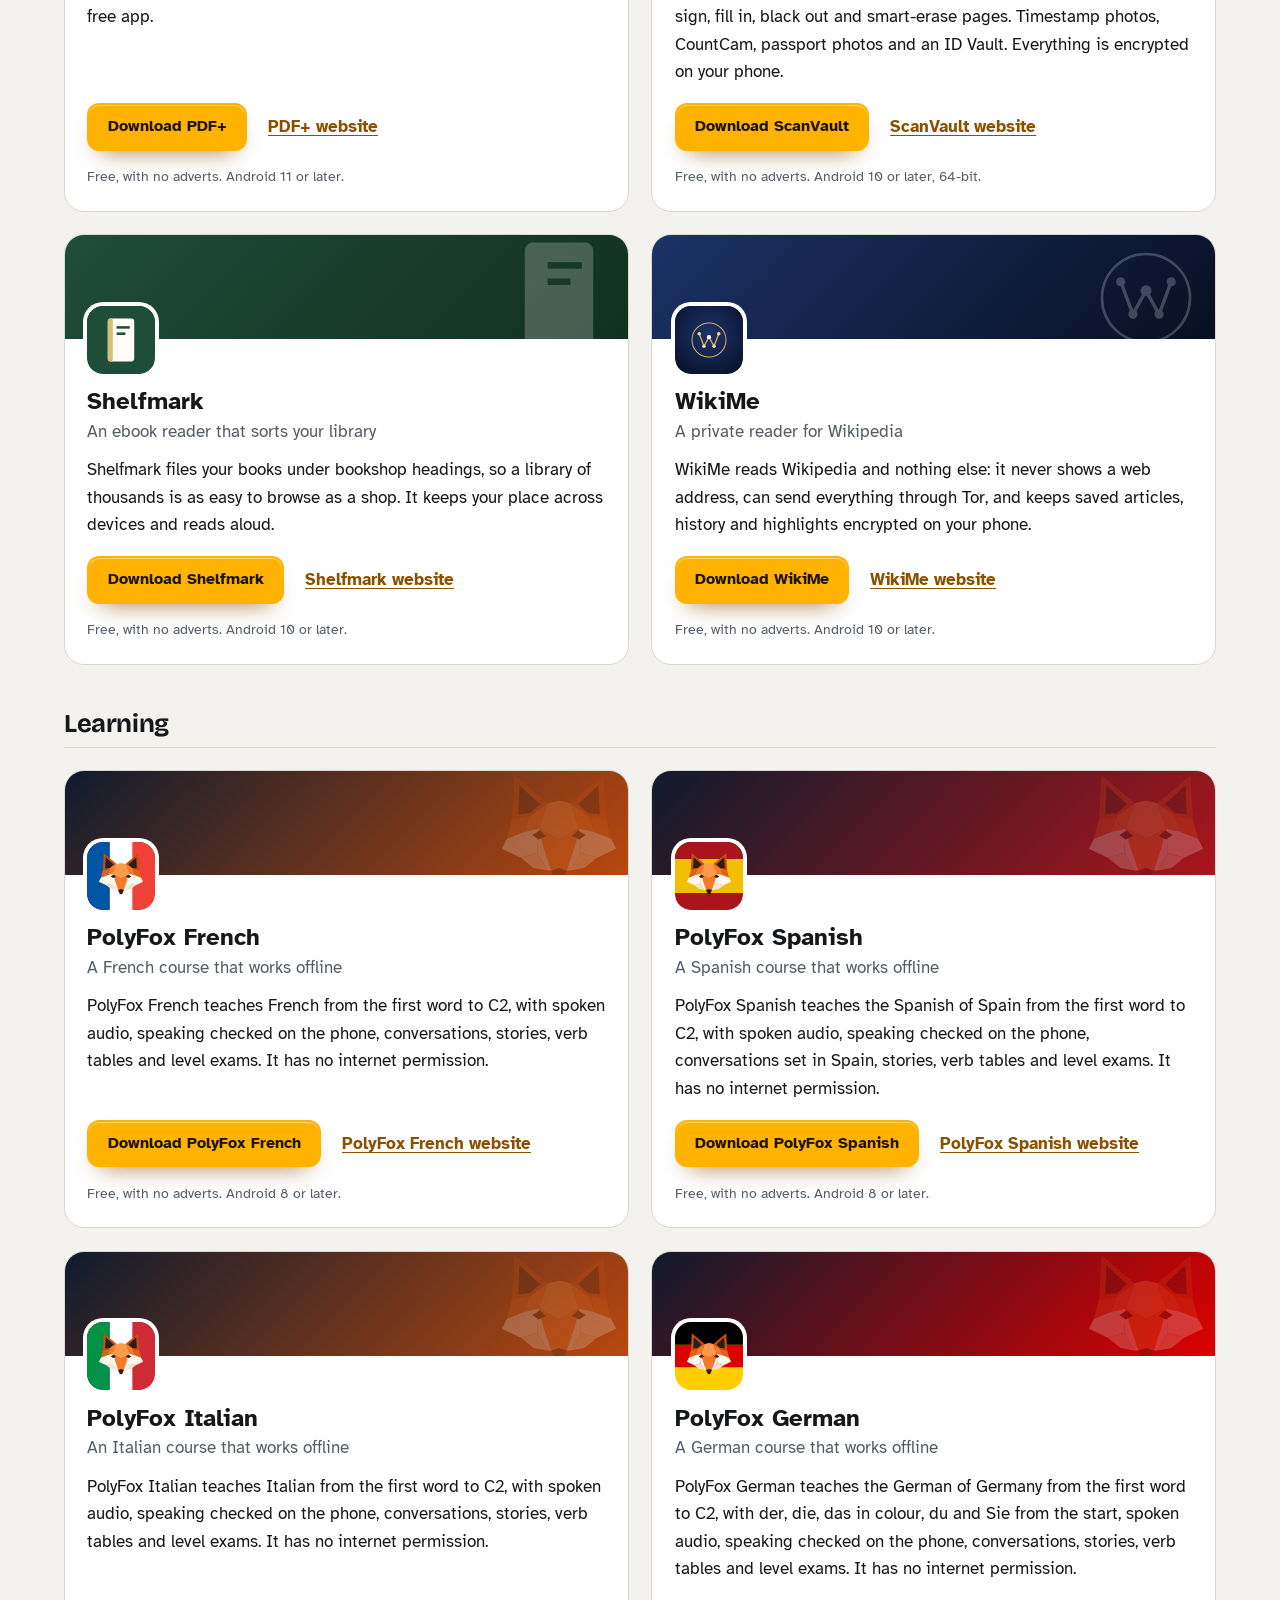
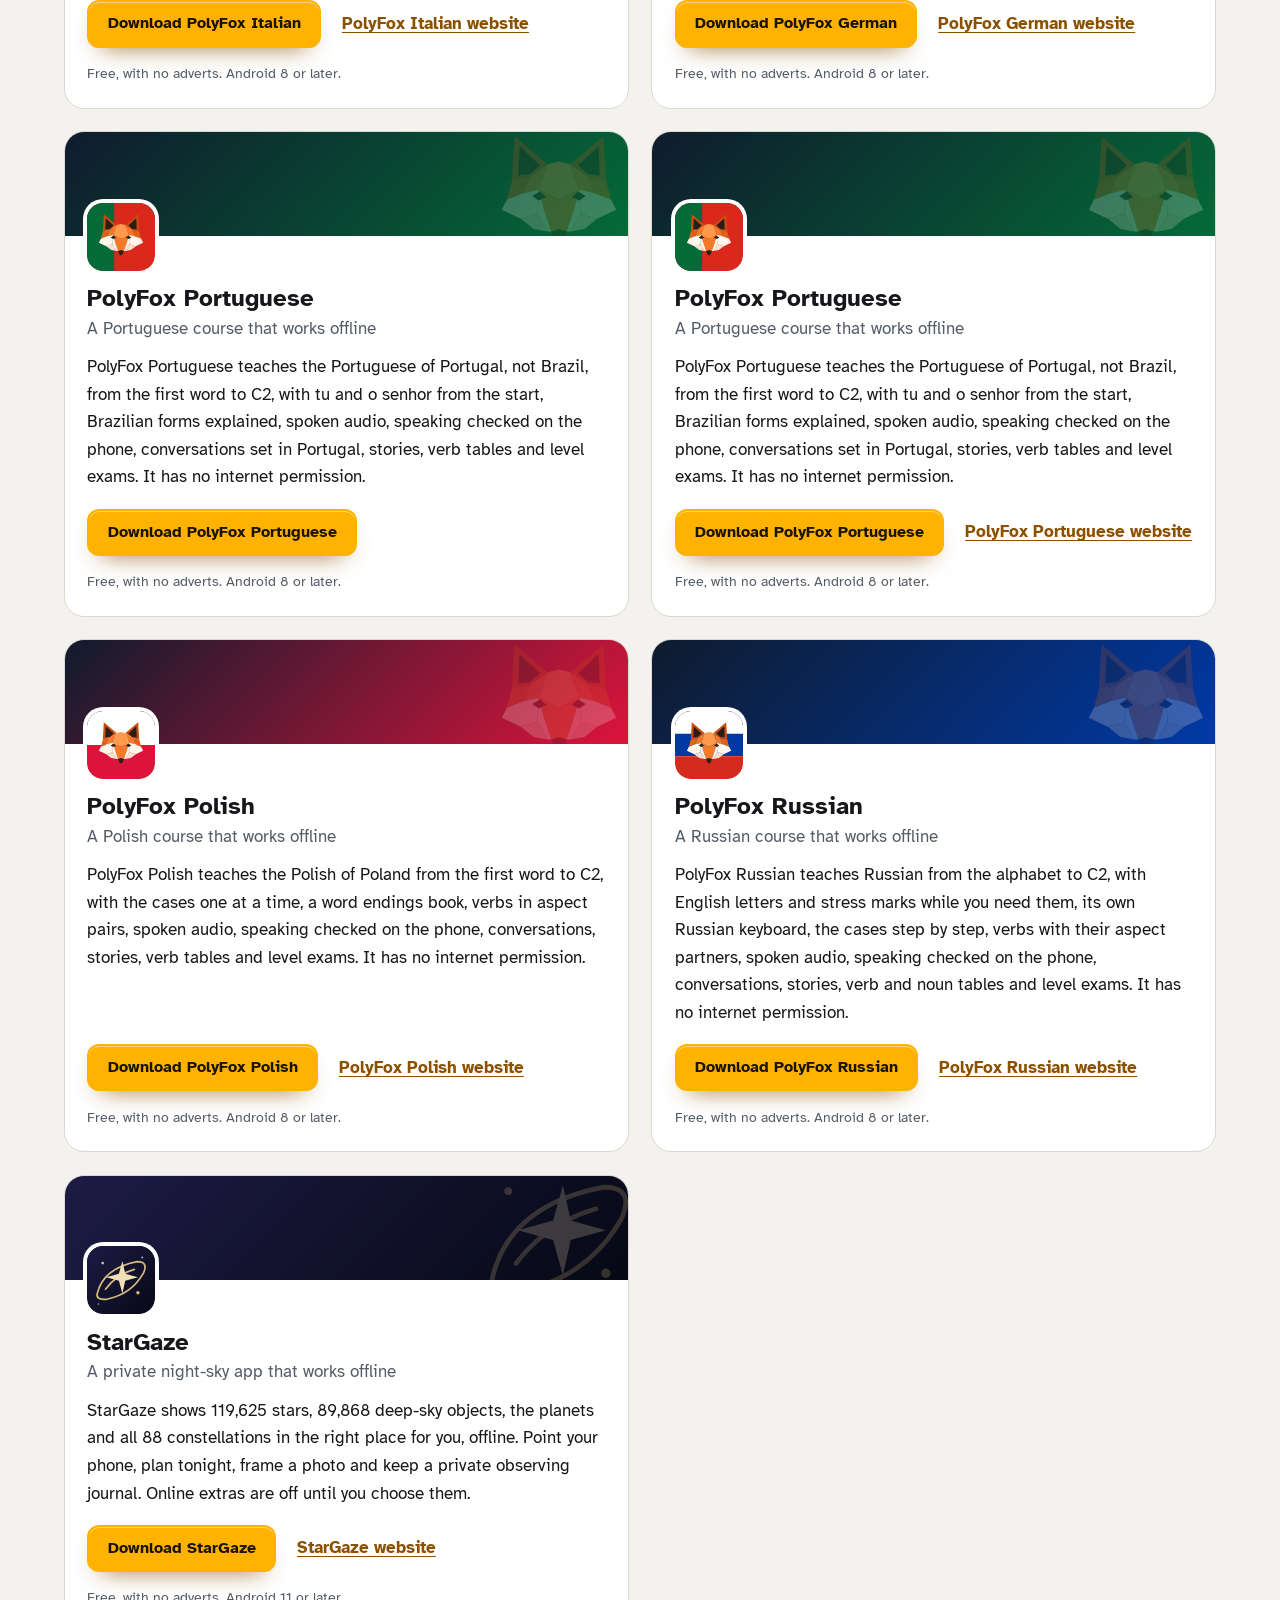
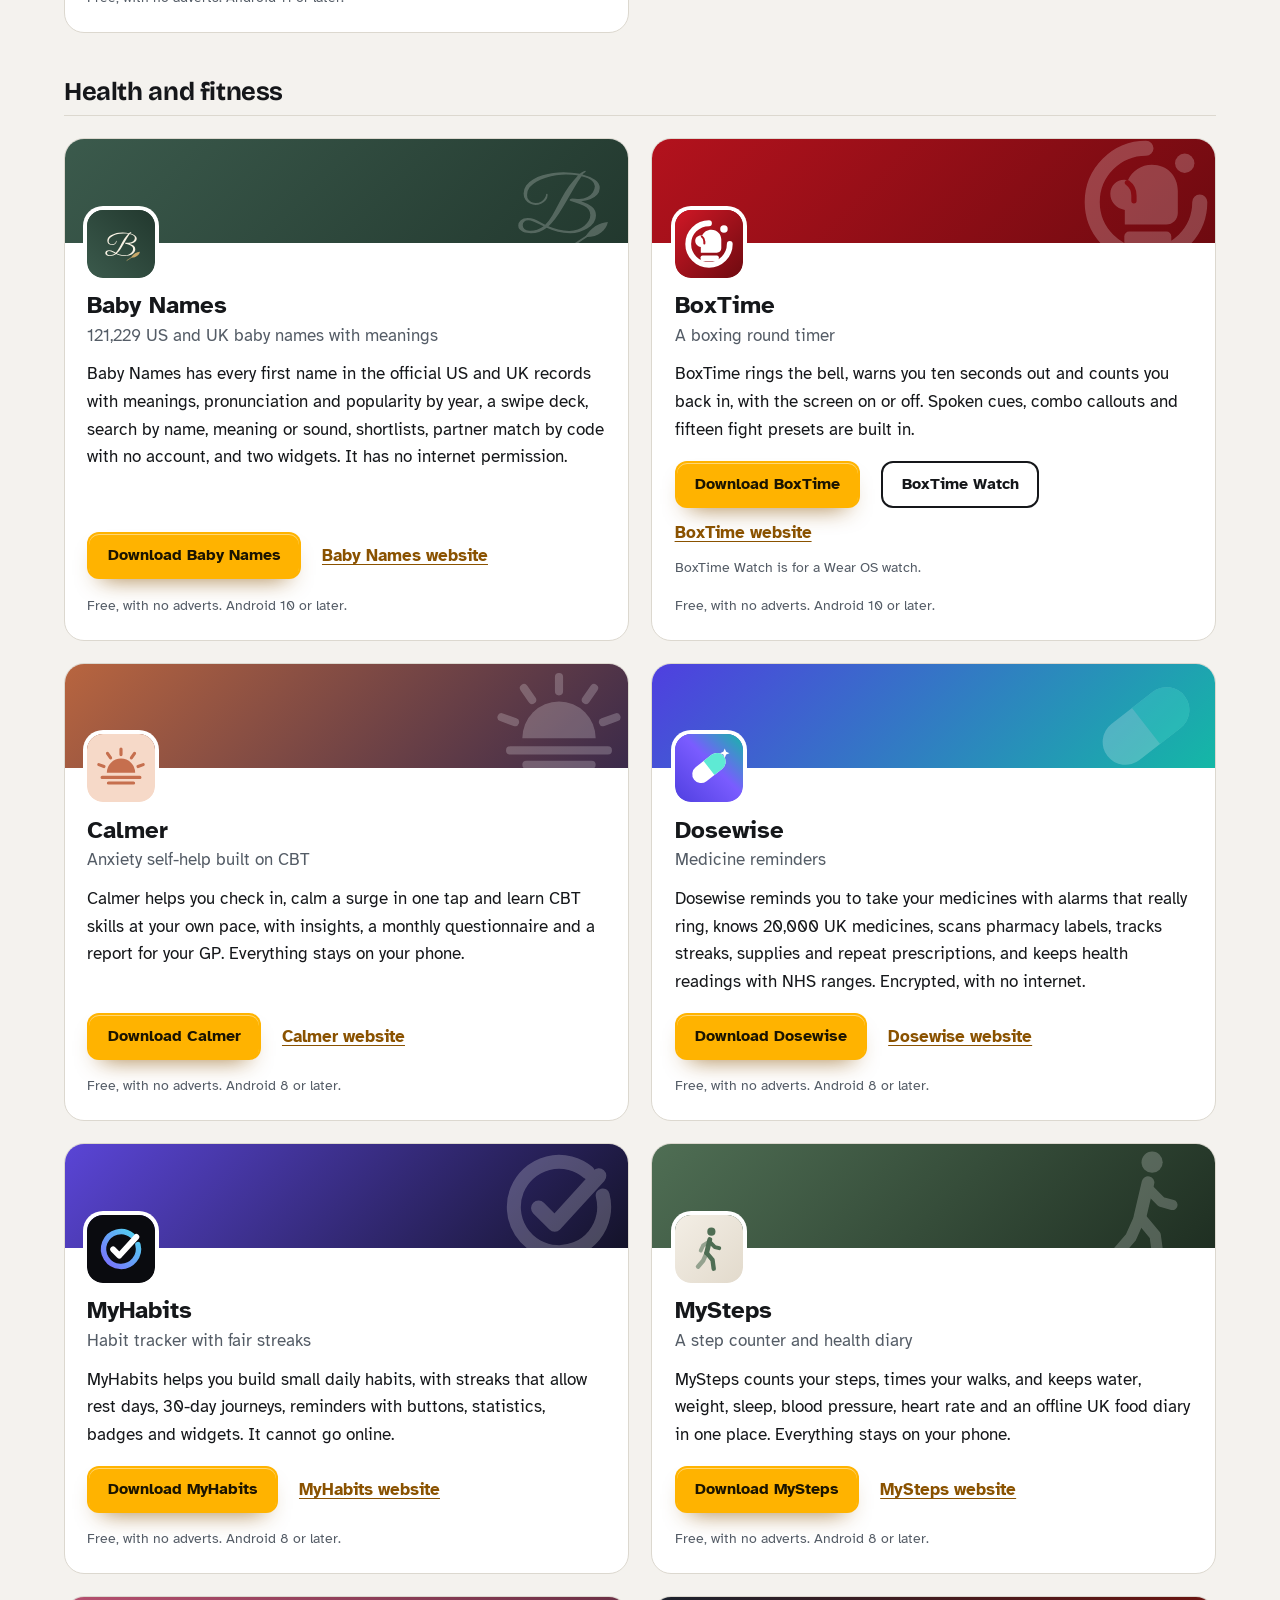
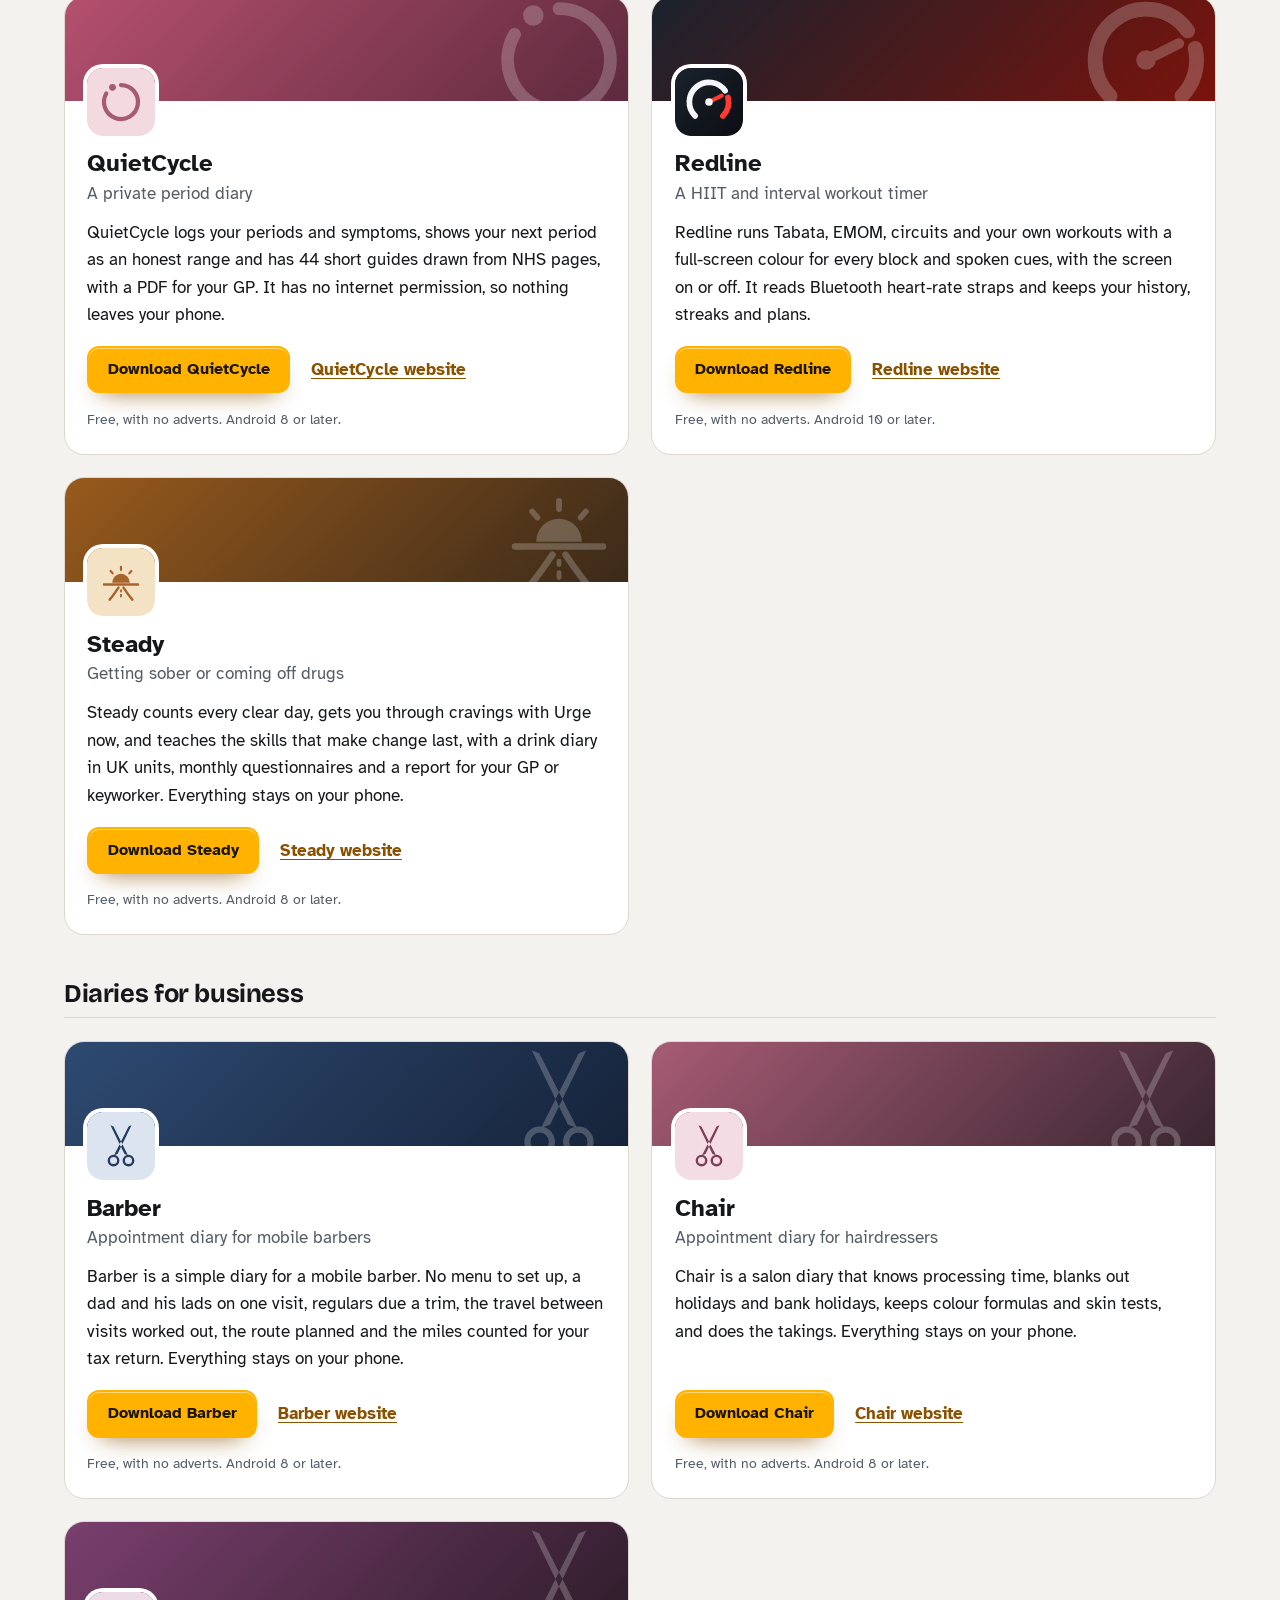
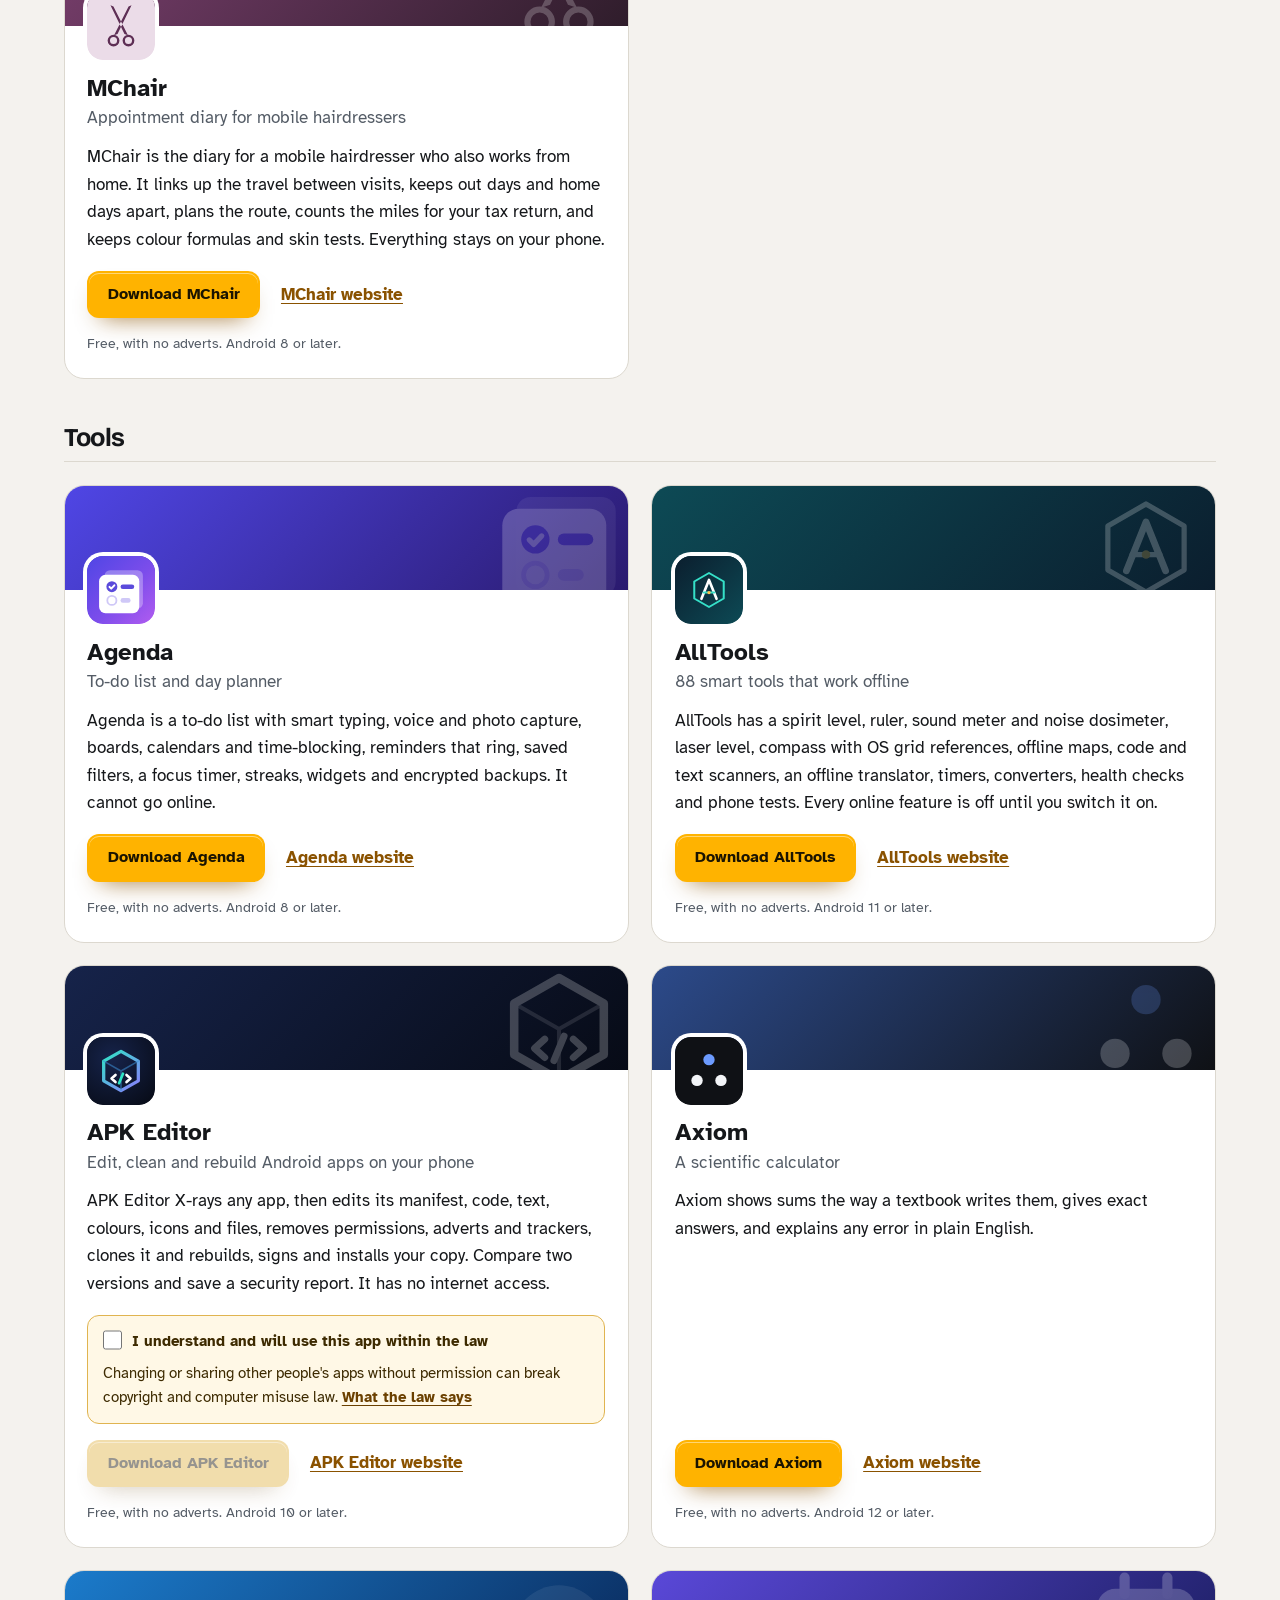
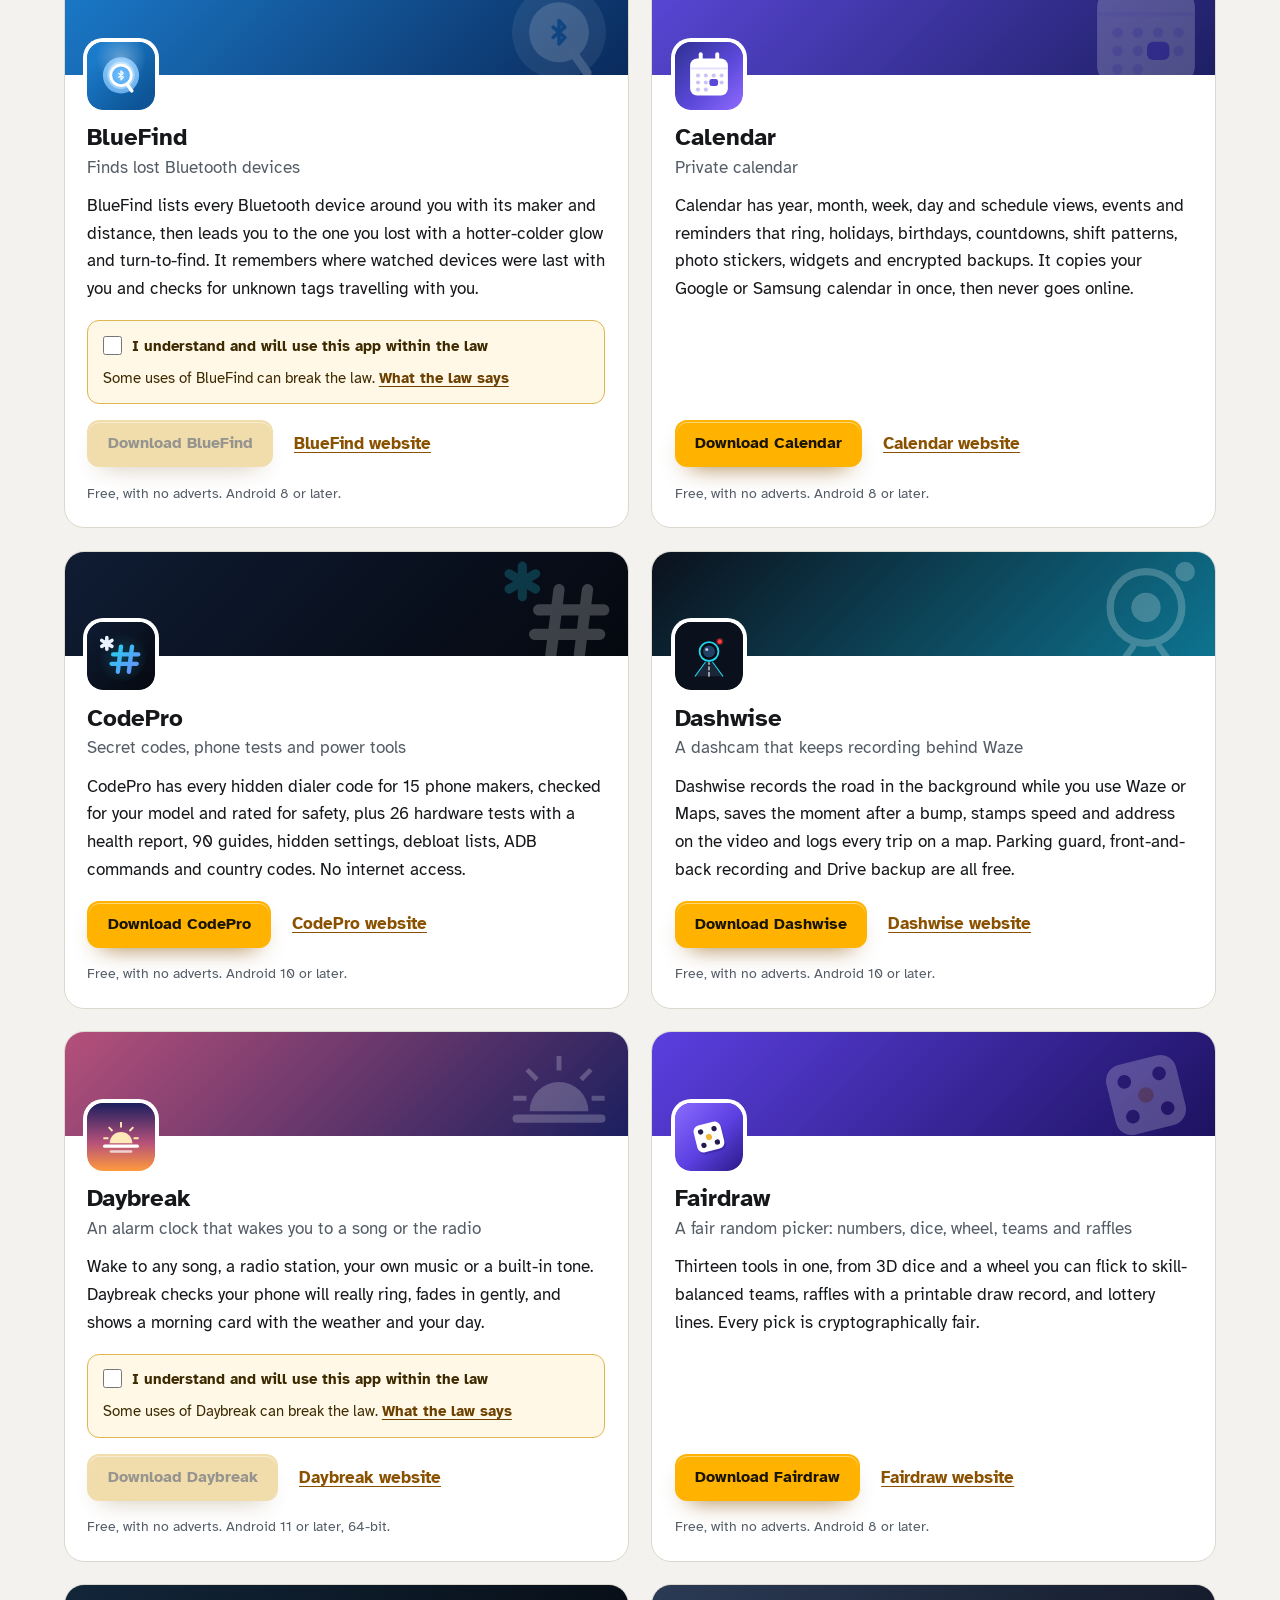
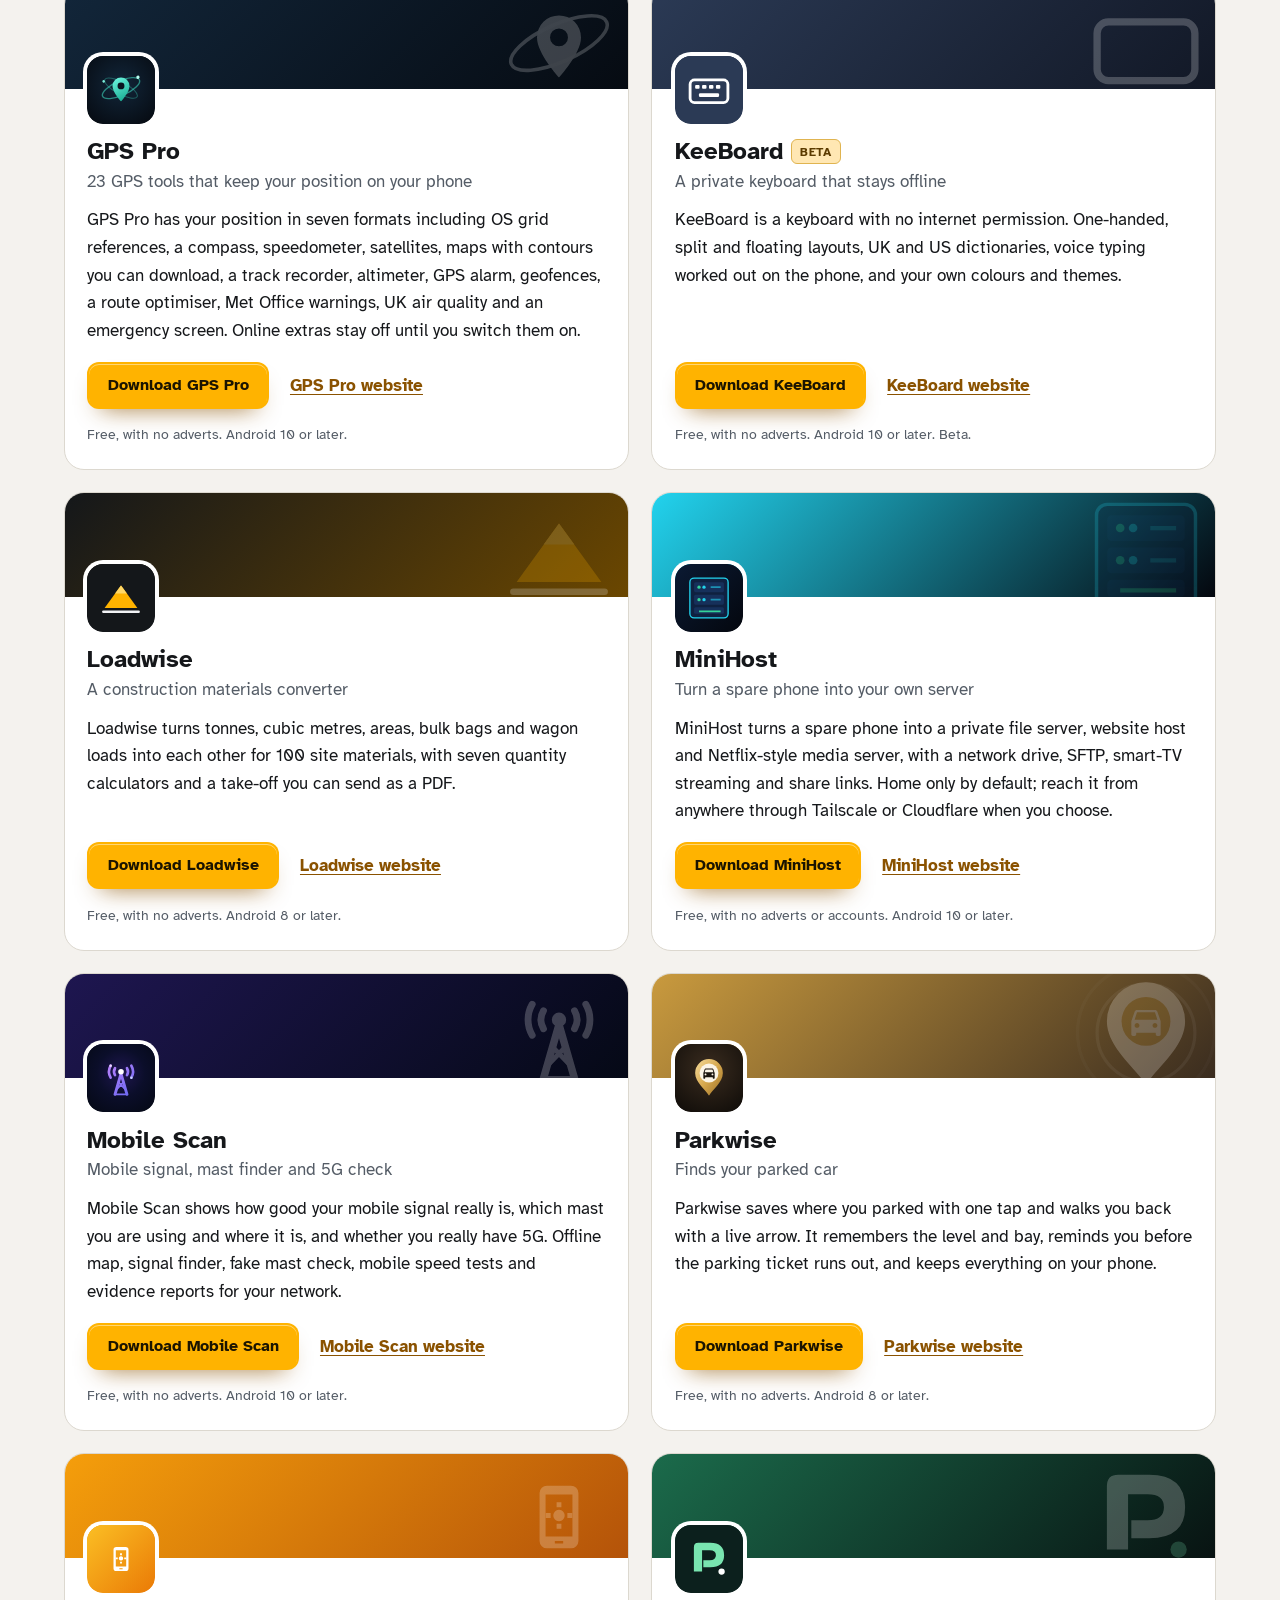
==== commit 6c867fdd: "More apps: add Baby Names" ====
--- a/more-apps.html
+++ b/more-apps.html
@@ -4,7 +4,7 @@
 <meta charset="utf-8">
 <meta name="viewport" content="width=device-width, initial-scale=1">
 <title>More apps from the maker of SimpleCalc</title>
-<meta name="description" content="All 96 free Android apps from the maker of SimpleCalc, in one list by category, each with its download and a link to its website.">
+<meta name="description" content="All 97 free Android apps from the maker of SimpleCalc, in one list by category, each with its download and a link to its website.">
 <meta name="author" content="Jonathan Jackson">
 <link rel="canonical" href="https://customgpter.github.io/simplecalc/more-apps.html">
 <meta name="theme-color" content="#f3f6f4" media="(prefers-color-scheme: light)">
@@ -12,7 +12,7 @@
 <meta property="og:type" content="website">
 <meta property="og:site_name" content="SimpleCalc">
 <meta property="og:title" content="More apps from the maker of SimpleCalc">
-<meta property="og:description" content="All 96 free Android apps from the maker of SimpleCalc, in one list by category, each with its download and a link to its website.">
+<meta property="og:description" content="All 97 free Android apps from the maker of SimpleCalc, in one list by category, each with its download and a link to its website.">
 <meta property="og:url" content="https://customgpter.github.io/simplecalc/more-apps.html">
 <meta property="og:image" content="https://customgpter.github.io/simplecalc/assets/og.png">
 <meta property="og:image:width" content="1200">
@@ -71,7 +71,7 @@
 <li class="mapp" style="--b:#0f1b2d;--b2:#b8480f"><div class="mapp-cover" aria-hidden="true"><svg viewBox="0 0 108 108"><polygon fill="#C94E12" points="26.7,17.9 47.0,35.1 36.1,42.9 25.1,45.2"/><polygon fill="#C94E12" points="82.9,45.2 71.9,42.9 61.0,35.1 81.3,17.9"/><polygon fill="#2B1D17" points="29.8,24.1 42.3,35.8 36.1,41.3 29.0,42.1"/><polygon fill="#2B1D17" points="79.0,42.1 71.9,41.3 65.7,35.8 78.2,24.1"/><polygon fill="#FF9A4D" points="54.0,33.5 47.0,35.1 41.5,50.7 54.0,56.9"/><polygon fill="#FF9A4D" points="54.0,56.9 66.5,50.7 61.0,35.1 54.0,33.5"/><polygon fill="#F47A2A" points="47.0,35.1 36.1,42.9 32.2,53.0 41.5,50.7"/><polygon fill="#F47A2A" points="66.5,50.7 75.8,53.0 71.9,42.9 61.0,35.1"/><polygon fill="#E2611A" points="36.1,42.9 25.1,45.2 22.0,56.9 32.2,53.0"/><polygon fill="#E2611A" points="75.8,53.0 86.0,56.9 82.9,45.2 71.9,42.9"/><polygon fill="#FFF6EC" points="32.2,53.0 22.0,56.9 18.9,63.1 30.6,68.6 40.7,65.5 41.5,50.7"/><polygon fill="#FFF6EC" points="66.5,50.7 67.3,65.5 77.4,68.6 89.1,63.1 86.0,56.9 75.8,53.0"/><polygon fill="#F3E3D2" points="30.6,68.6 40.7,65.5 47.0,76.4 38.4,74.8"/><polygon fill="#F3E3D2" points="69.6,74.8 61.0,76.4 67.3,65.5 77.4,68.6"/><polygon fill="#F47A2A" points="41.5,50.7 54.0,56.9 54.0,78.0 49.3,76.4 44.6,62.4"/><polygon fill="#F47A2A" points="63.4,62.4 58.7,76.4 54.0,78.0 54.0,56.9 66.5,50.7"/><polygon fill="#FFF6EC" points="41.5,50.7 44.6,62.4 49.3,76.4 47.0,76.4 40.7,65.5"/><polygon fill="#FFF6EC" points="67.3,65.5 61.0,76.4 58.7,76.4 63.4,62.4 66.5,50.7"/><polygon fill="#2B1D17" points="49.3,76.4 54.0,74.8 58.7,76.4 56.3,81.9 54.0,83.4 51.7,81.9"/><polygon fill="#2B1D17" points="37.6,54.6 42.3,51.8 46.2,55.3 41.5,57.3"/><polygon fill="#2B1D17" points="66.5,57.3 61.8,55.3 65.7,51.8 70.4,54.6"/></svg></div><div class="mapp-body"><svg class="mapp-icon" viewBox="0 0 108 108" aria-hidden="true"><rect width="108" height="108" rx="24" fill="#CE2B37"/><path fill="#FFFFFF" d="M36 0H72V108H36Z"/><path fill="#009246" d="M24 0H36V108H24A24 24 0 0 1 0 84V24A24 24 0 0 1 24 0Z"/><polygon fill="#C94E12" points="26.7,17.9 47.0,35.1 36.1,42.9 25.1,45.2"/><polygon fill="#C94E12" points="82.9,45.2 71.9,42.9 61.0,35.1 81.3,17.9"/><polygon fill="#2B1D17" points="29.8,24.1 42.3,35.8 36.1,41.3 29.0,42.1"/><polygon fill="#2B1D17" points="79.0,42.1 71.9,41.3 65.7,35.8 78.2,24.1"/><polygon fill="#FF9A4D" points="54.0,33.5 47.0,35.1 41.5,50.7 54.0,56.9"/><polygon fill="#FF9A4D" points="54.0,56.9 66.5,50.7 61.0,35.1 54.0,33.5"/><polygon fill="#F47A2A" points="47.0,35.1 36.1,42.9 32.2,53.0 41.5,50.7"/><polygon fill="#F47A2A" points="66.5,50.7 75.8,53.0 71.9,42.9 61.0,35.1"/><polygon fill="#E2611A" points="36.1,42.9 25.1,45.2 22.0,56.9 32.2,53.0"/><polygon fill="#E2611A" points="75.8,53.0 86.0,56.9 82.9,45.2 71.9,42.9"/><polygon fill="#FFF6EC" points="32.2,53.0 22.0,56.9 18.9,63.1 30.6,68.6 40.7,65.5 41.5,50.7"/><polygon fill="#FFF6EC" points="66.5,50.7 67.3,65.5 77.4,68.6 89.1,63.1 86.0,56.9 75.8,53.0"/><polygon fill="#F3E3D2" points="30.6,68.6 40.7,65.5 47.0,76.4 38.4,74.8"/><polygon fill="#F3E3D2" points="69.6,74.8 61.0,76.4 67.3,65.5 77.4,68.6"/><polygon fill="#F47A2A" points="41.5,50.7 54.0,56.9 54.0,78.0 49.3,76.4 44.6,62.4"/><polygon fill="#F47A2A" points="63.4,62.4 58.7,76.4 54.0,78.0 54.0,56.9 66.5,50.7"/><polygon fill="#FFF6EC" points="41.5,50.7 44.6,62.4 49.3,76.4 47.0,76.4 40.7,65.5"/><polygon fill="#FFF6EC" points="67.3,65.5 61.0,76.4 58.7,76.4 63.4,62.4 66.5,50.7"/><polygon fill="#2B1D17" points="49.3,76.4 54.0,74.8 58.7,76.4 56.3,81.9 54.0,83.4 51.7,81.9"/><polygon fill="#2B1D17" points="37.6,54.6 42.3,51.8 46.2,55.3 41.5,57.3"/><polygon fill="#2B1D17" points="66.5,57.3 61.8,55.3 65.7,51.8 70.4,54.6"/></svg><h3>PolyFox Italian</h3><p class="mapp-kind">An Italian course that works offline</p><p class="mapp-say">PolyFox Italian teaches Italian from the first word to C2, with spoken audio, speaking checked on the phone, conversations, stories, verb tables and level exams. It has no internet permission.</p><p class="mapp-go"><a class="button" href="https://github.com/CustomGPTer/polyfox-italian/releases/latest/download/PolyFox-Italian.apk">Download PolyFox Italian</a><a class="mapp-site" href="https://customgpter.github.io/polyfox-italian/">PolyFox Italian website</a></p><p class="mapp-needs">Free, with no adverts. Android 8 or later.</p></div></li>
 <li class="mapp" style="--b:#0f1b2d;--b2:#dd0000"><div class="mapp-cover" aria-hidden="true"><svg viewBox="0 0 108 108"><polygon fill="#C94E12" points="26.7,17.9 47.0,35.1 36.1,42.9 25.1,45.2"/><polygon fill="#C94E12" points="82.9,45.2 71.9,42.9 61.0,35.1 81.3,17.9"/><polygon fill="#2B1D17" points="29.8,24.1 42.3,35.8 36.1,41.3 29.0,42.1"/><polygon fill="#2B1D17" points="79.0,42.1 71.9,41.3 65.7,35.8 78.2,24.1"/><polygon fill="#FF9A4D" points="54.0,33.5 47.0,35.1 41.5,50.7 54.0,56.9"/><polygon fill="#FF9A4D" points="54.0,56.9 66.5,50.7 61.0,35.1 54.0,33.5"/><polygon fill="#F47A2A" points="47.0,35.1 36.1,42.9 32.2,53.0 41.5,50.7"/><polygon fill="#F47A2A" points="66.5,50.7 75.8,53.0 71.9,42.9 61.0,35.1"/><polygon fill="#E2611A" points="36.1,42.9 25.1,45.2 22.0,56.9 32.2,53.0"/><polygon fill="#E2611A" points="75.8,53.0 86.0,56.9 82.9,45.2 71.9,42.9"/><polygon fill="#FFF6EC" points="32.2,53.0 22.0,56.9 18.9,63.1 30.6,68.6 40.7,65.5 41.5,50.7"/><polygon fill="#FFF6EC" points="66.5,50.7 67.3,65.5 77.4,68.6 89.1,63.1 86.0,56.9 75.8,53.0"/><polygon fill="#F3E3D2" points="30.6,68.6 40.7,65.5 47.0,76.4 38.4,74.8"/><polygon fill="#F3E3D2" points="69.6,74.8 61.0,76.4 67.3,65.5 77.4,68.6"/><polygon fill="#F47A2A" points="41.5,50.7 54.0,56.9 54.0,78.0 49.3,76.4 44.6,62.4"/><polygon fill="#F47A2A" points="63.4,62.4 58.7,76.4 54.0,78.0 54.0,56.9 66.5,50.7"/><polygon fill="#FFF6EC" points="41.5,50.7 44.6,62.4 49.3,76.4 47.0,76.4 40.7,65.5"/><polygon fill="#FFF6EC" points="67.3,65.5 61.0,76.4 58.7,76.4 63.4,62.4 66.5,50.7"/><polygon fill="#2B1D17" points="49.3,76.4 54.0,74.8 58.7,76.4 56.3,81.9 54.0,83.4 51.7,81.9"/><polygon fill="#2B1D17" points="37.6,54.6 42.3,51.8 46.2,55.3 41.5,57.3"/><polygon fill="#2B1D17" points="66.5,57.3 61.8,55.3 65.7,51.8 70.4,54.6"/></svg></div><div class="mapp-body"><svg class="mapp-icon" viewBox="0 0 108 108" aria-hidden="true"><rect width="108" height="108" rx="24" fill="#FFCE00"/><path fill="#DD0000" d="M0 36H108V72H0Z"/><path fill="#000000" d="M24 0H84A24 24 0 0 1 108 24V36H0V24A24 24 0 0 1 24 0Z"/><polygon fill="#C94E12" points="26.7,17.9 47.0,35.1 36.1,42.9 25.1,45.2"/><polygon fill="#C94E12" points="82.9,45.2 71.9,42.9 61.0,35.1 81.3,17.9"/><polygon fill="#2B1D17" points="29.8,24.1 42.3,35.8 36.1,41.3 29.0,42.1"/><polygon fill="#2B1D17" points="79.0,42.1 71.9,41.3 65.7,35.8 78.2,24.1"/><polygon fill="#FF9A4D" points="54.0,33.5 47.0,35.1 41.5,50.7 54.0,56.9"/><polygon fill="#FF9A4D" points="54.0,56.9 66.5,50.7 61.0,35.1 54.0,33.5"/><polygon fill="#F47A2A" points="47.0,35.1 36.1,42.9 32.2,53.0 41.5,50.7"/><polygon fill="#F47A2A" points="66.5,50.7 75.8,53.0 71.9,42.9 61.0,35.1"/><polygon fill="#E2611A" points="36.1,42.9 25.1,45.2 22.0,56.9 32.2,53.0"/><polygon fill="#E2611A" points="75.8,53.0 86.0,56.9 82.9,45.2 71.9,42.9"/><polygon fill="#FFF6EC" points="32.2,53.0 22.0,56.9 18.9,63.1 30.6,68.6 40.7,65.5 41.5,50.7"/><polygon fill="#FFF6EC" points="66.5,50.7 67.3,65.5 77.4,68.6 89.1,63.1 86.0,56.9 75.8,53.0"/><polygon fill="#F3E3D2" points="30.6,68.6 40.7,65.5 47.0,76.4 38.4,74.8"/><polygon fill="#F3E3D2" points="69.6,74.8 61.0,76.4 67.3,65.5 77.4,68.6"/><polygon fill="#F47A2A" points="41.5,50.7 54.0,56.9 54.0,78.0 49.3,76.4 44.6,62.4"/><polygon fill="#F47A2A" points="63.4,62.4 58.7,76.4 54.0,78.0 54.0,56.9 66.5,50.7"/><polygon fill="#FFF6EC" points="41.5,50.7 44.6,62.4 49.3,76.4 47.0,76.4 40.7,65.5"/><polygon fill="#FFF6EC" points="67.3,65.5 61.0,76.4 58.7,76.4 63.4,62.4 66.5,50.7"/><polygon fill="#2B1D17" points="49.3,76.4 54.0,74.8 58.7,76.4 56.3,81.9 54.0,83.4 51.7,81.9"/><polygon fill="#2B1D17" points="37.6,54.6 42.3,51.8 46.2,55.3 41.5,57.3"/><polygon fill="#2B1D17" points="66.5,57.3 61.8,55.3 65.7,51.8 70.4,54.6"/></svg><h3>PolyFox German</h3><p class="mapp-kind">A German course that works offline</p><p class="mapp-say">PolyFox German teaches the German of Germany from the first word to C2, with der, die, das in colour, du and Sie from the start, spoken audio, speaking checked on the phone, conversations, stories, verb tables and level exams. It has no internet permission.</p><p class="mapp-go"><a class="button" href="https://github.com/CustomGPTer/polyfox-german/releases/latest/download/PolyFoxGerman.apk">Download PolyFox German</a><a class="mapp-site" href="https://customgpter.github.io/polyfox-german/">PolyFox German website</a></p><p class="mapp-needs">Free, with no adverts. Android 8 or later.</p></div></li><li class="mapp" style="--b:#0f1b2d;--b2:#046a38"><div class="mapp-cover" aria-hidden="true"><svg viewBox="0 0 108 108"><polygon fill="#C94E12" points="26.7,17.9 47.0,35.1 36.1,42.9 25.1,45.2"/><polygon fill="#C94E12" points="82.9,45.2 71.9,42.9 61.0,35.1 81.3,17.9"/><polygon fill="#2B1D17" points="29.8,24.1 42.3,35.8 36.1,41.3 29.0,42.1"/><polygon fill="#2B1D17" points="79.0,42.1 71.9,41.3 65.7,35.8 78.2,24.1"/><polygon fill="#FF9A4D" points="54.0,33.5 47.0,35.1 41.5,50.7 54.0,56.9"/><polygon fill="#FF9A4D" points="54.0,56.9 66.5,50.7 61.0,35.1 54.0,33.5"/><polygon fill="#F47A2A" points="47.0,35.1 36.1,42.9 32.2,53.0 41.5,50.7"/><polygon fill="#F47A2A" points="66.5,50.7 75.8,53.0 71.9,42.9 61.0,35.1"/><polygon fill="#E2611A" points="36.1,42.9 25.1,45.2 22.0,56.9 32.2,53.0"/><polygon fill="#E2611A" points="75.8,53.0 86.0,56.9 82.9,45.2 71.9,42.9"/><polygon fill="#FFF6EC" points="32.2,53.0 22.0,56.9 18.9,63.1 30.6,68.6 40.7,65.5 41.5,50.7"/><polygon fill="#FFF6EC" points="66.5,50.7 67.3,65.5 77.4,68.6 89.1,63.1 86.0,56.9 75.8,53.0"/><polygon fill="#F3E3D2" points="30.6,68.6 40.7,65.5 47.0,76.4 38.4,74.8"/><polygon fill="#F3E3D2" points="69.6,74.8 61.0,76.4 67.3,65.5 77.4,68.6"/><polygon fill="#F47A2A" points="41.5,50.7 54.0,56.9 54.0,78.0 49.3,76.4 44.6,62.4"/><polygon fill="#F47A2A" points="63.4,62.4 58.7,76.4 54.0,78.0 54.0,56.9 66.5,50.7"/><polygon fill="#FFF6EC" points="41.5,50.7 44.6,62.4 49.3,76.4 47.0,76.4 40.7,65.5"/><polygon fill="#FFF6EC" points="67.3,65.5 61.0,76.4 58.7,76.4 63.4,62.4 66.5,50.7"/><polygon fill="#2B1D17" points="49.3,76.4 54.0,74.8 58.7,76.4 56.3,81.9 54.0,83.4 51.7,81.9"/><polygon fill="#2B1D17" points="37.6,54.6 42.3,51.8 46.2,55.3 41.5,57.3"/><polygon fill="#2B1D17" points="66.5,57.3 61.8,55.3 65.7,51.8 70.4,54.6"/></svg></div><div class="mapp-body"><svg class="mapp-icon" viewBox="0 0 108 108" aria-hidden="true"><rect width="108" height="108" rx="24" fill="#DA291C"/><path fill="#046A38" d="M24 0H43.2V108H24A24 24 0 0 1 0 84V24A24 24 0 0 1 24 0Z"/><circle cx="43.2" cy="54" r="16" fill="none" stroke="#FFD100" stroke-width="3.2"/><polygon fill="#C94E12" points="26.7,17.9 47.0,35.1 36.1,42.9 25.1,45.2"/><polygon fill="#C94E12" points="82.9,45.2 71.9,42.9 61.0,35.1 81.3,17.9"/><polygon fill="#2B1D17" points="29.8,24.1 42.3,35.8 36.1,41.3 29.0,42.1"/><polygon fill="#2B1D17" points="79.0,42.1 71.9,41.3 65.7,35.8 78.2,24.1"/><polygon fill="#FF9A4D" points="54.0,33.5 47.0,35.1 41.5,50.7 54.0,56.9"/><polygon fill="#FF9A4D" points="54.0,56.9 66.5,50.7 61.0,35.1 54.0,33.5"/><polygon fill="#F47A2A" points="47.0,35.1 36.1,42.9 32.2,53.0 41.5,50.7"/><polygon fill="#F47A2A" points="66.5,50.7 75.8,53.0 71.9,42.9 61.0,35.1"/><polygon fill="#E2611A" points="36.1,42.9 25.1,45.2 22.0,56.9 32.2,53.0"/><polygon fill="#E2611A" points="75.8,53.0 86.0,56.9 82.9,45.2 71.9,42.9"/><polygon fill="#FFF6EC" points="32.2,53.0 22.0,56.9 18.9,63.1 30.6,68.6 40.7,65.5 41.5,50.7"/><polygon fill="#FFF6EC" points="66.5,50.7 67.3,65.5 77.4,68.6 89.1,63.1 86.0,56.9 75.8,53.0"/><polygon fill="#F3E3D2" points="30.6,68.6 40.7,65.5 47.0,76.4 38.4,74.8"/><polygon fill="#F3E3D2" points="69.6,74.8 61.0,76.4 67.3,65.5 77.4,68.6"/><polygon fill="#F47A2A" points="41.5,50.7 54.0,56.9 54.0,78.0 49.3,76.4 44.6,62.4"/><polygon fill="#F47A2A" points="63.4,62.4 58.7,76.4 54.0,78.0 54.0,56.9 66.5,50.7"/><polygon fill="#FFF6EC" points="41.5,50.7 44.6,62.4 49.3,76.4 47.0,76.4 40.7,65.5"/><polygon fill="#FFF6EC" points="67.3,65.5 61.0,76.4 58.7,76.4 63.4,62.4 66.5,50.7"/><polygon fill="#2B1D17" points="49.3,76.4 54.0,74.8 58.7,76.4 56.3,81.9 54.0,83.4 51.7,81.9"/><polygon fill="#2B1D17" points="37.6,54.6 42.3,51.8 46.2,55.3 41.5,57.3"/><polygon fill="#2B1D17" points="66.5,57.3 61.8,55.3 65.7,51.8 70.4,54.6"/></svg><h3>PolyFox Portuguese</h3><p class="mapp-kind">A Portuguese course that works offline</p><p class="mapp-say">PolyFox Portuguese teaches the Portuguese of Portugal, not Brazil, from the first word to C2, with tu and o senhor from the start, Brazilian forms explained, spoken audio, speaking checked on the phone, conversations set in Portugal, stories, verb tables and level exams. It has no internet permission.</p><p class="mapp-go"><a class="button" href="https://github.com/CustomGPTer/polyfox-portuguese/releases/latest/download/PolyFoxPortuguese.apk">Download PolyFox Portuguese</a></p><p class="mapp-needs">Free, with no adverts. Android 8 or later.</p></div></li><li class="mapp" style="--b:#0f1b2d;--b2:#046a38"><div class="mapp-cover" aria-hidden="true"><svg viewBox="0 0 108 108"><polygon fill="#C94E12" points="26.7,17.9 47.0,35.1 36.1,42.9 25.1,45.2"/><polygon fill="#C94E12" points="82.9,45.2 71.9,42.9 61.0,35.1 81.3,17.9"/><polygon fill="#2B1D17" points="29.8,24.1 42.3,35.8 36.1,41.3 29.0,42.1"/><polygon fill="#2B1D17" points="79.0,42.1 71.9,41.3 65.7,35.8 78.2,24.1"/><polygon fill="#FF9A4D" points="54.0,33.5 47.0,35.1 41.5,50.7 54.0,56.9"/><polygon fill="#FF9A4D" points="54.0,56.9 66.5,50.7 61.0,35.1 54.0,33.5"/><polygon fill="#F47A2A" points="47.0,35.1 36.1,42.9 32.2,53.0 41.5,50.7"/><polygon fill="#F47A2A" points="66.5,50.7 75.8,53.0 71.9,42.9 61.0,35.1"/><polygon fill="#E2611A" points="36.1,42.9 25.1,45.2 22.0,56.9 32.2,53.0"/><polygon fill="#E2611A" points="75.8,53.0 86.0,56.9 82.9,45.2 71.9,42.9"/><polygon fill="#FFF6EC" points="32.2,53.0 22.0,56.9 18.9,63.1 30.6,68.6 40.7,65.5 41.5,50.7"/><polygon fill="#FFF6EC" points="66.5,50.7 67.3,65.5 77.4,68.6 89.1,63.1 86.0,56.9 75.8,53.0"/><polygon fill="#F3E3D2" points="30.6,68.6 40.7,65.5 47.0,76.4 38.4,74.8"/><polygon fill="#F3E3D2" points="69.6,74.8 61.0,76.4 67.3,65.5 77.4,68.6"/><polygon fill="#F47A2A" points="41.5,50.7 54.0,56.9 54.0,78.0 49.3,76.4 44.6,62.4"/><polygon fill="#F47A2A" points="63.4,62.4 58.7,76.4 54.0,78.0 54.0,56.9 66.5,50.7"/><polygon fill="#FFF6EC" points="41.5,50.7 44.6,62.4 49.3,76.4 47.0,76.4 40.7,65.5"/><polygon fill="#FFF6EC" points="67.3,65.5 61.0,76.4 58.7,76.4 63.4,62.4 66.5,50.7"/><polygon fill="#2B1D17" points="49.3,76.4 54.0,74.8 58.7,76.4 56.3,81.9 54.0,83.4 51.7,81.9"/><polygon fill="#2B1D17" points="37.6,54.6 42.3,51.8 46.2,55.3 41.5,57.3"/><polygon fill="#2B1D17" points="66.5,57.3 61.8,55.3 65.7,51.8 70.4,54.6"/></svg></div><div class="mapp-body"><svg class="mapp-icon" viewBox="0 0 108 108" aria-hidden="true"><rect width="108" height="108" rx="24" fill="#DA291C"/><path fill="#046A38" d="M24 0H43.2V108H24A24 24 0 0 1 0 84V24A24 24 0 0 1 24 0Z"/><circle cx="43.2" cy="54" r="16" fill="none" stroke="#FFD100" stroke-width="3.2"/><polygon fill="#C94E12" points="26.7,17.9 47.0,35.1 36.1,42.9 25.1,45.2"/><polygon fill="#C94E12" points="82.9,45.2 71.9,42.9 61.0,35.1 81.3,17.9"/><polygon fill="#2B1D17" points="29.8,24.1 42.3,35.8 36.1,41.3 29.0,42.1"/><polygon fill="#2B1D17" points="79.0,42.1 71.9,41.3 65.7,35.8 78.2,24.1"/><polygon fill="#FF9A4D" points="54.0,33.5 47.0,35.1 41.5,50.7 54.0,56.9"/><polygon fill="#FF9A4D" points="54.0,56.9 66.5,50.7 61.0,35.1 54.0,33.5"/><polygon fill="#F47A2A" points="47.0,35.1 36.1,42.9 32.2,53.0 41.5,50.7"/><polygon fill="#F47A2A" points="66.5,50.7 75.8,53.0 71.9,42.9 61.0,35.1"/><polygon fill="#E2611A" points="36.1,42.9 25.1,45.2 22.0,56.9 32.2,53.0"/><polygon fill="#E2611A" points="75.8,53.0 86.0,56.9 82.9,45.2 71.9,42.9"/><polygon fill="#FFF6EC" points="32.2,53.0 22.0,56.9 18.9,63.1 30.6,68.6 40.7,65.5 41.5,50.7"/><polygon fill="#FFF6EC" points="66.5,50.7 67.3,65.5 77.4,68.6 89.1,63.1 86.0,56.9 75.8,53.0"/><polygon fill="#F3E3D2" points="30.6,68.6 40.7,65.5 47.0,76.4 38.4,74.8"/><polygon fill="#F3E3D2" points="69.6,74.8 61.0,76.4 67.3,65.5 77.4,68.6"/><polygon fill="#F47A2A" points="41.5,50.7 54.0,56.9 54.0,78.0 49.3,76.4 44.6,62.4"/><polygon fill="#F47A2A" points="63.4,62.4 58.7,76.4 54.0,78.0 54.0,56.9 66.5,50.7"/><polygon fill="#FFF6EC" points="41.5,50.7 44.6,62.4 49.3,76.4 47.0,76.4 40.7,65.5"/><polygon fill="#FFF6EC" points="67.3,65.5 61.0,76.4 58.7,76.4 63.4,62.4 66.5,50.7"/><polygon fill="#2B1D17" points="49.3,76.4 54.0,74.8 58.7,76.4 56.3,81.9 54.0,83.4 51.7,81.9"/><polygon fill="#2B1D17" points="37.6,54.6 42.3,51.8 46.2,55.3 41.5,57.3"/><polygon fill="#2B1D17" points="66.5,57.3 61.8,55.3 65.7,51.8 70.4,54.6"/></svg><h3>PolyFox Portuguese</h3><p class="mapp-kind">A Portuguese course that works offline</p><p class="mapp-say">PolyFox Portuguese teaches the Portuguese of Portugal, not Brazil, from the first word to C2, with tu and o senhor from the start, Brazilian forms explained, spoken audio, speaking checked on the phone, conversations set in Portugal, stories, verb tables and level exams. It has no internet permission.</p><p class="mapp-go"><a class="button" href="https://github.com/CustomGPTer/polyfox-portuguese/releases/latest/download/PolyFoxPortuguese.apk">Download PolyFox Portuguese</a><a class="mapp-site" href="https://customgpter.github.io/polyfox-portuguese/">PolyFox Portuguese website</a></p><p class="mapp-needs">Free, with no adverts. Android 8 or later.</p></div></li><li class="mapp" style="--b:#0f1b2d;--b2:#dc143c"><div class="mapp-cover" aria-hidden="true"><svg viewBox="0 0 108 108"><polygon fill="#C94E12" points="26.7,17.9 47.0,35.1 36.1,42.9 25.1,45.2"/><polygon fill="#C94E12" points="82.9,45.2 71.9,42.9 61.0,35.1 81.3,17.9"/><polygon fill="#2B1D17" points="29.8,24.1 42.3,35.8 36.1,41.3 29.0,42.1"/><polygon fill="#2B1D17" points="79.0,42.1 71.9,41.3 65.7,35.8 78.2,24.1"/><polygon fill="#FF9A4D" points="54.0,33.5 47.0,35.1 41.5,50.7 54.0,56.9"/><polygon fill="#FF9A4D" points="54.0,56.9 66.5,50.7 61.0,35.1 54.0,33.5"/><polygon fill="#F47A2A" points="47.0,35.1 36.1,42.9 32.2,53.0 41.5,50.7"/><polygon fill="#F47A2A" points="66.5,50.7 75.8,53.0 71.9,42.9 61.0,35.1"/><polygon fill="#E2611A" points="36.1,42.9 25.1,45.2 22.0,56.9 32.2,53.0"/><polygon fill="#E2611A" points="75.8,53.0 86.0,56.9 82.9,45.2 71.9,42.9"/><polygon fill="#FFF6EC" points="32.2,53.0 22.0,56.9 18.9,63.1 30.6,68.6 40.7,65.5 41.5,50.7"/><polygon fill="#FFF6EC" points="66.5,50.7 67.3,65.5 77.4,68.6 89.1,63.1 86.0,56.9 75.8,53.0"/><polygon fill="#F3E3D2" points="30.6,68.6 40.7,65.5 47.0,76.4 38.4,74.8"/><polygon fill="#F3E3D2" points="69.6,74.8 61.0,76.4 67.3,65.5 77.4,68.6"/><polygon fill="#F47A2A" points="41.5,50.7 54.0,56.9 54.0,78.0 49.3,76.4 44.6,62.4"/><polygon fill="#F47A2A" points="63.4,62.4 58.7,76.4 54.0,78.0 54.0,56.9 66.5,50.7"/><polygon fill="#FFF6EC" points="41.5,50.7 44.6,62.4 49.3,76.4 47.0,76.4 40.7,65.5"/><polygon fill="#FFF6EC" points="67.3,65.5 61.0,76.4 58.7,76.4 63.4,62.4 66.5,50.7"/><polygon fill="#2B1D17" points="49.3,76.4 54.0,74.8 58.7,76.4 56.3,81.9 54.0,83.4 51.7,81.9"/><polygon fill="#2B1D17" points="37.6,54.6 42.3,51.8 46.2,55.3 41.5,57.3"/><polygon fill="#2B1D17" points="66.5,57.3 61.8,55.3 65.7,51.8 70.4,54.6"/></svg></div><div class="mapp-body"><svg class="mapp-icon" viewBox="0 0 108 108" aria-hidden="true"><rect width="108" height="108" rx="24" fill="#FFFFFF"/><path fill="#DC143C" d="M0 54H108V84A24 24 0 0 1 84 108H24A24 24 0 0 1 0 84Z"/><polygon fill="#C94E12" points="26.7,17.9 47.0,35.1 36.1,42.9 25.1,45.2"/><polygon fill="#C94E12" points="82.9,45.2 71.9,42.9 61.0,35.1 81.3,17.9"/><polygon fill="#2B1D17" points="29.8,24.1 42.3,35.8 36.1,41.3 29.0,42.1"/><polygon fill="#2B1D17" points="79.0,42.1 71.9,41.3 65.7,35.8 78.2,24.1"/><polygon fill="#FF9A4D" points="54.0,33.5 47.0,35.1 41.5,50.7 54.0,56.9"/><polygon fill="#FF9A4D" points="54.0,56.9 66.5,50.7 61.0,35.1 54.0,33.5"/><polygon fill="#F47A2A" points="47.0,35.1 36.1,42.9 32.2,53.0 41.5,50.7"/><polygon fill="#F47A2A" points="66.5,50.7 75.8,53.0 71.9,42.9 61.0,35.1"/><polygon fill="#E2611A" points="36.1,42.9 25.1,45.2 22.0,56.9 32.2,53.0"/><polygon fill="#E2611A" points="75.8,53.0 86.0,56.9 82.9,45.2 71.9,42.9"/><polygon fill="#FFF6EC" points="32.2,53.0 22.0,56.9 18.9,63.1 30.6,68.6 40.7,65.5 41.5,50.7"/><polygon fill="#FFF6EC" points="66.5,50.7 67.3,65.5 77.4,68.6 89.1,63.1 86.0,56.9 75.8,53.0"/><polygon fill="#F3E3D2" points="30.6,68.6 40.7,65.5 47.0,76.4 38.4,74.8"/><polygon fill="#F3E3D2" points="69.6,74.8 61.0,76.4 67.3,65.5 77.4,68.6"/><polygon fill="#F47A2A" points="41.5,50.7 54.0,56.9 54.0,78.0 49.3,76.4 44.6,62.4"/><polygon fill="#F47A2A" points="63.4,62.4 58.7,76.4 54.0,78.0 54.0,56.9 66.5,50.7"/><polygon fill="#FFF6EC" points="41.5,50.7 44.6,62.4 49.3,76.4 47.0,76.4 40.7,65.5"/><polygon fill="#FFF6EC" points="67.3,65.5 61.0,76.4 58.7,76.4 63.4,62.4 66.5,50.7"/><polygon fill="#2B1D17" points="49.3,76.4 54.0,74.8 58.7,76.4 56.3,81.9 54.0,83.4 51.7,81.9"/><polygon fill="#2B1D17" points="37.6,54.6 42.3,51.8 46.2,55.3 41.5,57.3"/><polygon fill="#2B1D17" points="66.5,57.3 61.8,55.3 65.7,51.8 70.4,54.6"/></svg><h3>PolyFox Polish</h3><p class="mapp-kind">A Polish course that works offline</p><p class="mapp-say">PolyFox Polish teaches the Polish of Poland from the first word to C2, with the cases one at a time, a word endings book, verbs in aspect pairs, spoken audio, speaking checked on the phone, conversations, stories, verb tables and level exams. It has no internet permission.</p><p class="mapp-go"><a class="button" href="https://github.com/CustomGPTer/polyfox-polish/releases/latest/download/PolyFoxPolish.apk">Download PolyFox Polish</a><a class="mapp-site" href="https://customgpter.github.io/polyfox-polish/">PolyFox Polish website</a></p><p class="mapp-needs">Free, with no adverts. Android 8 or later.</p></div></li><li class="mapp" style="--b:#0f1b2d;--b2:#0039a6"><div class="mapp-cover" aria-hidden="true"><svg viewBox="0 0 108 108"><polygon fill="#C94E12" points="26.7,17.9 47.0,35.1 36.1,42.9 25.1,45.2"/><polygon fill="#C94E12" points="82.9,45.2 71.9,42.9 61.0,35.1 81.3,17.9"/><polygon fill="#2B1D17" points="29.8,24.1 42.3,35.8 36.1,41.3 29.0,42.1"/><polygon fill="#2B1D17" points="79.0,42.1 71.9,41.3 65.7,35.8 78.2,24.1"/><polygon fill="#FF9A4D" points="54.0,33.5 47.0,35.1 41.5,50.7 54.0,56.9"/><polygon fill="#FF9A4D" points="54.0,56.9 66.5,50.7 61.0,35.1 54.0,33.5"/><polygon fill="#F47A2A" points="47.0,35.1 36.1,42.9 32.2,53.0 41.5,50.7"/><polygon fill="#F47A2A" points="66.5,50.7 75.8,53.0 71.9,42.9 61.0,35.1"/><polygon fill="#E2611A" points="36.1,42.9 25.1,45.2 22.0,56.9 32.2,53.0"/><polygon fill="#E2611A" points="75.8,53.0 86.0,56.9 82.9,45.2 71.9,42.9"/><polygon fill="#FFF6EC" points="32.2,53.0 22.0,56.9 18.9,63.1 30.6,68.6 40.7,65.5 41.5,50.7"/><polygon fill="#FFF6EC" points="66.5,50.7 67.3,65.5 77.4,68.6 89.1,63.1 86.0,56.9 75.8,53.0"/><polygon fill="#F3E3D2" points="30.6,68.6 40.7,65.5 47.0,76.4 38.4,74.8"/><polygon fill="#F3E3D2" points="69.6,74.8 61.0,76.4 67.3,65.5 77.4,68.6"/><polygon fill="#F47A2A" points="41.5,50.7 54.0,56.9 54.0,78.0 49.3,76.4 44.6,62.4"/><polygon fill="#F47A2A" points="63.4,62.4 58.7,76.4 54.0,78.0 54.0,56.9 66.5,50.7"/><polygon fill="#FFF6EC" points="41.5,50.7 44.6,62.4 49.3,76.4 47.0,76.4 40.7,65.5"/><polygon fill="#FFF6EC" points="67.3,65.5 61.0,76.4 58.7,76.4 63.4,62.4 66.5,50.7"/><polygon fill="#2B1D17" points="49.3,76.4 54.0,74.8 58.7,76.4 56.3,81.9 54.0,83.4 51.7,81.9"/><polygon fill="#2B1D17" points="37.6,54.6 42.3,51.8 46.2,55.3 41.5,57.3"/><polygon fill="#2B1D17" points="66.5,57.3 61.8,55.3 65.7,51.8 70.4,54.6"/></svg></div><div class="mapp-body"><svg class="mapp-icon" viewBox="0 0 108 108" aria-hidden="true"><rect width="108" height="108" rx="24" fill="#FFFFFF"/><path fill="#0039A6" d="M0 36H108V72H0Z"/><path fill="#D52B1E" d="M0 72H108V84A24 24 0 0 1 84 108H24A24 24 0 0 1 0 84Z"/><polygon fill="#C94E12" points="26.7,17.9 47.0,35.1 36.1,42.9 25.1,45.2"/><polygon fill="#C94E12" points="82.9,45.2 71.9,42.9 61.0,35.1 81.3,17.9"/><polygon fill="#2B1D17" points="29.8,24.1 42.3,35.8 36.1,41.3 29.0,42.1"/><polygon fill="#2B1D17" points="79.0,42.1 71.9,41.3 65.7,35.8 78.2,24.1"/><polygon fill="#FF9A4D" points="54.0,33.5 47.0,35.1 41.5,50.7 54.0,56.9"/><polygon fill="#FF9A4D" points="54.0,56.9 66.5,50.7 61.0,35.1 54.0,33.5"/><polygon fill="#F47A2A" points="47.0,35.1 36.1,42.9 32.2,53.0 41.5,50.7"/><polygon fill="#F47A2A" points="66.5,50.7 75.8,53.0 71.9,42.9 61.0,35.1"/><polygon fill="#E2611A" points="36.1,42.9 25.1,45.2 22.0,56.9 32.2,53.0"/><polygon fill="#E2611A" points="75.8,53.0 86.0,56.9 82.9,45.2 71.9,42.9"/><polygon fill="#FFF6EC" points="32.2,53.0 22.0,56.9 18.9,63.1 30.6,68.6 40.7,65.5 41.5,50.7"/><polygon fill="#FFF6EC" points="66.5,50.7 67.3,65.5 77.4,68.6 89.1,63.1 86.0,56.9 75.8,53.0"/><polygon fill="#F3E3D2" points="30.6,68.6 40.7,65.5 47.0,76.4 38.4,74.8"/><polygon fill="#F3E3D2" points="69.6,74.8 61.0,76.4 67.3,65.5 77.4,68.6"/><polygon fill="#F47A2A" points="41.5,50.7 54.0,56.9 54.0,78.0 49.3,76.4 44.6,62.4"/><polygon fill="#F47A2A" points="63.4,62.4 58.7,76.4 54.0,78.0 54.0,56.9 66.5,50.7"/><polygon fill="#FFF6EC" points="41.5,50.7 44.6,62.4 49.3,76.4 47.0,76.4 40.7,65.5"/><polygon fill="#FFF6EC" points="67.3,65.5 61.0,76.4 58.7,76.4 63.4,62.4 66.5,50.7"/><polygon fill="#2B1D17" points="49.3,76.4 54.0,74.8 58.7,76.4 56.3,81.9 54.0,83.4 51.7,81.9"/><polygon fill="#2B1D17" points="37.6,54.6 42.3,51.8 46.2,55.3 41.5,57.3"/><polygon fill="#2B1D17" points="66.5,57.3 61.8,55.3 65.7,51.8 70.4,54.6"/></svg><h3>PolyFox Russian</h3><p class="mapp-kind">A Russian course that works offline</p><p class="mapp-say">PolyFox Russian teaches Russian from the alphabet to C2, with English letters and stress marks while you need them, its own Russian keyboard, the cases step by step, verbs with their aspect partners, spoken audio, speaking checked on the phone, conversations, stories, verb and noun tables and level exams. It has no internet permission.</p><p class="mapp-go"><a class="button" href="https://github.com/CustomGPTer/polyfox-russian/releases/latest/download/PolyFoxRussian.apk">Download PolyFox Russian</a><a class="mapp-site" href="https://customgpter.github.io/polyfox-russian/">PolyFox Russian website</a></p><p class="mapp-needs">Free, with no adverts. Android 8 or later.</p></div></li><li class="mapp" style="--b:#1d1b45;--b2:#060914"><div class="mapp-cover" aria-hidden="true"><svg viewBox="0 0 108 108"><g transform="translate(54 54) scale(1.2) translate(-54 -54)"><path d="M20 74Q29 37 77 28Q93 28 86 44Q69 74 35 81Q19 83 20 74M32 67Q48 46 73 39" stroke="#d8ba7f" stroke-width="2.4" fill="none" stroke-linecap="round"/><path d="m56 27 4 18 18 5-18 5-4 18-5-18-18-5 18-5Z" fill="#f2dfb6"/><circle cx="78" cy="72" r="2.4" fill="#d8ba7f"/><circle cx="28" cy="30" r="2" fill="#d8ba7f"/><circle cx="84" cy="22" r="1.2" fill="#a9c4f9"/><circle cx="22" cy="88" r="1" fill="#a9c4f9"/></g></svg></div><div class="mapp-body"><svg class="mapp-icon" viewBox="0 0 108 108" aria-hidden="true"><defs><linearGradient id="i-stargaze-sgbg" x1="0" y1="0" x2="1" y2="1"><stop offset="0" stop-color="#1d1b45"/><stop offset="1" stop-color="#060914"/></linearGradient></defs><rect width="108" height="108" rx="24" fill="url(#i-stargaze-sgbg)"/><g transform="translate(54 54) scale(1.12) translate(-54 -54)"><path d="M20 74Q29 37 77 28Q93 28 86 44Q69 74 35 81Q19 83 20 74M32 67Q48 46 73 39" stroke="#d8ba7f" stroke-width="2.4" fill="none" stroke-linecap="round"/><path d="m56 27 4 18 18 5-18 5-4 18-5-18-18-5 18-5Z" fill="#f2dfb6"/><circle cx="78" cy="72" r="2.4" fill="#d8ba7f"/><circle cx="28" cy="30" r="2" fill="#d8ba7f"/><circle cx="84" cy="22" r="1.2" fill="#a9c4f9"/><circle cx="22" cy="88" r="1" fill="#a9c4f9"/></g></svg><h3>StarGaze</h3><p class="mapp-kind">A private night-sky app that works offline</p><p class="mapp-say">StarGaze shows 119,625 stars, 89,868 deep-sky objects, the planets and all 88 constellations in the right place for you, offline. Point your phone, plan tonight, frame a photo and keep a private observing journal. Online extras are off until you choose them.</p><p class="mapp-go"><a class="button" href="https://github.com/CustomGPTer/stargaze/releases/latest/download/StarGaze.apk">Download StarGaze</a><a class="mapp-site" href="https://customgpter.github.io/stargaze/">StarGaze website</a></p><p class="mapp-needs">Free, with no adverts. Android 11 or later.</p></div></li></ul></div>
 <div class="mapps-group" role="group" aria-labelledby="apps-health"><h2 class="mapps-cat" id="apps-health">Health and fitness</h2>
-<ul class="mapps"><li class="mapp" style="--b:#b3121d;--b2:#6e0a10"><div class="mapp-cover" aria-hidden="true"><svg viewBox="0 0 108 108"><g transform="translate(54 54) scale(1.32) translate(-54 -54)"><path d="M54 29a25 25 0 1 0 25 25" fill="none" stroke="#fff" stroke-width="7" stroke-linecap="round"/><circle cx="72" cy="36" r="4.5" fill="#fff"/><g transform="translate(54 56) scale(1.12) translate(-54 -56)"><path fill="#fff" d="M47 66.5h15.5a2 2 0 0 1 2 2v2.2a2 2 0 0 1-2 2H47a2 2 0 0 1-2-2v-2.2a2 2 0 0 1 2-2z"/><path fill="#fff" d="M45.2 63.6V57.5c-3.6-.6-6-3.3-6-6.7 0-3.3 2.6-5.8 5.8-5.8.5 0 1 .1 1.5.2C48.3 41.3 52 38.8 56.5 38.8c6.3 0 10.7 4.7 10.7 10.7v9.3c0 2.7-2.1 4.8-4.8 4.8z"/><path d="M46.3 46.2c1.7 1.3 2.7 3.1 2.7 5.3v2.2" fill="none" stroke="#b3121d" stroke-width="2.2" stroke-linecap="round"/></g></g></svg></div><div class="mapp-body"><svg class="mapp-icon" viewBox="0 0 108 108" aria-hidden="true"><defs><linearGradient id="i-boxtime-mapp-bt" x1="0" y1="0" x2="1" y2="1"><stop offset="0" stop-color="#d01826"/><stop offset="1" stop-color="#6e0a10"/></linearGradient></defs><rect width="108" height="108" rx="24" fill="url(#i-boxtime-mapp-bt)"/><g transform="translate(54 54) scale(1.32) translate(-54 -54)"><path d="M54 29a25 25 0 1 0 25 25" fill="none" stroke="#fff" stroke-width="7" stroke-linecap="round"/><circle cx="72" cy="36" r="4.5" fill="#fff"/><g transform="translate(54 56) scale(1.12) translate(-54 -56)"><path fill="#fff" d="M47 66.5h15.5a2 2 0 0 1 2 2v2.2a2 2 0 0 1-2 2H47a2 2 0 0 1-2-2v-2.2a2 2 0 0 1 2-2z"/><path fill="#fff" d="M45.2 63.6V57.5c-3.6-.6-6-3.3-6-6.7 0-3.3 2.6-5.8 5.8-5.8.5 0 1 .1 1.5.2C48.3 41.3 52 38.8 56.5 38.8c6.3 0 10.7 4.7 10.7 10.7v9.3c0 2.7-2.1 4.8-4.8 4.8z"/><path d="M46.3 46.2c1.7 1.3 2.7 3.1 2.7 5.3v2.2" fill="none" stroke="#b3121d" stroke-width="2.2" stroke-linecap="round"/></g></g></svg><h3>BoxTime</h3><p class="mapp-kind">A boxing round timer</p><p class="mapp-say">BoxTime rings the bell, warns you ten seconds out and counts you back in, with the screen on or off. Spoken cues, combo callouts and fifteen fight presets are built in.</p><p class="mapp-go"><a class="button" href="https://github.com/CustomGPTer/boxtime/releases/latest/download/BoxTime.apk">Download BoxTime</a><a class="button ghost" href="https://github.com/CustomGPTer/boxtime/releases/latest/download/BoxTime-Watch.apk">BoxTime Watch</a><a class="mapp-site" href="https://customgpter.github.io/boxtime/">BoxTime website</a></p><p class="mapp-also">BoxTime Watch is for a Wear OS watch.</p><p class="mapp-needs">Free, with no adverts. Android 10 or later.</p></div></li>
+<ul class="mapps"><li class="mapp" style="--b:#3b5a4c;--b2:#22382e"><div class="mapp-cover" aria-hidden="true"><svg viewBox="0 0 108 108"><path fill="#fff" d="M36.72 73.11Q35.7 73.11 34.38 72.9Q33.07 72.69 31.84 72.18Q30.62 71.68 29.81 70.73Q29 69.78 29 68.35Q29 66.64 30.52 65.23Q32.05 63.82 34.82 63.82Q36.86 63.82 38.61 64.49Q40.37 65.16 42.05 66.11Q43.74 67.05 45.54 67.98Q47.85 65.76 49.77 62.48Q51.69 59.2 53.61 55.43Q55.52 51.67 57.77 47.88Q60.01 44.09 62.96 40.76L65.65 37.76Q63.94 37.48 62.09 37.32Q60.24 37.16 58.25 37.16Q55.52 37.16 52.31 37.62Q49.1 38.08 45.94 39.05Q42.77 40.02 40.16 41.5Q37.55 42.98 35.98 45.01Q34.41 47.05 34.41 49.68Q34.41 51.48 35.22 52.54Q36.02 53.61 37.25 54.09Q38.47 54.58 39.72 54.58Q41.8 54.58 43.23 53.63Q44.67 52.68 45.38 51.44Q46.1 50.19 46.1 49.22Q46.1 48.89 46.56 48.89Q47.02 48.89 47.02 49.63Q47.02 51.53 45.87 52.91Q44.71 54.3 42.98 55.04Q41.25 55.78 39.49 55.78Q37.87 55.78 36.19 54.99Q34.5 54.21 33.39 52.64Q32.28 51.07 32.28 48.76Q32.28 45.98 33.85 43.83Q35.42 41.68 38.06 40.16Q40.69 38.63 43.93 37.64Q47.16 36.65 50.46 36.19Q53.77 35.72 56.68 35.72Q59.36 35.72 61.93 35.98Q64.49 36.23 66.75 36.74Q67.4 36.19 68.07 35.77Q68.74 35.35 69.3 35.12Q69.8 34.89 70.13 34.89Q70.5 34.89 70.5 35.17Q70.5 35.31 69.99 35.68Q69.39 36.14 68.95 36.53Q68.51 36.93 68.42 37.11Q73.13 38.31 76.07 40.41Q79 42.52 79 45.38Q79 47.74 77.38 49.52Q75.77 51.3 73.15 52.31Q70.54 53.33 67.59 53.47Q71.74 54.81 74.22 56.93Q76.69 59.06 76.69 62.34Q76.69 64.79 75.28 66.78Q73.87 68.76 71.54 70.17Q69.2 71.58 66.43 72.35Q63.66 73.11 60.93 73.11Q56.63 73.11 53.33 72.23Q50.03 71.35 46.47 69.73Q41.99 73.11 36.72 73.11ZM60.28 71.77Q63.15 71.77 65.51 70.89Q67.86 70.01 69.6 68.58Q71.33 67.15 72.28 65.39Q73.22 63.63 73.22 61.93Q73.22 60.31 72.25 58.81Q71.28 57.3 69.2 56.29Q66.52 54.95 64.49 54.42Q62.46 53.88 61.26 53.42Q60.79 53.19 60.65 53.1Q60.52 53.01 60.52 52.91Q60.52 52.45 60.98 52.17Q61.44 51.9 62.04 51.9Q62.96 51.9 64.03 52.04Q65.09 52.17 66.29 52.17Q69.3 52.17 71.47 50.97Q73.64 49.77 74.82 47.97Q76 46.17 76 44.41Q76 42.42 74.24 40.92Q72.48 39.42 67.86 38.22Q65.55 41.41 63.24 45.36Q60.93 49.31 58.62 53.35Q56.31 57.4 53.95 61Q51.6 64.61 49.24 67.19Q48.69 67.79 48.36 68.09Q48.04 68.39 47.48 68.9Q50.26 70.06 53.58 70.91Q56.91 71.77 60.28 71.77ZM35.79 71.68Q38.38 71.81 40.53 71.05Q42.68 70.29 44.53 68.9Q43.42 68.35 41.71 67.47Q40 66.59 38.24 65.92Q36.49 65.25 35.19 65.25Q33.48 65.25 32.6 66.15Q31.73 67.05 31.73 68.21Q31.73 69.41 32.74 70.5Q33.76 71.58 35.79 71.68Z"/><path fill="#fff" d="M70,75.5 C73.5,69.5 79,66.5 84,66.2 C83,71.2 78,75.8 70,75.5 Z"/><path fill="none" stroke="#fff" stroke-width="1.1" stroke-linecap="round" d="M63.5,80 C67.5,77.5 73.5,73.5 80.5,68.8"/></svg></div><div class="mapp-body"><svg class="mapp-icon" viewBox="0 0 108 108" aria-hidden="true"><defs><linearGradient id="i-babynames-bnbg" x1="0" y1="1" x2="1" y2="0"><stop offset="0" stop-color="#3b5a4c"/><stop offset="1" stop-color="#22382e"/></linearGradient></defs><rect width="108" height="108" rx="24" fill="url(#i-babynames-bnbg)"/><path fill="#F7F1E3" d="M36.72 73.11Q35.7 73.11 34.38 72.9Q33.07 72.69 31.84 72.18Q30.62 71.68 29.81 70.73Q29 69.78 29 68.35Q29 66.64 30.52 65.23Q32.05 63.82 34.82 63.82Q36.86 63.82 38.61 64.49Q40.37 65.16 42.05 66.11Q43.74 67.05 45.54 67.98Q47.85 65.76 49.77 62.48Q51.69 59.2 53.61 55.43Q55.52 51.67 57.77 47.88Q60.01 44.09 62.96 40.76L65.65 37.76Q63.94 37.48 62.09 37.32Q60.24 37.16 58.25 37.16Q55.52 37.16 52.31 37.62Q49.1 38.08 45.94 39.05Q42.77 40.02 40.16 41.5Q37.55 42.98 35.98 45.01Q34.41 47.05 34.41 49.68Q34.41 51.48 35.22 52.54Q36.02 53.61 37.25 54.09Q38.47 54.58 39.72 54.58Q41.8 54.58 43.23 53.63Q44.67 52.68 45.38 51.44Q46.1 50.19 46.1 49.22Q46.1 48.89 46.56 48.89Q47.02 48.89 47.02 49.63Q47.02 51.53 45.87 52.91Q44.71 54.3 42.98 55.04Q41.25 55.78 39.49 55.78Q37.87 55.78 36.19 54.99Q34.5 54.21 33.39 52.64Q32.28 51.07 32.28 48.76Q32.28 45.98 33.85 43.83Q35.42 41.68 38.06 40.16Q40.69 38.63 43.93 37.64Q47.16 36.65 50.46 36.19Q53.77 35.72 56.68 35.72Q59.36 35.72 61.93 35.98Q64.49 36.23 66.75 36.74Q67.4 36.19 68.07 35.77Q68.74 35.35 69.3 35.12Q69.8 34.89 70.13 34.89Q70.5 34.89 70.5 35.17Q70.5 35.31 69.99 35.68Q69.39 36.14 68.95 36.53Q68.51 36.93 68.42 37.11Q73.13 38.31 76.07 40.41Q79 42.52 79 45.38Q79 47.74 77.38 49.52Q75.77 51.3 73.15 52.31Q70.54 53.33 67.59 53.47Q71.74 54.81 74.22 56.93Q76.69 59.06 76.69 62.34Q76.69 64.79 75.28 66.78Q73.87 68.76 71.54 70.17Q69.2 71.58 66.43 72.35Q63.66 73.11 60.93 73.11Q56.63 73.11 53.33 72.23Q50.03 71.35 46.47 69.73Q41.99 73.11 36.72 73.11ZM60.28 71.77Q63.15 71.77 65.51 70.89Q67.86 70.01 69.6 68.58Q71.33 67.15 72.28 65.39Q73.22 63.63 73.22 61.93Q73.22 60.31 72.25 58.81Q71.28 57.3 69.2 56.29Q66.52 54.95 64.49 54.42Q62.46 53.88 61.26 53.42Q60.79 53.19 60.65 53.1Q60.52 53.01 60.52 52.91Q60.52 52.45 60.98 52.17Q61.44 51.9 62.04 51.9Q62.96 51.9 64.03 52.04Q65.09 52.17 66.29 52.17Q69.3 52.17 71.47 50.97Q73.64 49.77 74.82 47.97Q76 46.17 76 44.41Q76 42.42 74.24 40.92Q72.48 39.42 67.86 38.22Q65.55 41.41 63.24 45.36Q60.93 49.31 58.62 53.35Q56.31 57.4 53.95 61Q51.6 64.61 49.24 67.19Q48.69 67.79 48.36 68.09Q48.04 68.39 47.48 68.9Q50.26 70.06 53.58 70.91Q56.91 71.77 60.28 71.77ZM35.79 71.68Q38.38 71.81 40.53 71.05Q42.68 70.29 44.53 68.9Q43.42 68.35 41.71 67.47Q40 66.59 38.24 65.92Q36.49 65.25 35.19 65.25Q33.48 65.25 32.6 66.15Q31.73 67.05 31.73 68.21Q31.73 69.41 32.74 70.5Q33.76 71.58 35.79 71.68Z"/><path fill="#C9A86A" d="M70,75.5 C73.5,69.5 79,66.5 84,66.2 C83,71.2 78,75.8 70,75.5 Z"/><path fill="none" stroke="#C9A86A" stroke-width="1.1" stroke-linecap="round" d="M63.5,80 C67.5,77.5 73.5,73.5 80.5,68.8"/></svg><h3>Baby Names</h3><p class="mapp-kind">121,229 US and UK baby names with meanings</p><p class="mapp-say">Baby Names has every first name in the official US and UK records with meanings, pronunciation and popularity by year, a swipe deck, search by name, meaning or sound, shortlists, partner match by code with no account, and two widgets. It has no internet permission.</p><p class="mapp-go"><a class="button" href="https://github.com/CustomGPTer/babynames/releases/latest/download/BabyNames.apk">Download Baby Names</a><a class="mapp-site" href="https://customgpter.github.io/babynames/">Baby Names website</a></p><p class="mapp-needs">Free, with no adverts. Android 10 or later.</p></div></li><li class="mapp" style="--b:#b3121d;--b2:#6e0a10"><div class="mapp-cover" aria-hidden="true"><svg viewBox="0 0 108 108"><g transform="translate(54 54) scale(1.32) translate(-54 -54)"><path d="M54 29a25 25 0 1 0 25 25" fill="none" stroke="#fff" stroke-width="7" stroke-linecap="round"/><circle cx="72" cy="36" r="4.5" fill="#fff"/><g transform="translate(54 56) scale(1.12) translate(-54 -56)"><path fill="#fff" d="M47 66.5h15.5a2 2 0 0 1 2 2v2.2a2 2 0 0 1-2 2H47a2 2 0 0 1-2-2v-2.2a2 2 0 0 1 2-2z"/><path fill="#fff" d="M45.2 63.6V57.5c-3.6-.6-6-3.3-6-6.7 0-3.3 2.6-5.8 5.8-5.8.5 0 1 .1 1.5.2C48.3 41.3 52 38.8 56.5 38.8c6.3 0 10.7 4.7 10.7 10.7v9.3c0 2.7-2.1 4.8-4.8 4.8z"/><path d="M46.3 46.2c1.7 1.3 2.7 3.1 2.7 5.3v2.2" fill="none" stroke="#b3121d" stroke-width="2.2" stroke-linecap="round"/></g></g></svg></div><div class="mapp-body"><svg class="mapp-icon" viewBox="0 0 108 108" aria-hidden="true"><defs><linearGradient id="i-boxtime-mapp-bt" x1="0" y1="0" x2="1" y2="1"><stop offset="0" stop-color="#d01826"/><stop offset="1" stop-color="#6e0a10"/></linearGradient></defs><rect width="108" height="108" rx="24" fill="url(#i-boxtime-mapp-bt)"/><g transform="translate(54 54) scale(1.32) translate(-54 -54)"><path d="M54 29a25 25 0 1 0 25 25" fill="none" stroke="#fff" stroke-width="7" stroke-linecap="round"/><circle cx="72" cy="36" r="4.5" fill="#fff"/><g transform="translate(54 56) scale(1.12) translate(-54 -56)"><path fill="#fff" d="M47 66.5h15.5a2 2 0 0 1 2 2v2.2a2 2 0 0 1-2 2H47a2 2 0 0 1-2-2v-2.2a2 2 0 0 1 2-2z"/><path fill="#fff" d="M45.2 63.6V57.5c-3.6-.6-6-3.3-6-6.7 0-3.3 2.6-5.8 5.8-5.8.5 0 1 .1 1.5.2C48.3 41.3 52 38.8 56.5 38.8c6.3 0 10.7 4.7 10.7 10.7v9.3c0 2.7-2.1 4.8-4.8 4.8z"/><path d="M46.3 46.2c1.7 1.3 2.7 3.1 2.7 5.3v2.2" fill="none" stroke="#b3121d" stroke-width="2.2" stroke-linecap="round"/></g></g></svg><h3>BoxTime</h3><p class="mapp-kind">A boxing round timer</p><p class="mapp-say">BoxTime rings the bell, warns you ten seconds out and counts you back in, with the screen on or off. Spoken cues, combo callouts and fifteen fight presets are built in.</p><p class="mapp-go"><a class="button" href="https://github.com/CustomGPTer/boxtime/releases/latest/download/BoxTime.apk">Download BoxTime</a><a class="button ghost" href="https://github.com/CustomGPTer/boxtime/releases/latest/download/BoxTime-Watch.apk">BoxTime Watch</a><a class="mapp-site" href="https://customgpter.github.io/boxtime/">BoxTime website</a></p><p class="mapp-also">BoxTime Watch is for a Wear OS watch.</p><p class="mapp-needs">Free, with no adverts. Android 10 or later.</p></div></li>
 <li class="mapp" style="--b:#b8653f;--b2:#3b2a4a"><div class="mapp-cover" aria-hidden="true"><svg viewBox="0 0 108 108"><g transform="translate(54 54) scale(1.25) translate(-54 -56)"><path fill="#fff" d="M36 62a18 18 0 0 1 36 0z"/><path fill="none" stroke="#fff" stroke-width="4" stroke-linecap="round" d="M32.4 54.1 25.8 51.7M40.8 43.2 36.8 37.4M54 39V32M67.2 43.2 71.2 37.4M75.6 54.1 82.2 51.7M30 68H78M38 75H70"/></g></svg></div><div class="mapp-body"><svg class="mapp-icon" viewBox="0 0 108 108" aria-hidden="true"><rect width="108" height="108" rx="24" fill="#F6D9C8"/><g transform="translate(54 54) scale(1.25) translate(-54 -56)"><path fill="#C66F4E" d="M36 62a18 18 0 0 1 36 0z"/><path fill="none" stroke="#C66F4E" stroke-width="4" stroke-linecap="round" d="M32.4 54.1 25.8 51.7M40.8 43.2 36.8 37.4M54 39V32M67.2 43.2 71.2 37.4M75.6 54.1 82.2 51.7M30 68H78M38 75H70"/></g></svg><h3>Calmer</h3><p class="mapp-kind">Anxiety self-help built on CBT</p><p class="mapp-say">Calmer helps you check in, calm a surge in one tap and learn CBT skills at your own pace, with insights, a monthly questionnaire and a report for your GP. Everything stays on your phone.</p><p class="mapp-go"><a class="button" href="https://github.com/CustomGPTer/calmer/releases/latest/download/Calmer.apk">Download Calmer</a><a class="mapp-site" href="https://customgpter.github.io/calmer/">Calmer website</a></p><p class="mapp-needs">Free, with no adverts. Android 8 or later.</p></div></li>
 <li class="mapp" style="--b:#4f3fe0;--b2:#14b8a6"><div class="mapp-cover" aria-hidden="true"><svg viewBox="0 0 108 108"><g transform="rotate(-38 54 54)"><rect x="24" y="40" width="60" height="28" rx="14" fill="#fff"/><path d="M54 40h16a14 14 0 0 1 0 28H54z" fill="#5eead4"/></g></svg></div><div class="mapp-body"><svg class="mapp-icon" viewBox="0 0 108 108" aria-hidden="true"><defs><linearGradient id="i-dosewise-dwg" x1="0" y1="1" x2="1" y2="0"><stop offset="0" stop-color="#4f3fe0"/><stop offset=".55" stop-color="#7a5cff"/><stop offset="1" stop-color="#14b8a6"/></linearGradient></defs><rect width="108" height="108" rx="24" fill="url(#i-dosewise-dwg)"/><g transform="rotate(-38 54 54)"><rect x="24" y="40" width="60" height="28" rx="14" fill="#fff"/><path d="M54 40h16a14 14 0 0 1 0 28H54z" fill="#5eead4"/></g><path d="M79 23l2.2 5.3 5.3 2.2-5.3 2.2L79 38l-2.2-5.3-5.3-2.2 5.3-2.2z" fill="#fff"/></svg><h3>Dosewise</h3><p class="mapp-kind">Medicine reminders</p><p class="mapp-say">Dosewise reminds you to take your medicines with alarms that really ring, knows 20,000 UK medicines, scans pharmacy labels, tracks streaks, supplies and repeat prescriptions, and keeps health readings with NHS ranges. Encrypted, with no internet.</p><p class="mapp-go"><a class="button" href="https://github.com/CustomGPTer/dosewise/releases/latest/download/Dosewise.apk">Download Dosewise</a><a class="mapp-site" href="https://customgpter.github.io/dosewise/">Dosewise website</a></p><p class="mapp-needs">Free, with no adverts. Android 8 or later.</p></div></li>
 <li class="mapp" style="--b:#5a45d6;--b2:#141329"><div class="mapp-cover" aria-hidden="true"><svg viewBox="0 0 108 108"><g transform="translate(54 54) scale(1.32) translate(-54 -54)" fill="none" stroke-linecap="round" stroke-linejoin="round"><path d="M67.5 37.9A21 21 0 1 0 74.3 48.6" stroke="#fff" stroke-width="6.5"/><path d="M44.5 54.5 52 62 72.500 39.500" stroke="#fff" stroke-width="7"/></g></svg></div><div class="mapp-body"><svg class="mapp-icon" viewBox="0 0 108 108" aria-hidden="true"><defs><linearGradient id="i-myhabits-mh-card" x1="0" y1="1" x2="1" y2="0"><stop offset="0" stop-color="#7c6cff"/><stop offset="1" stop-color="#4fd8f0"/></linearGradient></defs><rect width="108" height="108" rx="24" fill="#0a0b0f"/><g transform="translate(54 54) scale(1.32) translate(-54 -54)" fill="none" stroke-linecap="round" stroke-linejoin="round"><path d="M67.5 37.9A21 21 0 1 0 74.3 48.6" stroke="url(#i-myhabits-mh-card)" stroke-width="6.5"/><path d="M44.5 54.5 52 62 72.500 39.500" stroke="#fff" stroke-width="7"/></g></svg><h3>MyHabits</h3><p class="mapp-kind">Habit tracker with fair streaks</p><p class="mapp-say">MyHabits helps you build small daily habits, with streaks that allow rest days, 30-day journeys, reminders with buttons, statistics, badges and widgets. It cannot go online.</p><p class="mapp-go"><a class="button" href="https://github.com/CustomGPTer/myhabits/releases/latest/download/MyHabits.apk">Download MyHabits</a><a class="mapp-site" href="https://customgpter.github.io/myhabits/">MyHabits website</a></p><p class="mapp-needs">Free, with no adverts. Android 8 or later.</p></div></li>
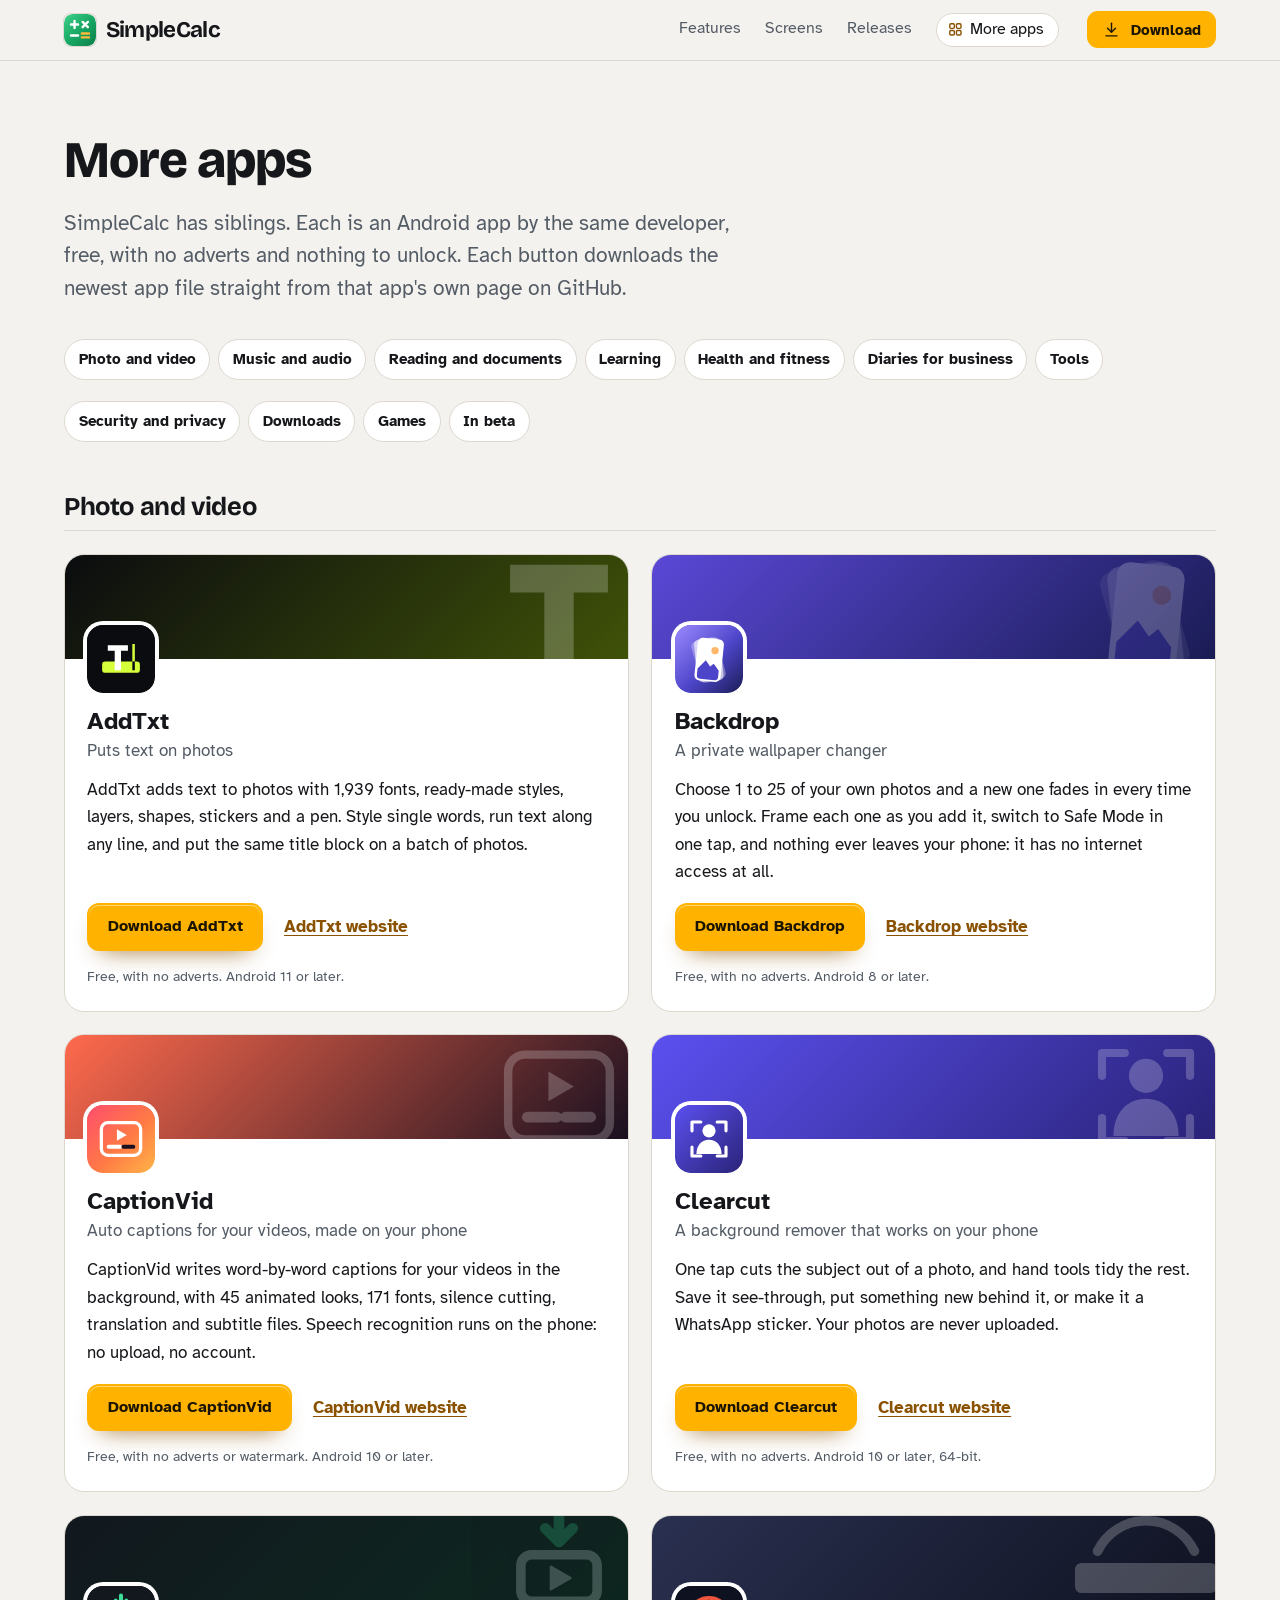
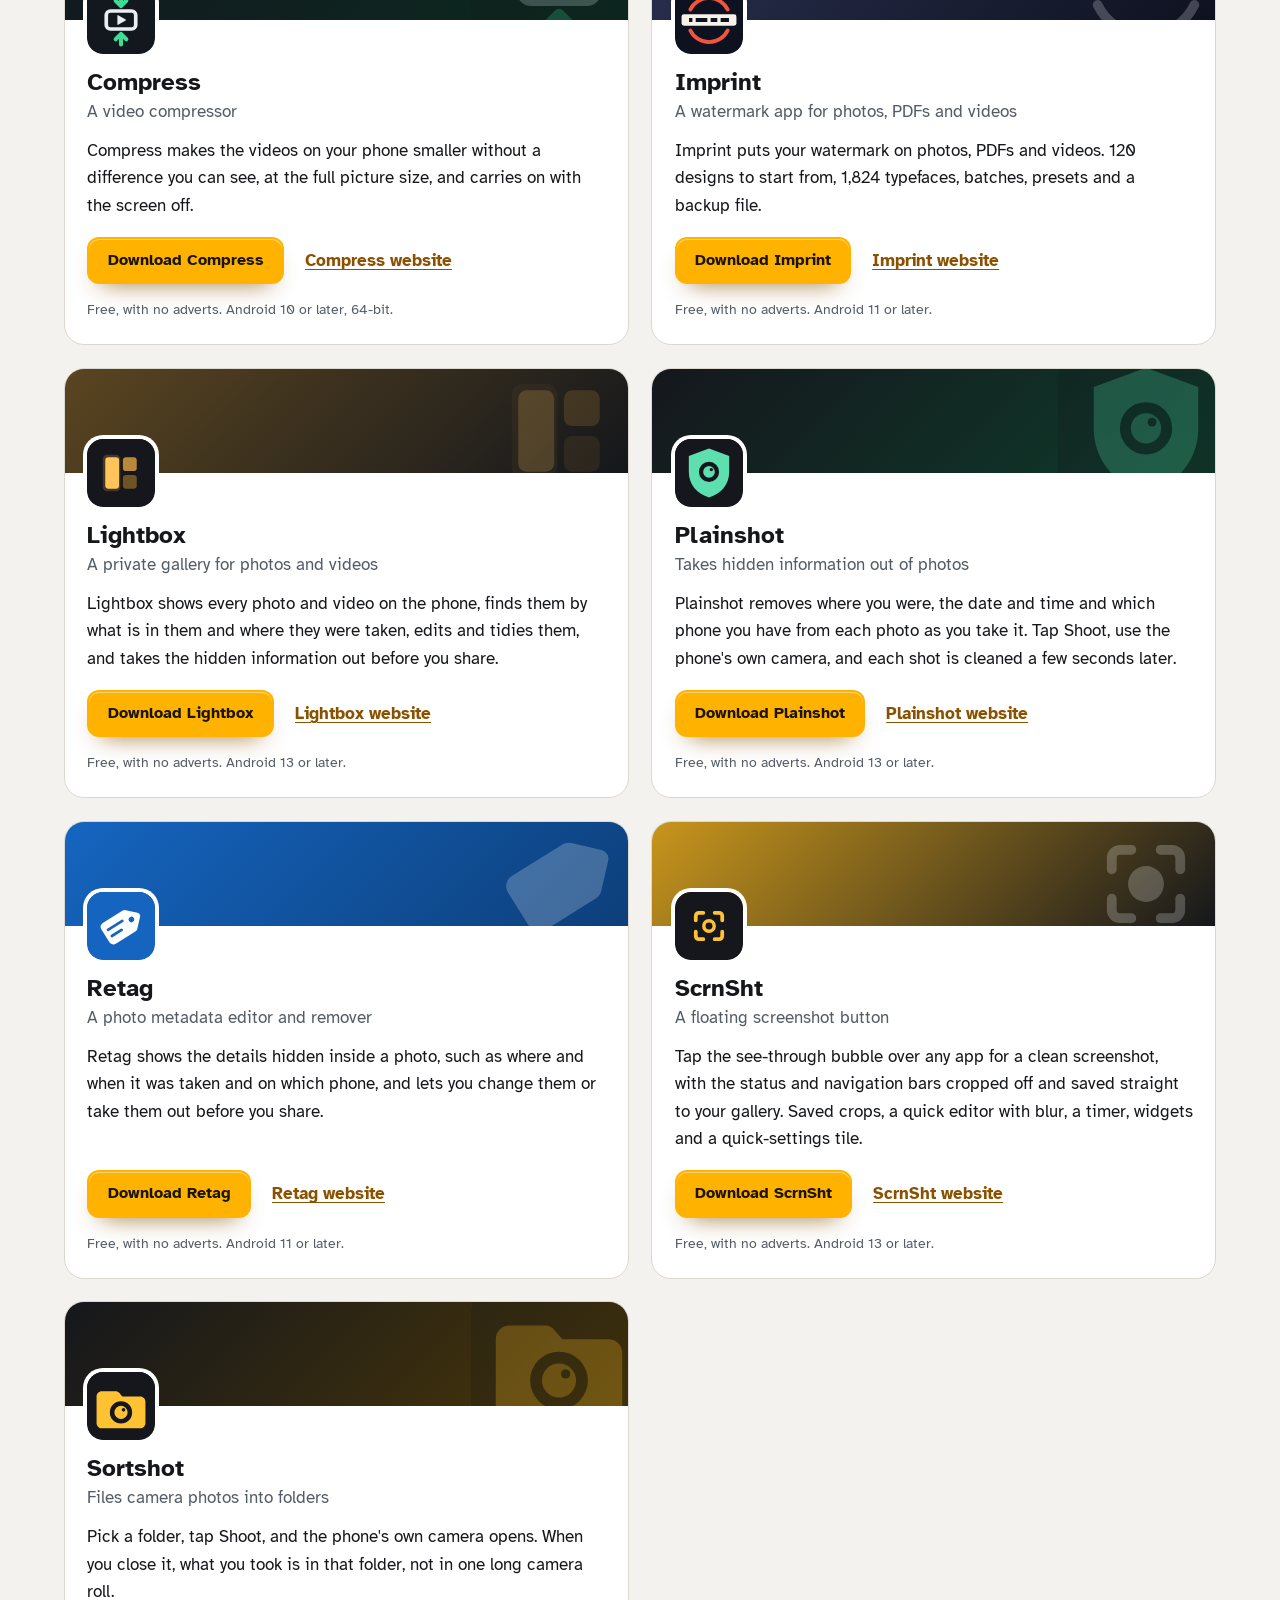
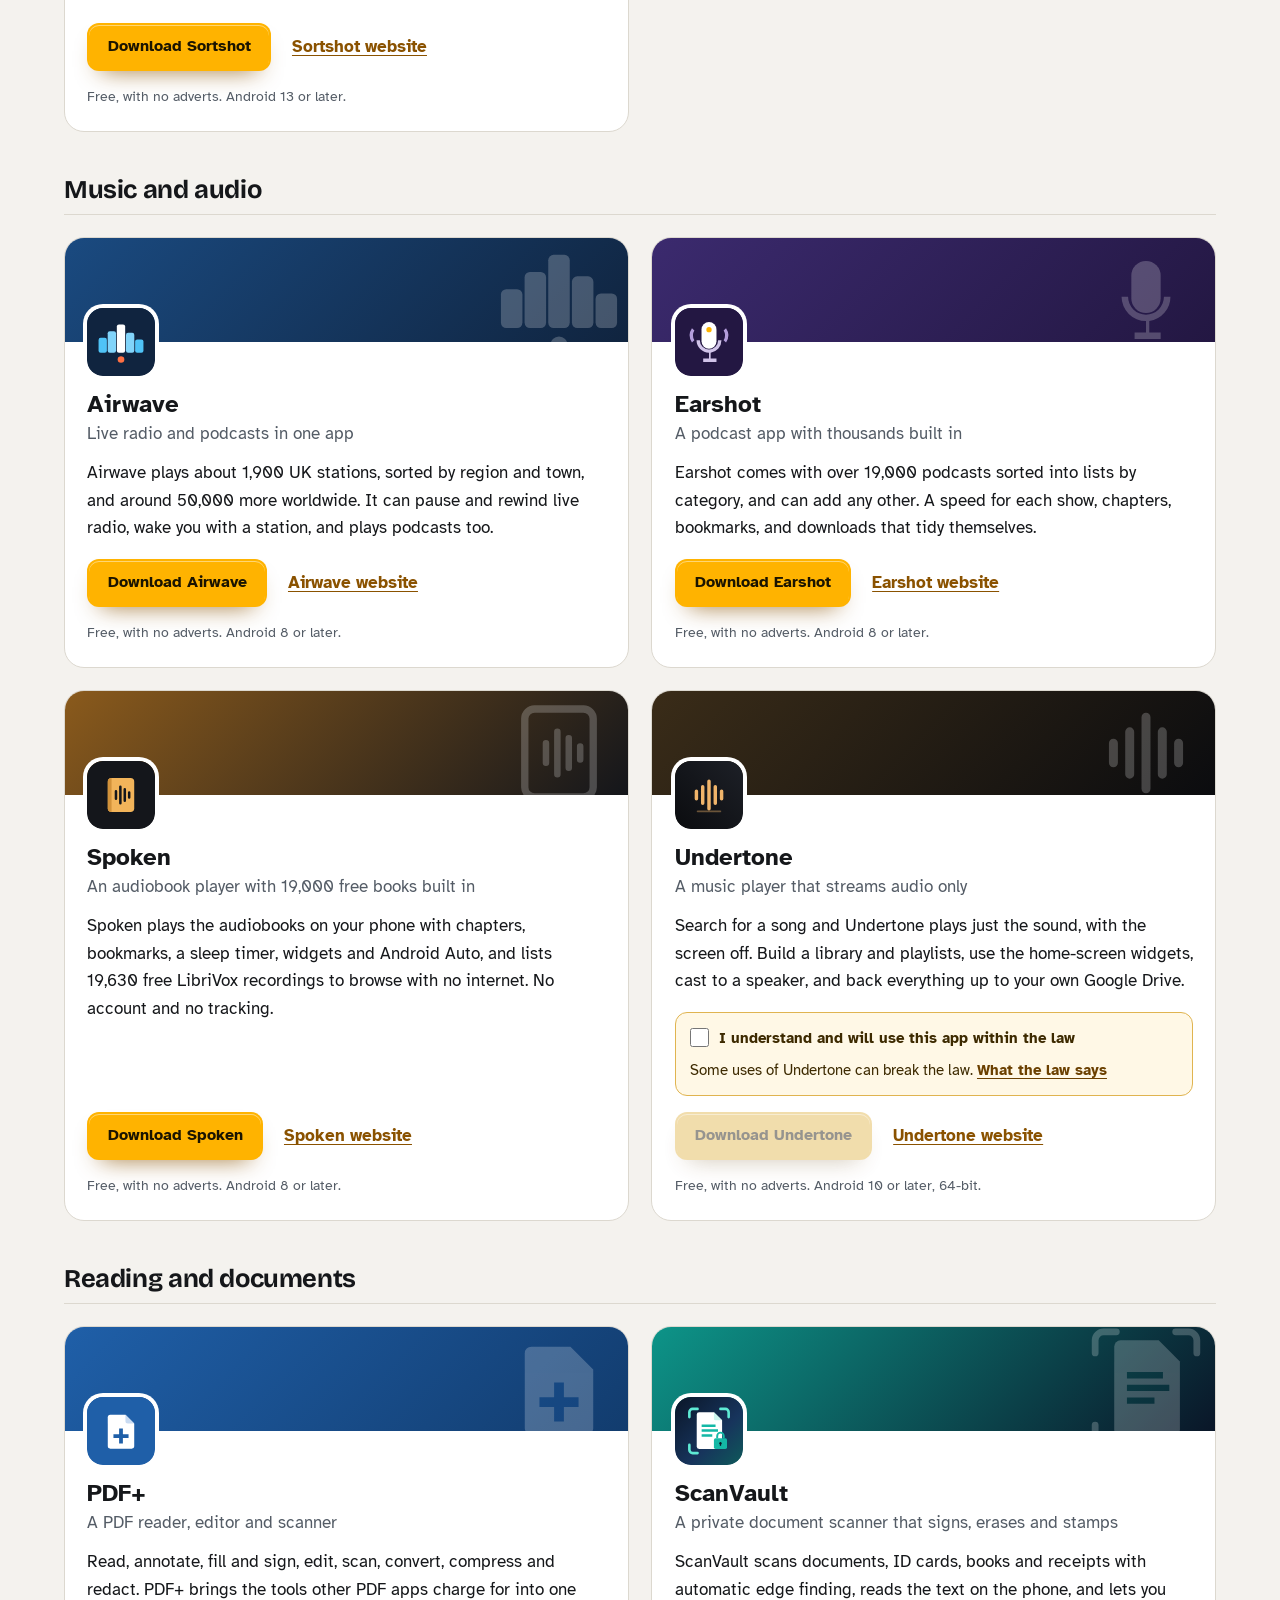
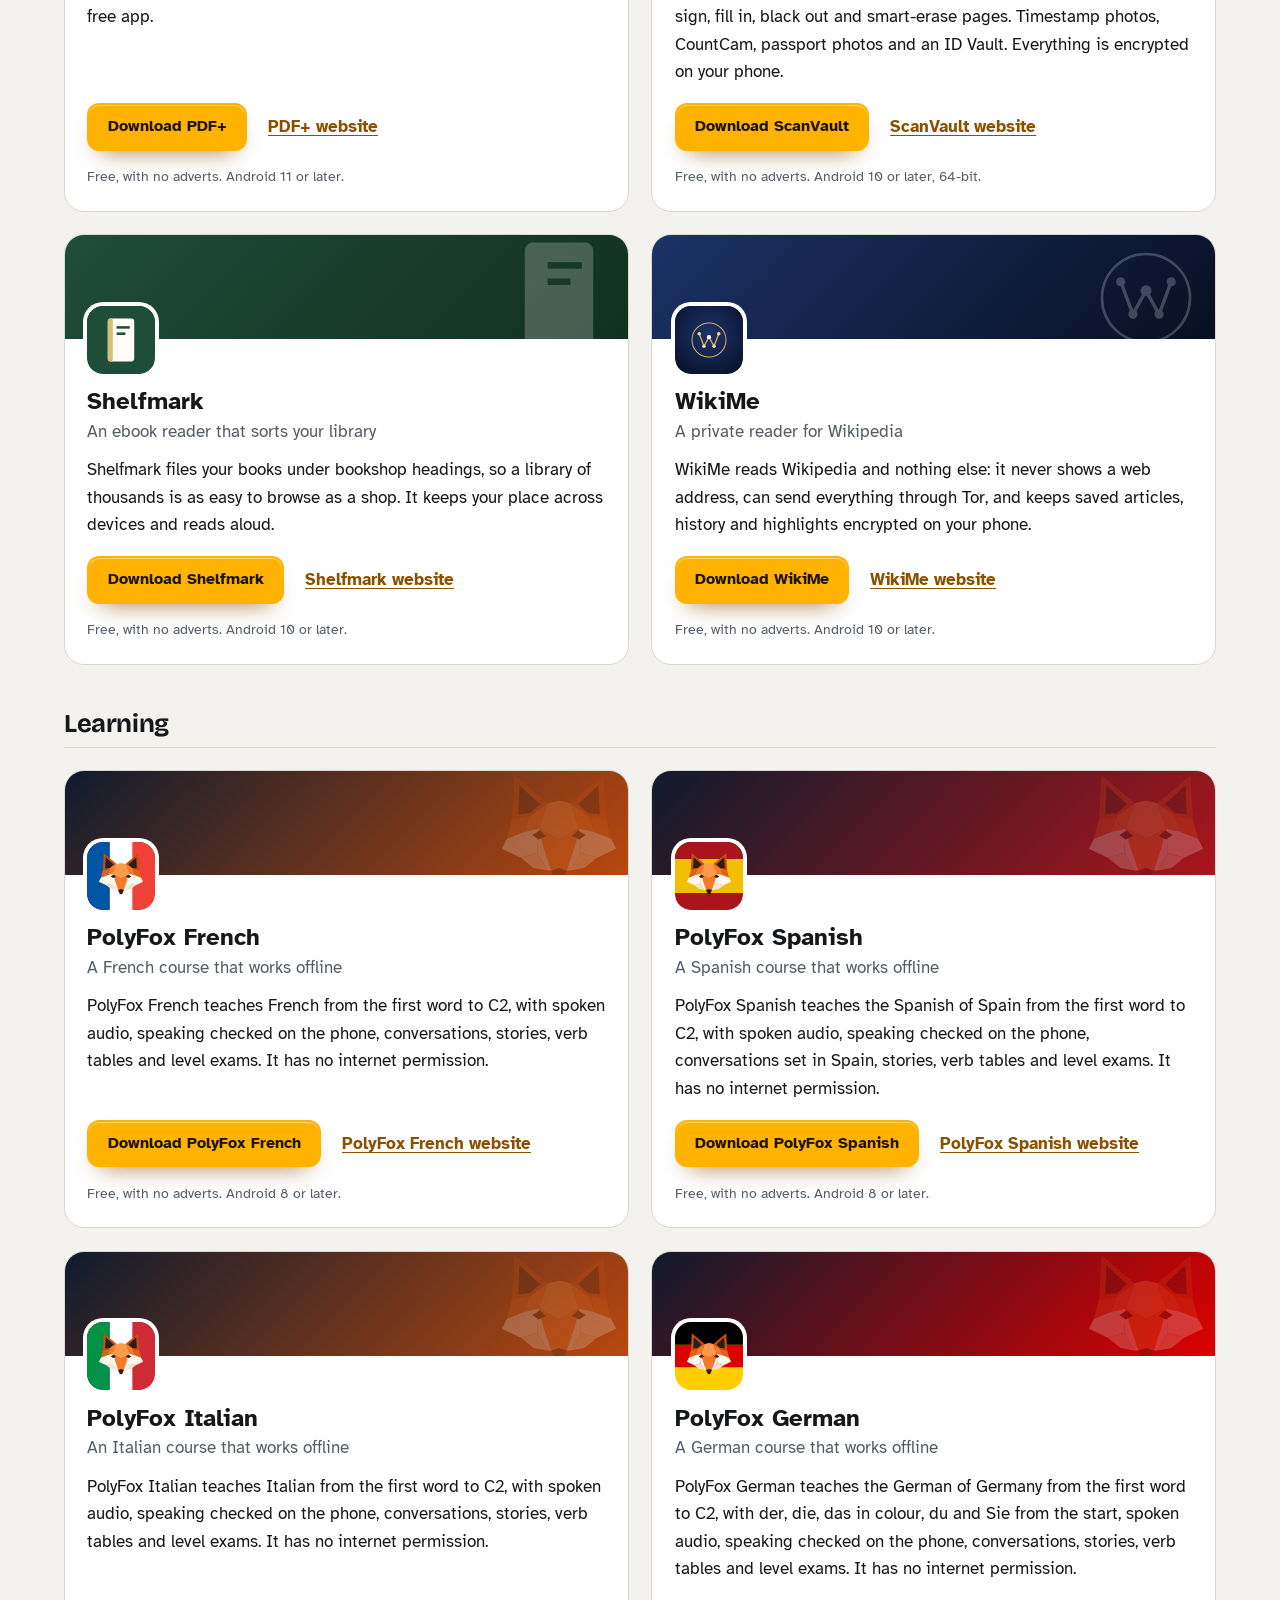
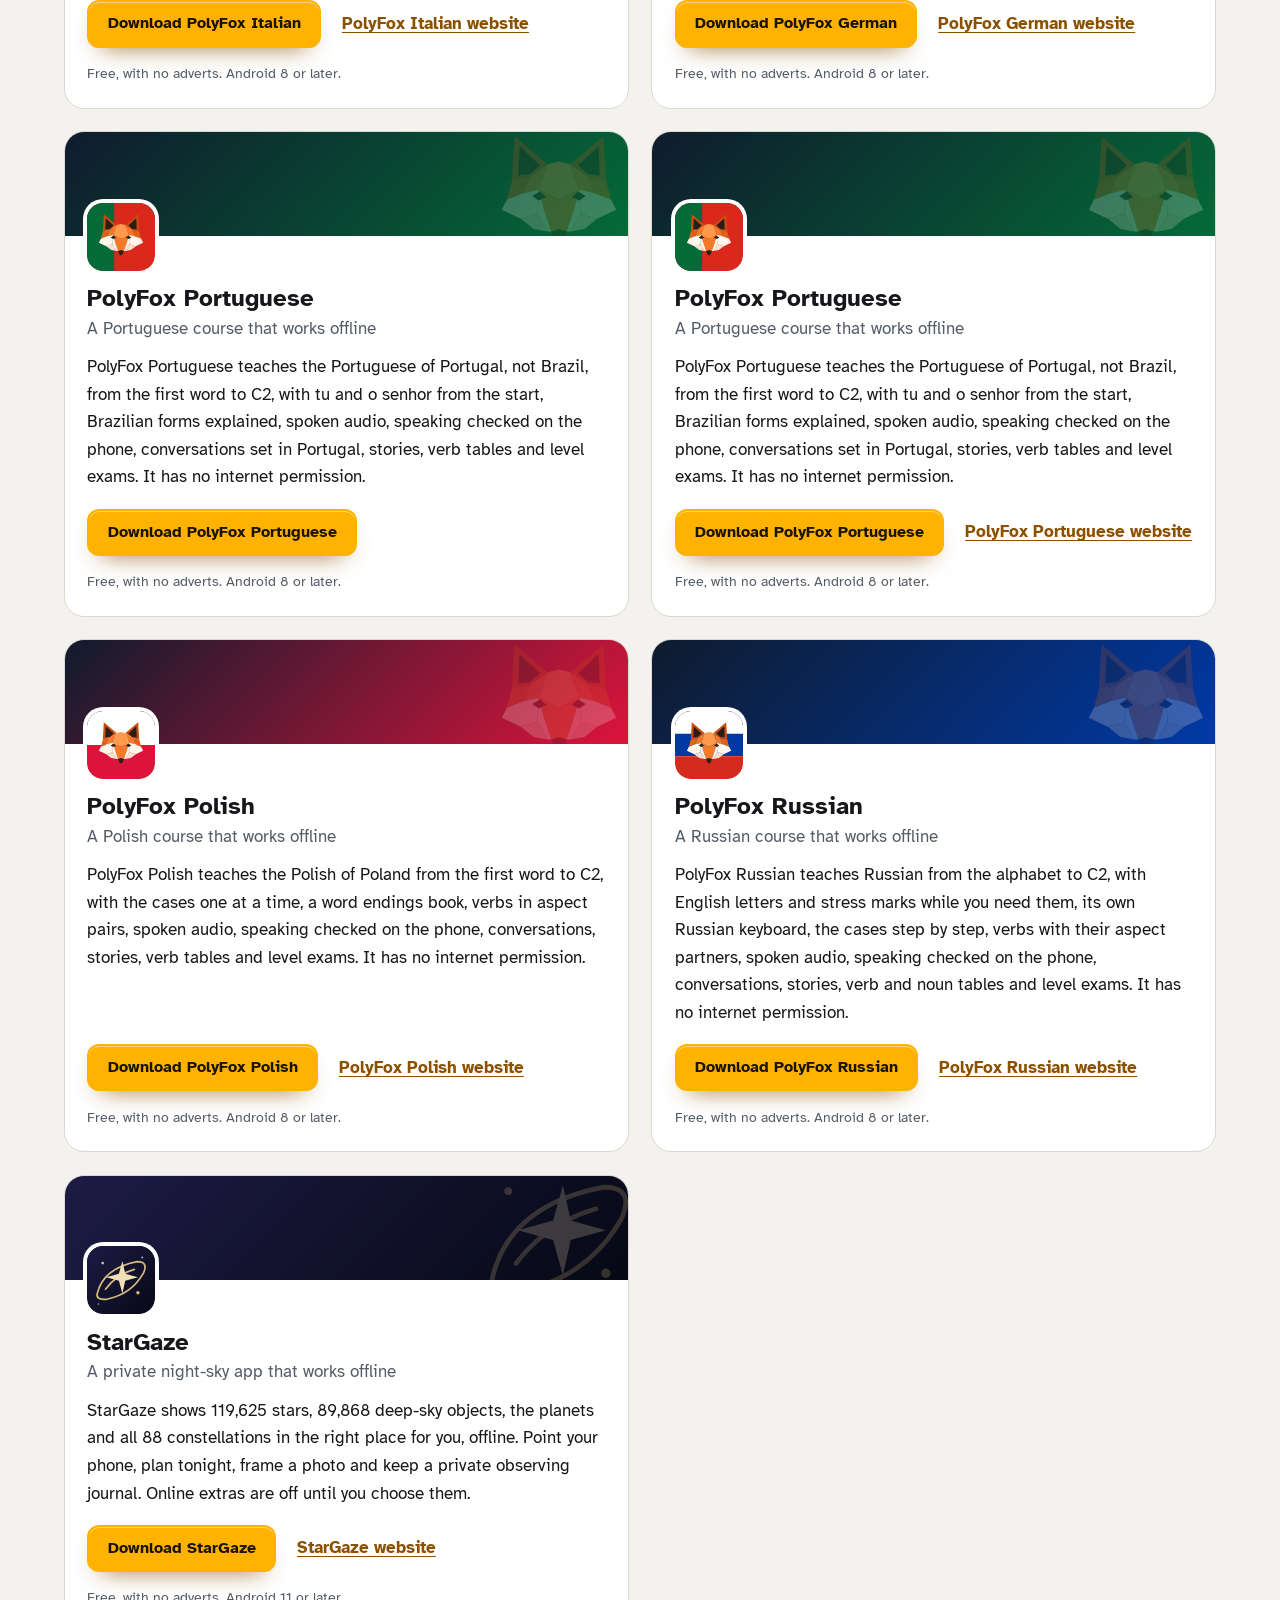
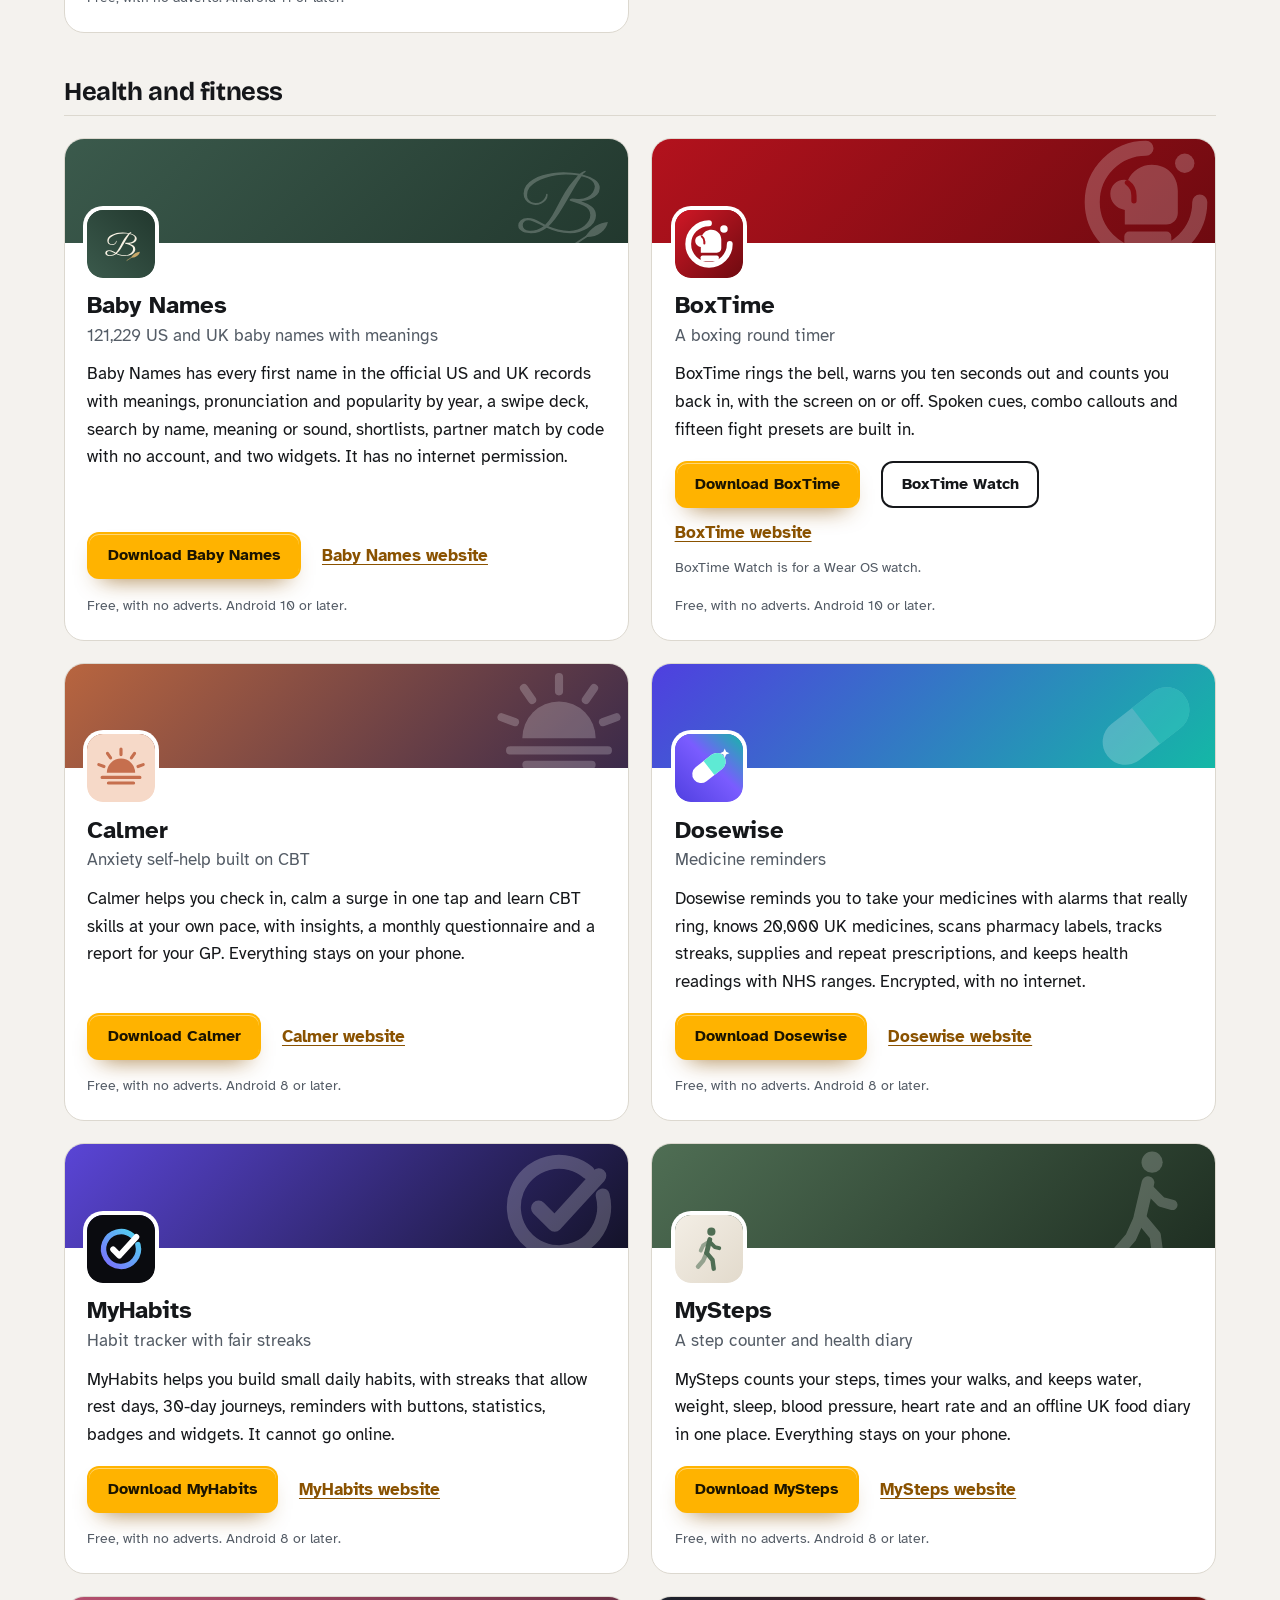
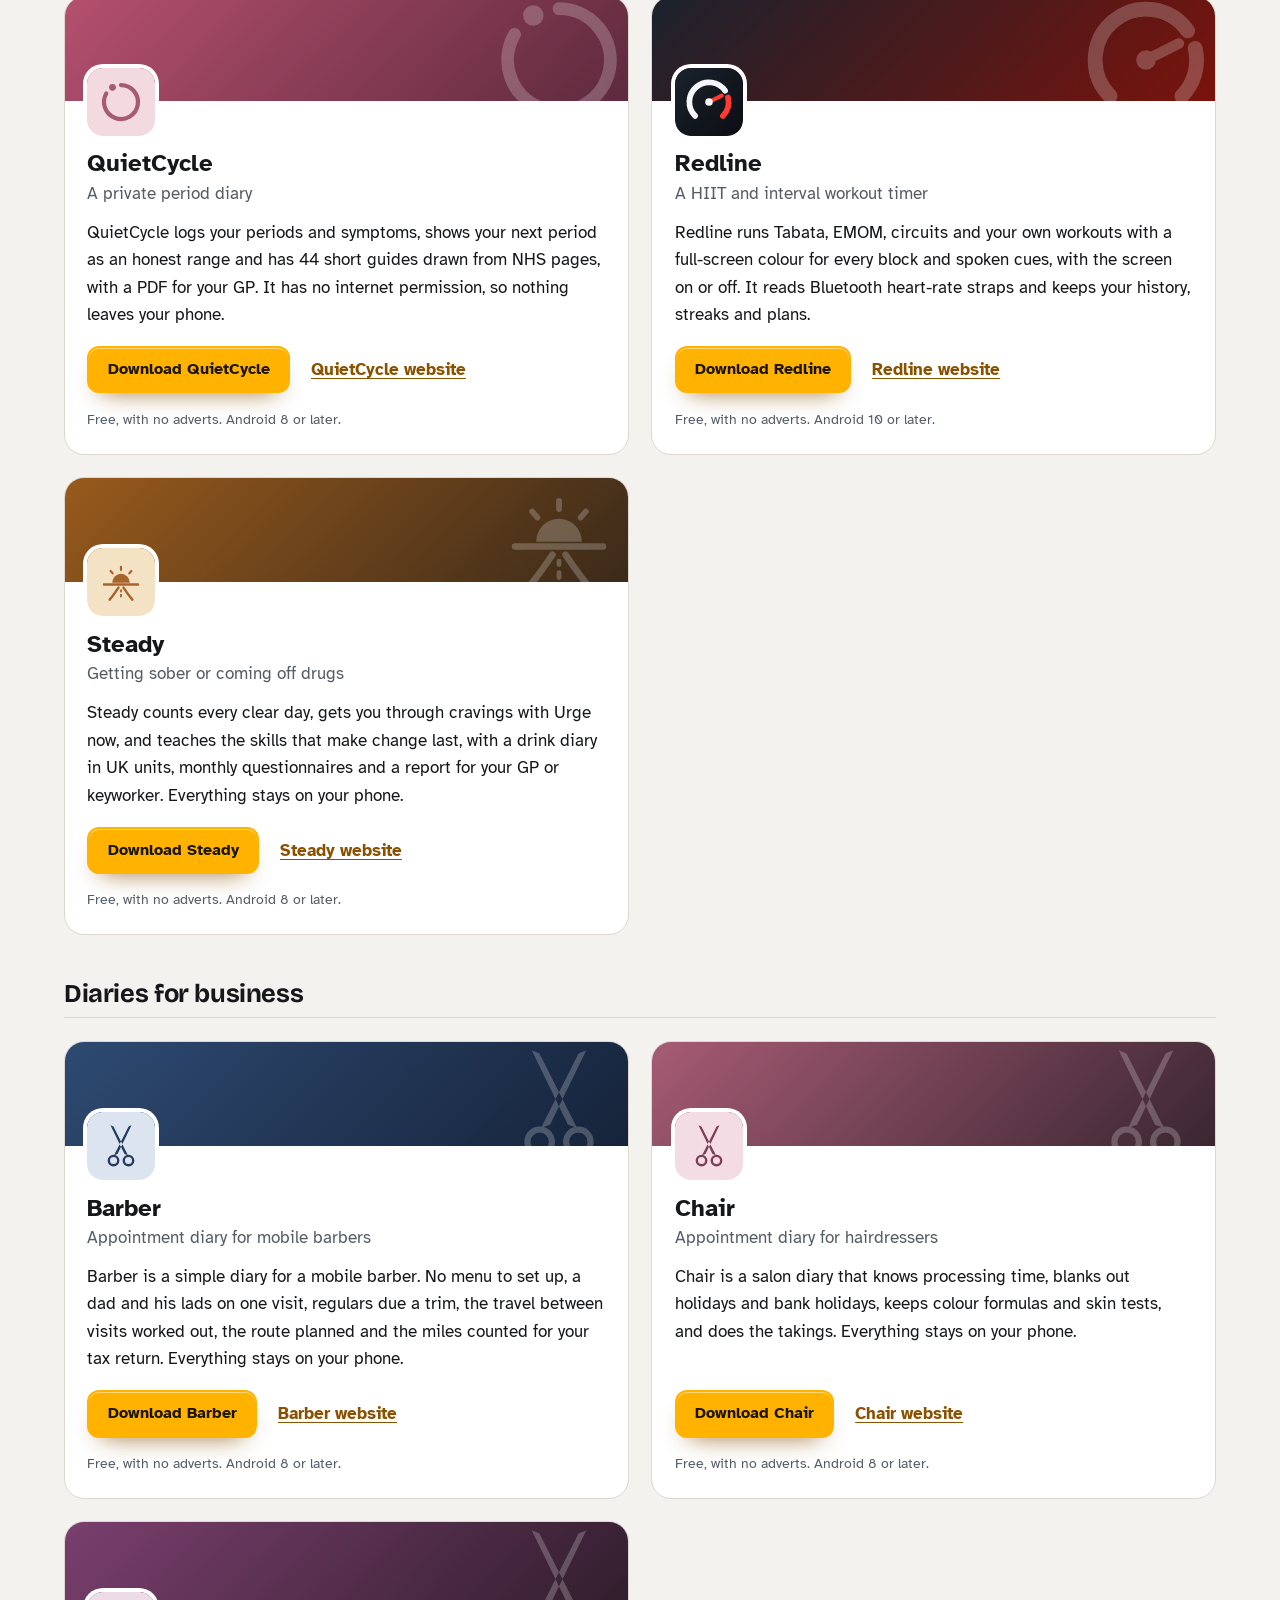
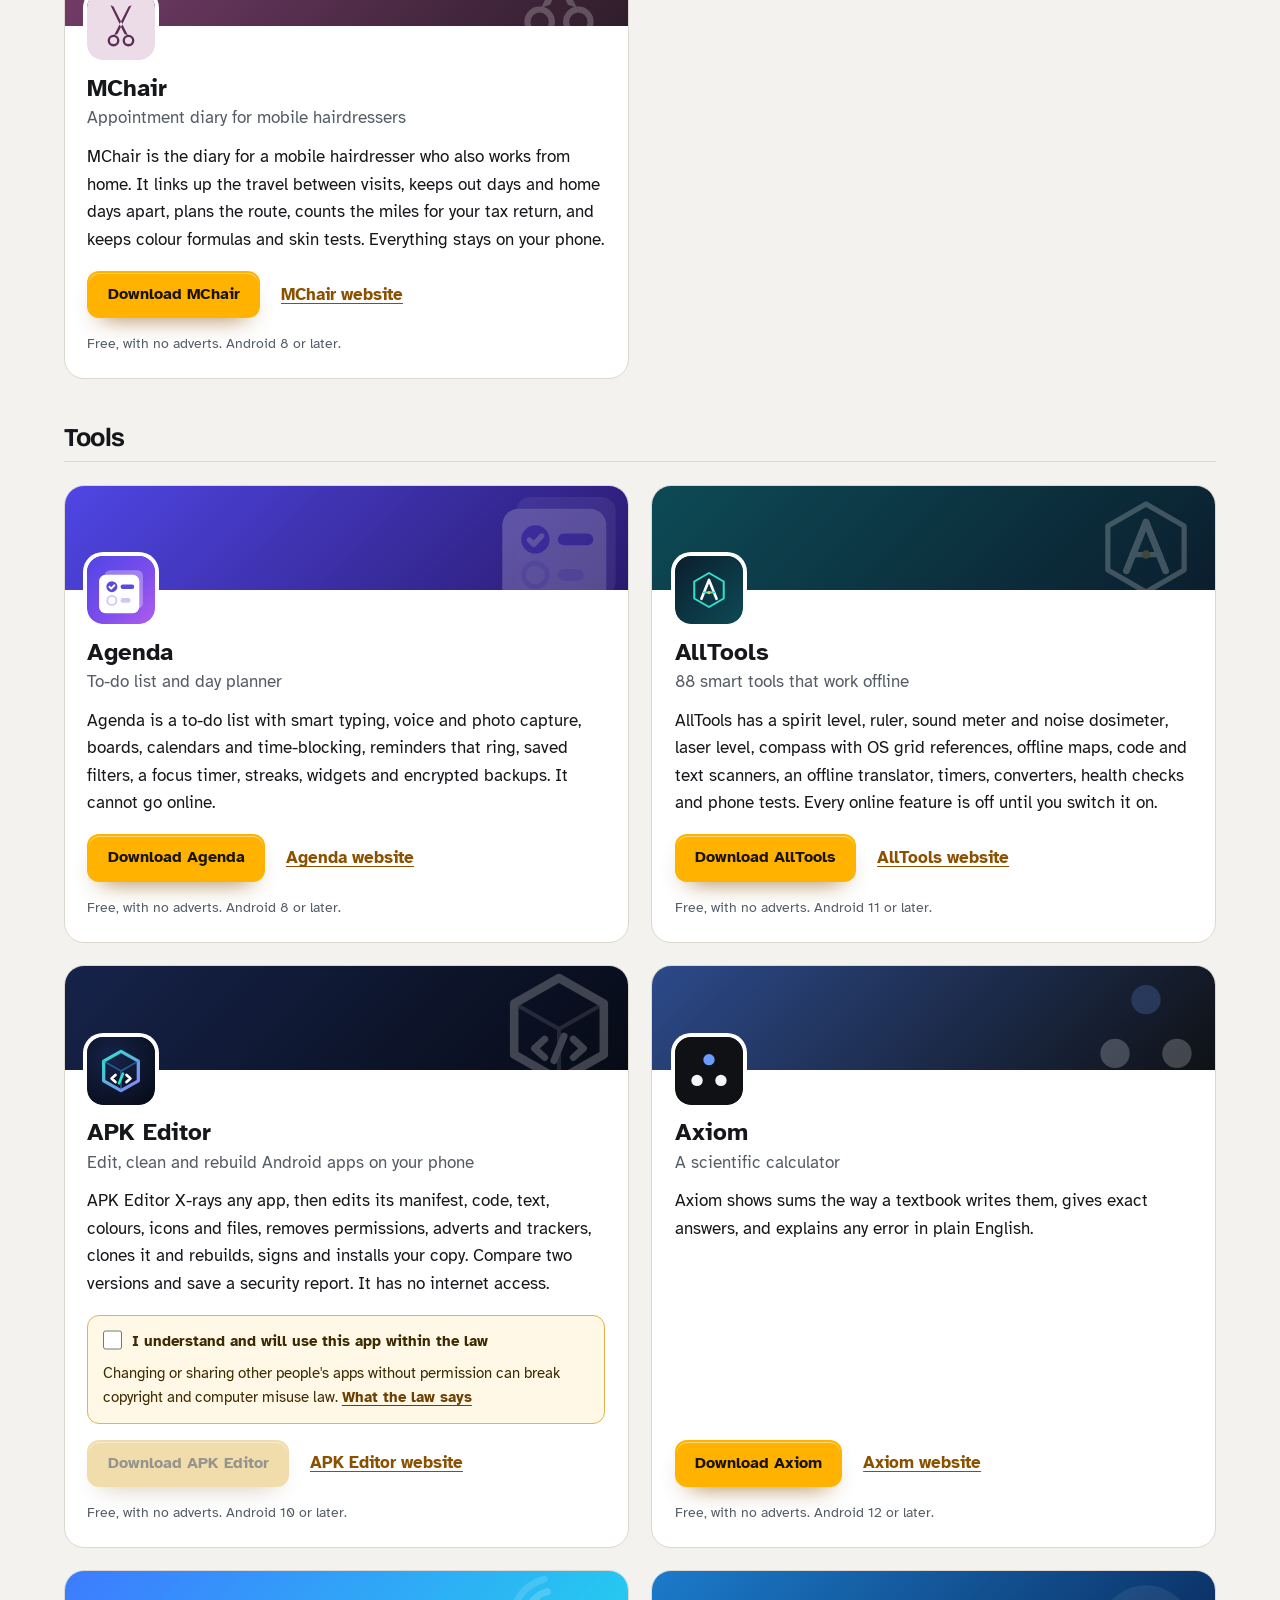
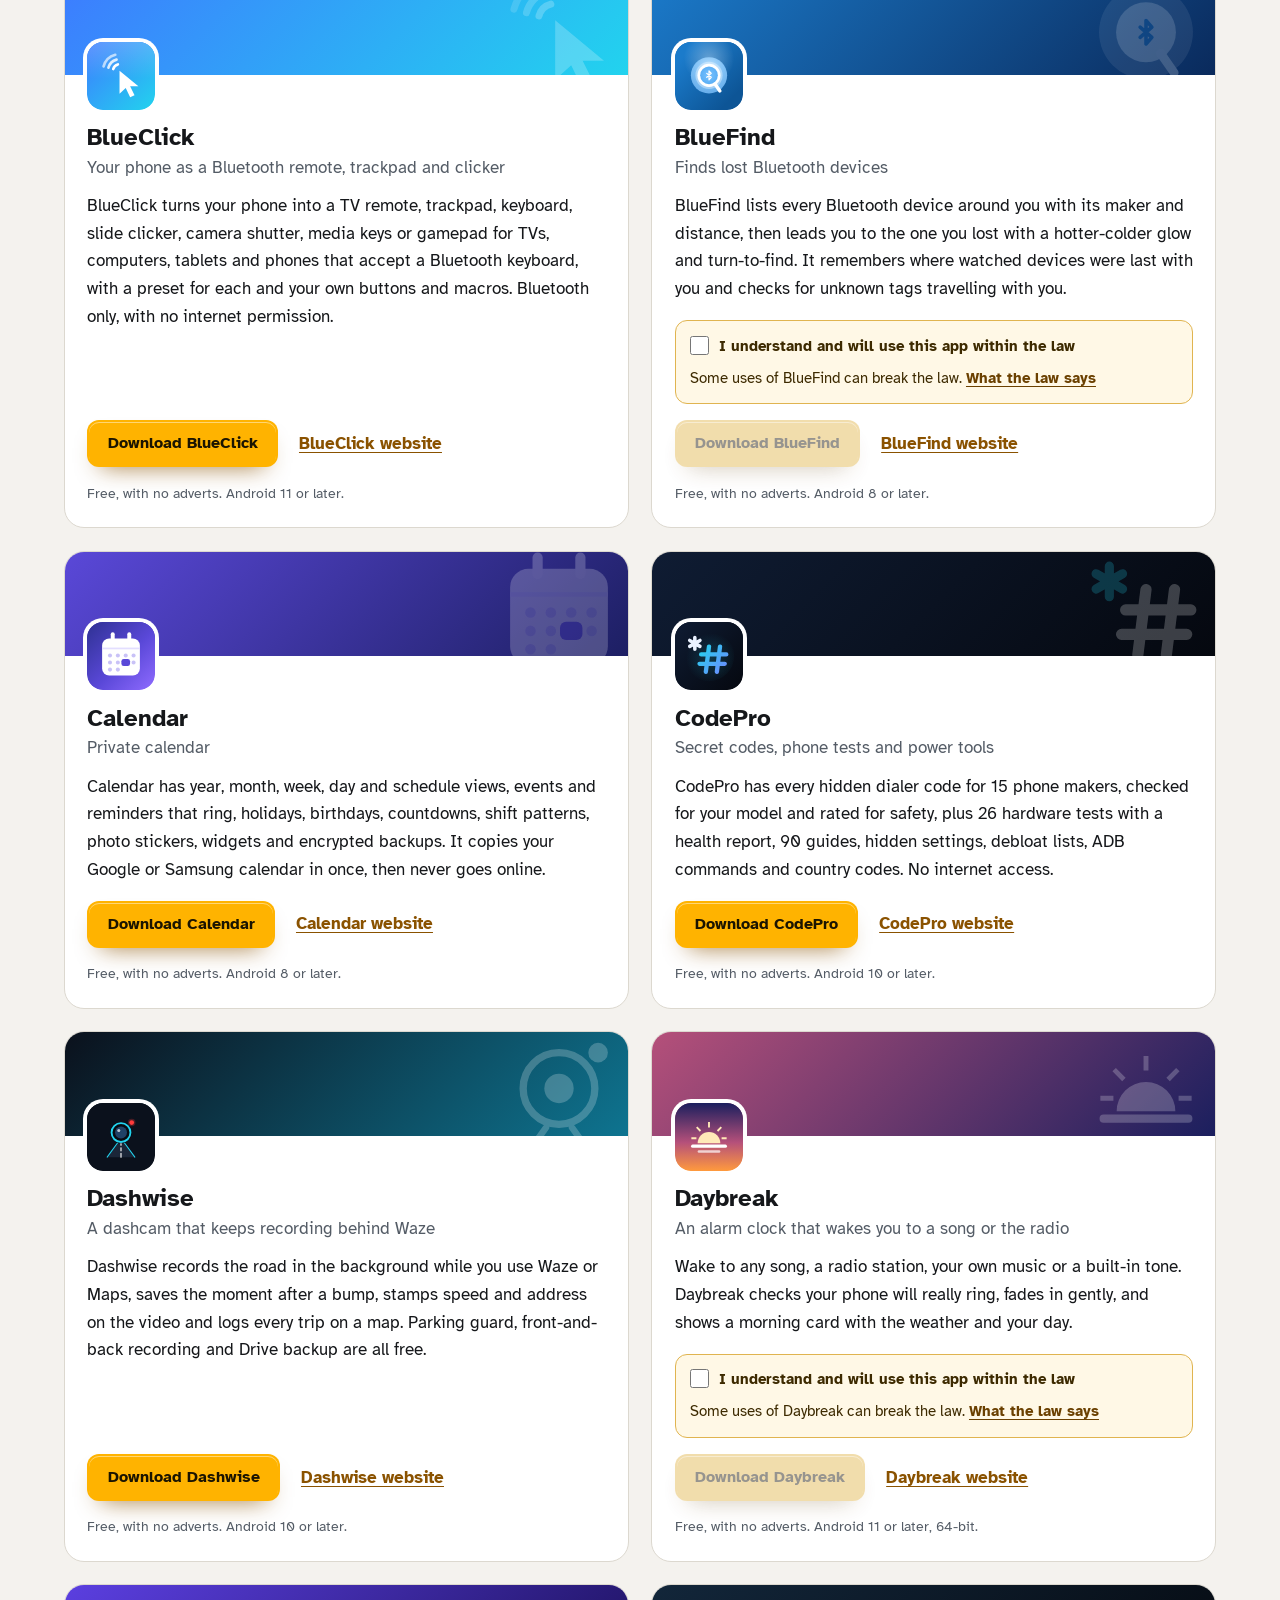
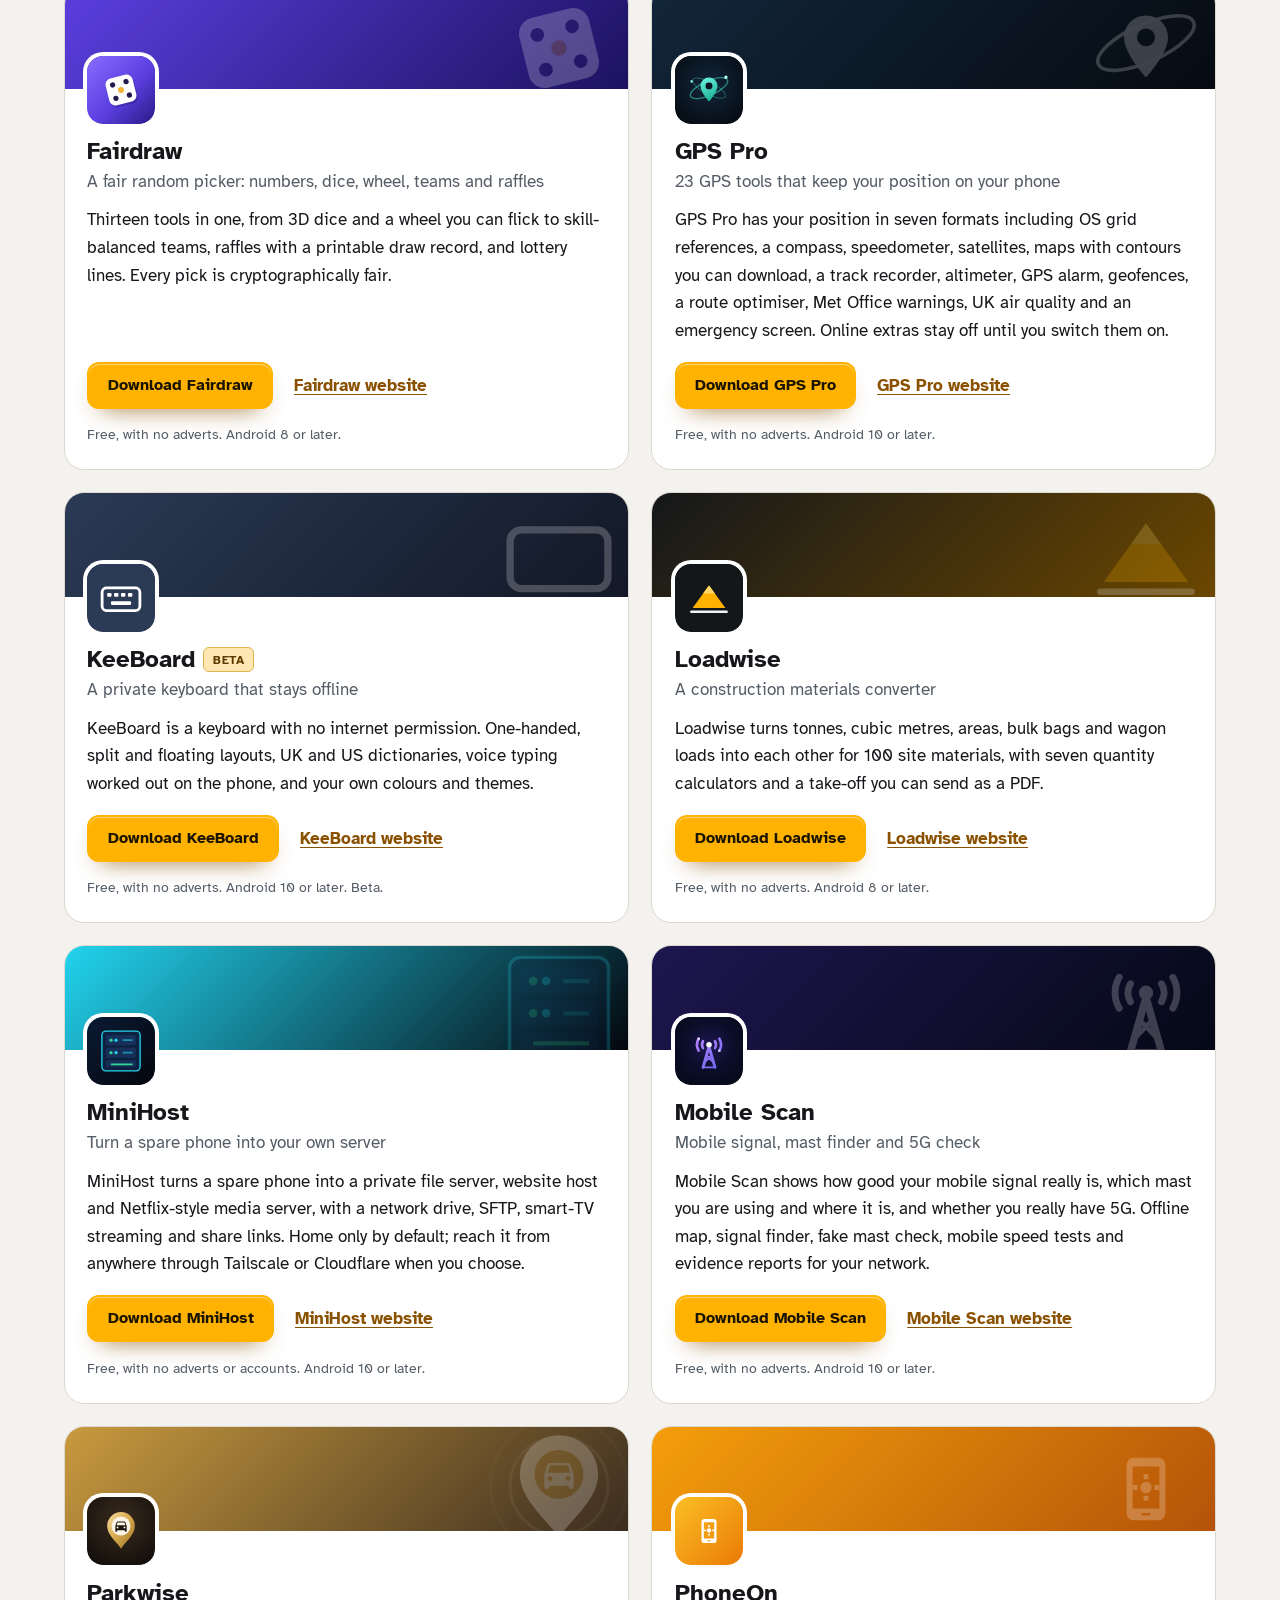
==== commit c182e6ee: "More apps: add BlueClick" ====
--- a/more-apps.html
+++ b/more-apps.html
@@ -4,7 +4,7 @@
 <meta charset="utf-8">
 <meta name="viewport" content="width=device-width, initial-scale=1">
 <title>More apps from the maker of SimpleCalc</title>
-<meta name="description" content="All 97 free Android apps from the maker of SimpleCalc, in one list by category, each with its download and a link to its website.">
+<meta name="description" content="All 98 free Android apps from the maker of SimpleCalc, in one list by category, each with its download and a link to its website.">
 <meta name="author" content="Jonathan Jackson">
 <link rel="canonical" href="https://customgpter.github.io/simplecalc/more-apps.html">
 <meta name="theme-color" content="#f3f6f4" media="(prefers-color-scheme: light)">
@@ -12,7 +12,7 @@
 <meta property="og:type" content="website">
 <meta property="og:site_name" content="SimpleCalc">
 <meta property="og:title" content="More apps from the maker of SimpleCalc">
-<meta property="og:description" content="All 97 free Android apps from the maker of SimpleCalc, in one list by category, each with its download and a link to its website.">
+<meta property="og:description" content="All 98 free Android apps from the maker of SimpleCalc, in one list by category, each with its download and a link to its website.">
 <meta property="og:url" content="https://customgpter.github.io/simplecalc/more-apps.html">
 <meta property="og:image" content="https://customgpter.github.io/simplecalc/assets/og.png">
 <meta property="og:image:width" content="1200">
@@ -86,7 +86,7 @@
 <div class="mapps-group" role="group" aria-labelledby="apps-tools"><h2 class="mapps-cat" id="apps-tools">Tools</h2>
 <ul class="mapps"><li class="mapp" style="--b:#4f46e5;--b2:#2a1a6e"><div class="mapp-cover" aria-hidden="true"><svg viewBox="0 0 108 108"><g transform="translate(54 56) scale(1.45) translate(-52 -56)"><rect x="34" y="33" width="42" height="42" rx="6" fill="#fff" fill-opacity=".3"/><rect x="28" y="38" width="44" height="42" rx="7" fill="#fff" fill-opacity=".95"/><circle cx="42" cy="51" r="6" fill="#5b4bdb"/><path d="M39.4 51.2l1.9 1.9 3.4-3.6" stroke="#fff" stroke-width="2.2" fill="none" stroke-linecap="round" stroke-linejoin="round"/><rect x="51.5" y="48.5" width="15" height="5" rx="2.5" fill="#5b4bdb"/><circle cx="42" cy="66" r="5" fill="none" stroke="#cfc8f7" stroke-width="2"/><rect x="51.5" y="63.5" width="11" height="5" rx="2.5" fill="#cfc8f7"/></g></svg></div><div class="mapp-body"><svg class="mapp-icon" viewBox="0 0 108 108" aria-hidden="true"><defs><linearGradient id="i-agenda-agi" x1="0" y1="0" x2="1" y2="1"><stop offset="0" stop-color="#4f46e5"/><stop offset=".55" stop-color="#7c4deb"/><stop offset="1" stop-color="#b15cf0"/></linearGradient></defs><rect width="108" height="108" rx="24" fill="url(#i-agenda-agi)"/><g transform="translate(54 56) scale(1.45) translate(-52 -56)"><rect x="34" y="33" width="42" height="42" rx="6" fill="#fff" fill-opacity=".3"/><rect x="28" y="38" width="44" height="42" rx="7" fill="#fff"/><circle cx="42" cy="51" r="6" fill="#5b4bdb"/><path d="M39.4 51.2l1.9 1.9 3.4-3.6" stroke="#fff" stroke-width="2.2" fill="none" stroke-linecap="round" stroke-linejoin="round"/><rect x="51.5" y="48.5" width="15" height="5" rx="2.5" fill="#5b4bdb"/><circle cx="42" cy="66" r="5" fill="none" stroke="#cfc8f7" stroke-width="2"/><rect x="51.5" y="63.5" width="11" height="5" rx="2.5" fill="#cfc8f7"/></g></svg><h3>Agenda</h3><p class="mapp-kind">To-do list and day planner</p><p class="mapp-say">Agenda is a to-do list with smart typing, voice and photo capture, boards, calendars and time-blocking, reminders that ring, saved filters, a focus timer, streaks, widgets and encrypted backups. It cannot go online.</p><p class="mapp-go"><a class="button" href="https://github.com/CustomGPTer/agenda/releases/latest/download/Agenda.apk">Download Agenda</a><a class="mapp-site" href="https://customgpter.github.io/agenda/">Agenda website</a></p><p class="mapp-needs">Free, with no adverts. Android 8 or later.</p></div></li>
 <li class="mapp" style="--b:#0d4a55;--b2:#0b1e2e"><div class="mapp-cover" aria-hidden="true"><svg viewBox="0 0 108 108"><path d="M54 27L77.4 40.5L77.4 67.5L54 81L30.6 67.5L30.6 40.5Z" stroke="#fff" stroke-width="3.2" stroke-linejoin="round" fill="none"/><path d="M42 68L54 38L66 68" stroke="#fff" stroke-width="4.2" stroke-linecap="round" stroke-linejoin="round" fill="none"/><path d="M45.5 58L62.5 58" stroke="#fff" stroke-width="3.2" stroke-linecap="round"/><circle cx="54" cy="58" r="2.6" fill="#ffc24b"/></svg></div><div class="mapp-body"><svg class="mapp-icon" viewBox="0 0 108 108" aria-hidden="true"><defs><linearGradient id="i-alltools-atbg" x1="0" y1="0" x2="1" y2="1"><stop offset="0" stop-color="#0b1e2e"/><stop offset="1" stop-color="#0d4a55"/></linearGradient></defs><rect width="108" height="108" rx="24" fill="url(#i-alltools-atbg)"/><path d="M54 27L77.4 40.5L77.4 67.5L54 81L30.6 67.5L30.6 40.5Z" stroke="#35e0c8" stroke-width="3.2" stroke-linejoin="round" fill="none"/><path d="M42 68L54 38L66 68" stroke="#fff" stroke-width="4.2" stroke-linecap="round" stroke-linejoin="round" fill="none"/><path d="M45.5 58L62.5 58" stroke="#35e0c8" stroke-width="3.2" stroke-linecap="round"/><circle cx="54" cy="58" r="2.6" fill="#ffc24b"/></svg><h3>AllTools</h3><p class="mapp-kind">88 smart tools that work offline</p><p class="mapp-say">AllTools has a spirit level, ruler, sound meter and noise dosimeter, laser level, compass with OS grid references, offline maps, code and text scanners, an offline translator, timers, converters, health checks and phone tests. Every online feature is off until you switch it on.</p><p class="mapp-go"><a class="button" href="https://github.com/CustomGPTer/alltools/releases/latest/download/AllTools.apk">Download AllTools</a><a class="mapp-site" href="https://customgpter.github.io/alltools/">AllTools website</a></p><p class="mapp-needs">Free, with no adverts. Android 11 or later.</p></div></li><li class="mapp is-gated" style="--b:#16234a;--b2:#070b16"><div class="mapp-cover" aria-hidden="true"><svg viewBox="0 0 108 108"><g transform="translate(54 54) scale(1.25) translate(-54 -52)"><path d="M54 27L76 39.5L76 64.5L54 77L32 64.5L32 39.5Z" stroke="#fff" stroke-width="4.2" stroke-linejoin="round" fill="none"/><path d="M32 39.5L54 52L76 39.5M54 52L54 77" stroke="#fff" stroke-width="2" stroke-linecap="round" fill="none" opacity=".5"/><path d="M47 57L42 61.5L47 66M61 57L66 61.5L61 66" stroke="#fff" stroke-width="3.4" stroke-linecap="round" stroke-linejoin="round" fill="none"/><path d="M56.5 55.5L51.5 67.5" stroke="#fff" stroke-width="3.4" stroke-linecap="round"/></g></svg></div><div class="mapp-body"><svg class="mapp-icon" viewBox="0 0 108 108" aria-hidden="true"><defs><radialGradient id="i-apkeditor-aebg" cx="40" cy="34" r="96" gradientUnits="userSpaceOnUse"><stop offset="0" stop-color="#16234a"/><stop offset="1" stop-color="#070b16"/></radialGradient><linearGradient id="i-apkeditor-aehx" x1="32" y1="27" x2="76" y2="77" gradientUnits="userSpaceOnUse"><stop offset="0" stop-color="#2ee6c5"/><stop offset="1" stop-color="#8b7cff"/></linearGradient></defs><rect width="108" height="108" rx="24" fill="url(#i-apkeditor-aebg)"/><g transform="translate(54 54) scale(1.25) translate(-54 -52)"><path d="M54 27L76 39.5L76 64.5L54 77L32 64.5L32 39.5Z" stroke="url(#i-apkeditor-aehx)" stroke-width="4.2" stroke-linejoin="round" fill="none"/><path d="M32 39.5L54 52L76 39.5M54 52L54 77" stroke="#3d8fd6" stroke-width="2" stroke-linecap="round" fill="none" opacity=".55"/><path d="M47 57L42 61.5L47 66M61 57L66 61.5L61 66" stroke="#fff" stroke-width="3.4" stroke-linecap="round" stroke-linejoin="round" fill="none"/><path d="M56.5 55.5L51.5 67.5" stroke="#2ee6c5" stroke-width="3.4" stroke-linecap="round"/></g></svg><h3>APK Editor</h3><p class="mapp-kind">Edit, clean and rebuild Android apps on your phone</p><p class="mapp-say">APK Editor X-rays any app, then edits its manifest, code, text, colours, icons and files, removes permissions, adverts and trackers, clones it and rebuilds, signs and installs your copy. Compare two versions and save a security report. It has no internet access.</p><div class="mapp-law" data-gate><label><input type="checkbox"> I understand and will use this app within the law</label><p>Changing or sharing other people's apps without permission can break copyright and computer misuse law. <a href="https://customgpter.github.io/apkeditor/terms.html#law">What the law says</a></p><noscript><p>Turn on JavaScript to download, or use the <a href="https://customgpter.github.io/apkeditor/">APK Editor website</a>.</p></noscript></div><p class="mapp-go"><a class="button" data-href="https://github.com/CustomGPTer/apkeditor/releases/latest/download/APKEditor.apk" aria-disabled="true" role="link" tabindex="-1">Download APK Editor</a><a class="mapp-site" href="https://customgpter.github.io/apkeditor/">APK Editor website</a></p><p class="mapp-needs">Free, with no adverts. Android 10 or later.</p></div></li><li class="mapp" style="--b:#2c4a8a;--b2:#0f1115"><div class="mapp-cover" aria-hidden="true"><svg viewBox="0 0 108 108"><circle cx="54" cy="36" r="9" fill="#6c9bff"/><circle cx="35" cy="69" r="9" fill="#f3f5f8"/><circle cx="73" cy="69" r="9" fill="#f3f5f8"/></svg></div><div class="mapp-body"><svg class="mapp-icon" viewBox="0 0 108 108" aria-hidden="true"><rect width="108" height="108" rx="24" fill="#0f1115"/><circle cx="54" cy="36" r="9" fill="#6c9bff"/><circle cx="35" cy="69" r="9" fill="#f3f5f8"/><circle cx="73" cy="69" r="9" fill="#f3f5f8"/></svg><h3>Axiom</h3><p class="mapp-kind">A scientific calculator</p><p class="mapp-say">Axiom shows sums the way a textbook writes them, gives exact answers, and explains any error in plain English.</p><p class="mapp-go"><a class="button" href="https://github.com/CustomGPTer/axiom/releases/latest/download/Axiom.apk">Download Axiom</a><a class="mapp-site" href="https://customgpter.github.io/axiom/">Axiom website</a></p><p class="mapp-needs">Free, with no adverts. Android 12 or later.</p></div></li>
-<li class="mapp is-gated" style="--b:#1b7bcb;--b2:#0a2a5c"><div class="mapp-cover" aria-hidden="true"><svg viewBox="0 0 108 108"><circle cx="54" cy="52.92" r="28.8" fill="#fff" fill-opacity=".35"/><path d="M63 65.88L71.28 77.76" stroke="#fff" stroke-width="5.4" stroke-linecap="round"/><circle cx="54" cy="52.92" r="18.36" fill="#fff" fill-opacity=".95"/><path d="M50.4 49.75L57.6 56.09L54 60.12L54 45.72L57.6 49.75L50.4 56.09" fill="none" stroke="#1B7BCB" stroke-width="2.2" stroke-linecap="round" stroke-linejoin="round"/></svg></div><div class="mapp-body"><svg class="mapp-icon" viewBox="0 0 108 108" aria-hidden="true"><defs><linearGradient id="i-bluefind-bfa" gradientUnits="userSpaceOnUse" x1="18" y1="18" x2="90" y2="90"><stop offset="0" stop-color="#1B7BCB"/><stop offset="1" stop-color="#0D5596"/></linearGradient><radialGradient id="i-bluefind-bfb" gradientUnits="userSpaceOnUse" cx="54" cy="26" r="40"><stop offset="0" stop-color="#fff" stop-opacity=".33"/><stop offset="1" stop-color="#fff" stop-opacity="0"/></radialGradient><radialGradient id="i-bluefind-bfc" gradientUnits="userSpaceOnUse" cx="54" cy="39.6" r="39.6"><stop offset="0" stop-color="#B7E0FF"/><stop offset=".6" stop-color="#7FC0F5"/><stop offset="1" stop-color="#6AB0EC"/></radialGradient><radialGradient id="i-bluefind-bfd" gradientUnits="userSpaceOnUse" cx="54" cy="52.92" r="14.4"><stop offset="0" stop-color="#79C3FF"/><stop offset="1" stop-color="#5AAEF5"/></radialGradient></defs><rect width="108" height="108" rx="24" fill="url(#i-bluefind-bfa)"/><rect width="108" height="108" rx="24" fill="url(#i-bluefind-bfb)"/><circle cx="54" cy="52.92" r="28.8" fill="url(#i-bluefind-bfc)"/><circle cx="54" cy="52.92" r="21.6" fill="#fff" fill-opacity=".35"/><path d="M63 65.88L71.28 77.76" stroke="#fff" stroke-width="5.4" stroke-linecap="round"/><circle cx="54" cy="52.92" r="18.36" fill="#fff"/><circle cx="54" cy="52.92" r="14.04" fill="url(#i-bluefind-bfd)"/><path d="M50.4 49.75L57.6 56.09L54 60.12L54 45.72L57.6 49.75L50.4 56.09" fill="none" stroke="#fff" stroke-width="1.87" stroke-linecap="round" stroke-linejoin="round"/></svg><h3>BlueFind</h3><p class="mapp-kind">Finds lost Bluetooth devices</p><p class="mapp-say">BlueFind lists every Bluetooth device around you with its maker and distance, then leads you to the one you lost with a hotter-colder glow and turn-to-find. It remembers where watched devices were last with you and checks for unknown tags travelling with you.</p><div class="mapp-law" data-gate><label><input type="checkbox"> I understand and will use this app within the law</label><p>Some uses of BlueFind can break the law. <a href="https://customgpter.github.io/bluefind/terms.html#law">What the law says</a></p><noscript><p>Turn on JavaScript to download, or use the <a href="https://customgpter.github.io/bluefind/">BlueFind website</a>.</p></noscript></div><p class="mapp-go"><a class="button" data-href="https://github.com/CustomGPTer/bluefind/releases/latest/download/BlueFind.apk" aria-disabled="true" role="link" tabindex="-1">Download BlueFind</a><a class="mapp-site" href="https://customgpter.github.io/bluefind/">BlueFind website</a></p><p class="mapp-needs">Free, with no adverts. Android 8 or later.</p></div></li>
+<li class="mapp" style="--b:#3D7BFF;--b2:#22D3EE"><div class="mapp-cover" aria-hidden="true"><svg viewBox="0 0 108 108"><g transform="translate(54 54) scale(1.3) translate(-54 -54)"><path fill="#fff" d="M52.20 47.52L52.20 75.60L59.76 68.76L65.16 79.92L70.56 77.40L65.16 66.60L75.24 66.60Z"/><g fill="none" stroke="#fff" stroke-width="3.31" stroke-linecap="round"><path d="M44.55 45.47A7.92 7.92 0 0 1 50.15 39.87"/><path opacity=".82" d="M38.64 43.89A14.04 14.04 0 0 1 48.57 33.96"/><path opacity=".64" d="M32.73 42.30A20.16 20.16 0 0 1 46.98 28.05"/></g></g></svg></div><div class="mapp-body"><svg class="mapp-icon" viewBox="0 0 108 108" aria-hidden="true"><defs><linearGradient id="i-blueclick-bcbg" x1="0" y1="0" x2="108" y2="108" gradientUnits="userSpaceOnUse"><stop offset="0" stop-color="#3D7BFF"/><stop offset="1" stop-color="#22D3EE"/></linearGradient><linearGradient id="i-blueclick-bcsh" x1="0" y1="0" x2="0" y2="58" gradientUnits="userSpaceOnUse"><stop offset="0" stop-color="#fff" stop-opacity=".19"/><stop offset="1" stop-color="#fff" stop-opacity="0"/></linearGradient></defs><rect width="108" height="108" rx="24" fill="url(#i-blueclick-bcbg)"/><path d="M0 24A24 24 0 0 1 24 0H84A24 24 0 0 1 108 24V58H0Z" fill="url(#i-blueclick-bcsh)"/><g transform="translate(54 54) scale(1.3) translate(-54 -54)"><path fill="#fff" d="M52.20 47.52L52.20 75.60L59.76 68.76L65.16 79.92L70.56 77.40L65.16 66.60L75.24 66.60Z"/><g fill="none" stroke="#fff" stroke-width="3.31" stroke-linecap="round"><path d="M44.55 45.47A7.92 7.92 0 0 1 50.15 39.87"/><path opacity=".82" d="M38.64 43.89A14.04 14.04 0 0 1 48.57 33.96"/><path opacity=".64" d="M32.73 42.30A20.16 20.16 0 0 1 46.98 28.05"/></g></g></svg><h3>BlueClick</h3><p class="mapp-kind">Your phone as a Bluetooth remote, trackpad and clicker</p><p class="mapp-say">BlueClick turns your phone into a TV remote, trackpad, keyboard, slide clicker, camera shutter, media keys or gamepad for TVs, computers, tablets and phones that accept a Bluetooth keyboard, with a preset for each and your own buttons and macros. Bluetooth only, with no internet permission.</p><p class="mapp-go"><a class="button" href="https://github.com/CustomGPTer/blueclick/releases/latest/download/BlueClick.apk">Download BlueClick</a><a class="mapp-site" href="https://customgpter.github.io/blueclick/">BlueClick website</a></p><p class="mapp-needs">Free, with no adverts. Android 11 or later.</p></div></li><li class="mapp is-gated" style="--b:#1b7bcb;--b2:#0a2a5c"><div class="mapp-cover" aria-hidden="true"><svg viewBox="0 0 108 108"><circle cx="54" cy="52.92" r="28.8" fill="#fff" fill-opacity=".35"/><path d="M63 65.88L71.28 77.76" stroke="#fff" stroke-width="5.4" stroke-linecap="round"/><circle cx="54" cy="52.92" r="18.36" fill="#fff" fill-opacity=".95"/><path d="M50.4 49.75L57.6 56.09L54 60.12L54 45.72L57.6 49.75L50.4 56.09" fill="none" stroke="#1B7BCB" stroke-width="2.2" stroke-linecap="round" stroke-linejoin="round"/></svg></div><div class="mapp-body"><svg class="mapp-icon" viewBox="0 0 108 108" aria-hidden="true"><defs><linearGradient id="i-bluefind-bfa" gradientUnits="userSpaceOnUse" x1="18" y1="18" x2="90" y2="90"><stop offset="0" stop-color="#1B7BCB"/><stop offset="1" stop-color="#0D5596"/></linearGradient><radialGradient id="i-bluefind-bfb" gradientUnits="userSpaceOnUse" cx="54" cy="26" r="40"><stop offset="0" stop-color="#fff" stop-opacity=".33"/><stop offset="1" stop-color="#fff" stop-opacity="0"/></radialGradient><radialGradient id="i-bluefind-bfc" gradientUnits="userSpaceOnUse" cx="54" cy="39.6" r="39.6"><stop offset="0" stop-color="#B7E0FF"/><stop offset=".6" stop-color="#7FC0F5"/><stop offset="1" stop-color="#6AB0EC"/></radialGradient><radialGradient id="i-bluefind-bfd" gradientUnits="userSpaceOnUse" cx="54" cy="52.92" r="14.4"><stop offset="0" stop-color="#79C3FF"/><stop offset="1" stop-color="#5AAEF5"/></radialGradient></defs><rect width="108" height="108" rx="24" fill="url(#i-bluefind-bfa)"/><rect width="108" height="108" rx="24" fill="url(#i-bluefind-bfb)"/><circle cx="54" cy="52.92" r="28.8" fill="url(#i-bluefind-bfc)"/><circle cx="54" cy="52.92" r="21.6" fill="#fff" fill-opacity=".35"/><path d="M63 65.88L71.28 77.76" stroke="#fff" stroke-width="5.4" stroke-linecap="round"/><circle cx="54" cy="52.92" r="18.36" fill="#fff"/><circle cx="54" cy="52.92" r="14.04" fill="url(#i-bluefind-bfd)"/><path d="M50.4 49.75L57.6 56.09L54 60.12L54 45.72L57.6 49.75L50.4 56.09" fill="none" stroke="#fff" stroke-width="1.87" stroke-linecap="round" stroke-linejoin="round"/></svg><h3>BlueFind</h3><p class="mapp-kind">Finds lost Bluetooth devices</p><p class="mapp-say">BlueFind lists every Bluetooth device around you with its maker and distance, then leads you to the one you lost with a hotter-colder glow and turn-to-find. It remembers where watched devices were last with you and checks for unknown tags travelling with you.</p><div class="mapp-law" data-gate><label><input type="checkbox"> I understand and will use this app within the law</label><p>Some uses of BlueFind can break the law. <a href="https://customgpter.github.io/bluefind/terms.html#law">What the law says</a></p><noscript><p>Turn on JavaScript to download, or use the <a href="https://customgpter.github.io/bluefind/">BlueFind website</a>.</p></noscript></div><p class="mapp-go"><a class="button" data-href="https://github.com/CustomGPTer/bluefind/releases/latest/download/BlueFind.apk" aria-disabled="true" role="link" tabindex="-1">Download BlueFind</a><a class="mapp-site" href="https://customgpter.github.io/bluefind/">BlueFind website</a></p><p class="mapp-needs">Free, with no adverts. Android 8 or later.</p></div></li>
 <li class="mapp" style="--b:#5a48d8;--b2:#1d1f63"><div class="mapp-cover" aria-hidden="true"><svg viewBox="0 0 108 108"><g transform="translate(54 55) scale(1.25) translate(-54 -55)"><path d="M39,32 h30 a9,9 0 0 1 9,9 v29 a9,9 0 0 1 -9,9 h-30 a9,9 0 0 1 -9,-9 v-29 a9,9 0 0 1 9,-9 z" fill="#fff" fill-opacity=".95"/><rect x="41" y="24" width="5" height="13" rx="2.5" fill="#fff"/><rect x="62" y="24" width="5" height="13" rx="2.5" fill="#fff"/><rect x="30" y="43.5" width="48" height="2.2" fill="#e3deff"/><g fill="#c9c2f7"><circle cx="40" cy="53.5" r="2.6"/><circle cx="50" cy="53.5" r="2.6"/><circle cx="60" cy="53.5" r="2.6"/><circle cx="70" cy="53.5" r="2.6"/><circle cx="40" cy="62.5" r="2.6"/><circle cx="50" cy="62.5" r="2.6"/><circle cx="70" cy="62.5" r="2.6"/><circle cx="40" cy="71.5" r="2.6"/><circle cx="50" cy="71.5" r="2.6"/></g><rect x="54.5" y="58" width="11" height="9" rx="3" fill="#5a48d8"/></g></svg></div><div class="mapp-body"><svg class="mapp-icon" viewBox="0 0 108 108" aria-hidden="true"><defs><linearGradient id="i-calendar-cli" x1="0" y1="0" x2="1" y2="1"><stop offset="0" stop-color="#2e3192"/><stop offset=".55" stop-color="#5a48d8"/><stop offset="1" stop-color="#8f6bff"/></linearGradient></defs><rect width="108" height="108" rx="24" fill="url(#i-calendar-cli)"/><g transform="translate(54 55) scale(1.25) translate(-54 -55)"><path d="M39,32 h30 a9,9 0 0 1 9,9 v29 a9,9 0 0 1 -9,9 h-30 a9,9 0 0 1 -9,-9 v-29 a9,9 0 0 1 9,-9 z" fill="#fff"/><rect x="41" y="24" width="5" height="13" rx="2.5" fill="#fff"/><rect x="62" y="24" width="5" height="13" rx="2.5" fill="#fff"/><rect x="30" y="43.5" width="48" height="2.2" fill="#e3deff"/><g fill="#c9c2f7"><circle cx="40" cy="53.5" r="2.6"/><circle cx="50" cy="53.5" r="2.6"/><circle cx="60" cy="53.5" r="2.6"/><circle cx="70" cy="53.5" r="2.6"/><circle cx="40" cy="62.5" r="2.6"/><circle cx="50" cy="62.5" r="2.6"/><circle cx="70" cy="62.5" r="2.6"/><circle cx="40" cy="71.5" r="2.6"/><circle cx="50" cy="71.5" r="2.6"/></g><rect x="54.5" y="58" width="11" height="9" rx="3" fill="#5a48d8"/></g></svg><h3>Calendar</h3><p class="mapp-kind">Private calendar</p><p class="mapp-say">Calendar has year, month, week, day and schedule views, events and reminders that ring, holidays, birthdays, countdowns, shift patterns, photo stickers, widgets and encrypted backups. It copies your Google or Samsung calendar in once, then never goes online.</p><p class="mapp-go"><a class="button" href="https://github.com/CustomGPTer/calendar/releases/latest/download/Calendar.apk">Download Calendar</a><a class="mapp-site" href="https://customgpter.github.io/calendar/">Calendar website</a></p><p class="mapp-needs">Free, with no adverts. Android 8 or later.</p></div></li>
 <li class="mapp" style="--b:#0f1c33;--b2:#05080f"><div class="mapp-cover" aria-hidden="true"><svg viewBox="0 0 108 108"><g transform="translate(54 54) scale(1.25) translate(-54 -54)"><path d="M54 42L50 74M68 42L64 74M44 52L76 52M42 64L74 64" fill="none" stroke="#fff" stroke-width="5.5" stroke-linecap="round"/><path d="M36 30.5L36 45.5M29.5 34.25L42.5 41.75M29.5 41.75L42.5 34.25" fill="none" stroke="#22D3EE" stroke-width="4.5" stroke-linecap="round"/></g></svg></div><div class="mapp-body"><svg class="mapp-icon" viewBox="0 0 108 108" aria-hidden="true"><defs><linearGradient id="i-codepro-cpbg" x1="0" y1="0" x2="1" y2="1"><stop offset="0" stop-color="#0F1C33"/><stop offset="1" stop-color="#05080F"/></linearGradient><radialGradient id="i-codepro-cpgl" cx="58" cy="58" r="40" gradientUnits="userSpaceOnUse"><stop offset="0" stop-color="#22D3EE" stop-opacity=".2"/><stop offset="1" stop-color="#22D3EE" stop-opacity="0"/></radialGradient><linearGradient id="i-codepro-cphs" x1="42" y1="42" x2="76" y2="74" gradientUnits="userSpaceOnUse"><stop offset="0" stop-color="#22D3EE"/><stop offset="1" stop-color="#6E8BFF"/></linearGradient></defs><rect width="108" height="108" rx="24" fill="url(#i-codepro-cpbg)"/><circle cx="54" cy="54" r="40" fill="url(#i-codepro-cpgl)"/><g transform="translate(54 54) scale(1.25) translate(-54 -54)"><path d="M54 42L50 74M68 42L64 74M44 52L76 52M42 64L74 64" fill="none" stroke="url(#i-codepro-cphs)" stroke-width="5.5" stroke-linecap="round"/><path d="M36 30.5L36 45.5M29.5 34.25L42.5 41.75M29.5 41.75L42.5 34.25" fill="none" stroke="#EAF2FF" stroke-width="4.5" stroke-linecap="round"/></g></svg><h3>CodePro</h3><p class="mapp-kind">Secret codes, phone tests and power tools</p><p class="mapp-say">CodePro has every hidden dialer code for 15 phone makers, checked for your model and rated for safety, plus 26 hardware tests with a health report, 90 guides, hidden settings, debloat lists, ADB commands and country codes. No internet access.</p><p class="mapp-go"><a class="button" href="https://github.com/CustomGPTer/codepro/releases/latest/download/CodePro.apk">Download CodePro</a><a class="mapp-site" href="https://customgpter.github.io/codepro/">CodePro website</a></p><p class="mapp-needs">Free, with no adverts. Android 10 or later.</p></div></li>
 <li class="mapp" style="--b:#0b111c;--b2:#0e7490"><div class="mapp-cover" aria-hidden="true"><svg viewBox="0 0 108 108"><circle cx="54" cy="50" r="22" fill="none" stroke="#fff" stroke-width="4.5"/><circle cx="54" cy="50" r="9" fill="#fff"/><circle cx="78" cy="28" r="6" fill="#fff"/><path d="M36,88l10,-14M72,88l-10,-14" stroke="#fff" stroke-width="4" stroke-linecap="round"/></svg></div><div class="mapp-body"><svg class="mapp-icon" viewBox="0 0 108 108" aria-hidden="true"><rect width="108" height="108" rx="24" fill="#0B111C"/><path d="M51,60L57,60L76,86L32,86Z" fill="#1B2638"/><path d="M51,60L32,86M57,60L76,86" stroke="#22D3EE" stroke-width="1.6" stroke-linecap="round" fill="none"/><path d="M54,64v3M54,71v5M54,80v6" stroke="#fff" stroke-width="1.8" stroke-linecap="round"/><circle cx="54" cy="47" r="17" fill="#070B12"/><circle cx="54" cy="47" r="15" fill="none" stroke="#22D3EE" stroke-width="3"/><circle cx="54" cy="47" r="9.5" fill="#1F4166"/><circle cx="50.5" cy="43.5" r="2.4" fill="#fff" fill-opacity=".7"/><circle cx="71" cy="31" r="6" fill="#FF3B3B" fill-opacity=".25"/><circle cx="71" cy="31" r="3.8" fill="#FF3B3B"/></svg><h3>Dashwise</h3><p class="mapp-kind">A dashcam that keeps recording behind Waze</p><p class="mapp-say">Dashwise records the road in the background while you use Waze or Maps, saves the moment after a bump, stamps speed and address on the video and logs every trip on a map. Parking guard, front-and-back recording and Drive backup are all free.</p><p class="mapp-go"><a class="button" href="https://github.com/CustomGPTer/dashwise/releases/latest/download/Dashwise.apk">Download Dashwise</a><a class="mapp-site" href="https://customgpter.github.io/dashwise/">Dashwise website</a></p><p class="mapp-needs">Free, with no adverts. Android 10 or later.</p></div></li>
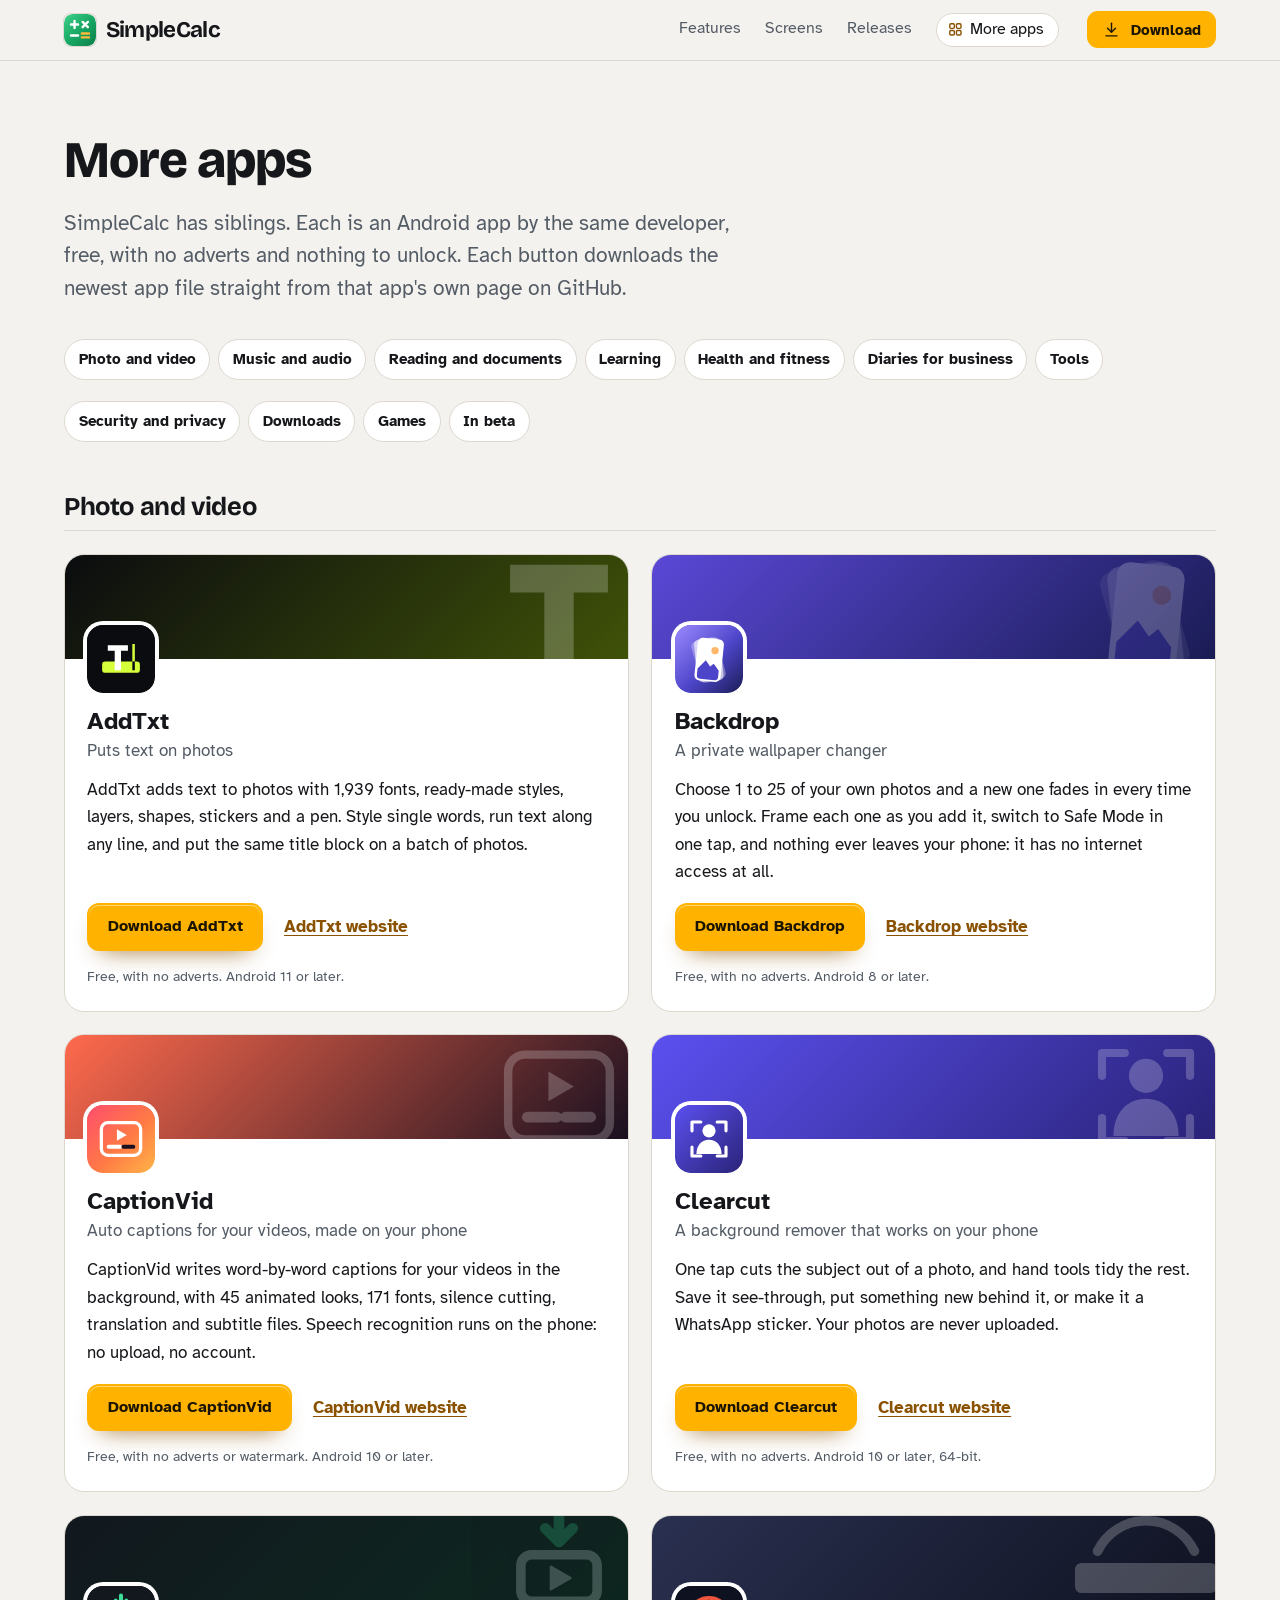
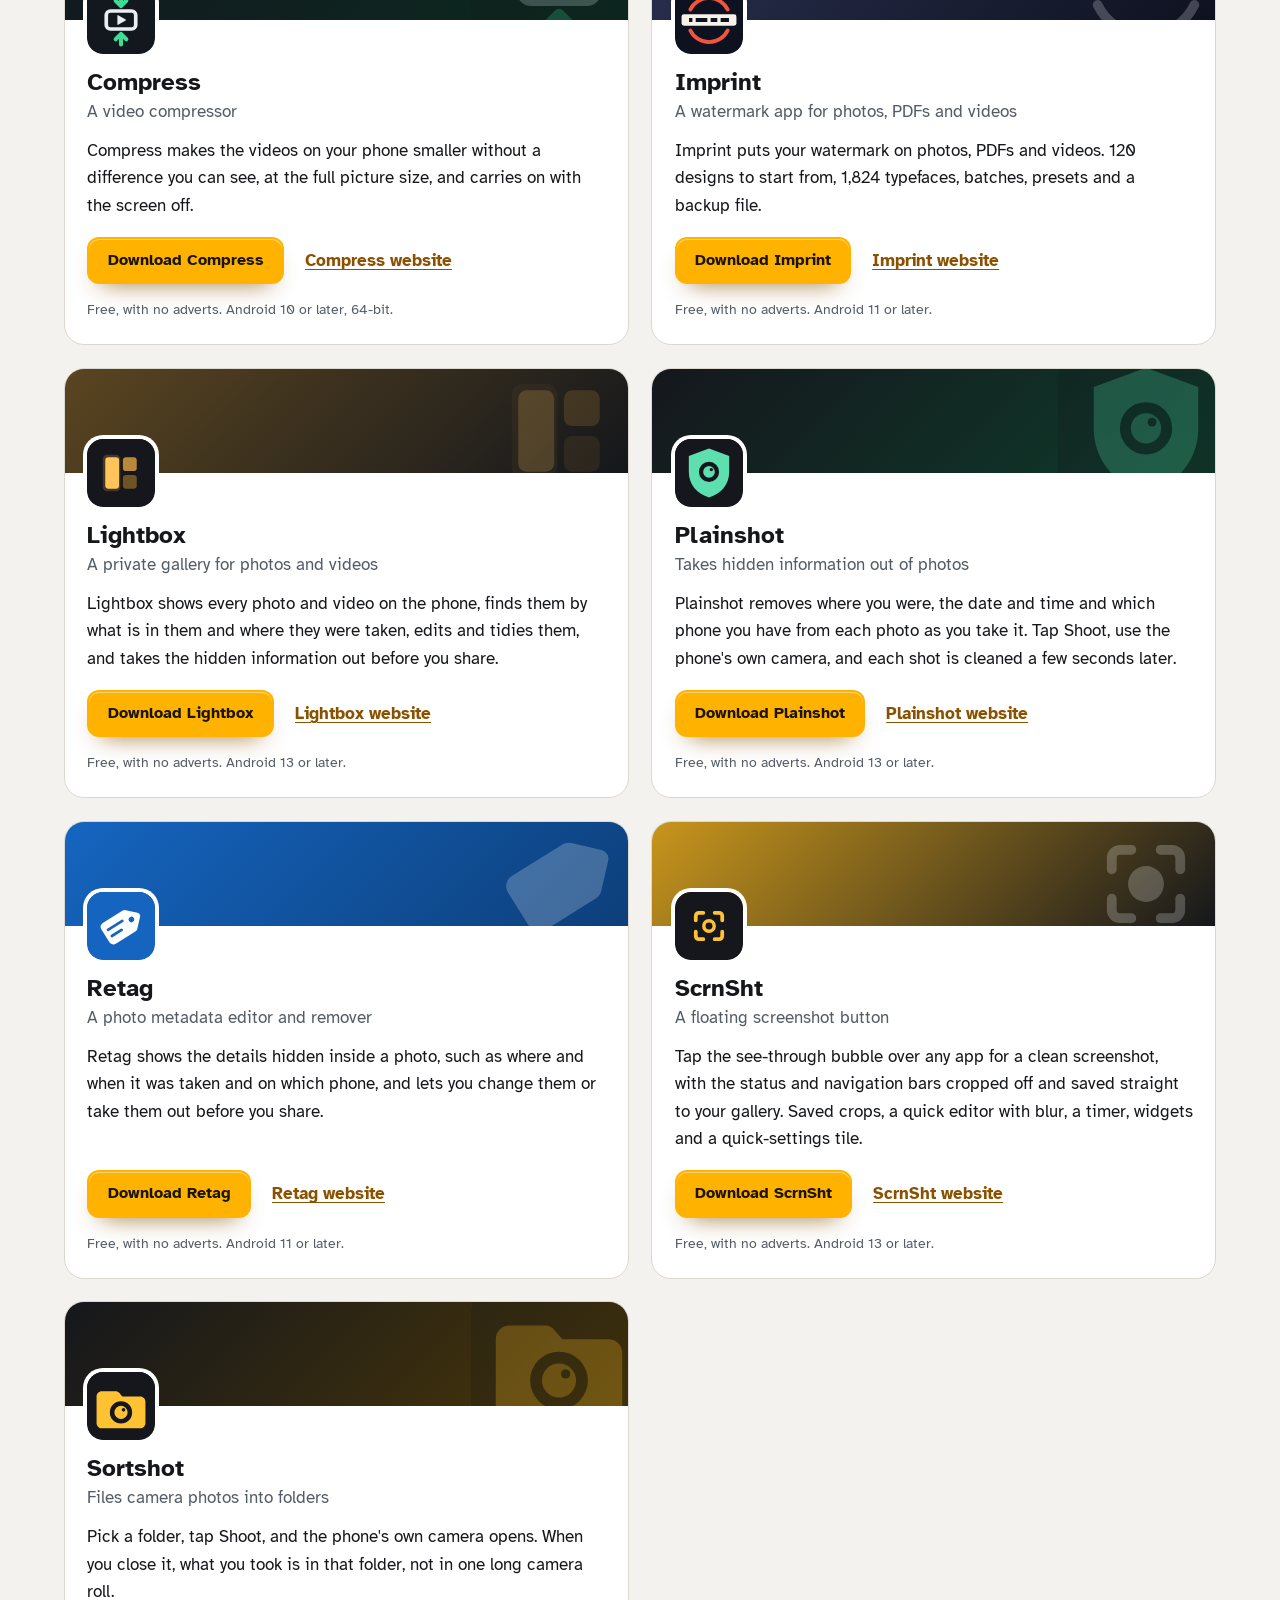
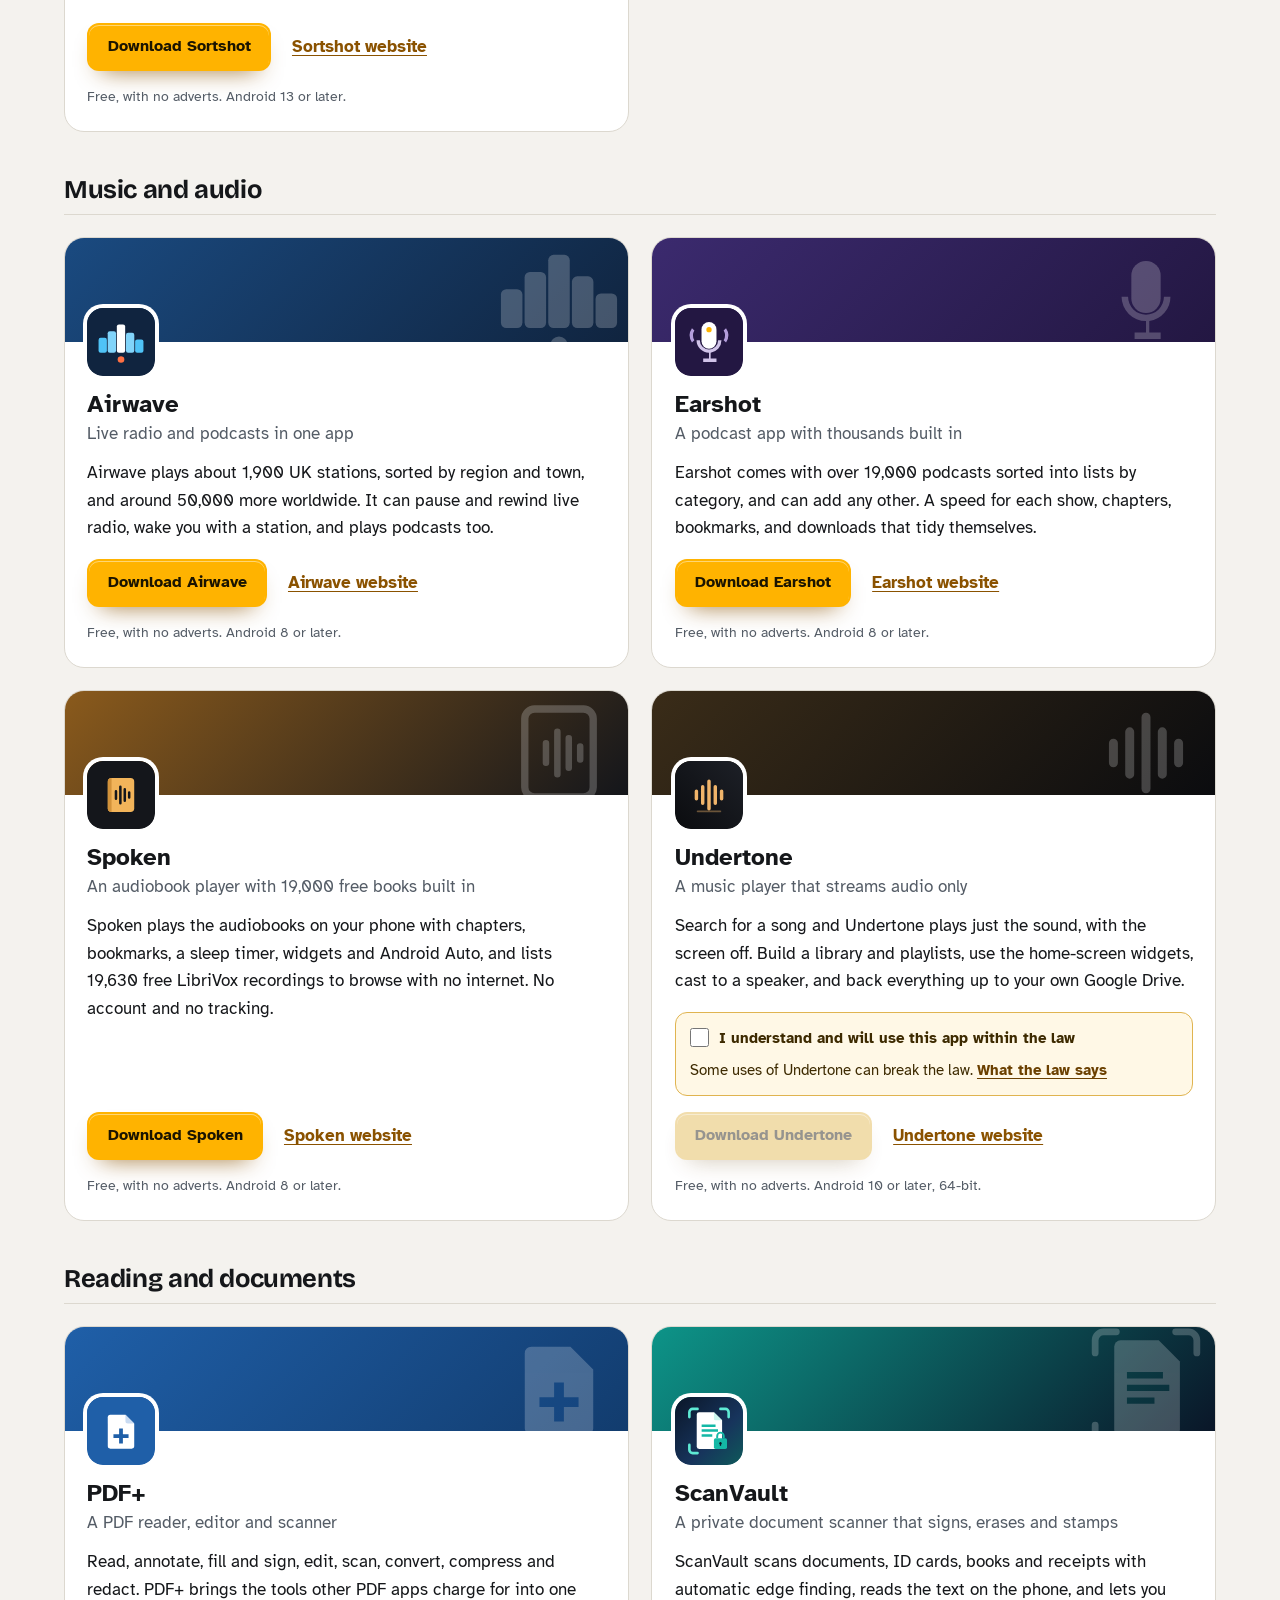
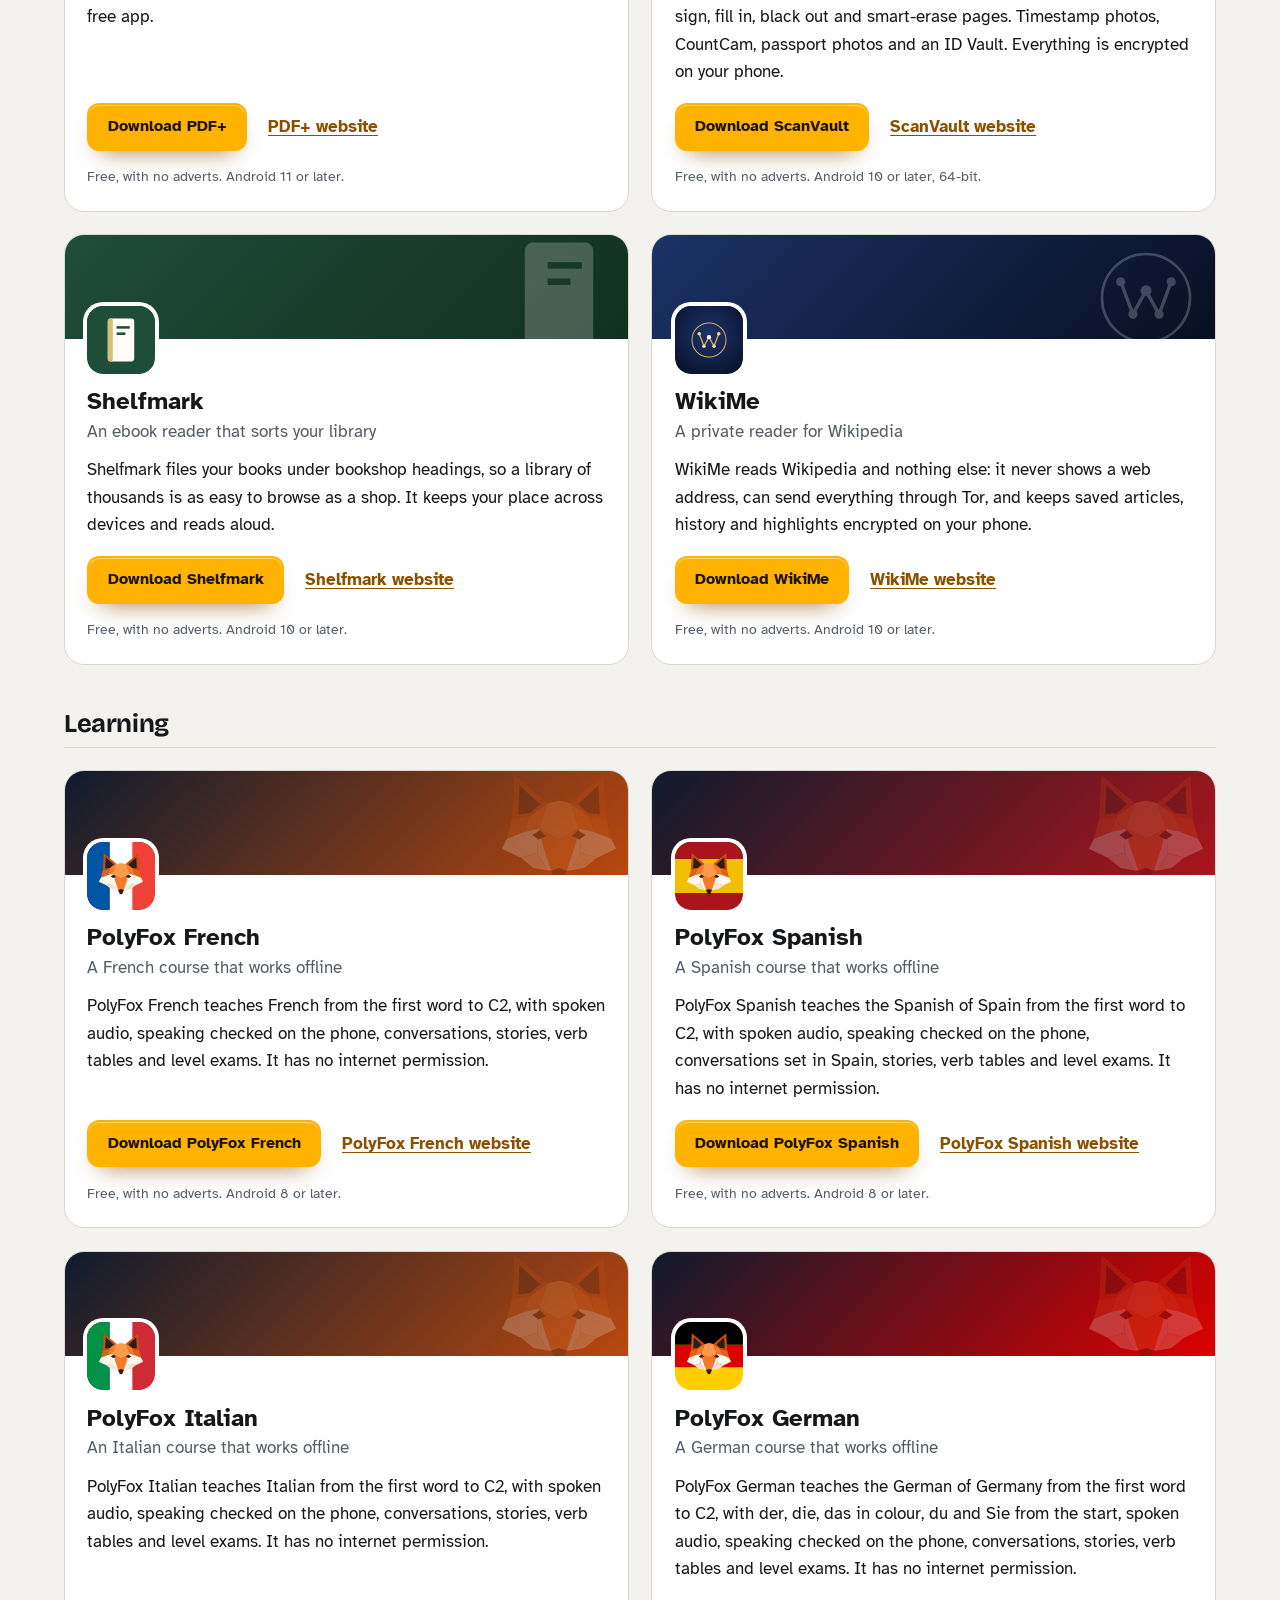
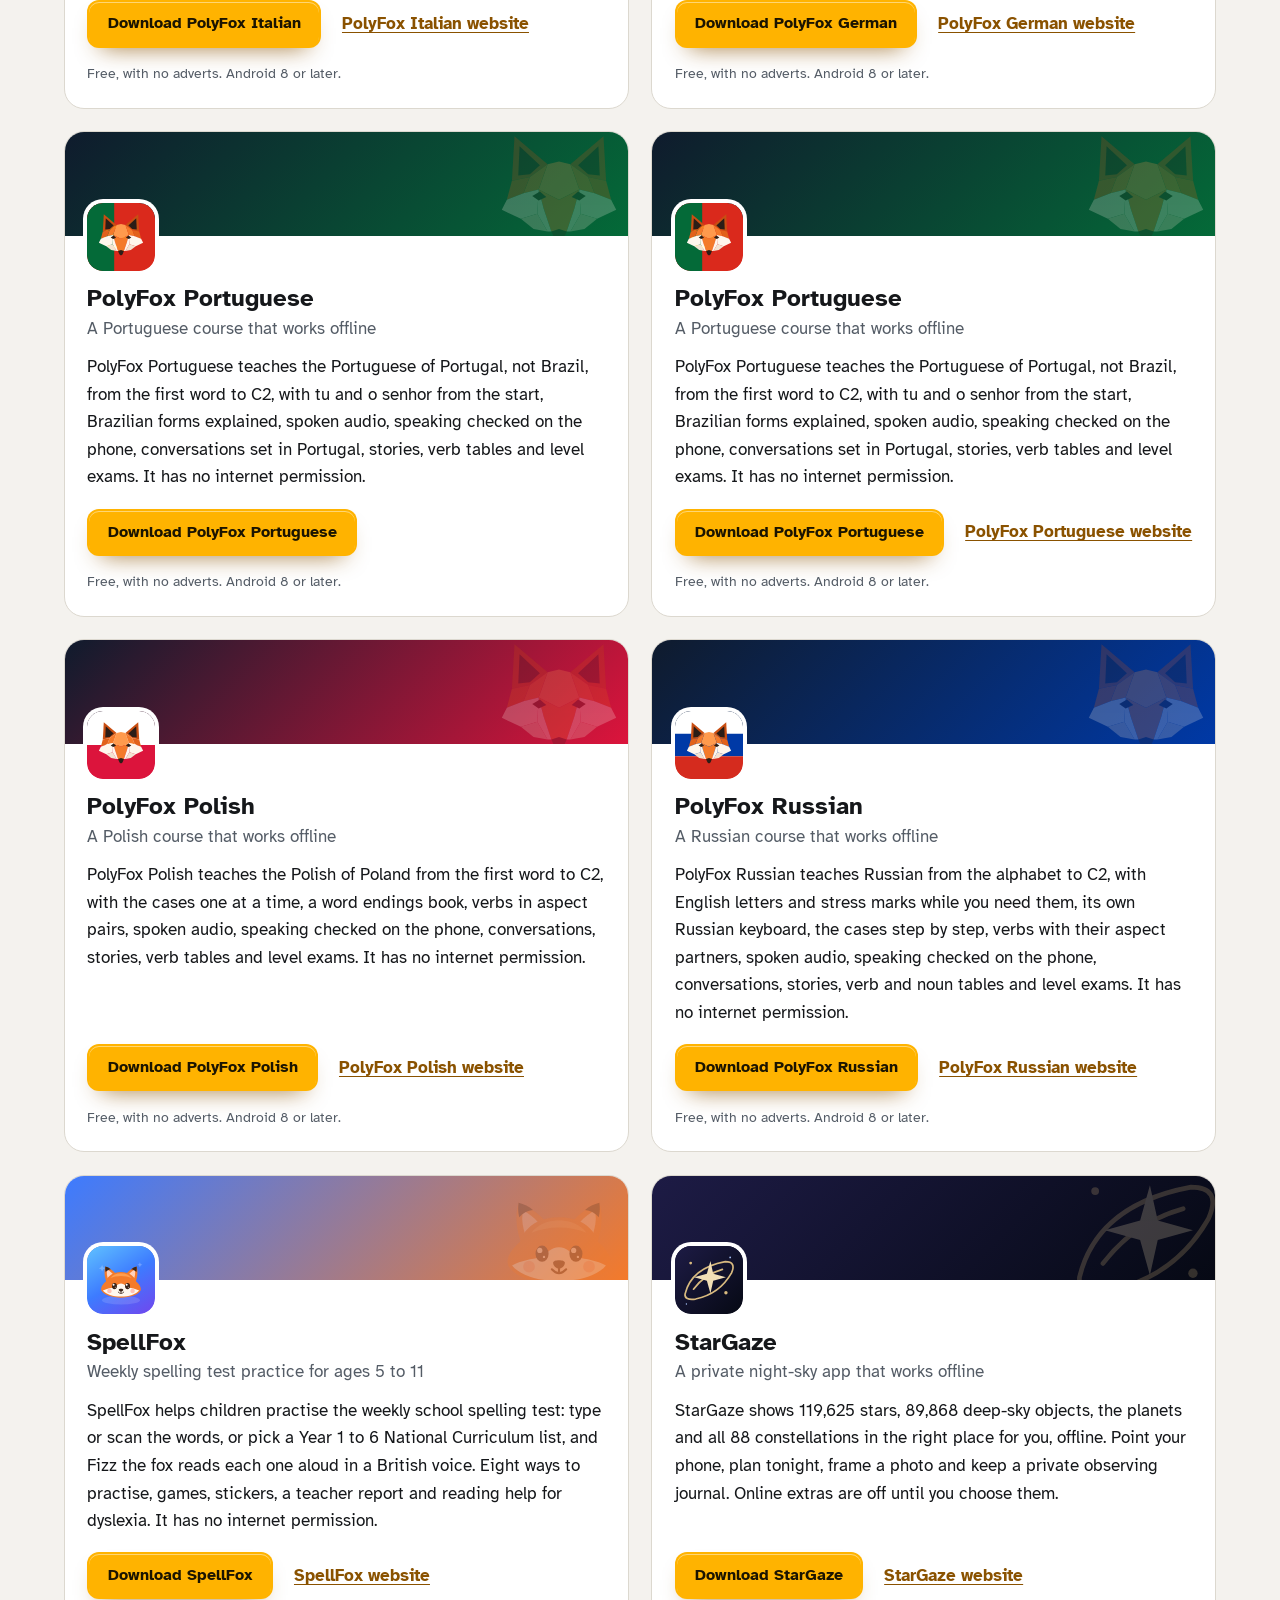
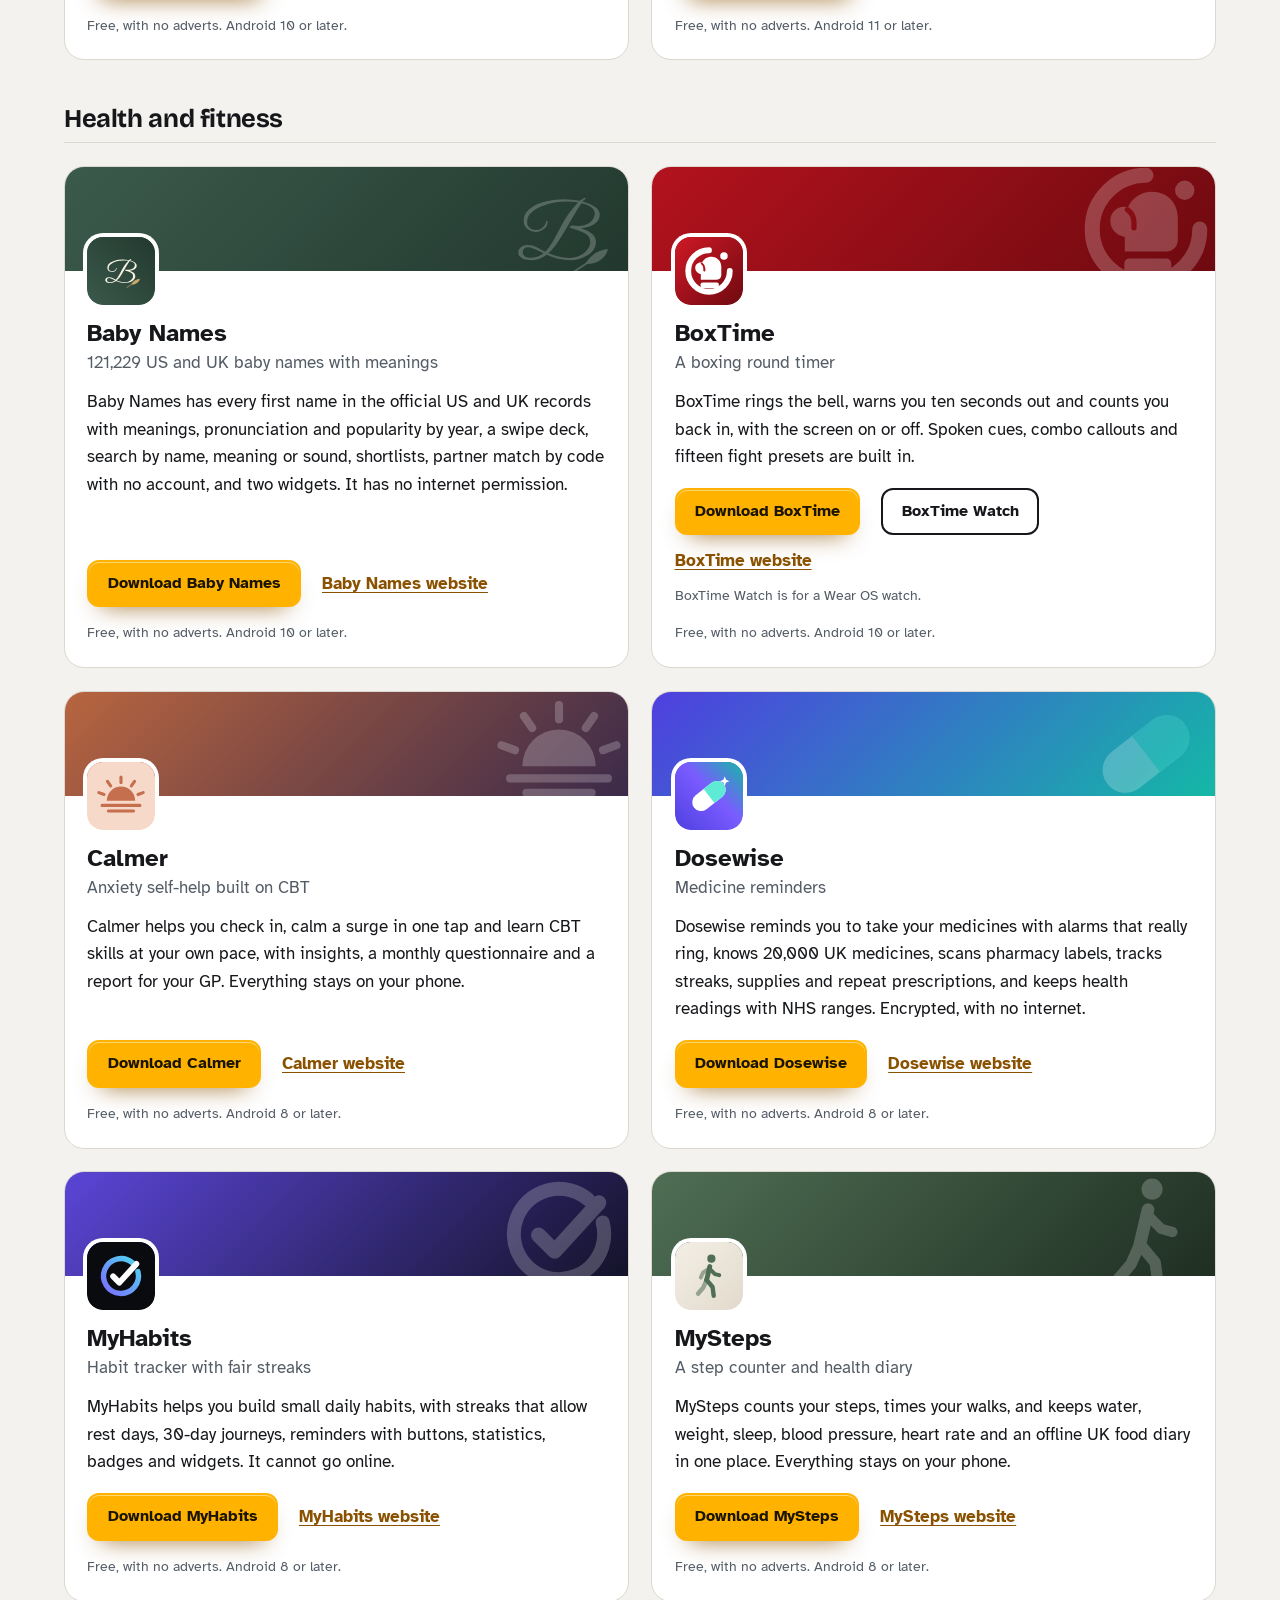
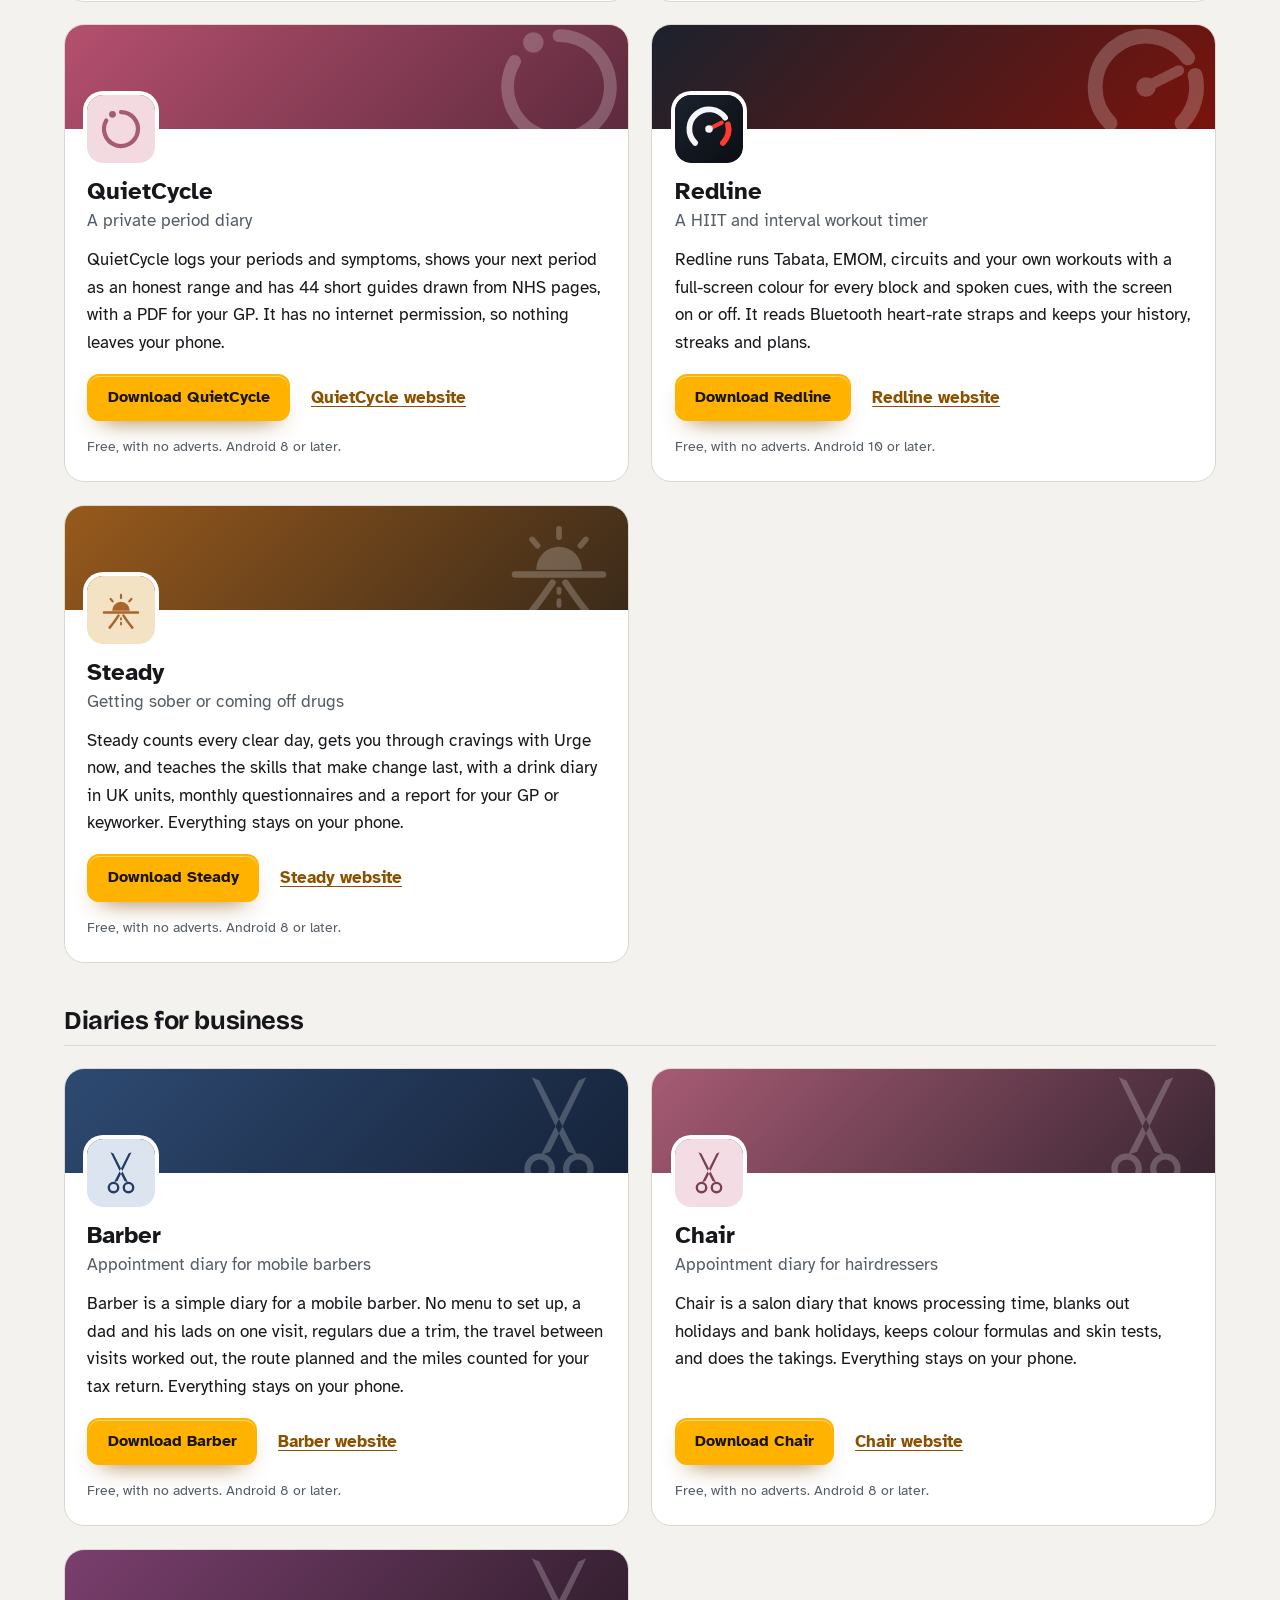
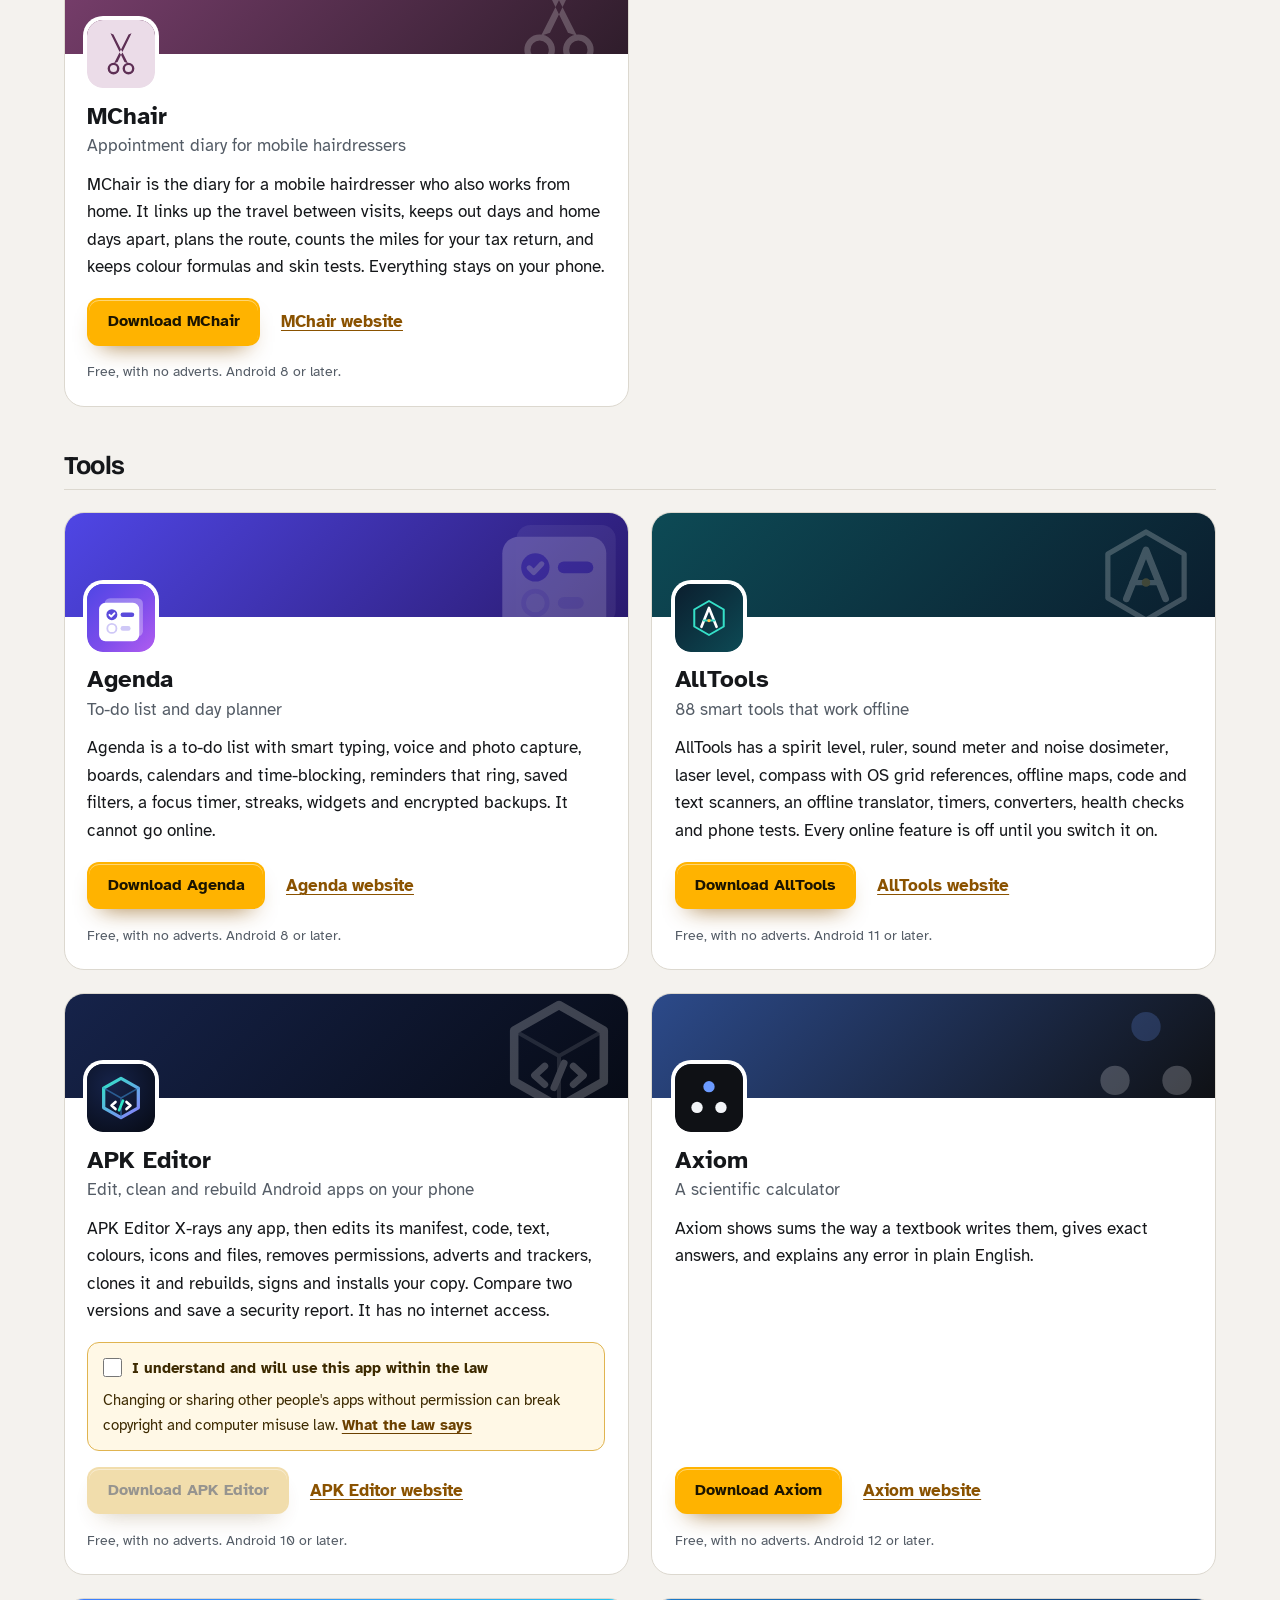
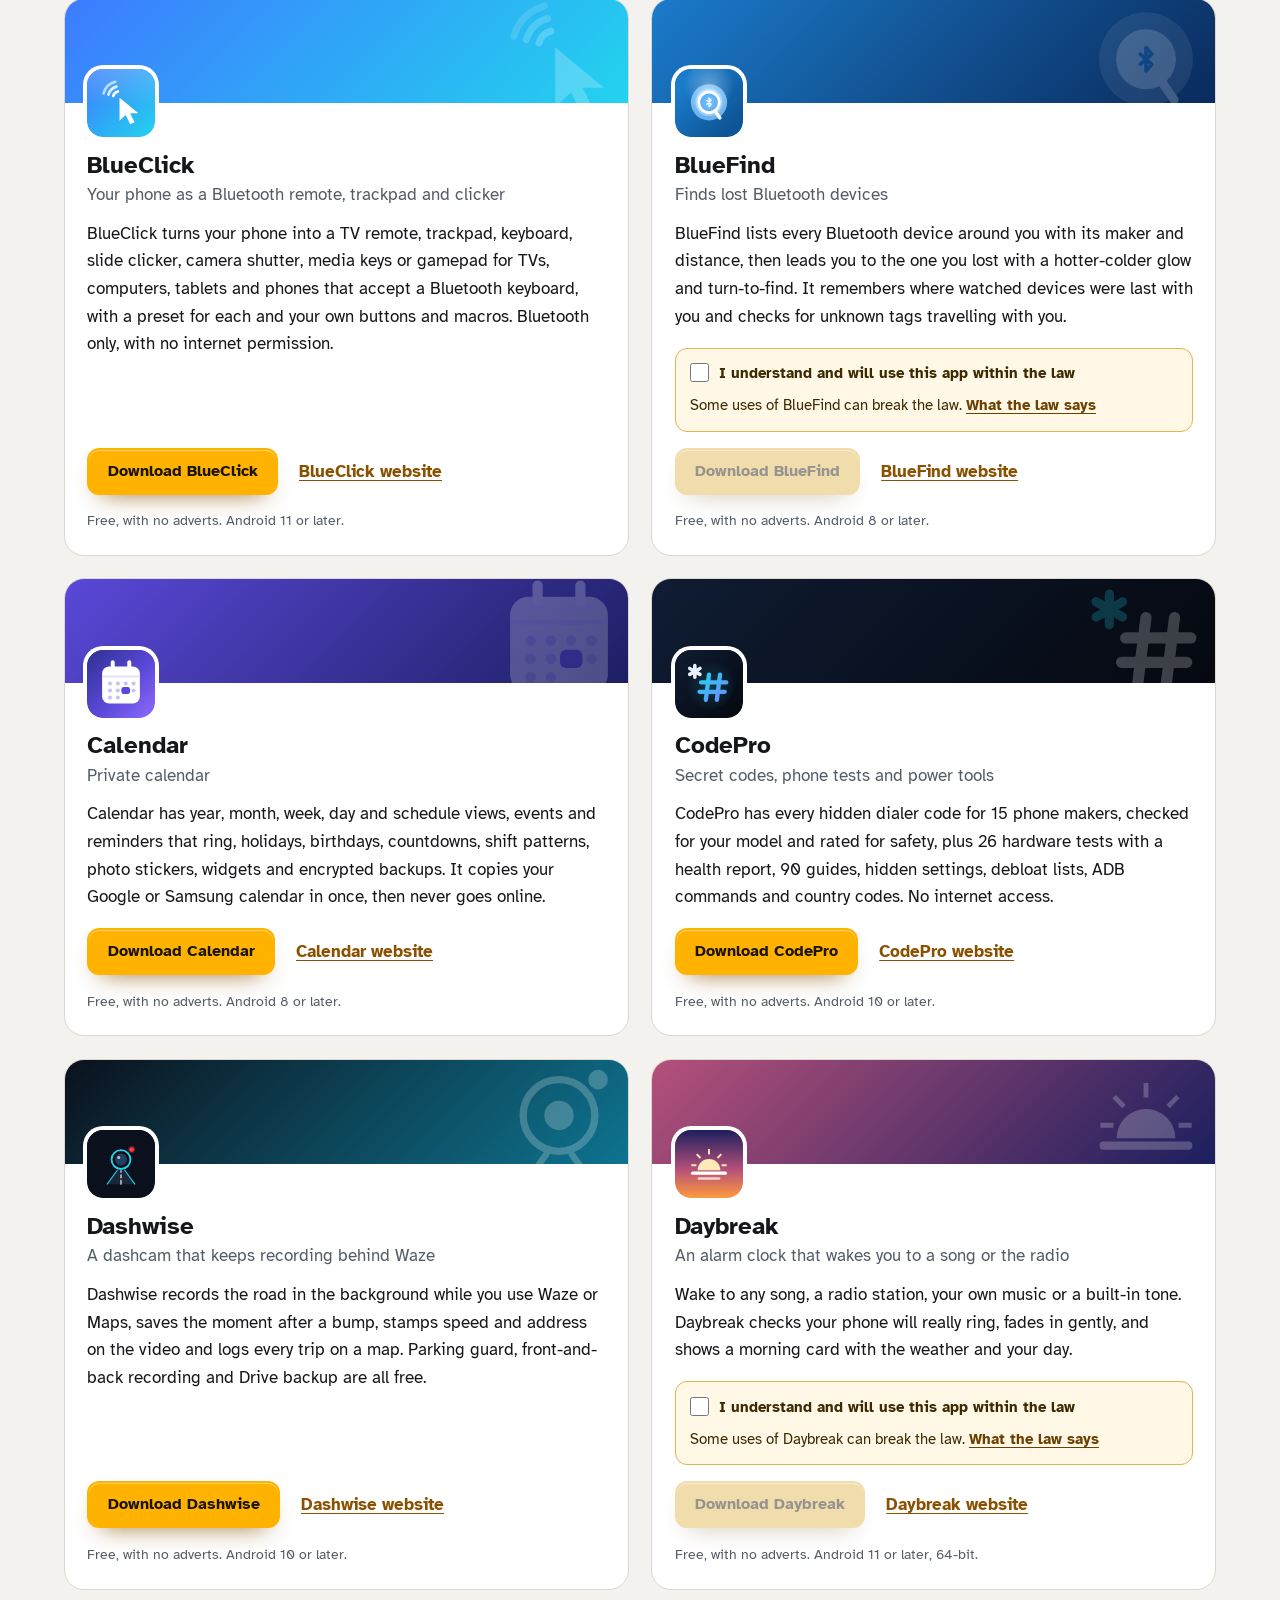
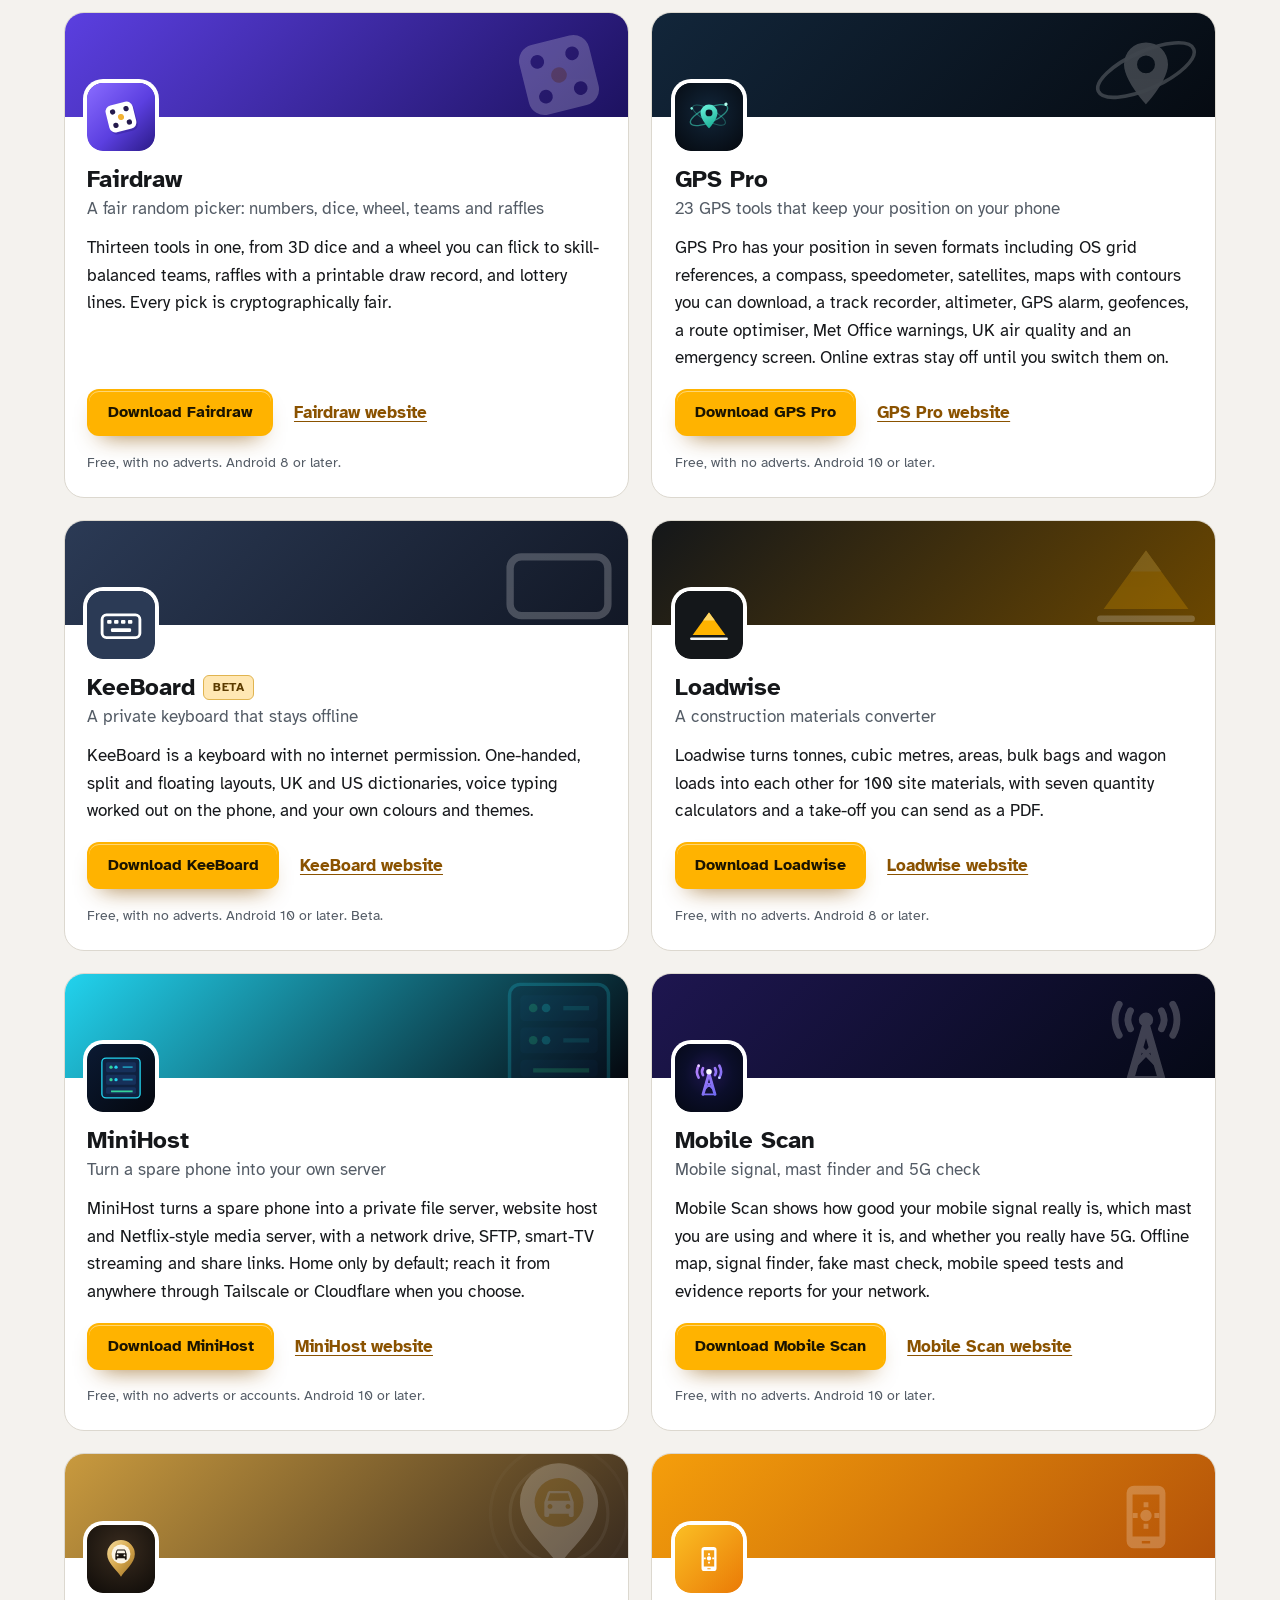
==== commit c859e7ca: "More apps: add SpellFox" ====
--- a/more-apps.html
+++ b/more-apps.html
@@ -4,7 +4,7 @@
 <meta charset="utf-8">
 <meta name="viewport" content="width=device-width, initial-scale=1">
 <title>More apps from the maker of SimpleCalc</title>
-<meta name="description" content="All 98 free Android apps from the maker of SimpleCalc, in one list by category, each with its download and a link to its website.">
+<meta name="description" content="All 99 free Android apps from the maker of SimpleCalc, in one list by category, each with its download and a link to its website.">
 <meta name="author" content="Jonathan Jackson">
 <link rel="canonical" href="https://customgpter.github.io/simplecalc/more-apps.html">
 <meta name="theme-color" content="#f3f6f4" media="(prefers-color-scheme: light)">
@@ -12,7 +12,7 @@
 <meta property="og:type" content="website">
 <meta property="og:site_name" content="SimpleCalc">
 <meta property="og:title" content="More apps from the maker of SimpleCalc">
-<meta property="og:description" content="All 98 free Android apps from the maker of SimpleCalc, in one list by category, each with its download and a link to its website.">
+<meta property="og:description" content="All 99 free Android apps from the maker of SimpleCalc, in one list by category, each with its download and a link to its website.">
 <meta property="og:url" content="https://customgpter.github.io/simplecalc/more-apps.html">
 <meta property="og:image" content="https://customgpter.github.io/simplecalc/assets/og.png">
 <meta property="og:image:width" content="1200">
@@ -69,7 +69,7 @@
 <div class="mapps-group" role="group" aria-labelledby="apps-learning"><h2 class="mapps-cat" id="apps-learning">Learning</h2>
 <ul class="mapps"><li class="mapp" style="--b:#0f1b2d;--b2:#b8480f"><div class="mapp-cover" aria-hidden="true"><svg viewBox="0 0 108 108"><polygon fill="#C94E12" points="26.7,17.9 47.0,35.1 36.1,42.9 25.1,45.2"/><polygon fill="#C94E12" points="82.9,45.2 71.9,42.9 61.0,35.1 81.3,17.9"/><polygon fill="#2B1D17" points="29.8,24.1 42.3,35.8 36.1,41.3 29.0,42.1"/><polygon fill="#2B1D17" points="79.0,42.1 71.9,41.3 65.7,35.8 78.2,24.1"/><polygon fill="#FF9A4D" points="54.0,33.5 47.0,35.1 41.5,50.7 54.0,56.9"/><polygon fill="#FF9A4D" points="54.0,56.9 66.5,50.7 61.0,35.1 54.0,33.5"/><polygon fill="#F47A2A" points="47.0,35.1 36.1,42.9 32.2,53.0 41.5,50.7"/><polygon fill="#F47A2A" points="66.5,50.7 75.8,53.0 71.9,42.9 61.0,35.1"/><polygon fill="#E2611A" points="36.1,42.9 25.1,45.2 22.0,56.9 32.2,53.0"/><polygon fill="#E2611A" points="75.8,53.0 86.0,56.9 82.9,45.2 71.9,42.9"/><polygon fill="#FFF6EC" points="32.2,53.0 22.0,56.9 18.9,63.1 30.6,68.6 40.7,65.5 41.5,50.7"/><polygon fill="#FFF6EC" points="66.5,50.7 67.3,65.5 77.4,68.6 89.1,63.1 86.0,56.9 75.8,53.0"/><polygon fill="#F3E3D2" points="30.6,68.6 40.7,65.5 47.0,76.4 38.4,74.8"/><polygon fill="#F3E3D2" points="69.6,74.8 61.0,76.4 67.3,65.5 77.4,68.6"/><polygon fill="#F47A2A" points="41.5,50.7 54.0,56.9 54.0,78.0 49.3,76.4 44.6,62.4"/><polygon fill="#F47A2A" points="63.4,62.4 58.7,76.4 54.0,78.0 54.0,56.9 66.5,50.7"/><polygon fill="#FFF6EC" points="41.5,50.7 44.6,62.4 49.3,76.4 47.0,76.4 40.7,65.5"/><polygon fill="#FFF6EC" points="67.3,65.5 61.0,76.4 58.7,76.4 63.4,62.4 66.5,50.7"/><polygon fill="#2B1D17" points="49.3,76.4 54.0,74.8 58.7,76.4 56.3,81.9 54.0,83.4 51.7,81.9"/><polygon fill="#2B1D17" points="37.6,54.6 42.3,51.8 46.2,55.3 41.5,57.3"/><polygon fill="#2B1D17" points="66.5,57.3 61.8,55.3 65.7,51.8 70.4,54.6"/></svg></div><div class="mapp-body"><svg class="mapp-icon" viewBox="0 0 108 108" aria-hidden="true"><rect width="108" height="108" rx="24" fill="#EF4135"/><path fill="#FFFFFF" d="M36 0H72V108H36Z"/><path fill="#0055A4" d="M24 0H36V108H24A24 24 0 0 1 0 84V24A24 24 0 0 1 24 0Z"/><polygon fill="#C94E12" points="26.7,17.9 47.0,35.1 36.1,42.9 25.1,45.2"/><polygon fill="#C94E12" points="82.9,45.2 71.9,42.9 61.0,35.1 81.3,17.9"/><polygon fill="#2B1D17" points="29.8,24.1 42.3,35.8 36.1,41.3 29.0,42.1"/><polygon fill="#2B1D17" points="79.0,42.1 71.9,41.3 65.7,35.8 78.2,24.1"/><polygon fill="#FF9A4D" points="54.0,33.5 47.0,35.1 41.5,50.7 54.0,56.9"/><polygon fill="#FF9A4D" points="54.0,56.9 66.5,50.7 61.0,35.1 54.0,33.5"/><polygon fill="#F47A2A" points="47.0,35.1 36.1,42.9 32.2,53.0 41.5,50.7"/><polygon fill="#F47A2A" points="66.5,50.7 75.8,53.0 71.9,42.9 61.0,35.1"/><polygon fill="#E2611A" points="36.1,42.9 25.1,45.2 22.0,56.9 32.2,53.0"/><polygon fill="#E2611A" points="75.8,53.0 86.0,56.9 82.9,45.2 71.9,42.9"/><polygon fill="#FFF6EC" points="32.2,53.0 22.0,56.9 18.9,63.1 30.6,68.6 40.7,65.5 41.5,50.7"/><polygon fill="#FFF6EC" points="66.5,50.7 67.3,65.5 77.4,68.6 89.1,63.1 86.0,56.9 75.8,53.0"/><polygon fill="#F3E3D2" points="30.6,68.6 40.7,65.5 47.0,76.4 38.4,74.8"/><polygon fill="#F3E3D2" points="69.6,74.8 61.0,76.4 67.3,65.5 77.4,68.6"/><polygon fill="#F47A2A" points="41.5,50.7 54.0,56.9 54.0,78.0 49.3,76.4 44.6,62.4"/><polygon fill="#F47A2A" points="63.4,62.4 58.7,76.4 54.0,78.0 54.0,56.9 66.5,50.7"/><polygon fill="#FFF6EC" points="41.5,50.7 44.6,62.4 49.3,76.4 47.0,76.4 40.7,65.5"/><polygon fill="#FFF6EC" points="67.3,65.5 61.0,76.4 58.7,76.4 63.4,62.4 66.5,50.7"/><polygon fill="#2B1D17" points="49.3,76.4 54.0,74.8 58.7,76.4 56.3,81.9 54.0,83.4 51.7,81.9"/><polygon fill="#2B1D17" points="37.6,54.6 42.3,51.8 46.2,55.3 41.5,57.3"/><polygon fill="#2B1D17" points="66.5,57.3 61.8,55.3 65.7,51.8 70.4,54.6"/></svg><h3>PolyFox French</h3><p class="mapp-kind">A French course that works offline</p><p class="mapp-say">PolyFox French teaches French from the first word to C2, with spoken audio, speaking checked on the phone, conversations, stories, verb tables and level exams. It has no internet permission.</p><p class="mapp-go"><a class="button" href="https://github.com/CustomGPTer/polyfox/releases/latest/download/PolyFox.apk">Download PolyFox French</a><a class="mapp-site" href="https://customgpter.github.io/polyfox/">PolyFox French website</a></p><p class="mapp-needs">Free, with no adverts. Android 8 or later.</p></div></li><li class="mapp" style="--b:#0f1b2d;--b2:#aa151b"><div class="mapp-cover" aria-hidden="true"><svg viewBox="0 0 108 108"><polygon fill="#C94E12" points="26.7,17.9 47.0,35.1 36.1,42.9 25.1,45.2"/><polygon fill="#C94E12" points="82.9,45.2 71.9,42.9 61.0,35.1 81.3,17.9"/><polygon fill="#2B1D17" points="29.8,24.1 42.3,35.8 36.1,41.3 29.0,42.1"/><polygon fill="#2B1D17" points="79.0,42.1 71.9,41.3 65.7,35.8 78.2,24.1"/><polygon fill="#FF9A4D" points="54.0,33.5 47.0,35.1 41.5,50.7 54.0,56.9"/><polygon fill="#FF9A4D" points="54.0,56.9 66.5,50.7 61.0,35.1 54.0,33.5"/><polygon fill="#F47A2A" points="47.0,35.1 36.1,42.9 32.2,53.0 41.5,50.7"/><polygon fill="#F47A2A" points="66.5,50.7 75.8,53.0 71.9,42.9 61.0,35.1"/><polygon fill="#E2611A" points="36.1,42.9 25.1,45.2 22.0,56.9 32.2,53.0"/><polygon fill="#E2611A" points="75.8,53.0 86.0,56.9 82.9,45.2 71.9,42.9"/><polygon fill="#FFF6EC" points="32.2,53.0 22.0,56.9 18.9,63.1 30.6,68.6 40.7,65.5 41.5,50.7"/><polygon fill="#FFF6EC" points="66.5,50.7 67.3,65.5 77.4,68.6 89.1,63.1 86.0,56.9 75.8,53.0"/><polygon fill="#F3E3D2" points="30.6,68.6 40.7,65.5 47.0,76.4 38.4,74.8"/><polygon fill="#F3E3D2" points="69.6,74.8 61.0,76.4 67.3,65.5 77.4,68.6"/><polygon fill="#F47A2A" points="41.5,50.7 54.0,56.9 54.0,78.0 49.3,76.4 44.6,62.4"/><polygon fill="#F47A2A" points="63.4,62.4 58.7,76.4 54.0,78.0 54.0,56.9 66.5,50.7"/><polygon fill="#FFF6EC" points="41.5,50.7 44.6,62.4 49.3,76.4 47.0,76.4 40.7,65.5"/><polygon fill="#FFF6EC" points="67.3,65.5 61.0,76.4 58.7,76.4 63.4,62.4 66.5,50.7"/><polygon fill="#2B1D17" points="49.3,76.4 54.0,74.8 58.7,76.4 56.3,81.9 54.0,83.4 51.7,81.9"/><polygon fill="#2B1D17" points="37.6,54.6 42.3,51.8 46.2,55.3 41.5,57.3"/><polygon fill="#2B1D17" points="66.5,57.3 61.8,55.3 65.7,51.8 70.4,54.6"/></svg></div><div class="mapp-body"><svg class="mapp-icon" viewBox="0 0 108 108" aria-hidden="true"><rect width="108" height="108" rx="24" fill="#AA151B"/><path fill="#F1BF00" d="M0 27H108V81H0Z"/><polygon fill="#C94E12" points="26.7,17.9 47.0,35.1 36.1,42.9 25.1,45.2"/><polygon fill="#C94E12" points="82.9,45.2 71.9,42.9 61.0,35.1 81.3,17.9"/><polygon fill="#2B1D17" points="29.8,24.1 42.3,35.8 36.1,41.3 29.0,42.1"/><polygon fill="#2B1D17" points="79.0,42.1 71.9,41.3 65.7,35.8 78.2,24.1"/><polygon fill="#FF9A4D" points="54.0,33.5 47.0,35.1 41.5,50.7 54.0,56.9"/><polygon fill="#FF9A4D" points="54.0,56.9 66.5,50.7 61.0,35.1 54.0,33.5"/><polygon fill="#F47A2A" points="47.0,35.1 36.1,42.9 32.2,53.0 41.5,50.7"/><polygon fill="#F47A2A" points="66.5,50.7 75.8,53.0 71.9,42.9 61.0,35.1"/><polygon fill="#E2611A" points="36.1,42.9 25.1,45.2 22.0,56.9 32.2,53.0"/><polygon fill="#E2611A" points="75.8,53.0 86.0,56.9 82.9,45.2 71.9,42.9"/><polygon fill="#FFF6EC" points="32.2,53.0 22.0,56.9 18.9,63.1 30.6,68.6 40.7,65.5 41.5,50.7"/><polygon fill="#FFF6EC" points="66.5,50.7 67.3,65.5 77.4,68.6 89.1,63.1 86.0,56.9 75.8,53.0"/><polygon fill="#F3E3D2" points="30.6,68.6 40.7,65.5 47.0,76.4 38.4,74.8"/><polygon fill="#F3E3D2" points="69.6,74.8 61.0,76.4 67.3,65.5 77.4,68.6"/><polygon fill="#F47A2A" points="41.5,50.7 54.0,56.9 54.0,78.0 49.3,76.4 44.6,62.4"/><polygon fill="#F47A2A" points="63.4,62.4 58.7,76.4 54.0,78.0 54.0,56.9 66.5,50.7"/><polygon fill="#FFF6EC" points="41.5,50.7 44.6,62.4 49.3,76.4 47.0,76.4 40.7,65.5"/><polygon fill="#FFF6EC" points="67.3,65.5 61.0,76.4 58.7,76.4 63.4,62.4 66.5,50.7"/><polygon fill="#2B1D17" points="49.3,76.4 54.0,74.8 58.7,76.4 56.3,81.9 54.0,83.4 51.7,81.9"/><polygon fill="#2B1D17" points="37.6,54.6 42.3,51.8 46.2,55.3 41.5,57.3"/><polygon fill="#2B1D17" points="66.5,57.3 61.8,55.3 65.7,51.8 70.4,54.6"/></svg><h3>PolyFox Spanish</h3><p class="mapp-kind">A Spanish course that works offline</p><p class="mapp-say">PolyFox Spanish teaches the Spanish of Spain from the first word to C2, with spoken audio, speaking checked on the phone, conversations set in Spain, stories, verb tables and level exams. It has no internet permission.</p><p class="mapp-go"><a class="button" href="https://github.com/CustomGPTer/polyfox-spanish/releases/latest/download/PolyFox.apk">Download PolyFox Spanish</a><a class="mapp-site" href="https://customgpter.github.io/polyfox-spanish/">PolyFox Spanish website</a></p><p class="mapp-needs">Free, with no adverts. Android 8 or later.</p></div></li>
 <li class="mapp" style="--b:#0f1b2d;--b2:#b8480f"><div class="mapp-cover" aria-hidden="true"><svg viewBox="0 0 108 108"><polygon fill="#C94E12" points="26.7,17.9 47.0,35.1 36.1,42.9 25.1,45.2"/><polygon fill="#C94E12" points="82.9,45.2 71.9,42.9 61.0,35.1 81.3,17.9"/><polygon fill="#2B1D17" points="29.8,24.1 42.3,35.8 36.1,41.3 29.0,42.1"/><polygon fill="#2B1D17" points="79.0,42.1 71.9,41.3 65.7,35.8 78.2,24.1"/><polygon fill="#FF9A4D" points="54.0,33.5 47.0,35.1 41.5,50.7 54.0,56.9"/><polygon fill="#FF9A4D" points="54.0,56.9 66.5,50.7 61.0,35.1 54.0,33.5"/><polygon fill="#F47A2A" points="47.0,35.1 36.1,42.9 32.2,53.0 41.5,50.7"/><polygon fill="#F47A2A" points="66.5,50.7 75.8,53.0 71.9,42.9 61.0,35.1"/><polygon fill="#E2611A" points="36.1,42.9 25.1,45.2 22.0,56.9 32.2,53.0"/><polygon fill="#E2611A" points="75.8,53.0 86.0,56.9 82.9,45.2 71.9,42.9"/><polygon fill="#FFF6EC" points="32.2,53.0 22.0,56.9 18.9,63.1 30.6,68.6 40.7,65.5 41.5,50.7"/><polygon fill="#FFF6EC" points="66.5,50.7 67.3,65.5 77.4,68.6 89.1,63.1 86.0,56.9 75.8,53.0"/><polygon fill="#F3E3D2" points="30.6,68.6 40.7,65.5 47.0,76.4 38.4,74.8"/><polygon fill="#F3E3D2" points="69.6,74.8 61.0,76.4 67.3,65.5 77.4,68.6"/><polygon fill="#F47A2A" points="41.5,50.7 54.0,56.9 54.0,78.0 49.3,76.4 44.6,62.4"/><polygon fill="#F47A2A" points="63.4,62.4 58.7,76.4 54.0,78.0 54.0,56.9 66.5,50.7"/><polygon fill="#FFF6EC" points="41.5,50.7 44.6,62.4 49.3,76.4 47.0,76.4 40.7,65.5"/><polygon fill="#FFF6EC" points="67.3,65.5 61.0,76.4 58.7,76.4 63.4,62.4 66.5,50.7"/><polygon fill="#2B1D17" points="49.3,76.4 54.0,74.8 58.7,76.4 56.3,81.9 54.0,83.4 51.7,81.9"/><polygon fill="#2B1D17" points="37.6,54.6 42.3,51.8 46.2,55.3 41.5,57.3"/><polygon fill="#2B1D17" points="66.5,57.3 61.8,55.3 65.7,51.8 70.4,54.6"/></svg></div><div class="mapp-body"><svg class="mapp-icon" viewBox="0 0 108 108" aria-hidden="true"><rect width="108" height="108" rx="24" fill="#CE2B37"/><path fill="#FFFFFF" d="M36 0H72V108H36Z"/><path fill="#009246" d="M24 0H36V108H24A24 24 0 0 1 0 84V24A24 24 0 0 1 24 0Z"/><polygon fill="#C94E12" points="26.7,17.9 47.0,35.1 36.1,42.9 25.1,45.2"/><polygon fill="#C94E12" points="82.9,45.2 71.9,42.9 61.0,35.1 81.3,17.9"/><polygon fill="#2B1D17" points="29.8,24.1 42.3,35.8 36.1,41.3 29.0,42.1"/><polygon fill="#2B1D17" points="79.0,42.1 71.9,41.3 65.7,35.8 78.2,24.1"/><polygon fill="#FF9A4D" points="54.0,33.5 47.0,35.1 41.5,50.7 54.0,56.9"/><polygon fill="#FF9A4D" points="54.0,56.9 66.5,50.7 61.0,35.1 54.0,33.5"/><polygon fill="#F47A2A" points="47.0,35.1 36.1,42.9 32.2,53.0 41.5,50.7"/><polygon fill="#F47A2A" points="66.5,50.7 75.8,53.0 71.9,42.9 61.0,35.1"/><polygon fill="#E2611A" points="36.1,42.9 25.1,45.2 22.0,56.9 32.2,53.0"/><polygon fill="#E2611A" points="75.8,53.0 86.0,56.9 82.9,45.2 71.9,42.9"/><polygon fill="#FFF6EC" points="32.2,53.0 22.0,56.9 18.9,63.1 30.6,68.6 40.7,65.5 41.5,50.7"/><polygon fill="#FFF6EC" points="66.5,50.7 67.3,65.5 77.4,68.6 89.1,63.1 86.0,56.9 75.8,53.0"/><polygon fill="#F3E3D2" points="30.6,68.6 40.7,65.5 47.0,76.4 38.4,74.8"/><polygon fill="#F3E3D2" points="69.6,74.8 61.0,76.4 67.3,65.5 77.4,68.6"/><polygon fill="#F47A2A" points="41.5,50.7 54.0,56.9 54.0,78.0 49.3,76.4 44.6,62.4"/><polygon fill="#F47A2A" points="63.4,62.4 58.7,76.4 54.0,78.0 54.0,56.9 66.5,50.7"/><polygon fill="#FFF6EC" points="41.5,50.7 44.6,62.4 49.3,76.4 47.0,76.4 40.7,65.5"/><polygon fill="#FFF6EC" points="67.3,65.5 61.0,76.4 58.7,76.4 63.4,62.4 66.5,50.7"/><polygon fill="#2B1D17" points="49.3,76.4 54.0,74.8 58.7,76.4 56.3,81.9 54.0,83.4 51.7,81.9"/><polygon fill="#2B1D17" points="37.6,54.6 42.3,51.8 46.2,55.3 41.5,57.3"/><polygon fill="#2B1D17" points="66.5,57.3 61.8,55.3 65.7,51.8 70.4,54.6"/></svg><h3>PolyFox Italian</h3><p class="mapp-kind">An Italian course that works offline</p><p class="mapp-say">PolyFox Italian teaches Italian from the first word to C2, with spoken audio, speaking checked on the phone, conversations, stories, verb tables and level exams. It has no internet permission.</p><p class="mapp-go"><a class="button" href="https://github.com/CustomGPTer/polyfox-italian/releases/latest/download/PolyFox-Italian.apk">Download PolyFox Italian</a><a class="mapp-site" href="https://customgpter.github.io/polyfox-italian/">PolyFox Italian website</a></p><p class="mapp-needs">Free, with no adverts. Android 8 or later.</p></div></li>
-<li class="mapp" style="--b:#0f1b2d;--b2:#dd0000"><div class="mapp-cover" aria-hidden="true"><svg viewBox="0 0 108 108"><polygon fill="#C94E12" points="26.7,17.9 47.0,35.1 36.1,42.9 25.1,45.2"/><polygon fill="#C94E12" points="82.9,45.2 71.9,42.9 61.0,35.1 81.3,17.9"/><polygon fill="#2B1D17" points="29.8,24.1 42.3,35.8 36.1,41.3 29.0,42.1"/><polygon fill="#2B1D17" points="79.0,42.1 71.9,41.3 65.7,35.8 78.2,24.1"/><polygon fill="#FF9A4D" points="54.0,33.5 47.0,35.1 41.5,50.7 54.0,56.9"/><polygon fill="#FF9A4D" points="54.0,56.9 66.5,50.7 61.0,35.1 54.0,33.5"/><polygon fill="#F47A2A" points="47.0,35.1 36.1,42.9 32.2,53.0 41.5,50.7"/><polygon fill="#F47A2A" points="66.5,50.7 75.8,53.0 71.9,42.9 61.0,35.1"/><polygon fill="#E2611A" points="36.1,42.9 25.1,45.2 22.0,56.9 32.2,53.0"/><polygon fill="#E2611A" points="75.8,53.0 86.0,56.9 82.9,45.2 71.9,42.9"/><polygon fill="#FFF6EC" points="32.2,53.0 22.0,56.9 18.9,63.1 30.6,68.6 40.7,65.5 41.5,50.7"/><polygon fill="#FFF6EC" points="66.5,50.7 67.3,65.5 77.4,68.6 89.1,63.1 86.0,56.9 75.8,53.0"/><polygon fill="#F3E3D2" points="30.6,68.6 40.7,65.5 47.0,76.4 38.4,74.8"/><polygon fill="#F3E3D2" points="69.6,74.8 61.0,76.4 67.3,65.5 77.4,68.6"/><polygon fill="#F47A2A" points="41.5,50.7 54.0,56.9 54.0,78.0 49.3,76.4 44.6,62.4"/><polygon fill="#F47A2A" points="63.4,62.4 58.7,76.4 54.0,78.0 54.0,56.9 66.5,50.7"/><polygon fill="#FFF6EC" points="41.5,50.7 44.6,62.4 49.3,76.4 47.0,76.4 40.7,65.5"/><polygon fill="#FFF6EC" points="67.3,65.5 61.0,76.4 58.7,76.4 63.4,62.4 66.5,50.7"/><polygon fill="#2B1D17" points="49.3,76.4 54.0,74.8 58.7,76.4 56.3,81.9 54.0,83.4 51.7,81.9"/><polygon fill="#2B1D17" points="37.6,54.6 42.3,51.8 46.2,55.3 41.5,57.3"/><polygon fill="#2B1D17" points="66.5,57.3 61.8,55.3 65.7,51.8 70.4,54.6"/></svg></div><div class="mapp-body"><svg class="mapp-icon" viewBox="0 0 108 108" aria-hidden="true"><rect width="108" height="108" rx="24" fill="#FFCE00"/><path fill="#DD0000" d="M0 36H108V72H0Z"/><path fill="#000000" d="M24 0H84A24 24 0 0 1 108 24V36H0V24A24 24 0 0 1 24 0Z"/><polygon fill="#C94E12" points="26.7,17.9 47.0,35.1 36.1,42.9 25.1,45.2"/><polygon fill="#C94E12" points="82.9,45.2 71.9,42.9 61.0,35.1 81.3,17.9"/><polygon fill="#2B1D17" points="29.8,24.1 42.3,35.8 36.1,41.3 29.0,42.1"/><polygon fill="#2B1D17" points="79.0,42.1 71.9,41.3 65.7,35.8 78.2,24.1"/><polygon fill="#FF9A4D" points="54.0,33.5 47.0,35.1 41.5,50.7 54.0,56.9"/><polygon fill="#FF9A4D" points="54.0,56.9 66.5,50.7 61.0,35.1 54.0,33.5"/><polygon fill="#F47A2A" points="47.0,35.1 36.1,42.9 32.2,53.0 41.5,50.7"/><polygon fill="#F47A2A" points="66.5,50.7 75.8,53.0 71.9,42.9 61.0,35.1"/><polygon fill="#E2611A" points="36.1,42.9 25.1,45.2 22.0,56.9 32.2,53.0"/><polygon fill="#E2611A" points="75.8,53.0 86.0,56.9 82.9,45.2 71.9,42.9"/><polygon fill="#FFF6EC" points="32.2,53.0 22.0,56.9 18.9,63.1 30.6,68.6 40.7,65.5 41.5,50.7"/><polygon fill="#FFF6EC" points="66.5,50.7 67.3,65.5 77.4,68.6 89.1,63.1 86.0,56.9 75.8,53.0"/><polygon fill="#F3E3D2" points="30.6,68.6 40.7,65.5 47.0,76.4 38.4,74.8"/><polygon fill="#F3E3D2" points="69.6,74.8 61.0,76.4 67.3,65.5 77.4,68.6"/><polygon fill="#F47A2A" points="41.5,50.7 54.0,56.9 54.0,78.0 49.3,76.4 44.6,62.4"/><polygon fill="#F47A2A" points="63.4,62.4 58.7,76.4 54.0,78.0 54.0,56.9 66.5,50.7"/><polygon fill="#FFF6EC" points="41.5,50.7 44.6,62.4 49.3,76.4 47.0,76.4 40.7,65.5"/><polygon fill="#FFF6EC" points="67.3,65.5 61.0,76.4 58.7,76.4 63.4,62.4 66.5,50.7"/><polygon fill="#2B1D17" points="49.3,76.4 54.0,74.8 58.7,76.4 56.3,81.9 54.0,83.4 51.7,81.9"/><polygon fill="#2B1D17" points="37.6,54.6 42.3,51.8 46.2,55.3 41.5,57.3"/><polygon fill="#2B1D17" points="66.5,57.3 61.8,55.3 65.7,51.8 70.4,54.6"/></svg><h3>PolyFox German</h3><p class="mapp-kind">A German course that works offline</p><p class="mapp-say">PolyFox German teaches the German of Germany from the first word to C2, with der, die, das in colour, du and Sie from the start, spoken audio, speaking checked on the phone, conversations, stories, verb tables and level exams. It has no internet permission.</p><p class="mapp-go"><a class="button" href="https://github.com/CustomGPTer/polyfox-german/releases/latest/download/PolyFoxGerman.apk">Download PolyFox German</a><a class="mapp-site" href="https://customgpter.github.io/polyfox-german/">PolyFox German website</a></p><p class="mapp-needs">Free, with no adverts. Android 8 or later.</p></div></li><li class="mapp" style="--b:#0f1b2d;--b2:#046a38"><div class="mapp-cover" aria-hidden="true"><svg viewBox="0 0 108 108"><polygon fill="#C94E12" points="26.7,17.9 47.0,35.1 36.1,42.9 25.1,45.2"/><polygon fill="#C94E12" points="82.9,45.2 71.9,42.9 61.0,35.1 81.3,17.9"/><polygon fill="#2B1D17" points="29.8,24.1 42.3,35.8 36.1,41.3 29.0,42.1"/><polygon fill="#2B1D17" points="79.0,42.1 71.9,41.3 65.7,35.8 78.2,24.1"/><polygon fill="#FF9A4D" points="54.0,33.5 47.0,35.1 41.5,50.7 54.0,56.9"/><polygon fill="#FF9A4D" points="54.0,56.9 66.5,50.7 61.0,35.1 54.0,33.5"/><polygon fill="#F47A2A" points="47.0,35.1 36.1,42.9 32.2,53.0 41.5,50.7"/><polygon fill="#F47A2A" points="66.5,50.7 75.8,53.0 71.9,42.9 61.0,35.1"/><polygon fill="#E2611A" points="36.1,42.9 25.1,45.2 22.0,56.9 32.2,53.0"/><polygon fill="#E2611A" points="75.8,53.0 86.0,56.9 82.9,45.2 71.9,42.9"/><polygon fill="#FFF6EC" points="32.2,53.0 22.0,56.9 18.9,63.1 30.6,68.6 40.7,65.5 41.5,50.7"/><polygon fill="#FFF6EC" points="66.5,50.7 67.3,65.5 77.4,68.6 89.1,63.1 86.0,56.9 75.8,53.0"/><polygon fill="#F3E3D2" points="30.6,68.6 40.7,65.5 47.0,76.4 38.4,74.8"/><polygon fill="#F3E3D2" points="69.6,74.8 61.0,76.4 67.3,65.5 77.4,68.6"/><polygon fill="#F47A2A" points="41.5,50.7 54.0,56.9 54.0,78.0 49.3,76.4 44.6,62.4"/><polygon fill="#F47A2A" points="63.4,62.4 58.7,76.4 54.0,78.0 54.0,56.9 66.5,50.7"/><polygon fill="#FFF6EC" points="41.5,50.7 44.6,62.4 49.3,76.4 47.0,76.4 40.7,65.5"/><polygon fill="#FFF6EC" points="67.3,65.5 61.0,76.4 58.7,76.4 63.4,62.4 66.5,50.7"/><polygon fill="#2B1D17" points="49.3,76.4 54.0,74.8 58.7,76.4 56.3,81.9 54.0,83.4 51.7,81.9"/><polygon fill="#2B1D17" points="37.6,54.6 42.3,51.8 46.2,55.3 41.5,57.3"/><polygon fill="#2B1D17" points="66.5,57.3 61.8,55.3 65.7,51.8 70.4,54.6"/></svg></div><div class="mapp-body"><svg class="mapp-icon" viewBox="0 0 108 108" aria-hidden="true"><rect width="108" height="108" rx="24" fill="#DA291C"/><path fill="#046A38" d="M24 0H43.2V108H24A24 24 0 0 1 0 84V24A24 24 0 0 1 24 0Z"/><circle cx="43.2" cy="54" r="16" fill="none" stroke="#FFD100" stroke-width="3.2"/><polygon fill="#C94E12" points="26.7,17.9 47.0,35.1 36.1,42.9 25.1,45.2"/><polygon fill="#C94E12" points="82.9,45.2 71.9,42.9 61.0,35.1 81.3,17.9"/><polygon fill="#2B1D17" points="29.8,24.1 42.3,35.8 36.1,41.3 29.0,42.1"/><polygon fill="#2B1D17" points="79.0,42.1 71.9,41.3 65.7,35.8 78.2,24.1"/><polygon fill="#FF9A4D" points="54.0,33.5 47.0,35.1 41.5,50.7 54.0,56.9"/><polygon fill="#FF9A4D" points="54.0,56.9 66.5,50.7 61.0,35.1 54.0,33.5"/><polygon fill="#F47A2A" points="47.0,35.1 36.1,42.9 32.2,53.0 41.5,50.7"/><polygon fill="#F47A2A" points="66.5,50.7 75.8,53.0 71.9,42.9 61.0,35.1"/><polygon fill="#E2611A" points="36.1,42.9 25.1,45.2 22.0,56.9 32.2,53.0"/><polygon fill="#E2611A" points="75.8,53.0 86.0,56.9 82.9,45.2 71.9,42.9"/><polygon fill="#FFF6EC" points="32.2,53.0 22.0,56.9 18.9,63.1 30.6,68.6 40.7,65.5 41.5,50.7"/><polygon fill="#FFF6EC" points="66.5,50.7 67.3,65.5 77.4,68.6 89.1,63.1 86.0,56.9 75.8,53.0"/><polygon fill="#F3E3D2" points="30.6,68.6 40.7,65.5 47.0,76.4 38.4,74.8"/><polygon fill="#F3E3D2" points="69.6,74.8 61.0,76.4 67.3,65.5 77.4,68.6"/><polygon fill="#F47A2A" points="41.5,50.7 54.0,56.9 54.0,78.0 49.3,76.4 44.6,62.4"/><polygon fill="#F47A2A" points="63.4,62.4 58.7,76.4 54.0,78.0 54.0,56.9 66.5,50.7"/><polygon fill="#FFF6EC" points="41.5,50.7 44.6,62.4 49.3,76.4 47.0,76.4 40.7,65.5"/><polygon fill="#FFF6EC" points="67.3,65.5 61.0,76.4 58.7,76.4 63.4,62.4 66.5,50.7"/><polygon fill="#2B1D17" points="49.3,76.4 54.0,74.8 58.7,76.4 56.3,81.9 54.0,83.4 51.7,81.9"/><polygon fill="#2B1D17" points="37.6,54.6 42.3,51.8 46.2,55.3 41.5,57.3"/><polygon fill="#2B1D17" points="66.5,57.3 61.8,55.3 65.7,51.8 70.4,54.6"/></svg><h3>PolyFox Portuguese</h3><p class="mapp-kind">A Portuguese course that works offline</p><p class="mapp-say">PolyFox Portuguese teaches the Portuguese of Portugal, not Brazil, from the first word to C2, with tu and o senhor from the start, Brazilian forms explained, spoken audio, speaking checked on the phone, conversations set in Portugal, stories, verb tables and level exams. It has no internet permission.</p><p class="mapp-go"><a class="button" href="https://github.com/CustomGPTer/polyfox-portuguese/releases/latest/download/PolyFoxPortuguese.apk">Download PolyFox Portuguese</a></p><p class="mapp-needs">Free, with no adverts. Android 8 or later.</p></div></li><li class="mapp" style="--b:#0f1b2d;--b2:#046a38"><div class="mapp-cover" aria-hidden="true"><svg viewBox="0 0 108 108"><polygon fill="#C94E12" points="26.7,17.9 47.0,35.1 36.1,42.9 25.1,45.2"/><polygon fill="#C94E12" points="82.9,45.2 71.9,42.9 61.0,35.1 81.3,17.9"/><polygon fill="#2B1D17" points="29.8,24.1 42.3,35.8 36.1,41.3 29.0,42.1"/><polygon fill="#2B1D17" points="79.0,42.1 71.9,41.3 65.7,35.8 78.2,24.1"/><polygon fill="#FF9A4D" points="54.0,33.5 47.0,35.1 41.5,50.7 54.0,56.9"/><polygon fill="#FF9A4D" points="54.0,56.9 66.5,50.7 61.0,35.1 54.0,33.5"/><polygon fill="#F47A2A" points="47.0,35.1 36.1,42.9 32.2,53.0 41.5,50.7"/><polygon fill="#F47A2A" points="66.5,50.7 75.8,53.0 71.9,42.9 61.0,35.1"/><polygon fill="#E2611A" points="36.1,42.9 25.1,45.2 22.0,56.9 32.2,53.0"/><polygon fill="#E2611A" points="75.8,53.0 86.0,56.9 82.9,45.2 71.9,42.9"/><polygon fill="#FFF6EC" points="32.2,53.0 22.0,56.9 18.9,63.1 30.6,68.6 40.7,65.5 41.5,50.7"/><polygon fill="#FFF6EC" points="66.5,50.7 67.3,65.5 77.4,68.6 89.1,63.1 86.0,56.9 75.8,53.0"/><polygon fill="#F3E3D2" points="30.6,68.6 40.7,65.5 47.0,76.4 38.4,74.8"/><polygon fill="#F3E3D2" points="69.6,74.8 61.0,76.4 67.3,65.5 77.4,68.6"/><polygon fill="#F47A2A" points="41.5,50.7 54.0,56.9 54.0,78.0 49.3,76.4 44.6,62.4"/><polygon fill="#F47A2A" points="63.4,62.4 58.7,76.4 54.0,78.0 54.0,56.9 66.5,50.7"/><polygon fill="#FFF6EC" points="41.5,50.7 44.6,62.4 49.3,76.4 47.0,76.4 40.7,65.5"/><polygon fill="#FFF6EC" points="67.3,65.5 61.0,76.4 58.7,76.4 63.4,62.4 66.5,50.7"/><polygon fill="#2B1D17" points="49.3,76.4 54.0,74.8 58.7,76.4 56.3,81.9 54.0,83.4 51.7,81.9"/><polygon fill="#2B1D17" points="37.6,54.6 42.3,51.8 46.2,55.3 41.5,57.3"/><polygon fill="#2B1D17" points="66.5,57.3 61.8,55.3 65.7,51.8 70.4,54.6"/></svg></div><div class="mapp-body"><svg class="mapp-icon" viewBox="0 0 108 108" aria-hidden="true"><rect width="108" height="108" rx="24" fill="#DA291C"/><path fill="#046A38" d="M24 0H43.2V108H24A24 24 0 0 1 0 84V24A24 24 0 0 1 24 0Z"/><circle cx="43.2" cy="54" r="16" fill="none" stroke="#FFD100" stroke-width="3.2"/><polygon fill="#C94E12" points="26.7,17.9 47.0,35.1 36.1,42.9 25.1,45.2"/><polygon fill="#C94E12" points="82.9,45.2 71.9,42.9 61.0,35.1 81.3,17.9"/><polygon fill="#2B1D17" points="29.8,24.1 42.3,35.8 36.1,41.3 29.0,42.1"/><polygon fill="#2B1D17" points="79.0,42.1 71.9,41.3 65.7,35.8 78.2,24.1"/><polygon fill="#FF9A4D" points="54.0,33.5 47.0,35.1 41.5,50.7 54.0,56.9"/><polygon fill="#FF9A4D" points="54.0,56.9 66.5,50.7 61.0,35.1 54.0,33.5"/><polygon fill="#F47A2A" points="47.0,35.1 36.1,42.9 32.2,53.0 41.5,50.7"/><polygon fill="#F47A2A" points="66.5,50.7 75.8,53.0 71.9,42.9 61.0,35.1"/><polygon fill="#E2611A" points="36.1,42.9 25.1,45.2 22.0,56.9 32.2,53.0"/><polygon fill="#E2611A" points="75.8,53.0 86.0,56.9 82.9,45.2 71.9,42.9"/><polygon fill="#FFF6EC" points="32.2,53.0 22.0,56.9 18.9,63.1 30.6,68.6 40.7,65.5 41.5,50.7"/><polygon fill="#FFF6EC" points="66.5,50.7 67.3,65.5 77.4,68.6 89.1,63.1 86.0,56.9 75.8,53.0"/><polygon fill="#F3E3D2" points="30.6,68.6 40.7,65.5 47.0,76.4 38.4,74.8"/><polygon fill="#F3E3D2" points="69.6,74.8 61.0,76.4 67.3,65.5 77.4,68.6"/><polygon fill="#F47A2A" points="41.5,50.7 54.0,56.9 54.0,78.0 49.3,76.4 44.6,62.4"/><polygon fill="#F47A2A" points="63.4,62.4 58.7,76.4 54.0,78.0 54.0,56.9 66.5,50.7"/><polygon fill="#FFF6EC" points="41.5,50.7 44.6,62.4 49.3,76.4 47.0,76.4 40.7,65.5"/><polygon fill="#FFF6EC" points="67.3,65.5 61.0,76.4 58.7,76.4 63.4,62.4 66.5,50.7"/><polygon fill="#2B1D17" points="49.3,76.4 54.0,74.8 58.7,76.4 56.3,81.9 54.0,83.4 51.7,81.9"/><polygon fill="#2B1D17" points="37.6,54.6 42.3,51.8 46.2,55.3 41.5,57.3"/><polygon fill="#2B1D17" points="66.5,57.3 61.8,55.3 65.7,51.8 70.4,54.6"/></svg><h3>PolyFox Portuguese</h3><p class="mapp-kind">A Portuguese course that works offline</p><p class="mapp-say">PolyFox Portuguese teaches the Portuguese of Portugal, not Brazil, from the first word to C2, with tu and o senhor from the start, Brazilian forms explained, spoken audio, speaking checked on the phone, conversations set in Portugal, stories, verb tables and level exams. It has no internet permission.</p><p class="mapp-go"><a class="button" href="https://github.com/CustomGPTer/polyfox-portuguese/releases/latest/download/PolyFoxPortuguese.apk">Download PolyFox Portuguese</a><a class="mapp-site" href="https://customgpter.github.io/polyfox-portuguese/">PolyFox Portuguese website</a></p><p class="mapp-needs">Free, with no adverts. Android 8 or later.</p></div></li><li class="mapp" style="--b:#0f1b2d;--b2:#dc143c"><div class="mapp-cover" aria-hidden="true"><svg viewBox="0 0 108 108"><polygon fill="#C94E12" points="26.7,17.9 47.0,35.1 36.1,42.9 25.1,45.2"/><polygon fill="#C94E12" points="82.9,45.2 71.9,42.9 61.0,35.1 81.3,17.9"/><polygon fill="#2B1D17" points="29.8,24.1 42.3,35.8 36.1,41.3 29.0,42.1"/><polygon fill="#2B1D17" points="79.0,42.1 71.9,41.3 65.7,35.8 78.2,24.1"/><polygon fill="#FF9A4D" points="54.0,33.5 47.0,35.1 41.5,50.7 54.0,56.9"/><polygon fill="#FF9A4D" points="54.0,56.9 66.5,50.7 61.0,35.1 54.0,33.5"/><polygon fill="#F47A2A" points="47.0,35.1 36.1,42.9 32.2,53.0 41.5,50.7"/><polygon fill="#F47A2A" points="66.5,50.7 75.8,53.0 71.9,42.9 61.0,35.1"/><polygon fill="#E2611A" points="36.1,42.9 25.1,45.2 22.0,56.9 32.2,53.0"/><polygon fill="#E2611A" points="75.8,53.0 86.0,56.9 82.9,45.2 71.9,42.9"/><polygon fill="#FFF6EC" points="32.2,53.0 22.0,56.9 18.9,63.1 30.6,68.6 40.7,65.5 41.5,50.7"/><polygon fill="#FFF6EC" points="66.5,50.7 67.3,65.5 77.4,68.6 89.1,63.1 86.0,56.9 75.8,53.0"/><polygon fill="#F3E3D2" points="30.6,68.6 40.7,65.5 47.0,76.4 38.4,74.8"/><polygon fill="#F3E3D2" points="69.6,74.8 61.0,76.4 67.3,65.5 77.4,68.6"/><polygon fill="#F47A2A" points="41.5,50.7 54.0,56.9 54.0,78.0 49.3,76.4 44.6,62.4"/><polygon fill="#F47A2A" points="63.4,62.4 58.7,76.4 54.0,78.0 54.0,56.9 66.5,50.7"/><polygon fill="#FFF6EC" points="41.5,50.7 44.6,62.4 49.3,76.4 47.0,76.4 40.7,65.5"/><polygon fill="#FFF6EC" points="67.3,65.5 61.0,76.4 58.7,76.4 63.4,62.4 66.5,50.7"/><polygon fill="#2B1D17" points="49.3,76.4 54.0,74.8 58.7,76.4 56.3,81.9 54.0,83.4 51.7,81.9"/><polygon fill="#2B1D17" points="37.6,54.6 42.3,51.8 46.2,55.3 41.5,57.3"/><polygon fill="#2B1D17" points="66.5,57.3 61.8,55.3 65.7,51.8 70.4,54.6"/></svg></div><div class="mapp-body"><svg class="mapp-icon" viewBox="0 0 108 108" aria-hidden="true"><rect width="108" height="108" rx="24" fill="#FFFFFF"/><path fill="#DC143C" d="M0 54H108V84A24 24 0 0 1 84 108H24A24 24 0 0 1 0 84Z"/><polygon fill="#C94E12" points="26.7,17.9 47.0,35.1 36.1,42.9 25.1,45.2"/><polygon fill="#C94E12" points="82.9,45.2 71.9,42.9 61.0,35.1 81.3,17.9"/><polygon fill="#2B1D17" points="29.8,24.1 42.3,35.8 36.1,41.3 29.0,42.1"/><polygon fill="#2B1D17" points="79.0,42.1 71.9,41.3 65.7,35.8 78.2,24.1"/><polygon fill="#FF9A4D" points="54.0,33.5 47.0,35.1 41.5,50.7 54.0,56.9"/><polygon fill="#FF9A4D" points="54.0,56.9 66.5,50.7 61.0,35.1 54.0,33.5"/><polygon fill="#F47A2A" points="47.0,35.1 36.1,42.9 32.2,53.0 41.5,50.7"/><polygon fill="#F47A2A" points="66.5,50.7 75.8,53.0 71.9,42.9 61.0,35.1"/><polygon fill="#E2611A" points="36.1,42.9 25.1,45.2 22.0,56.9 32.2,53.0"/><polygon fill="#E2611A" points="75.8,53.0 86.0,56.9 82.9,45.2 71.9,42.9"/><polygon fill="#FFF6EC" points="32.2,53.0 22.0,56.9 18.9,63.1 30.6,68.6 40.7,65.5 41.5,50.7"/><polygon fill="#FFF6EC" points="66.5,50.7 67.3,65.5 77.4,68.6 89.1,63.1 86.0,56.9 75.8,53.0"/><polygon fill="#F3E3D2" points="30.6,68.6 40.7,65.5 47.0,76.4 38.4,74.8"/><polygon fill="#F3E3D2" points="69.6,74.8 61.0,76.4 67.3,65.5 77.4,68.6"/><polygon fill="#F47A2A" points="41.5,50.7 54.0,56.9 54.0,78.0 49.3,76.4 44.6,62.4"/><polygon fill="#F47A2A" points="63.4,62.4 58.7,76.4 54.0,78.0 54.0,56.9 66.5,50.7"/><polygon fill="#FFF6EC" points="41.5,50.7 44.6,62.4 49.3,76.4 47.0,76.4 40.7,65.5"/><polygon fill="#FFF6EC" points="67.3,65.5 61.0,76.4 58.7,76.4 63.4,62.4 66.5,50.7"/><polygon fill="#2B1D17" points="49.3,76.4 54.0,74.8 58.7,76.4 56.3,81.9 54.0,83.4 51.7,81.9"/><polygon fill="#2B1D17" points="37.6,54.6 42.3,51.8 46.2,55.3 41.5,57.3"/><polygon fill="#2B1D17" points="66.5,57.3 61.8,55.3 65.7,51.8 70.4,54.6"/></svg><h3>PolyFox Polish</h3><p class="mapp-kind">A Polish course that works offline</p><p class="mapp-say">PolyFox Polish teaches the Polish of Poland from the first word to C2, with the cases one at a time, a word endings book, verbs in aspect pairs, spoken audio, speaking checked on the phone, conversations, stories, verb tables and level exams. It has no internet permission.</p><p class="mapp-go"><a class="button" href="https://github.com/CustomGPTer/polyfox-polish/releases/latest/download/PolyFoxPolish.apk">Download PolyFox Polish</a><a class="mapp-site" href="https://customgpter.github.io/polyfox-polish/">PolyFox Polish website</a></p><p class="mapp-needs">Free, with no adverts. Android 8 or later.</p></div></li><li class="mapp" style="--b:#0f1b2d;--b2:#0039a6"><div class="mapp-cover" aria-hidden="true"><svg viewBox="0 0 108 108"><polygon fill="#C94E12" points="26.7,17.9 47.0,35.1 36.1,42.9 25.1,45.2"/><polygon fill="#C94E12" points="82.9,45.2 71.9,42.9 61.0,35.1 81.3,17.9"/><polygon fill="#2B1D17" points="29.8,24.1 42.3,35.8 36.1,41.3 29.0,42.1"/><polygon fill="#2B1D17" points="79.0,42.1 71.9,41.3 65.7,35.8 78.2,24.1"/><polygon fill="#FF9A4D" points="54.0,33.5 47.0,35.1 41.5,50.7 54.0,56.9"/><polygon fill="#FF9A4D" points="54.0,56.9 66.5,50.7 61.0,35.1 54.0,33.5"/><polygon fill="#F47A2A" points="47.0,35.1 36.1,42.9 32.2,53.0 41.5,50.7"/><polygon fill="#F47A2A" points="66.5,50.7 75.8,53.0 71.9,42.9 61.0,35.1"/><polygon fill="#E2611A" points="36.1,42.9 25.1,45.2 22.0,56.9 32.2,53.0"/><polygon fill="#E2611A" points="75.8,53.0 86.0,56.9 82.9,45.2 71.9,42.9"/><polygon fill="#FFF6EC" points="32.2,53.0 22.0,56.9 18.9,63.1 30.6,68.6 40.7,65.5 41.5,50.7"/><polygon fill="#FFF6EC" points="66.5,50.7 67.3,65.5 77.4,68.6 89.1,63.1 86.0,56.9 75.8,53.0"/><polygon fill="#F3E3D2" points="30.6,68.6 40.7,65.5 47.0,76.4 38.4,74.8"/><polygon fill="#F3E3D2" points="69.6,74.8 61.0,76.4 67.3,65.5 77.4,68.6"/><polygon fill="#F47A2A" points="41.5,50.7 54.0,56.9 54.0,78.0 49.3,76.4 44.6,62.4"/><polygon fill="#F47A2A" points="63.4,62.4 58.7,76.4 54.0,78.0 54.0,56.9 66.5,50.7"/><polygon fill="#FFF6EC" points="41.5,50.7 44.6,62.4 49.3,76.4 47.0,76.4 40.7,65.5"/><polygon fill="#FFF6EC" points="67.3,65.5 61.0,76.4 58.7,76.4 63.4,62.4 66.5,50.7"/><polygon fill="#2B1D17" points="49.3,76.4 54.0,74.8 58.7,76.4 56.3,81.9 54.0,83.4 51.7,81.9"/><polygon fill="#2B1D17" points="37.6,54.6 42.3,51.8 46.2,55.3 41.5,57.3"/><polygon fill="#2B1D17" points="66.5,57.3 61.8,55.3 65.7,51.8 70.4,54.6"/></svg></div><div class="mapp-body"><svg class="mapp-icon" viewBox="0 0 108 108" aria-hidden="true"><rect width="108" height="108" rx="24" fill="#FFFFFF"/><path fill="#0039A6" d="M0 36H108V72H0Z"/><path fill="#D52B1E" d="M0 72H108V84A24 24 0 0 1 84 108H24A24 24 0 0 1 0 84Z"/><polygon fill="#C94E12" points="26.7,17.9 47.0,35.1 36.1,42.9 25.1,45.2"/><polygon fill="#C94E12" points="82.9,45.2 71.9,42.9 61.0,35.1 81.3,17.9"/><polygon fill="#2B1D17" points="29.8,24.1 42.3,35.8 36.1,41.3 29.0,42.1"/><polygon fill="#2B1D17" points="79.0,42.1 71.9,41.3 65.7,35.8 78.2,24.1"/><polygon fill="#FF9A4D" points="54.0,33.5 47.0,35.1 41.5,50.7 54.0,56.9"/><polygon fill="#FF9A4D" points="54.0,56.9 66.5,50.7 61.0,35.1 54.0,33.5"/><polygon fill="#F47A2A" points="47.0,35.1 36.1,42.9 32.2,53.0 41.5,50.7"/><polygon fill="#F47A2A" points="66.5,50.7 75.8,53.0 71.9,42.9 61.0,35.1"/><polygon fill="#E2611A" points="36.1,42.9 25.1,45.2 22.0,56.9 32.2,53.0"/><polygon fill="#E2611A" points="75.8,53.0 86.0,56.9 82.9,45.2 71.9,42.9"/><polygon fill="#FFF6EC" points="32.2,53.0 22.0,56.9 18.9,63.1 30.6,68.6 40.7,65.5 41.5,50.7"/><polygon fill="#FFF6EC" points="66.5,50.7 67.3,65.5 77.4,68.6 89.1,63.1 86.0,56.9 75.8,53.0"/><polygon fill="#F3E3D2" points="30.6,68.6 40.7,65.5 47.0,76.4 38.4,74.8"/><polygon fill="#F3E3D2" points="69.6,74.8 61.0,76.4 67.3,65.5 77.4,68.6"/><polygon fill="#F47A2A" points="41.5,50.7 54.0,56.9 54.0,78.0 49.3,76.4 44.6,62.4"/><polygon fill="#F47A2A" points="63.4,62.4 58.7,76.4 54.0,78.0 54.0,56.9 66.5,50.7"/><polygon fill="#FFF6EC" points="41.5,50.7 44.6,62.4 49.3,76.4 47.0,76.4 40.7,65.5"/><polygon fill="#FFF6EC" points="67.3,65.5 61.0,76.4 58.7,76.4 63.4,62.4 66.5,50.7"/><polygon fill="#2B1D17" points="49.3,76.4 54.0,74.8 58.7,76.4 56.3,81.9 54.0,83.4 51.7,81.9"/><polygon fill="#2B1D17" points="37.6,54.6 42.3,51.8 46.2,55.3 41.5,57.3"/><polygon fill="#2B1D17" points="66.5,57.3 61.8,55.3 65.7,51.8 70.4,54.6"/></svg><h3>PolyFox Russian</h3><p class="mapp-kind">A Russian course that works offline</p><p class="mapp-say">PolyFox Russian teaches Russian from the alphabet to C2, with English letters and stress marks while you need them, its own Russian keyboard, the cases step by step, verbs with their aspect partners, spoken audio, speaking checked on the phone, conversations, stories, verb and noun tables and level exams. It has no internet permission.</p><p class="mapp-go"><a class="button" href="https://github.com/CustomGPTer/polyfox-russian/releases/latest/download/PolyFoxRussian.apk">Download PolyFox Russian</a><a class="mapp-site" href="https://customgpter.github.io/polyfox-russian/">PolyFox Russian website</a></p><p class="mapp-needs">Free, with no adverts. Android 8 or later.</p></div></li><li class="mapp" style="--b:#1d1b45;--b2:#060914"><div class="mapp-cover" aria-hidden="true"><svg viewBox="0 0 108 108"><g transform="translate(54 54) scale(1.2) translate(-54 -54)"><path d="M20 74Q29 37 77 28Q93 28 86 44Q69 74 35 81Q19 83 20 74M32 67Q48 46 73 39" stroke="#d8ba7f" stroke-width="2.4" fill="none" stroke-linecap="round"/><path d="m56 27 4 18 18 5-18 5-4 18-5-18-18-5 18-5Z" fill="#f2dfb6"/><circle cx="78" cy="72" r="2.4" fill="#d8ba7f"/><circle cx="28" cy="30" r="2" fill="#d8ba7f"/><circle cx="84" cy="22" r="1.2" fill="#a9c4f9"/><circle cx="22" cy="88" r="1" fill="#a9c4f9"/></g></svg></div><div class="mapp-body"><svg class="mapp-icon" viewBox="0 0 108 108" aria-hidden="true"><defs><linearGradient id="i-stargaze-sgbg" x1="0" y1="0" x2="1" y2="1"><stop offset="0" stop-color="#1d1b45"/><stop offset="1" stop-color="#060914"/></linearGradient></defs><rect width="108" height="108" rx="24" fill="url(#i-stargaze-sgbg)"/><g transform="translate(54 54) scale(1.12) translate(-54 -54)"><path d="M20 74Q29 37 77 28Q93 28 86 44Q69 74 35 81Q19 83 20 74M32 67Q48 46 73 39" stroke="#d8ba7f" stroke-width="2.4" fill="none" stroke-linecap="round"/><path d="m56 27 4 18 18 5-18 5-4 18-5-18-18-5 18-5Z" fill="#f2dfb6"/><circle cx="78" cy="72" r="2.4" fill="#d8ba7f"/><circle cx="28" cy="30" r="2" fill="#d8ba7f"/><circle cx="84" cy="22" r="1.2" fill="#a9c4f9"/><circle cx="22" cy="88" r="1" fill="#a9c4f9"/></g></svg><h3>StarGaze</h3><p class="mapp-kind">A private night-sky app that works offline</p><p class="mapp-say">StarGaze shows 119,625 stars, 89,868 deep-sky objects, the planets and all 88 constellations in the right place for you, offline. Point your phone, plan tonight, frame a photo and keep a private observing journal. Online extras are off until you choose them.</p><p class="mapp-go"><a class="button" href="https://github.com/CustomGPTer/stargaze/releases/latest/download/StarGaze.apk">Download StarGaze</a><a class="mapp-site" href="https://customgpter.github.io/stargaze/">StarGaze website</a></p><p class="mapp-needs">Free, with no adverts. Android 11 or later.</p></div></li></ul></div>
+<li class="mapp" style="--b:#0f1b2d;--b2:#dd0000"><div class="mapp-cover" aria-hidden="true"><svg viewBox="0 0 108 108"><polygon fill="#C94E12" points="26.7,17.9 47.0,35.1 36.1,42.9 25.1,45.2"/><polygon fill="#C94E12" points="82.9,45.2 71.9,42.9 61.0,35.1 81.3,17.9"/><polygon fill="#2B1D17" points="29.8,24.1 42.3,35.8 36.1,41.3 29.0,42.1"/><polygon fill="#2B1D17" points="79.0,42.1 71.9,41.3 65.7,35.8 78.2,24.1"/><polygon fill="#FF9A4D" points="54.0,33.5 47.0,35.1 41.5,50.7 54.0,56.9"/><polygon fill="#FF9A4D" points="54.0,56.9 66.5,50.7 61.0,35.1 54.0,33.5"/><polygon fill="#F47A2A" points="47.0,35.1 36.1,42.9 32.2,53.0 41.5,50.7"/><polygon fill="#F47A2A" points="66.5,50.7 75.8,53.0 71.9,42.9 61.0,35.1"/><polygon fill="#E2611A" points="36.1,42.9 25.1,45.2 22.0,56.9 32.2,53.0"/><polygon fill="#E2611A" points="75.8,53.0 86.0,56.9 82.9,45.2 71.9,42.9"/><polygon fill="#FFF6EC" points="32.2,53.0 22.0,56.9 18.9,63.1 30.6,68.6 40.7,65.5 41.5,50.7"/><polygon fill="#FFF6EC" points="66.5,50.7 67.3,65.5 77.4,68.6 89.1,63.1 86.0,56.9 75.8,53.0"/><polygon fill="#F3E3D2" points="30.6,68.6 40.7,65.5 47.0,76.4 38.4,74.8"/><polygon fill="#F3E3D2" points="69.6,74.8 61.0,76.4 67.3,65.5 77.4,68.6"/><polygon fill="#F47A2A" points="41.5,50.7 54.0,56.9 54.0,78.0 49.3,76.4 44.6,62.4"/><polygon fill="#F47A2A" points="63.4,62.4 58.7,76.4 54.0,78.0 54.0,56.9 66.5,50.7"/><polygon fill="#FFF6EC" points="41.5,50.7 44.6,62.4 49.3,76.4 47.0,76.4 40.7,65.5"/><polygon fill="#FFF6EC" points="67.3,65.5 61.0,76.4 58.7,76.4 63.4,62.4 66.5,50.7"/><polygon fill="#2B1D17" points="49.3,76.4 54.0,74.8 58.7,76.4 56.3,81.9 54.0,83.4 51.7,81.9"/><polygon fill="#2B1D17" points="37.6,54.6 42.3,51.8 46.2,55.3 41.5,57.3"/><polygon fill="#2B1D17" points="66.5,57.3 61.8,55.3 65.7,51.8 70.4,54.6"/></svg></div><div class="mapp-body"><svg class="mapp-icon" viewBox="0 0 108 108" aria-hidden="true"><rect width="108" height="108" rx="24" fill="#FFCE00"/><path fill="#DD0000" d="M0 36H108V72H0Z"/><path fill="#000000" d="M24 0H84A24 24 0 0 1 108 24V36H0V24A24 24 0 0 1 24 0Z"/><polygon fill="#C94E12" points="26.7,17.9 47.0,35.1 36.1,42.9 25.1,45.2"/><polygon fill="#C94E12" points="82.9,45.2 71.9,42.9 61.0,35.1 81.3,17.9"/><polygon fill="#2B1D17" points="29.8,24.1 42.3,35.8 36.1,41.3 29.0,42.1"/><polygon fill="#2B1D17" points="79.0,42.1 71.9,41.3 65.7,35.8 78.2,24.1"/><polygon fill="#FF9A4D" points="54.0,33.5 47.0,35.1 41.5,50.7 54.0,56.9"/><polygon fill="#FF9A4D" points="54.0,56.9 66.5,50.7 61.0,35.1 54.0,33.5"/><polygon fill="#F47A2A" points="47.0,35.1 36.1,42.9 32.2,53.0 41.5,50.7"/><polygon fill="#F47A2A" points="66.5,50.7 75.8,53.0 71.9,42.9 61.0,35.1"/><polygon fill="#E2611A" points="36.1,42.9 25.1,45.2 22.0,56.9 32.2,53.0"/><polygon fill="#E2611A" points="75.8,53.0 86.0,56.9 82.9,45.2 71.9,42.9"/><polygon fill="#FFF6EC" points="32.2,53.0 22.0,56.9 18.9,63.1 30.6,68.6 40.7,65.5 41.5,50.7"/><polygon fill="#FFF6EC" points="66.5,50.7 67.3,65.5 77.4,68.6 89.1,63.1 86.0,56.9 75.8,53.0"/><polygon fill="#F3E3D2" points="30.6,68.6 40.7,65.5 47.0,76.4 38.4,74.8"/><polygon fill="#F3E3D2" points="69.6,74.8 61.0,76.4 67.3,65.5 77.4,68.6"/><polygon fill="#F47A2A" points="41.5,50.7 54.0,56.9 54.0,78.0 49.3,76.4 44.6,62.4"/><polygon fill="#F47A2A" points="63.4,62.4 58.7,76.4 54.0,78.0 54.0,56.9 66.5,50.7"/><polygon fill="#FFF6EC" points="41.5,50.7 44.6,62.4 49.3,76.4 47.0,76.4 40.7,65.5"/><polygon fill="#FFF6EC" points="67.3,65.5 61.0,76.4 58.7,76.4 63.4,62.4 66.5,50.7"/><polygon fill="#2B1D17" points="49.3,76.4 54.0,74.8 58.7,76.4 56.3,81.9 54.0,83.4 51.7,81.9"/><polygon fill="#2B1D17" points="37.6,54.6 42.3,51.8 46.2,55.3 41.5,57.3"/><polygon fill="#2B1D17" points="66.5,57.3 61.8,55.3 65.7,51.8 70.4,54.6"/></svg><h3>PolyFox German</h3><p class="mapp-kind">A German course that works offline</p><p class="mapp-say">PolyFox German teaches the German of Germany from the first word to C2, with der, die, das in colour, du and Sie from the start, spoken audio, speaking checked on the phone, conversations, stories, verb tables and level exams. It has no internet permission.</p><p class="mapp-go"><a class="button" href="https://github.com/CustomGPTer/polyfox-german/releases/latest/download/PolyFoxGerman.apk">Download PolyFox German</a><a class="mapp-site" href="https://customgpter.github.io/polyfox-german/">PolyFox German website</a></p><p class="mapp-needs">Free, with no adverts. Android 8 or later.</p></div></li><li class="mapp" style="--b:#0f1b2d;--b2:#046a38"><div class="mapp-cover" aria-hidden="true"><svg viewBox="0 0 108 108"><polygon fill="#C94E12" points="26.7,17.9 47.0,35.1 36.1,42.9 25.1,45.2"/><polygon fill="#C94E12" points="82.9,45.2 71.9,42.9 61.0,35.1 81.3,17.9"/><polygon fill="#2B1D17" points="29.8,24.1 42.3,35.8 36.1,41.3 29.0,42.1"/><polygon fill="#2B1D17" points="79.0,42.1 71.9,41.3 65.7,35.8 78.2,24.1"/><polygon fill="#FF9A4D" points="54.0,33.5 47.0,35.1 41.5,50.7 54.0,56.9"/><polygon fill="#FF9A4D" points="54.0,56.9 66.5,50.7 61.0,35.1 54.0,33.5"/><polygon fill="#F47A2A" points="47.0,35.1 36.1,42.9 32.2,53.0 41.5,50.7"/><polygon fill="#F47A2A" points="66.5,50.7 75.8,53.0 71.9,42.9 61.0,35.1"/><polygon fill="#E2611A" points="36.1,42.9 25.1,45.2 22.0,56.9 32.2,53.0"/><polygon fill="#E2611A" points="75.8,53.0 86.0,56.9 82.9,45.2 71.9,42.9"/><polygon fill="#FFF6EC" points="32.2,53.0 22.0,56.9 18.9,63.1 30.6,68.6 40.7,65.5 41.5,50.7"/><polygon fill="#FFF6EC" points="66.5,50.7 67.3,65.5 77.4,68.6 89.1,63.1 86.0,56.9 75.8,53.0"/><polygon fill="#F3E3D2" points="30.6,68.6 40.7,65.5 47.0,76.4 38.4,74.8"/><polygon fill="#F3E3D2" points="69.6,74.8 61.0,76.4 67.3,65.5 77.4,68.6"/><polygon fill="#F47A2A" points="41.5,50.7 54.0,56.9 54.0,78.0 49.3,76.4 44.6,62.4"/><polygon fill="#F47A2A" points="63.4,62.4 58.7,76.4 54.0,78.0 54.0,56.9 66.5,50.7"/><polygon fill="#FFF6EC" points="41.5,50.7 44.6,62.4 49.3,76.4 47.0,76.4 40.7,65.5"/><polygon fill="#FFF6EC" points="67.3,65.5 61.0,76.4 58.7,76.4 63.4,62.4 66.5,50.7"/><polygon fill="#2B1D17" points="49.3,76.4 54.0,74.8 58.7,76.4 56.3,81.9 54.0,83.4 51.7,81.9"/><polygon fill="#2B1D17" points="37.6,54.6 42.3,51.8 46.2,55.3 41.5,57.3"/><polygon fill="#2B1D17" points="66.5,57.3 61.8,55.3 65.7,51.8 70.4,54.6"/></svg></div><div class="mapp-body"><svg class="mapp-icon" viewBox="0 0 108 108" aria-hidden="true"><rect width="108" height="108" rx="24" fill="#DA291C"/><path fill="#046A38" d="M24 0H43.2V108H24A24 24 0 0 1 0 84V24A24 24 0 0 1 24 0Z"/><circle cx="43.2" cy="54" r="16" fill="none" stroke="#FFD100" stroke-width="3.2"/><polygon fill="#C94E12" points="26.7,17.9 47.0,35.1 36.1,42.9 25.1,45.2"/><polygon fill="#C94E12" points="82.9,45.2 71.9,42.9 61.0,35.1 81.3,17.9"/><polygon fill="#2B1D17" points="29.8,24.1 42.3,35.8 36.1,41.3 29.0,42.1"/><polygon fill="#2B1D17" points="79.0,42.1 71.9,41.3 65.7,35.8 78.2,24.1"/><polygon fill="#FF9A4D" points="54.0,33.5 47.0,35.1 41.5,50.7 54.0,56.9"/><polygon fill="#FF9A4D" points="54.0,56.9 66.5,50.7 61.0,35.1 54.0,33.5"/><polygon fill="#F47A2A" points="47.0,35.1 36.1,42.9 32.2,53.0 41.5,50.7"/><polygon fill="#F47A2A" points="66.5,50.7 75.8,53.0 71.9,42.9 61.0,35.1"/><polygon fill="#E2611A" points="36.1,42.9 25.1,45.2 22.0,56.9 32.2,53.0"/><polygon fill="#E2611A" points="75.8,53.0 86.0,56.9 82.9,45.2 71.9,42.9"/><polygon fill="#FFF6EC" points="32.2,53.0 22.0,56.9 18.9,63.1 30.6,68.6 40.7,65.5 41.5,50.7"/><polygon fill="#FFF6EC" points="66.5,50.7 67.3,65.5 77.4,68.6 89.1,63.1 86.0,56.9 75.8,53.0"/><polygon fill="#F3E3D2" points="30.6,68.6 40.7,65.5 47.0,76.4 38.4,74.8"/><polygon fill="#F3E3D2" points="69.6,74.8 61.0,76.4 67.3,65.5 77.4,68.6"/><polygon fill="#F47A2A" points="41.5,50.7 54.0,56.9 54.0,78.0 49.3,76.4 44.6,62.4"/><polygon fill="#F47A2A" points="63.4,62.4 58.7,76.4 54.0,78.0 54.0,56.9 66.5,50.7"/><polygon fill="#FFF6EC" points="41.5,50.7 44.6,62.4 49.3,76.4 47.0,76.4 40.7,65.5"/><polygon fill="#FFF6EC" points="67.3,65.5 61.0,76.4 58.7,76.4 63.4,62.4 66.5,50.7"/><polygon fill="#2B1D17" points="49.3,76.4 54.0,74.8 58.7,76.4 56.3,81.9 54.0,83.4 51.7,81.9"/><polygon fill="#2B1D17" points="37.6,54.6 42.3,51.8 46.2,55.3 41.5,57.3"/><polygon fill="#2B1D17" points="66.5,57.3 61.8,55.3 65.7,51.8 70.4,54.6"/></svg><h3>PolyFox Portuguese</h3><p class="mapp-kind">A Portuguese course that works offline</p><p class="mapp-say">PolyFox Portuguese teaches the Portuguese of Portugal, not Brazil, from the first word to C2, with tu and o senhor from the start, Brazilian forms explained, spoken audio, speaking checked on the phone, conversations set in Portugal, stories, verb tables and level exams. It has no internet permission.</p><p class="mapp-go"><a class="button" href="https://github.com/CustomGPTer/polyfox-portuguese/releases/latest/download/PolyFoxPortuguese.apk">Download PolyFox Portuguese</a></p><p class="mapp-needs">Free, with no adverts. Android 8 or later.</p></div></li><li class="mapp" style="--b:#0f1b2d;--b2:#046a38"><div class="mapp-cover" aria-hidden="true"><svg viewBox="0 0 108 108"><polygon fill="#C94E12" points="26.7,17.9 47.0,35.1 36.1,42.9 25.1,45.2"/><polygon fill="#C94E12" points="82.9,45.2 71.9,42.9 61.0,35.1 81.3,17.9"/><polygon fill="#2B1D17" points="29.8,24.1 42.3,35.8 36.1,41.3 29.0,42.1"/><polygon fill="#2B1D17" points="79.0,42.1 71.9,41.3 65.7,35.8 78.2,24.1"/><polygon fill="#FF9A4D" points="54.0,33.5 47.0,35.1 41.5,50.7 54.0,56.9"/><polygon fill="#FF9A4D" points="54.0,56.9 66.5,50.7 61.0,35.1 54.0,33.5"/><polygon fill="#F47A2A" points="47.0,35.1 36.1,42.9 32.2,53.0 41.5,50.7"/><polygon fill="#F47A2A" points="66.5,50.7 75.8,53.0 71.9,42.9 61.0,35.1"/><polygon fill="#E2611A" points="36.1,42.9 25.1,45.2 22.0,56.9 32.2,53.0"/><polygon fill="#E2611A" points="75.8,53.0 86.0,56.9 82.9,45.2 71.9,42.9"/><polygon fill="#FFF6EC" points="32.2,53.0 22.0,56.9 18.9,63.1 30.6,68.6 40.7,65.5 41.5,50.7"/><polygon fill="#FFF6EC" points="66.5,50.7 67.3,65.5 77.4,68.6 89.1,63.1 86.0,56.9 75.8,53.0"/><polygon fill="#F3E3D2" points="30.6,68.6 40.7,65.5 47.0,76.4 38.4,74.8"/><polygon fill="#F3E3D2" points="69.6,74.8 61.0,76.4 67.3,65.5 77.4,68.6"/><polygon fill="#F47A2A" points="41.5,50.7 54.0,56.9 54.0,78.0 49.3,76.4 44.6,62.4"/><polygon fill="#F47A2A" points="63.4,62.4 58.7,76.4 54.0,78.0 54.0,56.9 66.5,50.7"/><polygon fill="#FFF6EC" points="41.5,50.7 44.6,62.4 49.3,76.4 47.0,76.4 40.7,65.5"/><polygon fill="#FFF6EC" points="67.3,65.5 61.0,76.4 58.7,76.4 63.4,62.4 66.5,50.7"/><polygon fill="#2B1D17" points="49.3,76.4 54.0,74.8 58.7,76.4 56.3,81.9 54.0,83.4 51.7,81.9"/><polygon fill="#2B1D17" points="37.6,54.6 42.3,51.8 46.2,55.3 41.5,57.3"/><polygon fill="#2B1D17" points="66.5,57.3 61.8,55.3 65.7,51.8 70.4,54.6"/></svg></div><div class="mapp-body"><svg class="mapp-icon" viewBox="0 0 108 108" aria-hidden="true"><rect width="108" height="108" rx="24" fill="#DA291C"/><path fill="#046A38" d="M24 0H43.2V108H24A24 24 0 0 1 0 84V24A24 24 0 0 1 24 0Z"/><circle cx="43.2" cy="54" r="16" fill="none" stroke="#FFD100" stroke-width="3.2"/><polygon fill="#C94E12" points="26.7,17.9 47.0,35.1 36.1,42.9 25.1,45.2"/><polygon fill="#C94E12" points="82.9,45.2 71.9,42.9 61.0,35.1 81.3,17.9"/><polygon fill="#2B1D17" points="29.8,24.1 42.3,35.8 36.1,41.3 29.0,42.1"/><polygon fill="#2B1D17" points="79.0,42.1 71.9,41.3 65.7,35.8 78.2,24.1"/><polygon fill="#FF9A4D" points="54.0,33.5 47.0,35.1 41.5,50.7 54.0,56.9"/><polygon fill="#FF9A4D" points="54.0,56.9 66.5,50.7 61.0,35.1 54.0,33.5"/><polygon fill="#F47A2A" points="47.0,35.1 36.1,42.9 32.2,53.0 41.5,50.7"/><polygon fill="#F47A2A" points="66.5,50.7 75.8,53.0 71.9,42.9 61.0,35.1"/><polygon fill="#E2611A" points="36.1,42.9 25.1,45.2 22.0,56.9 32.2,53.0"/><polygon fill="#E2611A" points="75.8,53.0 86.0,56.9 82.9,45.2 71.9,42.9"/><polygon fill="#FFF6EC" points="32.2,53.0 22.0,56.9 18.9,63.1 30.6,68.6 40.7,65.5 41.5,50.7"/><polygon fill="#FFF6EC" points="66.5,50.7 67.3,65.5 77.4,68.6 89.1,63.1 86.0,56.9 75.8,53.0"/><polygon fill="#F3E3D2" points="30.6,68.6 40.7,65.5 47.0,76.4 38.4,74.8"/><polygon fill="#F3E3D2" points="69.6,74.8 61.0,76.4 67.3,65.5 77.4,68.6"/><polygon fill="#F47A2A" points="41.5,50.7 54.0,56.9 54.0,78.0 49.3,76.4 44.6,62.4"/><polygon fill="#F47A2A" points="63.4,62.4 58.7,76.4 54.0,78.0 54.0,56.9 66.5,50.7"/><polygon fill="#FFF6EC" points="41.5,50.7 44.6,62.4 49.3,76.4 47.0,76.4 40.7,65.5"/><polygon fill="#FFF6EC" points="67.3,65.5 61.0,76.4 58.7,76.4 63.4,62.4 66.5,50.7"/><polygon fill="#2B1D17" points="49.3,76.4 54.0,74.8 58.7,76.4 56.3,81.9 54.0,83.4 51.7,81.9"/><polygon fill="#2B1D17" points="37.6,54.6 42.3,51.8 46.2,55.3 41.5,57.3"/><polygon fill="#2B1D17" points="66.5,57.3 61.8,55.3 65.7,51.8 70.4,54.6"/></svg><h3>PolyFox Portuguese</h3><p class="mapp-kind">A Portuguese course that works offline</p><p class="mapp-say">PolyFox Portuguese teaches the Portuguese of Portugal, not Brazil, from the first word to C2, with tu and o senhor from the start, Brazilian forms explained, spoken audio, speaking checked on the phone, conversations set in Portugal, stories, verb tables and level exams. It has no internet permission.</p><p class="mapp-go"><a class="button" href="https://github.com/CustomGPTer/polyfox-portuguese/releases/latest/download/PolyFoxPortuguese.apk">Download PolyFox Portuguese</a><a class="mapp-site" href="https://customgpter.github.io/polyfox-portuguese/">PolyFox Portuguese website</a></p><p class="mapp-needs">Free, with no adverts. Android 8 or later.</p></div></li><li class="mapp" style="--b:#0f1b2d;--b2:#dc143c"><div class="mapp-cover" aria-hidden="true"><svg viewBox="0 0 108 108"><polygon fill="#C94E12" points="26.7,17.9 47.0,35.1 36.1,42.9 25.1,45.2"/><polygon fill="#C94E12" points="82.9,45.2 71.9,42.9 61.0,35.1 81.3,17.9"/><polygon fill="#2B1D17" points="29.8,24.1 42.3,35.8 36.1,41.3 29.0,42.1"/><polygon fill="#2B1D17" points="79.0,42.1 71.9,41.3 65.7,35.8 78.2,24.1"/><polygon fill="#FF9A4D" points="54.0,33.5 47.0,35.1 41.5,50.7 54.0,56.9"/><polygon fill="#FF9A4D" points="54.0,56.9 66.5,50.7 61.0,35.1 54.0,33.5"/><polygon fill="#F47A2A" points="47.0,35.1 36.1,42.9 32.2,53.0 41.5,50.7"/><polygon fill="#F47A2A" points="66.5,50.7 75.8,53.0 71.9,42.9 61.0,35.1"/><polygon fill="#E2611A" points="36.1,42.9 25.1,45.2 22.0,56.9 32.2,53.0"/><polygon fill="#E2611A" points="75.8,53.0 86.0,56.9 82.9,45.2 71.9,42.9"/><polygon fill="#FFF6EC" points="32.2,53.0 22.0,56.9 18.9,63.1 30.6,68.6 40.7,65.5 41.5,50.7"/><polygon fill="#FFF6EC" points="66.5,50.7 67.3,65.5 77.4,68.6 89.1,63.1 86.0,56.9 75.8,53.0"/><polygon fill="#F3E3D2" points="30.6,68.6 40.7,65.5 47.0,76.4 38.4,74.8"/><polygon fill="#F3E3D2" points="69.6,74.8 61.0,76.4 67.3,65.5 77.4,68.6"/><polygon fill="#F47A2A" points="41.5,50.7 54.0,56.9 54.0,78.0 49.3,76.4 44.6,62.4"/><polygon fill="#F47A2A" points="63.4,62.4 58.7,76.4 54.0,78.0 54.0,56.9 66.5,50.7"/><polygon fill="#FFF6EC" points="41.5,50.7 44.6,62.4 49.3,76.4 47.0,76.4 40.7,65.5"/><polygon fill="#FFF6EC" points="67.3,65.5 61.0,76.4 58.7,76.4 63.4,62.4 66.5,50.7"/><polygon fill="#2B1D17" points="49.3,76.4 54.0,74.8 58.7,76.4 56.3,81.9 54.0,83.4 51.7,81.9"/><polygon fill="#2B1D17" points="37.6,54.6 42.3,51.8 46.2,55.3 41.5,57.3"/><polygon fill="#2B1D17" points="66.5,57.3 61.8,55.3 65.7,51.8 70.4,54.6"/></svg></div><div class="mapp-body"><svg class="mapp-icon" viewBox="0 0 108 108" aria-hidden="true"><rect width="108" height="108" rx="24" fill="#FFFFFF"/><path fill="#DC143C" d="M0 54H108V84A24 24 0 0 1 84 108H24A24 24 0 0 1 0 84Z"/><polygon fill="#C94E12" points="26.7,17.9 47.0,35.1 36.1,42.9 25.1,45.2"/><polygon fill="#C94E12" points="82.9,45.2 71.9,42.9 61.0,35.1 81.3,17.9"/><polygon fill="#2B1D17" points="29.8,24.1 42.3,35.8 36.1,41.3 29.0,42.1"/><polygon fill="#2B1D17" points="79.0,42.1 71.9,41.3 65.7,35.8 78.2,24.1"/><polygon fill="#FF9A4D" points="54.0,33.5 47.0,35.1 41.5,50.7 54.0,56.9"/><polygon fill="#FF9A4D" points="54.0,56.9 66.5,50.7 61.0,35.1 54.0,33.5"/><polygon fill="#F47A2A" points="47.0,35.1 36.1,42.9 32.2,53.0 41.5,50.7"/><polygon fill="#F47A2A" points="66.5,50.7 75.8,53.0 71.9,42.9 61.0,35.1"/><polygon fill="#E2611A" points="36.1,42.9 25.1,45.2 22.0,56.9 32.2,53.0"/><polygon fill="#E2611A" points="75.8,53.0 86.0,56.9 82.9,45.2 71.9,42.9"/><polygon fill="#FFF6EC" points="32.2,53.0 22.0,56.9 18.9,63.1 30.6,68.6 40.7,65.5 41.5,50.7"/><polygon fill="#FFF6EC" points="66.5,50.7 67.3,65.5 77.4,68.6 89.1,63.1 86.0,56.9 75.8,53.0"/><polygon fill="#F3E3D2" points="30.6,68.6 40.7,65.5 47.0,76.4 38.4,74.8"/><polygon fill="#F3E3D2" points="69.6,74.8 61.0,76.4 67.3,65.5 77.4,68.6"/><polygon fill="#F47A2A" points="41.5,50.7 54.0,56.9 54.0,78.0 49.3,76.4 44.6,62.4"/><polygon fill="#F47A2A" points="63.4,62.4 58.7,76.4 54.0,78.0 54.0,56.9 66.5,50.7"/><polygon fill="#FFF6EC" points="41.5,50.7 44.6,62.4 49.3,76.4 47.0,76.4 40.7,65.5"/><polygon fill="#FFF6EC" points="67.3,65.5 61.0,76.4 58.7,76.4 63.4,62.4 66.5,50.7"/><polygon fill="#2B1D17" points="49.3,76.4 54.0,74.8 58.7,76.4 56.3,81.9 54.0,83.4 51.7,81.9"/><polygon fill="#2B1D17" points="37.6,54.6 42.3,51.8 46.2,55.3 41.5,57.3"/><polygon fill="#2B1D17" points="66.5,57.3 61.8,55.3 65.7,51.8 70.4,54.6"/></svg><h3>PolyFox Polish</h3><p class="mapp-kind">A Polish course that works offline</p><p class="mapp-say">PolyFox Polish teaches the Polish of Poland from the first word to C2, with the cases one at a time, a word endings book, verbs in aspect pairs, spoken audio, speaking checked on the phone, conversations, stories, verb tables and level exams. It has no internet permission.</p><p class="mapp-go"><a class="button" href="https://github.com/CustomGPTer/polyfox-polish/releases/latest/download/PolyFoxPolish.apk">Download PolyFox Polish</a><a class="mapp-site" href="https://customgpter.github.io/polyfox-polish/">PolyFox Polish website</a></p><p class="mapp-needs">Free, with no adverts. Android 8 or later.</p></div></li><li class="mapp" style="--b:#0f1b2d;--b2:#0039a6"><div class="mapp-cover" aria-hidden="true"><svg viewBox="0 0 108 108"><polygon fill="#C94E12" points="26.7,17.9 47.0,35.1 36.1,42.9 25.1,45.2"/><polygon fill="#C94E12" points="82.9,45.2 71.9,42.9 61.0,35.1 81.3,17.9"/><polygon fill="#2B1D17" points="29.8,24.1 42.3,35.8 36.1,41.3 29.0,42.1"/><polygon fill="#2B1D17" points="79.0,42.1 71.9,41.3 65.7,35.8 78.2,24.1"/><polygon fill="#FF9A4D" points="54.0,33.5 47.0,35.1 41.5,50.7 54.0,56.9"/><polygon fill="#FF9A4D" points="54.0,56.9 66.5,50.7 61.0,35.1 54.0,33.5"/><polygon fill="#F47A2A" points="47.0,35.1 36.1,42.9 32.2,53.0 41.5,50.7"/><polygon fill="#F47A2A" points="66.5,50.7 75.8,53.0 71.9,42.9 61.0,35.1"/><polygon fill="#E2611A" points="36.1,42.9 25.1,45.2 22.0,56.9 32.2,53.0"/><polygon fill="#E2611A" points="75.8,53.0 86.0,56.9 82.9,45.2 71.9,42.9"/><polygon fill="#FFF6EC" points="32.2,53.0 22.0,56.9 18.9,63.1 30.6,68.6 40.7,65.5 41.5,50.7"/><polygon fill="#FFF6EC" points="66.5,50.7 67.3,65.5 77.4,68.6 89.1,63.1 86.0,56.9 75.8,53.0"/><polygon fill="#F3E3D2" points="30.6,68.6 40.7,65.5 47.0,76.4 38.4,74.8"/><polygon fill="#F3E3D2" points="69.6,74.8 61.0,76.4 67.3,65.5 77.4,68.6"/><polygon fill="#F47A2A" points="41.5,50.7 54.0,56.9 54.0,78.0 49.3,76.4 44.6,62.4"/><polygon fill="#F47A2A" points="63.4,62.4 58.7,76.4 54.0,78.0 54.0,56.9 66.5,50.7"/><polygon fill="#FFF6EC" points="41.5,50.7 44.6,62.4 49.3,76.4 47.0,76.4 40.7,65.5"/><polygon fill="#FFF6EC" points="67.3,65.5 61.0,76.4 58.7,76.4 63.4,62.4 66.5,50.7"/><polygon fill="#2B1D17" points="49.3,76.4 54.0,74.8 58.7,76.4 56.3,81.9 54.0,83.4 51.7,81.9"/><polygon fill="#2B1D17" points="37.6,54.6 42.3,51.8 46.2,55.3 41.5,57.3"/><polygon fill="#2B1D17" points="66.5,57.3 61.8,55.3 65.7,51.8 70.4,54.6"/></svg></div><div class="mapp-body"><svg class="mapp-icon" viewBox="0 0 108 108" aria-hidden="true"><rect width="108" height="108" rx="24" fill="#FFFFFF"/><path fill="#0039A6" d="M0 36H108V72H0Z"/><path fill="#D52B1E" d="M0 72H108V84A24 24 0 0 1 84 108H24A24 24 0 0 1 0 84Z"/><polygon fill="#C94E12" points="26.7,17.9 47.0,35.1 36.1,42.9 25.1,45.2"/><polygon fill="#C94E12" points="82.9,45.2 71.9,42.9 61.0,35.1 81.3,17.9"/><polygon fill="#2B1D17" points="29.8,24.1 42.3,35.8 36.1,41.3 29.0,42.1"/><polygon fill="#2B1D17" points="79.0,42.1 71.9,41.3 65.7,35.8 78.2,24.1"/><polygon fill="#FF9A4D" points="54.0,33.5 47.0,35.1 41.5,50.7 54.0,56.9"/><polygon fill="#FF9A4D" points="54.0,56.9 66.5,50.7 61.0,35.1 54.0,33.5"/><polygon fill="#F47A2A" points="47.0,35.1 36.1,42.9 32.2,53.0 41.5,50.7"/><polygon fill="#F47A2A" points="66.5,50.7 75.8,53.0 71.9,42.9 61.0,35.1"/><polygon fill="#E2611A" points="36.1,42.9 25.1,45.2 22.0,56.9 32.2,53.0"/><polygon fill="#E2611A" points="75.8,53.0 86.0,56.9 82.9,45.2 71.9,42.9"/><polygon fill="#FFF6EC" points="32.2,53.0 22.0,56.9 18.9,63.1 30.6,68.6 40.7,65.5 41.5,50.7"/><polygon fill="#FFF6EC" points="66.5,50.7 67.3,65.5 77.4,68.6 89.1,63.1 86.0,56.9 75.8,53.0"/><polygon fill="#F3E3D2" points="30.6,68.6 40.7,65.5 47.0,76.4 38.4,74.8"/><polygon fill="#F3E3D2" points="69.6,74.8 61.0,76.4 67.3,65.5 77.4,68.6"/><polygon fill="#F47A2A" points="41.5,50.7 54.0,56.9 54.0,78.0 49.3,76.4 44.6,62.4"/><polygon fill="#F47A2A" points="63.4,62.4 58.7,76.4 54.0,78.0 54.0,56.9 66.5,50.7"/><polygon fill="#FFF6EC" points="41.5,50.7 44.6,62.4 49.3,76.4 47.0,76.4 40.7,65.5"/><polygon fill="#FFF6EC" points="67.3,65.5 61.0,76.4 58.7,76.4 63.4,62.4 66.5,50.7"/><polygon fill="#2B1D17" points="49.3,76.4 54.0,74.8 58.7,76.4 56.3,81.9 54.0,83.4 51.7,81.9"/><polygon fill="#2B1D17" points="37.6,54.6 42.3,51.8 46.2,55.3 41.5,57.3"/><polygon fill="#2B1D17" points="66.5,57.3 61.8,55.3 65.7,51.8 70.4,54.6"/></svg><h3>PolyFox Russian</h3><p class="mapp-kind">A Russian course that works offline</p><p class="mapp-say">PolyFox Russian teaches Russian from the alphabet to C2, with English letters and stress marks while you need them, its own Russian keyboard, the cases step by step, verbs with their aspect partners, spoken audio, speaking checked on the phone, conversations, stories, verb and noun tables and level exams. It has no internet permission.</p><p class="mapp-go"><a class="button" href="https://github.com/CustomGPTer/polyfox-russian/releases/latest/download/PolyFoxRussian.apk">Download PolyFox Russian</a><a class="mapp-site" href="https://customgpter.github.io/polyfox-russian/">PolyFox Russian website</a></p><p class="mapp-needs">Free, with no adverts. Android 8 or later.</p></div></li><li class="mapp" style="--b:#3D7BFF;--b2:#F47A2A"><div class="mapp-cover" aria-hidden="true"><svg viewBox="0 0 108 108"><g transform="translate(14.00 29.20) scale(0.4)"><path fill="#F47B2B" d="M44,74 C34,52 32,26 38,8 C56,14 76,30 86,46 Z"/><path fill="#FFD3BD" d="M50,62 C44,46 42,32 45,20 C56,26 68,36 74,46 Z"/><path fill="#3B2418" d="M38,8 C46,10 54,14 60,19 C52,20 44,24 39,30 C37,22 37,15 38,8 Z"/><path fill="#F47B2B" d="M156,74 C166,52 168,26 162,8 C144,14 124,30 114,46 Z"/><path fill="#FFD3BD" d="M150,62 C156,46 158,32 155,20 C144,26 132,36 126,46 Z"/><path fill="#3B2418" d="M162,8 C154,10 146,14 140,19 C148,20 156,24 161,30 C163,22 163,15 162,8 Z"/><path fill="#F47B2B" d="M100,30 C130,30 152,44 160,68 C172,78 182,92 178,104 C168,122 134,132 100,132 C66,132 32,122 22,104 C18,92 28,78 40,68 C48,44 70,30 100,30 Z"/><path fill="#FF9D4F" d="M100,35 C118,35 134,42 142,54 C130,49 116,46 100,46 C84,46 70,49 58,54 C66,42 82,35 100,35 Z"/><path fill="#FFF8EF" d="M100,76 C112,76 120,86 128,92 C142,94 158,97 172,104 C160,119 132,128 100,128 C68,128 40,119 28,104 C42,97 58,94 72,92 C80,86 88,76 100,76 Z"/><path fill="#3B2418" d="M64,86 a10,12.5 0 1,0 20,0 a10,12.5 0 1,0 -20,0 Z"/><path fill="#FFFFFF" d="M66.5,81 a4,4 0 1,0 8,0 a4,4 0 1,0 -8,0 Z"/><path fill="#FFFFFF" d="M75.2,91 a1.8,1.8 0 1,0 3.6,0 a1.8,1.8 0 1,0 -3.6,0 Z"/><path fill="#3B2418" d="M116,86 a10,12.5 0 1,0 20,0 a10,12.5 0 1,0 -20,0 Z"/><path fill="#FFFFFF" d="M118.5,81 a4,4 0 1,0 8,0 a4,4 0 1,0 -8,0 Z"/><path fill="#FFFFFF" d="M127.2,91 a1.8,1.8 0 1,0 3.6,0 a1.8,1.8 0 1,0 -3.6,0 Z"/><path fill="#FF8E7C" fill-opacity="0.50" d="M45,106 a9,9 0 1,0 18,0 a9,9 0 1,0 -18,0 Z"/><path fill="#FF8E7C" fill-opacity="0.50" d="M137,106 a9,9 0 1,0 18,0 a9,9 0 1,0 -18,0 Z"/><path fill="#3B2418" d="M91,100 C91,95 109,95 109,100 C109,105 104,109 100,109 C96,109 91,105 91,100 Z"/><path fill="none" stroke="#3B2418" stroke-width="3.2" stroke-linecap="round" d="M100,109 L100,113.5 M89,110 Q100,122 111,110"/></g></svg></div><div class="mapp-body"><svg class="mapp-icon" viewBox="0 0 108 108" aria-hidden="true"><defs><linearGradient id="i-spellfox-sfbg" x1="20" y1="0" x2="88" y2="108" gradientUnits="userSpaceOnUse"><stop offset="0" stop-color="#5BB8FF"/><stop offset=".5" stop-color="#3D7BFF"/><stop offset="1" stop-color="#6A4DF0"/></linearGradient></defs><rect width="108" height="108" rx="24" fill="url(#i-spellfox-sfbg)"/><path fill="#fff" fill-opacity=".13" d="M54,86 m-30,0 a30,7 0 1,0 60,0 a30,7 0 1,0 -60,0"/><path fill="#fff" fill-opacity=".25" d="M24,30 l1.6,3.6 3.6,1.6 -3.6,1.6 -1.6,3.6 -1.6,-3.6 -3.6,-1.6 3.6,-1.6z"/><path fill="#fff" fill-opacity=".25" d="M84,26 l1.2,2.7 2.7,1.2 -2.7,1.2 -1.2,2.7 -1.2,-2.7 -2.7,-1.2 2.7,-1.2z"/><g transform="translate(14.00 29.20) scale(0.4)"><path fill="#F47B2B" d="M44,74 C34,52 32,26 38,8 C56,14 76,30 86,46 Z"/><path fill="#FFD3BD" d="M50,62 C44,46 42,32 45,20 C56,26 68,36 74,46 Z"/><path fill="#3B2418" d="M38,8 C46,10 54,14 60,19 C52,20 44,24 39,30 C37,22 37,15 38,8 Z"/><path fill="#F47B2B" d="M156,74 C166,52 168,26 162,8 C144,14 124,30 114,46 Z"/><path fill="#FFD3BD" d="M150,62 C156,46 158,32 155,20 C144,26 132,36 126,46 Z"/><path fill="#3B2418" d="M162,8 C154,10 146,14 140,19 C148,20 156,24 161,30 C163,22 163,15 162,8 Z"/><path fill="#F47B2B" d="M100,30 C130,30 152,44 160,68 C172,78 182,92 178,104 C168,122 134,132 100,132 C66,132 32,122 22,104 C18,92 28,78 40,68 C48,44 70,30 100,30 Z"/><path fill="#FF9D4F" d="M100,35 C118,35 134,42 142,54 C130,49 116,46 100,46 C84,46 70,49 58,54 C66,42 82,35 100,35 Z"/><path fill="#FFF8EF" d="M100,76 C112,76 120,86 128,92 C142,94 158,97 172,104 C160,119 132,128 100,128 C68,128 40,119 28,104 C42,97 58,94 72,92 C80,86 88,76 100,76 Z"/><path fill="#3B2418" d="M64,86 a10,12.5 0 1,0 20,0 a10,12.5 0 1,0 -20,0 Z"/><path fill="#FFFFFF" d="M66.5,81 a4,4 0 1,0 8,0 a4,4 0 1,0 -8,0 Z"/><path fill="#FFFFFF" d="M75.2,91 a1.8,1.8 0 1,0 3.6,0 a1.8,1.8 0 1,0 -3.6,0 Z"/><path fill="#3B2418" d="M116,86 a10,12.5 0 1,0 20,0 a10,12.5 0 1,0 -20,0 Z"/><path fill="#FFFFFF" d="M118.5,81 a4,4 0 1,0 8,0 a4,4 0 1,0 -8,0 Z"/><path fill="#FFFFFF" d="M127.2,91 a1.8,1.8 0 1,0 3.6,0 a1.8,1.8 0 1,0 -3.6,0 Z"/><path fill="#FF8E7C" fill-opacity="0.50" d="M45,106 a9,9 0 1,0 18,0 a9,9 0 1,0 -18,0 Z"/><path fill="#FF8E7C" fill-opacity="0.50" d="M137,106 a9,9 0 1,0 18,0 a9,9 0 1,0 -18,0 Z"/><path fill="#3B2418" d="M91,100 C91,95 109,95 109,100 C109,105 104,109 100,109 C96,109 91,105 91,100 Z"/><path fill="none" stroke="#3B2418" stroke-width="3.2" stroke-linecap="round" d="M100,109 L100,113.5 M89,110 Q100,122 111,110"/></g></svg><h3>SpellFox</h3><p class="mapp-kind">Weekly spelling test practice for ages 5 to 11</p><p class="mapp-say">SpellFox helps children practise the weekly school spelling test: type or scan the words, or pick a Year 1 to 6 National Curriculum list, and Fizz the fox reads each one aloud in a British voice. Eight ways to practise, games, stickers, a teacher report and reading help for dyslexia. It has no internet permission.</p><p class="mapp-go"><a class="button" href="https://github.com/CustomGPTer/spellfox/releases/latest/download/SpellFox.apk">Download SpellFox</a><a class="mapp-site" href="https://customgpter.github.io/spellfox/">SpellFox website</a></p><p class="mapp-needs">Free, with no adverts. Android 10 or later.</p></div></li><li class="mapp" style="--b:#1d1b45;--b2:#060914"><div class="mapp-cover" aria-hidden="true"><svg viewBox="0 0 108 108"><g transform="translate(54 54) scale(1.2) translate(-54 -54)"><path d="M20 74Q29 37 77 28Q93 28 86 44Q69 74 35 81Q19 83 20 74M32 67Q48 46 73 39" stroke="#d8ba7f" stroke-width="2.4" fill="none" stroke-linecap="round"/><path d="m56 27 4 18 18 5-18 5-4 18-5-18-18-5 18-5Z" fill="#f2dfb6"/><circle cx="78" cy="72" r="2.4" fill="#d8ba7f"/><circle cx="28" cy="30" r="2" fill="#d8ba7f"/><circle cx="84" cy="22" r="1.2" fill="#a9c4f9"/><circle cx="22" cy="88" r="1" fill="#a9c4f9"/></g></svg></div><div class="mapp-body"><svg class="mapp-icon" viewBox="0 0 108 108" aria-hidden="true"><defs><linearGradient id="i-stargaze-sgbg" x1="0" y1="0" x2="1" y2="1"><stop offset="0" stop-color="#1d1b45"/><stop offset="1" stop-color="#060914"/></linearGradient></defs><rect width="108" height="108" rx="24" fill="url(#i-stargaze-sgbg)"/><g transform="translate(54 54) scale(1.12) translate(-54 -54)"><path d="M20 74Q29 37 77 28Q93 28 86 44Q69 74 35 81Q19 83 20 74M32 67Q48 46 73 39" stroke="#d8ba7f" stroke-width="2.4" fill="none" stroke-linecap="round"/><path d="m56 27 4 18 18 5-18 5-4 18-5-18-18-5 18-5Z" fill="#f2dfb6"/><circle cx="78" cy="72" r="2.4" fill="#d8ba7f"/><circle cx="28" cy="30" r="2" fill="#d8ba7f"/><circle cx="84" cy="22" r="1.2" fill="#a9c4f9"/><circle cx="22" cy="88" r="1" fill="#a9c4f9"/></g></svg><h3>StarGaze</h3><p class="mapp-kind">A private night-sky app that works offline</p><p class="mapp-say">StarGaze shows 119,625 stars, 89,868 deep-sky objects, the planets and all 88 constellations in the right place for you, offline. Point your phone, plan tonight, frame a photo and keep a private observing journal. Online extras are off until you choose them.</p><p class="mapp-go"><a class="button" href="https://github.com/CustomGPTer/stargaze/releases/latest/download/StarGaze.apk">Download StarGaze</a><a class="mapp-site" href="https://customgpter.github.io/stargaze/">StarGaze website</a></p><p class="mapp-needs">Free, with no adverts. Android 11 or later.</p></div></li></ul></div>
 <div class="mapps-group" role="group" aria-labelledby="apps-health"><h2 class="mapps-cat" id="apps-health">Health and fitness</h2>
 <ul class="mapps"><li class="mapp" style="--b:#3b5a4c;--b2:#22382e"><div class="mapp-cover" aria-hidden="true"><svg viewBox="0 0 108 108"><path fill="#fff" d="M36.72 73.11Q35.7 73.11 34.38 72.9Q33.07 72.69 31.84 72.18Q30.62 71.68 29.81 70.73Q29 69.78 29 68.35Q29 66.64 30.52 65.23Q32.05 63.82 34.82 63.82Q36.86 63.82 38.61 64.49Q40.37 65.16 42.05 66.11Q43.74 67.05 45.54 67.98Q47.85 65.76 49.77 62.48Q51.69 59.2 53.61 55.43Q55.52 51.67 57.77 47.88Q60.01 44.09 62.96 40.76L65.65 37.76Q63.94 37.48 62.09 37.32Q60.24 37.16 58.25 37.16Q55.52 37.16 52.31 37.62Q49.1 38.08 45.94 39.05Q42.77 40.02 40.16 41.5Q37.55 42.98 35.98 45.01Q34.41 47.05 34.41 49.68Q34.41 51.48 35.22 52.54Q36.02 53.61 37.25 54.09Q38.47 54.58 39.72 54.58Q41.8 54.58 43.23 53.63Q44.67 52.68 45.38 51.44Q46.1 50.19 46.1 49.22Q46.1 48.89 46.56 48.89Q47.02 48.89 47.02 49.63Q47.02 51.53 45.87 52.91Q44.71 54.3 42.98 55.04Q41.25 55.78 39.49 55.78Q37.87 55.78 36.19 54.99Q34.5 54.21 33.39 52.64Q32.28 51.07 32.28 48.76Q32.28 45.98 33.85 43.83Q35.42 41.68 38.06 40.16Q40.69 38.63 43.93 37.64Q47.16 36.65 50.46 36.19Q53.77 35.72 56.68 35.72Q59.36 35.72 61.93 35.98Q64.49 36.23 66.75 36.74Q67.4 36.19 68.07 35.77Q68.74 35.35 69.3 35.12Q69.8 34.89 70.13 34.89Q70.5 34.89 70.5 35.17Q70.5 35.31 69.99 35.68Q69.39 36.14 68.95 36.53Q68.51 36.93 68.42 37.11Q73.13 38.31 76.07 40.41Q79 42.52 79 45.38Q79 47.74 77.38 49.52Q75.77 51.3 73.15 52.31Q70.54 53.33 67.59 53.47Q71.74 54.81 74.22 56.93Q76.69 59.06 76.69 62.34Q76.69 64.79 75.28 66.78Q73.87 68.76 71.54 70.17Q69.2 71.58 66.43 72.35Q63.66 73.11 60.93 73.11Q56.63 73.11 53.33 72.23Q50.03 71.35 46.47 69.73Q41.99 73.11 36.72 73.11ZM60.28 71.77Q63.15 71.77 65.51 70.89Q67.86 70.01 69.6 68.58Q71.33 67.15 72.28 65.39Q73.22 63.63 73.22 61.93Q73.22 60.31 72.25 58.81Q71.28 57.3 69.2 56.29Q66.52 54.95 64.49 54.42Q62.46 53.88 61.26 53.42Q60.79 53.19 60.65 53.1Q60.52 53.01 60.52 52.91Q60.52 52.45 60.98 52.17Q61.44 51.9 62.04 51.9Q62.96 51.9 64.03 52.04Q65.09 52.17 66.29 52.17Q69.3 52.17 71.47 50.97Q73.64 49.77 74.82 47.97Q76 46.17 76 44.41Q76 42.42 74.24 40.92Q72.48 39.42 67.86 38.22Q65.55 41.41 63.24 45.36Q60.93 49.31 58.62 53.35Q56.31 57.4 53.95 61Q51.6 64.61 49.24 67.19Q48.69 67.79 48.36 68.09Q48.04 68.39 47.48 68.9Q50.26 70.06 53.58 70.91Q56.91 71.77 60.28 71.77ZM35.79 71.68Q38.38 71.81 40.53 71.05Q42.68 70.29 44.53 68.9Q43.42 68.35 41.71 67.47Q40 66.59 38.24 65.92Q36.49 65.25 35.19 65.25Q33.48 65.25 32.6 66.15Q31.73 67.05 31.73 68.21Q31.73 69.41 32.74 70.5Q33.76 71.58 35.79 71.68Z"/><path fill="#fff" d="M70,75.5 C73.5,69.5 79,66.5 84,66.2 C83,71.2 78,75.8 70,75.5 Z"/><path fill="none" stroke="#fff" stroke-width="1.1" stroke-linecap="round" d="M63.5,80 C67.5,77.5 73.5,73.5 80.5,68.8"/></svg></div><div class="mapp-body"><svg class="mapp-icon" viewBox="0 0 108 108" aria-hidden="true"><defs><linearGradient id="i-babynames-bnbg" x1="0" y1="1" x2="1" y2="0"><stop offset="0" stop-color="#3b5a4c"/><stop offset="1" stop-color="#22382e"/></linearGradient></defs><rect width="108" height="108" rx="24" fill="url(#i-babynames-bnbg)"/><path fill="#F7F1E3" d="M36.72 73.11Q35.7 73.11 34.38 72.9Q33.07 72.69 31.84 72.18Q30.62 71.68 29.81 70.73Q29 69.78 29 68.35Q29 66.64 30.52 65.23Q32.05 63.82 34.82 63.82Q36.86 63.82 38.61 64.49Q40.37 65.16 42.05 66.11Q43.74 67.05 45.54 67.98Q47.85 65.76 49.77 62.48Q51.69 59.2 53.61 55.43Q55.52 51.67 57.77 47.88Q60.01 44.09 62.96 40.76L65.65 37.76Q63.94 37.48 62.09 37.32Q60.24 37.16 58.25 37.16Q55.52 37.16 52.31 37.62Q49.1 38.08 45.94 39.05Q42.77 40.02 40.16 41.5Q37.55 42.98 35.98 45.01Q34.41 47.05 34.41 49.68Q34.41 51.48 35.22 52.54Q36.02 53.61 37.25 54.09Q38.47 54.58 39.72 54.58Q41.8 54.58 43.23 53.63Q44.67 52.68 45.38 51.44Q46.1 50.19 46.1 49.22Q46.1 48.89 46.56 48.89Q47.02 48.89 47.02 49.63Q47.02 51.53 45.87 52.91Q44.71 54.3 42.98 55.04Q41.25 55.78 39.49 55.78Q37.87 55.78 36.19 54.99Q34.5 54.21 33.39 52.64Q32.28 51.07 32.28 48.76Q32.28 45.98 33.85 43.83Q35.42 41.68 38.06 40.16Q40.69 38.63 43.93 37.64Q47.16 36.65 50.46 36.19Q53.77 35.72 56.68 35.72Q59.36 35.72 61.93 35.98Q64.49 36.23 66.75 36.74Q67.4 36.19 68.07 35.77Q68.74 35.35 69.3 35.12Q69.8 34.89 70.13 34.89Q70.5 34.89 70.5 35.17Q70.5 35.31 69.99 35.68Q69.39 36.14 68.95 36.53Q68.51 36.93 68.42 37.11Q73.13 38.31 76.07 40.41Q79 42.52 79 45.38Q79 47.74 77.38 49.52Q75.77 51.3 73.15 52.31Q70.54 53.33 67.59 53.47Q71.74 54.81 74.22 56.93Q76.69 59.06 76.69 62.34Q76.69 64.79 75.28 66.78Q73.87 68.76 71.54 70.17Q69.2 71.58 66.43 72.35Q63.66 73.11 60.93 73.11Q56.63 73.11 53.33 72.23Q50.03 71.35 46.47 69.73Q41.99 73.11 36.72 73.11ZM60.28 71.77Q63.15 71.77 65.51 70.89Q67.86 70.01 69.6 68.58Q71.33 67.15 72.28 65.39Q73.22 63.63 73.22 61.93Q73.22 60.31 72.25 58.81Q71.28 57.3 69.2 56.29Q66.52 54.95 64.49 54.42Q62.46 53.88 61.26 53.42Q60.79 53.19 60.65 53.1Q60.52 53.01 60.52 52.91Q60.52 52.45 60.98 52.17Q61.44 51.9 62.04 51.9Q62.96 51.9 64.03 52.04Q65.09 52.17 66.29 52.17Q69.3 52.17 71.47 50.97Q73.64 49.77 74.82 47.97Q76 46.17 76 44.41Q76 42.42 74.24 40.92Q72.48 39.42 67.86 38.22Q65.55 41.41 63.24 45.36Q60.93 49.31 58.62 53.35Q56.31 57.4 53.95 61Q51.6 64.61 49.24 67.19Q48.69 67.79 48.36 68.09Q48.04 68.39 47.48 68.9Q50.26 70.06 53.58 70.91Q56.91 71.77 60.28 71.77ZM35.79 71.68Q38.38 71.81 40.53 71.05Q42.68 70.29 44.53 68.9Q43.42 68.35 41.71 67.47Q40 66.59 38.24 65.92Q36.49 65.25 35.19 65.25Q33.48 65.25 32.6 66.15Q31.73 67.05 31.73 68.21Q31.73 69.41 32.74 70.5Q33.76 71.58 35.79 71.68Z"/><path fill="#C9A86A" d="M70,75.5 C73.5,69.5 79,66.5 84,66.2 C83,71.2 78,75.8 70,75.5 Z"/><path fill="none" stroke="#C9A86A" stroke-width="1.1" stroke-linecap="round" d="M63.5,80 C67.5,77.5 73.5,73.5 80.5,68.8"/></svg><h3>Baby Names</h3><p class="mapp-kind">121,229 US and UK baby names with meanings</p><p class="mapp-say">Baby Names has every first name in the official US and UK records with meanings, pronunciation and popularity by year, a swipe deck, search by name, meaning or sound, shortlists, partner match by code with no account, and two widgets. It has no internet permission.</p><p class="mapp-go"><a class="button" href="https://github.com/CustomGPTer/babynames/releases/latest/download/BabyNames.apk">Download Baby Names</a><a class="mapp-site" href="https://customgpter.github.io/babynames/">Baby Names website</a></p><p class="mapp-needs">Free, with no adverts. Android 10 or later.</p></div></li><li class="mapp" style="--b:#b3121d;--b2:#6e0a10"><div class="mapp-cover" aria-hidden="true"><svg viewBox="0 0 108 108"><g transform="translate(54 54) scale(1.32) translate(-54 -54)"><path d="M54 29a25 25 0 1 0 25 25" fill="none" stroke="#fff" stroke-width="7" stroke-linecap="round"/><circle cx="72" cy="36" r="4.5" fill="#fff"/><g transform="translate(54 56) scale(1.12) translate(-54 -56)"><path fill="#fff" d="M47 66.5h15.5a2 2 0 0 1 2 2v2.2a2 2 0 0 1-2 2H47a2 2 0 0 1-2-2v-2.2a2 2 0 0 1 2-2z"/><path fill="#fff" d="M45.2 63.6V57.5c-3.6-.6-6-3.3-6-6.7 0-3.3 2.6-5.8 5.8-5.8.5 0 1 .1 1.5.2C48.3 41.3 52 38.8 56.5 38.8c6.3 0 10.7 4.7 10.7 10.7v9.3c0 2.7-2.1 4.8-4.8 4.8z"/><path d="M46.3 46.2c1.7 1.3 2.7 3.1 2.7 5.3v2.2" fill="none" stroke="#b3121d" stroke-width="2.2" stroke-linecap="round"/></g></g></svg></div><div class="mapp-body"><svg class="mapp-icon" viewBox="0 0 108 108" aria-hidden="true"><defs><linearGradient id="i-boxtime-mapp-bt" x1="0" y1="0" x2="1" y2="1"><stop offset="0" stop-color="#d01826"/><stop offset="1" stop-color="#6e0a10"/></linearGradient></defs><rect width="108" height="108" rx="24" fill="url(#i-boxtime-mapp-bt)"/><g transform="translate(54 54) scale(1.32) translate(-54 -54)"><path d="M54 29a25 25 0 1 0 25 25" fill="none" stroke="#fff" stroke-width="7" stroke-linecap="round"/><circle cx="72" cy="36" r="4.5" fill="#fff"/><g transform="translate(54 56) scale(1.12) translate(-54 -56)"><path fill="#fff" d="M47 66.5h15.5a2 2 0 0 1 2 2v2.2a2 2 0 0 1-2 2H47a2 2 0 0 1-2-2v-2.2a2 2 0 0 1 2-2z"/><path fill="#fff" d="M45.2 63.6V57.5c-3.6-.6-6-3.3-6-6.7 0-3.3 2.6-5.8 5.8-5.8.5 0 1 .1 1.5.2C48.3 41.3 52 38.8 56.5 38.8c6.3 0 10.7 4.7 10.7 10.7v9.3c0 2.7-2.1 4.8-4.8 4.8z"/><path d="M46.3 46.2c1.7 1.3 2.7 3.1 2.7 5.3v2.2" fill="none" stroke="#b3121d" stroke-width="2.2" stroke-linecap="round"/></g></g></svg><h3>BoxTime</h3><p class="mapp-kind">A boxing round timer</p><p class="mapp-say">BoxTime rings the bell, warns you ten seconds out and counts you back in, with the screen on or off. Spoken cues, combo callouts and fifteen fight presets are built in.</p><p class="mapp-go"><a class="button" href="https://github.com/CustomGPTer/boxtime/releases/latest/download/BoxTime.apk">Download BoxTime</a><a class="button ghost" href="https://github.com/CustomGPTer/boxtime/releases/latest/download/BoxTime-Watch.apk">BoxTime Watch</a><a class="mapp-site" href="https://customgpter.github.io/boxtime/">BoxTime website</a></p><p class="mapp-also">BoxTime Watch is for a Wear OS watch.</p><p class="mapp-needs">Free, with no adverts. Android 10 or later.</p></div></li>
 <li class="mapp" style="--b:#b8653f;--b2:#3b2a4a"><div class="mapp-cover" aria-hidden="true"><svg viewBox="0 0 108 108"><g transform="translate(54 54) scale(1.25) translate(-54 -56)"><path fill="#fff" d="M36 62a18 18 0 0 1 36 0z"/><path fill="none" stroke="#fff" stroke-width="4" stroke-linecap="round" d="M32.4 54.1 25.8 51.7M40.8 43.2 36.8 37.4M54 39V32M67.2 43.2 71.2 37.4M75.6 54.1 82.2 51.7M30 68H78M38 75H70"/></g></svg></div><div class="mapp-body"><svg class="mapp-icon" viewBox="0 0 108 108" aria-hidden="true"><rect width="108" height="108" rx="24" fill="#F6D9C8"/><g transform="translate(54 54) scale(1.25) translate(-54 -56)"><path fill="#C66F4E" d="M36 62a18 18 0 0 1 36 0z"/><path fill="none" stroke="#C66F4E" stroke-width="4" stroke-linecap="round" d="M32.4 54.1 25.8 51.7M40.8 43.2 36.8 37.4M54 39V32M67.2 43.2 71.2 37.4M75.6 54.1 82.2 51.7M30 68H78M38 75H70"/></g></svg><h3>Calmer</h3><p class="mapp-kind">Anxiety self-help built on CBT</p><p class="mapp-say">Calmer helps you check in, calm a surge in one tap and learn CBT skills at your own pace, with insights, a monthly questionnaire and a report for your GP. Everything stays on your phone.</p><p class="mapp-go"><a class="button" href="https://github.com/CustomGPTer/calmer/releases/latest/download/Calmer.apk">Download Calmer</a><a class="mapp-site" href="https://customgpter.github.io/calmer/">Calmer website</a></p><p class="mapp-needs">Free, with no adverts. Android 8 or later.</p></div></li>
